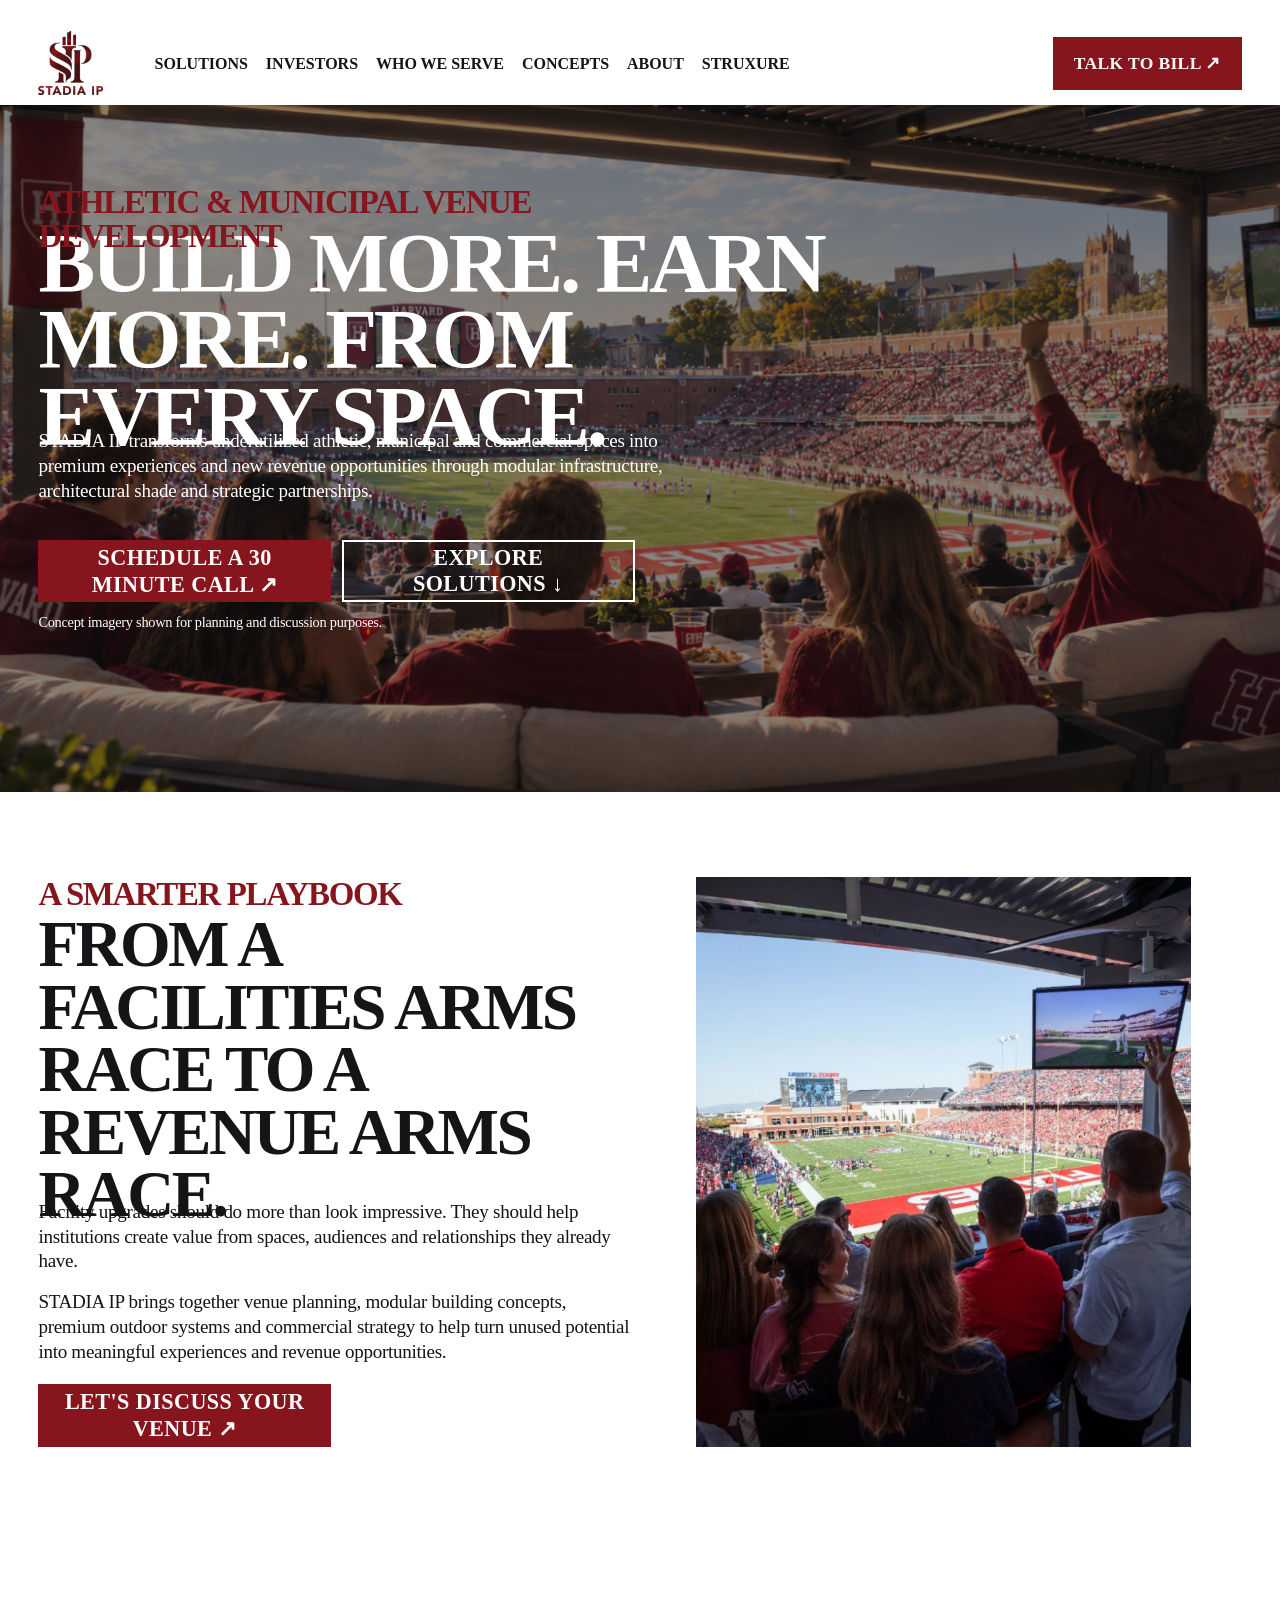
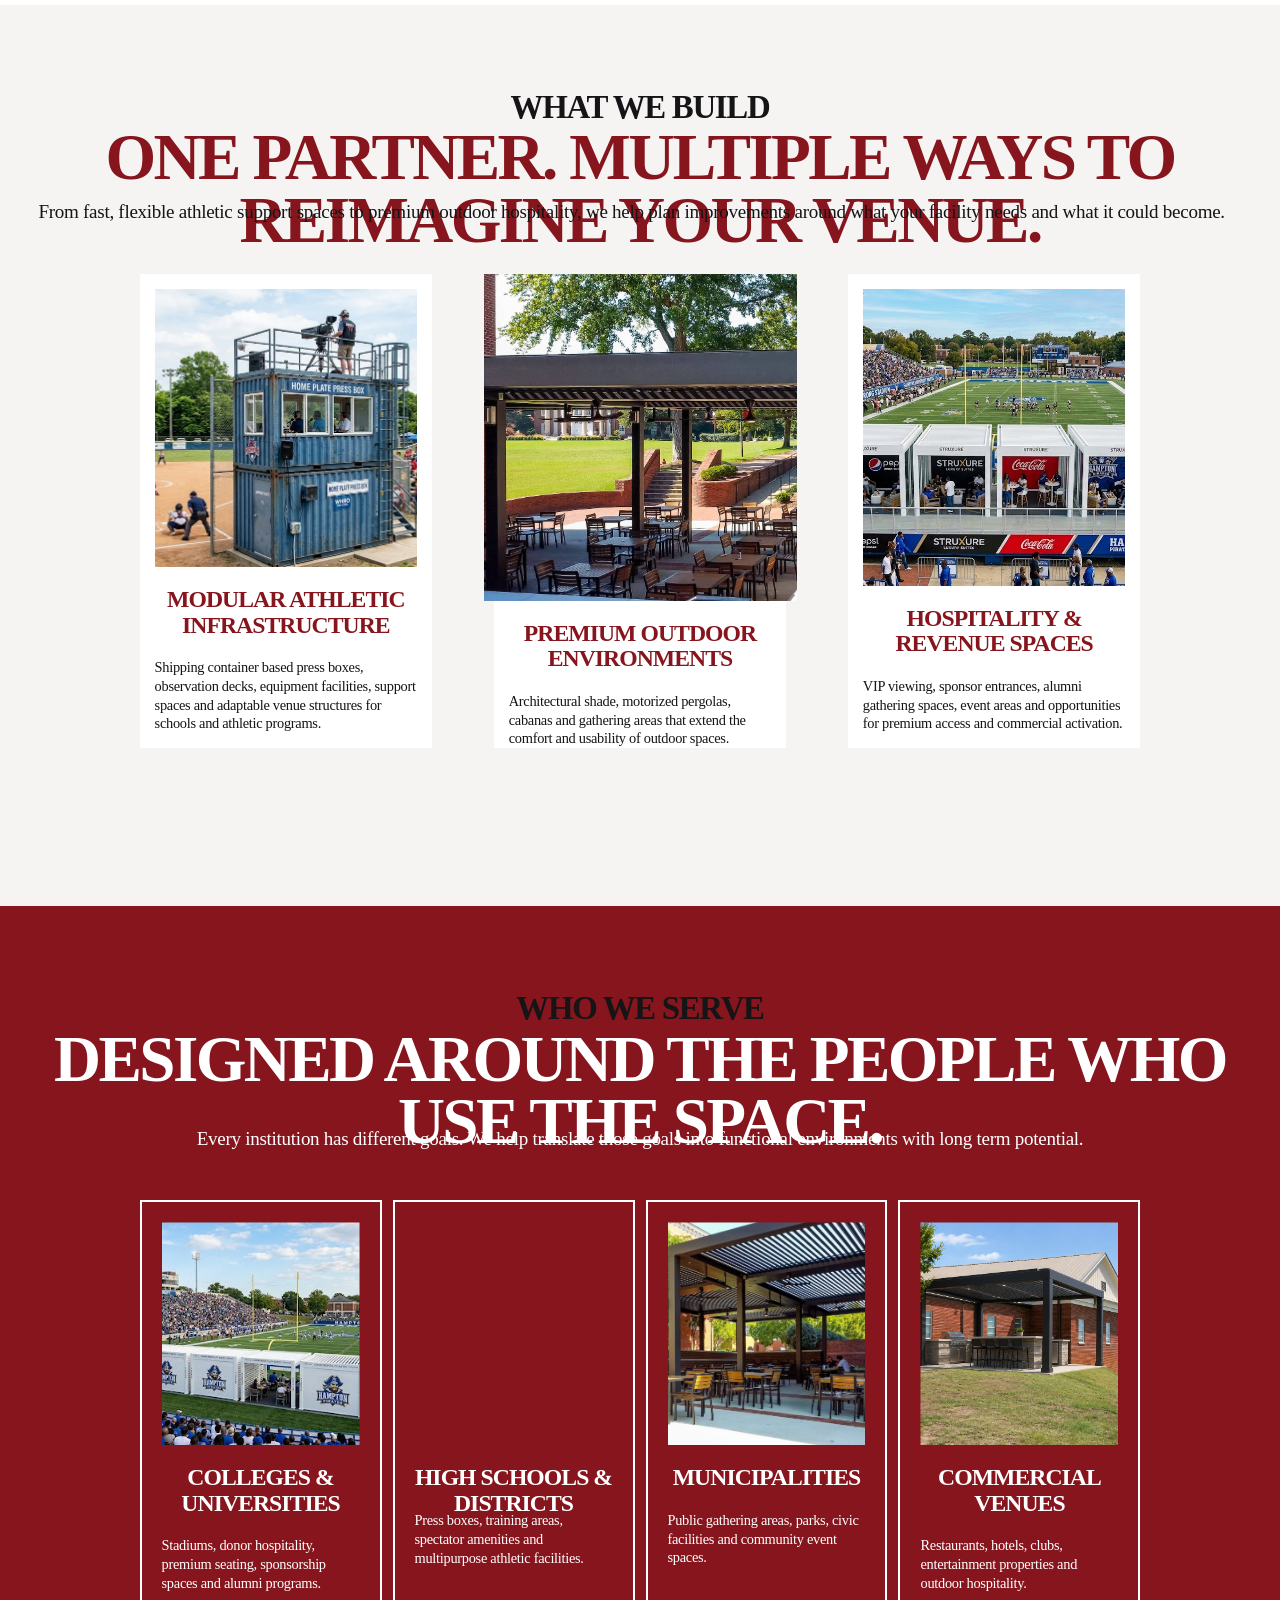
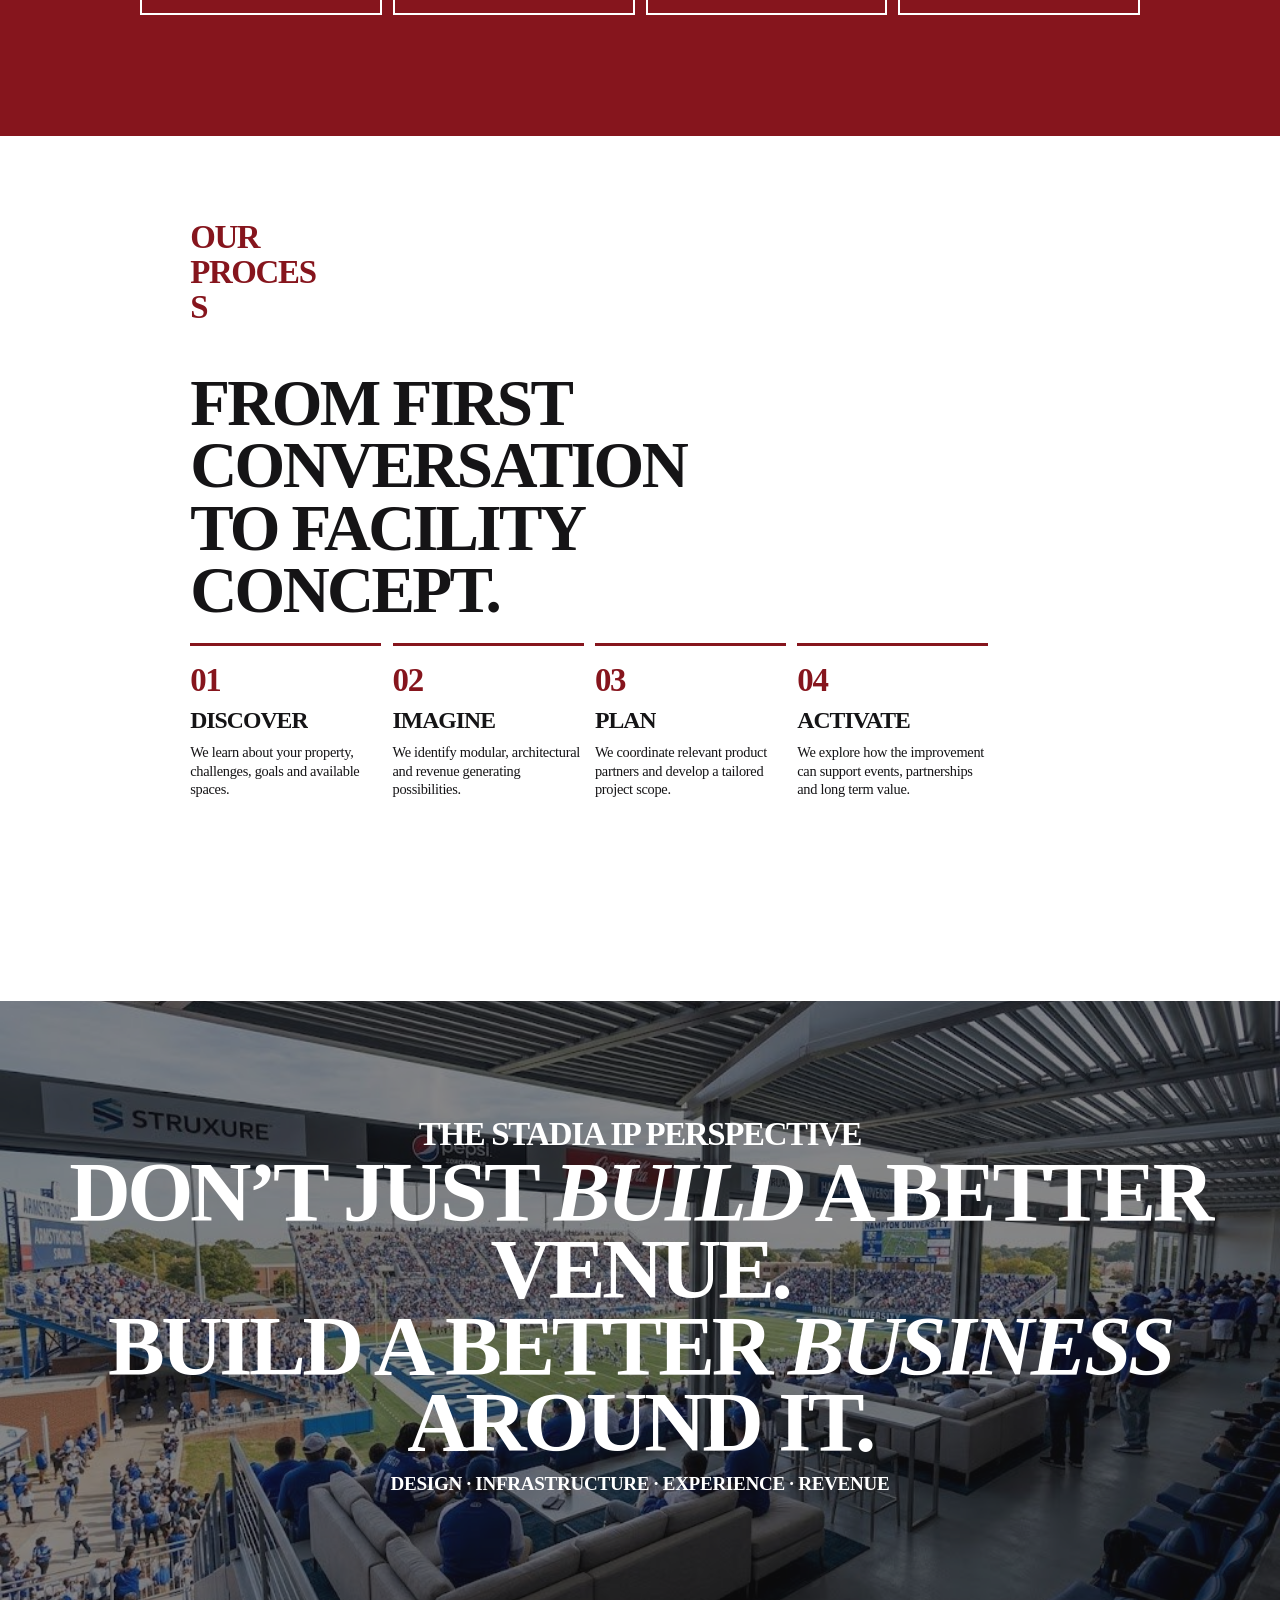
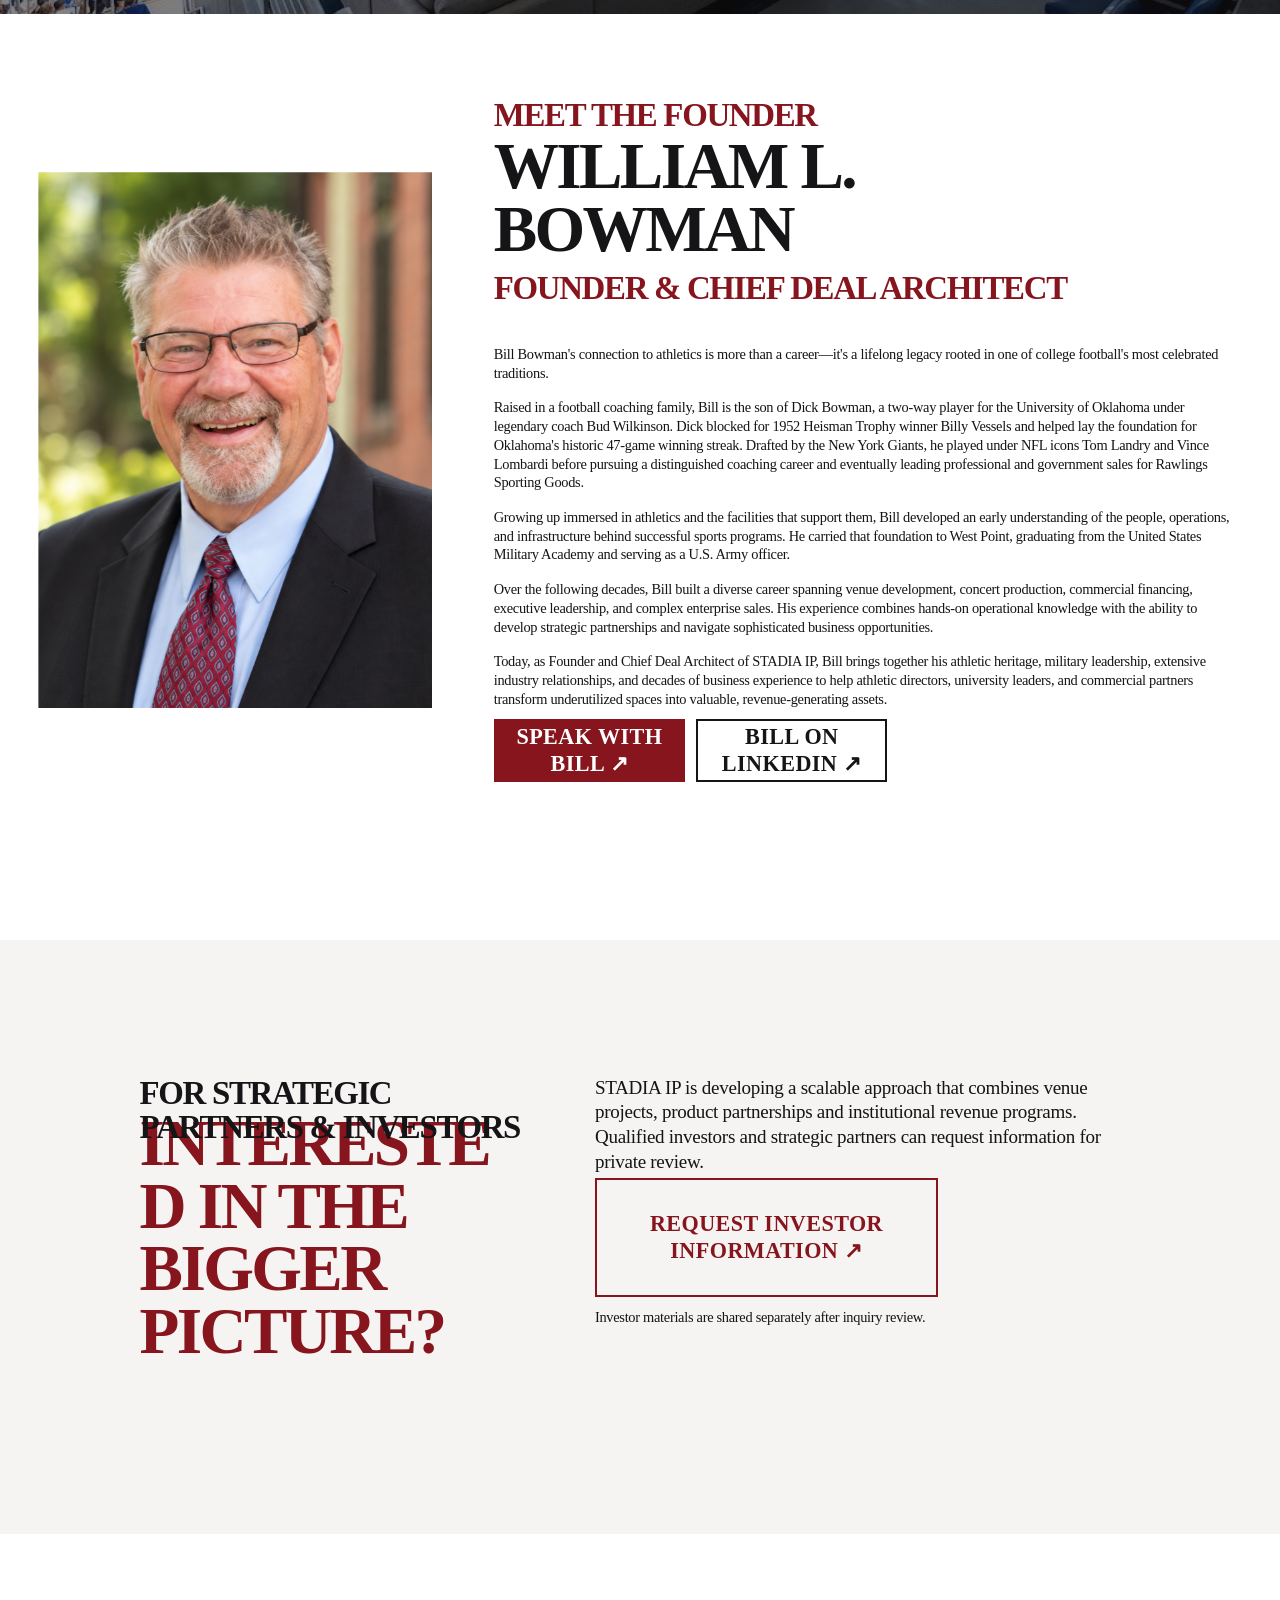
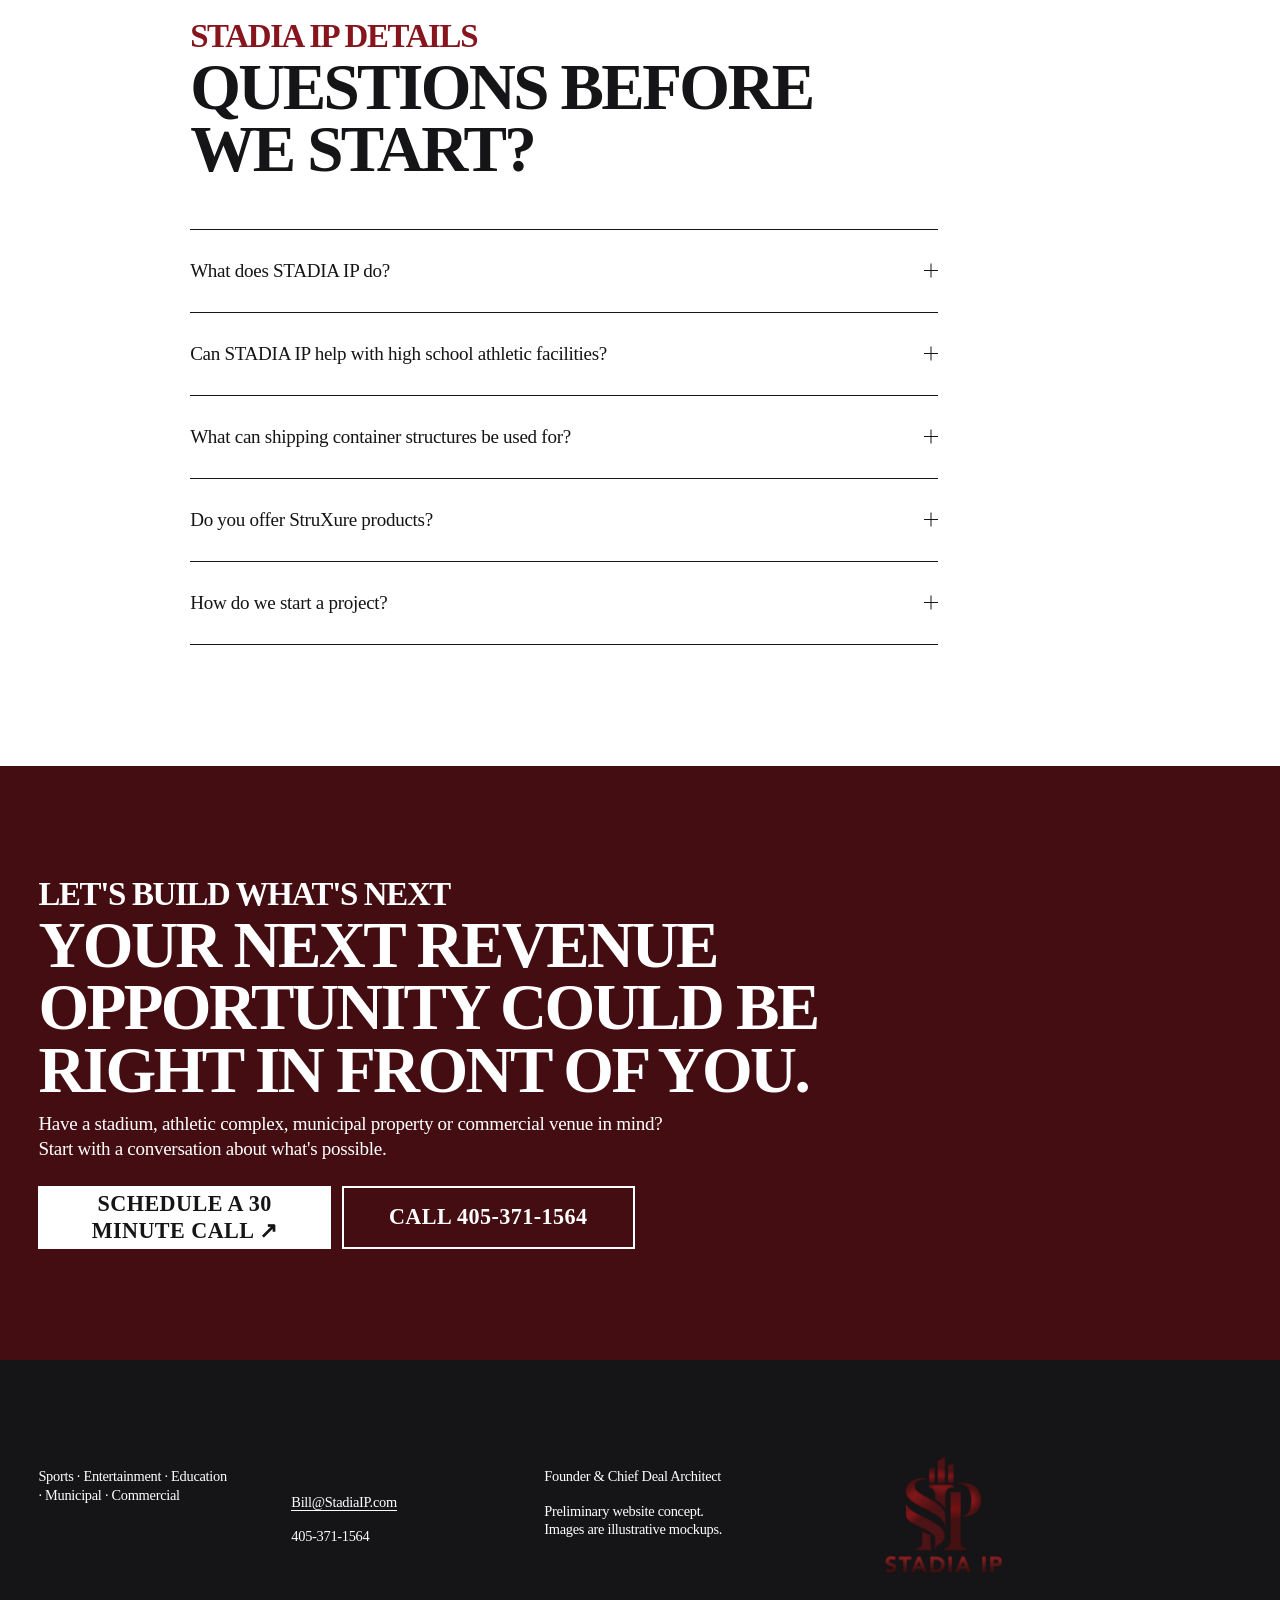
==== index.html @ aebff0ff "Initial commit" ====
<!DOCTYPE html>
<!-- saved from url=(0047)https://snail-tarpon-amw6.squarespace.com/#news -->
<html xmlns:og="http://opengraphprotocol.org/schema/" xmlns:fb="http://www.facebook.com/2008/fbml" lang="en-US" class="yui3-js-enabled js flexbox canvas canvastext webgl no-touch hashchange history draganddrop rgba hsla multiplebgs backgroundsize borderimage borderradius boxshadow textshadow opacity cssanimations csscolumns cssgradients cssreflections csstransforms no-csstransforms3d csstransitions video audio svg inlinesvg svgclippaths" style="--header-height: 109.36250305175781px; scroll-behavior: smooth;"><head><meta http-equiv="Content-Type" content="text/html; charset=UTF-8">
    <meta http-equiv="X-UA-Compatible" content="IE=edge,chrome=1">
    <meta name="viewport" content="width=device-width, initial-scale=1">
    <!-- This is Squarespace. --><!-- snail-tarpon-amw6 -->
<!----><title>STADIA IP</title>
<meta http-equiv="Accept-CH" content="Sec-CH-UA-Platform-Version, Sec-CH-UA-Model"><link rel="icon" type="image/x-icon" href="https://assets.squarespace.com/universal/default-favicon.ico">
<meta property="og:site_name" content="STADIA IP">
<meta property="og:title" content="STADIA IP">
<meta property="og:url" content="https://snail-tarpon-amw6.squarespace.com">
<meta property="og:type" content="website">
<meta property="og:image" content="http://static1.squarespace.com/static/6ade6a4ff250497a235a4086/t/6ade6b1d666c682c5da54272/1792961309351/01-stadia-ip.png?format=1500w">
<meta property="og:image:width" content="1500">
<meta property="og:image:height" content="1476">
<meta itemprop="name" content="STADIA IP">
<meta itemprop="url" content="https://snail-tarpon-amw6.squarespace.com">
<meta itemprop="thumbnailUrl" content="http://static1.squarespace.com/static/6ade6a4ff250497a235a4086/t/6ade6b1d666c682c5da54272/1792961309351/01-stadia-ip.png?format=1500w">
<link rel="image_src" href="http://static1.squarespace.com/static/6ade6a4ff250497a235a4086/t/6ade6b1d666c682c5da54272/1792961309351/01-stadia-ip.png?format=1500w">
<meta itemprop="image" content="http://static1.squarespace.com/static/6ade6a4ff250497a235a4086/t/6ade6b1d666c682c5da54272/1792961309351/01-stadia-ip.png?format=1500w">
<meta name="twitter:title" content="STADIA IP">
<meta name="twitter:image" content="http://static1.squarespace.com/static/6ade6a4ff250497a235a4086/t/6ade6b1d666c682c5da54272/1792961309351/01-stadia-ip.png?format=1500w">
<meta name="twitter:url" content="https://snail-tarpon-amw6.squarespace.com">
<meta name="twitter:card" content="summary">
<meta name="description" content="">
<link rel="preconnect" href="https://images.squarespace-cdn.com/">
<link rel="preconnect" href="https://file.squarespace-cdn.com/" crossorigin="">
<style data-sqsp-font-ids="6a31257f494e3c6626e62f24,6a31363e691a2d058d1a1524,6a31294cf7a6ec7aa5238e1a">
/* latin-ext */
@font-face {
  font-family: 'Barlow Condensed';
  font-style: normal;
  font-weight: 700;
  font-display: swap;
  src: url('https://file.squarespace-cdn.com/content/v2/namespaces/fonts/libraries/sqsp/assets/aac384eb-d407-4201-b4d3-59045a99b204/latin-ext.woff2') format('woff2');
  unicode-range: U+0100-02BA, U+02BD-02C5, U+02C7-02CC, U+02CE-02D7, U+02DD-02FF, U+0304, U+0308, U+0329, U+1D00-1DBF, U+1E00-1E9F, U+1EF2-1EFF, U+2020, U+20A0-20AB, U+20AD-20C0, U+2113, U+2C60-2C7F, U+A720-A7FF;
}
/* latin */
@font-face {
  font-family: 'Barlow Condensed';
  font-style: normal;
  font-weight: 700;
  font-display: swap;
  src: url('https://file.squarespace-cdn.com/content/v2/namespaces/fonts/libraries/sqsp/assets/1ed0de6e-4af3-4776-9d09-351af0a1a482/latin.woff2') format('woff2');
  unicode-range: U+0000-00FF, U+0131, U+0152-0153, U+02BB-02BC, U+02C6, U+02DA, U+02DC, U+0304, U+0308, U+0329, U+2000-206F, U+20AC, U+2122, U+2191, U+2193, U+2212, U+2215, U+FEFF, U+FFFD;
}
/* vietnamese */
@font-face {
  font-family: 'Barlow Condensed';
  font-style: normal;
  font-weight: 700;
  font-display: swap;
  src: url('https://file.squarespace-cdn.com/content/v2/namespaces/fonts/libraries/sqsp/assets/40b98d43-04bc-4271-89d7-08c5bbbd30a3/vietnamese.woff2') format('woff2');
  unicode-range: U+0102-0103, U+0110-0111, U+0128-0129, U+0168-0169, U+01A0-01A1, U+01AF-01B0, U+0300-0301, U+0303-0304, U+0308-0309, U+0323, U+0329, U+1EA0-1EF9, U+20AB;
}
/* cyrillic */
@font-face {
  font-family: 'Inter';
  font-style: italic;
  font-weight: 400;
  font-display: swap;
  src: url('https://file.squarespace-cdn.com/content/v2/namespaces/fonts/libraries/sqsp/assets/d3fb858e-54ba-46aa-9946-92290d0e29fc/cyrillic.woff2') format('woff2');
  unicode-range: U+0301, U+0400-045F, U+0490-0491, U+04B0-04B1, U+2116;
}
/* vietnamese */
@font-face {
  font-family: 'Inter';
  font-style: italic;
  font-weight: 400;
  font-display: swap;
  src: url('https://file.squarespace-cdn.com/content/v2/namespaces/fonts/libraries/sqsp/assets/e8210424-06bc-480f-ab24-68c9e3985db8/vietnamese.woff2') format('woff2');
  unicode-range: U+0102-0103, U+0110-0111, U+0128-0129, U+0168-0169, U+01A0-01A1, U+01AF-01B0, U+0300-0301, U+0303-0304, U+0308-0309, U+0323, U+0329, U+1EA0-1EF9, U+20AB;
}
/* latin-ext */
@font-face {
  font-family: 'Inter';
  font-style: italic;
  font-weight: 400;
  font-display: swap;
  src: url('https://file.squarespace-cdn.com/content/v2/namespaces/fonts/libraries/sqsp/assets/5151666f-01d3-446e-bfa4-c8a9a2622d7d/latin-ext.woff2') format('woff2');
  unicode-range: U+0100-02BA, U+02BD-02C5, U+02C7-02CC, U+02CE-02D7, U+02DD-02FF, U+0304, U+0308, U+0329, U+1D00-1DBF, U+1E00-1E9F, U+1EF2-1EFF, U+2020, U+20A0-20AB, U+20AD-20C0, U+2113, U+2C60-2C7F, U+A720-A7FF;
}
/* latin */
@font-face {
  font-family: 'Inter';
  font-style: italic;
  font-weight: 400;
  font-display: swap;
  src: url('https://file.squarespace-cdn.com/content/v2/namespaces/fonts/libraries/sqsp/assets/429e26ea-df2f-47d9-8685-041207252d8c/latin.woff2') format('woff2');
  unicode-range: U+0000-00FF, U+0131, U+0152-0153, U+02BB-02BC, U+02C6, U+02DA, U+02DC, U+0304, U+0308, U+0329, U+2000-206F, U+20AC, U+2122, U+2191, U+2193, U+2212, U+2215, U+FEFF, U+FFFD;
}
/* greek-ext */
@font-face {
  font-family: 'Inter';
  font-style: italic;
  font-weight: 400;
  font-display: swap;
  src: url('https://file.squarespace-cdn.com/content/v2/namespaces/fonts/libraries/sqsp/assets/dc8ef5c0-aa5c-4716-9609-e307cf09992f/greek-ext.woff2') format('woff2');
  unicode-range: U+1F00-1FFF;
}
/* cyrillic-ext */
@font-face {
  font-family: 'Inter';
  font-style: italic;
  font-weight: 400;
  font-display: swap;
  src: url('https://file.squarespace-cdn.com/content/v2/namespaces/fonts/libraries/sqsp/assets/33eec106-c967-4685-845c-712d9f476e39/cyrillic-ext.woff2') format('woff2');
  unicode-range: U+0460-052F, U+1C80-1C8A, U+20B4, U+2DE0-2DFF, U+A640-A69F, U+FE2E-FE2F;
}
/* greek */
@font-face {
  font-family: 'Inter';
  font-style: italic;
  font-weight: 400;
  font-display: swap;
  src: url('https://file.squarespace-cdn.com/content/v2/namespaces/fonts/libraries/sqsp/assets/e639d1a4-c4a9-41cf-a818-cb008dd69288/greek.woff2') format('woff2');
  unicode-range: U+0370-0377, U+037A-037F, U+0384-038A, U+038C, U+038E-03A1, U+03A3-03FF;
}
/* greek-ext */
@font-face {
  font-family: 'Inter';
  font-style: normal;
  font-weight: 400;
  font-display: swap;
  src: url('https://file.squarespace-cdn.com/content/v2/namespaces/fonts/libraries/sqsp/assets/46ea1c70-77cb-4732-997f-3a1f9947dfa7/greek-ext.woff2') format('woff2');
  unicode-range: U+1F00-1FFF;
}
/* latin */
@font-face {
  font-family: 'Inter';
  font-style: normal;
  font-weight: 400;
  font-display: swap;
  src: url('https://file.squarespace-cdn.com/content/v2/namespaces/fonts/libraries/sqsp/assets/ac496057-4c9f-4e6b-ae6d-795906fe1a84/latin.woff2') format('woff2');
  unicode-range: U+0000-00FF, U+0131, U+0152-0153, U+02BB-02BC, U+02C6, U+02DA, U+02DC, U+0304, U+0308, U+0329, U+2000-206F, U+20AC, U+2122, U+2191, U+2193, U+2212, U+2215, U+FEFF, U+FFFD;
}
/* cyrillic */
@font-face {
  font-family: 'Inter';
  font-style: normal;
  font-weight: 400;
  font-display: swap;
  src: url('https://file.squarespace-cdn.com/content/v2/namespaces/fonts/libraries/sqsp/assets/c9c27ed9-4328-4bd2-b631-aad26e3550c4/cyrillic.woff2') format('woff2');
  unicode-range: U+0301, U+0400-045F, U+0490-0491, U+04B0-04B1, U+2116;
}
/* latin-ext */
@font-face {
  font-family: 'Inter';
  font-style: normal;
  font-weight: 400;
  font-display: swap;
  src: url('https://file.squarespace-cdn.com/content/v2/namespaces/fonts/libraries/sqsp/assets/b050ea96-eab8-43c5-8d4e-cd30fec00ffd/latin-ext.woff2') format('woff2');
  unicode-range: U+0100-02BA, U+02BD-02C5, U+02C7-02CC, U+02CE-02D7, U+02DD-02FF, U+0304, U+0308, U+0329, U+1D00-1DBF, U+1E00-1E9F, U+1EF2-1EFF, U+2020, U+20A0-20AB, U+20AD-20C0, U+2113, U+2C60-2C7F, U+A720-A7FF;
}
/* greek */
@font-face {
  font-family: 'Inter';
  font-style: normal;
  font-weight: 400;
  font-display: swap;
  src: url('https://file.squarespace-cdn.com/content/v2/namespaces/fonts/libraries/sqsp/assets/b557cbe0-bcc3-46d0-98c2-09f4b38fae29/greek.woff2') format('woff2');
  unicode-range: U+0370-0377, U+037A-037F, U+0384-038A, U+038C, U+038E-03A1, U+03A3-03FF;
}
/* vietnamese */
@font-face {
  font-family: 'Inter';
  font-style: normal;
  font-weight: 400;
  font-display: swap;
  src: url('https://file.squarespace-cdn.com/content/v2/namespaces/fonts/libraries/sqsp/assets/0887871a-2620-4b03-a49c-2ca9c42aeafb/vietnamese.woff2') format('woff2');
  unicode-range: U+0102-0103, U+0110-0111, U+0128-0129, U+0168-0169, U+01A0-01A1, U+01AF-01B0, U+0300-0301, U+0303-0304, U+0308-0309, U+0323, U+0329, U+1EA0-1EF9, U+20AB;
}
/* cyrillic-ext */
@font-face {
  font-family: 'Inter';
  font-style: normal;
  font-weight: 400;
  font-display: swap;
  src: url('https://file.squarespace-cdn.com/content/v2/namespaces/fonts/libraries/sqsp/assets/81eea474-93a2-4824-8dfb-80888dd9d833/cyrillic-ext.woff2') format('woff2');
  unicode-range: U+0460-052F, U+1C80-1C8A, U+20B4, U+2DE0-2DFF, U+A640-A69F, U+FE2E-FE2F;
}
/* latin */
@font-face {
  font-family: 'DM Sans';
  font-style: italic;
  font-weight: 400;
  font-display: swap;
  src: url('https://file.squarespace-cdn.com/content/v2/namespaces/fonts/libraries/sqsp/assets/db415387-dece-4812-ac10-5c31109e8223/latin.woff2') format('woff2');
  unicode-range: U+0000-00FF, U+0131, U+0152-0153, U+02BB-02BC, U+02C6, U+02DA, U+02DC, U+0304, U+0308, U+0329, U+2000-206F, U+20AC, U+2122, U+2191, U+2193, U+2212, U+2215, U+FEFF, U+FFFD;
}
/* latin-ext */
@font-face {
  font-family: 'DM Sans';
  font-style: italic;
  font-weight: 400;
  font-display: swap;
  src: url('https://file.squarespace-cdn.com/content/v2/namespaces/fonts/libraries/sqsp/assets/1382a153-cefa-4083-b9ed-ce03fccb2f43/latin-ext.woff2') format('woff2');
  unicode-range: U+0100-02BA, U+02BD-02C5, U+02C7-02CC, U+02CE-02D7, U+02DD-02FF, U+0304, U+0308, U+0329, U+1D00-1DBF, U+1E00-1E9F, U+1EF2-1EFF, U+2020, U+20A0-20AB, U+20AD-20C0, U+2113, U+2C60-2C7F, U+A720-A7FF;
}
/* vietnamese */
@font-face {
  font-family: 'Inter';
  font-style: normal;
  font-weight: 700;
  font-display: swap;
  src: url('https://file.squarespace-cdn.com/content/v2/namespaces/fonts/libraries/sqsp/assets/4113b352-221c-42b4-ab47-e24f5cb0bc41/vietnamese.woff2') format('woff2');
  unicode-range: U+0102-0103, U+0110-0111, U+0128-0129, U+0168-0169, U+01A0-01A1, U+01AF-01B0, U+0300-0301, U+0303-0304, U+0308-0309, U+0323, U+0329, U+1EA0-1EF9, U+20AB;
}
/* latin */
@font-face {
  font-family: 'Inter';
  font-style: normal;
  font-weight: 700;
  font-display: swap;
  src: url('https://file.squarespace-cdn.com/content/v2/namespaces/fonts/libraries/sqsp/assets/b649195f-d7be-4a83-88d7-87c74c1f1590/latin.woff2') format('woff2');
  unicode-range: U+0000-00FF, U+0131, U+0152-0153, U+02BB-02BC, U+02C6, U+02DA, U+02DC, U+0304, U+0308, U+0329, U+2000-206F, U+20AC, U+2122, U+2191, U+2193, U+2212, U+2215, U+FEFF, U+FFFD;
}
/* cyrillic-ext */
@font-face {
  font-family: 'Inter';
  font-style: normal;
  font-weight: 700;
  font-display: swap;
  src: url('https://file.squarespace-cdn.com/content/v2/namespaces/fonts/libraries/sqsp/assets/66c18e4b-9e34-4808-b5a0-eebe9c0564b3/cyrillic-ext.woff2') format('woff2');
  unicode-range: U+0460-052F, U+1C80-1C8A, U+20B4, U+2DE0-2DFF, U+A640-A69F, U+FE2E-FE2F;
}
/* latin-ext */
@font-face {
  font-family: 'Inter';
  font-style: normal;
  font-weight: 700;
  font-display: swap;
  src: url('https://file.squarespace-cdn.com/content/v2/namespaces/fonts/libraries/sqsp/assets/c0b7ce99-3bb0-49ab-bef5-53895f60c291/latin-ext.woff2') format('woff2');
  unicode-range: U+0100-02BA, U+02BD-02C5, U+02C7-02CC, U+02CE-02D7, U+02DD-02FF, U+0304, U+0308, U+0329, U+1D00-1DBF, U+1E00-1E9F, U+1EF2-1EFF, U+2020, U+20A0-20AB, U+20AD-20C0, U+2113, U+2C60-2C7F, U+A720-A7FF;
}
/* cyrillic */
@font-face {
  font-family: 'Inter';
  font-style: normal;
  font-weight: 700;
  font-display: swap;
  src: url('https://file.squarespace-cdn.com/content/v2/namespaces/fonts/libraries/sqsp/assets/af0b57b3-b798-4c02-82c8-b63af1181a46/cyrillic.woff2') format('woff2');
  unicode-range: U+0301, U+0400-045F, U+0490-0491, U+04B0-04B1, U+2116;
}
/* greek-ext */
@font-face {
  font-family: 'Inter';
  font-style: normal;
  font-weight: 700;
  font-display: swap;
  src: url('https://file.squarespace-cdn.com/content/v2/namespaces/fonts/libraries/sqsp/assets/91ca4c6c-314a-443f-a934-1537bf1e83d4/greek-ext.woff2') format('woff2');
  unicode-range: U+1F00-1FFF;
}
/* greek */
@font-face {
  font-family: 'Inter';
  font-style: normal;
  font-weight: 700;
  font-display: swap;
  src: url('https://file.squarespace-cdn.com/content/v2/namespaces/fonts/libraries/sqsp/assets/c75aaa21-9fdf-4207-8451-1d0a1c883b88/greek.woff2') format('woff2');
  unicode-range: U+0370-0377, U+037A-037F, U+0384-038A, U+038C, U+038E-03A1, U+03A3-03FF;
}
/* vietnamese */
@font-face {
  font-family: 'Barlow Condensed';
  font-style: italic;
  font-weight: 700;
  font-display: swap;
  src: url('https://file.squarespace-cdn.com/content/v2/namespaces/fonts/libraries/sqsp/assets/3c6aa212-2f45-40ed-a658-9c8dd76f2ef7/vietnamese.woff2') format('woff2');
  unicode-range: U+0102-0103, U+0110-0111, U+0128-0129, U+0168-0169, U+01A0-01A1, U+01AF-01B0, U+0300-0301, U+0303-0304, U+0308-0309, U+0323, U+0329, U+1EA0-1EF9, U+20AB;
}
/* latin-ext */
@font-face {
  font-family: 'Barlow Condensed';
  font-style: italic;
  font-weight: 700;
  font-display: swap;
  src: url('https://file.squarespace-cdn.com/content/v2/namespaces/fonts/libraries/sqsp/assets/be960f46-5c49-47bd-ac1c-9247216d38f6/latin-ext.woff2') format('woff2');
  unicode-range: U+0100-02BA, U+02BD-02C5, U+02C7-02CC, U+02CE-02D7, U+02DD-02FF, U+0304, U+0308, U+0329, U+1D00-1DBF, U+1E00-1E9F, U+1EF2-1EFF, U+2020, U+20A0-20AB, U+20AD-20C0, U+2113, U+2C60-2C7F, U+A720-A7FF;
}
/* latin */
@font-face {
  font-family: 'Barlow Condensed';
  font-style: italic;
  font-weight: 700;
  font-display: swap;
  src: url('https://file.squarespace-cdn.com/content/v2/namespaces/fonts/libraries/sqsp/assets/80a09541-37ef-4b5c-b4f3-698fb50fe136/latin.woff2') format('woff2');
  unicode-range: U+0000-00FF, U+0131, U+0152-0153, U+02BB-02BC, U+02C6, U+02DA, U+02DC, U+0304, U+0308, U+0329, U+2000-206F, U+20AC, U+2122, U+2191, U+2193, U+2212, U+2215, U+FEFF, U+FFFD;
}
/* latin */
@font-face {
  font-family: 'Barlow Condensed';
  font-style: normal;
  font-weight: 800;
  font-display: swap;
  src: url('https://file.squarespace-cdn.com/content/v2/namespaces/fonts/libraries/sqsp/assets/08dfcf37-8015-4a59-b985-dc863b663a46/latin.woff2') format('woff2');
  unicode-range: U+0000-00FF, U+0131, U+0152-0153, U+02BB-02BC, U+02C6, U+02DA, U+02DC, U+0304, U+0308, U+0329, U+2000-206F, U+20AC, U+2122, U+2191, U+2193, U+2212, U+2215, U+FEFF, U+FFFD;
}
/* vietnamese */
@font-face {
  font-family: 'Barlow Condensed';
  font-style: normal;
  font-weight: 800;
  font-display: swap;
  src: url('https://file.squarespace-cdn.com/content/v2/namespaces/fonts/libraries/sqsp/assets/c73cde9f-b7f1-4801-bccc-15486584d6da/vietnamese.woff2') format('woff2');
  unicode-range: U+0102-0103, U+0110-0111, U+0128-0129, U+0168-0169, U+01A0-01A1, U+01AF-01B0, U+0300-0301, U+0303-0304, U+0308-0309, U+0323, U+0329, U+1EA0-1EF9, U+20AB;
}
/* latin-ext */
@font-face {
  font-family: 'Barlow Condensed';
  font-style: normal;
  font-weight: 800;
  font-display: swap;
  src: url('https://file.squarespace-cdn.com/content/v2/namespaces/fonts/libraries/sqsp/assets/f6aedbfb-1de6-41ed-8e69-0da2cf40aab0/latin-ext.woff2') format('woff2');
  unicode-range: U+0100-02BA, U+02BD-02C5, U+02C7-02CC, U+02CE-02D7, U+02DD-02FF, U+0304, U+0308, U+0329, U+1D00-1DBF, U+1E00-1E9F, U+1EF2-1EFF, U+2020, U+20A0-20AB, U+20AD-20C0, U+2113, U+2C60-2C7F, U+A720-A7FF;
}
/* latin-ext */
@font-face {
  font-family: 'DM Sans';
  font-style: italic;
  font-weight: 700;
  font-display: swap;
  src: url('https://file.squarespace-cdn.com/content/v2/namespaces/fonts/libraries/sqsp/assets/1b45482b-5d49-46de-8b77-74a05e129427/latin-ext.woff2') format('woff2');
  unicode-range: U+0100-02BA, U+02BD-02C5, U+02C7-02CC, U+02CE-02D7, U+02DD-02FF, U+0304, U+0308, U+0329, U+1D00-1DBF, U+1E00-1E9F, U+1EF2-1EFF, U+2020, U+20A0-20AB, U+20AD-20C0, U+2113, U+2C60-2C7F, U+A720-A7FF;
}
/* latin */
@font-face {
  font-family: 'DM Sans';
  font-style: italic;
  font-weight: 700;
  font-display: swap;
  src: url('https://file.squarespace-cdn.com/content/v2/namespaces/fonts/libraries/sqsp/assets/dc1ac087-facb-4be5-b95e-65b2d46a167e/latin.woff2') format('woff2');
  unicode-range: U+0000-00FF, U+0131, U+0152-0153, U+02BB-02BC, U+02C6, U+02DA, U+02DC, U+0304, U+0308, U+0329, U+2000-206F, U+20AC, U+2122, U+2191, U+2193, U+2212, U+2215, U+FEFF, U+FFFD;
}
/* cyrillic-ext */
@font-face {
  font-family: 'Inter';
  font-style: normal;
  font-weight: 500;
  font-display: swap;
  src: url('https://file.squarespace-cdn.com/content/v2/namespaces/fonts/libraries/sqsp/assets/0c454122-d521-40bf-9415-da45ee1e5427/cyrillic-ext.woff2') format('woff2');
  unicode-range: U+0460-052F, U+1C80-1C8A, U+20B4, U+2DE0-2DFF, U+A640-A69F, U+FE2E-FE2F;
}
/* cyrillic */
@font-face {
  font-family: 'Inter';
  font-style: normal;
  font-weight: 500;
  font-display: swap;
  src: url('https://file.squarespace-cdn.com/content/v2/namespaces/fonts/libraries/sqsp/assets/30392945-f875-4629-b4ce-1cd240953d64/cyrillic.woff2') format('woff2');
  unicode-range: U+0301, U+0400-045F, U+0490-0491, U+04B0-04B1, U+2116;
}
/* greek */
@font-face {
  font-family: 'Inter';
  font-style: normal;
  font-weight: 500;
  font-display: swap;
  src: url('https://file.squarespace-cdn.com/content/v2/namespaces/fonts/libraries/sqsp/assets/ab9667b0-db7e-4c1b-8cbd-080a26b565d0/greek.woff2') format('woff2');
  unicode-range: U+0370-0377, U+037A-037F, U+0384-038A, U+038C, U+038E-03A1, U+03A3-03FF;
}
/* greek-ext */
@font-face {
  font-family: 'Inter';
  font-style: normal;
  font-weight: 500;
  font-display: swap;
  src: url('https://file.squarespace-cdn.com/content/v2/namespaces/fonts/libraries/sqsp/assets/546a0214-a253-4d33-8c9a-9e14db19c86c/greek-ext.woff2') format('woff2');
  unicode-range: U+1F00-1FFF;
}
/* vietnamese */
@font-face {
  font-family: 'Inter';
  font-style: normal;
  font-weight: 500;
  font-display: swap;
  src: url('https://file.squarespace-cdn.com/content/v2/namespaces/fonts/libraries/sqsp/assets/432aa354-8673-4500-a6f1-72e1baeab111/vietnamese.woff2') format('woff2');
  unicode-range: U+0102-0103, U+0110-0111, U+0128-0129, U+0168-0169, U+01A0-01A1, U+01AF-01B0, U+0300-0301, U+0303-0304, U+0308-0309, U+0323, U+0329, U+1EA0-1EF9, U+20AB;
}
/* latin */
@font-face {
  font-family: 'Inter';
  font-style: normal;
  font-weight: 500;
  font-display: swap;
  src: url('https://file.squarespace-cdn.com/content/v2/namespaces/fonts/libraries/sqsp/assets/935205cf-c37d-4a5e-b0c0-fa45f321e213/latin.woff2') format('woff2');
  unicode-range: U+0000-00FF, U+0131, U+0152-0153, U+02BB-02BC, U+02C6, U+02DA, U+02DC, U+0304, U+0308, U+0329, U+2000-206F, U+20AC, U+2122, U+2191, U+2193, U+2212, U+2215, U+FEFF, U+FFFD;
}
/* latin-ext */
@font-face {
  font-family: 'Inter';
  font-style: normal;
  font-weight: 500;
  font-display: swap;
  src: url('https://file.squarespace-cdn.com/content/v2/namespaces/fonts/libraries/sqsp/assets/702f4d93-ae31-4e81-817d-b6b451662788/latin-ext.woff2') format('woff2');
  unicode-range: U+0100-02BA, U+02BD-02C5, U+02C7-02CC, U+02CE-02D7, U+02DD-02FF, U+0304, U+0308, U+0329, U+1D00-1DBF, U+1E00-1E9F, U+1EF2-1EFF, U+2020, U+20A0-20AB, U+20AD-20C0, U+2113, U+2C60-2C7F, U+A720-A7FF;
}
/* latin-ext */
@font-face {
  font-family: 'Barlow Condensed';
  font-style: italic;
  font-weight: 800;
  font-display: swap;
  src: url('https://file.squarespace-cdn.com/content/v2/namespaces/fonts/libraries/sqsp/assets/5ab44076-1cb2-406d-9087-90c8d9bb0d3f/latin-ext.woff2') format('woff2');
  unicode-range: U+0100-02BA, U+02BD-02C5, U+02C7-02CC, U+02CE-02D7, U+02DD-02FF, U+0304, U+0308, U+0329, U+1D00-1DBF, U+1E00-1E9F, U+1EF2-1EFF, U+2020, U+20A0-20AB, U+20AD-20C0, U+2113, U+2C60-2C7F, U+A720-A7FF;
}
/* vietnamese */
@font-face {
  font-family: 'Barlow Condensed';
  font-style: italic;
  font-weight: 800;
  font-display: swap;
  src: url('https://file.squarespace-cdn.com/content/v2/namespaces/fonts/libraries/sqsp/assets/27c88deb-29ba-4790-aeda-623eb5c1dd4a/vietnamese.woff2') format('woff2');
  unicode-range: U+0102-0103, U+0110-0111, U+0128-0129, U+0168-0169, U+01A0-01A1, U+01AF-01B0, U+0300-0301, U+0303-0304, U+0308-0309, U+0323, U+0329, U+1EA0-1EF9, U+20AB;
}
/* latin */
@font-face {
  font-family: 'Barlow Condensed';
  font-style: italic;
  font-weight: 800;
  font-display: swap;
  src: url('https://file.squarespace-cdn.com/content/v2/namespaces/fonts/libraries/sqsp/assets/aacc3536-2aec-4650-b7b1-d1fb199bea8f/latin.woff2') format('woff2');
  unicode-range: U+0000-00FF, U+0131, U+0152-0153, U+02BB-02BC, U+02C6, U+02DA, U+02DC, U+0304, U+0308, U+0329, U+2000-206F, U+20AC, U+2122, U+2191, U+2193, U+2212, U+2215, U+FEFF, U+FFFD;
}
/* latin */
@font-face {
  font-family: 'DM Sans';
  font-style: normal;
  font-weight: 700;
  font-display: swap;
  src: url('https://file.squarespace-cdn.com/content/v2/namespaces/fonts/libraries/sqsp/assets/577c482f-5d3b-4267-a7ec-5ae6bbd48930/latin.woff2') format('woff2');
  unicode-range: U+0000-00FF, U+0131, U+0152-0153, U+02BB-02BC, U+02C6, U+02DA, U+02DC, U+0304, U+0308, U+0329, U+2000-206F, U+20AC, U+2122, U+2191, U+2193, U+2212, U+2215, U+FEFF, U+FFFD;
}
/* latin-ext */
@font-face {
  font-family: 'DM Sans';
  font-style: normal;
  font-weight: 700;
  font-display: swap;
  src: url('https://file.squarespace-cdn.com/content/v2/namespaces/fonts/libraries/sqsp/assets/b6ca9edb-5857-4032-90ed-62c5da0b6799/latin-ext.woff2') format('woff2');
  unicode-range: U+0100-02BA, U+02BD-02C5, U+02C7-02CC, U+02CE-02D7, U+02DD-02FF, U+0304, U+0308, U+0329, U+1D00-1DBF, U+1E00-1E9F, U+1EF2-1EFF, U+2020, U+20A0-20AB, U+20AD-20C0, U+2113, U+2C60-2C7F, U+A720-A7FF;
}
/* vietnamese */
@font-face {
  font-family: 'Inter';
  font-style: italic;
  font-weight: 700;
  font-display: swap;
  src: url('https://file.squarespace-cdn.com/content/v2/namespaces/fonts/libraries/sqsp/assets/43b885bd-1ffc-4174-bb56-c4516b5a0bda/vietnamese.woff2') format('woff2');
  unicode-range: U+0102-0103, U+0110-0111, U+0128-0129, U+0168-0169, U+01A0-01A1, U+01AF-01B0, U+0300-0301, U+0303-0304, U+0308-0309, U+0323, U+0329, U+1EA0-1EF9, U+20AB;
}
/* cyrillic */
@font-face {
  font-family: 'Inter';
  font-style: italic;
  font-weight: 700;
  font-display: swap;
  src: url('https://file.squarespace-cdn.com/content/v2/namespaces/fonts/libraries/sqsp/assets/abae1e68-19ae-4681-89e9-6592b3950970/cyrillic.woff2') format('woff2');
  unicode-range: U+0301, U+0400-045F, U+0490-0491, U+04B0-04B1, U+2116;
}
/* greek */
@font-face {
  font-family: 'Inter';
  font-style: italic;
  font-weight: 700;
  font-display: swap;
  src: url('https://file.squarespace-cdn.com/content/v2/namespaces/fonts/libraries/sqsp/assets/77de0f30-8d86-4584-a0e8-51038b4baeb7/greek.woff2') format('woff2');
  unicode-range: U+0370-0377, U+037A-037F, U+0384-038A, U+038C, U+038E-03A1, U+03A3-03FF;
}
/* greek-ext */
@font-face {
  font-family: 'Inter';
  font-style: italic;
  font-weight: 700;
  font-display: swap;
  src: url('https://file.squarespace-cdn.com/content/v2/namespaces/fonts/libraries/sqsp/assets/a1b8ee65-fb79-4baa-a2f3-43e6d05fcead/greek-ext.woff2') format('woff2');
  unicode-range: U+1F00-1FFF;
}
/* latin */
@font-face {
  font-family: 'Inter';
  font-style: italic;
  font-weight: 700;
  font-display: swap;
  src: url('https://file.squarespace-cdn.com/content/v2/namespaces/fonts/libraries/sqsp/assets/f54c4727-130a-49bb-829f-0eefffeab0fa/latin.woff2') format('woff2');
  unicode-range: U+0000-00FF, U+0131, U+0152-0153, U+02BB-02BC, U+02C6, U+02DA, U+02DC, U+0304, U+0308, U+0329, U+2000-206F, U+20AC, U+2122, U+2191, U+2193, U+2212, U+2215, U+FEFF, U+FFFD;
}
/* cyrillic-ext */
@font-face {
  font-family: 'Inter';
  font-style: italic;
  font-weight: 700;
  font-display: swap;
  src: url('https://file.squarespace-cdn.com/content/v2/namespaces/fonts/libraries/sqsp/assets/4ec15bb5-94d5-48b8-8413-1a58fbe384a9/cyrillic-ext.woff2') format('woff2');
  unicode-range: U+0460-052F, U+1C80-1C8A, U+20B4, U+2DE0-2DFF, U+A640-A69F, U+FE2E-FE2F;
}
/* latin-ext */
@font-face {
  font-family: 'Inter';
  font-style: italic;
  font-weight: 700;
  font-display: swap;
  src: url('https://file.squarespace-cdn.com/content/v2/namespaces/fonts/libraries/sqsp/assets/b545ee98-cc9b-41d7-b56a-96eccd4569e9/latin-ext.woff2') format('woff2');
  unicode-range: U+0100-02BA, U+02BD-02C5, U+02C7-02CC, U+02CE-02D7, U+02DD-02FF, U+0304, U+0308, U+0329, U+1D00-1DBF, U+1E00-1E9F, U+1EF2-1EFF, U+2020, U+20A0-20AB, U+20AD-20C0, U+2113, U+2C60-2C7F, U+A720-A7FF;
}
/* latin-ext */
@font-face {
  font-family: 'DM Sans';
  font-style: normal;
  font-weight: 400;
  font-display: swap;
  src: url('https://file.squarespace-cdn.com/content/v2/namespaces/fonts/libraries/sqsp/assets/5cf14155-7d47-4db1-9a03-ba097cb7135c/latin-ext.woff2') format('woff2');
  unicode-range: U+0100-02BA, U+02BD-02C5, U+02C7-02CC, U+02CE-02D7, U+02DD-02FF, U+0304, U+0308, U+0329, U+1D00-1DBF, U+1E00-1E9F, U+1EF2-1EFF, U+2020, U+20A0-20AB, U+20AD-20C0, U+2113, U+2C60-2C7F, U+A720-A7FF;
}
/* latin */
@font-face {
  font-family: 'DM Sans';
  font-style: normal;
  font-weight: 400;
  font-display: swap;
  src: url('https://file.squarespace-cdn.com/content/v2/namespaces/fonts/libraries/sqsp/assets/2d0961b9-92a8-4b05-bc35-6c067b4492b9/latin.woff2') format('woff2');
  unicode-range: U+0000-00FF, U+0131, U+0152-0153, U+02BB-02BC, U+02C6, U+02DA, U+02DC, U+0304, U+0308, U+0329, U+2000-206F, U+20AC, U+2122, U+2191, U+2193, U+2212, U+2215, U+FEFF, U+FFFD;
}
</style><script type="text/javascript" defer="true" src="./modern.js.download"></script>
<script data-name="static-context">Static = window.Static || {}; Static.SQUARESPACE_CONTEXT = {"betaFeatureFlags":["bfcm_2026","campaigns_new_image_layout_picker","sms-campaigns","cdk_website_components_video_container_styles_enabled","enable_form_submission_trigger","campaigns_import_discounts","campaigns_table_v2","scripts_defer","campaigns_thumbnail_layout","in-product-messaging-banners-oct-5","product_block_editor_r2","campaigns_discount_section_in_blasts","campaigns_merch_state","marketing_landing_page","plp_filters_v2_expanded_frontend_filters","nested_categories","override_block_styles","commerce_product_payment_plan_editing","marketing_automations","i18n_beta_website_locales","website_styles_ui_enabled","cdk_website_components_product_enabled","campaigns_discount_section_in_automations","new_stacked_index","member_areas_feature","supports_versioned_template_assets","contacts_and_campaigns_redesign"],"facebookAppId":"314192535267336","facebookApiVersion":"v6.0","rollups":{"squarespace-announcement-bar":{"js":"//assets.squarespace.com/universal/scripts-compressed/announcement-bar-89ac383b71064f00-min.en-US.js"},"squarespace-audio-player":{"css":"//assets.squarespace.com/universal/styles-compressed/audio-player-2ed9b5e81e0206fd-min.en-US.css","js":"//assets.squarespace.com/universal/scripts-compressed/audio-player-19d1a6e5d6f617a6-min.en-US.js"},"squarespace-blog-collection-list":{"css":"//assets.squarespace.com/universal/styles-compressed/blog-collection-list-ab0584c5115e2866-min.en-US.css","js":"//assets.squarespace.com/universal/scripts-compressed/blog-collection-list-0686a61875811dc6-min.en-US.js"},"squarespace-calendar-block-renderer":{"css":"//assets.squarespace.com/universal/styles-compressed/calendar-block-renderer-e9e61fa1880a1136-min.en-US.css","js":"//assets.squarespace.com/universal/scripts-compressed/calendar-block-renderer-382176b0a5a3ceed-min.en-US.js"},"squarespace-chartjs-helpers":{"css":"//assets.squarespace.com/universal/styles-compressed/chartjs-helpers-8bb27000fe33f98f-min.en-US.css","js":"//assets.squarespace.com/universal/scripts-compressed/chartjs-helpers-47f0a74cc96984ef-min.en-US.js"},"squarespace-comments":{"css":"//assets.squarespace.com/universal/styles-compressed/comments-65d25d42668db65f-min.en-US.css","js":"//assets.squarespace.com/universal/scripts-compressed/comments-44b5c7980f6897ba-min.en-US.js"},"squarespace-custom-css-popup":{"css":"//assets.squarespace.com/universal/styles-compressed/custom-css-popup-74f527ddcde8d02a-min.en-US.css","js":"//assets.squarespace.com/universal/scripts-compressed/custom-css-popup-34e029f1104fcd79-min.en-US.js"},"squarespace-dialog":{"css":"//assets.squarespace.com/universal/styles-compressed/dialog-d1f309e789e15bcc-min.en-US.css","js":"//assets.squarespace.com/universal/scripts-compressed/dialog-99d4eae4e55e8908-min.en-US.js"},"squarespace-events-collection":{"css":"//assets.squarespace.com/universal/styles-compressed/events-collection-e9e61fa1880a1136-min.en-US.css","js":"//assets.squarespace.com/universal/scripts-compressed/events-collection-edf659eb300081da-min.en-US.js"},"squarespace-form-rendering-utils":{"js":"//assets.squarespace.com/universal/scripts-compressed/form-rendering-utils-b7959980024fa790-min.en-US.js"},"squarespace-forms":{"css":"//assets.squarespace.com/universal/styles-compressed/forms-a4992eb689bd3dbc-min.en-US.css","js":"//assets.squarespace.com/universal/scripts-compressed/forms-dcfb8d66c6b93f35-min.en-US.js"},"squarespace-gallery-collection-list":{"css":"//assets.squarespace.com/universal/styles-compressed/gallery-collection-list-ab0584c5115e2866-min.en-US.css","js":"//assets.squarespace.com/universal/scripts-compressed/gallery-collection-list-0195af9a4a19c613-min.en-US.js"},"squarespace-image-zoom":{"css":"//assets.squarespace.com/universal/styles-compressed/image-zoom-ab0584c5115e2866-min.en-US.css","js":"//assets.squarespace.com/universal/scripts-compressed/image-zoom-55f1020a4010e4a0-min.en-US.js"},"squarespace-pinterest":{"css":"//assets.squarespace.com/universal/styles-compressed/pinterest-ab0584c5115e2866-min.en-US.css","js":"//assets.squarespace.com/universal/scripts-compressed/pinterest-9258aef506b0667d-min.en-US.js"},"squarespace-popup-overlay":{"css":"//assets.squarespace.com/universal/styles-compressed/popup-overlay-f39ec8cdc95ccd84-min.en-US.css","js":"//assets.squarespace.com/universal/scripts-compressed/popup-overlay-3bf6c13b631d1459-min.en-US.js"},"squarespace-product-quick-view":{"css":"//assets.squarespace.com/universal/styles-compressed/product-quick-view-a4992eb689bd3dbc-min.en-US.css","js":"//assets.squarespace.com/universal/scripts-compressed/product-quick-view-8d245dbed5af0fd3-min.en-US.js"},"squarespace-products-collection-item-v2":{"css":"//assets.squarespace.com/universal/styles-compressed/products-collection-item-v2-ab0584c5115e2866-min.en-US.css","js":"//assets.squarespace.com/universal/scripts-compressed/products-collection-item-v2-01f5274ae5ad2e17-min.en-US.js"},"squarespace-products-collection-list-v2":{"css":"//assets.squarespace.com/universal/styles-compressed/products-collection-list-v2-ab0584c5115e2866-min.en-US.css","js":"//assets.squarespace.com/universal/scripts-compressed/products-collection-list-v2-deecec7b68ec92cb-min.en-US.js"},"squarespace-search-page":{"css":"//assets.squarespace.com/universal/styles-compressed/search-page-bf715ef9d437dff2-min.en-US.css","js":"//assets.squarespace.com/universal/scripts-compressed/search-page-3fa560bcb38c71c4-min.en-US.js"},"squarespace-search-preview":{"js":"//assets.squarespace.com/universal/scripts-compressed/search-preview-15d4a1b16d679a61-min.en-US.js"},"squarespace-simple-liking":{"css":"//assets.squarespace.com/universal/styles-compressed/simple-liking-449c9d79ca5f0725-min.en-US.css","js":"//assets.squarespace.com/universal/scripts-compressed/simple-liking-23c7eea57e6cce55-min.en-US.js"},"squarespace-social-buttons":{"css":"//assets.squarespace.com/universal/styles-compressed/social-buttons-e675ec109312898c-min.en-US.css","js":"//assets.squarespace.com/universal/scripts-compressed/social-buttons-dff6c9789957095c-min.en-US.js"},"squarespace-tourdates":{"css":"//assets.squarespace.com/universal/styles-compressed/tourdates-ab0584c5115e2866-min.en-US.css","js":"//assets.squarespace.com/universal/scripts-compressed/tourdates-18a58c823a3a2641-min.en-US.js"},"squarespace-website-overlays-manager":{"css":"//assets.squarespace.com/universal/styles-compressed/website-overlays-manager-3899990553876185-min.en-US.css","js":"//assets.squarespace.com/universal/scripts-compressed/website-overlays-manager-c841695ce0dc6cbd-min.en-US.js"}},"pageType":2,"website":{"id":"6ade6a4ff250497a235a4086","captchaSettings":{"enabledForDonations":false},"cloneable":false,"contentModifiedOn":1793042905414,"formattingLocale":"en-US","fullSiteTitle":"STADIA IP","identifier":"snail-tarpon-amw6","imageMetadataProcessingEnabled":false,"isHstsEnabled":true,"language":"en-US","logoImageId":"6ade6b1d666c682c5da54272","screenshotId":"029a30a041cc987c578b4a743b5bfe8b1939fb14867e7e8efe01b650aa7d7499","shareButtonOptions":{"3":true,"2":true,"1":true,"7":true,"8":true,"4":true,"6":true},"showOwnerLogin":false,"siteDescription":"","siteStatus":{},"siteTitle":"STADIA IP","sslSetting":3,"timeZone":"America/Chicago","translationLocale":"en-US","typekitId":"","websiteType":1,"statsMigrated":false,"authenticUrl":"https://snail-tarpon-amw6.squarespace.com","baseUrl":"https://snail-tarpon-amw6.squarespace.com","internalUrl":"https://snail-tarpon-amw6.squarespace.com","logoImageUrl":"//images.squarespace-cdn.com/content/v1/6ade6a4ff250497a235a4086/9b2a777e-34db-49be-a531-2fc308e1f069/01-stadia-ip.png","machineTimeZoneOffset":-21600000,"timeZoneAbbr":"CST","timeZoneOffset":-21600000},"websiteSettings":{"id":"6ade6a4ff250497a235a4089","websiteId":"6ade6a4ff250497a235a4086","subjects":[],"country":"US","simpleLikingEnabled":true,"mobileInfoBarSettings":{"isContactEmailEnabled":false,"isContactPhoneNumberEnabled":false,"isLocationEnabled":false,"isBusinessHoursEnabled":false},"announcementBarSettings":{},"commentLikesAllowed":true,"commentAnonAllowed":true,"commentThreaded":true,"commentApprovalRequired":false,"commentAvatarsOn":true,"commentSortType":2,"commentFlagThreshold":0,"commentFlagsAllowed":true,"commentEnableByDefault":true,"commentDisableAfterDaysDefault":0,"disqusShortname":"","commentsEnabled":false,"storeSettings":{"returnPolicy":null,"termsOfService":null,"privacyPolicy":null,"expressCheckout":false,"continueShoppingLinkUrl":"/","useLightCart":false,"showNoteField":false,"shippingCountryDefaultValue":"US","billToShippingDefaultValue":false,"showShippingPhoneNumber":true,"isShippingPhoneRequired":false,"showBillingPhoneNumber":true,"isBillingPhoneRequired":false,"currenciesSupported":["USD","CAD","GBP","AUD","EUR","CHF","NOK","SEK","DKK","NZD","SGD","MXN","HKD","CZK","ILS","MYR","RUB","PHP","PLN","THB","BRL","ARS","COP","IDR","INR","JPY","ZAR","KRW"],"defaultCurrency":"USD","selectedCurrency":"USD","multicurrencyEnabled":true,"measurementStandard":1,"showCustomCheckoutForm":false,"checkoutPageMarketingOptInEnabled":true,"enableMailingListOptInByDefault":false,"sameAsRetailLocation":false,"merchandisingSettings":{"scarcityEnabledOnProductItems":false,"scarcityEnabledOnProductBlocks":false,"scarcityMessageType":"DEFAULT_SCARCITY_MESSAGE","scarcityThreshold":10,"multipleQuantityAllowedForServices":true,"restockNotificationsEnabled":false,"restockNotificationsMailingListSignUpEnabled":false,"relatedProductsEnabled":false,"relatedProductsOrdering":"random","soldOutVariantsDropdownDisabled":false,"productComposerOptedIn":false,"productComposerABTestOptedOut":false,"productReviewsEnabled":false},"minimumOrderSubtotalEnabled":false,"minimumOrderSubtotal":{"currency":"USD","value":"0.00"},"addToCartConfirmationType":2,"isLive":false,"multipleQuantityAllowedForServices":true},"useEscapeKeyToLogin":false,"ssBadgeType":1,"ssBadgePosition":4,"ssBadgeVisibility":1,"ssBadgeDevices":1,"pinterestOverlayOptions":{"mode":"disabled"},"userAccountsSettings":{"loginAllowed":true,"signupAllowed":true}},"cookieSettings":{"isCookieBannerEnabled":false,"isRestrictiveCookiePolicyEnabled":false,"cookieBannerText":"","cookieBannerTheme":"","cookieBannerVariant":"","cookieBannerPosition":"","cookieBannerCtaVariant":"","cookieBannerCtaText":"","cookieBannerAcceptType":"OPT_IN","cookieBannerOptOutCtaText":"","cookieBannerHasOptOut":false,"cookieBannerHasManageCookies":true,"cookieBannerManageCookiesLabel":"","cookieBannerSavedPreferencesText":"","cookieBannerSavedPreferencesLayout":"PILL"},"websiteCloneable":false,"collection":{"title":"Home","id":"6ade6a51f250497a235a4122","fullUrl":"/","type":10,"permissionType":1},"subscribed":false,"appDomain":"squarespace.com","templateTweakable":true,"tweakJSON":{"form-use-theme-colors":"true","header-logo-height":"64px","header-mobile-logo-max-height":"30px","header-vert-padding":"0.8vw","header-width":"Full","maxPageWidth":"3000px","mobile-header-vert-padding":"6vw","pagePadding":"3vw","tweak-blog-alternating-side-by-side-image-aspect-ratio":"1:1 Square","tweak-blog-alternating-side-by-side-image-spacing":"6%","tweak-blog-alternating-side-by-side-meta-spacing":"20px","tweak-blog-alternating-side-by-side-primary-meta":"Categories","tweak-blog-alternating-side-by-side-read-more-spacing":"20px","tweak-blog-alternating-side-by-side-secondary-meta":"Date","tweak-blog-basic-grid-columns":"2","tweak-blog-basic-grid-image-aspect-ratio":"3:2 Standard","tweak-blog-basic-grid-image-spacing":"20px","tweak-blog-basic-grid-meta-spacing":"10px","tweak-blog-basic-grid-primary-meta":"Date","tweak-blog-basic-grid-read-more-spacing":"20px","tweak-blog-basic-grid-secondary-meta":"Categories","tweak-blog-item-custom-width":"75","tweak-blog-item-show-author-profile":"false","tweak-blog-item-width":"Medium","tweak-blog-masonry-columns":"2","tweak-blog-masonry-horizontal-spacing":"30px","tweak-blog-masonry-image-spacing":"20px","tweak-blog-masonry-meta-spacing":"20px","tweak-blog-masonry-primary-meta":"Categories","tweak-blog-masonry-read-more-spacing":"20px","tweak-blog-masonry-secondary-meta":"Date","tweak-blog-masonry-vertical-spacing":"30px","tweak-blog-side-by-side-image-aspect-ratio":"1:1 Square","tweak-blog-side-by-side-image-spacing":"6%","tweak-blog-side-by-side-meta-spacing":"20px","tweak-blog-side-by-side-primary-meta":"Categories","tweak-blog-side-by-side-read-more-spacing":"20px","tweak-blog-side-by-side-secondary-meta":"Date","tweak-blog-single-column-image-spacing":"50px","tweak-blog-single-column-meta-spacing":"0px","tweak-blog-single-column-primary-meta":"Date","tweak-blog-single-column-read-more-spacing":"0px","tweak-blog-single-column-secondary-meta":"Categories","tweak-events-stacked-show-thumbnails":"true","tweak-events-stacked-thumbnail-size":"3:2 Standard","tweak-fixed-header":"true","tweak-fixed-header-style":"Scroll Back","tweak-global-animations-animation-curve":"ease","tweak-global-animations-animation-delay":"1s","tweak-global-animations-animation-duration":"0.65s","tweak-global-animations-animation-style":"fade","tweak-global-animations-animation-type":"flex","tweak-global-animations-complexity-level":"detailed","tweak-global-animations-enabled":"true","tweak-portfolio-grid-basic-custom-height":"50","tweak-portfolio-grid-overlay-custom-height":"50","tweak-portfolio-hover-follow-acceleration":"10%","tweak-portfolio-hover-follow-animation-duration":"Fast","tweak-portfolio-hover-follow-animation-type":"Fade","tweak-portfolio-hover-follow-delimiter":"Bullet","tweak-portfolio-hover-follow-front":"false","tweak-portfolio-hover-follow-layout":"Inline","tweak-portfolio-hover-follow-size":"50","tweak-portfolio-hover-follow-text-spacing-x":"1.5","tweak-portfolio-hover-follow-text-spacing-y":"1.5","tweak-portfolio-hover-static-animation-duration":"Fast","tweak-portfolio-hover-static-animation-type":"Fade","tweak-portfolio-hover-static-delimiter":"Hyphen","tweak-portfolio-hover-static-front":"true","tweak-portfolio-hover-static-layout":"Inline","tweak-portfolio-hover-static-size":"50","tweak-portfolio-hover-static-text-spacing-x":"1.5","tweak-portfolio-hover-static-text-spacing-y":"1.5","tweak-portfolio-index-background-animation-duration":"Medium","tweak-portfolio-index-background-animation-type":"Fade","tweak-portfolio-index-background-custom-height":"50","tweak-portfolio-index-background-delimiter":"None","tweak-portfolio-index-background-height":"Large","tweak-portfolio-index-background-horizontal-alignment":"Center","tweak-portfolio-index-background-link-format":"Stacked","tweak-portfolio-index-background-persist":"false","tweak-portfolio-index-background-vertical-alignment":"Middle","tweak-portfolio-index-background-width":"Full","tweak-transparent-header":"false"},"websiteStyles":{"spacing":{"maxPageWidth":"3000px","pagePadding":"3vw"},"animations":{"tweak-global-animations-enabled":"true","tweak-global-animations-animation-type":"flex","tweak-global-animations-animation-curve":"ease","tweak-global-animations-animation-duration":"0.65s","tweak-global-animations-animation-delay":"1s"}},"templateId":"5c5a519771c10ba3470d8101","templateVersion":"7.1","pageFeatures":[1,2,4],"gmRenderKey":"QUl6YVN5Q0JUUk9xNkx1dkZfSUUxcjQ2LVQ0QWVUU1YtMGQ3bXk4","templateScriptsRootUrl":"https://static1.squarespace.com/static/vta/5c5a519771c10ba3470d8101/scripts/","impersonatedSession":false,"tzData":{"zones":[[-360,"US","C%sT",null]],"rules":{"US":[[1967,2006,null,"Oct","lastSun","2:00","0","S"],[1987,2006,null,"Apr","Sun>=1","2:00","1:00","D"],[2007,"max",null,"Mar","Sun>=8","2:00","1:00","D"],[2007,"max",null,"Nov","Sun>=1","2:00","0","S"]]}},"showAnnouncementBar":false,"recaptchaEnterpriseContext":{"recaptchaEnterpriseSiteKey":"6LdDFQwjAAAAAPigEvvPgEVbb7QBm-TkVJdDTlAv"},"i18nContext":{"timeZoneData":{"id":"America/Chicago","name":"Central Time"}},"env":"PRODUCTION","visitorFormContext":{"formFieldFormats":{"countries":[{"name":"Afghanistan","code":"AF","phoneCode":"+93"},{"name":"\u00C5land Islands","code":"AX","phoneCode":"+358"},{"name":"Albania","code":"AL","phoneCode":"+355"},{"name":"Algeria","code":"DZ","phoneCode":"+213"},{"name":"American Samoa","code":"AS","phoneCode":"+1"},{"name":"Andorra","code":"AD","phoneCode":"+376"},{"name":"Angola","code":"AO","phoneCode":"+244"},{"name":"Anguilla","code":"AI","phoneCode":"+1"},{"name":"Antigua & Barbuda","code":"AG","phoneCode":"+1"},{"name":"Argentina","code":"AR","phoneCode":"+54"},{"name":"Armenia","code":"AM","phoneCode":"+374"},{"name":"Aruba","code":"AW","phoneCode":"+297"},{"name":"Ascension Island","code":"AC","phoneCode":"+247"},{"name":"Australia","code":"AU","phoneCode":"+61"},{"name":"Austria","code":"AT","phoneCode":"+43"},{"name":"Azerbaijan","code":"AZ","phoneCode":"+994"},{"name":"Bahamas","code":"BS","phoneCode":"+1"},{"name":"Bahrain","code":"BH","phoneCode":"+973"},{"name":"Bangladesh","code":"BD","phoneCode":"+880"},{"name":"Barbados","code":"BB","phoneCode":"+1"},{"name":"Belarus","code":"BY","phoneCode":"+375"},{"name":"Belgium","code":"BE","phoneCode":"+32"},{"name":"Belize","code":"BZ","phoneCode":"+501"},{"name":"Benin","code":"BJ","phoneCode":"+229"},{"name":"Bermuda","code":"BM","phoneCode":"+1"},{"name":"Bhutan","code":"BT","phoneCode":"+975"},{"name":"Bolivia","code":"BO","phoneCode":"+591"},{"name":"Bosnia & Herzegovina","code":"BA","phoneCode":"+387"},{"name":"Botswana","code":"BW","phoneCode":"+267"},{"name":"Brazil","code":"BR","phoneCode":"+55"},{"name":"British Indian Ocean Territory","code":"IO","phoneCode":"+246"},{"name":"British Virgin Islands","code":"VG","phoneCode":"+1"},{"name":"Brunei","code":"BN","phoneCode":"+673"},{"name":"Bulgaria","code":"BG","phoneCode":"+359"},{"name":"Burkina Faso","code":"BF","phoneCode":"+226"},{"name":"Burundi","code":"BI","phoneCode":"+257"},{"name":"Cambodia","code":"KH","phoneCode":"+855"},{"name":"Cameroon","code":"CM","phoneCode":"+237"},{"name":"Canada","code":"CA","phoneCode":"+1"},{"name":"Cape Verde","code":"CV","phoneCode":"+238"},{"name":"Caribbean Netherlands","code":"BQ","phoneCode":"+599"},{"name":"Cayman Islands","code":"KY","phoneCode":"+1"},{"name":"Central African Republic","code":"CF","phoneCode":"+236"},{"name":"Chad","code":"TD","phoneCode":"+235"},{"name":"Chile","code":"CL","phoneCode":"+56"},{"name":"China","code":"CN","phoneCode":"+86"},{"name":"Christmas Island","code":"CX","phoneCode":"+61"},{"name":"Cocos (Keeling) Islands","code":"CC","phoneCode":"+61"},{"name":"Colombia","code":"CO","phoneCode":"+57"},{"name":"Comoros","code":"KM","phoneCode":"+269"},{"name":"Congo - Brazzaville","code":"CG","phoneCode":"+242"},{"name":"Congo - Kinshasa","code":"CD","phoneCode":"+243"},{"name":"Cook Islands","code":"CK","phoneCode":"+682"},{"name":"Costa Rica","code":"CR","phoneCode":"+506"},{"name":"C\u00F4te d\u2019Ivoire","code":"CI","phoneCode":"+225"},{"name":"Croatia","code":"HR","phoneCode":"+385"},{"name":"Cuba","code":"CU","phoneCode":"+53"},{"name":"Cura\u00E7ao","code":"CW","phoneCode":"+599"},{"name":"Cyprus","code":"CY","phoneCode":"+357"},{"name":"Czechia","code":"CZ","phoneCode":"+420"},{"name":"Denmark","code":"DK","phoneCode":"+45"},{"name":"Djibouti","code":"DJ","phoneCode":"+253"},{"name":"Dominica","code":"DM","phoneCode":"+1"},{"name":"Dominican Republic","code":"DO","phoneCode":"+1"},{"name":"Ecuador","code":"EC","phoneCode":"+593"},{"name":"Egypt","code":"EG","phoneCode":"+20"},{"name":"El Salvador","code":"SV","phoneCode":"+503"},{"name":"Equatorial Guinea","code":"GQ","phoneCode":"+240"},{"name":"Eritrea","code":"ER","phoneCode":"+291"},{"name":"Estonia","code":"EE","phoneCode":"+372"},{"name":"Eswatini","code":"SZ","phoneCode":"+268"},{"name":"Ethiopia","code":"ET","phoneCode":"+251"},{"name":"Falkland Islands","code":"FK","phoneCode":"+500"},{"name":"Faroe Islands","code":"FO","phoneCode":"+298"},{"name":"Fiji","code":"FJ","phoneCode":"+679"},{"name":"Finland","code":"FI","phoneCode":"+358"},{"name":"France","code":"FR","phoneCode":"+33"},{"name":"French Guiana","code":"GF","phoneCode":"+594"},{"name":"French Polynesia","code":"PF","phoneCode":"+689"},{"name":"Gabon","code":"GA","phoneCode":"+241"},{"name":"Gambia","code":"GM","phoneCode":"+220"},{"name":"Georgia","code":"GE","phoneCode":"+995"},{"name":"Germany","code":"DE","phoneCode":"+49"},{"name":"Ghana","code":"GH","phoneCode":"+233"},{"name":"Gibraltar","code":"GI","phoneCode":"+350"},{"name":"Greece","code":"GR","phoneCode":"+30"},{"name":"Greenland","code":"GL","phoneCode":"+299"},{"name":"Grenada","code":"GD","phoneCode":"+1"},{"name":"Guadeloupe","code":"GP","phoneCode":"+590"},{"name":"Guam","code":"GU","phoneCode":"+1"},{"name":"Guatemala","code":"GT","phoneCode":"+502"},{"name":"Guernsey","code":"GG","phoneCode":"+44"},{"name":"Guinea","code":"GN","phoneCode":"+224"},{"name":"Guinea-Bissau","code":"GW","phoneCode":"+245"},{"name":"Guyana","code":"GY","phoneCode":"+592"},{"name":"Haiti","code":"HT","phoneCode":"+509"},{"name":"Honduras","code":"HN","phoneCode":"+504"},{"name":"Hong Kong SAR China","code":"HK","phoneCode":"+852"},{"name":"Hungary","code":"HU","phoneCode":"+36"},{"name":"Iceland","code":"IS","phoneCode":"+354"},{"name":"India","code":"IN","phoneCode":"+91"},{"name":"Indonesia","code":"ID","phoneCode":"+62"},{"name":"Iran","code":"IR","phoneCode":"+98"},{"name":"Iraq","code":"IQ","phoneCode":"+964"},{"name":"Ireland","code":"IE","phoneCode":"+353"},{"name":"Isle of Man","code":"IM","phoneCode":"+44"},{"name":"Israel","code":"IL","phoneCode":"+972"},{"name":"Italy","code":"IT","phoneCode":"+39"},{"name":"Jamaica","code":"JM","phoneCode":"+1"},{"name":"Japan","code":"JP","phoneCode":"+81"},{"name":"Jersey","code":"JE","phoneCode":"+44"},{"name":"Jordan","code":"JO","phoneCode":"+962"},{"name":"Kazakhstan","code":"KZ","phoneCode":"+7"},{"name":"Kenya","code":"KE","phoneCode":"+254"},{"name":"Kiribati","code":"KI","phoneCode":"+686"},{"name":"Kosovo","code":"XK","phoneCode":"+383"},{"name":"Kuwait","code":"KW","phoneCode":"+965"},{"name":"Kyrgyzstan","code":"KG","phoneCode":"+996"},{"name":"Laos","code":"LA","phoneCode":"+856"},{"name":"Latvia","code":"LV","phoneCode":"+371"},{"name":"Lebanon","code":"LB","phoneCode":"+961"},{"name":"Lesotho","code":"LS","phoneCode":"+266"},{"name":"Liberia","code":"LR","phoneCode":"+231"},{"name":"Libya","code":"LY","phoneCode":"+218"},{"name":"Liechtenstein","code":"LI","phoneCode":"+423"},{"name":"Lithuania","code":"LT","phoneCode":"+370"},{"name":"Luxembourg","code":"LU","phoneCode":"+352"},{"name":"Macao SAR China","code":"MO","phoneCode":"+853"},{"name":"Madagascar","code":"MG","phoneCode":"+261"},{"name":"Malawi","code":"MW","phoneCode":"+265"},{"name":"Malaysia","code":"MY","phoneCode":"+60"},{"name":"Maldives","code":"MV","phoneCode":"+960"},{"name":"Mali","code":"ML","phoneCode":"+223"},{"name":"Malta","code":"MT","phoneCode":"+356"},{"name":"Marshall Islands","code":"MH","phoneCode":"+692"},{"name":"Martinique","code":"MQ","phoneCode":"+596"},{"name":"Mauritania","code":"MR","phoneCode":"+222"},{"name":"Mauritius","code":"MU","phoneCode":"+230"},{"name":"Mayotte","code":"YT","phoneCode":"+262"},{"name":"Mexico","code":"MX","phoneCode":"+52"},{"name":"Micronesia","code":"FM","phoneCode":"+691"},{"name":"Moldova","code":"MD","phoneCode":"+373"},{"name":"Monaco","code":"MC","phoneCode":"+377"},{"name":"Mongolia","code":"MN","phoneCode":"+976"},{"name":"Montenegro","code":"ME","phoneCode":"+382"},{"name":"Montserrat","code":"MS","phoneCode":"+1"},{"name":"Morocco","code":"MA","phoneCode":"+212"},{"name":"Mozambique","code":"MZ","phoneCode":"+258"},{"name":"Myanmar (Burma)","code":"MM","phoneCode":"+95"},{"name":"Namibia","code":"NA","phoneCode":"+264"},{"name":"Nauru","code":"NR","phoneCode":"+674"},{"name":"Nepal","code":"NP","phoneCode":"+977"},{"name":"Netherlands","code":"NL","phoneCode":"+31"},{"name":"New Caledonia","code":"NC","phoneCode":"+687"},{"name":"New Zealand","code":"NZ","phoneCode":"+64"},{"name":"Nicaragua","code":"NI","phoneCode":"+505"},{"name":"Niger","code":"NE","phoneCode":"+227"},{"name":"Nigeria","code":"NG","phoneCode":"+234"},{"name":"Niue","code":"NU","phoneCode":"+683"},{"name":"Norfolk Island","code":"NF","phoneCode":"+672"},{"name":"Northern Mariana Islands","code":"MP","phoneCode":"+1"},{"name":"North Korea","code":"KP","phoneCode":"+850"},{"name":"North Macedonia","code":"MK","phoneCode":"+389"},{"name":"Norway","code":"NO","phoneCode":"+47"},{"name":"Oman","code":"OM","phoneCode":"+968"},{"name":"Pakistan","code":"PK","phoneCode":"+92"},{"name":"Palau","code":"PW","phoneCode":"+680"},{"name":"Palestinian Territories","code":"PS","phoneCode":"+970"},{"name":"Panama","code":"PA","phoneCode":"+507"},{"name":"Papua New Guinea","code":"PG","phoneCode":"+675"},{"name":"Paraguay","code":"PY","phoneCode":"+595"},{"name":"Peru","code":"PE","phoneCode":"+51"},{"name":"Philippines","code":"PH","phoneCode":"+63"},{"name":"Poland","code":"PL","phoneCode":"+48"},{"name":"Portugal","code":"PT","phoneCode":"+351"},{"name":"Puerto Rico","code":"PR","phoneCode":"+1"},{"name":"Qatar","code":"QA","phoneCode":"+974"},{"name":"R\u00E9union","code":"RE","phoneCode":"+262"},{"name":"Romania","code":"RO","phoneCode":"+40"},{"name":"Russia","code":"RU","phoneCode":"+7"},{"name":"Rwanda","code":"RW","phoneCode":"+250"},{"name":"Samoa","code":"WS","phoneCode":"+685"},{"name":"San Marino","code":"SM","phoneCode":"+378"},{"name":"S\u00E3o Tom\u00E9 & Pr\u00EDncipe","code":"ST","phoneCode":"+239"},{"name":"Saudi Arabia","code":"SA","phoneCode":"+966"},{"name":"Senegal","code":"SN","phoneCode":"+221"},{"name":"Serbia","code":"RS","phoneCode":"+381"},{"name":"Seychelles","code":"SC","phoneCode":"+248"},{"name":"Sierra Leone","code":"SL","phoneCode":"+232"},{"name":"Singapore","code":"SG","phoneCode":"+65"},{"name":"Sint Maarten","code":"SX","phoneCode":"+1"},{"name":"Slovakia","code":"SK","phoneCode":"+421"},{"name":"Slovenia","code":"SI","phoneCode":"+386"},{"name":"Solomon Islands","code":"SB","phoneCode":"+677"},{"name":"Somalia","code":"SO","phoneCode":"+252"},{"name":"South Africa","code":"ZA","phoneCode":"+27"},{"name":"South Korea","code":"KR","phoneCode":"+82"},{"name":"South Sudan","code":"SS","phoneCode":"+211"},{"name":"Spain","code":"ES","phoneCode":"+34"},{"name":"Sri Lanka","code":"LK","phoneCode":"+94"},{"name":"St. Barth\u00E9lemy","code":"BL","phoneCode":"+590"},{"name":"St. Helena","code":"SH","phoneCode":"+290"},{"name":"St. Kitts & Nevis","code":"KN","phoneCode":"+1"},{"name":"St. Lucia","code":"LC","phoneCode":"+1"},{"name":"St. Martin","code":"MF","phoneCode":"+590"},{"name":"St. Pierre & Miquelon","code":"PM","phoneCode":"+508"},{"name":"St. Vincent & Grenadines","code":"VC","phoneCode":"+1"},{"name":"Sudan","code":"SD","phoneCode":"+249"},{"name":"Suriname","code":"SR","phoneCode":"+597"},{"name":"Svalbard & Jan Mayen","code":"SJ","phoneCode":"+47"},{"name":"Sweden","code":"SE","phoneCode":"+46"},{"name":"Switzerland","code":"CH","phoneCode":"+41"},{"name":"Syria","code":"SY","phoneCode":"+963"},{"name":"Taiwan","code":"TW","phoneCode":"+886"},{"name":"Tajikistan","code":"TJ","phoneCode":"+992"},{"name":"Tanzania","code":"TZ","phoneCode":"+255"},{"name":"Thailand","code":"TH","phoneCode":"+66"},{"name":"Timor-Leste","code":"TL","phoneCode":"+670"},{"name":"Togo","code":"TG","phoneCode":"+228"},{"name":"Tokelau","code":"TK","phoneCode":"+690"},{"name":"Tonga","code":"TO","phoneCode":"+676"},{"name":"Trinidad & Tobago","code":"TT","phoneCode":"+1"},{"name":"Tristan da Cunha","code":"TA","phoneCode":"+290"},{"name":"Tunisia","code":"TN","phoneCode":"+216"},{"name":"T\u00FCrkiye","code":"TR","phoneCode":"+90"},{"name":"Turkmenistan","code":"TM","phoneCode":"+993"},{"name":"Turks & Caicos Islands","code":"TC","phoneCode":"+1"},{"name":"Tuvalu","code":"TV","phoneCode":"+688"},{"name":"U.S. Virgin Islands","code":"VI","phoneCode":"+1"},{"name":"Uganda","code":"UG","phoneCode":"+256"},{"name":"Ukraine","code":"UA","phoneCode":"+380"},{"name":"United Arab Emirates","code":"AE","phoneCode":"+971"},{"name":"United Kingdom","code":"GB","phoneCode":"+44"},{"name":"United States","code":"US","phoneCode":"+1"},{"name":"Uruguay","code":"UY","phoneCode":"+598"},{"name":"Uzbekistan","code":"UZ","phoneCode":"+998"},{"name":"Vanuatu","code":"VU","phoneCode":"+678"},{"name":"Vatican City","code":"VA","phoneCode":"+39"},{"name":"Venezuela","code":"VE","phoneCode":"+58"},{"name":"Vietnam","code":"VN","phoneCode":"+84"},{"name":"Wallis & Futuna","code":"WF","phoneCode":"+681"},{"name":"Western Sahara","code":"EH","phoneCode":"+212"},{"name":"Yemen","code":"YE","phoneCode":"+967"},{"name":"Zambia","code":"ZM","phoneCode":"+260"},{"name":"Zimbabwe","code":"ZW","phoneCode":"+263"}],"initialPhoneFormat":{"id":0,"type":"PHONE_NUMBER","country":"US","labelLocale":"en-US","fields":[{"type":"SEPARATOR","label":"(","identifier":"LeftParen","length":0,"required":false,"metadata":{}},{"type":"FIELD","label":"1","identifier":"1","length":3,"required":false,"metadata":{}},{"type":"SEPARATOR","label":")","identifier":"RightParen","length":0,"required":false,"metadata":{}},{"type":"SEPARATOR","label":" ","identifier":"Space","length":0,"required":false,"metadata":{}},{"type":"FIELD","label":"2","identifier":"2","length":3,"required":false,"metadata":{}},{"type":"SEPARATOR","label":"-","identifier":"Dash","length":0,"required":false,"metadata":{}},{"type":"FIELD","label":"3","identifier":"3","length":14,"required":false,"metadata":{}}]},"initialNameOrder":"GIVEN_FIRST","initialAddressFormat":{"id":0,"type":"ADDRESS","country":"US","labelLocale":"en","fields":[{"type":"FIELD","label":"Address Line 1","identifier":"Line1","length":0,"required":true,"metadata":{"autocomplete":"address-line1"}},{"type":"SEPARATOR","label":"\n","identifier":"Newline","length":0,"required":false,"metadata":{}},{"type":"FIELD","label":"Address Line 2","identifier":"Line2","length":0,"required":false,"metadata":{"autocomplete":"address-line2"}},{"type":"SEPARATOR","label":"\n","identifier":"Newline","length":0,"required":false,"metadata":{}},{"type":"FIELD","label":"City","identifier":"City","length":0,"required":true,"metadata":{"autocomplete":"address-level2"}},{"type":"SEPARATOR","label":",","identifier":"Comma","length":0,"required":false,"metadata":{}},{"type":"SEPARATOR","label":" ","identifier":"Space","length":0,"required":false,"metadata":{}},{"type":"FIELD","label":"State","identifier":"State","length":0,"required":true,"metadata":{"autocomplete":"address-level1"}},{"type":"SEPARATOR","label":" ","identifier":"Space","length":0,"required":false,"metadata":{}},{"type":"FIELD","label":"ZIP Code","identifier":"Zip","length":0,"required":true,"metadata":{"autocomplete":"postal-code"}}]}},"localizedStrings":{"validation":{"noValidSelection":"A valid selection must be made.","invalidUrl":"Must be a valid URL.","stringTooLong":"Value should have a length no longer than {0}.","containsInvalidKey":"{0} contains an invalid key.","invalidTwitterUsername":"Must be a valid Twitter username.","valueOutsideRange":"Value must be in the range {0} to {1}.","invalidPassword":"Passwords should not contain whitespace.","missingRequiredSubfields":"{0} is missing required subfields: {1}","invalidCurrency":"Currency value should be formatted like 1234 or 123.99.","invalidMapSize":"Value should contain exactly {0} elements.","subfieldsRequired":"All fields in {0} are required.","formSubmissionFailed":"Form submission failed. Review the following information: {0}.","invalidCountryCode":"Country code should have an optional plus and up to 4 digits.","invalidDate":"This is not a real date.","required":"{0} is required.","invalidStringLength":"Value should be {0} characters long.","invalidEmail":"Email addresses should follow the format user@domain.com.","invalidListLength":"Value should be {0} elements long.","allEmpty":"Please fill out at least one form field.","missingRequiredQuestion":"Missing a required question.","invalidQuestion":"Contained an invalid question.","captchaFailure":"Captcha validation failed. Please try again.","stringTooShort":"Value should have a length of at least {0}.","invalid":"{0} is not valid.","formErrors":"Form Errors","containsInvalidValue":"{0} contains an invalid value.","invalidUnsignedNumber":"Numbers must contain only digits and no other characters.","invalidName":"Valid names contain only letters, numbers, spaces, ', or - characters."},"submit":"Submit","status":{"title":"{@} Block","learnMore":"Learn more"},"name":{"firstName":"First Name","lastName":"Last Name"},"lightbox":{"openForm":"Open Form"},"likert":{"agree":"Agree","stronglyDisagree":"Strongly Disagree","disagree":"Disagree","stronglyAgree":"Strongly Agree","neutral":"Neutral"},"time":{"am":"AM","second":"Second","pm":"PM","minute":"Minute","amPm":"AM/PM","hour":"Hour"},"notFound":"Form not found.","date":{"yyyy":"YYYY","year":"Year","mm":"MM","day":"Day","month":"Month","dd":"DD"},"phone":{"country":"Country","number":"Number","prefix":"Prefix","areaCode":"Area Code","line":"Line"},"submitError":"Unable to submit form. Please try again later.","address":{"stateProvince":"State/Province","country":"Country","zipPostalCode":"Zip/Postal Code","address2":"Address 2","address1":"Address 1","city":"City"},"email":{"signUp":"Sign up for news and updates"},"required":"(required)","invalidData":"Invalid form data."}}};</script><script type="text/javascript">SQUARESPACE_ROLLUPS = {};</script>
<script>(function(rollups, name) { if (!rollups[name]) { rollups[name] = {}; } rollups[name].js = ["//assets.squarespace.com/universal/scripts-compressed/visitor-site-error-reporter-70c095566385eee0-min.en-US.js"]; })(SQUARESPACE_ROLLUPS, 'squarespace-visitor_site_error_reporter');</script>
<script src="./visitor-site-error-reporter-70c095566385eee0-min.en-US.js.download" defer=""></script><script>(function(rollups, name) { if (!rollups[name]) { rollups[name] = {}; } rollups[name].js = ["//assets.squarespace.com/universal/scripts-compressed/extract-css-runtime-2dbade1c2d524017-min.en-US.js"]; })(SQUARESPACE_ROLLUPS, 'squarespace-extract_css_runtime');</script>
<script src="./extract-css-runtime-2dbade1c2d524017-min.en-US.js.download" defer=""></script><script>(function(rollups, name) { if (!rollups[name]) { rollups[name] = {}; } rollups[name].js = ["//assets.squarespace.com/universal/scripts-compressed/extract-css-moment-js-vendor-5b1fd9aed201e910-min.en-US.js"]; })(SQUARESPACE_ROLLUPS, 'squarespace-extract_css_moment_js_vendor');</script>
<script src="./extract-css-moment-js-vendor-5b1fd9aed201e910-min.en-US.js.download" defer=""></script><script>(function(rollups, name) { if (!rollups[name]) { rollups[name] = {}; } rollups[name].js = ["//assets.squarespace.com/universal/scripts-compressed/cldr-resource-pack-88f72d5f001c770b-min.en-US.js"]; })(SQUARESPACE_ROLLUPS, 'squarespace-cldr_resource_pack');</script>
<script src="./cldr-resource-pack-88f72d5f001c770b-min.en-US.js.download" defer=""></script><script>(function(rollups, name) { if (!rollups[name]) { rollups[name] = {}; } rollups[name].js = ["//assets.squarespace.com/universal/scripts-compressed/common-vendors-stable-2e71e68f6532e2b6-min.en-US.js"]; })(SQUARESPACE_ROLLUPS, 'squarespace-common_vendors_stable');</script>
<script src="./common-vendors-stable-2e71e68f6532e2b6-min.en-US.js.download" defer=""></script><script>(function(rollups, name) { if (!rollups[name]) { rollups[name] = {}; } rollups[name].js = ["//assets.squarespace.com/universal/scripts-compressed/common-vendors-971e4598d508fad2-min.en-US.js"]; })(SQUARESPACE_ROLLUPS, 'squarespace-common_vendors');</script>
<script src="./common-vendors-971e4598d508fad2-min.en-US.js.download" defer=""></script><script>(function(rollups, name) { if (!rollups[name]) { rollups[name] = {}; } rollups[name].js = ["//assets.squarespace.com/universal/scripts-compressed/common-c9a6d9a3e5e19bc7-min.en-US.js"]; })(SQUARESPACE_ROLLUPS, 'squarespace-common');</script>
<script src="./common-c9a6d9a3e5e19bc7-min.en-US.js.download" defer=""></script><script>(function(rollups, name) { if (!rollups[name]) { rollups[name] = {}; } rollups[name].js = ["//assets.squarespace.com/universal/scripts-compressed/commerce-c837047138ba73cc-min.en-US.js"]; })(SQUARESPACE_ROLLUPS, 'squarespace-commerce');</script>
<script src="./commerce-c837047138ba73cc-min.en-US.js.download" defer=""></script><script>(function(rollups, name) { if (!rollups[name]) { rollups[name] = {}; } rollups[name].css = ["//assets.squarespace.com/universal/styles-compressed/commerce-7cb74f0a2a4a5c9c-min.en-US.css"]; })(SQUARESPACE_ROLLUPS, 'squarespace-commerce');</script>
<link rel="stylesheet" type="text/css" href="./commerce-7cb74f0a2a4a5c9c-min.en-US.css"><script>(function(rollups, name) { if (!rollups[name]) { rollups[name] = {}; } rollups[name].js = ["//assets.squarespace.com/universal/scripts-compressed/user-account-core-e10bf3f6ae797fd0-min.en-US.js"]; })(SQUARESPACE_ROLLUPS, 'squarespace-user_account_core');</script>
<script src="./user-account-core-e10bf3f6ae797fd0-min.en-US.js.download" defer=""></script><script>(function(rollups, name) { if (!rollups[name]) { rollups[name] = {}; } rollups[name].css = ["//assets.squarespace.com/universal/styles-compressed/user-account-core-9cbd2880ca9179c5-min.en-US.css"]; })(SQUARESPACE_ROLLUPS, 'squarespace-user_account_core');</script>
<link rel="stylesheet" type="text/css" href="./user-account-core-9cbd2880ca9179c5-min.en-US.css"><script>(function(rollups, name) { if (!rollups[name]) { rollups[name] = {}; } rollups[name].js = ["//assets.squarespace.com/universal/scripts-compressed/performance-13af15ca67cf9eb2-min.en-US.js"]; })(SQUARESPACE_ROLLUPS, 'squarespace-performance');</script>
<script src="./performance-13af15ca67cf9eb2-min.en-US.js.download" defer=""></script><link rel="stylesheet" type="text/css" href="./website.components.html.styles.css"><link rel="stylesheet" type="text/css" href="./website.components.imageFluid.styles.css"><link rel="stylesheet" type="text/css" href="./website.components.horizontalrule.styles.css"><link rel="stylesheet" type="text/css" href="./website.components.button.styles.css"><link rel="stylesheet" type="text/css" href="./website.components.accordion.styles.css"><link rel="stylesheet" type="text/css" href="./website.components.stack.styles.css"><script defer="" src="./image-effect-liquid.js.download"></script><script defer="" src="./39188.js.download"></script><script defer="" src="./92452.js.download"></script><script defer="" src="./image-effect-parallax.js.download"></script><script defer="" src="./website.components.horizontalrule.visitor.js.download"></script><script defer="" src="./18018.js.download"></script><script defer="" src="./website.components.html.visitor.js.download"></script><script defer="" src="./64023.js.download"></script><script defer="" src="./image-effect-film-grain.js.download"></script><script defer="" src="./image-effect-refracted-circles.js.download"></script><script defer="" src="./website.components.imageFluid.shared.constants.js.download"></script><script defer="" src="./39882.js.download"></script><script defer="" src="./website.components.imageFluid.visitor.js.download"></script><script defer="" src="./website.components.button.visitor.js.download"></script><script defer="" src="./website.components.stack.visitor.js.download"></script><script defer="" src="./image-effect-refracted-lines.js.download"></script><script defer="" src="./website.components.accordion.visitor.js.download"></script><script type="application/ld+json">{"url":"https://snail-tarpon-amw6.squarespace.com","name":"STADIA IP","description":"","image":"//images.squarespace-cdn.com/content/v1/6ade6a4ff250497a235a4086/9b2a777e-34db-49be-a531-2fc308e1f069/01-stadia-ip.png","@context":"http://schema.org","@type":"WebSite"}</script><link rel="stylesheet" type="text/css" href="./site.css"><link rel="stylesheet" type="text/css" href="./static.css"><script>Static.COOKIE_BANNER_CAPABLE = true;</script>
<!-- End of Squarespace Headers -->
  <link rel="stylesheet" type="text/css" href="./5b8f4cabb3fb1481-min.en-US.css"><link rel="stylesheet" type="text/css" href="./d92bd0f161fc0505-min.en-US.css"><link rel="stylesheet" href="./stadia-pages.css">
</head>

  <body id="collection-6ade6a51f250497a235a4122" class="primary-button-style-solid primary-button-shape-square secondary-button-style-outline secondary-button-shape-square tertiary-button-style-solid tertiary-button-shape-underline form-field-style-outline form-field-shape-square form-field-border-bottom form-field-hover-focus-opacity form-field-checkbox-type-button form-field-checkbox-fill-outline form-field-checkbox-color-inverted form-field-checkbox-shape-square form-field-checkbox-layout-fit form-field-radio-type-button form-field-radio-fill-outline form-field-radio-color-normal form-field-radio-shape-square form-field-radio-layout-fit form-field-survey-fill-outline form-field-survey-color-normal form-field-survey-shape-square form-submit-button-style-bar tweak-global-animations-enabled tweak-global-animations-animation-type-flex tweak-global-animations-animation-curve-ease image-block-poster-text-alignment-center image-block-card-content-position-center image-block-card-text-alignment-left image-block-overlap-content-position-center image-block-overlap-text-alignment-left image-block-collage-content-position-center image-block-collage-text-alignment-left image-block-stack-text-alignment-left tweak-blog-alternating-side-by-side-width-full tweak-blog-alternating-side-by-side-image-aspect-ratio-11-square tweak-blog-alternating-side-by-side-text-alignment-left tweak-blog-alternating-side-by-side-read-more-style-show tweak-blog-alternating-side-by-side-image-text-alignment-middle tweak-blog-alternating-side-by-side-delimiter-bullet tweak-blog-alternating-side-by-side-meta-position-top tweak-blog-alternating-side-by-side-primary-meta-categories tweak-blog-alternating-side-by-side-secondary-meta-date tweak-blog-alternating-side-by-side-excerpt-show form-use-theme-colors tweak-global-animations-complexity-level-detailed tweak-global-animations-animation-style-fade tweak-blog-masonry-width-full tweak-blog-masonry-text-alignment-left tweak-blog-masonry-primary-meta-categories tweak-blog-masonry-secondary-meta-date tweak-blog-masonry-meta-position-top tweak-blog-masonry-read-more-style-show tweak-blog-masonry-delimiter-space tweak-blog-masonry-image-placement-above tweak-blog-masonry-excerpt-show tweak-portfolio-grid-overlay-width-full tweak-portfolio-grid-overlay-height-large tweak-portfolio-grid-overlay-image-aspect-ratio-11-square tweak-portfolio-grid-overlay-text-placement-center tweak-portfolio-grid-overlay-show-text-after-hover tweak-blog-single-column-width-full tweak-blog-single-column-text-alignment-center tweak-blog-single-column-image-placement-above tweak-blog-single-column-delimiter-bullet tweak-blog-single-column-read-more-style-show tweak-blog-single-column-primary-meta-date tweak-blog-single-column-secondary-meta-categories tweak-blog-single-column-meta-position-top tweak-blog-single-column-content-title-only header-width-full  tweak-fixed-header tweak-fixed-header-style-scroll-back tweak-blog-item-width-medium tweak-blog-item-text-alignment-center tweak-blog-item-meta-position-above-title tweak-blog-item-show-categories tweak-blog-item-show-date tweak-blog-item-delimiter-bullet tweak-blog-side-by-side-width-full tweak-blog-side-by-side-image-placement-left tweak-blog-side-by-side-image-aspect-ratio-11-square tweak-blog-side-by-side-primary-meta-categories tweak-blog-side-by-side-secondary-meta-date tweak-blog-side-by-side-meta-position-top tweak-blog-side-by-side-text-alignment-left tweak-blog-side-by-side-image-text-alignment-middle tweak-blog-side-by-side-read-more-style-show tweak-blog-side-by-side-delimiter-bullet tweak-blog-side-by-side-excerpt-show tweak-events-stacked-width-full tweak-events-stacked-height-large tweak-events-stacked-show-thumbnails tweak-events-stacked-thumbnail-size-32-standard tweak-events-stacked-date-style-with-text tweak-events-stacked-show-time tweak-events-stacked-show-location tweak-events-stacked-show-excerpt tweak-blog-basic-grid-width-inset tweak-blog-basic-grid-image-aspect-ratio-32-standard tweak-blog-basic-grid-text-alignment-left tweak-blog-basic-grid-delimiter-bullet tweak-blog-basic-grid-image-placement-above tweak-blog-basic-grid-read-more-style-show tweak-blog-basic-grid-primary-meta-date tweak-blog-basic-grid-secondary-meta-categories tweak-blog-basic-grid-excerpt-show tweak-portfolio-grid-basic-width-full tweak-portfolio-grid-basic-height-large tweak-portfolio-grid-basic-image-aspect-ratio-11-square tweak-portfolio-grid-basic-text-alignment-left tweak-portfolio-grid-basic-hover-effect-fade header-overlay-alignment-center tweak-portfolio-index-background-link-format-stacked tweak-portfolio-index-background-width-full tweak-portfolio-index-background-height-large tweak-portfolio-index-background-vertical-alignment-middle tweak-portfolio-index-background-horizontal-alignment-center tweak-portfolio-index-background-delimiter-none tweak-portfolio-index-background-animation-type-fade tweak-portfolio-index-background-animation-duration-medium tweak-portfolio-hover-follow-layout-inline tweak-portfolio-hover-follow-delimiter-bullet tweak-portfolio-hover-follow-animation-type-fade tweak-portfolio-hover-follow-animation-duration-fast tweak-portfolio-hover-static-layout-inline tweak-portfolio-hover-static-front tweak-portfolio-hover-static-delimiter-hyphen tweak-portfolio-hover-static-animation-type-fade tweak-portfolio-hover-static-animation-duration-fast hide-opentable-icons opentable-style-dark tweak-product-quick-view-button-style-floating tweak-product-quick-view-button-position-bottom tweak-product-quick-view-lightbox-excerpt-display-truncate tweak-product-quick-view-lightbox-show-arrows tweak-product-quick-view-lightbox-show-close-button tweak-product-quick-view-lightbox-controls-weight-light native-currency-code-usd collection-type-page collection-layout-default collection-6ade6a51f250497a235a4122 homepage mobile-style-available sqs-seven-one
      
        
          
        
      
     seven-one-global-animations" tabindex="-1" data-animation-state="booted">
    <div id="siteWrapper" class="clearfix site-wrapper">
      
        
      

      












  <header data-test="header" id="header" class="white header theme-col--primary" data-section-theme="white" data-controller="Header" data-current-styles="{ &quot;layout&quot;: &quot;navLeft&quot;, &quot;action&quot;: { &quot;href&quot;: &quot;#get-in-touch&quot;, &quot;buttonText&quot;: &quot;Talk to Bill ↗&quot;, &quot;newWindow&quot;: false }, &quot;showSocial&quot;: false, &quot;socialOptions&quot;: { &quot;socialBorderShape&quot;: &quot;none&quot;, &quot;socialBorderStyle&quot;: &quot;outline&quot;, &quot;socialBorderThickness&quot;: { &quot;unit&quot;: &quot;px&quot;, &quot;value&quot;: 1.0 } }, &quot;sectionTheme&quot;: &quot;white&quot;, &quot;menuOverlayAnimation&quot;: &quot;fade&quot;, &quot;cartStyle&quot;: &quot;cart&quot;, &quot;cartText&quot;: &quot;Cart&quot;, &quot;showEmptyCartState&quot;: true, &quot;cartOptions&quot;: { &quot;iconType&quot;: &quot;solid-7&quot;, &quot;cartBorderShape&quot;: &quot;none&quot;, &quot;cartBorderStyle&quot;: &quot;outline&quot;, &quot;cartBorderThickness&quot;: { &quot;unit&quot;: &quot;px&quot;, &quot;value&quot;: 1.0 } }, &quot;showButton&quot;: true, &quot;showCart&quot;: false, &quot;showAccountLogin&quot;: false, &quot;headerStyle&quot;: &quot;theme&quot;, &quot;languagePicker&quot;: { &quot;enabled&quot;: false, &quot;iconEnabled&quot;: false, &quot;iconType&quot;: &quot;globe&quot;, &quot;flagShape&quot;: &quot;shiny&quot;, &quot;languageFlags&quot;: [ ] }, &quot;iconOptions&quot;: { &quot;desktopDropdownIconOptions&quot;: { &quot;size&quot;: { &quot;unit&quot;: &quot;em&quot;, &quot;value&quot;: 1.0 }, &quot;iconSpacing&quot;: { &quot;unit&quot;: &quot;em&quot;, &quot;value&quot;: 0.35 }, &quot;strokeWidth&quot;: { &quot;unit&quot;: &quot;px&quot;, &quot;value&quot;: 1.0 }, &quot;endcapType&quot;: &quot;square&quot;, &quot;folderDropdownIcon&quot;: &quot;none&quot;, &quot;languagePickerIcon&quot;: &quot;openArrowHead&quot; }, &quot;mobileDropdownIconOptions&quot;: { &quot;size&quot;: { &quot;unit&quot;: &quot;em&quot;, &quot;value&quot;: 1.0 }, &quot;iconSpacing&quot;: { &quot;unit&quot;: &quot;em&quot;, &quot;value&quot;: 0.15 }, &quot;strokeWidth&quot;: { &quot;unit&quot;: &quot;px&quot;, &quot;value&quot;: 0.5 }, &quot;endcapType&quot;: &quot;square&quot;, &quot;folderDropdownIcon&quot;: &quot;openArrowHead&quot;, &quot;languagePickerIcon&quot;: &quot;openArrowHead&quot; } }, &quot;mobileOptions&quot;: { &quot;layout&quot;: &quot;logoLeftNavRight&quot;, &quot;menuIconOptions&quot;: { &quot;style&quot;: &quot;doubleLineHamburger&quot;, &quot;thickness&quot;: { &quot;unit&quot;: &quot;px&quot;, &quot;value&quot;: 1.0 } } }, &quot;solidOptions&quot;: { &quot;headerOpacity&quot;: { &quot;unit&quot;: &quot;%&quot;, &quot;value&quot;: 100.0 }, &quot;blurBackground&quot;: { &quot;enabled&quot;: false, &quot;blurRadius&quot;: { &quot;unit&quot;: &quot;px&quot;, &quot;value&quot;: 12.0 } }, &quot;backgroundColor&quot;: { &quot;type&quot;: &quot;SITE_PALETTE_COLOR&quot;, &quot;sitePaletteColor&quot;: { &quot;colorName&quot;: &quot;white&quot;, &quot;alphaModifier&quot;: 1.0 } }, &quot;navigationColor&quot;: { &quot;type&quot;: &quot;SITE_PALETTE_COLOR&quot;, &quot;sitePaletteColor&quot;: { &quot;colorName&quot;: &quot;black&quot;, &quot;alphaModifier&quot;: 1.0 } } }, &quot;gradientOptions&quot;: { &quot;gradientType&quot;: &quot;faded&quot;, &quot;headerOpacity&quot;: { &quot;unit&quot;: &quot;%&quot;, &quot;value&quot;: 90.0 }, &quot;blurBackground&quot;: { &quot;enabled&quot;: false, &quot;blurRadius&quot;: { &quot;unit&quot;: &quot;px&quot;, &quot;value&quot;: 12.0 } }, &quot;backgroundColor&quot;: { &quot;type&quot;: &quot;SITE_PALETTE_COLOR&quot;, &quot;sitePaletteColor&quot;: { &quot;colorName&quot;: &quot;white&quot;, &quot;alphaModifier&quot;: 1.0 } }, &quot;navigationColor&quot;: { &quot;type&quot;: &quot;SITE_PALETTE_COLOR&quot;, &quot;sitePaletteColor&quot;: { &quot;colorName&quot;: &quot;black&quot;, &quot;alphaModifier&quot;: 1.0 } } }, &quot;dropShadowOptions&quot;: { &quot;enabled&quot;: false, &quot;blur&quot;: { &quot;unit&quot;: &quot;px&quot;, &quot;value&quot;: 12.0 }, &quot;spread&quot;: { &quot;unit&quot;: &quot;px&quot;, &quot;value&quot;: 0.0 }, &quot;distance&quot;: { &quot;unit&quot;: &quot;px&quot;, &quot;value&quot;: 12.0 } }, &quot;borderOptions&quot;: { &quot;enabled&quot;: false, &quot;position&quot;: &quot;bottom&quot;, &quot;thickness&quot;: { &quot;unit&quot;: &quot;px&quot;, &quot;value&quot;: 1.0 }, &quot;color&quot;: { &quot;type&quot;: &quot;SITE_PALETTE_COLOR&quot;, &quot;sitePaletteColor&quot;: { &quot;colorName&quot;: &quot;accent&quot;, &quot;alphaModifier&quot;: 1.0 } } }, &quot;showPromotedElement&quot;: false, &quot;buttonVariant&quot;: &quot;primary&quot;, &quot;blurBackground&quot;: { &quot;enabled&quot;: false, &quot;blurRadius&quot;: { &quot;unit&quot;: &quot;px&quot;, &quot;value&quot;: 12.0 } }, &quot;headerOpacity&quot;: { &quot;unit&quot;: &quot;%&quot;, &quot;value&quot;: 100.0 } }" data-section-id="header" data-header-style="theme" data-language-picker="{ &quot;enabled&quot;: false, &quot;iconEnabled&quot;: false, &quot;iconType&quot;: &quot;globe&quot;, &quot;flagShape&quot;: &quot;shiny&quot;, &quot;languageFlags&quot;: [ ] }" data-first-focusable-element="" tabindex="-1" style="--headerBorderColor: hsla(var(--accent-hsl), 1); --solidHeaderBackgroundColor: hsla(var(--white-hsl), 1); --solidHeaderNavigationColor: hsla(var(--black-hsl), 1); --gradientHeaderBackgroundColor: hsla(var(--white-hsl), 1); --gradientHeaderNavigationColor: hsla(var(--black-hsl), 1);" data-controllers-bound="Header">
    <svg style="display:none" viewBox="0 0 22 22" xmlns="http://www.w3.org/2000/svg">
  <symbol id="circle">
    <path d="M11.5 17C14.5376 17 17 14.5376 17 11.5C17 8.46243 14.5376 6 11.5 6C8.46243 6 6 8.46243 6 11.5C6 14.5376 8.46243 17 11.5 17Z" fill="none"></path>
  </symbol>

  <symbol id="circleFilled">
    <path d="M11.5 17C14.5376 17 17 14.5376 17 11.5C17 8.46243 14.5376 6 11.5 6C8.46243 6 6 8.46243 6 11.5C6 14.5376 8.46243 17 11.5 17Z"></path>
  </symbol>

  <symbol id="dash">
    <path d="M11 11H19H3"></path>
  </symbol>

  <symbol id="squareFilled">
    <rect x="6" y="6" width="11" height="11"></rect>
  </symbol>

  <symbol id="square">
    <rect x="7" y="7" width="9" height="9" fill="none" stroke="inherit"></rect>
  </symbol>
  
  <symbol id="plus">
    <path d="M11 3V19"></path>
    <path d="M19 11L3 11"></path>
  </symbol>
  
  <symbol id="closedArrow">
    <path d="M11 11V2M11 18.1797L17 11.1477L5 11.1477L11 18.1797Z" fill="none"></path>
  </symbol>
  
  <symbol id="closedArrowFilled">
    <path d="M11 11L11 2" stroke="inherit" fill="none"></path>
    <path fill-rule="evenodd" clip-rule="evenodd" d="M2.74695 9.38428L19.038 9.38428L10.8925 19.0846L2.74695 9.38428Z" stroke-width="1"></path>
  </symbol>
  
  <symbol id="closedArrowHead" viewBox="0 0 22 22" xmlns="http://www.w3.org/2000/symbol">
    <path d="M18 7L11 15L4 7L18 7Z" fill="none" stroke="inherit"></path>
  </symbol>
  
  
  <symbol id="closedArrowHeadFilled" viewBox="0 0 22 22" xmlns="http://www.w3.org/2000/symbol">
    <path d="M18.875 6.5L11 15.5L3.125 6.5L18.875 6.5Z"></path>
  </symbol>
  
  <symbol id="openArrow">
    <path d="M11 18.3591L11 3" stroke="inherit" fill="none"></path>
    <path d="M18 11.5L11 18.5L4 11.5" stroke="inherit" fill="none"></path>
  </symbol>
  
  <symbol id="openArrowHead">
    <path d="M18 7L11 14L4 7" fill="none"></path>
  </symbol>

  <symbol id="pinchedArrow">
    <path d="M11 17.3591L11 2" fill="none"></path>
    <path d="M2 11C5.85455 12.2308 8.81818 14.9038 11 18C13.1818 14.8269 16.1455 12.1538 20 11" fill="none"></path>
  </symbol>

  <symbol id="pinchedArrowFilled">
    <path d="M11.05 10.4894C7.04096 8.73759 1.05005 8 1.05005 8C6.20459 11.3191 9.41368 14.1773 11.05 21C12.6864 14.0851 15.8955 11.227 21.05 8C21.05 8 15.0591 8.73759 11.05 10.4894Z" stroke-width="1"></path>
    <path d="M11 11L11 1" fill="none"></path>
  </symbol>

  <symbol id="pinchedArrowHead">
    <path d="M2 7.24091C5.85455 8.40454 8.81818 10.9318 11 13.8591C13.1818 10.8591 16.1455 8.33181 20 7.24091" fill="none"></path>
  </symbol>
  
  <symbol id="pinchedArrowHeadFilled">
    <path d="M11.05 7.1591C7.04096 5.60456 1.05005 4.95001 1.05005 4.95001C6.20459 7.89547 9.41368 10.4318 11.05 16.4864C12.6864 10.35 15.8955 7.81365 21.05 4.95001C21.05 4.95001 15.0591 5.60456 11.05 7.1591Z"></path>
  </symbol>

</svg>
    
<div class="sqs-announcement-bar-dropzone"></div>

    <div class="header-announcement-bar-wrapper">
      
      <a href="#page" class="header-skip-link sqs-button-element--primary">
        Skip to Content
      </a>
      


<style>
    @supports (-webkit-backdrop-filter: none) or (backdrop-filter: none) {
        .header-blur-background {
            
            
        }
    }
</style>
      <div class="header-border" data-header-style="theme" data-header-border="false" data-test="header-border" style="




"></div>
      <div class="header-dropshadow" data-header-style="theme" data-header-dropshadow="false" data-test="header-dropshadow" style="opacity: 0;"></div>
      
      

      <div class="header-inner container--fluid
        
        
        
         header-mobile-layout-logo-left-nav-right
        
        
        
        
        
        
        
         header-layout-nav-left
        
        
        
        
        
        
        
        " data-test="header-inner">
        <!-- Background -->
        <div class="header-background theme-bg--primary"></div>

        <div class="header-display-desktop" data-content-field="site-title">
          

          

          

          

          

          
          
            
            <!-- Social -->
            
          
            
            <!-- Title and nav wrapper -->
            <div class="header-title-nav-wrapper">
              

              

              
                
                <!-- Title -->
                
                  <div class="header-title preFade fadeIn" data-animation-role="header-element" style="transition-timing-function: ease; transition-duration: 0.65s; transition-delay: 0s;">
                    
                      <div class="header-title-logo">
                        <a href="index.html" data-animation-role="header-element" class="preFade fadeIn" style="transition-timing-function: ease; transition-duration: 0.65s; transition-delay: 0.00877193s;">
                        
<img elementtiming="nbf-header-logo-desktop" src="./01-stadia-ip.png" alt="STADIA IP" style="display:block" fetchpriority="high" loading="eager" decoding="async" data-loader="raw">

                        </a>
                      </div>

                    
                    
                  </div>
                
              
                
                <!-- Nav -->
                <div class="header-nav">
                  <div class="header-nav-wrapper">
                    <nav class="header-nav-list">
                      


    <div class="header-nav-item header-nav-item--external">
      <a href="solutions.html" data-animation-role="header-element" class="preFade fadeIn" style="transition-timing-function: ease; transition-duration: 0.65s; transition-delay: 0.0175439s;">Solutions</a>
    </div>
  



    <div class="header-nav-item header-nav-item--external">
      <a href="investors.html" data-animation-role="header-element" class="preFade fadeIn" style="transition-timing-function: ease; transition-duration: 0.65s; transition-delay: 0.0263158s;">Investors</a>
    </div>
  



    <div class="header-nav-item header-nav-item--external">
      <a href="who-we-serve.html" data-animation-role="header-element" class="preFade fadeIn" style="transition-timing-function: ease; transition-duration: 0.65s; transition-delay: 0.0350877s;">Who We Serve</a>
    </div>
  



    <div class="header-nav-item header-nav-item--external">
      <a href="concepts.html" data-animation-role="header-element" class="preFade fadeIn" style="transition-timing-function: ease; transition-duration: 0.65s; transition-delay: 0.0438596s;">Concepts</a>
    </div>
  



    <div class="header-nav-item header-nav-item--external">
      <a href="about.html" data-animation-role="header-element" class="preFade fadeIn" style="transition-timing-function: ease; transition-duration: 0.65s; transition-delay: 0.0526316s;">About</a>
    </div>
  



    <div class="header-nav-item header-nav-item--external">
      <a href="struxure.html" data-animation-role="header-element" class="preFade fadeIn" style="transition-timing-function: ease; transition-duration: 0.65s; transition-delay: 0.0614035s;">StruXure</a>
    </div>
  




                    </nav>
                  </div>
                </div>
              
              
            </div>
          
            
            <!-- Actions -->
            <div class="header-actions header-actions--right">
              
                
              
              

              

            
            

              
              <div class="showOnMobile">
                
              </div>

              
              <div class="showOnDesktop">
                
              </div>

              
                <div class="header-actions-action header-actions-action--cta preFade fadeIn" data-animation-role="header-element" style="transition-timing-function: ease; transition-duration: 0.65s; transition-delay: 0.0701754s;">
                  <a class="btn btn--border theme-btn--primary-inverse sqs-button-element--primary" href="contact.html">
                    Talk to Bill ↗
                  </a>
                </div>
              
            </div>
          
            


<style>
  .top-bun, 
  .patty, 
  .bottom-bun {
    height: 1px;
  }
</style>

<!-- Burger -->
<div class="header-burger menu-overlay-has-visible-non-navigation-items preFade fadeIn" data-animation-role="header-element" style="transition-timing-function: ease; transition-duration: 0.65s; transition-delay: 0.0789474s;">
  <button class="header-burger-btn burger" data-test="header-burger">
    <span class="js-header-burger-open-title visually-hidden">Open Menu</span>
    <span hidden="" class="js-header-burger-close-title visually-hidden">Close Menu</span>
    <div class="burger-box">
      <div class="burger-inner header-menu-icon-doubleLineHamburger">
        <div class="top-bun"></div>
        <div class="patty"></div>
        <div class="bottom-bun"></div>
      </div>
    </div>
  </button>
</div>

          

        </div>
        <div class="header-display-mobile" data-content-field="site-title">
          
            
            <!-- Social -->
            
          
            
            <!-- Title and nav wrapper -->
            <div class="header-title-nav-wrapper">
              

              

              
                
                <!-- Title -->
                
                  <div class="header-title preFade fadeIn" data-animation-role="header-element" style="transition-timing-function: ease; transition-duration: 0.65s; transition-delay: 0.0877193s;">
                    
                      <div class="header-title-logo">
                        <a href="index.html" data-animation-role="header-element" class="preFade fadeIn" style="transition-timing-function: ease; transition-duration: 0.65s; transition-delay: 0.0964912s;">
                        
<img elementtiming="nbf-header-logo-desktop" src="./01-stadia-ip.png" alt="STADIA IP" style="display:block" fetchpriority="high" loading="eager" decoding="async" data-loader="raw">

                        </a>
                      </div>

                    
                    
                  </div>
                
              
                
                <!-- Nav -->
                <div class="header-nav">
                  <div class="header-nav-wrapper">
                    <nav class="header-nav-list">
                      


    <div class="header-nav-item header-nav-item--external">
      <a href="solutions.html" data-animation-role="header-element" class="preFade fadeIn" style="transition-timing-function: ease; transition-duration: 0.65s; transition-delay: 0.105263s;">Solutions</a>
    </div>
  



    <div class="header-nav-item header-nav-item--external">
      <a href="investors.html" data-animation-role="header-element" class="preFade fadeIn" style="transition-timing-function: ease; transition-duration: 0.65s; transition-delay: 0.114035s;">Investors</a>
    </div>
  



    <div class="header-nav-item header-nav-item--external">
      <a href="who-we-serve.html" data-animation-role="header-element" class="preFade fadeIn" style="transition-timing-function: ease; transition-duration: 0.65s; transition-delay: 0.122807s;">Who We Serve</a>
    </div>
  



    <div class="header-nav-item header-nav-item--external">
      <a href="concepts.html" data-animation-role="header-element" class="preFade fadeIn" style="transition-timing-function: ease; transition-duration: 0.65s; transition-delay: 0.131579s;">Concepts</a>
    </div>
  



    <div class="header-nav-item header-nav-item--external">
      <a href="about.html" data-animation-role="header-element" class="preFade fadeIn" style="transition-timing-function: ease; transition-duration: 0.65s; transition-delay: 0.140351s;">About</a>
    </div>
  



    <div class="header-nav-item header-nav-item--external">
      <a href="struxure.html" data-animation-role="header-element" class="preFade fadeIn" style="transition-timing-function: ease; transition-duration: 0.65s; transition-delay: 0.149123s;">StruXure</a>
    </div>
  




                    </nav>
                  </div>
                </div>
              
              
            </div>
          
            
            <!-- Actions -->
            <div class="header-actions header-actions--right">
              
                
              
              

              

            
            

              
              <div class="showOnMobile">
                
              </div>

              
              <div class="showOnDesktop">
                
              </div>

              
                <div class="header-actions-action header-actions-action--cta preFade fadeIn" data-animation-role="header-element" style="transition-timing-function: ease; transition-duration: 0.65s; transition-delay: 0.157895s;">
                  <a class="btn btn--border theme-btn--primary-inverse sqs-button-element--primary" href="contact.html">
                    Talk to Bill ↗
                  </a>
                </div>
              
            </div>
          
            


<style>
  .top-bun, 
  .patty, 
  .bottom-bun {
    height: 1px;
  }
</style>

<!-- Burger -->
<div class="header-burger menu-overlay-has-visible-non-navigation-items preFade fadeIn" data-animation-role="header-element" style="transition-timing-function: ease; transition-duration: 0.65s; transition-delay: 0.166667s;">
  <button class="header-burger-btn burger" data-test="header-burger">
    <span class="js-header-burger-open-title visually-hidden">Open Menu</span>
    <span hidden="" class="js-header-burger-close-title visually-hidden">Close Menu</span>
    <div class="burger-box">
      <div class="burger-inner header-menu-icon-doubleLineHamburger">
        <div class="top-bun"></div>
        <div class="patty"></div>
        <div class="bottom-bun"></div>
      </div>
    </div>
  </button>
</div>

          
          
          
          
          
        </div>
      </div>
    </div>
    <!-- (Mobile) Menu Navigation -->
    <div class="header-menu header-menu--folder-list
      
      
      
      
      
      " data-section-theme="" data-current-styles="{ &quot;layout&quot;: &quot;navLeft&quot;, &quot;action&quot;: { &quot;href&quot;: &quot;#get-in-touch&quot;, &quot;buttonText&quot;: &quot;Talk to Bill ↗&quot;, &quot;newWindow&quot;: false }, &quot;showSocial&quot;: false, &quot;socialOptions&quot;: { &quot;socialBorderShape&quot;: &quot;none&quot;, &quot;socialBorderStyle&quot;: &quot;outline&quot;, &quot;socialBorderThickness&quot;: { &quot;unit&quot;: &quot;px&quot;, &quot;value&quot;: 1.0 } }, &quot;sectionTheme&quot;: &quot;white&quot;, &quot;menuOverlayAnimation&quot;: &quot;fade&quot;, &quot;cartStyle&quot;: &quot;cart&quot;, &quot;cartText&quot;: &quot;Cart&quot;, &quot;showEmptyCartState&quot;: true, &quot;cartOptions&quot;: { &quot;iconType&quot;: &quot;solid-7&quot;, &quot;cartBorderShape&quot;: &quot;none&quot;, &quot;cartBorderStyle&quot;: &quot;outline&quot;, &quot;cartBorderThickness&quot;: { &quot;unit&quot;: &quot;px&quot;, &quot;value&quot;: 1.0 } }, &quot;showButton&quot;: true, &quot;showCart&quot;: false, &quot;showAccountLogin&quot;: false, &quot;headerStyle&quot;: &quot;theme&quot;, &quot;languagePicker&quot;: { &quot;enabled&quot;: false, &quot;iconEnabled&quot;: false, &quot;iconType&quot;: &quot;globe&quot;, &quot;flagShape&quot;: &quot;shiny&quot;, &quot;languageFlags&quot;: [ ] }, &quot;iconOptions&quot;: { &quot;desktopDropdownIconOptions&quot;: { &quot;size&quot;: { &quot;unit&quot;: &quot;em&quot;, &quot;value&quot;: 1.0 }, &quot;iconSpacing&quot;: { &quot;unit&quot;: &quot;em&quot;, &quot;value&quot;: 0.35 }, &quot;strokeWidth&quot;: { &quot;unit&quot;: &quot;px&quot;, &quot;value&quot;: 1.0 }, &quot;endcapType&quot;: &quot;square&quot;, &quot;folderDropdownIcon&quot;: &quot;none&quot;, &quot;languagePickerIcon&quot;: &quot;openArrowHead&quot; }, &quot;mobileDropdownIconOptions&quot;: { &quot;size&quot;: { &quot;unit&quot;: &quot;em&quot;, &quot;value&quot;: 1.0 }, &quot;iconSpacing&quot;: { &quot;unit&quot;: &quot;em&quot;, &quot;value&quot;: 0.15 }, &quot;strokeWidth&quot;: { &quot;unit&quot;: &quot;px&quot;, &quot;value&quot;: 0.5 }, &quot;endcapType&quot;: &quot;square&quot;, &quot;folderDropdownIcon&quot;: &quot;openArrowHead&quot;, &quot;languagePickerIcon&quot;: &quot;openArrowHead&quot; } }, &quot;mobileOptions&quot;: { &quot;layout&quot;: &quot;logoLeftNavRight&quot;, &quot;menuIconOptions&quot;: { &quot;style&quot;: &quot;doubleLineHamburger&quot;, &quot;thickness&quot;: { &quot;unit&quot;: &quot;px&quot;, &quot;value&quot;: 1.0 } } }, &quot;solidOptions&quot;: { &quot;headerOpacity&quot;: { &quot;unit&quot;: &quot;%&quot;, &quot;value&quot;: 100.0 }, &quot;blurBackground&quot;: { &quot;enabled&quot;: false, &quot;blurRadius&quot;: { &quot;unit&quot;: &quot;px&quot;, &quot;value&quot;: 12.0 } }, &quot;backgroundColor&quot;: { &quot;type&quot;: &quot;SITE_PALETTE_COLOR&quot;, &quot;sitePaletteColor&quot;: { &quot;colorName&quot;: &quot;white&quot;, &quot;alphaModifier&quot;: 1.0 } }, &quot;navigationColor&quot;: { &quot;type&quot;: &quot;SITE_PALETTE_COLOR&quot;, &quot;sitePaletteColor&quot;: { &quot;colorName&quot;: &quot;black&quot;, &quot;alphaModifier&quot;: 1.0 } } }, &quot;gradientOptions&quot;: { &quot;gradientType&quot;: &quot;faded&quot;, &quot;headerOpacity&quot;: { &quot;unit&quot;: &quot;%&quot;, &quot;value&quot;: 90.0 }, &quot;blurBackground&quot;: { &quot;enabled&quot;: false, &quot;blurRadius&quot;: { &quot;unit&quot;: &quot;px&quot;, &quot;value&quot;: 12.0 } }, &quot;backgroundColor&quot;: { &quot;type&quot;: &quot;SITE_PALETTE_COLOR&quot;, &quot;sitePaletteColor&quot;: { &quot;colorName&quot;: &quot;white&quot;, &quot;alphaModifier&quot;: 1.0 } }, &quot;navigationColor&quot;: { &quot;type&quot;: &quot;SITE_PALETTE_COLOR&quot;, &quot;sitePaletteColor&quot;: { &quot;colorName&quot;: &quot;black&quot;, &quot;alphaModifier&quot;: 1.0 } } }, &quot;dropShadowOptions&quot;: { &quot;enabled&quot;: false, &quot;blur&quot;: { &quot;unit&quot;: &quot;px&quot;, &quot;value&quot;: 12.0 }, &quot;spread&quot;: { &quot;unit&quot;: &quot;px&quot;, &quot;value&quot;: 0.0 }, &quot;distance&quot;: { &quot;unit&quot;: &quot;px&quot;, &quot;value&quot;: 12.0 } }, &quot;borderOptions&quot;: { &quot;enabled&quot;: false, &quot;position&quot;: &quot;bottom&quot;, &quot;thickness&quot;: { &quot;unit&quot;: &quot;px&quot;, &quot;value&quot;: 1.0 }, &quot;color&quot;: { &quot;type&quot;: &quot;SITE_PALETTE_COLOR&quot;, &quot;sitePaletteColor&quot;: { &quot;colorName&quot;: &quot;accent&quot;, &quot;alphaModifier&quot;: 1.0 } } }, &quot;showPromotedElement&quot;: false, &quot;buttonVariant&quot;: &quot;primary&quot;, &quot;blurBackground&quot;: { &quot;enabled&quot;: false, &quot;blurRadius&quot;: { &quot;unit&quot;: &quot;px&quot;, &quot;value&quot;: 12.0 } }, &quot;headerOpacity&quot;: { &quot;unit&quot;: &quot;%&quot;, &quot;value&quot;: 100.0 } }" data-section-id="overlay-nav" data-show-account-login="false" data-test="header-menu" style="padding-top: 109.359px;">
      <div class="header-menu-bg theme-bg--primary"></div>
      <div class="header-menu-nav">
        <nav class="header-menu-nav-list">
          
        <div data-folder="root" class="header-menu-nav-folder header-menu-nav-folder--active">
            <div class="header-menu-nav-folder-content">
              <!-- Menu Navigation -->
<div class="header-menu-nav-wrapper">
  
    
      
        
          <div class="container header-menu-nav-item header-menu-nav-item--external">
            <a href="solutions.html">Solutions</a>
          </div>
        
      
    
      
        
          <div class="container header-menu-nav-item header-menu-nav-item--external">
            <a href="investors.html">Investors</a>
          </div>
        
      
    
      
        
          <div class="container header-menu-nav-item header-menu-nav-item--external">
            <a href="who-we-serve.html">Who We Serve</a>
          </div>
        
      
    
      
        
          <div class="container header-menu-nav-item header-menu-nav-item--external">
            <a href="concepts.html">Concepts</a>
          </div>
        
      
    
      
        
          <div class="container header-menu-nav-item header-menu-nav-item--external">
            <a href="about.html">About</a>
          </div>
        
      
    
      
        
          <div class="container header-menu-nav-item header-menu-nav-item--external">
            <a href="struxure.html">StruXure</a>
          </div>
        
      
    
  
</div>

              
                
              
            </div>
            
            
            
            <div class="header-menu-cta">
              <a class="theme-btn--primary btn sqs-button-element--primary" href="contact.html">
                Talk to Bill ↗
              </a>
            </div>
            
          </div></nav>
      </div>
    </div>
    
    <script>
      (function() {
        var header = document.getElementById('header');
        if (!header) {
          return;
        }
        function setHeaderHeightVar() {
          document.documentElement.style.setProperty(
            '--header-height',
            header.getBoundingClientRect().height + 'px'
          );
        }
        setHeaderHeightVar();
        var images = header.getElementsByTagName('img');
        for (var i = 0; i < images.length; i++) {
          if (!images[i].complete) {
            images[i].addEventListener('load', setHeaderHeightVar);
          }
        }
      })();
      //# sourceURL=reserveSpaceForHeader.js
    </script>
  </header>




      <main id="page" class="container" role="main">
        
          
            <article class="page-regions" id="page-regions" data-collection-id="6ade6a51f250497a235a4122" data-item-id="" data-regions-source="collection">
  
  
  
    
    
    
    <section class="region" data-region-id="6ade6a51f250497a235a4121" data-region-source="collection">
      
    
      
        
        


  
  











<section data-test="page-section" data-section-theme="black" class="page-section 
    
      full-bleed-section
      layout-engine-section
    
    background-width--full-bleed
    
      section-height--small
    
    
      content-width--wide
    
    horizontal-alignment--center
    vertical-alignment--middle
    
       has-background
    
    
    black" data-section-id="6ade6a51f250497a235a4126" data-controller="SectionWrapperController" data-current-styles="{ &quot;backgroundImage&quot;: { &quot;id&quot;: &quot;6adf8ae6604b720de1caf4b2&quot;, &quot;recordType&quot;: 2, &quot;addedOn&quot;: 1793034982338, &quot;updatedOn&quot;: 1793487864784, &quot;workflowState&quot;: 1, &quot;publishOn&quot;: 1793034982338, &quot;authorId&quot;: &quot;6ab49a6ee629536552af5b58&quot;, &quot;systemDataId&quot;: &quot;a6fe5afc-51dd-4301-aceb-4c6e8eb45b3b&quot;, &quot;systemDataVariants&quot;: &quot;1355x764&quot;, &quot;systemDataSourceType&quot;: &quot;PNG&quot;, &quot;filename&quot;: &quot;image (1).png&quot;, &quot;mediaFocalPoint&quot;: { &quot;x&quot;: 0.5, &quot;y&quot;: 0.5, &quot;source&quot;: 3 }, &quot;colorData&quot;: { &quot;topLeftAverage&quot;: &quot;523927&quot;, &quot;topRightAverage&quot;: &quot;3d2c1e&quot;, &quot;bottomLeftAverage&quot;: &quot;594b22&quot;, &quot;bottomRightAverage&quot;: &quot;261913&quot;, &quot;centerAverage&quot;: &quot;715141&quot;, &quot;suggestedBgColor&quot;: &quot;755b51&quot; }, &quot;urlId&quot;: &quot;f55dulfi97938ry2dr26a5zaaa3y2j&quot;, &quot;title&quot;: &quot;&quot;, &quot;body&quot;: null, &quot;likeCount&quot;: 0, &quot;commentCount&quot;: 0, &quot;publicCommentCount&quot;: 0, &quot;commentState&quot;: 2, &quot;unsaved&quot;: false, &quot;assetUrl&quot;: &quot;./image+%281%29.png&quot;, &quot;contentType&quot;: &quot;image/png&quot;, &quot;items&quot;: [ ], &quot;pushedServices&quot;: { }, &quot;pendingPushedServices&quot;: { }, &quot;originalSize&quot;: &quot;1355x764&quot;, &quot;recordTypeLabel&quot;: &quot;image&quot; }, &quot;imageOverlayOpacity&quot;: 0.51, &quot;backgroundWidth&quot;: &quot;background-width--full-bleed&quot;, &quot;sectionHeight&quot;: &quot;section-height--small&quot;, &quot;customSectionHeight&quot;: 1, &quot;horizontalAlignment&quot;: &quot;horizontal-alignment--center&quot;, &quot;verticalAlignment&quot;: &quot;vertical-alignment--middle&quot;, &quot;contentWidth&quot;: &quot;content-width--wide&quot;, &quot;customContentWidth&quot;: 50, &quot;sectionTheme&quot;: &quot;black&quot;, &quot;sectionAnimation&quot;: &quot;none&quot;, &quot;backgroundMode&quot;: &quot;image&quot; }" data-current-context="{
                                                                                                                                                                                                                                                                                                                                                                                                                                                                                                                                                                                                                                                                                                                                                                                                                                                                                                                                                                                                                                                                                                                                                                                                                                                                                                                                                                                                                                                                                                                                                                                                                                                                                                                                                                                                                                                                                                                                                                                                                                                                                                                                                                                                                              &quot;video&quot;: {
                                                                                                                                                                                                                                                                                                                                                                                                                                                                                                                                                                                                                                                                                                                                                                                                                                                                                                                                                                                                                                                                                                                                                                                                                                                                                                                                                                                                                                                                                                                                                                                                                                                                                                                                                                                                                                                                                                                                                                                                                                                                                                                                                                                                                                &quot;playbackSpeed&quot;: 0.5,
                                                                                                                                                                                                                                                                                                                                                                                                                                                                                                                                                                                                                                                                                                                                                                                                                                                                                                                                                                                                                                                                                                                                                                                                                                                                                                                                                                                                                                                                                                                                                                                                                                                                                                                                                                                                                                                                                                                                                                                                                                                                                                                                                                                                                                &quot;filter&quot;: 1,
                                                                                                                                                                                                                                                                                                                                                                                                                                                                                                                                                                                                                                                                                                                                                                                                                                                                                                                                                                                                                                                                                                                                                                                                                                                                                                                                                                                                                                                                                                                                                                                                                                                                                                                                                                                                                                                                                                                                                                                                                                                                                                                                                                                                                                &quot;filterStrength&quot;: 0,
                                                                                                                                                                                                                                                                                                                                                                                                                                                                                                                                                                                                                                                                                                                                                                                                                                                                                                                                                                                                                                                                                                                                                                                                                                                                                                                                                                                                                                                                                                                                                                                                                                                                                                                                                                                                                                                                                                                                                                                                                                                                                                                                                                                                                                &quot;zoom&quot;: 0,
                                                                                                                                                                                                                                                                                                                                                                                                                                                                                                                                                                                                                                                                                                                                                                                                                                                                                                                                                                                                                                                                                                                                                                                                                                                                                                                                                                                                                                                                                                                                                                                                                                                                                                                                                                                                                                                                                                                                                                                                                                                                                                                                                                                                                                &quot;videoSourceProvider&quot;: &quot;none&quot;
                                                                                                                                                                                                                                                                                                                                                                                                                                                                                                                                                                                                                                                                                                                                                                                                                                                                                                                                                                                                                                                                                                                                                                                                                                                                                                                                                                                                                                                                                                                                                                                                                                                                                                                                                                                                                                                                                                                                                                                                                                                                                                                                                                                                                              },
                                                                                                                                                                                                                                                                                                                                                                                                                                                                                                                                                                                                                                                                                                                                                                                                                                                                                                                                                                                                                                                                                                                                                                                                                                                                                                                                                                                                                                                                                                                                                                                                                                                                                                                                                                                                                                                                                                                                                                                                                                                                                                                                                                                                                              &quot;backgroundImageId&quot;: null,
                                                                                                                                                                                                                                                                                                                                                                                                                                                                                                                                                                                                                                                                                                                                                                                                                                                                                                                                                                                                                                                                                                                                                                                                                                                                                                                                                                                                                                                                                                                                                                                                                                                                                                                                                                                                                                                                                                                                                                                                                                                                                                                                                                                                                              &quot;backgroundMediaEffect&quot;: {
                                                                                                                                                                                                                                                                                                                                                                                                                                                                                                                                                                                                                                                                                                                                                                                                                                                                                                                                                                                                                                                                                                                                                                                                                                                                                                                                                                                                                                                                                                                                                                                                                                                                                                                                                                                                                                                                                                                                                                                                                                                                                                                                                                                                                                &quot;type&quot;: &quot;none&quot;
                                                                                                                                                                                                                                                                                                                                                                                                                                                                                                                                                                                                                                                                                                                                                                                                                                                                                                                                                                                                                                                                                                                                                                                                                                                                                                                                                                                                                                                                                                                                                                                                                                                                                                                                                                                                                                                                                                                                                                                                                                                                                                                                                                                                                              },
                                                                                                                                                                                                                                                                                                                                                                                                                                                                                                                                                                                                                                                                                                                                                                                                                                                                                                                                                                                                                                                                                                                                                                                                                                                                                                                                                                                                                                                                                                                                                                                                                                                                                                                                                                                                                                                                                                                                                                                                                                                                                                                                                                                                                              &quot;divider&quot;: {
                                                                                                                                                                                                                                                                                                                                                                                                                                                                                                                                                                                                                                                                                                                                                                                                                                                                                                                                                                                                                                                                                                                                                                                                                                                                                                                                                                                                                                                                                                                                                                                                                                                                                                                                                                                                                                                                                                                                                                                                                                                                                                                                                                                                                                &quot;enabled&quot;: false
                                                                                                                                                                                                                                                                                                                                                                                                                                                                                                                                                                                                                                                                                                                                                                                                                                                                                                                                                                                                                                                                                                                                                                                                                                                                                                                                                                                                                                                                                                                                                                                                                                                                                                                                                                                                                                                                                                                                                                                                                                                                                                                                                                                                                              },
                                                                                                                                                                                                                                                                                                                                                                                                                                                                                                                                                                                                                                                                                                                                                                                                                                                                                                                                                                                                                                                                                                                                                                                                                                                                                                                                                                                                                                                                                                                                                                                                                                                                                                                                                                                                                                                                                                                                                                                                                                                                                                                                                                                                                              &quot;typeName&quot;: &quot;page&quot;
                                                                                                                                                                                                                                                                                                                                                                                                                                                                                                                                                                                                                                                                                                                                                                                                                                                                                                                                                                                                                                                                                                                                                                                                                                                                                                                                                                                                                                                                                                                                                                                                                                                                                                                                                                                                                                                                                                                                                                                                                                                                                                                                                                                                                            }" data-animation="none" data-fluid-engine-section="" data-sqsp-section="fluid-engine" data-controllers-bound="SectionWrapperController" style="padding-top: 109.359px;" data-active="true">
  <div class="section-border">
    <div class="section-background">
    
      
        
        
          





  



<img alt="" data-src="./image+%281%29.png" data-image="./image+%281%29.png" data-image-dimensions="1355x764" data-image-focal-point="0.5,0.5" data-load="false" elementtiming="nbf-background" src="./image+(1).png" width="1355" height="764" sizes="(max-width: 799px) 200vw, 100vw" style="display:block;object-position: 50% 50%" srcset="./image+%281%29.png 100w, ./image+%281%29.png 300w, ./image+%281%29.png 500w, ./image+%281%29.png 750w, ./image+%281%29.png 1000w, ./image+%281%29.png 1500w, ./image+%281%29.png 2500w" fetchpriority="high" loading="eager" decoding="async" data-loader="sqs">




        
        <div class="section-background-overlay" style="opacity: 0.51;"></div>
      
    
    </div>
  </div>
  <div class="content-wrapper" style="
      
        
      
    ">
    <div class="content">
      
      
      
      
      
      
      
      
      
      
      <div data-fluid-engine="true"><style>

.fe-6ade6a51f250497a235a4125 {
  --grid-gutter: calc(var(--sqs-mobile-site-gutter, 6vw) - 11.0px);
  --cell-max-width: calc( ( var(--sqs-site-max-width, 1500px) - (11.0px * (8 - 1)) ) / 8 );

  display: grid;
  position: relative;
  grid-area: 1/1/-1/-1;
  grid-template-rows: repeat(29,minmax(24px, auto));
  grid-template-columns:
    minmax(var(--grid-gutter), 1fr)
    repeat(8, minmax(0, var(--cell-max-width)))
    minmax(var(--grid-gutter), 1fr);
  row-gap: 11.0px;
  column-gap: 11.0px;
  overflow-x: hidden;
  overflow-x: clip;
}

@media (min-width: 768px) {
  .background-width--inset .fe-6ade6a51f250497a235a4125 {
    --inset-padding: calc(var(--sqs-site-gutter) * 2);
  }

  .fe-6ade6a51f250497a235a4125 {
    --grid-gutter: calc(var(--sqs-site-gutter, 4vw) - 11.0px);
    --cell-max-width: calc( ( var(--sqs-site-max-width, 1500px) - (11.0px * (24 - 1)) ) / 24 );
    --inset-padding: 0vw;

    --row-height-scaling-factor: 0.0215;
    --container-width: min(var(--sqs-site-max-width, 1500px), calc(100vw - var(--sqs-site-gutter, 4vw) * 2 - var(--inset-padding) ));

    grid-template-rows: repeat(16,minmax(calc(var(--container-width) * var(--row-height-scaling-factor)), auto));
    grid-template-columns:
      minmax(var(--grid-gutter), 1fr)
      repeat(24, minmax(0, var(--cell-max-width)))
      minmax(var(--grid-gutter), 1fr);
  }
}


  .fe-block-yui_3_17_2_1_1793034896534_10300 {
    grid-area: 1/2/3/10;
    z-index: 3;

    @media (max-width: 767px) {
      
        
      
      
    }
  }

  .fe-block-yui_3_17_2_1_1793034896534_10300 .sqs-block {
    justify-content: flex-start;
  }

  .fe-block-yui_3_17_2_1_1793034896534_10300 .sqs-block-alignment-wrapper {
    align-items: flex-start;
  }

  @media (min-width: 768px) {
    .fe-block-yui_3_17_2_1_1793034896534_10300 {
      grid-area: 2/2/4/16;
      z-index: 3;

      
        
      

      
    }

    .fe-block-yui_3_17_2_1_1793034896534_10300 .sqs-block {
      justify-content: flex-start;
    }

    .fe-block-yui_3_17_2_1_1793034896534_10300 .sqs-block-alignment-wrapper {
      align-items: flex-start;
    }
  }

  .fe-block-8fa03f0864eec0cfc11d {
    grid-area: 7/2/12/10;
    z-index: 1;

    @media (max-width: 767px) {
      
        
      
      
    }
  }

  .fe-block-8fa03f0864eec0cfc11d .sqs-block {
    justify-content: flex-start;
  }

  .fe-block-8fa03f0864eec0cfc11d .sqs-block-alignment-wrapper {
    align-items: flex-start;
  }

  @media (min-width: 768px) {
    .fe-block-8fa03f0864eec0cfc11d {
      grid-area: 3/2/9/18;
      z-index: 1;

      
        
      

      
    }

    .fe-block-8fa03f0864eec0cfc11d .sqs-block {
      justify-content: flex-start;
    }

    .fe-block-8fa03f0864eec0cfc11d .sqs-block-alignment-wrapper {
      align-items: flex-start;
    }
  }

  .fe-block-7e1c300a66893e2a54ad {
    grid-area: 13/3/22/9;
    z-index: 2;

    @media (max-width: 767px) {
      
        
      
      
    }
  }

  .fe-block-7e1c300a66893e2a54ad .sqs-block {
    justify-content: flex-start;
  }

  .fe-block-7e1c300a66893e2a54ad .sqs-block-alignment-wrapper {
    align-items: flex-start;
  }

  @media (min-width: 768px) {
    .fe-block-7e1c300a66893e2a54ad {
      grid-area: 8/2/11/15;
      z-index: 2;

      
        
      

      
    }

    .fe-block-7e1c300a66893e2a54ad .sqs-block {
      justify-content: flex-start;
    }

    .fe-block-7e1c300a66893e2a54ad .sqs-block-alignment-wrapper {
      align-items: flex-start;
    }
  }

  .fe-block-yui_3_17_2_1_1793311429790_26665 {
    grid-area: 22/2/24/10;
    z-index: 5;

    @media (max-width: 767px) {
      
        
      
      
    }
  }

  .fe-block-yui_3_17_2_1_1793311429790_26665 .sqs-block {
    justify-content: center;
  }

  .fe-block-yui_3_17_2_1_1793311429790_26665 .sqs-block-alignment-wrapper {
    align-items: center;
  }

  @media (min-width: 768px) {
    .fe-block-yui_3_17_2_1_1793311429790_26665 {
      grid-area: 11/2/13/8;
      z-index: 5;

      
        
      

      
    }

    .fe-block-yui_3_17_2_1_1793311429790_26665 .sqs-block {
      justify-content: center;
    }

    .fe-block-yui_3_17_2_1_1793311429790_26665 .sqs-block-alignment-wrapper {
      align-items: center;
    }
  }

  .fe-block-8f1f2c3b2ea36afdec25 {
    grid-area: 24/2/26/10;
    z-index: 6;

    @media (max-width: 767px) {
      
        
      
      
    }
  }

  .fe-block-8f1f2c3b2ea36afdec25 .sqs-block {
    justify-content: center;
  }

  .fe-block-8f1f2c3b2ea36afdec25 .sqs-block-alignment-wrapper {
    align-items: center;
  }

  @media (min-width: 768px) {
    .fe-block-8f1f2c3b2ea36afdec25 {
      grid-area: 11/8/13/14;
      z-index: 6;

      
        
      

      
    }

    .fe-block-8f1f2c3b2ea36afdec25 .sqs-block {
      justify-content: center;
    }

    .fe-block-8f1f2c3b2ea36afdec25 .sqs-block-alignment-wrapper {
      align-items: center;
    }
  }

  .fe-block-yui_3_17_2_1_1793310757352_10986 {
    grid-area: 26/2/28/10;
    z-index: 4;

    @media (max-width: 767px) {
      
        
      
      
    }
  }

  .fe-block-yui_3_17_2_1_1793310757352_10986 .sqs-block {
    justify-content: flex-start;
  }

  .fe-block-yui_3_17_2_1_1793310757352_10986 .sqs-block-alignment-wrapper {
    align-items: flex-start;
  }

  @media (min-width: 768px) {
    .fe-block-yui_3_17_2_1_1793310757352_10986 {
      grid-area: 13/2/14/14;
      z-index: 4;

      
        
      

      
    }

    .fe-block-yui_3_17_2_1_1793310757352_10986 .sqs-block {
      justify-content: flex-start;
    }

    .fe-block-yui_3_17_2_1_1793310757352_10986 .sqs-block-alignment-wrapper {
      align-items: flex-start;
    }
  }

</style><div class="fluid-engine fe-6ade6a51f250497a235a4125"><div class="fe-block fe-block-yui_3_17_2_1_1793034896534_10300"><div class="sqs-block website-component-block sqs-block-website-component sqs-block-html html-block" data-block-css="[&quot;https://definitions.sqspcdn.com/website-component-definition/static-assets/website.components.html/77c6406b-3b26-444a-81d4-ce1b18757c86_1027/website.components.html.styles.css&quot;]" data-block-scripts="[&quot;https://definitions.sqspcdn.com/website-component-definition/static-assets/website.components.html/77c6406b-3b26-444a-81d4-ce1b18757c86_1027/website.components.html.visitor.js&quot;]" data-block-type="1337" data-definition-name="website.components.html" data-sqsp-block="text" data-website-component-id="yui_3_17_2_1_1793034896534_10300" id="block-yui_3_17_2_1_1793034896534_10300"><div class="sqs-block-content"><div class="sqs-text-block-container">
  
  <div class="sqs-html-content" data-sqsp-text-block-content=""><h4 style="white-space: pre-wrap; transition-timing-function: ease; transition-duration: 0.65s; transition-delay: 0.175439s;" data-rte-preserve-empty="true" class="preFade fadeIn"><span class="sqsrte-text-color--accent"><strong>Athletic &amp; Municipal Venue Development</strong></span></h4></div>


  
<style id="container-styles">#block-yui_3_17_2_1_1793034896534_10300 {
    
    --stroke-style: none;--stroke-thickness: 2px;
    
      --tweak-text-block-stroke-color: hsla(var(--black-hsl), 1)
;
      
      
      
    



  }

  #block-yui_3_17_2_1_1793034896534_10300 .sqs-html-content {
    
    --tweak-text-block-padding: 6% 6% 6% 6%;
  --tweak-text-block-padding: initial;
}

  .fe-block-yui_3_17_2_1_1793034896534_10300 {
      mix-blend-mode: var(--tweak-text-block-blend
  );
      border-radius: var(--tweak-text-block-radius);
  }

  
  
.fe-block-yui_3_17_2_1_1793034896534_10300 {
      --tweak-text-block-radius: 0px 0px 0px 0px;
    }


  
  .fe-block-yui_3_17_2_1_1793034896534_10300 {
      --tweak-text-block-blend
  : normal;
    }
  

  .fe-block-yui_3_17_2_1_1793034896534_10300 {
    --blur-value: blur(15px);}

</style>

<style id="override-container-styles">
    @media screen and (max-width: 767px) {
          
            

#block-yui_3_17_2_1_1793034896534_10300 {
            
            }
        }
    
  
    @media screen and (max-width: 767px) {
          #block-yui_3_17_2_1_1793034896534_10300 .sqs-html-content {
            
            }
        }
    
  @media screen and (max-width: 767px) {
          
          

          
          
          
        }</style>
<style class="transform-vars">
    .fe-block-yui_3_17_2_1_1793034896534_10300 {
      --opacity: 100%;
      --translate-x: 0px;
      --translate-y: 0px;
      --rotation: 0deg;
      --scale-x: 100%;
      --scale-y: 100%;
      --skew-x: 0deg;
      --skew-y: 0deg;
      --origin-x: 50%;
      --origin-y: 50%;
      --block-transform: none;

      opacity: var(--opacity, 1);
      transform: var(--block-transform);
      transform-origin: var(--origin-x) var(--origin-y);
    }
  </style><style class="transform-overrides-vars">
  
</style>




</div>
</div></div></div><div class="fe-block fe-block-8fa03f0864eec0cfc11d"><div class="sqs-block website-component-block sqs-block-website-component sqs-block-html html-block" data-block-css="[&quot;https://definitions.sqspcdn.com/website-component-definition/static-assets/website.components.html/77c6406b-3b26-444a-81d4-ce1b18757c86_1027/website.components.html.styles.css&quot;]" data-block-scripts="[&quot;https://definitions.sqspcdn.com/website-component-definition/static-assets/website.components.html/77c6406b-3b26-444a-81d4-ce1b18757c86_1027/website.components.html.visitor.js&quot;]" data-block-type="1337" data-definition-name="website.components.html" data-sqsp-block="text" data-website-component-id="8fa03f0864eec0cfc11d" id="block-8fa03f0864eec0cfc11d"><div class="sqs-block-content"><div class="sqs-text-block-container">
  
  <div class="sqs-html-content" data-sqsp-text-block-content=""><h1 style="text-align: left; white-space: pre-wrap; transition-timing-function: ease; transition-duration: 0.65s; transition-delay: 0.184211s;" data-rte-preserve-empty="true" class="preFade fadeIn">Build More. Earn More. From Every Space.</h1></div>


  
<style id="container-styles">#block-8fa03f0864eec0cfc11d {
    
    --stroke-style: none;--stroke-thickness: 0px;
    
      
      
      
    



  }

  #block-8fa03f0864eec0cfc11d .sqs-html-content {
    
    --tweak-text-block-padding: 3% 3% 3% 3%;
  --tweak-text-block-padding: initial;
}

  .fe-block-8fa03f0864eec0cfc11d {
      mix-blend-mode: var(--tweak-text-block-blend
  );
      border-radius: var(--tweak-text-block-radius);
  }

  
  
.fe-block-8fa03f0864eec0cfc11d {
      --tweak-text-block-radius: 0px 0px 0px 0px;
    }


  
  .fe-block-8fa03f0864eec0cfc11d {
      --tweak-text-block-blend
  : normal;
    }
  

  .fe-block-8fa03f0864eec0cfc11d {
    --blur-value: blur(0px);}

</style>

<style id="override-container-styles">
    @media screen and (max-width: 767px) {
          
            

#block-8fa03f0864eec0cfc11d {
            
            }
        }
    
  
    @media screen and (max-width: 767px) {
          #block-8fa03f0864eec0cfc11d .sqs-html-content {
            
            }
        }
    
  @media screen and (max-width: 767px) {
          
          

          
          
          
        }</style>
<style class="transform-overrides-vars">
  
</style>




</div>
</div></div></div><div class="fe-block fe-block-7e1c300a66893e2a54ad"><div class="sqs-block website-component-block sqs-block-website-component sqs-block-html html-block" data-block-css="[&quot;https://definitions.sqspcdn.com/website-component-definition/static-assets/website.components.html/77c6406b-3b26-444a-81d4-ce1b18757c86_1027/website.components.html.styles.css&quot;]" data-block-scripts="[&quot;https://definitions.sqspcdn.com/website-component-definition/static-assets/website.components.html/77c6406b-3b26-444a-81d4-ce1b18757c86_1027/website.components.html.visitor.js&quot;]" data-block-type="1337" data-definition-name="website.components.html" data-sqsp-block="text" data-website-component-id="7e1c300a66893e2a54ad" id="block-7e1c300a66893e2a54ad"><div class="sqs-block-content"><div class="sqs-text-block-container">
  
  <div class="sqs-html-content" data-sqsp-text-block-content=""><p style="text-align: left; white-space: pre-wrap; transition-timing-function: ease; transition-duration: 0.65s; transition-delay: 0.192982s;" class="sqsrte-large preFade fadeIn" data-rte-preserve-empty="true">STADIA IP transforms underutilized athletic, municipal and commercial spaces into premium experiences and new revenue opportunities through modular infrastructure, architectural shade and strategic partnerships.</p></div>


  
<style id="container-styles">#block-7e1c300a66893e2a54ad {
    
    --stroke-style: none;--stroke-thickness: 0px;
    
      
      
      
    



  }

  #block-7e1c300a66893e2a54ad .sqs-html-content {
    
    --tweak-text-block-padding: 3% 3% 3% 3%;
  --tweak-text-block-padding: initial;
}

  .fe-block-7e1c300a66893e2a54ad {
      mix-blend-mode: var(--tweak-text-block-blend
  );
      border-radius: var(--tweak-text-block-radius);
  }

  
  
.fe-block-7e1c300a66893e2a54ad {
      --tweak-text-block-radius: 0px 0px 0px 0px;
    }


  
  .fe-block-7e1c300a66893e2a54ad {
      --tweak-text-block-blend
  : normal;
    }
  

  .fe-block-7e1c300a66893e2a54ad {
    --blur-value: blur(0px);}

</style>

<style id="override-container-styles">
    @media screen and (max-width: 767px) {
          
            

#block-7e1c300a66893e2a54ad {
            
            }
        }
    
  
    @media screen and (max-width: 767px) {
          #block-7e1c300a66893e2a54ad .sqs-html-content {
            
            }
        }
    
  @media screen and (max-width: 767px) {
          
          

          
          
          
        }</style>
<style class="transform-overrides-vars">
  
</style>




</div>
</div></div></div><div class="fe-block fe-block-yui_3_17_2_1_1793311429790_26665"><div class="sqs-block website-component-block sqs-block-website-component sqs-block-button button-block" data-block-css="[&quot;https://definitions.sqspcdn.com/website-component-definition/static-assets/website.components.button/8ae845f5-55d9-4d8a-bb86-cbe4fd9460ab_1197/website.components.button.styles.css&quot;]" data-block-scripts="[&quot;https://definitions.sqspcdn.com/website-component-definition/static-assets/website.components.button/8ae845f5-55d9-4d8a-bb86-cbe4fd9460ab_1197/website.components.button.visitor.js&quot;]" data-block-type="1337" data-definition-name="website.components.button" data-sqsp-block="button" data-website-component-id="yui_3_17_2_1_1793311429790_26665" id="block-yui_3_17_2_1_1793311429790_26665"><div class="sqs-block-content" id="yui_3_17_2_1_1793571979812_95">



  
    
    
      
      



<div class="sqs-block-button-container sqs-button-block-container-system_desktop sqs-block-button-container--center sqs-stretched preFade fadeIn" data-animation-role="button" data-button-size="medium" data-button-type="primary" id="yui_3_17_2_1_1793571979812_94" style="transition-timing-function: ease; transition-duration: 0.65s; transition-delay: 0.201754s;">
  <a href="contact.html" class="sqs-block-button-element--medium sqs-button-element--primary sqs-block-button-element" data-sqsp-button="" data-initialized="true">
    SCHEDULE A 30 MINUTE CALL ↗
  </a>
  



</div>

    
  
    
    
      
    
  


<style>
  #block-yui_3_17_2_1_1793311429790_26665 {
    --sqs-block-content-flex: 1;
  }

  
  
    
      
      
    
      
      
        
      
    
  
</style>
<style class="transform-vars">
    .fe-block-yui_3_17_2_1_1793311429790_26665 {
      --opacity: 100%;
      --translate-x: 0px;
      --translate-y: 0px;
      --rotation: 0deg;
      --scale-x: 100%;
      --scale-y: 100%;
      --skew-x: 0deg;
      --skew-y: 0deg;
      --origin-x: 50%;
      --origin-y: 50%;
      --block-transform: none;

      opacity: var(--opacity, 1);
      transform: var(--block-transform);
      transform-origin: var(--origin-x) var(--origin-y);
    }
  </style><style class="transform-overrides-vars">
  
</style>

</div></div></div><div class="fe-block fe-block-8f1f2c3b2ea36afdec25"><div class="sqs-block website-component-block sqs-block-website-component sqs-block-button button-block" data-block-css="[&quot;https://definitions.sqspcdn.com/website-component-definition/static-assets/website.components.button/8ae845f5-55d9-4d8a-bb86-cbe4fd9460ab_1197/website.components.button.styles.css&quot;]" data-block-scripts="[&quot;https://definitions.sqspcdn.com/website-component-definition/static-assets/website.components.button/8ae845f5-55d9-4d8a-bb86-cbe4fd9460ab_1197/website.components.button.visitor.js&quot;]" data-block-type="1337" data-definition-name="website.components.button" data-sqsp-block="button" data-website-component-id="8f1f2c3b2ea36afdec25" id="block-8f1f2c3b2ea36afdec25"><div class="sqs-block-content" id="yui_3_17_2_1_1793571979812_102">



  
    
    
      
      



<div class="sqs-block-button-container sqs-button-block-container-system_desktop sqs-block-button-container--center sqs-stretched preFade fadeIn" data-animation-role="button" data-button-size="large" data-button-type="secondary" id="yui_3_17_2_1_1793571979812_101" style="transition-timing-function: ease; transition-duration: 0.65s; transition-delay: 0.210526s;">
  <a href="#solutions" class="sqs-block-button-element--large sqs-button-element--secondary sqs-block-button-element" data-sqsp-button="" data-initialized="true">
    EXPLORE SOLUTIONS ↓
  </a>
  



</div>

    
  
    
    
      
    
  


<style>
  #block-8f1f2c3b2ea36afdec25 {
    --sqs-block-content-flex: 1;
  }

  
  
    
      
      
    
      
      
        
      
    
  
</style>
<style class="transform-vars">
    .fe-block-8f1f2c3b2ea36afdec25 {
      --opacity: 100%;
      --translate-x: 0px;
      --translate-y: 0px;
      --rotation: 0deg;
      --scale-x: 100%;
      --scale-y: 100%;
      --skew-x: 0deg;
      --skew-y: 0deg;
      --origin-x: 50%;
      --origin-y: 50%;
      --block-transform: none;

      opacity: var(--opacity, 1);
      transform: var(--block-transform);
      transform-origin: var(--origin-x) var(--origin-y);
    }
  </style><style class="transform-overrides-vars">
  
</style>

</div></div></div><div class="fe-block fe-block-yui_3_17_2_1_1793310757352_10986"><div class="sqs-block website-component-block sqs-block-website-component sqs-block-html html-block" data-block-css="[&quot;https://definitions.sqspcdn.com/website-component-definition/static-assets/website.components.html/77c6406b-3b26-444a-81d4-ce1b18757c86_1027/website.components.html.styles.css&quot;]" data-block-scripts="[&quot;https://definitions.sqspcdn.com/website-component-definition/static-assets/website.components.html/77c6406b-3b26-444a-81d4-ce1b18757c86_1027/website.components.html.visitor.js&quot;]" data-block-type="1337" data-definition-name="website.components.html" data-sqsp-block="text" data-website-component-id="yui_3_17_2_1_1793310757352_10986" id="block-yui_3_17_2_1_1793310757352_10986"><div class="sqs-block-content"><div class="sqs-text-block-container">
  
  <div class="sqs-html-content" data-sqsp-text-block-content=""><p style="white-space: pre-wrap; transition-timing-function: ease; transition-duration: 0.65s; transition-delay: 0.219298s;" class="sqsrte-small preFade fadeIn" data-rte-preserve-empty="true">Concept imagery shown for planning and discussion purposes.</p></div>


  
<style id="container-styles">#block-yui_3_17_2_1_1793310757352_10986 {
    
    --stroke-style: none;--stroke-thickness: 2px;
    
      --tweak-text-block-stroke-color: hsla(var(--black-hsl), 1)
;
      
      
      
    



  }

  #block-yui_3_17_2_1_1793310757352_10986 .sqs-html-content {
    
    --tweak-text-block-padding: 6% 6% 6% 6%;
  --tweak-text-block-padding: initial;
}

  .fe-block-yui_3_17_2_1_1793310757352_10986 {
      mix-blend-mode: var(--tweak-text-block-blend
  );
      border-radius: var(--tweak-text-block-radius);
  }

  
  
.fe-block-yui_3_17_2_1_1793310757352_10986 {
      --tweak-text-block-radius: 0px 0px 0px 0px;
    }


  
  .fe-block-yui_3_17_2_1_1793310757352_10986 {
      --tweak-text-block-blend
  : normal;
    }
  

  .fe-block-yui_3_17_2_1_1793310757352_10986 {
    --blur-value: blur(15px);}

</style>

<style id="override-container-styles">
    @media screen and (max-width: 767px) {
          
            

#block-yui_3_17_2_1_1793310757352_10986 {
            
            }
        }
    
  
    @media screen and (max-width: 767px) {
          #block-yui_3_17_2_1_1793310757352_10986 .sqs-html-content {
            
            }
        }
    
  @media screen and (max-width: 767px) {
          
          

          
          
          
        }</style>
<style class="transform-vars">
    .fe-block-yui_3_17_2_1_1793310757352_10986 {
      --opacity: 100%;
      --translate-x: 0px;
      --translate-y: 0px;
      --rotation: 0deg;
      --scale-x: 100%;
      --scale-y: 100%;
      --skew-x: 0deg;
      --skew-y: 0deg;
      --origin-x: 50%;
      --origin-y: 50%;
      --block-transform: none;

      opacity: var(--opacity, 1);
      transform: var(--block-transform);
      transform-origin: var(--origin-x) var(--origin-y);
    }
  </style><style class="transform-overrides-vars">
  
</style>




</div>
</div></div></div></div></div>
    </div>
  
  </div>
  
</section>

      
    
      
        
        


  
  











<section id="playbook" data-test="page-section" data-section-theme="" class="page-section 
    
      full-bleed-section
      layout-engine-section
    
    background-width--full-bleed
    
      section-height--medium
    
    
      content-width--wide
    
    horizontal-alignment--center
    vertical-alignment--middle
    
      
    
    
    " data-section-id="6ae66061ed61a3612e575b8f" data-controller="SectionWrapperController" data-current-styles="{ &quot;imageOverlayOpacity&quot;: 0.15, &quot;backgroundWidth&quot;: &quot;background-width--full-bleed&quot;, &quot;sectionHeight&quot;: &quot;section-height--medium&quot;, &quot;customSectionHeight&quot;: 10, &quot;horizontalAlignment&quot;: &quot;horizontal-alignment--center&quot;, &quot;verticalAlignment&quot;: &quot;vertical-alignment--middle&quot;, &quot;contentWidth&quot;: &quot;content-width--wide&quot;, &quot;customContentWidth&quot;: 50, &quot;sectionTheme&quot;: &quot;&quot;, &quot;sectionAnimation&quot;: &quot;none&quot;, &quot;backgroundMode&quot;: &quot;image&quot; }" data-current-context="{
                                                                                                                                                                                                                                                                                                                                                                                                                                                                                                                                                                                                                                                                                                                                                                                                                                                                                                                                                                                                                                                                                                                                                                                                                                                                                                                                                                                                                                                                                                                                                                                                                                                                                                                                                                                                                                                                                                                                                                                                                                                                                                                                                                                                                              &quot;video&quot;: null,
                                                                                                                                                                                                                                                                                                                                                                                                                                                                                                                                                                                                                                                                                                                                                                                                                                                                                                                                                                                                                                                                                                                                                                                                                                                                                                                                                                                                                                                                                                                                                                                                                                                                                                                                                                                                                                                                                                                                                                                                                                                                                                                                                                                                                              &quot;backgroundImageId&quot;: null,
                                                                                                                                                                                                                                                                                                                                                                                                                                                                                                                                                                                                                                                                                                                                                                                                                                                                                                                                                                                                                                                                                                                                                                                                                                                                                                                                                                                                                                                                                                                                                                                                                                                                                                                                                                                                                                                                                                                                                                                                                                                                                                                                                                                                                              &quot;backgroundMediaEffect&quot;: null,
                                                                                                                                                                                                                                                                                                                                                                                                                                                                                                                                                                                                                                                                                                                                                                                                                                                                                                                                                                                                                                                                                                                                                                                                                                                                                                                                                                                                                                                                                                                                                                                                                                                                                                                                                                                                                                                                                                                                                                                                                                                                                                                                                                                                                              &quot;divider&quot;: null,
                                                                                                                                                                                                                                                                                                                                                                                                                                                                                                                                                                                                                                                                                                                                                                                                                                                                                                                                                                                                                                                                                                                                                                                                                                                                                                                                                                                                                                                                                                                                                                                                                                                                                                                                                                                                                                                                                                                                                                                                                                                                                                                                                                                                                              &quot;typeName&quot;: &quot;page&quot;
                                                                                                                                                                                                                                                                                                                                                                                                                                                                                                                                                                                                                                                                                                                                                                                                                                                                                                                                                                                                                                                                                                                                                                                                                                                                                                                                                                                                                                                                                                                                                                                                                                                                                                                                                                                                                                                                                                                                                                                                                                                                                                                                                                                                                            }" data-animation="none" data-fluid-engine-section="" data-sqsp-section="fluid-engine" data-controllers-bound="SectionWrapperController" data-active="true">
  <div class="section-border">
    <div class="section-background">
    
      
    
    </div>
  </div>
  <div class="content-wrapper" style="
      
        
      
    ">
    <div class="content">
      
      
      
      
      
      
      
      
      
      
      <div data-fluid-engine="true"><style>

.fe-6ae660611dd0fa41af0254b1 {
  --grid-gutter: calc(var(--sqs-mobile-site-gutter, 6vw) - 11.0px);
  --cell-max-width: calc( ( var(--sqs-site-max-width, 1500px) - (11.0px * (8 - 1)) ) / 8 );

  display: grid;
  position: relative;
  grid-area: 1/1/-1/-1;
  grid-template-rows: repeat(25,minmax(24px, auto));
  grid-template-columns:
    minmax(var(--grid-gutter), 1fr)
    repeat(8, minmax(0, var(--cell-max-width)))
    minmax(var(--grid-gutter), 1fr);
  row-gap: 11.0px;
  column-gap: 11.0px;
  overflow-x: hidden;
  overflow-x: clip;
}

@media (min-width: 768px) {
  .background-width--inset .fe-6ae660611dd0fa41af0254b1 {
    --inset-padding: calc(var(--sqs-site-gutter) * 2);
  }

  .fe-6ae660611dd0fa41af0254b1 {
    --grid-gutter: calc(var(--sqs-site-gutter, 4vw) - 11.0px);
    --cell-max-width: calc( ( var(--sqs-site-max-width, 1500px) - (11.0px * (24 - 1)) ) / 24 );
    --inset-padding: 0vw;

    --row-height-scaling-factor: 0.0215;
    --container-width: min(var(--sqs-site-max-width, 1500px), calc(100vw - var(--sqs-site-gutter, 4vw) * 2 - var(--inset-padding) ));

    grid-template-rows: repeat(16,minmax(calc(var(--container-width) * var(--row-height-scaling-factor)), auto));
    grid-template-columns:
      minmax(var(--grid-gutter), 1fr)
      repeat(24, minmax(0, var(--cell-max-width)))
      minmax(var(--grid-gutter), 1fr);
  }
}


  .fe-block-e2c5c5704f104ebc14d2 {
    grid-area: 2/2/4/10;
    z-index: 4;

    @media (max-width: 767px) {
      
        
      
      
    }
  }

  .fe-block-e2c5c5704f104ebc14d2 .sqs-block {
    justify-content: flex-start;
  }

  .fe-block-e2c5c5704f104ebc14d2 .sqs-block-alignment-wrapper {
    align-items: flex-start;
  }

  @media (min-width: 768px) {
    .fe-block-e2c5c5704f104ebc14d2 {
      grid-area: 1/2/3/16;
      z-index: 4;

      
        
      

      
    }

    .fe-block-e2c5c5704f104ebc14d2 .sqs-block {
      justify-content: flex-start;
    }

    .fe-block-e2c5c5704f104ebc14d2 .sqs-block-alignment-wrapper {
      align-items: flex-start;
    }
  }

  .fe-block-8f573f4e2448cd1f01fa {
    grid-area: 4/2/9/10;
    z-index: 2;

    @media (max-width: 767px) {
      
        
      
      
    }
  }

  .fe-block-8f573f4e2448cd1f01fa .sqs-block {
    justify-content: flex-start;
  }

  .fe-block-8f573f4e2448cd1f01fa .sqs-block-alignment-wrapper {
    align-items: flex-start;
  }

  @media (min-width: 768px) {
    .fe-block-8f573f4e2448cd1f01fa {
      grid-area: 2/2/9/14;
      z-index: 2;

      
        
      

      
    }

    .fe-block-8f573f4e2448cd1f01fa .sqs-block {
      justify-content: flex-start;
    }

    .fe-block-8f573f4e2448cd1f01fa .sqs-block-alignment-wrapper {
      align-items: flex-start;
    }
  }

  .fe-block-a90509d04f83ae602b86 {
    grid-area: 9/3/18/9;
    z-index: 3;

    @media (max-width: 767px) {
      
        
      
      
    }
  }

  .fe-block-a90509d04f83ae602b86 .sqs-block {
    justify-content: flex-start;
  }

  .fe-block-a90509d04f83ae602b86 .sqs-block-alignment-wrapper {
    align-items: flex-start;
  }

  @media (min-width: 768px) {
    .fe-block-a90509d04f83ae602b86 {
      grid-area: 8/2/14/14;
      z-index: 3;

      
        
      

      
    }

    .fe-block-a90509d04f83ae602b86 .sqs-block {
      justify-content: flex-start;
    }

    .fe-block-a90509d04f83ae602b86 .sqs-block-alignment-wrapper {
      align-items: flex-start;
    }
  }

  .fe-block-681b1d8981edb6fc5092 {
    grid-area: 18/2/20/10;
    z-index: 6;

    @media (max-width: 767px) {
      
        
      
      
    }
  }

  .fe-block-681b1d8981edb6fc5092 .sqs-block {
    justify-content: center;
  }

  .fe-block-681b1d8981edb6fc5092 .sqs-block-alignment-wrapper {
    align-items: center;
  }

  @media (min-width: 768px) {
    .fe-block-681b1d8981edb6fc5092 {
      grid-area: 13/2/15/8;
      z-index: 6;

      
        
      

      
    }

    .fe-block-681b1d8981edb6fc5092 .sqs-block {
      justify-content: center;
    }

    .fe-block-681b1d8981edb6fc5092 .sqs-block-alignment-wrapper {
      align-items: center;
    }
  }

  .fe-block-yui_3_17_2_1_1793481147999_75789 {
    grid-area: 20/2/26/10;
    z-index: 7;

    @media (max-width: 767px) {
      
        
      
      
    }
  }

  .fe-block-yui_3_17_2_1_1793481147999_75789 .sqs-block {
    justify-content: center;
  }

  .fe-block-yui_3_17_2_1_1793481147999_75789 .sqs-block-alignment-wrapper {
    align-items: center;
  }

  @media (min-width: 768px) {
    .fe-block-yui_3_17_2_1_1793481147999_75789 {
      grid-area: 1/15/15/25;
      z-index: 7;

      
        
      

      
    }

    .fe-block-yui_3_17_2_1_1793481147999_75789 .sqs-block {
      justify-content: center;
    }

    .fe-block-yui_3_17_2_1_1793481147999_75789 .sqs-block-alignment-wrapper {
      align-items: center;
    }
  }

</style><div class="fluid-engine fe-6ae660611dd0fa41af0254b1"><div class="fe-block fe-block-e2c5c5704f104ebc14d2"><div class="sqs-block website-component-block sqs-block-website-component sqs-block-html html-block" data-block-css="[&quot;https://definitions.sqspcdn.com/website-component-definition/static-assets/website.components.html/77c6406b-3b26-444a-81d4-ce1b18757c86_1027/website.components.html.styles.css&quot;]" data-block-scripts="[&quot;https://definitions.sqspcdn.com/website-component-definition/static-assets/website.components.html/77c6406b-3b26-444a-81d4-ce1b18757c86_1027/website.components.html.visitor.js&quot;]" data-block-type="1337" data-definition-name="website.components.html" data-sqsp-block="text" data-website-component-id="e2c5c5704f104ebc14d2" id="block-e2c5c5704f104ebc14d2"><div class="sqs-block-content"><div class="sqs-text-block-container">
  
  <div class="sqs-html-content" data-sqsp-text-block-content=""><h4 style="white-space: pre-wrap; transition-timing-function: ease; transition-duration: 0.65s; transition-delay: 0.22807s;" data-rte-preserve-empty="true" class="preFade fadeIn"><strong>A Smarter Playbook</strong></h4></div>


  
<style id="container-styles">#block-e2c5c5704f104ebc14d2 {
    
    --stroke-style: none;--stroke-thickness: 2px;
    
      --tweak-text-block-stroke-color: hsla(var(--black-hsl), 1)
;
      
      
      
    



  }

  #block-e2c5c5704f104ebc14d2 .sqs-html-content {
    
    --tweak-text-block-padding: 6% 6% 6% 6%;
  --tweak-text-block-padding: initial;
}

  .fe-block-e2c5c5704f104ebc14d2 {
      mix-blend-mode: var(--tweak-text-block-blend
  );
      border-radius: var(--tweak-text-block-radius);
  }

  
  
.fe-block-e2c5c5704f104ebc14d2 {
      --tweak-text-block-radius: 0px 0px 0px 0px;
    }


  
  .fe-block-e2c5c5704f104ebc14d2 {
      --tweak-text-block-blend
  : normal;
    }
  

  .fe-block-e2c5c5704f104ebc14d2 {
    --blur-value: blur(15px);}

</style>

<style id="override-container-styles">
    @media screen and (max-width: 767px) {
          
            

#block-e2c5c5704f104ebc14d2 {
            
            }
        }
    
  
    @media screen and (max-width: 767px) {
          #block-e2c5c5704f104ebc14d2 .sqs-html-content {
            
            }
        }
    
  @media screen and (max-width: 767px) {
          
          

          
          
          
        }</style>
<style class="transform-vars">
    .fe-block-e2c5c5704f104ebc14d2 {
      --opacity: 100%;
      --translate-x: 0px;
      --translate-y: 0px;
      --rotation: 0deg;
      --scale-x: 100%;
      --scale-y: 100%;
      --skew-x: 0deg;
      --skew-y: 0deg;
      --origin-x: 50%;
      --origin-y: 50%;
      --block-transform: none;

      opacity: var(--opacity, 1);
      transform: var(--block-transform);
      transform-origin: var(--origin-x) var(--origin-y);
    }
  </style><style class="transform-overrides-vars">
  
</style>




</div>
</div></div></div><div class="fe-block fe-block-8f573f4e2448cd1f01fa"><div class="sqs-block website-component-block sqs-block-website-component sqs-block-html html-block" data-block-css="[&quot;https://definitions.sqspcdn.com/website-component-definition/static-assets/website.components.html/77c6406b-3b26-444a-81d4-ce1b18757c86_1027/website.components.html.styles.css&quot;]" data-block-scripts="[&quot;https://definitions.sqspcdn.com/website-component-definition/static-assets/website.components.html/77c6406b-3b26-444a-81d4-ce1b18757c86_1027/website.components.html.visitor.js&quot;]" data-block-type="1337" data-definition-name="website.components.html" data-sqsp-block="text" data-website-component-id="8f573f4e2448cd1f01fa" id="block-8f573f4e2448cd1f01fa"><div class="sqs-block-content"><div class="sqs-text-block-container">
  
  <div class="sqs-html-content" data-sqsp-text-block-content=""><h2 style="white-space: pre-wrap; transition-timing-function: ease; transition-duration: 0.65s; transition-delay: 0.236842s;" data-rte-preserve-empty="true" class="preFade fadeIn"><strong>From a Facilities Arms Race to a Revenue Arms Race.</strong></h2></div>


  
<style id="container-styles">#block-8f573f4e2448cd1f01fa {
    
    --stroke-style: none;--stroke-thickness: 0px;
    
      
      
      
    



  }

  #block-8f573f4e2448cd1f01fa .sqs-html-content {
    
    --tweak-text-block-padding: 3% 3% 3% 3%;
  --tweak-text-block-padding: initial;
}

  .fe-block-8f573f4e2448cd1f01fa {
      mix-blend-mode: var(--tweak-text-block-blend
  );
      border-radius: var(--tweak-text-block-radius);
  }

  
  
.fe-block-8f573f4e2448cd1f01fa {
      --tweak-text-block-radius: 0px 0px 0px 0px;
    }


  
  .fe-block-8f573f4e2448cd1f01fa {
      --tweak-text-block-blend
  : normal;
    }
  

  .fe-block-8f573f4e2448cd1f01fa {
    --blur-value: blur(0px);}

</style>

<style id="override-container-styles">
    @media screen and (max-width: 767px) {
          
            

#block-8f573f4e2448cd1f01fa {
            
            }
        }
    
  
    @media screen and (max-width: 767px) {
          #block-8f573f4e2448cd1f01fa .sqs-html-content {
            
            }
        }
    
  @media screen and (max-width: 767px) {
          
          

          
          
          
        }</style>
<style class="transform-overrides-vars">
  
</style>




</div>
</div></div></div><div class="fe-block fe-block-a90509d04f83ae602b86"><div class="sqs-block website-component-block sqs-block-website-component sqs-block-html html-block" data-block-css="[&quot;https://definitions.sqspcdn.com/website-component-definition/static-assets/website.components.html/77c6406b-3b26-444a-81d4-ce1b18757c86_1027/website.components.html.styles.css&quot;]" data-block-scripts="[&quot;https://definitions.sqspcdn.com/website-component-definition/static-assets/website.components.html/77c6406b-3b26-444a-81d4-ce1b18757c86_1027/website.components.html.visitor.js&quot;]" data-block-type="1337" data-definition-name="website.components.html" data-sqsp-block="text" data-website-component-id="a90509d04f83ae602b86" id="block-a90509d04f83ae602b86"><div class="sqs-block-content"><div class="sqs-text-block-container">
  
  <div class="sqs-html-content" data-sqsp-text-block-content=""><p style="white-space: pre-wrap; transition-timing-function: ease; transition-duration: 0.65s; transition-delay: 0.245614s;" class="sqsrte-large preFade fadeIn" data-rte-preserve-empty="true">Facility upgrades should do more than look impressive. They should help institutions create value from spaces, audiences and relationships they already have.</p><p style="white-space: pre-wrap; transition-timing-function: ease; transition-duration: 0.65s; transition-delay: 0.254386s;" class="sqsrte-large preFade fadeIn" data-rte-preserve-empty="true">STADIA IP brings together venue planning, modular building concepts, premium outdoor systems and commercial strategy to help turn unused potential into meaningful experiences and revenue opportunities.</p></div>


  
<style id="container-styles">#block-a90509d04f83ae602b86 {
    
    --stroke-style: none;--stroke-thickness: 0px;
    
      
      
      
    



  }

  #block-a90509d04f83ae602b86 .sqs-html-content {
    
    --tweak-text-block-padding: 3% 3% 3% 3%;
  --tweak-text-block-padding: initial;
}

  .fe-block-a90509d04f83ae602b86 {
      mix-blend-mode: var(--tweak-text-block-blend
  );
      border-radius: var(--tweak-text-block-radius);
  }

  
  
.fe-block-a90509d04f83ae602b86 {
      --tweak-text-block-radius: 0px 0px 0px 0px;
    }


  
  .fe-block-a90509d04f83ae602b86 {
      --tweak-text-block-blend
  : normal;
    }
  

  .fe-block-a90509d04f83ae602b86 {
    --blur-value: blur(0px);}

</style>

<style id="override-container-styles">
    @media screen and (max-width: 767px) {
          
            

#block-a90509d04f83ae602b86 {
            
            }
        }
    
  
    @media screen and (max-width: 767px) {
          #block-a90509d04f83ae602b86 .sqs-html-content {
            
            }
        }
    
  @media screen and (max-width: 767px) {
          
          

          
          
          
        }</style>
<style class="transform-overrides-vars">
  
</style>




</div>
</div></div></div><div class="fe-block fe-block-681b1d8981edb6fc5092"><div class="sqs-block website-component-block sqs-block-website-component sqs-block-button button-block" data-block-css="[&quot;https://definitions.sqspcdn.com/website-component-definition/static-assets/website.components.button/8ae845f5-55d9-4d8a-bb86-cbe4fd9460ab_1197/website.components.button.styles.css&quot;]" data-block-scripts="[&quot;https://definitions.sqspcdn.com/website-component-definition/static-assets/website.components.button/8ae845f5-55d9-4d8a-bb86-cbe4fd9460ab_1197/website.components.button.visitor.js&quot;]" data-block-type="1337" data-definition-name="website.components.button" data-sqsp-block="button" data-website-component-id="681b1d8981edb6fc5092" id="block-681b1d8981edb6fc5092"><div class="sqs-block-content" id="yui_3_17_2_1_1793571979812_109">



  
    
    
      
      



<div class="sqs-block-button-container sqs-button-block-container-system_desktop sqs-block-button-container--center sqs-stretched preFade fadeIn" data-animation-role="button" data-button-size="medium" data-button-type="primary" id="yui_3_17_2_1_1793571979812_108" style="transition-timing-function: ease; transition-duration: 0.65s; transition-delay: 0.263158s;">
  <a href="contact.html" class="sqs-block-button-element--medium sqs-button-element--primary sqs-block-button-element" data-sqsp-button="" data-initialized="true">
    LET'S DISCUSS YOUR VENUE ↗
  </a>
  



</div>

    
  
    
    
      
    
  


<style>
  #block-681b1d8981edb6fc5092 {
    --sqs-block-content-flex: 1;
  }

  
  
    
      
      
    
      
      
        
      
    
  
</style>
<style class="transform-vars">
    .fe-block-681b1d8981edb6fc5092 {
      --opacity: 100%;
      --translate-x: 0px;
      --translate-y: 0px;
      --rotation: 0deg;
      --scale-x: 100%;
      --scale-y: 100%;
      --skew-x: 0deg;
      --skew-y: 0deg;
      --origin-x: 50%;
      --origin-y: 50%;
      --block-transform: none;

      opacity: var(--opacity, 1);
      transform: var(--block-transform);
      transform-origin: var(--origin-x) var(--origin-y);
    }
  </style><style class="transform-overrides-vars">
  
</style>

</div></div></div><div class="fe-block fe-block-yui_3_17_2_1_1793481147999_75789"><div class="sqs-block website-component-block sqs-block-website-component sqs-block-image image-block" data-block-css="[&quot;https://definitions.sqspcdn.com/website-component-definition/static-assets/website.components.imageFluid/170c2331-322d-4b96-94af-f59926d1a2ae_1014/website.components.imageFluid.styles.css&quot;]" data-block-scripts="[&quot;https://definitions.sqspcdn.com/website-component-definition/static-assets/website.components.imageFluid/170c2331-322d-4b96-94af-f59926d1a2ae_1014/18018.js&quot;,&quot;https://definitions.sqspcdn.com/website-component-definition/static-assets/website.components.imageFluid/170c2331-322d-4b96-94af-f59926d1a2ae_1014/39188.js&quot;,&quot;https://definitions.sqspcdn.com/website-component-definition/static-assets/website.components.imageFluid/170c2331-322d-4b96-94af-f59926d1a2ae_1014/39882.js&quot;,&quot;https://definitions.sqspcdn.com/website-component-definition/static-assets/website.components.imageFluid/170c2331-322d-4b96-94af-f59926d1a2ae_1014/64023.js&quot;,&quot;https://definitions.sqspcdn.com/website-component-definition/static-assets/website.components.imageFluid/170c2331-322d-4b96-94af-f59926d1a2ae_1014/92452.js&quot;,&quot;https://definitions.sqspcdn.com/website-component-definition/static-assets/website.components.imageFluid/170c2331-322d-4b96-94af-f59926d1a2ae_1014/image-effect-film-grain.js&quot;,&quot;https://definitions.sqspcdn.com/website-component-definition/static-assets/website.components.imageFluid/170c2331-322d-4b96-94af-f59926d1a2ae_1014/image-effect-liquid.js&quot;,&quot;https://definitions.sqspcdn.com/website-component-definition/static-assets/website.components.imageFluid/170c2331-322d-4b96-94af-f59926d1a2ae_1014/image-effect-parallax.js&quot;,&quot;https://definitions.sqspcdn.com/website-component-definition/static-assets/website.components.imageFluid/170c2331-322d-4b96-94af-f59926d1a2ae_1014/image-effect-refracted-circles.js&quot;,&quot;https://definitions.sqspcdn.com/website-component-definition/static-assets/website.components.imageFluid/170c2331-322d-4b96-94af-f59926d1a2ae_1014/image-effect-refracted-lines.js&quot;,&quot;https://definitions.sqspcdn.com/website-component-definition/static-assets/website.components.imageFluid/170c2331-322d-4b96-94af-f59926d1a2ae_1014/website.components.imageFluid.shared.constants.js&quot;,&quot;https://definitions.sqspcdn.com/website-component-definition/static-assets/website.components.imageFluid/170c2331-322d-4b96-94af-f59926d1a2ae_1014/website.components.imageFluid.visitor.js&quot;]" data-block-type="1337" data-definition-name="website.components.imageFluid" data-sqsp-block="image" data-website-component-id="yui_3_17_2_1_1793481147999_75789" id="block-yui_3_17_2_1_1793481147999_75789"><div class="sqs-block-content">
































  
  
  <div class="fluid-image-component-root image-block-outer-wrapper design-layout-fluid image-position-center combination-animation-site-default individual-animation-site-default } animation-loaded" data-component-id="yui_3_17_2_1_1793481147999_75789" data-test="image-block-fluid-outer-wrapper" data-is-image-stretched="true" data-is-mask-applied="false" data-media-focal-point="0.5,0.5" data-bpo="{}" data-breakpoints="[{&quot;id&quot;:&quot;system_desktop&quot;,&quot;name&quot;:&quot;Desktop&quot;},{&quot;id&quot;:&quot;system_mobile&quot;,&quot;name&quot;:&quot;Mobile&quot;,&quot;maxWidth&quot;:&quot;767px&quot;}]" style="--image-component-object-fit: cover; --image-component-container-height: 100%; --image-component-container-width: 100%;">
    <div class="fluid-image-animation-wrapper sqs-image sqs-block-alignment-wrapper preFade fadeIn" data-animation-role="image" style="transition-timing-function: ease; transition-duration: 0.65s; transition-delay: 0.27193s;">
      <div class="fluid-image-container sqs-image-content js-image-container visitor-mode" data-sqsp-image-block-image-container="">
        
          
  
      
        
        
        
  
  <div class="js-content-mode-element-wrapper js-content-mode-element-system_desktop">
    
      
        <div class="js-content-mode-element content-fill">
          
  
  
  
  
  
  
  <img data-stretch="true" data-src="./image+%283%29.png" data-image="./image+%283%29.png" data-image-dimensions="1198x800" data-image-focal-point="0.5,0.5" data-sqsp-image-block-image="" alt="" data-licensed-asset-preview="false" data-load="false" elementtiming="system-image-block" src="./image+(3).png" width="1198" height="800" sizes="auto, 100vw" style="display:block;object-position: var(--image-component-focal-point);object-fit: var(--image-component-object-fit);" srcset="./image+%283%29.png 100w, ./image+%283%29.png 300w, ./image+%283%29.png 500w, ./image+%283%29.png 750w, ./image+%283%29.png 1000w, ./image+%283%29.png 1500w, ./image+%283%29.png 2500w" decoding="auto" data-loader="sqs" data-image-component="1.0.1">
  
  <div class="fluidImageOverlay"></div>

        </div>
      
    
  </div>
  
  
  


      
    
      
         
      
    
  

        
      </div>
    </div>
    <style>
      
      
      
      #block-yui_3_17_2_1_1793481147999_75789 {
        --image-component-focal-point: 50% 50%;
        
  --image-component-object-fit: cover;
  --image-component-overlay-opacity: 0;
  --image-component-overlay-blend-mode: normal;
  
  --image-component-native-aspect-ratio: 1198/800;
  
  
  

      }
      #block-yui_3_17_2_1_1793481147999_75789 .fluid-image-container.visitor-mode {
        
  
  overflow: hidden;-webkit-mask-image: -webkit-radial-gradient(white, black);clip-path: none;-webkit-clip-path: none;

      }
      #block-yui_3_17_2_1_1793481147999_75789 .js-content-mode-element-wrapper {
        position: relative;
        width: 100%;
        height: 100%;
        display: none;
      }
      #block-yui_3_17_2_1_1793481147999_75789 .js-content-mode-element-system_desktop {
        display: block;
      }
    </style>
    <style class="transform-vars">
    .fe-block-yui_3_17_2_1_1793481147999_75789 {
      --opacity: 100%;
      --translate-x: 0px;
      --translate-y: 0px;
      --rotation: 0deg;
      --scale-x: 100%;
      --scale-y: 100%;
      --skew-x: 0deg;
      --skew-y: 0deg;
      --origin-x: 50%;
      --origin-y: 50%;
      --block-transform: none;

      opacity: var(--opacity, 1);
      transform: var(--block-transform);
      transform-origin: var(--origin-x) var(--origin-y);
    }
  </style><style class="transform-overrides-vars">
  
</style>

    



  </div>

</div></div></div></div></div>
    </div>
  
  </div>
  
</section>

      
    
      
        
        


  
  











<section id="solutions" data-test="page-section" data-section-theme="light-bold" class="page-section 
    
      full-bleed-section
      layout-engine-section
    
    background-width--full-bleed
    
      section-height--medium
    
    
      content-width--wide
    
    horizontal-alignment--center
    vertical-alignment--middle
    
      
    
    
    light-bold" data-section-id="6ae6627238b2275fe7255842" data-controller="SectionWrapperController" data-current-styles="{ &quot;imageOverlayOpacity&quot;: 0.15, &quot;backgroundWidth&quot;: &quot;background-width--full-bleed&quot;, &quot;sectionHeight&quot;: &quot;section-height--medium&quot;, &quot;customSectionHeight&quot;: 10, &quot;horizontalAlignment&quot;: &quot;horizontal-alignment--center&quot;, &quot;verticalAlignment&quot;: &quot;vertical-alignment--middle&quot;, &quot;contentWidth&quot;: &quot;content-width--wide&quot;, &quot;customContentWidth&quot;: 50, &quot;sectionTheme&quot;: &quot;light-bold&quot;, &quot;sectionAnimation&quot;: &quot;none&quot;, &quot;backgroundMode&quot;: &quot;image&quot; }" data-current-context="{
                                                                                                                                                                                                                                                                                                                                                                                                                                                                                                                                                                                                                                                                                                                                                                                                                                                                                                                                                                                                                                                                                                                                                                                                                                                                                                                                                                                                                                                                                                                                                                                                                                                                                                                                                                                                                                                                                                                                                                                                                                                                                                                                                                                                                              &quot;video&quot;: {
                                                                                                                                                                                                                                                                                                                                                                                                                                                                                                                                                                                                                                                                                                                                                                                                                                                                                                                                                                                                                                                                                                                                                                                                                                                                                                                                                                                                                                                                                                                                                                                                                                                                                                                                                                                                                                                                                                                                                                                                                                                                                                                                                                                                                                &quot;playbackSpeed&quot;: 1,
                                                                                                                                                                                                                                                                                                                                                                                                                                                                                                                                                                                                                                                                                                                                                                                                                                                                                                                                                                                                                                                                                                                                                                                                                                                                                                                                                                                                                                                                                                                                                                                                                                                                                                                                                                                                                                                                                                                                                                                                                                                                                                                                                                                                                                &quot;filter&quot;: 1,
                                                                                                                                                                                                                                                                                                                                                                                                                                                                                                                                                                                                                                                                                                                                                                                                                                                                                                                                                                                                                                                                                                                                                                                                                                                                                                                                                                                                                                                                                                                                                                                                                                                                                                                                                                                                                                                                                                                                                                                                                                                                                                                                                                                                                                &quot;filterStrength&quot;: 0,
                                                                                                                                                                                                                                                                                                                                                                                                                                                                                                                                                                                                                                                                                                                                                                                                                                                                                                                                                                                                                                                                                                                                                                                                                                                                                                                                                                                                                                                                                                                                                                                                                                                                                                                                                                                                                                                                                                                                                                                                                                                                                                                                                                                                                                &quot;zoom&quot;: 0,
                                                                                                                                                                                                                                                                                                                                                                                                                                                                                                                                                                                                                                                                                                                                                                                                                                                                                                                                                                                                                                                                                                                                                                                                                                                                                                                                                                                                                                                                                                                                                                                                                                                                                                                                                                                                                                                                                                                                                                                                                                                                                                                                                                                                                                &quot;videoSourceProvider&quot;: &quot;none&quot;
                                                                                                                                                                                                                                                                                                                                                                                                                                                                                                                                                                                                                                                                                                                                                                                                                                                                                                                                                                                                                                                                                                                                                                                                                                                                                                                                                                                                                                                                                                                                                                                                                                                                                                                                                                                                                                                                                                                                                                                                                                                                                                                                                                                                                              },
                                                                                                                                                                                                                                                                                                                                                                                                                                                                                                                                                                                                                                                                                                                                                                                                                                                                                                                                                                                                                                                                                                                                                                                                                                                                                                                                                                                                                                                                                                                                                                                                                                                                                                                                                                                                                                                                                                                                                                                                                                                                                                                                                                                                                              &quot;backgroundImageId&quot;: null,
                                                                                                                                                                                                                                                                                                                                                                                                                                                                                                                                                                                                                                                                                                                                                                                                                                                                                                                                                                                                                                                                                                                                                                                                                                                                                                                                                                                                                                                                                                                                                                                                                                                                                                                                                                                                                                                                                                                                                                                                                                                                                                                                                                                                                              &quot;backgroundMediaEffect&quot;: {
                                                                                                                                                                                                                                                                                                                                                                                                                                                                                                                                                                                                                                                                                                                                                                                                                                                                                                                                                                                                                                                                                                                                                                                                                                                                                                                                                                                                                                                                                                                                                                                                                                                                                                                                                                                                                                                                                                                                                                                                                                                                                                                                                                                                                                &quot;type&quot;: &quot;none&quot;
                                                                                                                                                                                                                                                                                                                                                                                                                                                                                                                                                                                                                                                                                                                                                                                                                                                                                                                                                                                                                                                                                                                                                                                                                                                                                                                                                                                                                                                                                                                                                                                                                                                                                                                                                                                                                                                                                                                                                                                                                                                                                                                                                                                                                              },
                                                                                                                                                                                                                                                                                                                                                                                                                                                                                                                                                                                                                                                                                                                                                                                                                                                                                                                                                                                                                                                                                                                                                                                                                                                                                                                                                                                                                                                                                                                                                                                                                                                                                                                                                                                                                                                                                                                                                                                                                                                                                                                                                                                                                              &quot;divider&quot;: {
                                                                                                                                                                                                                                                                                                                                                                                                                                                                                                                                                                                                                                                                                                                                                                                                                                                                                                                                                                                                                                                                                                                                                                                                                                                                                                                                                                                                                                                                                                                                                                                                                                                                                                                                                                                                                                                                                                                                                                                                                                                                                                                                                                                                                                &quot;enabled&quot;: false
                                                                                                                                                                                                                                                                                                                                                                                                                                                                                                                                                                                                                                                                                                                                                                                                                                                                                                                                                                                                                                                                                                                                                                                                                                                                                                                                                                                                                                                                                                                                                                                                                                                                                                                                                                                                                                                                                                                                                                                                                                                                                                                                                                                                                              },
                                                                                                                                                                                                                                                                                                                                                                                                                                                                                                                                                                                                                                                                                                                                                                                                                                                                                                                                                                                                                                                                                                                                                                                                                                                                                                                                                                                                                                                                                                                                                                                                                                                                                                                                                                                                                                                                                                                                                                                                                                                                                                                                                                                                                              &quot;typeName&quot;: &quot;page&quot;
                                                                                                                                                                                                                                                                                                                                                                                                                                                                                                                                                                                                                                                                                                                                                                                                                                                                                                                                                                                                                                                                                                                                                                                                                                                                                                                                                                                                                                                                                                                                                                                                                                                                                                                                                                                                                                                                                                                                                                                                                                                                                                                                                                                                                            }" data-animation="none" data-fluid-engine-section="" data-sqsp-section="fluid-engine" data-controllers-bound="SectionWrapperController" data-active="true">
  <div class="section-border">
    <div class="section-background">
    
      
    
    </div>
  </div>
  <div class="content-wrapper" style="
      
        
      
    ">
    <div class="content">
      
      
      
      
      
      
      
      
      
      
      <div data-fluid-engine="true"><style>

.fe-6ae66272834fb802abcb0efe {
  --grid-gutter: calc(var(--sqs-mobile-site-gutter, 6vw) - 11.0px);
  --cell-max-width: calc( ( var(--sqs-site-max-width, 1500px) - (11.0px * (8 - 1)) ) / 8 );

  display: grid;
  position: relative;
  grid-area: 1/1/-1/-1;
  grid-template-rows: repeat(47,minmax(24px, auto));
  grid-template-columns:
    minmax(var(--grid-gutter), 1fr)
    repeat(8, minmax(0, var(--cell-max-width)))
    minmax(var(--grid-gutter), 1fr);
  row-gap: 11.0px;
  column-gap: 11.0px;
  overflow-x: hidden;
  overflow-x: clip;
}

@media (min-width: 768px) {
  .background-width--inset .fe-6ae66272834fb802abcb0efe {
    --inset-padding: calc(var(--sqs-site-gutter) * 2);
  }

  .fe-6ae66272834fb802abcb0efe {
    --grid-gutter: calc(var(--sqs-site-gutter, 4vw) - 11.0px);
    --cell-max-width: calc( ( var(--sqs-site-max-width, 1500px) - (11.0px * (24 - 1)) ) / 24 );
    --inset-padding: 0vw;

    --row-height-scaling-factor: 0.0215;
    --container-width: min(var(--sqs-site-max-width, 1500px), calc(100vw - var(--sqs-site-gutter, 4vw) * 2 - var(--inset-padding) ));

    grid-template-rows: repeat(19,minmax(calc(var(--container-width) * var(--row-height-scaling-factor)), auto));
    grid-template-columns:
      minmax(var(--grid-gutter), 1fr)
      repeat(24, minmax(0, var(--cell-max-width)))
      minmax(var(--grid-gutter), 1fr);
  }
}


  .fe-block-1f25907e7f3e2bb5c87f {
    grid-area: 2/2/4/10;
    z-index: 5;

    @media (max-width: 767px) {
      
        
      
      
    }
  }

  .fe-block-1f25907e7f3e2bb5c87f .sqs-block {
    justify-content: flex-start;
  }

  .fe-block-1f25907e7f3e2bb5c87f .sqs-block-alignment-wrapper {
    align-items: flex-start;
  }

  @media (min-width: 768px) {
    .fe-block-1f25907e7f3e2bb5c87f {
      grid-area: 1/2/3/26;
      z-index: 5;

      
        
      

      
    }

    .fe-block-1f25907e7f3e2bb5c87f .sqs-block {
      justify-content: flex-start;
    }

    .fe-block-1f25907e7f3e2bb5c87f .sqs-block-alignment-wrapper {
      align-items: flex-start;
    }
  }

  .fe-block-551a0096bece759a8885 {
    grid-area: 4/2/9/10;
    z-index: 3;

    @media (max-width: 767px) {
      
        
      
      
    }
  }

  .fe-block-551a0096bece759a8885 .sqs-block {
    justify-content: flex-start;
  }

  .fe-block-551a0096bece759a8885 .sqs-block-alignment-wrapper {
    align-items: flex-start;
  }

  @media (min-width: 768px) {
    .fe-block-551a0096bece759a8885 {
      grid-area: 2/2/6/26;
      z-index: 3;

      
        
      

      
    }

    .fe-block-551a0096bece759a8885 .sqs-block {
      justify-content: flex-start;
    }

    .fe-block-551a0096bece759a8885 .sqs-block-alignment-wrapper {
      align-items: flex-start;
    }
  }

  .fe-block-ed9076403867ecfc60a4 {
    grid-area: 9/3/18/9;
    z-index: 4;

    @media (max-width: 767px) {
      
        
      
      
    }
  }

  .fe-block-ed9076403867ecfc60a4 .sqs-block {
    justify-content: flex-start;
  }

  .fe-block-ed9076403867ecfc60a4 .sqs-block-alignment-wrapper {
    align-items: flex-start;
  }

  @media (min-width: 768px) {
    .fe-block-ed9076403867ecfc60a4 {
      grid-area: 4/2/6/26;
      z-index: 4;

      
        
      

      
    }

    .fe-block-ed9076403867ecfc60a4 .sqs-block {
      justify-content: flex-start;
    }

    .fe-block-ed9076403867ecfc60a4 .sqs-block-alignment-wrapper {
      align-items: flex-start;
    }
  }

  .fe-block-yui_3_17_2_1_1793481147999_88734 {
    grid-area: 18/2/28/10;
    z-index: 8;

    @media (max-width: 767px) {
      
        
      
      
    }
  }

  .fe-block-yui_3_17_2_1_1793481147999_88734 .sqs-block {
    justify-content: center;
  }

  .fe-block-yui_3_17_2_1_1793481147999_88734 .sqs-block-alignment-wrapper {
    align-items: center;
  }

  @media (min-width: 768px) {
    .fe-block-yui_3_17_2_1_1793481147999_88734 {
      grid-area: 6/4/18/10;
      z-index: 8;

      
        
      

      
    }

    .fe-block-yui_3_17_2_1_1793481147999_88734 .sqs-block {
      justify-content: center;
    }

    .fe-block-yui_3_17_2_1_1793481147999_88734 .sqs-block-alignment-wrapper {
      align-items: center;
    }
  }

  .fe-block-2b9671c2d184b1552592 {
    grid-area: 28/2/38/10;
    z-index: 9;

    @media (max-width: 767px) {
      
        
      
      
    }
  }

  .fe-block-2b9671c2d184b1552592 .sqs-block {
    justify-content: center;
  }

  .fe-block-2b9671c2d184b1552592 .sqs-block-alignment-wrapper {
    align-items: center;
  }

  @media (min-width: 768px) {
    .fe-block-2b9671c2d184b1552592 {
      grid-area: 6/11/18/17;
      z-index: 9;

      
        
      

      
    }

    .fe-block-2b9671c2d184b1552592 .sqs-block {
      justify-content: center;
    }

    .fe-block-2b9671c2d184b1552592 .sqs-block-alignment-wrapper {
      align-items: center;
    }
  }

  .fe-block-1379eb5429cfc3a0754b {
    grid-area: 38/2/48/10;
    z-index: 10;

    @media (max-width: 767px) {
      
        
      
      
    }
  }

  .fe-block-1379eb5429cfc3a0754b .sqs-block {
    justify-content: center;
  }

  .fe-block-1379eb5429cfc3a0754b .sqs-block-alignment-wrapper {
    align-items: center;
  }

  @media (min-width: 768px) {
    .fe-block-1379eb5429cfc3a0754b {
      grid-area: 6/18/18/24;
      z-index: 10;

      
        
      

      
    }

    .fe-block-1379eb5429cfc3a0754b .sqs-block {
      justify-content: center;
    }

    .fe-block-1379eb5429cfc3a0754b .sqs-block-alignment-wrapper {
      align-items: center;
    }
  }

</style><div class="fluid-engine fe-6ae66272834fb802abcb0efe"><div class="fe-block fe-block-1f25907e7f3e2bb5c87f"><div class="sqs-block website-component-block sqs-block-website-component sqs-block-html html-block" data-block-css="[&quot;https://definitions.sqspcdn.com/website-component-definition/static-assets/website.components.html/77c6406b-3b26-444a-81d4-ce1b18757c86_1027/website.components.html.styles.css&quot;]" data-block-scripts="[&quot;https://definitions.sqspcdn.com/website-component-definition/static-assets/website.components.html/77c6406b-3b26-444a-81d4-ce1b18757c86_1027/website.components.html.visitor.js&quot;]" data-block-type="1337" data-definition-name="website.components.html" data-sqsp-block="text" data-website-component-id="1f25907e7f3e2bb5c87f" id="block-1f25907e7f3e2bb5c87f"><div class="sqs-block-content"><div class="sqs-text-block-container">
  
  <div class="sqs-html-content" data-sqsp-text-block-content=""><h4 style="text-align: center; white-space: pre-wrap; transition-timing-function: ease; transition-duration: 0.65s; transition-delay: 0.280702s;" data-rte-preserve-empty="true" class="preFade fadeIn"><strong>What We Build</strong></h4></div>


  
<style id="container-styles">#block-1f25907e7f3e2bb5c87f {
    
    --stroke-style: none;--stroke-thickness: 2px;
    
      --tweak-text-block-stroke-color: hsla(var(--black-hsl), 1)
;
      
      
      
    



  }

  #block-1f25907e7f3e2bb5c87f .sqs-html-content {
    
    --tweak-text-block-padding: 6% 6% 6% 6%;
  --tweak-text-block-padding: initial;
}

  .fe-block-1f25907e7f3e2bb5c87f {
      mix-blend-mode: var(--tweak-text-block-blend
  );
      border-radius: var(--tweak-text-block-radius);
  }

  
  
.fe-block-1f25907e7f3e2bb5c87f {
      --tweak-text-block-radius: 0px 0px 0px 0px;
    }


  
  .fe-block-1f25907e7f3e2bb5c87f {
      --tweak-text-block-blend
  : normal;
    }
  

  .fe-block-1f25907e7f3e2bb5c87f {
    --blur-value: blur(15px);}

</style>

<style id="override-container-styles">
    @media screen and (max-width: 767px) {
          
            

#block-1f25907e7f3e2bb5c87f {
            
            }
        }
    
  
    @media screen and (max-width: 767px) {
          #block-1f25907e7f3e2bb5c87f .sqs-html-content {
            
            }
        }
    
  @media screen and (max-width: 767px) {
          
          

          
          
          
        }</style>
<style class="transform-vars">
    .fe-block-1f25907e7f3e2bb5c87f {
      --opacity: 100%;
      --translate-x: 0px;
      --translate-y: 0px;
      --rotation: 0deg;
      --scale-x: 100%;
      --scale-y: 100%;
      --skew-x: 0deg;
      --skew-y: 0deg;
      --origin-x: 50%;
      --origin-y: 50%;
      --block-transform: none;

      opacity: var(--opacity, 1);
      transform: var(--block-transform);
      transform-origin: var(--origin-x) var(--origin-y);
    }
  </style><style class="transform-overrides-vars">
  
</style>




</div>
</div></div></div><div class="fe-block fe-block-551a0096bece759a8885"><div class="sqs-block website-component-block sqs-block-website-component sqs-block-html html-block" data-block-css="[&quot;https://definitions.sqspcdn.com/website-component-definition/static-assets/website.components.html/77c6406b-3b26-444a-81d4-ce1b18757c86_1027/website.components.html.styles.css&quot;]" data-block-scripts="[&quot;https://definitions.sqspcdn.com/website-component-definition/static-assets/website.components.html/77c6406b-3b26-444a-81d4-ce1b18757c86_1027/website.components.html.visitor.js&quot;]" data-block-type="1337" data-definition-name="website.components.html" data-sqsp-block="text" data-website-component-id="551a0096bece759a8885" id="block-551a0096bece759a8885"><div class="sqs-block-content"><div class="sqs-text-block-container">
  
  <div class="sqs-html-content" data-sqsp-text-block-content=""><h2 style="text-align: center; white-space: pre-wrap; transition-timing-function: ease; transition-duration: 0.65s; transition-delay: 0.289474s;" data-rte-preserve-empty="true" class="preFade fadeIn"><strong>One Partner. Multiple Ways to Reimagine Your Venue.</strong></h2></div>


  
<style id="container-styles">#block-551a0096bece759a8885 {
    
    --stroke-style: none;--stroke-thickness: 0px;
    
      
      
      
    



  }

  #block-551a0096bece759a8885 .sqs-html-content {
    
    --tweak-text-block-padding: 3% 3% 3% 3%;
  --tweak-text-block-padding: initial;
}

  .fe-block-551a0096bece759a8885 {
      mix-blend-mode: var(--tweak-text-block-blend
  );
      border-radius: var(--tweak-text-block-radius);
  }

  
  
.fe-block-551a0096bece759a8885 {
      --tweak-text-block-radius: 0px 0px 0px 0px;
    }


  
  .fe-block-551a0096bece759a8885 {
      --tweak-text-block-blend
  : normal;
    }
  

  .fe-block-551a0096bece759a8885 {
    --blur-value: blur(0px);}

</style>

<style id="override-container-styles">
    @media screen and (max-width: 767px) {
          
            

#block-551a0096bece759a8885 {
            
            }
        }
    
  
    @media screen and (max-width: 767px) {
          #block-551a0096bece759a8885 .sqs-html-content {
            
            }
        }
    
  @media screen and (max-width: 767px) {
          
          

          
          
          
        }</style>
<style class="transform-overrides-vars">
  
</style>




</div>
</div></div></div><div class="fe-block fe-block-ed9076403867ecfc60a4"><div class="sqs-block website-component-block sqs-block-website-component sqs-block-html html-block" data-block-css="[&quot;https://definitions.sqspcdn.com/website-component-definition/static-assets/website.components.html/77c6406b-3b26-444a-81d4-ce1b18757c86_1027/website.components.html.styles.css&quot;]" data-block-scripts="[&quot;https://definitions.sqspcdn.com/website-component-definition/static-assets/website.components.html/77c6406b-3b26-444a-81d4-ce1b18757c86_1027/website.components.html.visitor.js&quot;]" data-block-type="1337" data-definition-name="website.components.html" data-sqsp-block="text" data-website-component-id="ed9076403867ecfc60a4" id="block-ed9076403867ecfc60a4"><div class="sqs-block-content"><div class="sqs-text-block-container">
  
  <div class="sqs-html-content" data-sqsp-text-block-content=""><p class="sqsrte-large preFade fadeIn" style="white-space: pre-wrap; transition-timing-function: ease; transition-duration: 0.65s; transition-delay: 0.298246s;" data-rte-preserve-empty="true">From fast, flexible athletic support spaces to premium outdoor hospitality, we help plan improvements around what your facility needs and what it could become.</p></div>


  
<style id="container-styles">#block-ed9076403867ecfc60a4 {
    
    --stroke-style: none;--stroke-thickness: 0px;
    
      
      
      
    



  }

  #block-ed9076403867ecfc60a4 .sqs-html-content {
    
    --tweak-text-block-padding: 3% 3% 3% 3%;
  --tweak-text-block-padding: initial;
}

  .fe-block-ed9076403867ecfc60a4 {
      mix-blend-mode: var(--tweak-text-block-blend
  );
      border-radius: var(--tweak-text-block-radius);
  }

  
  
.fe-block-ed9076403867ecfc60a4 {
      --tweak-text-block-radius: 0px 0px 0px 0px;
    }


  
  .fe-block-ed9076403867ecfc60a4 {
      --tweak-text-block-blend
  : normal;
    }
  

  .fe-block-ed9076403867ecfc60a4 {
    --blur-value: blur(0px);}

</style>

<style id="override-container-styles">
    @media screen and (max-width: 767px) {
          
            

#block-ed9076403867ecfc60a4 {
            
            }
        }
    
  
    @media screen and (max-width: 767px) {
          #block-ed9076403867ecfc60a4 .sqs-html-content {
            
            }
        }
    
  @media screen and (max-width: 767px) {
          
          

          
          
          
        }</style>
<style class="transform-overrides-vars">
  
</style>




</div>
</div></div></div><div class="fe-block fe-block-yui_3_17_2_1_1793481147999_88734"><div class="sqs-block website-component-block sqs-block-website-component" data-block-css="[&quot;https://definitions.sqspcdn.com/website-component-definition/static-assets/website.components.stack/6f9e8b1d-f0d8-443e-9b33-012f6b8f4ea7_809/website.components.stack.styles.css&quot;]" data-block-scripts="[&quot;https://definitions.sqspcdn.com/website-component-definition/static-assets/website.components.stack/6f9e8b1d-f0d8-443e-9b33-012f6b8f4ea7_809/website.components.stack.visitor.js&quot;]" data-block-type="1337" data-component-layout-flow="normal" data-definition-name="website.components.stack" data-website-component-id="yui_3_17_2_1_1793481147999_88734" id="block-yui_3_17_2_1_1793481147999_88734"><div class="sqs-block-content">




<div class="stack-background-frame">
  












<img alt="" data-bpo-variant="default" data-component-id="yui_3_17_2_1_1793481147999_88734" width="0" height="0" sizes="auto, 100vw" class="stack-background-image" style="display:block;display:none;object-fit:cover;width:100%;height:100%;object-position: 50% 50%;" loading="lazy" decoding="async" data-loader="sqs" data-image-component="1.0.1">


  
<div class="stack-background-color-overlay" data-component-id="yui_3_17_2_1_1793481147999_88734" style="display:var(--stack-background-color-overlay-display-yui_3_17_2_1_1793481147999_88734, none);background-color: var(--stack-background-color-overlay-yui_3_17_2_1_1793481147999_88734);"></div>

  
<div class="stack-background-gradient-overlay" data-component-id="yui_3_17_2_1_1793481147999_88734" style="background-image: var(--stack-gradients-yui_3_17_2_1_1793481147999_88734, none);"></div>

  </div>
<div class="sqs-stack-container" data-component-id="yui_3_17_2_1_1793481147999_88734" data-localized-fill-label="" data-background-enabled="" data-background-enabled-system_desktop="true" data-background-enabled-system_mobile="true" data-has-block-animations="">
  





<style class="stack-layout-styles">
  .sqs-stack-container[data-component-id="yui_3_17_2_1_1793481147999_88734"] {
    --stack-flex-direction:column;
    --stack-gap: 20px;
    --stack-justify-content:center;
    --stack-align-items:center;
  }@media screen and (max-width: 767px) { .sqs-stack-container[data-component-id="yui_3_17_2_1_1793481147999_88734"] {--stack-flex-direction:column;} }


</style>
  
  





<style id="container-styles">#block-yui_3_17_2_1_1793481147999_88734 {
    
    --stroke-style: none;--stroke-thickness: 2px;
    --stack-stroke-color-yui_3_17_2_1_1793481147999_88734: var(--stack-stroke-color);
      
      
      
    

--stack-background-color-yui_3_17_2_1_1793481147999_88734: var(--stack-background-color);
    box-sizing: border-box;
    height: 100%;
    background-color: var(--stack-background-color-yui_3_17_2_1_1793481147999_88734);

    

  }

  #block-yui_3_17_2_1_1793481147999_88734  {
    
    --stack-padding: 15px 15px 15px 15px;
  padding: var(--stack-padding);
  
}

  .fe-block-yui_3_17_2_1_1793481147999_88734 {
      mix-blend-mode: var(--stack-blend
);
      border-radius: var(--stack-radius);
  }

  
  
.fe-block-yui_3_17_2_1_1793481147999_88734 {
      --stack-radius: 0px 0px 0px 0px;
    }#block-yui_3_17_2_1_1793481147999_88734 {
      border-radius: var(--stack-radius);
    }


  
  .fe-block-yui_3_17_2_1_1793481147999_88734 {
      --stack-blend
: normal;
    }
  

  .fe-block-yui_3_17_2_1_1793481147999_88734 {
    --blur-value: blur(15px);}

</style>

<style id="override-container-styles">
    @media screen and (max-width: 767px) {
          
            

#block-yui_3_17_2_1_1793481147999_88734 {
            
            }
        }
    
  
    @media screen and (max-width: 767px) {
          #block-yui_3_17_2_1_1793481147999_88734  {
            
            }
        }
    
  @media screen and (max-width: 767px) {
          
          

          
          
          
        }</style>

















<style>
  
  #block-yui_3_17_2_1_1793481147999_88734 { --stack-background-color-overlay-yui_3_17_2_1_1793481147999_88734: var(--stack-background-color); --stack-background-color-overlay-display-yui_3_17_2_1_1793481147999_88734: none; --stack-gradients-yui_3_17_2_1_1793481147999_88734: none; }
  
  @media screen and (max-width: 767px) {
    #block-yui_3_17_2_1_1793481147999_88734 { --stack-background-color-overlay-yui_3_17_2_1_1793481147999_88734: var(--stack-background-color); --stack-background-color-overlay-display-yui_3_17_2_1_1793481147999_88734: none; --stack-gradients-yui_3_17_2_1_1793481147999_88734: none; }
    #block-yui_3_17_2_1_1793481147999_88734 { background-color: var(--stack-background-color-yui_3_17_2_1_1793481147999_88734); }
  }
  
</style>

  <style class="transform-vars">
    .fe-block-yui_3_17_2_1_1793481147999_88734 {
      --opacity: 100%;
      --translate-x: 0px;
      --translate-y: 0px;
      --rotation: 0deg;
      --scale-x: 100%;
      --scale-y: 100%;
      --skew-x: 0deg;
      --skew-y: 0deg;
      --origin-x: 50%;
      --origin-y: 50%;
      --block-transform: none;

      opacity: var(--opacity, 1);
      transform: var(--block-transform);
      transform-origin: var(--origin-x) var(--origin-y);
    }
  </style><style class="transform-overrides-vars">
  
</style>

  


  
  
  <script type="application/json" data-block-animations="yui_3_17_2_1_1793481147999_88734">
    {"transforms":{"rotation":{"z":{"value":0,"unit":"deg"}},"scale":{"x":{"value":100,"unit":"%"},"y":{"value":100,"unit":"%"}},"opacity":{"value":100,"unit":"%"},"offset":{"x":{"value":0,"unit":"px"},"y":{"value":0,"unit":"px"}},"origin":{"x":{"value":50,"unit":"%"},"y":{"value":50,"unit":"%"}},"skew":{"x":{"value":0,"unit":"deg"},"y":{"value":0,"unit":"deg"}}},"animations":[{"trigger":"scroll","triggerElement":"self","transforms":[{"rotation":{"z":{"value":30,"unit":"deg"}},"scale":{"x":{"value":100,"unit":"%"},"y":{"value":100,"unit":"%"}},"opacity":{"value":0,"unit":"%"},"offset":{"x":{"value":0,"unit":"%"},"y":{"value":-200,"unit":"%"}},"skew":{"x":{"value":0,"unit":"deg"},"y":{"value":0,"unit":"deg"}}},{"rotation":{"z":{"value":0,"unit":"deg"}},"scale":{"x":{"value":100,"unit":"%"},"y":{"value":100,"unit":"%"}},"opacity":{"value":100,"unit":"%"},"offset":{"x":{"value":0,"unit":"%"},"y":{"value":0,"unit":"%"}},"skew":{"x":{"value":0,"unit":"deg"},"y":{"value":0,"unit":"deg"}}}],"duration":{"value":0.4,"unit":"s"},"delay":{"value":0,"unit":"s"},"ease":"ease-in-out","customEase":"0, 0, 1, 1","bounce":0,"alternate":false,"threshold":{"value":0,"unit":"%"},"appearPoint":"top","replay":false,"iterations":1,"rangeStart":{"mode":"entry-crossing","value":{"value":0,"unit":"%"}},"rangeEnd":{"mode":"exit-crossing","value":{"value":100,"unit":"%"}},"invert":false,"radius":{"value":100,"unit":"%"},"smoothing":1,"snapBack":true,"action":"passes","insetTop":{"value":0,"unit":"%"},"insetBottom":{"value":0,"unit":"%"},"startPoint":{"value":0,"unit":"%"},"endPoint":{"value":0,"unit":"%"},"id":"49664628-b52a-4802-a4e5-fb7c275ae711"}],"componentId":"yui_3_17_2_1_1793481147999_88734","breakpointOverrides":{"system_mobile":{"direction":"column","childrenLayout":{"0fe543a6-977b-4b09-b0fc-6b5f61bb3b2e":{"widthFit":"fill","width":{"value":1,"unit":"px"}},"37487eb5-a3cb-4e96-9e32-543a4b9cf779":{"widthFit":"fill","width":{"value":1,"unit":"px"}},"c875a342-4e6a-4e20-bc7b-0a91ff9f0281":{"widthFit":"fill","width":{"value":1,"unit":"px"}}}}},"websitesBreakpoints":[{"id":"system_desktop","name":"Desktop"},{"id":"system_mobile","name":"Mobile","maxWidth":"767px"}]}
  </script>
  
  <style data-block-animations-prerender="" media="(prefers-reduced-motion: no-preference)">
    .fe-block-yui_3_17_2_1_1793481147999_88734:not([data-m-id]) {
    --m-offset-x: 0px;
    --m-offset-y: 0px;
    --m-offset-z: 0px;
    --m-scale-x: 1;
    --m-scale-y: 1;
    --m-scale-z: 1;
    --m-rotation-x: 0deg;
    --m-rotation-y: 0deg;
    --m-rotation-z: 0deg;
    --m-skew-x: 0deg;
    --m-skew-y: 0deg;
    --m-skew-z: 0deg;
    --m-opacity:  1;
  
    
  

    opacity: calc(var(--m-opacity));
    transform: translate3d(
      calc(var(--m-offset-x)),
      calc(var(--m-offset-y)),
      0
    )
    rotateZ(calc(var(--m-rotation-z)))
    scaleX(calc(var(--m-scale-x)))
    scaleY(calc(var(--m-scale-y)))
    skewX(calc(var(--m-skew-x)))
    skewY(calc(var(--m-skew-y)));

  
  }

  @media screen and (max-width: 767px) {
      .fe-block-yui_3_17_2_1_1793481147999_88734:not([data-m-id]) {
        --m-offset-x: 0px;
        --m-offset-y: 0px;
        --m-scale-x: 1;
        --m-scale-y: 1;
        
        --m-rotation-z: 0deg;
        --m-skew-x: 0deg;
        --m-skew-y: 0deg;
        --m-opacity: 1;

        opacity: calc(var(--m-opacity));

        transform: translate3d(
          calc(var(--m-offset-x)),
          calc(var(--m-offset-y)),
          0
        )
        rotateZ(calc(var(--m-rotation-z)))
        scaleX(calc(var(--m-scale-x)))
        scaleY(calc(var(--m-scale-y)))
        skewX(calc(var(--m-skew-x)))
        skewY(calc(var(--m-skew-y)));
      }
    }
  
  </style>



  
    
    
    
    
    
    
    <div id="stack-yui_3_17_2_1_1793481147999_88734-child-container-0fe543a6-977b-4b09-b0fc-6b5f61bb3b2e" class="stack-child-container" data-child-ref-id="0fe543a6-977b-4b09-b0fc-6b5f61bb3b2e" data-stack-component-id="yui_3_17_2_1_1793481147999_88734">
      <div class="fe-block fe-block-yui_3_17_2_1_1793481147999_87470"><div class="sqs-block website-component-block sqs-block-website-component sqs-block-image image-block" data-block-css="[&quot;https://definitions.sqspcdn.com/website-component-definition/static-assets/website.components.imageFluid/170c2331-322d-4b96-94af-f59926d1a2ae_1014/website.components.imageFluid.styles.css&quot;]" data-block-scripts="[&quot;https://definitions.sqspcdn.com/website-component-definition/static-assets/website.components.imageFluid/170c2331-322d-4b96-94af-f59926d1a2ae_1014/18018.js&quot;,&quot;https://definitions.sqspcdn.com/website-component-definition/static-assets/website.components.imageFluid/170c2331-322d-4b96-94af-f59926d1a2ae_1014/39188.js&quot;,&quot;https://definitions.sqspcdn.com/website-component-definition/static-assets/website.components.imageFluid/170c2331-322d-4b96-94af-f59926d1a2ae_1014/39882.js&quot;,&quot;https://definitions.sqspcdn.com/website-component-definition/static-assets/website.components.imageFluid/170c2331-322d-4b96-94af-f59926d1a2ae_1014/64023.js&quot;,&quot;https://definitions.sqspcdn.com/website-component-definition/static-assets/website.components.imageFluid/170c2331-322d-4b96-94af-f59926d1a2ae_1014/92452.js&quot;,&quot;https://definitions.sqspcdn.com/website-component-definition/static-assets/website.components.imageFluid/170c2331-322d-4b96-94af-f59926d1a2ae_1014/image-effect-film-grain.js&quot;,&quot;https://definitions.sqspcdn.com/website-component-definition/static-assets/website.components.imageFluid/170c2331-322d-4b96-94af-f59926d1a2ae_1014/image-effect-liquid.js&quot;,&quot;https://definitions.sqspcdn.com/website-component-definition/static-assets/website.components.imageFluid/170c2331-322d-4b96-94af-f59926d1a2ae_1014/image-effect-parallax.js&quot;,&quot;https://definitions.sqspcdn.com/website-component-definition/static-assets/website.components.imageFluid/170c2331-322d-4b96-94af-f59926d1a2ae_1014/image-effect-refracted-circles.js&quot;,&quot;https://definitions.sqspcdn.com/website-component-definition/static-assets/website.components.imageFluid/170c2331-322d-4b96-94af-f59926d1a2ae_1014/image-effect-refracted-lines.js&quot;,&quot;https://definitions.sqspcdn.com/website-component-definition/static-assets/website.components.imageFluid/170c2331-322d-4b96-94af-f59926d1a2ae_1014/website.components.imageFluid.shared.constants.js&quot;,&quot;https://definitions.sqspcdn.com/website-component-definition/static-assets/website.components.imageFluid/170c2331-322d-4b96-94af-f59926d1a2ae_1014/website.components.imageFluid.visitor.js&quot;]" data-block-type="1337" data-definition-name="website.components.imageFluid" data-sqsp-block="image" data-website-component-id="yui_3_17_2_1_1793481147999_87470" id="block-yui_3_17_2_1_1793481147999_87470"><div class="sqs-block-content">
































  
  
  <div class="fluid-image-component-root image-block-outer-wrapper design-layout-fluid image-position-center combination-animation-site-default individual-animation-site-default } animation-loaded" data-component-id="yui_3_17_2_1_1793481147999_87470" data-test="image-block-fluid-outer-wrapper" data-is-image-stretched="true" data-is-mask-applied="false" data-media-focal-point="0.5,0.5" data-bpo="{}" data-breakpoints="[{&quot;id&quot;:&quot;system_desktop&quot;,&quot;name&quot;:&quot;Desktop&quot;},{&quot;id&quot;:&quot;system_mobile&quot;,&quot;name&quot;:&quot;Mobile&quot;,&quot;maxWidth&quot;:&quot;767px&quot;}]" style="--image-component-object-fit: cover; --image-component-container-height: 100%; --image-component-container-width: 100%;">
    <div class="fluid-image-animation-wrapper sqs-image sqs-block-alignment-wrapper" data-animation-role="image">
      <div class="fluid-image-container sqs-image-content js-image-container visitor-mode" data-sqsp-image-block-image-container="">
        
          
  
      
        
        
        
  
  <div class="js-content-mode-element-wrapper js-content-mode-element-system_desktop">
    
      
        <div class="js-content-mode-element content-fill">
          
  
  
  
  
  
  
  <img data-stretch="true" data-src="./image+%282%29.jpeg" data-image="./image+%282%29.jpeg" data-image-dimensions="1024x559" data-image-focal-point="0.5,0.5" data-sqsp-image-block-image="" alt="" data-licensed-asset-preview="false" data-load="false" elementtiming="system-image-block" src="./image+(2).jpeg" width="1024" height="559" sizes="auto, 100vw" style="display:block;object-position: var(--image-component-focal-point);object-fit: var(--image-component-object-fit);" srcset="./image+%282%29.jpeg 100w, ./image+%282%29.jpeg 300w, ./image+%282%29.jpeg 500w, ./image+%282%29.jpeg 750w, ./image+%282%29.jpeg 1000w, ./image+%282%29.jpeg 1500w, ./image+%282%29.jpeg 2500w" loading="lazy" decoding="async" data-loader="sqs" data-image-component="1.0.1">
  
  <div class="fluidImageOverlay"></div>

        </div>
      
    
  </div>
  
  
  


      
    
      
         
      
    
  

        
      </div>
    </div>
    <style>
      
      
      
      #block-yui_3_17_2_1_1793481147999_87470 {
        --image-component-focal-point: 50% 50%;
        
  --image-component-object-fit: cover;
  --image-component-overlay-opacity: 0;
  --image-component-overlay-blend-mode: normal;
  
  --image-component-native-aspect-ratio: 1024/559;
  
  
  

      }
      #block-yui_3_17_2_1_1793481147999_87470 .fluid-image-container.visitor-mode {
        
  
  overflow: hidden;-webkit-mask-image: -webkit-radial-gradient(white, black);clip-path: none;-webkit-clip-path: none;

      }
      #block-yui_3_17_2_1_1793481147999_87470 .js-content-mode-element-wrapper {
        position: relative;
        width: 100%;
        height: 100%;
        display: none;
      }
      #block-yui_3_17_2_1_1793481147999_87470 .js-content-mode-element-system_desktop {
        display: block;
      }
    </style>
    <style class="transform-vars">
    .fe-block-yui_3_17_2_1_1793481147999_87470 {
      --opacity: 100%;
      --translate-x: 0px;
      --translate-y: 0px;
      --rotation: 0deg;
      --scale-x: 100%;
      --scale-y: 100%;
      --skew-x: 0deg;
      --skew-y: 0deg;
      --origin-x: 50%;
      --origin-y: 50%;
      --block-transform: none;

      opacity: var(--opacity, 1);
      transform: var(--block-transform);
      transform-origin: var(--origin-x) var(--origin-y);
    }
  </style><style class="transform-overrides-vars">
  
</style>

    



  </div>

</div></div></div>
      
      <style class="stack-child-layout-styles">
  #stack-yui_3_17_2_1_1793481147999_88734-child-container-0fe543a6-977b-4b09-b0fc-6b5f61bb3b2e {
    --child-align-self:stretch;--child-flex:1;--child-display:flex;--child-vertical-align:center;}
  #stack-yui_3_17_2_1_1793481147999_88734-child-container-0fe543a6-977b-4b09-b0fc-6b5f61bb3b2e .sqs-block {
    justify-content: var(--child-vertical-align, flex-start);
  }@media screen and (max-width: 767px) { #stack-yui_3_17_2_1_1793481147999_88734-child-container-0fe543a6-977b-4b09-b0fc-6b5f61bb3b2e {--child-custom-gap: initial;--child-custom-gap-margin-right: initial;--child-custom-gap-margin-bottom: initial;} }
</style>

    </div>
  
    
    
    
    
    
    
    <div id="stack-yui_3_17_2_1_1793481147999_88734-child-container-37487eb5-a3cb-4e96-9e32-543a4b9cf779" class="stack-child-container" data-child-ref-id="37487eb5-a3cb-4e96-9e32-543a4b9cf779" data-stack-component-id="yui_3_17_2_1_1793481147999_88734">
      <div class="fe-block fe-block-yui_3_17_2_1_1793481147999_87760"><div class="sqs-block website-component-block sqs-block-website-component sqs-block-html html-block" data-block-css="[&quot;https://definitions.sqspcdn.com/website-component-definition/static-assets/website.components.html/77c6406b-3b26-444a-81d4-ce1b18757c86_1027/website.components.html.styles.css&quot;]" data-block-scripts="[&quot;https://definitions.sqspcdn.com/website-component-definition/static-assets/website.components.html/77c6406b-3b26-444a-81d4-ce1b18757c86_1027/website.components.html.visitor.js&quot;]" data-block-type="1337" data-definition-name="website.components.html" data-sqsp-block="text" data-website-component-id="yui_3_17_2_1_1793481147999_87760" id="block-yui_3_17_2_1_1793481147999_87760"><div class="sqs-block-content"><div class="sqs-text-block-container">
  
  <div class="sqs-html-content" data-sqsp-text-block-content=""><h3 style="text-align: center; white-space: pre-wrap" data-rte-preserve-empty="true">Modular Athletic Infrastructure</h3></div>


  
<style id="container-styles">#block-yui_3_17_2_1_1793481147999_87760 {
    
    --stroke-style: none;--stroke-thickness: 2px;
    
      --tweak-text-block-stroke-color: hsla(var(--black-hsl), 1)
;
      
      
      
    



  }

  #block-yui_3_17_2_1_1793481147999_87760 .sqs-html-content {
    
    --tweak-text-block-padding: 6% 6% 6% 6%;
  --tweak-text-block-padding: initial;
}

  .fe-block-yui_3_17_2_1_1793481147999_87760 {
      mix-blend-mode: var(--tweak-text-block-blend
  );
      border-radius: var(--tweak-text-block-radius);
  }

  
  
.fe-block-yui_3_17_2_1_1793481147999_87760 {
      --tweak-text-block-radius: 0px 0px 0px 0px;
    }


  
  .fe-block-yui_3_17_2_1_1793481147999_87760 {
      --tweak-text-block-blend
  : normal;
    }
  

  .fe-block-yui_3_17_2_1_1793481147999_87760 {
    --blur-value: blur(15px);}

</style>

<style id="override-container-styles">
    @media screen and (max-width: 767px) {
          
            

#block-yui_3_17_2_1_1793481147999_87760 {
            
            }
        }
    
  
    @media screen and (max-width: 767px) {
          #block-yui_3_17_2_1_1793481147999_87760 .sqs-html-content {
            
            }
        }
    
  @media screen and (max-width: 767px) {
          
          

          
          
          
        }</style>
<style class="transform-vars">
    .fe-block-yui_3_17_2_1_1793481147999_87760 {
      --opacity: 100%;
      --translate-x: 0px;
      --translate-y: 0px;
      --rotation: 0deg;
      --scale-x: 100%;
      --scale-y: 100%;
      --skew-x: 0deg;
      --skew-y: 0deg;
      --origin-x: 50%;
      --origin-y: 50%;
      --block-transform: none;

      opacity: var(--opacity, 1);
      transform: var(--block-transform);
      transform-origin: var(--origin-x) var(--origin-y);
    }
  </style><style class="transform-overrides-vars">
  
</style>




</div>
</div></div></div>
      
      <style class="stack-child-layout-styles">
  #stack-yui_3_17_2_1_1793481147999_88734-child-container-37487eb5-a3cb-4e96-9e32-543a4b9cf779 {
    --child-align-self:stretch;--child-min-height:20px; --child-min-width:20px;--child-display:flex;--child-vertical-align:flex-start;}
  #stack-yui_3_17_2_1_1793481147999_88734-child-container-37487eb5-a3cb-4e96-9e32-543a4b9cf779 .sqs-block {
    justify-content: var(--child-vertical-align, flex-start);
  }@media screen and (max-width: 767px) { #stack-yui_3_17_2_1_1793481147999_88734-child-container-37487eb5-a3cb-4e96-9e32-543a4b9cf779 {--child-custom-gap: initial;--child-custom-gap-margin-right: initial;--child-custom-gap-margin-bottom: initial;} }
</style>

    </div>
  
    
    
    
    
    
    
    <div id="stack-yui_3_17_2_1_1793481147999_88734-child-container-c875a342-4e6a-4e20-bc7b-0a91ff9f0281" class="stack-child-container" data-child-ref-id="c875a342-4e6a-4e20-bc7b-0a91ff9f0281" data-stack-component-id="yui_3_17_2_1_1793481147999_88734">
      <div class="fe-block fe-block-yui_3_17_2_1_1793481147999_88202"><div class="sqs-block website-component-block sqs-block-website-component sqs-block-html html-block" data-block-css="[&quot;https://definitions.sqspcdn.com/website-component-definition/static-assets/website.components.html/77c6406b-3b26-444a-81d4-ce1b18757c86_1027/website.components.html.styles.css&quot;]" data-block-scripts="[&quot;https://definitions.sqspcdn.com/website-component-definition/static-assets/website.components.html/77c6406b-3b26-444a-81d4-ce1b18757c86_1027/website.components.html.visitor.js&quot;]" data-block-type="1337" data-definition-name="website.components.html" data-sqsp-block="text" data-website-component-id="yui_3_17_2_1_1793481147999_88202" id="block-yui_3_17_2_1_1793481147999_88202"><div class="sqs-block-content"><div class="sqs-text-block-container">
  
  <div class="sqs-html-content" data-sqsp-text-block-content=""><p style="white-space:pre-wrap;" data-rte-preserve-empty="true"><span class="sqsrte-text-color--black">Shipping container based press boxes, observation decks, equipment facilities, support spaces and adaptable venue structures for schools and athletic programs.</span></p></div>


  
<style id="container-styles">#block-yui_3_17_2_1_1793481147999_88202 {
    
    --stroke-style: none;--stroke-thickness: 2px;
    
      --tweak-text-block-stroke-color: hsla(var(--black-hsl), 1)
;
      
      
      
    



  }

  #block-yui_3_17_2_1_1793481147999_88202 .sqs-html-content {
    
    --tweak-text-block-padding: 6% 6% 6% 6%;
  --tweak-text-block-padding: initial;
}

  .fe-block-yui_3_17_2_1_1793481147999_88202 {
      mix-blend-mode: var(--tweak-text-block-blend
  );
      border-radius: var(--tweak-text-block-radius);
  }

  
  
.fe-block-yui_3_17_2_1_1793481147999_88202 {
      --tweak-text-block-radius: 0px 0px 0px 0px;
    }


  
  .fe-block-yui_3_17_2_1_1793481147999_88202 {
      --tweak-text-block-blend
  : normal;
    }
  

  .fe-block-yui_3_17_2_1_1793481147999_88202 {
    --blur-value: blur(15px);}

</style>

<style id="override-container-styles">
    @media screen and (max-width: 767px) {
          
            

#block-yui_3_17_2_1_1793481147999_88202 {
            
            }
        }
    
  
    @media screen and (max-width: 767px) {
          #block-yui_3_17_2_1_1793481147999_88202 .sqs-html-content {
            
            }
        }
    
  @media screen and (max-width: 767px) {
          
          

          
          
          
        }</style>
<style class="transform-vars">
    .fe-block-yui_3_17_2_1_1793481147999_88202 {
      --opacity: 100%;
      --translate-x: 0px;
      --translate-y: 0px;
      --rotation: 0deg;
      --scale-x: 100%;
      --scale-y: 100%;
      --skew-x: 0deg;
      --skew-y: 0deg;
      --origin-x: 50%;
      --origin-y: 50%;
      --block-transform: none;

      opacity: var(--opacity, 1);
      transform: var(--block-transform);
      transform-origin: var(--origin-x) var(--origin-y);
    }
  </style><style class="transform-overrides-vars">
  
</style>




</div>
</div></div></div>
      
      <style class="stack-child-layout-styles">
  #stack-yui_3_17_2_1_1793481147999_88734-child-container-c875a342-4e6a-4e20-bc7b-0a91ff9f0281 {
    --child-align-self:stretch;--child-min-height:20px; --child-min-width:20px;--child-display:flex;--child-vertical-align:flex-start;}
  #stack-yui_3_17_2_1_1793481147999_88734-child-container-c875a342-4e6a-4e20-bc7b-0a91ff9f0281 .sqs-block {
    justify-content: var(--child-vertical-align, flex-start);
  }@media screen and (max-width: 767px) { #stack-yui_3_17_2_1_1793481147999_88734-child-container-c875a342-4e6a-4e20-bc7b-0a91ff9f0281 {--child-custom-gap: initial;--child-custom-gap-margin-right: initial;--child-custom-gap-margin-bottom: initial;} }
</style>

    </div>
  

  
</div>
</div></div></div><div class="fe-block fe-block-2b9671c2d184b1552592"><div class="sqs-block website-component-block sqs-block-website-component" data-block-css="[&quot;https://definitions.sqspcdn.com/website-component-definition/static-assets/website.components.stack/6f9e8b1d-f0d8-443e-9b33-012f6b8f4ea7_809/website.components.stack.styles.css&quot;]" data-block-scripts="[&quot;https://definitions.sqspcdn.com/website-component-definition/static-assets/website.components.stack/6f9e8b1d-f0d8-443e-9b33-012f6b8f4ea7_809/website.components.stack.visitor.js&quot;]" data-block-type="1337" data-component-layout-flow="normal" data-definition-name="website.components.stack" data-website-component-id="2b9671c2d184b1552592" id="block-2b9671c2d184b1552592"><div class="sqs-block-content">




<div class="stack-background-frame">
  












<img alt="" data-bpo-variant="default" data-component-id="2b9671c2d184b1552592" width="0" height="0" sizes="auto, 100vw" class="stack-background-image" style="display:block;display:none;object-fit:cover;width:100%;height:100%;object-position: 50% 50%;" loading="lazy" decoding="async" data-loader="sqs" data-image-component="1.0.1">


  
<div class="stack-background-color-overlay" data-component-id="2b9671c2d184b1552592" style="display:var(--stack-background-color-overlay-display-2b9671c2d184b1552592, none);background-color: var(--stack-background-color-overlay-2b9671c2d184b1552592);"></div>

  
<div class="stack-background-gradient-overlay" data-component-id="2b9671c2d184b1552592" style="background-image: var(--stack-gradients-2b9671c2d184b1552592, none);"></div>

  </div>
<div class="sqs-stack-container" data-component-id="2b9671c2d184b1552592" data-localized-fill-label="" data-background-enabled="" data-background-enabled-system_desktop="true" data-background-enabled-system_mobile="true" data-has-block-animations="">
  





<style class="stack-layout-styles">
  .sqs-stack-container[data-component-id="2b9671c2d184b1552592"] {
    --stack-flex-direction:column;
    --stack-gap: 20px;
    --stack-justify-content:center;
    --stack-align-items:center;
  }@media screen and (max-width: 767px) { .sqs-stack-container[data-component-id="2b9671c2d184b1552592"] {--stack-flex-direction:column;} }


</style>
  
  





<style id="container-styles">#block-2b9671c2d184b1552592 {
    
    --stroke-style: none;--stroke-thickness: 2px;
    --stack-stroke-color-2b9671c2d184b1552592: var(--stack-stroke-color);
      
      
      
    

--stack-background-color-2b9671c2d184b1552592: var(--stack-background-color);
    box-sizing: border-box;
    height: 100%;
    background-color: var(--stack-background-color-2b9671c2d184b1552592);

    

  }

  #block-2b9671c2d184b1552592  {
    
    --stack-padding: 0px 15px 0px 15px;
  padding: var(--stack-padding);
  
}

  .fe-block-2b9671c2d184b1552592 {
      mix-blend-mode: var(--stack-blend
);
      border-radius: var(--stack-radius);
  }

  
  
.fe-block-2b9671c2d184b1552592 {
      --stack-radius: 0px 0px 0px 0px;
    }#block-2b9671c2d184b1552592 {
      border-radius: var(--stack-radius);
    }


  
  .fe-block-2b9671c2d184b1552592 {
      --stack-blend
: normal;
    }
  

  .fe-block-2b9671c2d184b1552592 {
    --blur-value: blur(15px);}

</style>

<style id="override-container-styles">
    @media screen and (max-width: 767px) {
          
            

#block-2b9671c2d184b1552592 {
            
            }
        }
    
  
    @media screen and (max-width: 767px) {
          #block-2b9671c2d184b1552592  {
            
            }
        }
    
  @media screen and (max-width: 767px) {
          
          

          
          
          
        }</style>

















<style>
  
  #block-2b9671c2d184b1552592 { --stack-background-color-overlay-2b9671c2d184b1552592: var(--stack-background-color); --stack-background-color-overlay-display-2b9671c2d184b1552592: none; --stack-gradients-2b9671c2d184b1552592: none; }
  
  @media screen and (max-width: 767px) {
    #block-2b9671c2d184b1552592 { --stack-background-color-overlay-2b9671c2d184b1552592: var(--stack-background-color); --stack-background-color-overlay-display-2b9671c2d184b1552592: none; --stack-gradients-2b9671c2d184b1552592: none; }
    #block-2b9671c2d184b1552592 { background-color: var(--stack-background-color-2b9671c2d184b1552592); }
  }
  
</style>

  <style class="transform-vars">
    .fe-block-2b9671c2d184b1552592 {
      --opacity: 100%;
      --translate-x: 0px;
      --translate-y: 0px;
      --rotation: 0deg;
      --scale-x: 100%;
      --scale-y: 100%;
      --skew-x: 0deg;
      --skew-y: 0deg;
      --origin-x: 50%;
      --origin-y: 50%;
      --block-transform: none;

      opacity: var(--opacity, 1);
      transform: var(--block-transform);
      transform-origin: var(--origin-x) var(--origin-y);
    }
  </style><style class="transform-overrides-vars">
  
</style>

  


  
  
  <script type="application/json" data-block-animations="2b9671c2d184b1552592">
    {"transforms":{"rotation":{"z":{"value":0,"unit":"deg"}},"scale":{"x":{"value":100,"unit":"%"},"y":{"value":100,"unit":"%"}},"opacity":{"value":100,"unit":"%"},"offset":{"x":{"value":0,"unit":"px"},"y":{"value":0,"unit":"px"}},"origin":{"x":{"value":50,"unit":"%"},"y":{"value":50,"unit":"%"}},"skew":{"x":{"value":0,"unit":"deg"},"y":{"value":0,"unit":"deg"}}},"animations":[{"trigger":"scroll","triggerElement":"self","transforms":[{"rotation":{"z":{"value":30,"unit":"deg"}},"scale":{"x":{"value":100,"unit":"%"},"y":{"value":100,"unit":"%"}},"opacity":{"value":0,"unit":"%"},"offset":{"x":{"value":0,"unit":"%"},"y":{"value":-200,"unit":"%"}},"skew":{"x":{"value":0,"unit":"deg"},"y":{"value":0,"unit":"deg"}}},{"rotation":{"z":{"value":0,"unit":"deg"}},"scale":{"x":{"value":100,"unit":"%"},"y":{"value":100,"unit":"%"}},"opacity":{"value":100,"unit":"%"},"offset":{"x":{"value":0,"unit":"%"},"y":{"value":0,"unit":"%"}},"skew":{"x":{"value":0,"unit":"deg"},"y":{"value":0,"unit":"deg"}}}],"ease":"ease-in-out","customEase":"0, 0, 1, 1","bounce":0,"alternate":false,"appearPoint":"top","replay":false,"iterations":1,"rangeStart":{"mode":"entry-crossing","value":{"value":0,"unit":"%"}},"rangeEnd":{"mode":"exit-crossing","value":{"value":100,"unit":"%"}},"invert":false,"radius":{"value":100,"unit":"%"},"smoothing":1,"snapBack":true,"action":"passes","insetTop":{"value":0,"unit":"%"},"insetBottom":{"value":0,"unit":"%"},"startPoint":{"value":0,"unit":"%"},"endPoint":{"value":0,"unit":"%"},"id":"99a3cf91-de97-4d0e-8b1a-05c7c4f18dc2","duration":{"value":0.4,"unit":"s"},"delay":{"value":0,"unit":"s"},"threshold":{"value":0,"unit":"%"}}],"componentId":"2b9671c2d184b1552592","breakpointOverrides":{"system_mobile":{"direction":"column","childrenLayout":{"0fe543a6-977b-4b09-b0fc-6b5f61bb3b2e":{"widthFit":"fill","width":{"value":1,"unit":"px"}},"37487eb5-a3cb-4e96-9e32-543a4b9cf779":{"widthFit":"fill","width":{"value":1,"unit":"px"}},"c875a342-4e6a-4e20-bc7b-0a91ff9f0281":{"widthFit":"fill","width":{"value":1,"unit":"px"}}}}},"websitesBreakpoints":[{"id":"system_desktop","name":"Desktop"},{"id":"system_mobile","name":"Mobile","maxWidth":"767px"}]}
  </script>
  
  <style data-block-animations-prerender="" media="(prefers-reduced-motion: no-preference)">
    .fe-block-2b9671c2d184b1552592:not([data-m-id]) {
    --m-offset-x: 0px;
    --m-offset-y: 0px;
    --m-offset-z: 0px;
    --m-scale-x: 1;
    --m-scale-y: 1;
    --m-scale-z: 1;
    --m-rotation-x: 0deg;
    --m-rotation-y: 0deg;
    --m-rotation-z: 0deg;
    --m-skew-x: 0deg;
    --m-skew-y: 0deg;
    --m-skew-z: 0deg;
    --m-opacity:  1;
  
    
  

    opacity: calc(var(--m-opacity));
    transform: translate3d(
      calc(var(--m-offset-x)),
      calc(var(--m-offset-y)),
      0
    )
    rotateZ(calc(var(--m-rotation-z)))
    scaleX(calc(var(--m-scale-x)))
    scaleY(calc(var(--m-scale-y)))
    skewX(calc(var(--m-skew-x)))
    skewY(calc(var(--m-skew-y)));

  
  }

  @media screen and (max-width: 767px) {
      .fe-block-2b9671c2d184b1552592:not([data-m-id]) {
        --m-offset-x: 0px;
        --m-offset-y: 0px;
        --m-scale-x: 1;
        --m-scale-y: 1;
        
        --m-rotation-z: 0deg;
        --m-skew-x: 0deg;
        --m-skew-y: 0deg;
        --m-opacity: 1;

        opacity: calc(var(--m-opacity));

        transform: translate3d(
          calc(var(--m-offset-x)),
          calc(var(--m-offset-y)),
          0
        )
        rotateZ(calc(var(--m-rotation-z)))
        scaleX(calc(var(--m-scale-x)))
        scaleY(calc(var(--m-scale-y)))
        skewX(calc(var(--m-skew-x)))
        skewY(calc(var(--m-skew-y)));
      }
    }
  
  </style>



  
    
    
    
    
    
    
    <div id="stack-2b9671c2d184b1552592-child-container-0fe543a6-977b-4b09-b0fc-6b5f61bb3b2e" class="stack-child-container" data-child-ref-id="0fe543a6-977b-4b09-b0fc-6b5f61bb3b2e" data-stack-component-id="2b9671c2d184b1552592">
      <div class="fe-block fe-block-6d52c1f3fda4b8858685"><div class="sqs-block website-component-block sqs-block-website-component sqs-block-image image-block" data-block-css="[&quot;https://definitions.sqspcdn.com/website-component-definition/static-assets/website.components.imageFluid/170c2331-322d-4b96-94af-f59926d1a2ae_1014/website.components.imageFluid.styles.css&quot;]" data-block-scripts="[&quot;https://definitions.sqspcdn.com/website-component-definition/static-assets/website.components.imageFluid/170c2331-322d-4b96-94af-f59926d1a2ae_1014/18018.js&quot;,&quot;https://definitions.sqspcdn.com/website-component-definition/static-assets/website.components.imageFluid/170c2331-322d-4b96-94af-f59926d1a2ae_1014/39188.js&quot;,&quot;https://definitions.sqspcdn.com/website-component-definition/static-assets/website.components.imageFluid/170c2331-322d-4b96-94af-f59926d1a2ae_1014/39882.js&quot;,&quot;https://definitions.sqspcdn.com/website-component-definition/static-assets/website.components.imageFluid/170c2331-322d-4b96-94af-f59926d1a2ae_1014/64023.js&quot;,&quot;https://definitions.sqspcdn.com/website-component-definition/static-assets/website.components.imageFluid/170c2331-322d-4b96-94af-f59926d1a2ae_1014/92452.js&quot;,&quot;https://definitions.sqspcdn.com/website-component-definition/static-assets/website.components.imageFluid/170c2331-322d-4b96-94af-f59926d1a2ae_1014/image-effect-film-grain.js&quot;,&quot;https://definitions.sqspcdn.com/website-component-definition/static-assets/website.components.imageFluid/170c2331-322d-4b96-94af-f59926d1a2ae_1014/image-effect-liquid.js&quot;,&quot;https://definitions.sqspcdn.com/website-component-definition/static-assets/website.components.imageFluid/170c2331-322d-4b96-94af-f59926d1a2ae_1014/image-effect-parallax.js&quot;,&quot;https://definitions.sqspcdn.com/website-component-definition/static-assets/website.components.imageFluid/170c2331-322d-4b96-94af-f59926d1a2ae_1014/image-effect-refracted-circles.js&quot;,&quot;https://definitions.sqspcdn.com/website-component-definition/static-assets/website.components.imageFluid/170c2331-322d-4b96-94af-f59926d1a2ae_1014/image-effect-refracted-lines.js&quot;,&quot;https://definitions.sqspcdn.com/website-component-definition/static-assets/website.components.imageFluid/170c2331-322d-4b96-94af-f59926d1a2ae_1014/website.components.imageFluid.shared.constants.js&quot;,&quot;https://definitions.sqspcdn.com/website-component-definition/static-assets/website.components.imageFluid/170c2331-322d-4b96-94af-f59926d1a2ae_1014/website.components.imageFluid.visitor.js&quot;]" data-block-type="1337" data-definition-name="website.components.imageFluid" data-sqsp-block="image" data-website-component-id="6d52c1f3fda4b8858685" id="block-6d52c1f3fda4b8858685"><div class="sqs-block-content">
































  
  
  <div class="fluid-image-component-root image-block-outer-wrapper design-layout-fluid image-position-center combination-animation-site-default individual-animation-site-default } animation-loaded" data-component-id="6d52c1f3fda4b8858685" data-test="image-block-fluid-outer-wrapper" data-is-image-stretched="true" data-is-mask-applied="false" data-media-focal-point="0.5,0.5" data-bpo="{}" data-breakpoints="[{&quot;id&quot;:&quot;system_desktop&quot;,&quot;name&quot;:&quot;Desktop&quot;},{&quot;id&quot;:&quot;system_mobile&quot;,&quot;name&quot;:&quot;Mobile&quot;,&quot;maxWidth&quot;:&quot;767px&quot;}]" style="--image-component-object-fit: cover; --image-component-container-height: 100%; --image-component-container-width: 100%;">
    <div class="fluid-image-animation-wrapper sqs-image sqs-block-alignment-wrapper" data-animation-role="image">
      <div class="fluid-image-container sqs-image-content js-image-container visitor-mode" data-sqsp-image-block-image-container="">
        
          
  
      
        
        
        
  
  <div class="js-content-mode-element-wrapper js-content-mode-element-system_desktop">
    
      
        <div class="js-content-mode-element content-fill">
          
  
  
  
  
  
  
  <img data-stretch="true" data-src="./image+%284%29.png" data-image="./image+%284%29.png" data-image-dimensions="1800x1013" data-image-focal-point="0.5,0.5" data-sqsp-image-block-image="" alt="" data-licensed-asset-preview="false" data-load="false" elementtiming="system-image-block" src="./image+(4).png" width="1800" height="1013" sizes="auto, 100vw" style="display:block;object-position: var(--image-component-focal-point);object-fit: var(--image-component-object-fit);" srcset="./image+%284%29.png 100w, ./image+%284%29.png 300w, ./image+%284%29.png 500w, ./image+%284%29.png 750w, ./image+%284%29.png 1000w, ./image+%284%29.png 1500w, ./image+%284%29.png 2500w" loading="lazy" decoding="async" data-loader="sqs" data-image-component="1.0.1">
  
  <div class="fluidImageOverlay"></div>

        </div>
      
    
  </div>
  
  
  


      
    
      
         
      
    
  

        
      </div>
    </div>
    <style>
      
      
      
      #block-6d52c1f3fda4b8858685 {
        --image-component-focal-point: 50% 50%;
        
  --image-component-object-fit: cover;
  --image-component-overlay-opacity: 0;
  --image-component-overlay-blend-mode: normal;
  
  --image-component-native-aspect-ratio: 1800/1013;
  
  
  

      }
      #block-6d52c1f3fda4b8858685 .fluid-image-container.visitor-mode {
        
  
  overflow: hidden;-webkit-mask-image: -webkit-radial-gradient(white, black);clip-path: none;-webkit-clip-path: none;

      }
      #block-6d52c1f3fda4b8858685 .js-content-mode-element-wrapper {
        position: relative;
        width: 100%;
        height: 100%;
        display: none;
      }
      #block-6d52c1f3fda4b8858685 .js-content-mode-element-system_desktop {
        display: block;
      }
    </style>
    <style class="transform-vars">
    .fe-block-6d52c1f3fda4b8858685 {
      --opacity: 100%;
      --translate-x: 0px;
      --translate-y: 0px;
      --rotation: 0deg;
      --scale-x: 100%;
      --scale-y: 100%;
      --skew-x: 0deg;
      --skew-y: 0deg;
      --origin-x: 50%;
      --origin-y: 50%;
      --block-transform: none;

      opacity: var(--opacity, 1);
      transform: var(--block-transform);
      transform-origin: var(--origin-x) var(--origin-y);
    }
  </style><style class="transform-overrides-vars">
  
</style>

    



  </div>

</div></div></div>
      
      <style class="stack-child-layout-styles">
  #stack-2b9671c2d184b1552592-child-container-0fe543a6-977b-4b09-b0fc-6b5f61bb3b2e {
    --child-fixed-height: 327px;--child-fixed-width: 313px;--child-display:flex;--child-vertical-align:center;}
  #stack-2b9671c2d184b1552592-child-container-0fe543a6-977b-4b09-b0fc-6b5f61bb3b2e .sqs-block {
    justify-content: var(--child-vertical-align, flex-start);
  }@media screen and (max-width: 767px) { #stack-2b9671c2d184b1552592-child-container-0fe543a6-977b-4b09-b0fc-6b5f61bb3b2e {--child-fixed-height: unset;--child-fixed-width: unset;--child-align-self:stretch;--child-custom-gap: initial;--child-custom-gap-margin-right: initial;--child-custom-gap-margin-bottom: initial;} }
</style>

    </div>
  
    
    
    
    
    
    
    <div id="stack-2b9671c2d184b1552592-child-container-37487eb5-a3cb-4e96-9e32-543a4b9cf779" class="stack-child-container" data-child-ref-id="37487eb5-a3cb-4e96-9e32-543a4b9cf779" data-stack-component-id="2b9671c2d184b1552592">
      <div class="fe-block fe-block-a2a04d0335344a3ebdb8"><div class="sqs-block website-component-block sqs-block-website-component sqs-block-html html-block" data-block-css="[&quot;https://definitions.sqspcdn.com/website-component-definition/static-assets/website.components.html/77c6406b-3b26-444a-81d4-ce1b18757c86_1027/website.components.html.styles.css&quot;]" data-block-scripts="[&quot;https://definitions.sqspcdn.com/website-component-definition/static-assets/website.components.html/77c6406b-3b26-444a-81d4-ce1b18757c86_1027/website.components.html.visitor.js&quot;]" data-block-type="1337" data-definition-name="website.components.html" data-sqsp-block="text" data-website-component-id="a2a04d0335344a3ebdb8" id="block-a2a04d0335344a3ebdb8"><div class="sqs-block-content"><div class="sqs-text-block-container">
  
  <div class="sqs-html-content" data-sqsp-text-block-content=""><h3 style="text-align: center; white-space: pre-wrap" data-rte-preserve-empty="true">Premium Outdoor Environments</h3></div>


  
<style id="container-styles">#block-a2a04d0335344a3ebdb8 {
    
    --stroke-style: none;--stroke-thickness: 2px;
    
      --tweak-text-block-stroke-color: hsla(var(--black-hsl), 1)
;
      
      
      
    



  }

  #block-a2a04d0335344a3ebdb8 .sqs-html-content {
    
    --tweak-text-block-padding: 6% 6% 6% 6%;
  --tweak-text-block-padding: initial;
}

  .fe-block-a2a04d0335344a3ebdb8 {
      mix-blend-mode: var(--tweak-text-block-blend
  );
      border-radius: var(--tweak-text-block-radius);
  }

  
  
.fe-block-a2a04d0335344a3ebdb8 {
      --tweak-text-block-radius: 0px 0px 0px 0px;
    }


  
  .fe-block-a2a04d0335344a3ebdb8 {
      --tweak-text-block-blend
  : normal;
    }
  

  .fe-block-a2a04d0335344a3ebdb8 {
    --blur-value: blur(15px);}

</style>

<style id="override-container-styles">
    @media screen and (max-width: 767px) {
          
            

#block-a2a04d0335344a3ebdb8 {
            
            }
        }
    
  
    @media screen and (max-width: 767px) {
          #block-a2a04d0335344a3ebdb8 .sqs-html-content {
            
            }
        }
    
  @media screen and (max-width: 767px) {
          
          

          
          
          
        }</style>
<style class="transform-vars">
    .fe-block-a2a04d0335344a3ebdb8 {
      --opacity: 100%;
      --translate-x: 0px;
      --translate-y: 0px;
      --rotation: 0deg;
      --scale-x: 100%;
      --scale-y: 100%;
      --skew-x: 0deg;
      --skew-y: 0deg;
      --origin-x: 50%;
      --origin-y: 50%;
      --block-transform: none;

      opacity: var(--opacity, 1);
      transform: var(--block-transform);
      transform-origin: var(--origin-x) var(--origin-y);
    }
  </style><style class="transform-overrides-vars">
  
</style>




</div>
</div></div></div>
      
      <style class="stack-child-layout-styles">
  #stack-2b9671c2d184b1552592-child-container-37487eb5-a3cb-4e96-9e32-543a4b9cf779 {
    --child-align-self:stretch;--child-min-height:20px; --child-min-width:20px;--child-display:flex;--child-vertical-align:flex-start;}
  #stack-2b9671c2d184b1552592-child-container-37487eb5-a3cb-4e96-9e32-543a4b9cf779 .sqs-block {
    justify-content: var(--child-vertical-align, flex-start);
  }@media screen and (max-width: 767px) { #stack-2b9671c2d184b1552592-child-container-37487eb5-a3cb-4e96-9e32-543a4b9cf779 {--child-custom-gap: initial;--child-custom-gap-margin-right: initial;--child-custom-gap-margin-bottom: initial;} }
</style>

    </div>
  
    
    
    
    
    
    
    <div id="stack-2b9671c2d184b1552592-child-container-c875a342-4e6a-4e20-bc7b-0a91ff9f0281" class="stack-child-container" data-child-ref-id="c875a342-4e6a-4e20-bc7b-0a91ff9f0281" data-stack-component-id="2b9671c2d184b1552592">
      <div class="fe-block fe-block-9b650a6aff914aa497ac"><div class="sqs-block website-component-block sqs-block-website-component sqs-block-html html-block" data-block-css="[&quot;https://definitions.sqspcdn.com/website-component-definition/static-assets/website.components.html/77c6406b-3b26-444a-81d4-ce1b18757c86_1027/website.components.html.styles.css&quot;]" data-block-scripts="[&quot;https://definitions.sqspcdn.com/website-component-definition/static-assets/website.components.html/77c6406b-3b26-444a-81d4-ce1b18757c86_1027/website.components.html.visitor.js&quot;]" data-block-type="1337" data-definition-name="website.components.html" data-sqsp-block="text" data-website-component-id="9b650a6aff914aa497ac" id="block-9b650a6aff914aa497ac"><div class="sqs-block-content"><div class="sqs-text-block-container">
  
  <div class="sqs-html-content" data-sqsp-text-block-content=""><p style="white-space:pre-wrap;" data-rte-preserve-empty="true"><span class="sqsrte-text-color--black">Architectural shade, motorized pergolas, cabanas and gathering areas that extend the comfort and usability of outdoor spaces.</span></p></div>


  
<style id="container-styles">#block-9b650a6aff914aa497ac {
    
    --stroke-style: none;--stroke-thickness: 2px;
    
      --tweak-text-block-stroke-color: hsla(var(--black-hsl), 1)
;
      
      
      
    



  }

  #block-9b650a6aff914aa497ac .sqs-html-content {
    
    --tweak-text-block-padding: 6% 6% 6% 6%;
  --tweak-text-block-padding: initial;
}

  .fe-block-9b650a6aff914aa497ac {
      mix-blend-mode: var(--tweak-text-block-blend
  );
      border-radius: var(--tweak-text-block-radius);
  }

  
  
.fe-block-9b650a6aff914aa497ac {
      --tweak-text-block-radius: 0px 0px 0px 0px;
    }


  
  .fe-block-9b650a6aff914aa497ac {
      --tweak-text-block-blend
  : normal;
    }
  

  .fe-block-9b650a6aff914aa497ac {
    --blur-value: blur(15px);}

</style>

<style id="override-container-styles">
    @media screen and (max-width: 767px) {
          
            

#block-9b650a6aff914aa497ac {
            
            }
        }
    
  
    @media screen and (max-width: 767px) {
          #block-9b650a6aff914aa497ac .sqs-html-content {
            
            }
        }
    
  @media screen and (max-width: 767px) {
          
          

          
          
          
        }</style>
<style class="transform-vars">
    .fe-block-9b650a6aff914aa497ac {
      --opacity: 100%;
      --translate-x: 0px;
      --translate-y: 0px;
      --rotation: 0deg;
      --scale-x: 100%;
      --scale-y: 100%;
      --skew-x: 0deg;
      --skew-y: 0deg;
      --origin-x: 50%;
      --origin-y: 50%;
      --block-transform: none;

      opacity: var(--opacity, 1);
      transform: var(--block-transform);
      transform-origin: var(--origin-x) var(--origin-y);
    }
  </style><style class="transform-overrides-vars">
  
</style>




</div>
</div></div></div>
      
      <style class="stack-child-layout-styles">
  #stack-2b9671c2d184b1552592-child-container-c875a342-4e6a-4e20-bc7b-0a91ff9f0281 {
    --child-align-self:stretch;--child-min-height:20px; --child-min-width:20px;--child-display:flex;--child-vertical-align:flex-start;}
  #stack-2b9671c2d184b1552592-child-container-c875a342-4e6a-4e20-bc7b-0a91ff9f0281 .sqs-block {
    justify-content: var(--child-vertical-align, flex-start);
  }@media screen and (max-width: 767px) { #stack-2b9671c2d184b1552592-child-container-c875a342-4e6a-4e20-bc7b-0a91ff9f0281 {--child-custom-gap: initial;--child-custom-gap-margin-right: initial;--child-custom-gap-margin-bottom: initial;} }
</style>

    </div>
  

  
</div>
</div></div></div><div class="fe-block fe-block-1379eb5429cfc3a0754b"><div class="sqs-block website-component-block sqs-block-website-component" data-block-css="[&quot;https://definitions.sqspcdn.com/website-component-definition/static-assets/website.components.stack/6f9e8b1d-f0d8-443e-9b33-012f6b8f4ea7_809/website.components.stack.styles.css&quot;]" data-block-scripts="[&quot;https://definitions.sqspcdn.com/website-component-definition/static-assets/website.components.stack/6f9e8b1d-f0d8-443e-9b33-012f6b8f4ea7_809/website.components.stack.visitor.js&quot;]" data-block-type="1337" data-component-layout-flow="normal" data-definition-name="website.components.stack" data-website-component-id="1379eb5429cfc3a0754b" id="block-1379eb5429cfc3a0754b"><div class="sqs-block-content">




<div class="stack-background-frame">
  












<img alt="" data-bpo-variant="default" data-component-id="1379eb5429cfc3a0754b" width="0" height="0" sizes="auto, 100vw" class="stack-background-image" style="display:block;display:none;object-fit:cover;width:100%;height:100%;object-position: 50% 50%;" loading="lazy" decoding="async" data-loader="sqs" data-image-component="1.0.1">


  
<div class="stack-background-color-overlay" data-component-id="1379eb5429cfc3a0754b" style="display:var(--stack-background-color-overlay-display-1379eb5429cfc3a0754b, none);background-color: var(--stack-background-color-overlay-1379eb5429cfc3a0754b);"></div>

  
<div class="stack-background-gradient-overlay" data-component-id="1379eb5429cfc3a0754b" style="background-image: var(--stack-gradients-1379eb5429cfc3a0754b, none);"></div>

  </div>
<div class="sqs-stack-container" data-component-id="1379eb5429cfc3a0754b" data-localized-fill-label="" data-background-enabled="" data-background-enabled-system_desktop="true" data-background-enabled-system_mobile="true" data-has-block-animations="">
  





<style class="stack-layout-styles">
  .sqs-stack-container[data-component-id="1379eb5429cfc3a0754b"] {
    --stack-flex-direction:column;
    --stack-gap: 20px;
    --stack-justify-content:center;
    --stack-align-items:center;
  }@media screen and (max-width: 767px) { .sqs-stack-container[data-component-id="1379eb5429cfc3a0754b"] {--stack-flex-direction:column;} }


</style>
  
  





<style id="container-styles">#block-1379eb5429cfc3a0754b {
    
    --stroke-style: none;--stroke-thickness: 2px;
    --stack-stroke-color-1379eb5429cfc3a0754b: var(--stack-stroke-color);
      
      
      
    

--stack-background-color-1379eb5429cfc3a0754b: var(--stack-background-color);
    box-sizing: border-box;
    height: 100%;
    background-color: var(--stack-background-color-1379eb5429cfc3a0754b);

    

  }

  #block-1379eb5429cfc3a0754b  {
    
    --stack-padding: 15px 15px 15px 15px;
  padding: var(--stack-padding);
  
}

  .fe-block-1379eb5429cfc3a0754b {
      mix-blend-mode: var(--stack-blend
);
      border-radius: var(--stack-radius);
  }

  
  
.fe-block-1379eb5429cfc3a0754b {
      --stack-radius: 0px 0px 0px 0px;
    }#block-1379eb5429cfc3a0754b {
      border-radius: var(--stack-radius);
    }


  
  .fe-block-1379eb5429cfc3a0754b {
      --stack-blend
: normal;
    }
  

  .fe-block-1379eb5429cfc3a0754b {
    --blur-value: blur(15px);}

</style>

<style id="override-container-styles">
    @media screen and (max-width: 767px) {
          
            

#block-1379eb5429cfc3a0754b {
            
            }
        }
    
  
    @media screen and (max-width: 767px) {
          #block-1379eb5429cfc3a0754b  {
            
            }
        }
    
  @media screen and (max-width: 767px) {
          
          

          
          
          
        }</style>

















<style>
  
  #block-1379eb5429cfc3a0754b { --stack-background-color-overlay-1379eb5429cfc3a0754b: var(--stack-background-color); --stack-background-color-overlay-display-1379eb5429cfc3a0754b: none; --stack-gradients-1379eb5429cfc3a0754b: none; }
  
  @media screen and (max-width: 767px) {
    #block-1379eb5429cfc3a0754b { --stack-background-color-overlay-1379eb5429cfc3a0754b: var(--stack-background-color); --stack-background-color-overlay-display-1379eb5429cfc3a0754b: none; --stack-gradients-1379eb5429cfc3a0754b: none; }
    #block-1379eb5429cfc3a0754b { background-color: var(--stack-background-color-1379eb5429cfc3a0754b); }
  }
  
</style>

  <style class="transform-vars">
    .fe-block-1379eb5429cfc3a0754b {
      --opacity: 100%;
      --translate-x: 0px;
      --translate-y: 0px;
      --rotation: 0deg;
      --scale-x: 100%;
      --scale-y: 100%;
      --skew-x: 0deg;
      --skew-y: 0deg;
      --origin-x: 50%;
      --origin-y: 50%;
      --block-transform: none;

      opacity: var(--opacity, 1);
      transform: var(--block-transform);
      transform-origin: var(--origin-x) var(--origin-y);
    }
  </style><style class="transform-overrides-vars">
  
</style>

  


  
  
  <script type="application/json" data-block-animations="1379eb5429cfc3a0754b">
    {"transforms":{"rotation":{"z":{"value":0,"unit":"deg"}},"scale":{"x":{"value":100,"unit":"%"},"y":{"value":100,"unit":"%"}},"opacity":{"value":100,"unit":"%"},"offset":{"x":{"value":0,"unit":"px"},"y":{"value":0,"unit":"px"}},"origin":{"x":{"value":50,"unit":"%"},"y":{"value":50,"unit":"%"}},"skew":{"x":{"value":0,"unit":"deg"},"y":{"value":0,"unit":"deg"}}},"animations":[{"trigger":"scroll","triggerElement":"self","transforms":[{"rotation":{"z":{"value":30,"unit":"deg"}},"scale":{"x":{"value":100,"unit":"%"},"y":{"value":100,"unit":"%"}},"opacity":{"value":0,"unit":"%"},"offset":{"x":{"value":0,"unit":"%"},"y":{"value":-200,"unit":"%"}},"skew":{"x":{"value":0,"unit":"deg"},"y":{"value":0,"unit":"deg"}}},{"rotation":{"z":{"value":0,"unit":"deg"}},"scale":{"x":{"value":100,"unit":"%"},"y":{"value":100,"unit":"%"}},"opacity":{"value":100,"unit":"%"},"offset":{"x":{"value":0,"unit":"%"},"y":{"value":0,"unit":"%"}},"skew":{"x":{"value":0,"unit":"deg"},"y":{"value":0,"unit":"deg"}}}],"duration":{"value":0.4,"unit":"s"},"delay":{"value":0,"unit":"s"},"ease":"ease-in-out","customEase":"0, 0, 1, 1","bounce":0,"alternate":false,"threshold":{"value":0,"unit":"%"},"appearPoint":"top","replay":false,"iterations":1,"rangeStart":{"mode":"entry-crossing","value":{"value":0,"unit":"%"}},"rangeEnd":{"mode":"exit-crossing","value":{"value":100,"unit":"%"}},"invert":false,"radius":{"value":100,"unit":"%"},"smoothing":1,"snapBack":true,"action":"passes","insetTop":{"value":0,"unit":"%"},"insetBottom":{"value":0,"unit":"%"},"startPoint":{"value":0,"unit":"%"},"endPoint":{"value":0,"unit":"%"},"id":"708f8e60-a029-401e-ae24-85d62a24767c"}],"componentId":"1379eb5429cfc3a0754b","breakpointOverrides":{"system_mobile":{"direction":"column","childrenLayout":{"0fe543a6-977b-4b09-b0fc-6b5f61bb3b2e":{"widthFit":"fill","width":{"value":1,"unit":"px"}},"37487eb5-a3cb-4e96-9e32-543a4b9cf779":{"widthFit":"fill","width":{"value":1,"unit":"px"}},"c875a342-4e6a-4e20-bc7b-0a91ff9f0281":{"widthFit":"fill","width":{"value":1,"unit":"px"}}}}},"websitesBreakpoints":[{"id":"system_desktop","name":"Desktop"},{"id":"system_mobile","name":"Mobile","maxWidth":"767px"}]}
  </script>
  
  <style data-block-animations-prerender="" media="(prefers-reduced-motion: no-preference)">
    .fe-block-1379eb5429cfc3a0754b:not([data-m-id]) {
    --m-offset-x: 0px;
    --m-offset-y: 0px;
    --m-offset-z: 0px;
    --m-scale-x: 1;
    --m-scale-y: 1;
    --m-scale-z: 1;
    --m-rotation-x: 0deg;
    --m-rotation-y: 0deg;
    --m-rotation-z: 0deg;
    --m-skew-x: 0deg;
    --m-skew-y: 0deg;
    --m-skew-z: 0deg;
    --m-opacity:  1;
  
    
  

    opacity: calc(var(--m-opacity));
    transform: translate3d(
      calc(var(--m-offset-x)),
      calc(var(--m-offset-y)),
      0
    )
    rotateZ(calc(var(--m-rotation-z)))
    scaleX(calc(var(--m-scale-x)))
    scaleY(calc(var(--m-scale-y)))
    skewX(calc(var(--m-skew-x)))
    skewY(calc(var(--m-skew-y)));

  
  }

  @media screen and (max-width: 767px) {
      .fe-block-1379eb5429cfc3a0754b:not([data-m-id]) {
        --m-offset-x: 0px;
        --m-offset-y: 0px;
        --m-scale-x: 1;
        --m-scale-y: 1;
        
        --m-rotation-z: 0deg;
        --m-skew-x: 0deg;
        --m-skew-y: 0deg;
        --m-opacity: 1;

        opacity: calc(var(--m-opacity));

        transform: translate3d(
          calc(var(--m-offset-x)),
          calc(var(--m-offset-y)),
          0
        )
        rotateZ(calc(var(--m-rotation-z)))
        scaleX(calc(var(--m-scale-x)))
        scaleY(calc(var(--m-scale-y)))
        skewX(calc(var(--m-skew-x)))
        skewY(calc(var(--m-skew-y)));
      }
    }
  
  </style>



  
    
    
    
    
    
    
    <div id="stack-1379eb5429cfc3a0754b-child-container-0fe543a6-977b-4b09-b0fc-6b5f61bb3b2e" class="stack-child-container" data-child-ref-id="0fe543a6-977b-4b09-b0fc-6b5f61bb3b2e" data-stack-component-id="1379eb5429cfc3a0754b">
      <div class="fe-block fe-block-6141aaa8cc6ca517262f"><div class="sqs-block website-component-block sqs-block-website-component sqs-block-image image-block" data-block-css="[&quot;https://definitions.sqspcdn.com/website-component-definition/static-assets/website.components.imageFluid/170c2331-322d-4b96-94af-f59926d1a2ae_1014/website.components.imageFluid.styles.css&quot;]" data-block-scripts="[&quot;https://definitions.sqspcdn.com/website-component-definition/static-assets/website.components.imageFluid/170c2331-322d-4b96-94af-f59926d1a2ae_1014/18018.js&quot;,&quot;https://definitions.sqspcdn.com/website-component-definition/static-assets/website.components.imageFluid/170c2331-322d-4b96-94af-f59926d1a2ae_1014/39188.js&quot;,&quot;https://definitions.sqspcdn.com/website-component-definition/static-assets/website.components.imageFluid/170c2331-322d-4b96-94af-f59926d1a2ae_1014/39882.js&quot;,&quot;https://definitions.sqspcdn.com/website-component-definition/static-assets/website.components.imageFluid/170c2331-322d-4b96-94af-f59926d1a2ae_1014/64023.js&quot;,&quot;https://definitions.sqspcdn.com/website-component-definition/static-assets/website.components.imageFluid/170c2331-322d-4b96-94af-f59926d1a2ae_1014/92452.js&quot;,&quot;https://definitions.sqspcdn.com/website-component-definition/static-assets/website.components.imageFluid/170c2331-322d-4b96-94af-f59926d1a2ae_1014/image-effect-film-grain.js&quot;,&quot;https://definitions.sqspcdn.com/website-component-definition/static-assets/website.components.imageFluid/170c2331-322d-4b96-94af-f59926d1a2ae_1014/image-effect-liquid.js&quot;,&quot;https://definitions.sqspcdn.com/website-component-definition/static-assets/website.components.imageFluid/170c2331-322d-4b96-94af-f59926d1a2ae_1014/image-effect-parallax.js&quot;,&quot;https://definitions.sqspcdn.com/website-component-definition/static-assets/website.components.imageFluid/170c2331-322d-4b96-94af-f59926d1a2ae_1014/image-effect-refracted-circles.js&quot;,&quot;https://definitions.sqspcdn.com/website-component-definition/static-assets/website.components.imageFluid/170c2331-322d-4b96-94af-f59926d1a2ae_1014/image-effect-refracted-lines.js&quot;,&quot;https://definitions.sqspcdn.com/website-component-definition/static-assets/website.components.imageFluid/170c2331-322d-4b96-94af-f59926d1a2ae_1014/website.components.imageFluid.shared.constants.js&quot;,&quot;https://definitions.sqspcdn.com/website-component-definition/static-assets/website.components.imageFluid/170c2331-322d-4b96-94af-f59926d1a2ae_1014/website.components.imageFluid.visitor.js&quot;]" data-block-type="1337" data-definition-name="website.components.imageFluid" data-sqsp-block="image" data-website-component-id="6141aaa8cc6ca517262f" id="block-6141aaa8cc6ca517262f"><div class="sqs-block-content">
































  
  
  <div class="fluid-image-component-root image-block-outer-wrapper design-layout-fluid image-position-center combination-animation-site-default individual-animation-site-default } animation-loaded" data-component-id="6141aaa8cc6ca517262f" data-test="image-block-fluid-outer-wrapper" data-is-image-stretched="true" data-is-mask-applied="false" data-media-focal-point="0.5,0.5" data-bpo="{}" data-breakpoints="[{&quot;id&quot;:&quot;system_desktop&quot;,&quot;name&quot;:&quot;Desktop&quot;},{&quot;id&quot;:&quot;system_mobile&quot;,&quot;name&quot;:&quot;Mobile&quot;,&quot;maxWidth&quot;:&quot;767px&quot;}]" style="--image-component-object-fit: cover; --image-component-container-height: 100%; --image-component-container-width: 100%;">
    <div class="fluid-image-animation-wrapper sqs-image sqs-block-alignment-wrapper" data-animation-role="image">
      <div class="fluid-image-container sqs-image-content js-image-container visitor-mode" data-sqsp-image-block-image-container="">
        
          
  
      
        
        
        
  
  <div class="js-content-mode-element-wrapper js-content-mode-element-system_desktop">
    
      
        <div class="js-content-mode-element content-fill">
          
  
  
  
  
  
  
  <img data-stretch="true" data-src="./Image+2.jpeg" data-image="./Image+2.jpeg" data-image-dimensions="1024x559" data-image-focal-point="0.5,0.5" data-sqsp-image-block-image="" alt="" data-licensed-asset-preview="false" data-load="false" elementtiming="system-image-block" src="./Image+2.jpeg" width="1024" height="559" sizes="auto, 100vw" style="display:block;object-position: var(--image-component-focal-point);object-fit: var(--image-component-object-fit);" srcset="./Image+2.jpeg 100w, ./Image+2.jpeg 300w, ./Image+2.jpeg 500w, ./Image+2.jpeg 750w, ./Image+2.jpeg 1000w, ./Image+2.jpeg 1500w, ./Image+2.jpeg 2500w" loading="lazy" decoding="async" data-loader="sqs" data-image-component="1.0.1">
  
  <div class="fluidImageOverlay"></div>

        </div>
      
    
  </div>
  
  
  


      
    
      
         
      
    
  

        
      </div>
    </div>
    <style>
      
      
      
      #block-6141aaa8cc6ca517262f {
        --image-component-focal-point: 50% 50%;
        
  --image-component-object-fit: cover;
  --image-component-overlay-opacity: 0;
  --image-component-overlay-blend-mode: normal;
  
  --image-component-native-aspect-ratio: 1024/559;
  
  
  

      }
      #block-6141aaa8cc6ca517262f .fluid-image-container.visitor-mode {
        
  
  overflow: hidden;-webkit-mask-image: -webkit-radial-gradient(white, black);clip-path: none;-webkit-clip-path: none;

      }
      #block-6141aaa8cc6ca517262f .js-content-mode-element-wrapper {
        position: relative;
        width: 100%;
        height: 100%;
        display: none;
      }
      #block-6141aaa8cc6ca517262f .js-content-mode-element-system_desktop {
        display: block;
      }
    </style>
    <style class="transform-vars">
    .fe-block-6141aaa8cc6ca517262f {
      --opacity: 100%;
      --translate-x: 0px;
      --translate-y: 0px;
      --rotation: 0deg;
      --scale-x: 100%;
      --scale-y: 100%;
      --skew-x: 0deg;
      --skew-y: 0deg;
      --origin-x: 50%;
      --origin-y: 50%;
      --block-transform: none;

      opacity: var(--opacity, 1);
      transform: var(--block-transform);
      transform-origin: var(--origin-x) var(--origin-y);
    }
  </style><style class="transform-overrides-vars">
  
</style>

    



  </div>

</div></div></div>
      
      <style class="stack-child-layout-styles">
  #stack-1379eb5429cfc3a0754b-child-container-0fe543a6-977b-4b09-b0fc-6b5f61bb3b2e {
    --child-align-self:stretch;--child-flex:1;--child-display:flex;--child-vertical-align:center;}
  #stack-1379eb5429cfc3a0754b-child-container-0fe543a6-977b-4b09-b0fc-6b5f61bb3b2e .sqs-block {
    justify-content: var(--child-vertical-align, flex-start);
  }@media screen and (max-width: 767px) { #stack-1379eb5429cfc3a0754b-child-container-0fe543a6-977b-4b09-b0fc-6b5f61bb3b2e {--child-custom-gap: initial;--child-custom-gap-margin-right: initial;--child-custom-gap-margin-bottom: initial;} }
</style>

    </div>
  
    
    
    
    
    
    
    <div id="stack-1379eb5429cfc3a0754b-child-container-37487eb5-a3cb-4e96-9e32-543a4b9cf779" class="stack-child-container" data-child-ref-id="37487eb5-a3cb-4e96-9e32-543a4b9cf779" data-stack-component-id="1379eb5429cfc3a0754b">
      <div class="fe-block fe-block-3058c976ce4d38760841"><div class="sqs-block website-component-block sqs-block-website-component sqs-block-html html-block" data-block-css="[&quot;https://definitions.sqspcdn.com/website-component-definition/static-assets/website.components.html/77c6406b-3b26-444a-81d4-ce1b18757c86_1027/website.components.html.styles.css&quot;]" data-block-scripts="[&quot;https://definitions.sqspcdn.com/website-component-definition/static-assets/website.components.html/77c6406b-3b26-444a-81d4-ce1b18757c86_1027/website.components.html.visitor.js&quot;]" data-block-type="1337" data-definition-name="website.components.html" data-sqsp-block="text" data-website-component-id="3058c976ce4d38760841" id="block-3058c976ce4d38760841"><div class="sqs-block-content"><div class="sqs-text-block-container">
  
  <div class="sqs-html-content" data-sqsp-text-block-content=""><h3 style="text-align: center; white-space: pre-wrap" data-rte-preserve-empty="true">Hospitality &amp; Revenue Spaces</h3></div>


  
<style id="container-styles">#block-3058c976ce4d38760841 {
    
    --stroke-style: none;--stroke-thickness: 2px;
    
      --tweak-text-block-stroke-color: hsla(var(--black-hsl), 1)
;
      
      
      
    



  }

  #block-3058c976ce4d38760841 .sqs-html-content {
    
    --tweak-text-block-padding: 6% 6% 6% 6%;
  --tweak-text-block-padding: initial;
}

  .fe-block-3058c976ce4d38760841 {
      mix-blend-mode: var(--tweak-text-block-blend
  );
      border-radius: var(--tweak-text-block-radius);
  }

  
  
.fe-block-3058c976ce4d38760841 {
      --tweak-text-block-radius: 0px 0px 0px 0px;
    }


  
  .fe-block-3058c976ce4d38760841 {
      --tweak-text-block-blend
  : normal;
    }
  

  .fe-block-3058c976ce4d38760841 {
    --blur-value: blur(15px);}

</style>

<style id="override-container-styles">
    @media screen and (max-width: 767px) {
          
            

#block-3058c976ce4d38760841 {
            
            }
        }
    
  
    @media screen and (max-width: 767px) {
          #block-3058c976ce4d38760841 .sqs-html-content {
            
            }
        }
    
  @media screen and (max-width: 767px) {
          
          

          
          
          
        }</style>
<style class="transform-vars">
    .fe-block-3058c976ce4d38760841 {
      --opacity: 100%;
      --translate-x: 0px;
      --translate-y: 0px;
      --rotation: 0deg;
      --scale-x: 100%;
      --scale-y: 100%;
      --skew-x: 0deg;
      --skew-y: 0deg;
      --origin-x: 50%;
      --origin-y: 50%;
      --block-transform: none;

      opacity: var(--opacity, 1);
      transform: var(--block-transform);
      transform-origin: var(--origin-x) var(--origin-y);
    }
  </style><style class="transform-overrides-vars">
  
</style>




</div>
</div></div></div>
      
      <style class="stack-child-layout-styles">
  #stack-1379eb5429cfc3a0754b-child-container-37487eb5-a3cb-4e96-9e32-543a4b9cf779 {
    --child-align-self:stretch;--child-min-height:20px; --child-min-width:20px;--child-display:flex;--child-vertical-align:flex-start;}
  #stack-1379eb5429cfc3a0754b-child-container-37487eb5-a3cb-4e96-9e32-543a4b9cf779 .sqs-block {
    justify-content: var(--child-vertical-align, flex-start);
  }@media screen and (max-width: 767px) { #stack-1379eb5429cfc3a0754b-child-container-37487eb5-a3cb-4e96-9e32-543a4b9cf779 {--child-custom-gap: initial;--child-custom-gap-margin-right: initial;--child-custom-gap-margin-bottom: initial;} }
</style>

    </div>
  
    
    
    
    
    
    
    <div id="stack-1379eb5429cfc3a0754b-child-container-c875a342-4e6a-4e20-bc7b-0a91ff9f0281" class="stack-child-container" data-child-ref-id="c875a342-4e6a-4e20-bc7b-0a91ff9f0281" data-stack-component-id="1379eb5429cfc3a0754b">
      <div class="fe-block fe-block-d05188e856aa72267be6"><div class="sqs-block website-component-block sqs-block-website-component sqs-block-html html-block" data-block-css="[&quot;https://definitions.sqspcdn.com/website-component-definition/static-assets/website.components.html/77c6406b-3b26-444a-81d4-ce1b18757c86_1027/website.components.html.styles.css&quot;]" data-block-scripts="[&quot;https://definitions.sqspcdn.com/website-component-definition/static-assets/website.components.html/77c6406b-3b26-444a-81d4-ce1b18757c86_1027/website.components.html.visitor.js&quot;]" data-block-type="1337" data-definition-name="website.components.html" data-sqsp-block="text" data-website-component-id="d05188e856aa72267be6" id="block-d05188e856aa72267be6"><div class="sqs-block-content"><div class="sqs-text-block-container">
  
  <div class="sqs-html-content" data-sqsp-text-block-content=""><p style="white-space:pre-wrap;" data-rte-preserve-empty="true"><span class="sqsrte-text-color--black">VIP viewing, sponsor entrances, alumni gathering spaces, event areas and opportunities for premium access and commercial activation.</span></p></div>


  
<style id="container-styles">#block-d05188e856aa72267be6 {
    
    --stroke-style: none;--stroke-thickness: 2px;
    
      --tweak-text-block-stroke-color: hsla(var(--black-hsl), 1)
;
      
      
      
    



  }

  #block-d05188e856aa72267be6 .sqs-html-content {
    
    --tweak-text-block-padding: 6% 6% 6% 6%;
  --tweak-text-block-padding: initial;
}

  .fe-block-d05188e856aa72267be6 {
      mix-blend-mode: var(--tweak-text-block-blend
  );
      border-radius: var(--tweak-text-block-radius);
  }

  
  
.fe-block-d05188e856aa72267be6 {
      --tweak-text-block-radius: 0px 0px 0px 0px;
    }


  
  .fe-block-d05188e856aa72267be6 {
      --tweak-text-block-blend
  : normal;
    }
  

  .fe-block-d05188e856aa72267be6 {
    --blur-value: blur(15px);}

</style>

<style id="override-container-styles">
    @media screen and (max-width: 767px) {
          
            

#block-d05188e856aa72267be6 {
            
            }
        }
    
  
    @media screen and (max-width: 767px) {
          #block-d05188e856aa72267be6 .sqs-html-content {
            
            }
        }
    
  @media screen and (max-width: 767px) {
          
          

          
          
          
        }</style>
<style class="transform-vars">
    .fe-block-d05188e856aa72267be6 {
      --opacity: 100%;
      --translate-x: 0px;
      --translate-y: 0px;
      --rotation: 0deg;
      --scale-x: 100%;
      --scale-y: 100%;
      --skew-x: 0deg;
      --skew-y: 0deg;
      --origin-x: 50%;
      --origin-y: 50%;
      --block-transform: none;

      opacity: var(--opacity, 1);
      transform: var(--block-transform);
      transform-origin: var(--origin-x) var(--origin-y);
    }
  </style><style class="transform-overrides-vars">
  
</style>




</div>
</div></div></div>
      
      <style class="stack-child-layout-styles">
  #stack-1379eb5429cfc3a0754b-child-container-c875a342-4e6a-4e20-bc7b-0a91ff9f0281 {
    --child-align-self:stretch;--child-min-height:20px; --child-min-width:20px;--child-display:flex;--child-vertical-align:flex-start;}
  #stack-1379eb5429cfc3a0754b-child-container-c875a342-4e6a-4e20-bc7b-0a91ff9f0281 .sqs-block {
    justify-content: var(--child-vertical-align, flex-start);
  }@media screen and (max-width: 767px) { #stack-1379eb5429cfc3a0754b-child-container-c875a342-4e6a-4e20-bc7b-0a91ff9f0281 {--child-custom-gap: initial;--child-custom-gap-margin-right: initial;--child-custom-gap-margin-bottom: initial;} }
</style>

    </div>
  

  
</div>
</div></div></div></div></div>
    </div>
  
  </div>
  
</section>

      
    
      
        
        


  
  











<section id="who-we-serve" data-test="page-section" data-section-theme="bright" class="page-section 
    
      full-bleed-section
      layout-engine-section
    
    background-width--full-bleed
    
      section-height--medium
    
    
      content-width--wide
    
    horizontal-alignment--center
    vertical-alignment--middle
    
      
    
    
    bright" data-section-id="6ae6691b6da4711e033e2418" data-controller="SectionWrapperController" data-current-styles="{ &quot;imageOverlayOpacity&quot;: 0.15, &quot;backgroundWidth&quot;: &quot;background-width--full-bleed&quot;, &quot;sectionHeight&quot;: &quot;section-height--medium&quot;, &quot;customSectionHeight&quot;: 10, &quot;horizontalAlignment&quot;: &quot;horizontal-alignment--center&quot;, &quot;verticalAlignment&quot;: &quot;vertical-alignment--middle&quot;, &quot;contentWidth&quot;: &quot;content-width--wide&quot;, &quot;customContentWidth&quot;: 50, &quot;sectionTheme&quot;: &quot;bright&quot;, &quot;sectionAnimation&quot;: &quot;none&quot;, &quot;backgroundMode&quot;: &quot;image&quot; }" data-current-context="{
                                                                                                                                                                                                                                                                                                                                                                                                                                                                                                                                                                                                                                                                                                                                                                                                                                                                                                                                                                                                                                                                                                                                                                                                                                                                                                                                                                                                                                                                                                                                                                                                                                                                                                                                                                                                                                                                                                                                                                                                                                                                                                                                                                                                                              &quot;video&quot;: {
                                                                                                                                                                                                                                                                                                                                                                                                                                                                                                                                                                                                                                                                                                                                                                                                                                                                                                                                                                                                                                                                                                                                                                                                                                                                                                                                                                                                                                                                                                                                                                                                                                                                                                                                                                                                                                                                                                                                                                                                                                                                                                                                                                                                                                &quot;playbackSpeed&quot;: 1,
                                                                                                                                                                                                                                                                                                                                                                                                                                                                                                                                                                                                                                                                                                                                                                                                                                                                                                                                                                                                                                                                                                                                                                                                                                                                                                                                                                                                                                                                                                                                                                                                                                                                                                                                                                                                                                                                                                                                                                                                                                                                                                                                                                                                                                &quot;filter&quot;: 1,
                                                                                                                                                                                                                                                                                                                                                                                                                                                                                                                                                                                                                                                                                                                                                                                                                                                                                                                                                                                                                                                                                                                                                                                                                                                                                                                                                                                                                                                                                                                                                                                                                                                                                                                                                                                                                                                                                                                                                                                                                                                                                                                                                                                                                                &quot;filterStrength&quot;: 0,
                                                                                                                                                                                                                                                                                                                                                                                                                                                                                                                                                                                                                                                                                                                                                                                                                                                                                                                                                                                                                                                                                                                                                                                                                                                                                                                                                                                                                                                                                                                                                                                                                                                                                                                                                                                                                                                                                                                                                                                                                                                                                                                                                                                                                                &quot;zoom&quot;: 0,
                                                                                                                                                                                                                                                                                                                                                                                                                                                                                                                                                                                                                                                                                                                                                                                                                                                                                                                                                                                                                                                                                                                                                                                                                                                                                                                                                                                                                                                                                                                                                                                                                                                                                                                                                                                                                                                                                                                                                                                                                                                                                                                                                                                                                                &quot;videoSourceProvider&quot;: &quot;none&quot;
                                                                                                                                                                                                                                                                                                                                                                                                                                                                                                                                                                                                                                                                                                                                                                                                                                                                                                                                                                                                                                                                                                                                                                                                                                                                                                                                                                                                                                                                                                                                                                                                                                                                                                                                                                                                                                                                                                                                                                                                                                                                                                                                                                                                                              },
                                                                                                                                                                                                                                                                                                                                                                                                                                                                                                                                                                                                                                                                                                                                                                                                                                                                                                                                                                                                                                                                                                                                                                                                                                                                                                                                                                                                                                                                                                                                                                                                                                                                                                                                                                                                                                                                                                                                                                                                                                                                                                                                                                                                                              &quot;backgroundImageId&quot;: null,
                                                                                                                                                                                                                                                                                                                                                                                                                                                                                                                                                                                                                                                                                                                                                                                                                                                                                                                                                                                                                                                                                                                                                                                                                                                                                                                                                                                                                                                                                                                                                                                                                                                                                                                                                                                                                                                                                                                                                                                                                                                                                                                                                                                                                              &quot;backgroundMediaEffect&quot;: {
                                                                                                                                                                                                                                                                                                                                                                                                                                                                                                                                                                                                                                                                                                                                                                                                                                                                                                                                                                                                                                                                                                                                                                                                                                                                                                                                                                                                                                                                                                                                                                                                                                                                                                                                                                                                                                                                                                                                                                                                                                                                                                                                                                                                                                &quot;type&quot;: &quot;none&quot;
                                                                                                                                                                                                                                                                                                                                                                                                                                                                                                                                                                                                                                                                                                                                                                                                                                                                                                                                                                                                                                                                                                                                                                                                                                                                                                                                                                                                                                                                                                                                                                                                                                                                                                                                                                                                                                                                                                                                                                                                                                                                                                                                                                                                                              },
                                                                                                                                                                                                                                                                                                                                                                                                                                                                                                                                                                                                                                                                                                                                                                                                                                                                                                                                                                                                                                                                                                                                                                                                                                                                                                                                                                                                                                                                                                                                                                                                                                                                                                                                                                                                                                                                                                                                                                                                                                                                                                                                                                                                                              &quot;divider&quot;: {
                                                                                                                                                                                                                                                                                                                                                                                                                                                                                                                                                                                                                                                                                                                                                                                                                                                                                                                                                                                                                                                                                                                                                                                                                                                                                                                                                                                                                                                                                                                                                                                                                                                                                                                                                                                                                                                                                                                                                                                                                                                                                                                                                                                                                                &quot;enabled&quot;: false
                                                                                                                                                                                                                                                                                                                                                                                                                                                                                                                                                                                                                                                                                                                                                                                                                                                                                                                                                                                                                                                                                                                                                                                                                                                                                                                                                                                                                                                                                                                                                                                                                                                                                                                                                                                                                                                                                                                                                                                                                                                                                                                                                                                                                              },
                                                                                                                                                                                                                                                                                                                                                                                                                                                                                                                                                                                                                                                                                                                                                                                                                                                                                                                                                                                                                                                                                                                                                                                                                                                                                                                                                                                                                                                                                                                                                                                                                                                                                                                                                                                                                                                                                                                                                                                                                                                                                                                                                                                                                              &quot;typeName&quot;: &quot;page&quot;
                                                                                                                                                                                                                                                                                                                                                                                                                                                                                                                                                                                                                                                                                                                                                                                                                                                                                                                                                                                                                                                                                                                                                                                                                                                                                                                                                                                                                                                                                                                                                                                                                                                                                                                                                                                                                                                                                                                                                                                                                                                                                                                                                                                                                            }" data-animation="none" data-fluid-engine-section="" data-sqsp-section="fluid-engine" data-controllers-bound="SectionWrapperController" data-active="true">
  <div class="section-border">
    <div class="section-background">
    
      
    
    </div>
  </div>
  <div class="content-wrapper" style="
      
        
      
    ">
    <div class="content">
      
      
      
      
      
      
      
      
      
      
      <div data-fluid-engine="true"><style>

.fe-6ae6691b626e3f5e89964332 {
  --grid-gutter: calc(var(--sqs-mobile-site-gutter, 6vw) - 11.0px);
  --cell-max-width: calc( ( var(--sqs-site-max-width, 1500px) - (11.0px * (8 - 1)) ) / 8 );

  display: grid;
  position: relative;
  grid-area: 1/1/-1/-1;
  grid-template-rows: repeat(57,minmax(24px, auto));
  grid-template-columns:
    minmax(var(--grid-gutter), 1fr)
    repeat(8, minmax(0, var(--cell-max-width)))
    minmax(var(--grid-gutter), 1fr);
  row-gap: 11.0px;
  column-gap: 11.0px;
  overflow-x: hidden;
  overflow-x: clip;
}

@media (min-width: 768px) {
  .background-width--inset .fe-6ae6691b626e3f5e89964332 {
    --inset-padding: calc(var(--sqs-site-gutter) * 2);
  }

  .fe-6ae6691b626e3f5e89964332 {
    --grid-gutter: calc(var(--sqs-site-gutter, 4vw) - 11.0px);
    --cell-max-width: calc( ( var(--sqs-site-max-width, 1500px) - (11.0px * (24 - 1)) ) / 24 );
    --inset-padding: 0vw;

    --row-height-scaling-factor: 0.0215;
    --container-width: min(var(--sqs-site-max-width, 1500px), calc(100vw - var(--sqs-site-gutter, 4vw) * 2 - var(--inset-padding) ));

    grid-template-rows: repeat(17,minmax(calc(var(--container-width) * var(--row-height-scaling-factor)), auto));
    grid-template-columns:
      minmax(var(--grid-gutter), 1fr)
      repeat(24, minmax(0, var(--cell-max-width)))
      minmax(var(--grid-gutter), 1fr);
  }
}


  .fe-block-bce1d5705e5bdb02c43c {
    grid-area: 2/2/4/10;
    z-index: 6;

    @media (max-width: 767px) {
      
        
      
      
    }
  }

  .fe-block-bce1d5705e5bdb02c43c .sqs-block {
    justify-content: flex-start;
  }

  .fe-block-bce1d5705e5bdb02c43c .sqs-block-alignment-wrapper {
    align-items: flex-start;
  }

  @media (min-width: 768px) {
    .fe-block-bce1d5705e5bdb02c43c {
      grid-area: 1/2/3/26;
      z-index: 6;

      
        
      

      
    }

    .fe-block-bce1d5705e5bdb02c43c .sqs-block {
      justify-content: flex-start;
    }

    .fe-block-bce1d5705e5bdb02c43c .sqs-block-alignment-wrapper {
      align-items: flex-start;
    }
  }

  .fe-block-f63d817ce0f221610d0f {
    grid-area: 4/2/9/10;
    z-index: 4;

    @media (max-width: 767px) {
      
        
      
      
    }
  }

  .fe-block-f63d817ce0f221610d0f .sqs-block {
    justify-content: flex-start;
  }

  .fe-block-f63d817ce0f221610d0f .sqs-block-alignment-wrapper {
    align-items: flex-start;
  }

  @media (min-width: 768px) {
    .fe-block-f63d817ce0f221610d0f {
      grid-area: 2/2/5/26;
      z-index: 4;

      
        
      

      
    }

    .fe-block-f63d817ce0f221610d0f .sqs-block {
      justify-content: flex-start;
    }

    .fe-block-f63d817ce0f221610d0f .sqs-block-alignment-wrapper {
      align-items: flex-start;
    }
  }

  .fe-block-ef2798b727b5b9a052f9 {
    grid-area: 9/3/18/9;
    z-index: 5;

    @media (max-width: 767px) {
      
        
      
      
    }
  }

  .fe-block-ef2798b727b5b9a052f9 .sqs-block {
    justify-content: flex-start;
  }

  .fe-block-ef2798b727b5b9a052f9 .sqs-block-alignment-wrapper {
    align-items: flex-start;
  }

  @media (min-width: 768px) {
    .fe-block-ef2798b727b5b9a052f9 {
      grid-area: 4/2/6/26;
      z-index: 5;

      
        
      

      
    }

    .fe-block-ef2798b727b5b9a052f9 .sqs-block {
      justify-content: flex-start;
    }

    .fe-block-ef2798b727b5b9a052f9 .sqs-block-alignment-wrapper {
      align-items: flex-start;
    }
  }

  .fe-block-yui_3_17_2_1_1793484980928_40369 {
    grid-area: 18/2/28/10;
    z-index: 9;

    @media (max-width: 767px) {
      
        
      
      
    }
  }

  .fe-block-yui_3_17_2_1_1793484980928_40369 .sqs-block {
    justify-content: center;
  }

  .fe-block-yui_3_17_2_1_1793484980928_40369 .sqs-block-alignment-wrapper {
    align-items: center;
  }

  @media (min-width: 768px) {
    .fe-block-yui_3_17_2_1_1793484980928_40369 {
      grid-area: 6/4/17/9;
      z-index: 9;

      
        
      

      
    }

    .fe-block-yui_3_17_2_1_1793484980928_40369 .sqs-block {
      justify-content: center;
    }

    .fe-block-yui_3_17_2_1_1793484980928_40369 .sqs-block-alignment-wrapper {
      align-items: center;
    }
  }

  .fe-block-4f7d668eb9419b8b9dff {
    grid-area: 28/2/38/10;
    z-index: 10;

    @media (max-width: 767px) {
      
        
      
      
    }
  }

  .fe-block-4f7d668eb9419b8b9dff .sqs-block {
    justify-content: center;
  }

  .fe-block-4f7d668eb9419b8b9dff .sqs-block-alignment-wrapper {
    align-items: center;
  }

  @media (min-width: 768px) {
    .fe-block-4f7d668eb9419b8b9dff {
      grid-area: 6/9/17/14;
      z-index: 10;

      
        
      

      
    }

    .fe-block-4f7d668eb9419b8b9dff .sqs-block {
      justify-content: center;
    }

    .fe-block-4f7d668eb9419b8b9dff .sqs-block-alignment-wrapper {
      align-items: center;
    }
  }

  .fe-block-d6546fc8b49526362220 {
    grid-area: 38/2/48/10;
    z-index: 11;

    @media (max-width: 767px) {
      
        
      
      
    }
  }

  .fe-block-d6546fc8b49526362220 .sqs-block {
    justify-content: center;
  }

  .fe-block-d6546fc8b49526362220 .sqs-block-alignment-wrapper {
    align-items: center;
  }

  @media (min-width: 768px) {
    .fe-block-d6546fc8b49526362220 {
      grid-area: 6/14/17/19;
      z-index: 11;

      
        
      

      
    }

    .fe-block-d6546fc8b49526362220 .sqs-block {
      justify-content: center;
    }

    .fe-block-d6546fc8b49526362220 .sqs-block-alignment-wrapper {
      align-items: center;
    }
  }

  .fe-block-eae2c277b14204d4df40 {
    grid-area: 48/2/58/10;
    z-index: 12;

    @media (max-width: 767px) {
      
        
      
      
    }
  }

  .fe-block-eae2c277b14204d4df40 .sqs-block {
    justify-content: center;
  }

  .fe-block-eae2c277b14204d4df40 .sqs-block-alignment-wrapper {
    align-items: center;
  }

  @media (min-width: 768px) {
    .fe-block-eae2c277b14204d4df40 {
      grid-area: 6/19/17/24;
      z-index: 12;

      
        
      

      
    }

    .fe-block-eae2c277b14204d4df40 .sqs-block {
      justify-content: center;
    }

    .fe-block-eae2c277b14204d4df40 .sqs-block-alignment-wrapper {
      align-items: center;
    }
  }

</style><div class="fluid-engine fe-6ae6691b626e3f5e89964332"><div class="fe-block fe-block-bce1d5705e5bdb02c43c"><div class="sqs-block website-component-block sqs-block-website-component sqs-block-html html-block" data-block-css="[&quot;https://definitions.sqspcdn.com/website-component-definition/static-assets/website.components.html/77c6406b-3b26-444a-81d4-ce1b18757c86_1027/website.components.html.styles.css&quot;]" data-block-scripts="[&quot;https://definitions.sqspcdn.com/website-component-definition/static-assets/website.components.html/77c6406b-3b26-444a-81d4-ce1b18757c86_1027/website.components.html.visitor.js&quot;]" data-block-type="1337" data-definition-name="website.components.html" data-sqsp-block="text" data-website-component-id="bce1d5705e5bdb02c43c" id="block-bce1d5705e5bdb02c43c"><div class="sqs-block-content"><div class="sqs-text-block-container">
  
  <div class="sqs-html-content" data-sqsp-text-block-content=""><h4 style="text-align: center; white-space: pre-wrap; transition-timing-function: ease; transition-duration: 0.65s; transition-delay: 0.307018s;" data-rte-preserve-empty="true" class="preFade fadeIn"><strong>Who We Serve</strong></h4></div>


  
<style id="container-styles">#block-bce1d5705e5bdb02c43c {
    
    --stroke-style: none;--stroke-thickness: 2px;
    
      --tweak-text-block-stroke-color: hsla(var(--black-hsl), 1)
;
      
      
      
    



  }

  #block-bce1d5705e5bdb02c43c .sqs-html-content {
    
    --tweak-text-block-padding: 6% 6% 6% 6%;
  --tweak-text-block-padding: initial;
}

  .fe-block-bce1d5705e5bdb02c43c {
      mix-blend-mode: var(--tweak-text-block-blend
  );
      border-radius: var(--tweak-text-block-radius);
  }

  
  
.fe-block-bce1d5705e5bdb02c43c {
      --tweak-text-block-radius: 0px 0px 0px 0px;
    }


  
  .fe-block-bce1d5705e5bdb02c43c {
      --tweak-text-block-blend
  : normal;
    }
  

  .fe-block-bce1d5705e5bdb02c43c {
    --blur-value: blur(15px);}

</style>

<style id="override-container-styles">
    @media screen and (max-width: 767px) {
          
            

#block-bce1d5705e5bdb02c43c {
            
            }
        }
    
  
    @media screen and (max-width: 767px) {
          #block-bce1d5705e5bdb02c43c .sqs-html-content {
            
            }
        }
    
  @media screen and (max-width: 767px) {
          
          

          
          
          
        }</style>
<style class="transform-vars">
    .fe-block-bce1d5705e5bdb02c43c {
      --opacity: 100%;
      --translate-x: 0px;
      --translate-y: 0px;
      --rotation: 0deg;
      --scale-x: 100%;
      --scale-y: 100%;
      --skew-x: 0deg;
      --skew-y: 0deg;
      --origin-x: 50%;
      --origin-y: 50%;
      --block-transform: none;

      opacity: var(--opacity, 1);
      transform: var(--block-transform);
      transform-origin: var(--origin-x) var(--origin-y);
    }
  </style><style class="transform-overrides-vars">
  
</style>




</div>
</div></div></div><div class="fe-block fe-block-f63d817ce0f221610d0f"><div class="sqs-block website-component-block sqs-block-website-component sqs-block-html html-block" data-block-css="[&quot;https://definitions.sqspcdn.com/website-component-definition/static-assets/website.components.html/77c6406b-3b26-444a-81d4-ce1b18757c86_1027/website.components.html.styles.css&quot;]" data-block-scripts="[&quot;https://definitions.sqspcdn.com/website-component-definition/static-assets/website.components.html/77c6406b-3b26-444a-81d4-ce1b18757c86_1027/website.components.html.visitor.js&quot;]" data-block-type="1337" data-definition-name="website.components.html" data-sqsp-block="text" data-website-component-id="f63d817ce0f221610d0f" id="block-f63d817ce0f221610d0f"><div class="sqs-block-content"><div class="sqs-text-block-container">
  
  <div class="sqs-html-content" data-sqsp-text-block-content=""><h2 style="text-align: center; white-space: pre-wrap; transition-timing-function: ease; transition-duration: 0.65s; transition-delay: 0.315789s;" data-rte-preserve-empty="true" class="preFade fadeIn"><strong>Designed Around the People Who Use the Space.</strong></h2></div>


  
<style id="container-styles">#block-f63d817ce0f221610d0f {
    
    --stroke-style: none;--stroke-thickness: 0px;
    
      
      
      
    



  }

  #block-f63d817ce0f221610d0f .sqs-html-content {
    
    --tweak-text-block-padding: 3% 3% 3% 3%;
  --tweak-text-block-padding: initial;
}

  .fe-block-f63d817ce0f221610d0f {
      mix-blend-mode: var(--tweak-text-block-blend
  );
      border-radius: var(--tweak-text-block-radius);
  }

  
  
.fe-block-f63d817ce0f221610d0f {
      --tweak-text-block-radius: 0px 0px 0px 0px;
    }


  
  .fe-block-f63d817ce0f221610d0f {
      --tweak-text-block-blend
  : normal;
    }
  

  .fe-block-f63d817ce0f221610d0f {
    --blur-value: blur(0px);}

</style>

<style id="override-container-styles">
    @media screen and (max-width: 767px) {
          
            

#block-f63d817ce0f221610d0f {
            
            }
        }
    
  
    @media screen and (max-width: 767px) {
          #block-f63d817ce0f221610d0f .sqs-html-content {
            
            }
        }
    
  @media screen and (max-width: 767px) {
          
          

          
          
          
        }</style>
<style class="transform-overrides-vars">
  
</style>




</div>
</div></div></div><div class="fe-block fe-block-ef2798b727b5b9a052f9"><div class="sqs-block website-component-block sqs-block-website-component sqs-block-html html-block" data-block-css="[&quot;https://definitions.sqspcdn.com/website-component-definition/static-assets/website.components.html/77c6406b-3b26-444a-81d4-ce1b18757c86_1027/website.components.html.styles.css&quot;]" data-block-scripts="[&quot;https://definitions.sqspcdn.com/website-component-definition/static-assets/website.components.html/77c6406b-3b26-444a-81d4-ce1b18757c86_1027/website.components.html.visitor.js&quot;]" data-block-type="1337" data-definition-name="website.components.html" data-sqsp-block="text" data-website-component-id="ef2798b727b5b9a052f9" id="block-ef2798b727b5b9a052f9"><div class="sqs-block-content"><div class="sqs-text-block-container">
  
  <div class="sqs-html-content" data-sqsp-text-block-content=""><p class="sqsrte-large preFade fadeIn" style="text-align: center; white-space: pre-wrap; transition-timing-function: ease; transition-duration: 0.65s; transition-delay: 0.324561s;" data-rte-preserve-empty="true">Every institution has different goals. We help translate those goals into functional environments with long term potential.</p></div>


  
<style id="container-styles">#block-ef2798b727b5b9a052f9 {
    
    --stroke-style: none;--stroke-thickness: 0px;
    
      
      
      
    



  }

  #block-ef2798b727b5b9a052f9 .sqs-html-content {
    
    --tweak-text-block-padding: 3% 3% 3% 3%;
  --tweak-text-block-padding: initial;
}

  .fe-block-ef2798b727b5b9a052f9 {
      mix-blend-mode: var(--tweak-text-block-blend
  );
      border-radius: var(--tweak-text-block-radius);
  }

  
  
.fe-block-ef2798b727b5b9a052f9 {
      --tweak-text-block-radius: 0px 0px 0px 0px;
    }


  
  .fe-block-ef2798b727b5b9a052f9 {
      --tweak-text-block-blend
  : normal;
    }
  

  .fe-block-ef2798b727b5b9a052f9 {
    --blur-value: blur(0px);}

</style>

<style id="override-container-styles">
    @media screen and (max-width: 767px) {
          
            

#block-ef2798b727b5b9a052f9 {
            
            }
        }
    
  
    @media screen and (max-width: 767px) {
          #block-ef2798b727b5b9a052f9 .sqs-html-content {
            
            }
        }
    
  @media screen and (max-width: 767px) {
          
          

          
          
          
        }</style>
<style class="transform-overrides-vars">
  
</style>




</div>
</div></div></div><div class="fe-block fe-block-yui_3_17_2_1_1793484980928_40369"><div class="sqs-block website-component-block sqs-block-website-component" data-block-css="[&quot;https://definitions.sqspcdn.com/website-component-definition/static-assets/website.components.stack/6f9e8b1d-f0d8-443e-9b33-012f6b8f4ea7_809/website.components.stack.styles.css&quot;]" data-block-scripts="[&quot;https://definitions.sqspcdn.com/website-component-definition/static-assets/website.components.stack/6f9e8b1d-f0d8-443e-9b33-012f6b8f4ea7_809/website.components.stack.visitor.js&quot;]" data-block-type="1337" data-component-layout-flow="normal" data-definition-name="website.components.stack" data-website-component-id="yui_3_17_2_1_1793484980928_40369" id="block-yui_3_17_2_1_1793484980928_40369"><div class="sqs-block-content">





<div class="sqs-stack-container" data-component-id="yui_3_17_2_1_1793484980928_40369" data-localized-fill-label="" data-background-enabled-system_desktop="false" data-background-enabled-system_mobile="false">
  





<style class="stack-layout-styles">
  .sqs-stack-container[data-component-id="yui_3_17_2_1_1793484980928_40369"] {
    --stack-flex-direction:column;
    --stack-gap: 20px;
    --stack-justify-content:flex-start;
    --stack-align-items:flex-start;
  }@media screen and (max-width: 767px) { .sqs-stack-container[data-component-id="yui_3_17_2_1_1793484980928_40369"] {--stack-flex-direction:column;} }


</style>
  
  





<style id="container-styles">#block-yui_3_17_2_1_1793484980928_40369 {
    
    --stroke-style: solid;--stroke-thickness: 2px;
    
      --stack-stroke-color-yui_3_17_2_1_1793484980928_40369: hsla(var(--white-hsl), 1)
;
      border-width: var(--stroke-thickness);
      border-style: var(--stroke-style);
      border-color: var(--stack-stroke-color-yui_3_17_2_1_1793484980928_40369);
      box-sizing: border-box;
      height: 100%;
    
    

--stack-background-color-yui_3_17_2_1_1793484980928_40369: var(--stack-background-color);

  }

  #block-yui_3_17_2_1_1793484980928_40369  {
    
    --stack-padding: 20px 20px 20px 20px;
  padding: var(--stack-padding);
  
}

  .fe-block-yui_3_17_2_1_1793484980928_40369 {
      mix-blend-mode: var(--stack-blend
);
      border-radius: var(--stack-radius);
  }

  
  
.fe-block-yui_3_17_2_1_1793484980928_40369 {
      --stack-radius: 0px 0px 0px 0px;
    }#block-yui_3_17_2_1_1793484980928_40369 {
      border-radius: var(--stack-radius);
    }


  
  .fe-block-yui_3_17_2_1_1793484980928_40369 {
      --stack-blend
: normal;
    }
  

  .fe-block-yui_3_17_2_1_1793484980928_40369 {
    --blur-value: blur(15px);}

</style>

<style id="override-container-styles">
    @media screen and (max-width: 767px) {
          
            

#block-yui_3_17_2_1_1793484980928_40369 {
            
            }
        }
    
  
    @media screen and (max-width: 767px) {
          #block-yui_3_17_2_1_1793484980928_40369  {
            
            }
        }
    
  @media screen and (max-width: 767px) {
          
          

          
          
          
        }</style>

















<style>
  
  #block-yui_3_17_2_1_1793484980928_40369 { --stack-background-color-overlay-yui_3_17_2_1_1793484980928_40369: var(--stack-background-color); --stack-background-color-overlay-display-yui_3_17_2_1_1793484980928_40369: none; --stack-gradients-yui_3_17_2_1_1793484980928_40369: none; }
  
  @media screen and (max-width: 767px) {
    #block-yui_3_17_2_1_1793484980928_40369 { --stack-background-color-overlay-yui_3_17_2_1_1793484980928_40369: var(--stack-background-color); --stack-background-color-overlay-display-yui_3_17_2_1_1793484980928_40369: none; --stack-gradients-yui_3_17_2_1_1793484980928_40369: none; }
    #block-yui_3_17_2_1_1793484980928_40369 { background-color: transparent; }
  }
  
</style>

  <style class="transform-vars">
    .fe-block-yui_3_17_2_1_1793484980928_40369 {
      --opacity: 100%;
      --translate-x: 0px;
      --translate-y: 0px;
      --rotation: 0deg;
      --scale-x: 100%;
      --scale-y: 100%;
      --skew-x: 0deg;
      --skew-y: 0deg;
      --origin-x: 50%;
      --origin-y: 50%;
      --block-transform: none;

      opacity: var(--opacity, 1);
      transform: var(--block-transform);
      transform-origin: var(--origin-x) var(--origin-y);
    }
  </style><style class="transform-overrides-vars">
  
</style>

  



  
    
    
    
    
    
    
    <div id="stack-yui_3_17_2_1_1793484980928_40369-child-container-01ae3d02-3831-41c4-ae4a-16248285cf04" class="stack-child-container" data-child-ref-id="01ae3d02-3831-41c4-ae4a-16248285cf04" data-stack-component-id="yui_3_17_2_1_1793484980928_40369">
      <div class="fe-block fe-block-yui_3_17_2_1_1793484980928_39238"><div class="sqs-block website-component-block sqs-block-website-component sqs-block-image image-block" data-block-css="[&quot;https://definitions.sqspcdn.com/website-component-definition/static-assets/website.components.imageFluid/170c2331-322d-4b96-94af-f59926d1a2ae_1014/website.components.imageFluid.styles.css&quot;]" data-block-scripts="[&quot;https://definitions.sqspcdn.com/website-component-definition/static-assets/website.components.imageFluid/170c2331-322d-4b96-94af-f59926d1a2ae_1014/18018.js&quot;,&quot;https://definitions.sqspcdn.com/website-component-definition/static-assets/website.components.imageFluid/170c2331-322d-4b96-94af-f59926d1a2ae_1014/39188.js&quot;,&quot;https://definitions.sqspcdn.com/website-component-definition/static-assets/website.components.imageFluid/170c2331-322d-4b96-94af-f59926d1a2ae_1014/39882.js&quot;,&quot;https://definitions.sqspcdn.com/website-component-definition/static-assets/website.components.imageFluid/170c2331-322d-4b96-94af-f59926d1a2ae_1014/64023.js&quot;,&quot;https://definitions.sqspcdn.com/website-component-definition/static-assets/website.components.imageFluid/170c2331-322d-4b96-94af-f59926d1a2ae_1014/92452.js&quot;,&quot;https://definitions.sqspcdn.com/website-component-definition/static-assets/website.components.imageFluid/170c2331-322d-4b96-94af-f59926d1a2ae_1014/image-effect-film-grain.js&quot;,&quot;https://definitions.sqspcdn.com/website-component-definition/static-assets/website.components.imageFluid/170c2331-322d-4b96-94af-f59926d1a2ae_1014/image-effect-liquid.js&quot;,&quot;https://definitions.sqspcdn.com/website-component-definition/static-assets/website.components.imageFluid/170c2331-322d-4b96-94af-f59926d1a2ae_1014/image-effect-parallax.js&quot;,&quot;https://definitions.sqspcdn.com/website-component-definition/static-assets/website.components.imageFluid/170c2331-322d-4b96-94af-f59926d1a2ae_1014/image-effect-refracted-circles.js&quot;,&quot;https://definitions.sqspcdn.com/website-component-definition/static-assets/website.components.imageFluid/170c2331-322d-4b96-94af-f59926d1a2ae_1014/image-effect-refracted-lines.js&quot;,&quot;https://definitions.sqspcdn.com/website-component-definition/static-assets/website.components.imageFluid/170c2331-322d-4b96-94af-f59926d1a2ae_1014/website.components.imageFluid.shared.constants.js&quot;,&quot;https://definitions.sqspcdn.com/website-component-definition/static-assets/website.components.imageFluid/170c2331-322d-4b96-94af-f59926d1a2ae_1014/website.components.imageFluid.visitor.js&quot;]" data-block-type="1337" data-definition-name="website.components.imageFluid" data-sqsp-block="image" data-website-component-id="yui_3_17_2_1_1793484980928_39238" id="block-yui_3_17_2_1_1793484980928_39238"><div class="sqs-block-content">
































  
  
  <div class="fluid-image-component-root image-block-outer-wrapper design-layout-fluid image-position-center combination-animation-site-default individual-animation-site-default } animation-loaded" data-component-id="yui_3_17_2_1_1793484980928_39238" data-test="image-block-fluid-outer-wrapper" data-is-image-stretched="true" data-is-mask-applied="false" data-media-focal-point="0.5,0.5" data-bpo="{}" data-breakpoints="[{&quot;id&quot;:&quot;system_desktop&quot;,&quot;name&quot;:&quot;Desktop&quot;},{&quot;id&quot;:&quot;system_mobile&quot;,&quot;name&quot;:&quot;Mobile&quot;,&quot;maxWidth&quot;:&quot;767px&quot;}]" style="--image-component-object-fit: cover; --image-component-container-height: 100%; --image-component-container-width: 100%;">
    <div class="fluid-image-animation-wrapper sqs-image sqs-block-alignment-wrapper preFade fadeIn" data-animation-role="image" style="transition-timing-function: ease; transition-duration: 0.65s; transition-delay: 0.333333s;">
      <div class="fluid-image-container sqs-image-content js-image-container visitor-mode" data-sqsp-image-block-image-container="">
        
          
  
      
        
        
        
  
  <div class="js-content-mode-element-wrapper js-content-mode-element-system_desktop">
    
      
        <div class="js-content-mode-element content-fill">
          
  
  
  
  
  
  
  <img data-stretch="true" data-src="./838F419E-4EC3-4777-9674-FF2F9F514906.png" data-image="./838F419E-4EC3-4777-9674-FF2F9F514906.png" data-image-dimensions="512x279" data-image-focal-point="0.5,0.5" data-sqsp-image-block-image="" alt="" data-licensed-asset-preview="false" data-load="false" elementtiming="system-image-block" src="./838F419E-4EC3-4777-9674-FF2F9F514906.png" width="512" height="279" sizes="auto, 100vw" style="display:block;object-position: var(--image-component-focal-point);object-fit: var(--image-component-object-fit);" srcset="./838F419E-4EC3-4777-9674-FF2F9F514906.png 100w, ./838F419E-4EC3-4777-9674-FF2F9F514906.png 300w, ./838F419E-4EC3-4777-9674-FF2F9F514906.png 500w, ./838F419E-4EC3-4777-9674-FF2F9F514906.png 750w, ./838F419E-4EC3-4777-9674-FF2F9F514906.png 1000w, ./838F419E-4EC3-4777-9674-FF2F9F514906.png 1500w, ./838F419E-4EC3-4777-9674-FF2F9F514906.png 2500w" loading="lazy" decoding="async" data-loader="sqs" data-image-component="1.0.1">
  
  <div class="fluidImageOverlay"></div>

        </div>
      
    
  </div>
  
  
  


      
    
      
         
      
    
  

        
      </div>
    </div>
    <style>
      
      
      
      #block-yui_3_17_2_1_1793484980928_39238 {
        --image-component-focal-point: 50% 50%;
        
  --image-component-object-fit: cover;
  --image-component-overlay-opacity: 0;
  --image-component-overlay-blend-mode: normal;
  
  --image-component-native-aspect-ratio: 512/279;
  
  
  

      }
      #block-yui_3_17_2_1_1793484980928_39238 .fluid-image-container.visitor-mode {
        
  
  overflow: hidden;-webkit-mask-image: -webkit-radial-gradient(white, black);clip-path: none;-webkit-clip-path: none;

      }
      #block-yui_3_17_2_1_1793484980928_39238 .js-content-mode-element-wrapper {
        position: relative;
        width: 100%;
        height: 100%;
        display: none;
      }
      #block-yui_3_17_2_1_1793484980928_39238 .js-content-mode-element-system_desktop {
        display: block;
      }
    </style>
    <style class="transform-vars">
    .fe-block-yui_3_17_2_1_1793484980928_39238 {
      --opacity: 100%;
      --translate-x: 0px;
      --translate-y: 0px;
      --rotation: 0deg;
      --scale-x: 100%;
      --scale-y: 100%;
      --skew-x: 0deg;
      --skew-y: 0deg;
      --origin-x: 50%;
      --origin-y: 50%;
      --block-transform: none;

      opacity: var(--opacity, 1);
      transform: var(--block-transform);
      transform-origin: var(--origin-x) var(--origin-y);
    }
  </style><style class="transform-overrides-vars">
  
</style>

    



  </div>

</div></div></div>
      
      <style class="stack-child-layout-styles">
  #stack-yui_3_17_2_1_1793484980928_40369-child-container-01ae3d02-3831-41c4-ae4a-16248285cf04 {
    --child-align-self:stretch;--child-fixed-height: 223px;--child-display:flex;--child-vertical-align:center;}
  #stack-yui_3_17_2_1_1793484980928_40369-child-container-01ae3d02-3831-41c4-ae4a-16248285cf04 .sqs-block {
    justify-content: var(--child-vertical-align, flex-start);
  }@media screen and (max-width: 767px) { #stack-yui_3_17_2_1_1793484980928_40369-child-container-01ae3d02-3831-41c4-ae4a-16248285cf04 {--child-fixed-height: unset;--child-custom-gap: initial;--child-custom-gap-margin-right: initial;--child-custom-gap-margin-bottom: initial;} }
</style>

    </div>
  
    
    
    
    
    
    
    <div id="stack-yui_3_17_2_1_1793484980928_40369-child-container-726e781b-30d1-4b81-8fb1-2239ae08d136" class="stack-child-container" data-child-ref-id="726e781b-30d1-4b81-8fb1-2239ae08d136" data-stack-component-id="yui_3_17_2_1_1793484980928_40369">
      <div class="fe-block fe-block-yui_3_17_2_1_1793484980928_39587"><div class="sqs-block website-component-block sqs-block-website-component sqs-block-html html-block" data-block-css="[&quot;https://definitions.sqspcdn.com/website-component-definition/static-assets/website.components.html/77c6406b-3b26-444a-81d4-ce1b18757c86_1027/website.components.html.styles.css&quot;]" data-block-scripts="[&quot;https://definitions.sqspcdn.com/website-component-definition/static-assets/website.components.html/77c6406b-3b26-444a-81d4-ce1b18757c86_1027/website.components.html.visitor.js&quot;]" data-block-type="1337" data-definition-name="website.components.html" data-sqsp-block="text" data-website-component-id="yui_3_17_2_1_1793484980928_39587" id="block-yui_3_17_2_1_1793484980928_39587"><div class="sqs-block-content"><div class="sqs-text-block-container">
  
  <div class="sqs-html-content" data-sqsp-text-block-content=""><h3 style="text-align: center; white-space: pre-wrap; transition-timing-function: ease; transition-duration: 0.65s; transition-delay: 0.342105s;" data-rte-preserve-empty="true" class="preFade fadeIn"><strong>Colleges &amp; Universities</strong></h3></div>


  
<style id="container-styles">#block-yui_3_17_2_1_1793484980928_39587 {
    
    --stroke-style: none;--stroke-thickness: 2px;
    
      --tweak-text-block-stroke-color: hsla(var(--black-hsl), 1)
;
      
      
      
    



  }

  #block-yui_3_17_2_1_1793484980928_39587 .sqs-html-content {
    
    --tweak-text-block-padding: 6% 6% 6% 6%;
  --tweak-text-block-padding: initial;
}

  .fe-block-yui_3_17_2_1_1793484980928_39587 {
      mix-blend-mode: var(--tweak-text-block-blend
  );
      border-radius: var(--tweak-text-block-radius);
  }

  
  
.fe-block-yui_3_17_2_1_1793484980928_39587 {
      --tweak-text-block-radius: 0px 0px 0px 0px;
    }


  
  .fe-block-yui_3_17_2_1_1793484980928_39587 {
      --tweak-text-block-blend
  : normal;
    }
  

  .fe-block-yui_3_17_2_1_1793484980928_39587 {
    --blur-value: blur(15px);}

</style>

<style id="override-container-styles">
    @media screen and (max-width: 767px) {
          
            

#block-yui_3_17_2_1_1793484980928_39587 {
            
            }
        }
    
  
    @media screen and (max-width: 767px) {
          #block-yui_3_17_2_1_1793484980928_39587 .sqs-html-content {
            
            }
        }
    
  @media screen and (max-width: 767px) {
          
          

          
          
          
        }</style>
<style class="transform-vars">
    .fe-block-yui_3_17_2_1_1793484980928_39587 {
      --opacity: 100%;
      --translate-x: 0px;
      --translate-y: 0px;
      --rotation: 0deg;
      --scale-x: 100%;
      --scale-y: 100%;
      --skew-x: 0deg;
      --skew-y: 0deg;
      --origin-x: 50%;
      --origin-y: 50%;
      --block-transform: none;

      opacity: var(--opacity, 1);
      transform: var(--block-transform);
      transform-origin: var(--origin-x) var(--origin-y);
    }
  </style><style class="transform-overrides-vars">
  
</style>




</div>
</div></div></div>
      
      <style class="stack-child-layout-styles">
  #stack-yui_3_17_2_1_1793484980928_40369-child-container-726e781b-30d1-4b81-8fb1-2239ae08d136 {
    --child-align-self:stretch;--child-min-height:20px; --child-min-width:20px;--child-display:flex;--child-vertical-align:flex-start;}
  #stack-yui_3_17_2_1_1793484980928_40369-child-container-726e781b-30d1-4b81-8fb1-2239ae08d136 .sqs-block {
    justify-content: var(--child-vertical-align, flex-start);
  }@media screen and (max-width: 767px) { #stack-yui_3_17_2_1_1793484980928_40369-child-container-726e781b-30d1-4b81-8fb1-2239ae08d136 {--child-custom-gap: initial;--child-custom-gap-margin-right: initial;--child-custom-gap-margin-bottom: initial;} }
</style>

    </div>
  
    
    
    
    
    
    
    <div id="stack-yui_3_17_2_1_1793484980928_40369-child-container-4c1a7ffc-edff-4656-a51c-3db2b9957bd2" class="stack-child-container" data-child-ref-id="4c1a7ffc-edff-4656-a51c-3db2b9957bd2" data-stack-component-id="yui_3_17_2_1_1793484980928_40369">
      <div class="fe-block fe-block-yui_3_17_2_1_1793484980928_39988"><div class="sqs-block website-component-block sqs-block-website-component sqs-block-html html-block" data-block-css="[&quot;https://definitions.sqspcdn.com/website-component-definition/static-assets/website.components.html/77c6406b-3b26-444a-81d4-ce1b18757c86_1027/website.components.html.styles.css&quot;]" data-block-scripts="[&quot;https://definitions.sqspcdn.com/website-component-definition/static-assets/website.components.html/77c6406b-3b26-444a-81d4-ce1b18757c86_1027/website.components.html.visitor.js&quot;]" data-block-type="1337" data-definition-name="website.components.html" data-sqsp-block="text" data-website-component-id="yui_3_17_2_1_1793484980928_39988" id="block-yui_3_17_2_1_1793484980928_39988"><div class="sqs-block-content"><div class="sqs-text-block-container">
  
  <div class="sqs-html-content" data-sqsp-text-block-content=""><p style="white-space: pre-wrap; transition-timing-function: ease; transition-duration: 0.65s; transition-delay: 0.350877s;" data-rte-preserve-empty="true" class="preFade fadeIn">Stadiums, donor hospitality, premium seating, sponsorship spaces and alumni programs.</p></div>


  
<style id="container-styles">#block-yui_3_17_2_1_1793484980928_39988 {
    
    --stroke-style: none;--stroke-thickness: 2px;
    
      --tweak-text-block-stroke-color: hsla(var(--black-hsl), 1)
;
      
      
      
    



  }

  #block-yui_3_17_2_1_1793484980928_39988 .sqs-html-content {
    
    --tweak-text-block-padding: 6% 6% 6% 6%;
  --tweak-text-block-padding: initial;
}

  .fe-block-yui_3_17_2_1_1793484980928_39988 {
      mix-blend-mode: var(--tweak-text-block-blend
  );
      border-radius: var(--tweak-text-block-radius);
  }

  
  
.fe-block-yui_3_17_2_1_1793484980928_39988 {
      --tweak-text-block-radius: 0px 0px 0px 0px;
    }


  
  .fe-block-yui_3_17_2_1_1793484980928_39988 {
      --tweak-text-block-blend
  : normal;
    }
  

  .fe-block-yui_3_17_2_1_1793484980928_39988 {
    --blur-value: blur(15px);}

</style>

<style id="override-container-styles">
    @media screen and (max-width: 767px) {
          
            

#block-yui_3_17_2_1_1793484980928_39988 {
            
            }
        }
    
  
    @media screen and (max-width: 767px) {
          #block-yui_3_17_2_1_1793484980928_39988 .sqs-html-content {
            
            }
        }
    
  @media screen and (max-width: 767px) {
          
          

          
          
          
        }</style>
<style class="transform-vars">
    .fe-block-yui_3_17_2_1_1793484980928_39988 {
      --opacity: 100%;
      --translate-x: 0px;
      --translate-y: 0px;
      --rotation: 0deg;
      --scale-x: 100%;
      --scale-y: 100%;
      --skew-x: 0deg;
      --skew-y: 0deg;
      --origin-x: 50%;
      --origin-y: 50%;
      --block-transform: none;

      opacity: var(--opacity, 1);
      transform: var(--block-transform);
      transform-origin: var(--origin-x) var(--origin-y);
    }
  </style><style class="transform-overrides-vars">
  
</style>




</div>
</div></div></div>
      
      <style class="stack-child-layout-styles">
  #stack-yui_3_17_2_1_1793484980928_40369-child-container-4c1a7ffc-edff-4656-a51c-3db2b9957bd2 {
    --child-align-self:stretch;--child-min-height:20px; --child-min-width:20px;--child-display:flex;--child-vertical-align:flex-start;}
  #stack-yui_3_17_2_1_1793484980928_40369-child-container-4c1a7ffc-edff-4656-a51c-3db2b9957bd2 .sqs-block {
    justify-content: var(--child-vertical-align, flex-start);
  }@media screen and (max-width: 767px) { #stack-yui_3_17_2_1_1793484980928_40369-child-container-4c1a7ffc-edff-4656-a51c-3db2b9957bd2 {--child-custom-gap: initial;--child-custom-gap-margin-right: initial;--child-custom-gap-margin-bottom: initial;} }
</style>

    </div>
  

  
</div>
</div></div></div><div class="fe-block fe-block-4f7d668eb9419b8b9dff"><div class="sqs-block website-component-block sqs-block-website-component" data-block-css="[&quot;https://definitions.sqspcdn.com/website-component-definition/static-assets/website.components.stack/6f9e8b1d-f0d8-443e-9b33-012f6b8f4ea7_809/website.components.stack.styles.css&quot;]" data-block-scripts="[&quot;https://definitions.sqspcdn.com/website-component-definition/static-assets/website.components.stack/6f9e8b1d-f0d8-443e-9b33-012f6b8f4ea7_809/website.components.stack.visitor.js&quot;]" data-block-type="1337" data-component-layout-flow="normal" data-definition-name="website.components.stack" data-website-component-id="4f7d668eb9419b8b9dff" id="block-4f7d668eb9419b8b9dff"><div class="sqs-block-content">





<div class="sqs-stack-container" data-component-id="4f7d668eb9419b8b9dff" data-localized-fill-label="" data-background-enabled-system_desktop="false" data-background-enabled-system_mobile="false">
  





<style class="stack-layout-styles">
  .sqs-stack-container[data-component-id="4f7d668eb9419b8b9dff"] {
    --stack-flex-direction:column;
    --stack-gap: 20px;
    --stack-justify-content:flex-start;
    --stack-align-items:flex-start;
  }@media screen and (max-width: 767px) { .sqs-stack-container[data-component-id="4f7d668eb9419b8b9dff"] {--stack-flex-direction:column;} }


</style>
  
  





<style id="container-styles">#block-4f7d668eb9419b8b9dff {
    
    --stroke-style: solid;--stroke-thickness: 2px;
    
      --stack-stroke-color-4f7d668eb9419b8b9dff: hsla(var(--white-hsl), 1)
;
      border-width: var(--stroke-thickness);
      border-style: var(--stroke-style);
      border-color: var(--stack-stroke-color-4f7d668eb9419b8b9dff);
      box-sizing: border-box;
      height: 100%;
    
    

--stack-background-color-4f7d668eb9419b8b9dff: var(--stack-background-color);

  }

  #block-4f7d668eb9419b8b9dff  {
    
    --stack-padding: 20px 20px 20px 20px;
  padding: var(--stack-padding);
  
}

  .fe-block-4f7d668eb9419b8b9dff {
      mix-blend-mode: var(--stack-blend
);
      border-radius: var(--stack-radius);
  }

  
  
.fe-block-4f7d668eb9419b8b9dff {
      --stack-radius: 0px 0px 0px 0px;
    }#block-4f7d668eb9419b8b9dff {
      border-radius: var(--stack-radius);
    }


  
  .fe-block-4f7d668eb9419b8b9dff {
      --stack-blend
: normal;
    }
  

  .fe-block-4f7d668eb9419b8b9dff {
    --blur-value: blur(15px);}

</style>

<style id="override-container-styles">
    @media screen and (max-width: 767px) {
          
            

#block-4f7d668eb9419b8b9dff {
            
            }
        }
    
  
    @media screen and (max-width: 767px) {
          #block-4f7d668eb9419b8b9dff  {
            
            }
        }
    
  @media screen and (max-width: 767px) {
          
          

          
          
          
        }</style>

















<style>
  
  #block-4f7d668eb9419b8b9dff { --stack-background-color-overlay-4f7d668eb9419b8b9dff: var(--stack-background-color); --stack-background-color-overlay-display-4f7d668eb9419b8b9dff: none; --stack-gradients-4f7d668eb9419b8b9dff: none; }
  
  @media screen and (max-width: 767px) {
    #block-4f7d668eb9419b8b9dff { --stack-background-color-overlay-4f7d668eb9419b8b9dff: var(--stack-background-color); --stack-background-color-overlay-display-4f7d668eb9419b8b9dff: none; --stack-gradients-4f7d668eb9419b8b9dff: none; }
    #block-4f7d668eb9419b8b9dff { background-color: transparent; }
  }
  
</style>

  <style class="transform-vars">
    .fe-block-4f7d668eb9419b8b9dff {
      --opacity: 100%;
      --translate-x: 0px;
      --translate-y: 0px;
      --rotation: 0deg;
      --scale-x: 100%;
      --scale-y: 100%;
      --skew-x: 0deg;
      --skew-y: 0deg;
      --origin-x: 50%;
      --origin-y: 50%;
      --block-transform: none;

      opacity: var(--opacity, 1);
      transform: var(--block-transform);
      transform-origin: var(--origin-x) var(--origin-y);
    }
  </style><style class="transform-overrides-vars">
  
</style>

  



  
    
    
    
    
    
    
    <div id="stack-4f7d668eb9419b8b9dff-child-container-01ae3d02-3831-41c4-ae4a-16248285cf04" class="stack-child-container" data-child-ref-id="01ae3d02-3831-41c4-ae4a-16248285cf04" data-stack-component-id="4f7d668eb9419b8b9dff">
      <div class="fe-block fe-block-5c464de1913351bca551"><div class="sqs-block website-component-block sqs-block-website-component sqs-block-image image-block" data-block-css="[&quot;https://definitions.sqspcdn.com/website-component-definition/static-assets/website.components.imageFluid/170c2331-322d-4b96-94af-f59926d1a2ae_1014/website.components.imageFluid.styles.css&quot;]" data-block-scripts="[&quot;https://definitions.sqspcdn.com/website-component-definition/static-assets/website.components.imageFluid/170c2331-322d-4b96-94af-f59926d1a2ae_1014/18018.js&quot;,&quot;https://definitions.sqspcdn.com/website-component-definition/static-assets/website.components.imageFluid/170c2331-322d-4b96-94af-f59926d1a2ae_1014/39188.js&quot;,&quot;https://definitions.sqspcdn.com/website-component-definition/static-assets/website.components.imageFluid/170c2331-322d-4b96-94af-f59926d1a2ae_1014/39882.js&quot;,&quot;https://definitions.sqspcdn.com/website-component-definition/static-assets/website.components.imageFluid/170c2331-322d-4b96-94af-f59926d1a2ae_1014/64023.js&quot;,&quot;https://definitions.sqspcdn.com/website-component-definition/static-assets/website.components.imageFluid/170c2331-322d-4b96-94af-f59926d1a2ae_1014/92452.js&quot;,&quot;https://definitions.sqspcdn.com/website-component-definition/static-assets/website.components.imageFluid/170c2331-322d-4b96-94af-f59926d1a2ae_1014/image-effect-film-grain.js&quot;,&quot;https://definitions.sqspcdn.com/website-component-definition/static-assets/website.components.imageFluid/170c2331-322d-4b96-94af-f59926d1a2ae_1014/image-effect-liquid.js&quot;,&quot;https://definitions.sqspcdn.com/website-component-definition/static-assets/website.components.imageFluid/170c2331-322d-4b96-94af-f59926d1a2ae_1014/image-effect-parallax.js&quot;,&quot;https://definitions.sqspcdn.com/website-component-definition/static-assets/website.components.imageFluid/170c2331-322d-4b96-94af-f59926d1a2ae_1014/image-effect-refracted-circles.js&quot;,&quot;https://definitions.sqspcdn.com/website-component-definition/static-assets/website.components.imageFluid/170c2331-322d-4b96-94af-f59926d1a2ae_1014/image-effect-refracted-lines.js&quot;,&quot;https://definitions.sqspcdn.com/website-component-definition/static-assets/website.components.imageFluid/170c2331-322d-4b96-94af-f59926d1a2ae_1014/website.components.imageFluid.shared.constants.js&quot;,&quot;https://definitions.sqspcdn.com/website-component-definition/static-assets/website.components.imageFluid/170c2331-322d-4b96-94af-f59926d1a2ae_1014/website.components.imageFluid.visitor.js&quot;]" data-block-type="1337" data-definition-name="website.components.imageFluid" data-sqsp-block="image" data-website-component-id="5c464de1913351bca551" id="block-5c464de1913351bca551"><div class="sqs-block-content">
































  
  
  <div class="fluid-image-component-root image-block-outer-wrapper design-layout-fluid image-position-center combination-animation-site-default individual-animation-site-default } animation-loaded" data-component-id="5c464de1913351bca551" data-test="image-block-fluid-outer-wrapper" data-is-image-stretched="true" data-is-mask-applied="false" data-media-focal-point="0.5,0.5" data-bpo="{}" data-breakpoints="[{&quot;id&quot;:&quot;system_desktop&quot;,&quot;name&quot;:&quot;Desktop&quot;},{&quot;id&quot;:&quot;system_mobile&quot;,&quot;name&quot;:&quot;Mobile&quot;,&quot;maxWidth&quot;:&quot;767px&quot;}]" style="--image-component-object-fit: cover; --image-component-container-height: 100%; --image-component-container-width: 100%;">
    <div class="fluid-image-animation-wrapper sqs-image sqs-block-alignment-wrapper preFade fadeIn" data-animation-role="image" style="transition-timing-function: ease; transition-duration: 0.65s; transition-delay: 0.359649s;">
      <div class="fluid-image-container sqs-image-content js-image-container visitor-mode" data-sqsp-image-block-image-container="">
        
          
  
      
        
        
        
  
  <div class="js-content-mode-element-wrapper js-content-mode-element-system_desktop">
    
      
        <div class="js-content-mode-element content-fill">
          
  
  
  
  
  
  
  <img data-stretch="true" data-src="./image+%281%29.jpeg" data-image="./image+%281%29.jpeg" data-image-dimensions="1024x559" data-image-focal-point="0.5,0.5" data-sqsp-image-block-image="" alt="" data-licensed-asset-preview="false" data-load="false" elementtiming="system-image-block" src="./image+(1).jpeg" width="1024" height="559" sizes="auto, 100vw" style="display:block;object-position: var(--image-component-focal-point);object-fit: var(--image-component-object-fit);" srcset="./image+%281%29.jpeg 100w, ./image+%281%29.jpeg 300w, ./image+%281%29.jpeg 500w, ./image+%281%29.jpeg 750w, ./image+%281%29.jpeg 1000w, ./image+%281%29.jpeg 1500w, ./image+%281%29.jpeg 2500w" loading="lazy" decoding="async" data-loader="sqs" data-image-component="1.0.1">
  
  <div class="fluidImageOverlay"></div>

        </div>
      
    
  </div>
  
  
  


      
    
      
         
      
    
  

        
      </div>
    </div>
    <style>
      
      
      
      #block-5c464de1913351bca551 {
        --image-component-focal-point: 50% 50%;
        
  --image-component-object-fit: cover;
  --image-component-overlay-opacity: 0;
  --image-component-overlay-blend-mode: normal;
  
  --image-component-native-aspect-ratio: 1024/559;
  
  
  

      }
      #block-5c464de1913351bca551 .fluid-image-container.visitor-mode {
        
  
  overflow: hidden;-webkit-mask-image: -webkit-radial-gradient(white, black);clip-path: none;-webkit-clip-path: none;

      }
      #block-5c464de1913351bca551 .js-content-mode-element-wrapper {
        position: relative;
        width: 100%;
        height: 100%;
        display: none;
      }
      #block-5c464de1913351bca551 .js-content-mode-element-system_desktop {
        display: block;
      }
    </style>
    <style class="transform-vars">
    .fe-block-5c464de1913351bca551 {
      --opacity: 100%;
      --translate-x: 0px;
      --translate-y: 0px;
      --rotation: 0deg;
      --scale-x: 100%;
      --scale-y: 100%;
      --skew-x: 0deg;
      --skew-y: 0deg;
      --origin-x: 50%;
      --origin-y: 50%;
      --block-transform: none;

      opacity: var(--opacity, 1);
      transform: var(--block-transform);
      transform-origin: var(--origin-x) var(--origin-y);
    }
  </style><style class="transform-overrides-vars">
  
</style>

    



  </div>

</div></div></div>
      
      <style class="stack-child-layout-styles">
  #stack-4f7d668eb9419b8b9dff-child-container-01ae3d02-3831-41c4-ae4a-16248285cf04 {
    --child-align-self:stretch;--child-fixed-height: 223px;--child-display:flex;--child-vertical-align:center;}
  #stack-4f7d668eb9419b8b9dff-child-container-01ae3d02-3831-41c4-ae4a-16248285cf04 .sqs-block {
    justify-content: var(--child-vertical-align, flex-start);
  }@media screen and (max-width: 767px) { #stack-4f7d668eb9419b8b9dff-child-container-01ae3d02-3831-41c4-ae4a-16248285cf04 {--child-fixed-height: unset;--child-custom-gap: initial;--child-custom-gap-margin-right: initial;--child-custom-gap-margin-bottom: initial;} }
</style>

    </div>
  
    
    
    
    
    
    
    <div id="stack-4f7d668eb9419b8b9dff-child-container-726e781b-30d1-4b81-8fb1-2239ae08d136" class="stack-child-container" data-child-ref-id="726e781b-30d1-4b81-8fb1-2239ae08d136" data-stack-component-id="4f7d668eb9419b8b9dff">
      <div class="fe-block fe-block-598baf4c49c6cdd22389"><div class="sqs-block website-component-block sqs-block-website-component sqs-block-html html-block" data-block-css="[&quot;https://definitions.sqspcdn.com/website-component-definition/static-assets/website.components.html/77c6406b-3b26-444a-81d4-ce1b18757c86_1027/website.components.html.styles.css&quot;]" data-block-scripts="[&quot;https://definitions.sqspcdn.com/website-component-definition/static-assets/website.components.html/77c6406b-3b26-444a-81d4-ce1b18757c86_1027/website.components.html.visitor.js&quot;]" data-block-type="1337" data-definition-name="website.components.html" data-sqsp-block="text" data-website-component-id="598baf4c49c6cdd22389" id="block-598baf4c49c6cdd22389"><div class="sqs-block-content"><div class="sqs-text-block-container">
  
  <div class="sqs-html-content" data-sqsp-text-block-content=""><h3 style="text-align: center; white-space: pre-wrap; transition-timing-function: ease; transition-duration: 0.65s; transition-delay: 0.368421s;" data-rte-preserve-empty="true" class="preFade fadeIn"><strong>High Schools &amp; Districts</strong></h3></div>


  
<style id="container-styles">#block-598baf4c49c6cdd22389 {
    
    --stroke-style: none;--stroke-thickness: 2px;
    
      --tweak-text-block-stroke-color: hsla(var(--black-hsl), 1)
;
      
      
      
    



  }

  #block-598baf4c49c6cdd22389 .sqs-html-content {
    
    --tweak-text-block-padding: 6% 6% 6% 6%;
  --tweak-text-block-padding: initial;
}

  .fe-block-598baf4c49c6cdd22389 {
      mix-blend-mode: var(--tweak-text-block-blend
  );
      border-radius: var(--tweak-text-block-radius);
  }

  
  
.fe-block-598baf4c49c6cdd22389 {
      --tweak-text-block-radius: 0px 0px 0px 0px;
    }


  
  .fe-block-598baf4c49c6cdd22389 {
      --tweak-text-block-blend
  : normal;
    }
  

  .fe-block-598baf4c49c6cdd22389 {
    --blur-value: blur(15px);}

</style>

<style id="override-container-styles">
    @media screen and (max-width: 767px) {
          
            

#block-598baf4c49c6cdd22389 {
            
            }
        }
    
  
    @media screen and (max-width: 767px) {
          #block-598baf4c49c6cdd22389 .sqs-html-content {
            
            }
        }
    
  @media screen and (max-width: 767px) {
          
          

          
          
          
        }</style>
<style class="transform-vars">
    .fe-block-598baf4c49c6cdd22389 {
      --opacity: 100%;
      --translate-x: 0px;
      --translate-y: 0px;
      --rotation: 0deg;
      --scale-x: 100%;
      --scale-y: 100%;
      --skew-x: 0deg;
      --skew-y: 0deg;
      --origin-x: 50%;
      --origin-y: 50%;
      --block-transform: none;

      opacity: var(--opacity, 1);
      transform: var(--block-transform);
      transform-origin: var(--origin-x) var(--origin-y);
    }
  </style><style class="transform-overrides-vars">
  
</style>




</div>
</div></div></div>
      
      <style class="stack-child-layout-styles">
  #stack-4f7d668eb9419b8b9dff-child-container-726e781b-30d1-4b81-8fb1-2239ae08d136 {
    --child-align-self:stretch;--child-fixed-height: 26px;--child-display:flex;--child-vertical-align:flex-start;}
  #stack-4f7d668eb9419b8b9dff-child-container-726e781b-30d1-4b81-8fb1-2239ae08d136 .sqs-block {
    justify-content: var(--child-vertical-align, flex-start);
  }@media screen and (max-width: 767px) { #stack-4f7d668eb9419b8b9dff-child-container-726e781b-30d1-4b81-8fb1-2239ae08d136 {--child-fixed-height: unset;--child-custom-gap: initial;--child-custom-gap-margin-right: initial;--child-custom-gap-margin-bottom: initial;} }
</style>

    </div>
  
    
    
    
    
    
    
    <div id="stack-4f7d668eb9419b8b9dff-child-container-4c1a7ffc-edff-4656-a51c-3db2b9957bd2" class="stack-child-container" data-child-ref-id="4c1a7ffc-edff-4656-a51c-3db2b9957bd2" data-stack-component-id="4f7d668eb9419b8b9dff">
      <div class="fe-block fe-block-742c8db677aaab2bd8f4"><div class="sqs-block website-component-block sqs-block-website-component sqs-block-html html-block" data-block-css="[&quot;https://definitions.sqspcdn.com/website-component-definition/static-assets/website.components.html/77c6406b-3b26-444a-81d4-ce1b18757c86_1027/website.components.html.styles.css&quot;]" data-block-scripts="[&quot;https://definitions.sqspcdn.com/website-component-definition/static-assets/website.components.html/77c6406b-3b26-444a-81d4-ce1b18757c86_1027/website.components.html.visitor.js&quot;]" data-block-type="1337" data-definition-name="website.components.html" data-sqsp-block="text" data-website-component-id="742c8db677aaab2bd8f4" id="block-742c8db677aaab2bd8f4"><div class="sqs-block-content"><div class="sqs-text-block-container">
  
  <div class="sqs-html-content" data-sqsp-text-block-content=""><p style="white-space: pre-wrap; transition-timing-function: ease; transition-duration: 0.65s; transition-delay: 0.377193s;" data-rte-preserve-empty="true" class="preFade fadeIn">Press boxes, training areas, spectator amenities and multipurpose athletic facilities.</p></div>


  
<style id="container-styles">#block-742c8db677aaab2bd8f4 {
    
    --stroke-style: none;--stroke-thickness: 2px;
    
      --tweak-text-block-stroke-color: hsla(var(--black-hsl), 1)
;
      
      
      
    



  }

  #block-742c8db677aaab2bd8f4 .sqs-html-content {
    
    --tweak-text-block-padding: 6% 6% 6% 6%;
  --tweak-text-block-padding: initial;
}

  .fe-block-742c8db677aaab2bd8f4 {
      mix-blend-mode: var(--tweak-text-block-blend
  );
      border-radius: var(--tweak-text-block-radius);
  }

  
  
.fe-block-742c8db677aaab2bd8f4 {
      --tweak-text-block-radius: 0px 0px 0px 0px;
    }


  
  .fe-block-742c8db677aaab2bd8f4 {
      --tweak-text-block-blend
  : normal;
    }
  

  .fe-block-742c8db677aaab2bd8f4 {
    --blur-value: blur(15px);}

</style>

<style id="override-container-styles">
    @media screen and (max-width: 767px) {
          
            

#block-742c8db677aaab2bd8f4 {
            
            }
        }
    
  
    @media screen and (max-width: 767px) {
          #block-742c8db677aaab2bd8f4 .sqs-html-content {
            
            }
        }
    
  @media screen and (max-width: 767px) {
          
          

          
          
          
        }</style>
<style class="transform-vars">
    .fe-block-742c8db677aaab2bd8f4 {
      --opacity: 100%;
      --translate-x: 0px;
      --translate-y: 0px;
      --rotation: 0deg;
      --scale-x: 100%;
      --scale-y: 100%;
      --skew-x: 0deg;
      --skew-y: 0deg;
      --origin-x: 50%;
      --origin-y: 50%;
      --block-transform: none;

      opacity: var(--opacity, 1);
      transform: var(--block-transform);
      transform-origin: var(--origin-x) var(--origin-y);
    }
  </style><style class="transform-overrides-vars">
  
</style>




</div>
</div></div></div>
      
      <style class="stack-child-layout-styles">
  #stack-4f7d668eb9419b8b9dff-child-container-4c1a7ffc-edff-4656-a51c-3db2b9957bd2 {
    --child-align-self:stretch;--child-min-height:20px; --child-min-width:20px;--child-display:flex;--child-vertical-align:flex-start;}
  #stack-4f7d668eb9419b8b9dff-child-container-4c1a7ffc-edff-4656-a51c-3db2b9957bd2 .sqs-block {
    justify-content: var(--child-vertical-align, flex-start);
  }@media screen and (max-width: 767px) { #stack-4f7d668eb9419b8b9dff-child-container-4c1a7ffc-edff-4656-a51c-3db2b9957bd2 {--child-custom-gap: initial;--child-custom-gap-margin-right: initial;--child-custom-gap-margin-bottom: initial;} }
</style>

    </div>
  

  
</div>
</div></div></div><div class="fe-block fe-block-d6546fc8b49526362220"><div class="sqs-block website-component-block sqs-block-website-component" data-block-css="[&quot;https://definitions.sqspcdn.com/website-component-definition/static-assets/website.components.stack/6f9e8b1d-f0d8-443e-9b33-012f6b8f4ea7_809/website.components.stack.styles.css&quot;]" data-block-scripts="[&quot;https://definitions.sqspcdn.com/website-component-definition/static-assets/website.components.stack/6f9e8b1d-f0d8-443e-9b33-012f6b8f4ea7_809/website.components.stack.visitor.js&quot;]" data-block-type="1337" data-component-layout-flow="normal" data-definition-name="website.components.stack" data-website-component-id="d6546fc8b49526362220" id="block-d6546fc8b49526362220"><div class="sqs-block-content">





<div class="sqs-stack-container" data-component-id="d6546fc8b49526362220" data-localized-fill-label="" data-background-enabled-system_desktop="false" data-background-enabled-system_mobile="false">
  





<style class="stack-layout-styles">
  .sqs-stack-container[data-component-id="d6546fc8b49526362220"] {
    --stack-flex-direction:column;
    --stack-gap: 20px;
    --stack-justify-content:flex-start;
    --stack-align-items:flex-start;
  }@media screen and (max-width: 767px) { .sqs-stack-container[data-component-id="d6546fc8b49526362220"] {--stack-flex-direction:column;} }


</style>
  
  





<style id="container-styles">#block-d6546fc8b49526362220 {
    
    --stroke-style: solid;--stroke-thickness: 2px;
    
      --stack-stroke-color-d6546fc8b49526362220: hsla(var(--white-hsl), 1)
;
      border-width: var(--stroke-thickness);
      border-style: var(--stroke-style);
      border-color: var(--stack-stroke-color-d6546fc8b49526362220);
      box-sizing: border-box;
      height: 100%;
    
    

--stack-background-color-d6546fc8b49526362220: var(--stack-background-color);

  }

  #block-d6546fc8b49526362220  {
    
    --stack-padding: 20px 20px 20px 20px;
  padding: var(--stack-padding);
  
}

  .fe-block-d6546fc8b49526362220 {
      mix-blend-mode: var(--stack-blend
);
      border-radius: var(--stack-radius);
  }

  
  
.fe-block-d6546fc8b49526362220 {
      --stack-radius: 0px 0px 0px 0px;
    }#block-d6546fc8b49526362220 {
      border-radius: var(--stack-radius);
    }


  
  .fe-block-d6546fc8b49526362220 {
      --stack-blend
: normal;
    }
  

  .fe-block-d6546fc8b49526362220 {
    --blur-value: blur(15px);}

</style>

<style id="override-container-styles">
    @media screen and (max-width: 767px) {
          
            

#block-d6546fc8b49526362220 {
            
            }
        }
    
  
    @media screen and (max-width: 767px) {
          #block-d6546fc8b49526362220  {
            
            }
        }
    
  @media screen and (max-width: 767px) {
          
          

          
          
          
        }</style>

















<style>
  
  #block-d6546fc8b49526362220 { --stack-background-color-overlay-d6546fc8b49526362220: var(--stack-background-color); --stack-background-color-overlay-display-d6546fc8b49526362220: none; --stack-gradients-d6546fc8b49526362220: none; }
  
  @media screen and (max-width: 767px) {
    #block-d6546fc8b49526362220 { --stack-background-color-overlay-d6546fc8b49526362220: var(--stack-background-color); --stack-background-color-overlay-display-d6546fc8b49526362220: none; --stack-gradients-d6546fc8b49526362220: none; }
    #block-d6546fc8b49526362220 { background-color: transparent; }
  }
  
</style>

  <style class="transform-vars">
    .fe-block-d6546fc8b49526362220 {
      --opacity: 100%;
      --translate-x: 0px;
      --translate-y: 0px;
      --rotation: 0deg;
      --scale-x: 100%;
      --scale-y: 100%;
      --skew-x: 0deg;
      --skew-y: 0deg;
      --origin-x: 50%;
      --origin-y: 50%;
      --block-transform: none;

      opacity: var(--opacity, 1);
      transform: var(--block-transform);
      transform-origin: var(--origin-x) var(--origin-y);
    }
  </style><style class="transform-overrides-vars">
  
</style>

  



  
    
    
    
    
    
    
    <div id="stack-d6546fc8b49526362220-child-container-01ae3d02-3831-41c4-ae4a-16248285cf04" class="stack-child-container" data-child-ref-id="01ae3d02-3831-41c4-ae4a-16248285cf04" data-stack-component-id="d6546fc8b49526362220">
      <div class="fe-block fe-block-bb937216e6e4316b9129"><div class="sqs-block website-component-block sqs-block-website-component sqs-block-image image-block" data-block-css="[&quot;https://definitions.sqspcdn.com/website-component-definition/static-assets/website.components.imageFluid/170c2331-322d-4b96-94af-f59926d1a2ae_1014/website.components.imageFluid.styles.css&quot;]" data-block-scripts="[&quot;https://definitions.sqspcdn.com/website-component-definition/static-assets/website.components.imageFluid/170c2331-322d-4b96-94af-f59926d1a2ae_1014/18018.js&quot;,&quot;https://definitions.sqspcdn.com/website-component-definition/static-assets/website.components.imageFluid/170c2331-322d-4b96-94af-f59926d1a2ae_1014/39188.js&quot;,&quot;https://definitions.sqspcdn.com/website-component-definition/static-assets/website.components.imageFluid/170c2331-322d-4b96-94af-f59926d1a2ae_1014/39882.js&quot;,&quot;https://definitions.sqspcdn.com/website-component-definition/static-assets/website.components.imageFluid/170c2331-322d-4b96-94af-f59926d1a2ae_1014/64023.js&quot;,&quot;https://definitions.sqspcdn.com/website-component-definition/static-assets/website.components.imageFluid/170c2331-322d-4b96-94af-f59926d1a2ae_1014/92452.js&quot;,&quot;https://definitions.sqspcdn.com/website-component-definition/static-assets/website.components.imageFluid/170c2331-322d-4b96-94af-f59926d1a2ae_1014/image-effect-film-grain.js&quot;,&quot;https://definitions.sqspcdn.com/website-component-definition/static-assets/website.components.imageFluid/170c2331-322d-4b96-94af-f59926d1a2ae_1014/image-effect-liquid.js&quot;,&quot;https://definitions.sqspcdn.com/website-component-definition/static-assets/website.components.imageFluid/170c2331-322d-4b96-94af-f59926d1a2ae_1014/image-effect-parallax.js&quot;,&quot;https://definitions.sqspcdn.com/website-component-definition/static-assets/website.components.imageFluid/170c2331-322d-4b96-94af-f59926d1a2ae_1014/image-effect-refracted-circles.js&quot;,&quot;https://definitions.sqspcdn.com/website-component-definition/static-assets/website.components.imageFluid/170c2331-322d-4b96-94af-f59926d1a2ae_1014/image-effect-refracted-lines.js&quot;,&quot;https://definitions.sqspcdn.com/website-component-definition/static-assets/website.components.imageFluid/170c2331-322d-4b96-94af-f59926d1a2ae_1014/website.components.imageFluid.shared.constants.js&quot;,&quot;https://definitions.sqspcdn.com/website-component-definition/static-assets/website.components.imageFluid/170c2331-322d-4b96-94af-f59926d1a2ae_1014/website.components.imageFluid.visitor.js&quot;]" data-block-type="1337" data-definition-name="website.components.imageFluid" data-sqsp-block="image" data-website-component-id="bb937216e6e4316b9129" id="block-bb937216e6e4316b9129"><div class="sqs-block-content">
































  
  
  <div class="fluid-image-component-root image-block-outer-wrapper design-layout-fluid image-position-center combination-animation-site-default individual-animation-site-default } animation-loaded" data-component-id="bb937216e6e4316b9129" data-test="image-block-fluid-outer-wrapper" data-is-image-stretched="true" data-is-mask-applied="false" data-media-focal-point="0.5,0.5" data-bpo="{}" data-breakpoints="[{&quot;id&quot;:&quot;system_desktop&quot;,&quot;name&quot;:&quot;Desktop&quot;},{&quot;id&quot;:&quot;system_mobile&quot;,&quot;name&quot;:&quot;Mobile&quot;,&quot;maxWidth&quot;:&quot;767px&quot;}]" style="--image-component-object-fit: cover; --image-component-container-height: 100%; --image-component-container-width: 100%;">
    <div class="fluid-image-animation-wrapper sqs-image sqs-block-alignment-wrapper preFade fadeIn" data-animation-role="image" style="transition-timing-function: ease; transition-duration: 0.65s; transition-delay: 0.385965s;">
      <div class="fluid-image-container sqs-image-content js-image-container visitor-mode" data-sqsp-image-block-image-container="">
        
          
  
      
        
        
        
  
  <div class="js-content-mode-element-wrapper js-content-mode-element-system_desktop">
    
      
        <div class="js-content-mode-element content-fill">
          
  
  
  
  
  
  
  <img data-stretch="true" data-src="./image+%282%29.png" data-image="./image+%282%29.png" data-image-dimensions="1159x1013" data-image-focal-point="0.5,0.5" data-sqsp-image-block-image="" alt="" data-licensed-asset-preview="false" data-load="false" elementtiming="system-image-block" src="./image+(2).png" width="1159" height="1013" sizes="auto, 100vw" style="display:block;object-position: var(--image-component-focal-point);object-fit: var(--image-component-object-fit);" srcset="./image+%282%29.png 100w, ./image+%282%29.png 300w, ./image+%282%29.png 500w, ./image+%282%29.png 750w, ./image+%282%29.png 1000w, ./image+%282%29.png 1500w, ./image+%282%29.png 2500w" loading="lazy" decoding="async" data-loader="sqs" data-image-component="1.0.1">
  
  <div class="fluidImageOverlay"></div>

        </div>
      
    
  </div>
  
  
  


      
    
      
         
      
    
  

        
      </div>
    </div>
    <style>
      
      
      
      #block-bb937216e6e4316b9129 {
        --image-component-focal-point: 50% 50%;
        
  --image-component-object-fit: cover;
  --image-component-overlay-opacity: 0;
  --image-component-overlay-blend-mode: normal;
  
  --image-component-native-aspect-ratio: 1159/1013;
  
  
  

      }
      #block-bb937216e6e4316b9129 .fluid-image-container.visitor-mode {
        
  
  overflow: hidden;-webkit-mask-image: -webkit-radial-gradient(white, black);clip-path: none;-webkit-clip-path: none;

      }
      #block-bb937216e6e4316b9129 .js-content-mode-element-wrapper {
        position: relative;
        width: 100%;
        height: 100%;
        display: none;
      }
      #block-bb937216e6e4316b9129 .js-content-mode-element-system_desktop {
        display: block;
      }
    </style>
    <style class="transform-vars">
    .fe-block-bb937216e6e4316b9129 {
      --opacity: 100%;
      --translate-x: 0px;
      --translate-y: 0px;
      --rotation: 0deg;
      --scale-x: 100%;
      --scale-y: 100%;
      --skew-x: 0deg;
      --skew-y: 0deg;
      --origin-x: 50%;
      --origin-y: 50%;
      --block-transform: none;

      opacity: var(--opacity, 1);
      transform: var(--block-transform);
      transform-origin: var(--origin-x) var(--origin-y);
    }
  </style><style class="transform-overrides-vars">
  
</style>

    



  </div>

</div></div></div>
      
      <style class="stack-child-layout-styles">
  #stack-d6546fc8b49526362220-child-container-01ae3d02-3831-41c4-ae4a-16248285cf04 {
    --child-align-self:stretch;--child-fixed-height: 223px;--child-display:flex;--child-vertical-align:center;}
  #stack-d6546fc8b49526362220-child-container-01ae3d02-3831-41c4-ae4a-16248285cf04 .sqs-block {
    justify-content: var(--child-vertical-align, flex-start);
  }@media screen and (max-width: 767px) { #stack-d6546fc8b49526362220-child-container-01ae3d02-3831-41c4-ae4a-16248285cf04 {--child-fixed-height: unset;--child-custom-gap: initial;--child-custom-gap-margin-right: initial;--child-custom-gap-margin-bottom: initial;} }
</style>

    </div>
  
    
    
    
    
    
    
    <div id="stack-d6546fc8b49526362220-child-container-726e781b-30d1-4b81-8fb1-2239ae08d136" class="stack-child-container" data-child-ref-id="726e781b-30d1-4b81-8fb1-2239ae08d136" data-stack-component-id="d6546fc8b49526362220">
      <div class="fe-block fe-block-be2d757864cc0d2eb935"><div class="sqs-block website-component-block sqs-block-website-component sqs-block-html html-block" data-block-css="[&quot;https://definitions.sqspcdn.com/website-component-definition/static-assets/website.components.html/77c6406b-3b26-444a-81d4-ce1b18757c86_1027/website.components.html.styles.css&quot;]" data-block-scripts="[&quot;https://definitions.sqspcdn.com/website-component-definition/static-assets/website.components.html/77c6406b-3b26-444a-81d4-ce1b18757c86_1027/website.components.html.visitor.js&quot;]" data-block-type="1337" data-definition-name="website.components.html" data-sqsp-block="text" data-website-component-id="be2d757864cc0d2eb935" id="block-be2d757864cc0d2eb935"><div class="sqs-block-content"><div class="sqs-text-block-container">
  
  <div class="sqs-html-content" data-sqsp-text-block-content=""><h3 style="text-align: center; white-space: pre-wrap; transition-timing-function: ease; transition-duration: 0.65s; transition-delay: 0.394737s;" data-rte-preserve-empty="true" class="preFade fadeIn"><strong>Municipalities</strong></h3></div>


  
<style id="container-styles">#block-be2d757864cc0d2eb935 {
    
    --stroke-style: none;--stroke-thickness: 2px;
    
      --tweak-text-block-stroke-color: hsla(var(--black-hsl), 1)
;
      
      
      
    



  }

  #block-be2d757864cc0d2eb935 .sqs-html-content {
    
    --tweak-text-block-padding: 6% 6% 6% 6%;
  --tweak-text-block-padding: initial;
}

  .fe-block-be2d757864cc0d2eb935 {
      mix-blend-mode: var(--tweak-text-block-blend
  );
      border-radius: var(--tweak-text-block-radius);
  }

  
  
.fe-block-be2d757864cc0d2eb935 {
      --tweak-text-block-radius: 0px 0px 0px 0px;
    }


  
  .fe-block-be2d757864cc0d2eb935 {
      --tweak-text-block-blend
  : normal;
    }
  

  .fe-block-be2d757864cc0d2eb935 {
    --blur-value: blur(15px);}

</style>

<style id="override-container-styles">
    @media screen and (max-width: 767px) {
          
            

#block-be2d757864cc0d2eb935 {
            
            }
        }
    
  
    @media screen and (max-width: 767px) {
          #block-be2d757864cc0d2eb935 .sqs-html-content {
            
            }
        }
    
  @media screen and (max-width: 767px) {
          
          

          
          
          
        }</style>
<style class="transform-vars">
    .fe-block-be2d757864cc0d2eb935 {
      --opacity: 100%;
      --translate-x: 0px;
      --translate-y: 0px;
      --rotation: 0deg;
      --scale-x: 100%;
      --scale-y: 100%;
      --skew-x: 0deg;
      --skew-y: 0deg;
      --origin-x: 50%;
      --origin-y: 50%;
      --block-transform: none;

      opacity: var(--opacity, 1);
      transform: var(--block-transform);
      transform-origin: var(--origin-x) var(--origin-y);
    }
  </style><style class="transform-overrides-vars">
  
</style>




</div>
</div></div></div>
      
      <style class="stack-child-layout-styles">
  #stack-d6546fc8b49526362220-child-container-726e781b-30d1-4b81-8fb1-2239ae08d136 {
    --child-align-self:stretch;--child-min-height:20px; --child-min-width:20px;--child-display:flex;--child-vertical-align:flex-start;}
  #stack-d6546fc8b49526362220-child-container-726e781b-30d1-4b81-8fb1-2239ae08d136 .sqs-block {
    justify-content: var(--child-vertical-align, flex-start);
  }@media screen and (max-width: 767px) { #stack-d6546fc8b49526362220-child-container-726e781b-30d1-4b81-8fb1-2239ae08d136 {--child-custom-gap: initial;--child-custom-gap-margin-right: initial;--child-custom-gap-margin-bottom: initial;} }
</style>

    </div>
  
    
    
    
    
    
    
    <div id="stack-d6546fc8b49526362220-child-container-4c1a7ffc-edff-4656-a51c-3db2b9957bd2" class="stack-child-container" data-child-ref-id="4c1a7ffc-edff-4656-a51c-3db2b9957bd2" data-stack-component-id="d6546fc8b49526362220">
      <div class="fe-block fe-block-7b85479809ccedf27cfc"><div class="sqs-block website-component-block sqs-block-website-component sqs-block-html html-block" data-block-css="[&quot;https://definitions.sqspcdn.com/website-component-definition/static-assets/website.components.html/77c6406b-3b26-444a-81d4-ce1b18757c86_1027/website.components.html.styles.css&quot;]" data-block-scripts="[&quot;https://definitions.sqspcdn.com/website-component-definition/static-assets/website.components.html/77c6406b-3b26-444a-81d4-ce1b18757c86_1027/website.components.html.visitor.js&quot;]" data-block-type="1337" data-definition-name="website.components.html" data-sqsp-block="text" data-website-component-id="7b85479809ccedf27cfc" id="block-7b85479809ccedf27cfc"><div class="sqs-block-content"><div class="sqs-text-block-container">
  
  <div class="sqs-html-content" data-sqsp-text-block-content=""><p style="white-space: pre-wrap; transition-timing-function: ease; transition-duration: 0.65s; transition-delay: 0.403509s;" data-rte-preserve-empty="true" class="preFade fadeIn">Public gathering areas, parks, civic facilities and community event spaces.</p></div>


  
<style id="container-styles">#block-7b85479809ccedf27cfc {
    
    --stroke-style: none;--stroke-thickness: 2px;
    
      --tweak-text-block-stroke-color: hsla(var(--black-hsl), 1)
;
      
      
      
    



  }

  #block-7b85479809ccedf27cfc .sqs-html-content {
    
    --tweak-text-block-padding: 6% 6% 6% 6%;
  --tweak-text-block-padding: initial;
}

  .fe-block-7b85479809ccedf27cfc {
      mix-blend-mode: var(--tweak-text-block-blend
  );
      border-radius: var(--tweak-text-block-radius);
  }

  
  
.fe-block-7b85479809ccedf27cfc {
      --tweak-text-block-radius: 0px 0px 0px 0px;
    }


  
  .fe-block-7b85479809ccedf27cfc {
      --tweak-text-block-blend
  : normal;
    }
  

  .fe-block-7b85479809ccedf27cfc {
    --blur-value: blur(15px);}

</style>

<style id="override-container-styles">
    @media screen and (max-width: 767px) {
          
            

#block-7b85479809ccedf27cfc {
            
            }
        }
    
  
    @media screen and (max-width: 767px) {
          #block-7b85479809ccedf27cfc .sqs-html-content {
            
            }
        }
    
  @media screen and (max-width: 767px) {
          
          

          
          
          
        }</style>
<style class="transform-vars">
    .fe-block-7b85479809ccedf27cfc {
      --opacity: 100%;
      --translate-x: 0px;
      --translate-y: 0px;
      --rotation: 0deg;
      --scale-x: 100%;
      --scale-y: 100%;
      --skew-x: 0deg;
      --skew-y: 0deg;
      --origin-x: 50%;
      --origin-y: 50%;
      --block-transform: none;

      opacity: var(--opacity, 1);
      transform: var(--block-transform);
      transform-origin: var(--origin-x) var(--origin-y);
    }
  </style><style class="transform-overrides-vars">
  
</style>




</div>
</div></div></div>
      
      <style class="stack-child-layout-styles">
  #stack-d6546fc8b49526362220-child-container-4c1a7ffc-edff-4656-a51c-3db2b9957bd2 {
    --child-align-self:stretch;--child-fixed-height: 41px;--child-display:flex;--child-vertical-align:flex-start;}
  #stack-d6546fc8b49526362220-child-container-4c1a7ffc-edff-4656-a51c-3db2b9957bd2 .sqs-block {
    justify-content: var(--child-vertical-align, flex-start);
  }@media screen and (max-width: 767px) { #stack-d6546fc8b49526362220-child-container-4c1a7ffc-edff-4656-a51c-3db2b9957bd2 {--child-fixed-height: unset;--child-custom-gap: initial;--child-custom-gap-margin-right: initial;--child-custom-gap-margin-bottom: initial;} }
</style>

    </div>
  

  
</div>
</div></div></div><div class="fe-block fe-block-eae2c277b14204d4df40"><div class="sqs-block website-component-block sqs-block-website-component" data-block-css="[&quot;https://definitions.sqspcdn.com/website-component-definition/static-assets/website.components.stack/6f9e8b1d-f0d8-443e-9b33-012f6b8f4ea7_809/website.components.stack.styles.css&quot;]" data-block-scripts="[&quot;https://definitions.sqspcdn.com/website-component-definition/static-assets/website.components.stack/6f9e8b1d-f0d8-443e-9b33-012f6b8f4ea7_809/website.components.stack.visitor.js&quot;]" data-block-type="1337" data-component-layout-flow="normal" data-definition-name="website.components.stack" data-website-component-id="eae2c277b14204d4df40" id="block-eae2c277b14204d4df40"><div class="sqs-block-content">





<div class="sqs-stack-container" data-component-id="eae2c277b14204d4df40" data-localized-fill-label="" data-background-enabled-system_desktop="false" data-background-enabled-system_mobile="false">
  





<style class="stack-layout-styles">
  .sqs-stack-container[data-component-id="eae2c277b14204d4df40"] {
    --stack-flex-direction:column;
    --stack-gap: 20px;
    --stack-justify-content:flex-start;
    --stack-align-items:flex-start;
  }@media screen and (max-width: 767px) { .sqs-stack-container[data-component-id="eae2c277b14204d4df40"] {--stack-flex-direction:column;} }


</style>
  
  





<style id="container-styles">#block-eae2c277b14204d4df40 {
    
    --stroke-style: solid;--stroke-thickness: 2px;
    
      --stack-stroke-color-eae2c277b14204d4df40: hsla(var(--white-hsl), 1)
;
      border-width: var(--stroke-thickness);
      border-style: var(--stroke-style);
      border-color: var(--stack-stroke-color-eae2c277b14204d4df40);
      box-sizing: border-box;
      height: 100%;
    
    

--stack-background-color-eae2c277b14204d4df40: var(--stack-background-color);

  }

  #block-eae2c277b14204d4df40  {
    
    --stack-padding: 20px 20px 20px 20px;
  padding: var(--stack-padding);
  
}

  .fe-block-eae2c277b14204d4df40 {
      mix-blend-mode: var(--stack-blend
);
      border-radius: var(--stack-radius);
  }

  
  
.fe-block-eae2c277b14204d4df40 {
      --stack-radius: 0px 0px 0px 0px;
    }#block-eae2c277b14204d4df40 {
      border-radius: var(--stack-radius);
    }


  
  .fe-block-eae2c277b14204d4df40 {
      --stack-blend
: normal;
    }
  

  .fe-block-eae2c277b14204d4df40 {
    --blur-value: blur(15px);}

</style>

<style id="override-container-styles">
    @media screen and (max-width: 767px) {
          
            

#block-eae2c277b14204d4df40 {
            
            }
        }
    
  
    @media screen and (max-width: 767px) {
          #block-eae2c277b14204d4df40  {
            
            }
        }
    
  @media screen and (max-width: 767px) {
          
          

          
          
          
        }</style>

















<style>
  
  #block-eae2c277b14204d4df40 { --stack-background-color-overlay-eae2c277b14204d4df40: var(--stack-background-color); --stack-background-color-overlay-display-eae2c277b14204d4df40: none; --stack-gradients-eae2c277b14204d4df40: none; }
  
  @media screen and (max-width: 767px) {
    #block-eae2c277b14204d4df40 { --stack-background-color-overlay-eae2c277b14204d4df40: var(--stack-background-color); --stack-background-color-overlay-display-eae2c277b14204d4df40: none; --stack-gradients-eae2c277b14204d4df40: none; }
    #block-eae2c277b14204d4df40 { background-color: transparent; }
  }
  
</style>

  <style class="transform-vars">
    .fe-block-eae2c277b14204d4df40 {
      --opacity: 100%;
      --translate-x: 0px;
      --translate-y: 0px;
      --rotation: 0deg;
      --scale-x: 100%;
      --scale-y: 100%;
      --skew-x: 0deg;
      --skew-y: 0deg;
      --origin-x: 50%;
      --origin-y: 50%;
      --block-transform: none;

      opacity: var(--opacity, 1);
      transform: var(--block-transform);
      transform-origin: var(--origin-x) var(--origin-y);
    }
  </style><style class="transform-overrides-vars">
  
</style>

  



  
    
    
    
    
    
    
    <div id="stack-eae2c277b14204d4df40-child-container-01ae3d02-3831-41c4-ae4a-16248285cf04" class="stack-child-container" data-child-ref-id="01ae3d02-3831-41c4-ae4a-16248285cf04" data-stack-component-id="eae2c277b14204d4df40">
      <div class="fe-block fe-block-a969067cb3c9dc048ed3"><div class="sqs-block website-component-block sqs-block-website-component sqs-block-image image-block" data-block-css="[&quot;https://definitions.sqspcdn.com/website-component-definition/static-assets/website.components.imageFluid/170c2331-322d-4b96-94af-f59926d1a2ae_1014/website.components.imageFluid.styles.css&quot;]" data-block-scripts="[&quot;https://definitions.sqspcdn.com/website-component-definition/static-assets/website.components.imageFluid/170c2331-322d-4b96-94af-f59926d1a2ae_1014/18018.js&quot;,&quot;https://definitions.sqspcdn.com/website-component-definition/static-assets/website.components.imageFluid/170c2331-322d-4b96-94af-f59926d1a2ae_1014/39188.js&quot;,&quot;https://definitions.sqspcdn.com/website-component-definition/static-assets/website.components.imageFluid/170c2331-322d-4b96-94af-f59926d1a2ae_1014/39882.js&quot;,&quot;https://definitions.sqspcdn.com/website-component-definition/static-assets/website.components.imageFluid/170c2331-322d-4b96-94af-f59926d1a2ae_1014/64023.js&quot;,&quot;https://definitions.sqspcdn.com/website-component-definition/static-assets/website.components.imageFluid/170c2331-322d-4b96-94af-f59926d1a2ae_1014/92452.js&quot;,&quot;https://definitions.sqspcdn.com/website-component-definition/static-assets/website.components.imageFluid/170c2331-322d-4b96-94af-f59926d1a2ae_1014/image-effect-film-grain.js&quot;,&quot;https://definitions.sqspcdn.com/website-component-definition/static-assets/website.components.imageFluid/170c2331-322d-4b96-94af-f59926d1a2ae_1014/image-effect-liquid.js&quot;,&quot;https://definitions.sqspcdn.com/website-component-definition/static-assets/website.components.imageFluid/170c2331-322d-4b96-94af-f59926d1a2ae_1014/image-effect-parallax.js&quot;,&quot;https://definitions.sqspcdn.com/website-component-definition/static-assets/website.components.imageFluid/170c2331-322d-4b96-94af-f59926d1a2ae_1014/image-effect-refracted-circles.js&quot;,&quot;https://definitions.sqspcdn.com/website-component-definition/static-assets/website.components.imageFluid/170c2331-322d-4b96-94af-f59926d1a2ae_1014/image-effect-refracted-lines.js&quot;,&quot;https://definitions.sqspcdn.com/website-component-definition/static-assets/website.components.imageFluid/170c2331-322d-4b96-94af-f59926d1a2ae_1014/website.components.imageFluid.shared.constants.js&quot;,&quot;https://definitions.sqspcdn.com/website-component-definition/static-assets/website.components.imageFluid/170c2331-322d-4b96-94af-f59926d1a2ae_1014/website.components.imageFluid.visitor.js&quot;]" data-block-type="1337" data-definition-name="website.components.imageFluid" data-sqsp-block="image" data-website-component-id="a969067cb3c9dc048ed3" id="block-a969067cb3c9dc048ed3"><div class="sqs-block-content">
































  
  
  <div class="fluid-image-component-root image-block-outer-wrapper design-layout-fluid image-position-center combination-animation-site-default individual-animation-site-default } animation-loaded" data-component-id="a969067cb3c9dc048ed3" data-test="image-block-fluid-outer-wrapper" data-is-image-stretched="true" data-is-mask-applied="false" data-media-focal-point="0.5,0.5" data-bpo="{}" data-breakpoints="[{&quot;id&quot;:&quot;system_desktop&quot;,&quot;name&quot;:&quot;Desktop&quot;},{&quot;id&quot;:&quot;system_mobile&quot;,&quot;name&quot;:&quot;Mobile&quot;,&quot;maxWidth&quot;:&quot;767px&quot;}]" style="--image-component-object-fit: cover; --image-component-container-height: 100%; --image-component-container-width: 100%;">
    <div class="fluid-image-animation-wrapper sqs-image sqs-block-alignment-wrapper preFade fadeIn" data-animation-role="image" style="transition-timing-function: ease; transition-duration: 0.65s; transition-delay: 0.412281s;">
      <div class="fluid-image-container sqs-image-content js-image-container visitor-mode" data-sqsp-image-block-image-container="">
        
          
  
      
        
        
        
  
  <div class="js-content-mode-element-wrapper js-content-mode-element-system_desktop">
    
      
        <div class="js-content-mode-element content-fill">
          
  
  
  
  
  
  
  <img data-stretch="true" data-src="./Struxure+outdoor+kitchen.png" data-image="./Struxure+outdoor+kitchen.png" data-image-dimensions="1308x739" data-image-focal-point="0.5,0.5" data-sqsp-image-block-image="" alt="" data-licensed-asset-preview="false" data-load="false" elementtiming="system-image-block" src="./Struxure+outdoor+kitchen.png" width="1308" height="739" sizes="auto, 100vw" style="display:block;object-position: var(--image-component-focal-point);object-fit: var(--image-component-object-fit);" srcset="./Struxure+outdoor+kitchen.png 100w, ./Struxure+outdoor+kitchen.png 300w, ./Struxure+outdoor+kitchen.png 500w, ./Struxure+outdoor+kitchen.png 750w, ./Struxure+outdoor+kitchen.png 1000w, ./Struxure+outdoor+kitchen.png 1500w, ./Struxure+outdoor+kitchen.png 2500w" loading="lazy" decoding="async" data-loader="sqs" data-image-component="1.0.1">
  
  <div class="fluidImageOverlay"></div>

        </div>
      
    
  </div>
  
  
  


      
    
      
         
      
    
  

        
      </div>
    </div>
    <style>
      
      
      
      #block-a969067cb3c9dc048ed3 {
        --image-component-focal-point: 50% 50%;
        
  --image-component-object-fit: cover;
  --image-component-overlay-opacity: 0;
  --image-component-overlay-blend-mode: normal;
  
  --image-component-native-aspect-ratio: 1308/739;
  
  
  

      }
      #block-a969067cb3c9dc048ed3 .fluid-image-container.visitor-mode {
        
  
  overflow: hidden;-webkit-mask-image: -webkit-radial-gradient(white, black);clip-path: none;-webkit-clip-path: none;

      }
      #block-a969067cb3c9dc048ed3 .js-content-mode-element-wrapper {
        position: relative;
        width: 100%;
        height: 100%;
        display: none;
      }
      #block-a969067cb3c9dc048ed3 .js-content-mode-element-system_desktop {
        display: block;
      }
    </style>
    <style class="transform-vars">
    .fe-block-a969067cb3c9dc048ed3 {
      --opacity: 100%;
      --translate-x: 0px;
      --translate-y: 0px;
      --rotation: 0deg;
      --scale-x: 100%;
      --scale-y: 100%;
      --skew-x: 0deg;
      --skew-y: 0deg;
      --origin-x: 50%;
      --origin-y: 50%;
      --block-transform: none;

      opacity: var(--opacity, 1);
      transform: var(--block-transform);
      transform-origin: var(--origin-x) var(--origin-y);
    }
  </style><style class="transform-overrides-vars">
  
</style>

    



  </div>

</div></div></div>
      
      <style class="stack-child-layout-styles">
  #stack-eae2c277b14204d4df40-child-container-01ae3d02-3831-41c4-ae4a-16248285cf04 {
    --child-align-self:stretch;--child-fixed-height: 223px;--child-display:flex;--child-vertical-align:center;}
  #stack-eae2c277b14204d4df40-child-container-01ae3d02-3831-41c4-ae4a-16248285cf04 .sqs-block {
    justify-content: var(--child-vertical-align, flex-start);
  }@media screen and (max-width: 767px) { #stack-eae2c277b14204d4df40-child-container-01ae3d02-3831-41c4-ae4a-16248285cf04 {--child-fixed-height: unset;--child-custom-gap: initial;--child-custom-gap-margin-right: initial;--child-custom-gap-margin-bottom: initial;} }
</style>

    </div>
  
    
    
    
    
    
    
    <div id="stack-eae2c277b14204d4df40-child-container-726e781b-30d1-4b81-8fb1-2239ae08d136" class="stack-child-container" data-child-ref-id="726e781b-30d1-4b81-8fb1-2239ae08d136" data-stack-component-id="eae2c277b14204d4df40">
      <div class="fe-block fe-block-81b12a10c8859948c634"><div class="sqs-block website-component-block sqs-block-website-component sqs-block-html html-block" data-block-css="[&quot;https://definitions.sqspcdn.com/website-component-definition/static-assets/website.components.html/77c6406b-3b26-444a-81d4-ce1b18757c86_1027/website.components.html.styles.css&quot;]" data-block-scripts="[&quot;https://definitions.sqspcdn.com/website-component-definition/static-assets/website.components.html/77c6406b-3b26-444a-81d4-ce1b18757c86_1027/website.components.html.visitor.js&quot;]" data-block-type="1337" data-definition-name="website.components.html" data-sqsp-block="text" data-website-component-id="81b12a10c8859948c634" id="block-81b12a10c8859948c634"><div class="sqs-block-content"><div class="sqs-text-block-container">
  
  <div class="sqs-html-content" data-sqsp-text-block-content=""><h3 style="text-align: center; white-space: pre-wrap; transition-timing-function: ease; transition-duration: 0.65s; transition-delay: 0.421053s;" data-rte-preserve-empty="true" class="preFade fadeIn"><strong>Commercial Venues</strong></h3></div>


  
<style id="container-styles">#block-81b12a10c8859948c634 {
    
    --stroke-style: none;--stroke-thickness: 2px;
    
      --tweak-text-block-stroke-color: hsla(var(--black-hsl), 1)
;
      
      
      
    



  }

  #block-81b12a10c8859948c634 .sqs-html-content {
    
    --tweak-text-block-padding: 6% 6% 6% 6%;
  --tweak-text-block-padding: initial;
}

  .fe-block-81b12a10c8859948c634 {
      mix-blend-mode: var(--tweak-text-block-blend
  );
      border-radius: var(--tweak-text-block-radius);
  }

  
  
.fe-block-81b12a10c8859948c634 {
      --tweak-text-block-radius: 0px 0px 0px 0px;
    }


  
  .fe-block-81b12a10c8859948c634 {
      --tweak-text-block-blend
  : normal;
    }
  

  .fe-block-81b12a10c8859948c634 {
    --blur-value: blur(15px);}

</style>

<style id="override-container-styles">
    @media screen and (max-width: 767px) {
          
            

#block-81b12a10c8859948c634 {
            
            }
        }
    
  
    @media screen and (max-width: 767px) {
          #block-81b12a10c8859948c634 .sqs-html-content {
            
            }
        }
    
  @media screen and (max-width: 767px) {
          
          

          
          
          
        }</style>
<style class="transform-vars">
    .fe-block-81b12a10c8859948c634 {
      --opacity: 100%;
      --translate-x: 0px;
      --translate-y: 0px;
      --rotation: 0deg;
      --scale-x: 100%;
      --scale-y: 100%;
      --skew-x: 0deg;
      --skew-y: 0deg;
      --origin-x: 50%;
      --origin-y: 50%;
      --block-transform: none;

      opacity: var(--opacity, 1);
      transform: var(--block-transform);
      transform-origin: var(--origin-x) var(--origin-y);
    }
  </style><style class="transform-overrides-vars">
  
</style>




</div>
</div></div></div>
      
      <style class="stack-child-layout-styles">
  #stack-eae2c277b14204d4df40-child-container-726e781b-30d1-4b81-8fb1-2239ae08d136 {
    --child-align-self:stretch;--child-min-height:20px; --child-min-width:20px;--child-display:flex;--child-vertical-align:flex-start;}
  #stack-eae2c277b14204d4df40-child-container-726e781b-30d1-4b81-8fb1-2239ae08d136 .sqs-block {
    justify-content: var(--child-vertical-align, flex-start);
  }@media screen and (max-width: 767px) { #stack-eae2c277b14204d4df40-child-container-726e781b-30d1-4b81-8fb1-2239ae08d136 {--child-custom-gap: initial;--child-custom-gap-margin-right: initial;--child-custom-gap-margin-bottom: initial;} }
</style>

    </div>
  
    
    
    
    
    
    
    <div id="stack-eae2c277b14204d4df40-child-container-4c1a7ffc-edff-4656-a51c-3db2b9957bd2" class="stack-child-container" data-child-ref-id="4c1a7ffc-edff-4656-a51c-3db2b9957bd2" data-stack-component-id="eae2c277b14204d4df40">
      <div class="fe-block fe-block-890ca5b10114ceefd563"><div class="sqs-block website-component-block sqs-block-website-component sqs-block-html html-block" data-block-css="[&quot;https://definitions.sqspcdn.com/website-component-definition/static-assets/website.components.html/77c6406b-3b26-444a-81d4-ce1b18757c86_1027/website.components.html.styles.css&quot;]" data-block-scripts="[&quot;https://definitions.sqspcdn.com/website-component-definition/static-assets/website.components.html/77c6406b-3b26-444a-81d4-ce1b18757c86_1027/website.components.html.visitor.js&quot;]" data-block-type="1337" data-definition-name="website.components.html" data-sqsp-block="text" data-website-component-id="890ca5b10114ceefd563" id="block-890ca5b10114ceefd563"><div class="sqs-block-content"><div class="sqs-text-block-container">
  
  <div class="sqs-html-content" data-sqsp-text-block-content=""><p style="white-space: pre-wrap; transition-timing-function: ease; transition-duration: 0.65s; transition-delay: 0.429825s;" data-rte-preserve-empty="true" class="preFade fadeIn">Restaurants, hotels, clubs, entertainment properties and outdoor hospitality.</p></div>


  
<style id="container-styles">#block-890ca5b10114ceefd563 {
    
    --stroke-style: none;--stroke-thickness: 2px;
    
      --tweak-text-block-stroke-color: hsla(var(--black-hsl), 1)
;
      
      
      
    



  }

  #block-890ca5b10114ceefd563 .sqs-html-content {
    
    --tweak-text-block-padding: 6% 6% 6% 6%;
  --tweak-text-block-padding: initial;
}

  .fe-block-890ca5b10114ceefd563 {
      mix-blend-mode: var(--tweak-text-block-blend
  );
      border-radius: var(--tweak-text-block-radius);
  }

  
  
.fe-block-890ca5b10114ceefd563 {
      --tweak-text-block-radius: 0px 0px 0px 0px;
    }


  
  .fe-block-890ca5b10114ceefd563 {
      --tweak-text-block-blend
  : normal;
    }
  

  .fe-block-890ca5b10114ceefd563 {
    --blur-value: blur(15px);}

</style>

<style id="override-container-styles">
    @media screen and (max-width: 767px) {
          
            

#block-890ca5b10114ceefd563 {
            
            }
        }
    
  
    @media screen and (max-width: 767px) {
          #block-890ca5b10114ceefd563 .sqs-html-content {
            
            }
        }
    
  @media screen and (max-width: 767px) {
          
          

          
          
          
        }</style>
<style class="transform-vars">
    .fe-block-890ca5b10114ceefd563 {
      --opacity: 100%;
      --translate-x: 0px;
      --translate-y: 0px;
      --rotation: 0deg;
      --scale-x: 100%;
      --scale-y: 100%;
      --skew-x: 0deg;
      --skew-y: 0deg;
      --origin-x: 50%;
      --origin-y: 50%;
      --block-transform: none;

      opacity: var(--opacity, 1);
      transform: var(--block-transform);
      transform-origin: var(--origin-x) var(--origin-y);
    }
  </style><style class="transform-overrides-vars">
  
</style>




</div>
</div></div></div>
      
      <style class="stack-child-layout-styles">
  #stack-eae2c277b14204d4df40-child-container-4c1a7ffc-edff-4656-a51c-3db2b9957bd2 {
    --child-align-self:stretch;--child-min-height:20px; --child-min-width:20px;--child-display:flex;--child-vertical-align:flex-start;}
  #stack-eae2c277b14204d4df40-child-container-4c1a7ffc-edff-4656-a51c-3db2b9957bd2 .sqs-block {
    justify-content: var(--child-vertical-align, flex-start);
  }@media screen and (max-width: 767px) { #stack-eae2c277b14204d4df40-child-container-4c1a7ffc-edff-4656-a51c-3db2b9957bd2 {--child-custom-gap: initial;--child-custom-gap-margin-right: initial;--child-custom-gap-margin-bottom: initial;} }
</style>

    </div>
  

  
</div>
</div></div></div></div></div>
    </div>
  
  </div>
  
</section>

      
    
      
        
        


  
  











<section id="process" data-test="page-section" data-section-theme="" class="page-section 
    
      full-bleed-section
      layout-engine-section
    
    background-width--full-bleed
    
      section-height--medium
    
    
      content-width--wide
    
    horizontal-alignment--center
    vertical-alignment--middle
    
      
    
    
    " data-section-id="6ae66d7742c0e06d8f5ab399" data-controller="SectionWrapperController" data-current-styles="{ &quot;imageOverlayOpacity&quot;: 0.15, &quot;backgroundWidth&quot;: &quot;background-width--full-bleed&quot;, &quot;sectionHeight&quot;: &quot;section-height--medium&quot;, &quot;customSectionHeight&quot;: 10, &quot;horizontalAlignment&quot;: &quot;horizontal-alignment--center&quot;, &quot;verticalAlignment&quot;: &quot;vertical-alignment--middle&quot;, &quot;contentWidth&quot;: &quot;content-width--wide&quot;, &quot;customContentWidth&quot;: 50, &quot;sectionTheme&quot;: &quot;&quot;, &quot;sectionAnimation&quot;: &quot;none&quot;, &quot;backgroundMode&quot;: &quot;image&quot; }" data-current-context="{
                                                                                                                                                                                                                                                                                                                                                                                                                                                                                                                                                                                                                                                                                                                                                                                                                                                                                                                                                                                                                                                                                                                                                                                                                                                                                                                                                                                                                                                                                                                                                                                                                                                                                                                                                                                                                                                                                                                                                                                                                                                                                                                                                                                                                              &quot;video&quot;: null,
                                                                                                                                                                                                                                                                                                                                                                                                                                                                                                                                                                                                                                                                                                                                                                                                                                                                                                                                                                                                                                                                                                                                                                                                                                                                                                                                                                                                                                                                                                                                                                                                                                                                                                                                                                                                                                                                                                                                                                                                                                                                                                                                                                                                                              &quot;backgroundImageId&quot;: null,
                                                                                                                                                                                                                                                                                                                                                                                                                                                                                                                                                                                                                                                                                                                                                                                                                                                                                                                                                                                                                                                                                                                                                                                                                                                                                                                                                                                                                                                                                                                                                                                                                                                                                                                                                                                                                                                                                                                                                                                                                                                                                                                                                                                                                              &quot;backgroundMediaEffect&quot;: null,
                                                                                                                                                                                                                                                                                                                                                                                                                                                                                                                                                                                                                                                                                                                                                                                                                                                                                                                                                                                                                                                                                                                                                                                                                                                                                                                                                                                                                                                                                                                                                                                                                                                                                                                                                                                                                                                                                                                                                                                                                                                                                                                                                                                                                              &quot;divider&quot;: null,
                                                                                                                                                                                                                                                                                                                                                                                                                                                                                                                                                                                                                                                                                                                                                                                                                                                                                                                                                                                                                                                                                                                                                                                                                                                                                                                                                                                                                                                                                                                                                                                                                                                                                                                                                                                                                                                                                                                                                                                                                                                                                                                                                                                                                              &quot;typeName&quot;: &quot;page&quot;
                                                                                                                                                                                                                                                                                                                                                                                                                                                                                                                                                                                                                                                                                                                                                                                                                                                                                                                                                                                                                                                                                                                                                                                                                                                                                                                                                                                                                                                                                                                                                                                                                                                                                                                                                                                                                                                                                                                                                                                                                                                                                                                                                                                                                            }" data-animation="none" data-fluid-engine-section="" data-sqsp-section="fluid-engine" data-controllers-bound="SectionWrapperController" data-active="true">
  <div class="section-border">
    <div class="section-background">
    
      
    
    </div>
  </div>
  <div class="content-wrapper" style="
      
        
      
    ">
    <div class="content">
      
      
      
      
      
      
      
      
      
      
      <div data-fluid-engine="true"><style>

.fe-6ae66d771dd0fa41af035e1b {
  --grid-gutter: calc(var(--sqs-mobile-site-gutter, 6vw) - 11.0px);
  --cell-max-width: calc( ( var(--sqs-site-max-width, 1500px) - (11.0px * (8 - 1)) ) / 8 );

  display: grid;
  position: relative;
  grid-area: 1/1/-1/-1;
  grid-template-rows: repeat(36,minmax(24px, auto));
  grid-template-columns:
    minmax(var(--grid-gutter), 1fr)
    repeat(8, minmax(0, var(--cell-max-width)))
    minmax(var(--grid-gutter), 1fr);
  row-gap: 11.0px;
  column-gap: 11.0px;
  overflow-x: hidden;
  overflow-x: clip;
}

@media (min-width: 768px) {
  .background-width--inset .fe-6ae66d771dd0fa41af035e1b {
    --inset-padding: calc(var(--sqs-site-gutter) * 2);
  }

  .fe-6ae66d771dd0fa41af035e1b {
    --grid-gutter: calc(var(--sqs-site-gutter, 4vw) - 11.0px);
    --cell-max-width: calc( ( var(--sqs-site-max-width, 1500px) - (11.0px * (24 - 1)) ) / 24 );
    --inset-padding: 0vw;

    --row-height-scaling-factor: 0.0215;
    --container-width: min(var(--sqs-site-max-width, 1500px), calc(100vw - var(--sqs-site-gutter, 4vw) * 2 - var(--inset-padding) ));

    grid-template-rows: repeat(16,minmax(calc(var(--container-width) * var(--row-height-scaling-factor)), auto));
    grid-template-columns:
      minmax(var(--grid-gutter), 1fr)
      repeat(24, minmax(0, var(--cell-max-width)))
      minmax(var(--grid-gutter), 1fr);
  }
}


  .fe-block-a0e5a184ac2a629e3734 {
    grid-area: 2/2/4/10;
    z-index: 5;

    @media (max-width: 767px) {
      
        
      
      
    }
  }

  .fe-block-a0e5a184ac2a629e3734 .sqs-block {
    justify-content: flex-start;
  }

  .fe-block-a0e5a184ac2a629e3734 .sqs-block-alignment-wrapper {
    align-items: flex-start;
  }

  @media (min-width: 768px) {
    .fe-block-a0e5a184ac2a629e3734 {
      grid-area: 1/5/3/8;
      z-index: 5;

      
        
      

      
    }

    .fe-block-a0e5a184ac2a629e3734 .sqs-block {
      justify-content: flex-start;
    }

    .fe-block-a0e5a184ac2a629e3734 .sqs-block-alignment-wrapper {
      align-items: flex-start;
    }
  }

  .fe-block-c780094029d60c234559 {
    grid-area: 4/2/9/10;
    z-index: 3;

    @media (max-width: 767px) {
      
        
      
      
    }
  }

  .fe-block-c780094029d60c234559 .sqs-block {
    justify-content: flex-start;
  }

  .fe-block-c780094029d60c234559 .sqs-block-alignment-wrapper {
    align-items: flex-start;
  }

  @media (min-width: 768px) {
    .fe-block-c780094029d60c234559 {
      grid-area: 4/5/9/17;
      z-index: 3;

      
        
      

      
    }

    .fe-block-c780094029d60c234559 .sqs-block {
      justify-content: flex-start;
    }

    .fe-block-c780094029d60c234559 .sqs-block-alignment-wrapper {
      align-items: flex-start;
    }
  }

  .fe-block-yui_3_17_2_1_1793484980928_79434 {
    grid-area: 9/2/16/10;
    z-index: 9;

    @media (max-width: 767px) {
      
        
      
      
    }
  }

  .fe-block-yui_3_17_2_1_1793484980928_79434 .sqs-block {
    justify-content: center;
  }

  .fe-block-yui_3_17_2_1_1793484980928_79434 .sqs-block-alignment-wrapper {
    align-items: center;
  }

  @media (min-width: 768px) {
    .fe-block-yui_3_17_2_1_1793484980928_79434 {
      grid-area: 9/5/14/9;
      z-index: 9;

      
        
      

      
    }

    .fe-block-yui_3_17_2_1_1793484980928_79434 .sqs-block {
      justify-content: center;
    }

    .fe-block-yui_3_17_2_1_1793484980928_79434 .sqs-block-alignment-wrapper {
      align-items: center;
    }
  }

  .fe-block-e27b903dcff362391078 {
    grid-area: 16/2/23/10;
    z-index: 10;

    @media (max-width: 767px) {
      
        
      
      
    }
  }

  .fe-block-e27b903dcff362391078 .sqs-block {
    justify-content: center;
  }

  .fe-block-e27b903dcff362391078 .sqs-block-alignment-wrapper {
    align-items: center;
  }

  @media (min-width: 768px) {
    .fe-block-e27b903dcff362391078 {
      grid-area: 9/9/14/13;
      z-index: 10;

      
        
      

      
    }

    .fe-block-e27b903dcff362391078 .sqs-block {
      justify-content: center;
    }

    .fe-block-e27b903dcff362391078 .sqs-block-alignment-wrapper {
      align-items: center;
    }
  }

  .fe-block-bf5640bc31e80698bc0e {
    grid-area: 23/2/30/10;
    z-index: 11;

    @media (max-width: 767px) {
      
        
      
      
    }
  }

  .fe-block-bf5640bc31e80698bc0e .sqs-block {
    justify-content: center;
  }

  .fe-block-bf5640bc31e80698bc0e .sqs-block-alignment-wrapper {
    align-items: center;
  }

  @media (min-width: 768px) {
    .fe-block-bf5640bc31e80698bc0e {
      grid-area: 9/13/14/17;
      z-index: 11;

      
        
      

      
    }

    .fe-block-bf5640bc31e80698bc0e .sqs-block {
      justify-content: center;
    }

    .fe-block-bf5640bc31e80698bc0e .sqs-block-alignment-wrapper {
      align-items: center;
    }
  }

  .fe-block-0c09160bd1ecd4380fb3 {
    grid-area: 30/2/37/10;
    z-index: 12;

    @media (max-width: 767px) {
      
        
      
      
    }
  }

  .fe-block-0c09160bd1ecd4380fb3 .sqs-block {
    justify-content: center;
  }

  .fe-block-0c09160bd1ecd4380fb3 .sqs-block-alignment-wrapper {
    align-items: center;
  }

  @media (min-width: 768px) {
    .fe-block-0c09160bd1ecd4380fb3 {
      grid-area: 9/17/14/21;
      z-index: 12;

      
        
      

      
    }

    .fe-block-0c09160bd1ecd4380fb3 .sqs-block {
      justify-content: center;
    }

    .fe-block-0c09160bd1ecd4380fb3 .sqs-block-alignment-wrapper {
      align-items: center;
    }
  }

</style><div class="fluid-engine fe-6ae66d771dd0fa41af035e1b"><div class="fe-block fe-block-a0e5a184ac2a629e3734"><div class="sqs-block website-component-block sqs-block-website-component sqs-block-html html-block" data-block-css="[&quot;https://definitions.sqspcdn.com/website-component-definition/static-assets/website.components.html/77c6406b-3b26-444a-81d4-ce1b18757c86_1027/website.components.html.styles.css&quot;]" data-block-scripts="[&quot;https://definitions.sqspcdn.com/website-component-definition/static-assets/website.components.html/77c6406b-3b26-444a-81d4-ce1b18757c86_1027/website.components.html.visitor.js&quot;]" data-block-type="1337" data-definition-name="website.components.html" data-sqsp-block="text" data-website-component-id="a0e5a184ac2a629e3734" id="block-a0e5a184ac2a629e3734"><div class="sqs-block-content"><div class="sqs-text-block-container">
  
  <div class="sqs-html-content" data-sqsp-text-block-content=""><h4 style="white-space: pre-wrap; transition-timing-function: ease; transition-duration: 0.65s; transition-delay: 0.438596s;" data-rte-preserve-empty="true" class="preFade fadeIn"><strong>Our Process</strong></h4></div>


  
<style id="container-styles">#block-a0e5a184ac2a629e3734 {
    
    --stroke-style: none;--stroke-thickness: 2px;
    
      --tweak-text-block-stroke-color: hsla(var(--black-hsl), 1)
;
      
      
      
    



  }

  #block-a0e5a184ac2a629e3734 .sqs-html-content {
    
    --tweak-text-block-padding: 6% 6% 6% 6%;
  --tweak-text-block-padding: initial;
}

  .fe-block-a0e5a184ac2a629e3734 {
      mix-blend-mode: var(--tweak-text-block-blend
  );
      border-radius: var(--tweak-text-block-radius);
  }

  
  
.fe-block-a0e5a184ac2a629e3734 {
      --tweak-text-block-radius: 0px 0px 0px 0px;
    }


  
  .fe-block-a0e5a184ac2a629e3734 {
      --tweak-text-block-blend
  : normal;
    }
  

  .fe-block-a0e5a184ac2a629e3734 {
    --blur-value: blur(15px);}

</style>

<style id="override-container-styles">
    @media screen and (max-width: 767px) {
          
            

#block-a0e5a184ac2a629e3734 {
            
            }
        }
    
  
    @media screen and (max-width: 767px) {
          #block-a0e5a184ac2a629e3734 .sqs-html-content {
            
            }
        }
    
  @media screen and (max-width: 767px) {
          
          

          
          
          
        }</style>
<style class="transform-vars">
    .fe-block-a0e5a184ac2a629e3734 {
      --opacity: 100%;
      --translate-x: 0px;
      --translate-y: 0px;
      --rotation: 0deg;
      --scale-x: 100%;
      --scale-y: 100%;
      --skew-x: 0deg;
      --skew-y: 0deg;
      --origin-x: 50%;
      --origin-y: 50%;
      --block-transform: none;

      opacity: var(--opacity, 1);
      transform: var(--block-transform);
      transform-origin: var(--origin-x) var(--origin-y);
    }
  </style><style class="transform-overrides-vars">
  
</style>




</div>
</div></div></div><div class="fe-block fe-block-c780094029d60c234559"><div class="sqs-block website-component-block sqs-block-website-component sqs-block-html html-block" data-block-css="[&quot;https://definitions.sqspcdn.com/website-component-definition/static-assets/website.components.html/77c6406b-3b26-444a-81d4-ce1b18757c86_1027/website.components.html.styles.css&quot;]" data-block-scripts="[&quot;https://definitions.sqspcdn.com/website-component-definition/static-assets/website.components.html/77c6406b-3b26-444a-81d4-ce1b18757c86_1027/website.components.html.visitor.js&quot;]" data-block-type="1337" data-definition-name="website.components.html" data-sqsp-block="text" data-website-component-id="c780094029d60c234559" id="block-c780094029d60c234559"><div class="sqs-block-content"><div class="sqs-text-block-container">
  
  <div class="sqs-html-content" data-sqsp-text-block-content=""><h2 style="white-space: pre-wrap; transition-timing-function: ease; transition-duration: 0.65s; transition-delay: 0.447368s;" data-rte-preserve-empty="true" class="preFade fadeIn"><strong>From First Conversation to Facility Concept.</strong></h2></div>


  
<style id="container-styles">#block-c780094029d60c234559 {
    
    --stroke-style: none;--stroke-thickness: 0px;
    
      
      
      
    



  }

  #block-c780094029d60c234559 .sqs-html-content {
    
    --tweak-text-block-padding: 3% 3% 3% 3%;
  --tweak-text-block-padding: initial;
}

  .fe-block-c780094029d60c234559 {
      mix-blend-mode: var(--tweak-text-block-blend
  );
      border-radius: var(--tweak-text-block-radius);
  }

  
  
.fe-block-c780094029d60c234559 {
      --tweak-text-block-radius: 0px 0px 0px 0px;
    }


  
  .fe-block-c780094029d60c234559 {
      --tweak-text-block-blend
  : normal;
    }
  

  .fe-block-c780094029d60c234559 {
    --blur-value: blur(0px);}

</style>

<style id="override-container-styles">
    @media screen and (max-width: 767px) {
          
            

#block-c780094029d60c234559 {
            
            }
        }
    
  
    @media screen and (max-width: 767px) {
          #block-c780094029d60c234559 .sqs-html-content {
            
            }
        }
    
  @media screen and (max-width: 767px) {
          
          

          
          
          
        }</style>
<style class="transform-overrides-vars">
  
</style>




</div>
</div></div></div><div class="fe-block fe-block-yui_3_17_2_1_1793484980928_79434"><div class="sqs-block website-component-block sqs-block-website-component" data-block-css="[&quot;https://definitions.sqspcdn.com/website-component-definition/static-assets/website.components.stack/6f9e8b1d-f0d8-443e-9b33-012f6b8f4ea7_809/website.components.stack.styles.css&quot;]" data-block-scripts="[&quot;https://definitions.sqspcdn.com/website-component-definition/static-assets/website.components.stack/6f9e8b1d-f0d8-443e-9b33-012f6b8f4ea7_809/website.components.stack.visitor.js&quot;]" data-block-type="1337" data-component-layout-flow="normal" data-definition-name="website.components.stack" data-website-component-id="yui_3_17_2_1_1793484980928_79434" id="block-yui_3_17_2_1_1793484980928_79434"><div class="sqs-block-content">





<div class="sqs-stack-container" data-component-id="yui_3_17_2_1_1793484980928_79434" data-localized-fill-label="" data-background-enabled-system_desktop="false" data-background-enabled-system_mobile="false">
  





<style class="stack-layout-styles">
  .sqs-stack-container[data-component-id="yui_3_17_2_1_1793484980928_79434"] {
    --stack-flex-direction:column;
    --stack-gap: 10px;
    --stack-justify-content:flex-start;
    --stack-align-items:flex-start;
  }@media screen and (max-width: 767px) { .sqs-stack-container[data-component-id="yui_3_17_2_1_1793484980928_79434"] {--stack-flex-direction:column;} }


</style>
  
  





<style id="container-styles">#block-yui_3_17_2_1_1793484980928_79434 {
    
    --stroke-style: none;--stroke-thickness: 2px;
    --stack-stroke-color-yui_3_17_2_1_1793484980928_79434: var(--stack-stroke-color);
      
      
      
    

--stack-background-color-yui_3_17_2_1_1793484980928_79434: var(--stack-background-color);

  }

  #block-yui_3_17_2_1_1793484980928_79434  {
    
    --stack-padding: 0px 0px 0px 0px;
  padding: var(--stack-padding);
  
}

  .fe-block-yui_3_17_2_1_1793484980928_79434 {
      mix-blend-mode: var(--stack-blend
);
      border-radius: var(--stack-radius);
  }

  
  
.fe-block-yui_3_17_2_1_1793484980928_79434 {
      --stack-radius: 0px 0px 0px 0px;
    }


  
  .fe-block-yui_3_17_2_1_1793484980928_79434 {
      --stack-blend
: normal;
    }
  

  .fe-block-yui_3_17_2_1_1793484980928_79434 {
    --blur-value: blur(15px);}

</style>

<style id="override-container-styles">
    @media screen and (max-width: 767px) {
          
            

#block-yui_3_17_2_1_1793484980928_79434 {
            
            }
        }
    
  
    @media screen and (max-width: 767px) {
          #block-yui_3_17_2_1_1793484980928_79434  {
            
            }
        }
    
  @media screen and (max-width: 767px) {
          
          

          
          
          
        }</style>

















<style>
  
  #block-yui_3_17_2_1_1793484980928_79434 { --stack-background-color-overlay-yui_3_17_2_1_1793484980928_79434: var(--stack-background-color); --stack-background-color-overlay-display-yui_3_17_2_1_1793484980928_79434: none; --stack-gradients-yui_3_17_2_1_1793484980928_79434: none; }
  
  @media screen and (max-width: 767px) {
    #block-yui_3_17_2_1_1793484980928_79434 { --stack-background-color-overlay-yui_3_17_2_1_1793484980928_79434: var(--stack-background-color); --stack-background-color-overlay-display-yui_3_17_2_1_1793484980928_79434: none; --stack-gradients-yui_3_17_2_1_1793484980928_79434: none; }
    #block-yui_3_17_2_1_1793484980928_79434 { background-color: transparent; }
  }
  
</style>

  <style class="transform-vars">
    .fe-block-yui_3_17_2_1_1793484980928_79434 {
      --opacity: 100%;
      --translate-x: 0px;
      --translate-y: 0px;
      --rotation: 0deg;
      --scale-x: 100%;
      --scale-y: 100%;
      --skew-x: 0deg;
      --skew-y: 0deg;
      --origin-x: 50%;
      --origin-y: 50%;
      --block-transform: none;

      opacity: var(--opacity, 1);
      transform: var(--block-transform);
      transform-origin: var(--origin-x) var(--origin-y);
    }
  </style><style class="transform-overrides-vars">
  
</style>

  



  
    
    
    
    
    
    
    <div id="stack-yui_3_17_2_1_1793484980928_79434-child-container-df2ad6a7-737e-4810-87bc-5d1def48907e" class="stack-child-container" data-child-ref-id="df2ad6a7-737e-4810-87bc-5d1def48907e" data-stack-component-id="yui_3_17_2_1_1793484980928_79434">
      <div class="fe-block fe-block-yui_3_17_2_1_1793484980928_71481"><div class="sqs-block website-component-block sqs-block-website-component sqs-block-horizontalrule horizontalrule-block" data-block-css="[&quot;https://definitions.sqspcdn.com/website-component-definition/static-assets/website.components.horizontalrule/c1b364d1-a6be-431a-a519-b9d30c08530a_394/website.components.horizontalrule.styles.css&quot;]" data-block-scripts="[&quot;https://definitions.sqspcdn.com/website-component-definition/static-assets/website.components.horizontalrule/c1b364d1-a6be-431a-a519-b9d30c08530a_394/website.components.horizontalrule.visitor.js&quot;]" data-block-type="1337" data-definition-name="website.components.horizontalrule" data-sqsp-block="line" data-website-component-id="yui_3_17_2_1_1793484980928_71481" id="block-yui_3_17_2_1_1793484980928_71481"><div class="sqs-block-content">
  


<div>
  <hr>
  
    <style class="transform-vars">
    .fe-block-yui_3_17_2_1_1793484980928_71481 {
      --opacity: 100%;
      --translate-x: 0px;
      --translate-y: 0px;
      --rotation: 0deg;
      --scale-x: 100%;
      --scale-y: 300%;
      --skew-x: 0deg;
      --skew-y: 0deg;
      --origin-x: 50%;
      --origin-y: 50%;
      --block-transform: translateX(var(--translate-x)) translateY(var(--translate-y)) rotate(var(--rotation)) scale(var(--scale-x), var(--scale-y)) skewX(var(--skew-x)) skewY(var(--skew-y));

      opacity: var(--opacity, 1);
      transform: var(--block-transform);
      transform-origin: var(--origin-x) var(--origin-y);
    }
  </style><style class="transform-overrides-vars">
  
</style>

    



  
</div>
</div></div></div>
      
      <style class="stack-child-layout-styles">
  #stack-yui_3_17_2_1_1793484980928_79434-child-container-df2ad6a7-737e-4810-87bc-5d1def48907e {
    --child-align-self:stretch;--child-min-height:20px; --child-min-width:20px;--child-display:flex;--child-vertical-align:center;}
  #stack-yui_3_17_2_1_1793484980928_79434-child-container-df2ad6a7-737e-4810-87bc-5d1def48907e .sqs-block {
    justify-content: var(--child-vertical-align, flex-start);
  }@media screen and (max-width: 767px) { #stack-yui_3_17_2_1_1793484980928_79434-child-container-df2ad6a7-737e-4810-87bc-5d1def48907e {--child-custom-gap: initial;--child-custom-gap-margin-right: initial;--child-custom-gap-margin-bottom: initial;} }
</style>

    </div>
  
    
    
    
    
    
    
    <div id="stack-yui_3_17_2_1_1793484980928_79434-child-container-7957e364-71c1-480c-be8b-0ac957b4b736" class="stack-child-container" data-child-ref-id="7957e364-71c1-480c-be8b-0ac957b4b736" data-stack-component-id="yui_3_17_2_1_1793484980928_79434">
      <div class="fe-block fe-block-yui_3_17_2_1_1793484980928_70443"><div class="sqs-block website-component-block sqs-block-website-component sqs-block-html html-block" data-block-css="[&quot;https://definitions.sqspcdn.com/website-component-definition/static-assets/website.components.html/77c6406b-3b26-444a-81d4-ce1b18757c86_1027/website.components.html.styles.css&quot;]" data-block-scripts="[&quot;https://definitions.sqspcdn.com/website-component-definition/static-assets/website.components.html/77c6406b-3b26-444a-81d4-ce1b18757c86_1027/website.components.html.visitor.js&quot;]" data-block-type="1337" data-definition-name="website.components.html" data-sqsp-block="text" data-website-component-id="yui_3_17_2_1_1793484980928_70443" id="block-yui_3_17_2_1_1793484980928_70443"><div class="sqs-block-content"><div class="sqs-text-block-container">
  
  <div class="sqs-html-content" data-sqsp-text-block-content=""><h4 style="white-space: pre-wrap; transition-timing-function: ease; transition-duration: 0.65s; transition-delay: 0.45614s;" data-rte-preserve-empty="true" class="preFade fadeIn">01</h4></div>


  
<style id="container-styles">#block-yui_3_17_2_1_1793484980928_70443 {
    
    --stroke-style: none;--stroke-thickness: 2px;
    
      --tweak-text-block-stroke-color: hsla(var(--black-hsl), 1)
;
      
      
      
    



  }

  #block-yui_3_17_2_1_1793484980928_70443 .sqs-html-content {
    
    --tweak-text-block-padding: 6% 6% 6% 6%;
  --tweak-text-block-padding: initial;
}

  .fe-block-yui_3_17_2_1_1793484980928_70443 {
      mix-blend-mode: var(--tweak-text-block-blend
  );
      border-radius: var(--tweak-text-block-radius);
  }

  
  
.fe-block-yui_3_17_2_1_1793484980928_70443 {
      --tweak-text-block-radius: 0px 0px 0px 0px;
    }


  
  .fe-block-yui_3_17_2_1_1793484980928_70443 {
      --tweak-text-block-blend
  : normal;
    }
  

  .fe-block-yui_3_17_2_1_1793484980928_70443 {
    --blur-value: blur(15px);}

</style>

<style id="override-container-styles">
    @media screen and (max-width: 767px) {
          
            

#block-yui_3_17_2_1_1793484980928_70443 {
            
            }
        }
    
  
    @media screen and (max-width: 767px) {
          #block-yui_3_17_2_1_1793484980928_70443 .sqs-html-content {
            
            }
        }
    
  @media screen and (max-width: 767px) {
          
          

          
          
          
        }</style>
<style class="transform-vars">
    .fe-block-yui_3_17_2_1_1793484980928_70443 {
      --opacity: 100%;
      --translate-x: 0px;
      --translate-y: 0px;
      --rotation: 0deg;
      --scale-x: 100%;
      --scale-y: 100%;
      --skew-x: 0deg;
      --skew-y: 0deg;
      --origin-x: 50%;
      --origin-y: 50%;
      --block-transform: none;

      opacity: var(--opacity, 1);
      transform: var(--block-transform);
      transform-origin: var(--origin-x) var(--origin-y);
    }
  </style><style class="transform-overrides-vars">
  
</style>




</div>
</div></div></div>
      
      <style class="stack-child-layout-styles">
  #stack-yui_3_17_2_1_1793484980928_79434-child-container-7957e364-71c1-480c-be8b-0ac957b4b736 {
    --child-align-self:stretch;--child-min-height:20px; --child-min-width:20px;--child-display:flex;--child-vertical-align:flex-start;}
  #stack-yui_3_17_2_1_1793484980928_79434-child-container-7957e364-71c1-480c-be8b-0ac957b4b736 .sqs-block {
    justify-content: var(--child-vertical-align, flex-start);
  }@media screen and (max-width: 767px) { #stack-yui_3_17_2_1_1793484980928_79434-child-container-7957e364-71c1-480c-be8b-0ac957b4b736 {--child-custom-gap: initial;--child-custom-gap-margin-right: initial;--child-custom-gap-margin-bottom: initial;} }
</style>

    </div>
  
    
    
    
    
    
    
    <div id="stack-yui_3_17_2_1_1793484980928_79434-child-container-fa4d7648-b6aa-42e0-939f-fdf94b13c037" class="stack-child-container" data-child-ref-id="fa4d7648-b6aa-42e0-939f-fdf94b13c037" data-stack-component-id="yui_3_17_2_1_1793484980928_79434">
      <div class="fe-block fe-block-yui_3_17_2_1_1793484980928_70776"><div class="sqs-block website-component-block sqs-block-website-component sqs-block-html html-block" data-block-css="[&quot;https://definitions.sqspcdn.com/website-component-definition/static-assets/website.components.html/77c6406b-3b26-444a-81d4-ce1b18757c86_1027/website.components.html.styles.css&quot;]" data-block-scripts="[&quot;https://definitions.sqspcdn.com/website-component-definition/static-assets/website.components.html/77c6406b-3b26-444a-81d4-ce1b18757c86_1027/website.components.html.visitor.js&quot;]" data-block-type="1337" data-definition-name="website.components.html" data-sqsp-block="text" data-website-component-id="yui_3_17_2_1_1793484980928_70776" id="block-yui_3_17_2_1_1793484980928_70776"><div class="sqs-block-content"><div class="sqs-text-block-container">
  
  <div class="sqs-html-content" data-sqsp-text-block-content=""><h3 style="white-space: pre-wrap; transition-timing-function: ease; transition-duration: 0.65s; transition-delay: 0.464912s;" data-rte-preserve-empty="true" class="preFade fadeIn">Discover</h3></div>


  
<style id="container-styles">#block-yui_3_17_2_1_1793484980928_70776 {
    
    --stroke-style: none;--stroke-thickness: 2px;
    
      --tweak-text-block-stroke-color: hsla(var(--black-hsl), 1)
;
      
      
      
    



  }

  #block-yui_3_17_2_1_1793484980928_70776 .sqs-html-content {
    
    --tweak-text-block-padding: 6% 6% 6% 6%;
  --tweak-text-block-padding: initial;
}

  .fe-block-yui_3_17_2_1_1793484980928_70776 {
      mix-blend-mode: var(--tweak-text-block-blend
  );
      border-radius: var(--tweak-text-block-radius);
  }

  
  
.fe-block-yui_3_17_2_1_1793484980928_70776 {
      --tweak-text-block-radius: 0px 0px 0px 0px;
    }


  
  .fe-block-yui_3_17_2_1_1793484980928_70776 {
      --tweak-text-block-blend
  : normal;
    }
  

  .fe-block-yui_3_17_2_1_1793484980928_70776 {
    --blur-value: blur(15px);}

</style>

<style id="override-container-styles">
    @media screen and (max-width: 767px) {
          
            

#block-yui_3_17_2_1_1793484980928_70776 {
            
            }
        }
    
  
    @media screen and (max-width: 767px) {
          #block-yui_3_17_2_1_1793484980928_70776 .sqs-html-content {
            
            }
        }
    
  @media screen and (max-width: 767px) {
          
          

          
          
          
        }</style>
<style class="transform-vars">
    .fe-block-yui_3_17_2_1_1793484980928_70776 {
      --opacity: 100%;
      --translate-x: 0px;
      --translate-y: 0px;
      --rotation: 0deg;
      --scale-x: 100%;
      --scale-y: 100%;
      --skew-x: 0deg;
      --skew-y: 0deg;
      --origin-x: 50%;
      --origin-y: 50%;
      --block-transform: none;

      opacity: var(--opacity, 1);
      transform: var(--block-transform);
      transform-origin: var(--origin-x) var(--origin-y);
    }
  </style><style class="transform-overrides-vars">
  
</style>




</div>
</div></div></div>
      
      <style class="stack-child-layout-styles">
  #stack-yui_3_17_2_1_1793484980928_79434-child-container-fa4d7648-b6aa-42e0-939f-fdf94b13c037 {
    --child-align-self:stretch;--child-min-height:20px; --child-min-width:20px;--child-display:flex;--child-vertical-align:flex-start;}
  #stack-yui_3_17_2_1_1793484980928_79434-child-container-fa4d7648-b6aa-42e0-939f-fdf94b13c037 .sqs-block {
    justify-content: var(--child-vertical-align, flex-start);
  }@media screen and (max-width: 767px) { #stack-yui_3_17_2_1_1793484980928_79434-child-container-fa4d7648-b6aa-42e0-939f-fdf94b13c037 {--child-custom-gap: initial;--child-custom-gap-margin-right: initial;--child-custom-gap-margin-bottom: initial;} }
</style>

    </div>
  
    
    
    
    
    
    
    <div id="stack-yui_3_17_2_1_1793484980928_79434-child-container-01647218-67d6-4dc2-9ef9-04e60deed2ed" class="stack-child-container" data-child-ref-id="01647218-67d6-4dc2-9ef9-04e60deed2ed" data-stack-component-id="yui_3_17_2_1_1793484980928_79434">
      <div class="fe-block fe-block-yui_3_17_2_1_1793484980928_71070"><div class="sqs-block website-component-block sqs-block-website-component sqs-block-html html-block" data-block-css="[&quot;https://definitions.sqspcdn.com/website-component-definition/static-assets/website.components.html/77c6406b-3b26-444a-81d4-ce1b18757c86_1027/website.components.html.styles.css&quot;]" data-block-scripts="[&quot;https://definitions.sqspcdn.com/website-component-definition/static-assets/website.components.html/77c6406b-3b26-444a-81d4-ce1b18757c86_1027/website.components.html.visitor.js&quot;]" data-block-type="1337" data-definition-name="website.components.html" data-sqsp-block="text" data-website-component-id="yui_3_17_2_1_1793484980928_71070" id="block-yui_3_17_2_1_1793484980928_71070"><div class="sqs-block-content"><div class="sqs-text-block-container">
  
  <div class="sqs-html-content" data-sqsp-text-block-content=""><p style="white-space: pre-wrap; transition-timing-function: ease; transition-duration: 0.65s; transition-delay: 0.473684s;" data-rte-preserve-empty="true" class="preFade fadeIn">We learn about your property, challenges, goals and available spaces.</p></div>


  
<style id="container-styles">#block-yui_3_17_2_1_1793484980928_71070 {
    
    --stroke-style: none;--stroke-thickness: 2px;
    
      --tweak-text-block-stroke-color: hsla(var(--black-hsl), 1)
;
      
      
      
    



  }

  #block-yui_3_17_2_1_1793484980928_71070 .sqs-html-content {
    
    --tweak-text-block-padding: 6% 6% 6% 6%;
  --tweak-text-block-padding: initial;
}

  .fe-block-yui_3_17_2_1_1793484980928_71070 {
      mix-blend-mode: var(--tweak-text-block-blend
  );
      border-radius: var(--tweak-text-block-radius);
  }

  
  
.fe-block-yui_3_17_2_1_1793484980928_71070 {
      --tweak-text-block-radius: 0px 0px 0px 0px;
    }


  
  .fe-block-yui_3_17_2_1_1793484980928_71070 {
      --tweak-text-block-blend
  : normal;
    }
  

  .fe-block-yui_3_17_2_1_1793484980928_71070 {
    --blur-value: blur(15px);}

</style>

<style id="override-container-styles">
    @media screen and (max-width: 767px) {
          
            

#block-yui_3_17_2_1_1793484980928_71070 {
            
            }
        }
    
  
    @media screen and (max-width: 767px) {
          #block-yui_3_17_2_1_1793484980928_71070 .sqs-html-content {
            
            }
        }
    
  @media screen and (max-width: 767px) {
          
          

          
          
          
        }</style>
<style class="transform-vars">
    .fe-block-yui_3_17_2_1_1793484980928_71070 {
      --opacity: 100%;
      --translate-x: 0px;
      --translate-y: 0px;
      --rotation: 0deg;
      --scale-x: 100%;
      --scale-y: 100%;
      --skew-x: 0deg;
      --skew-y: 0deg;
      --origin-x: 50%;
      --origin-y: 50%;
      --block-transform: none;

      opacity: var(--opacity, 1);
      transform: var(--block-transform);
      transform-origin: var(--origin-x) var(--origin-y);
    }
  </style><style class="transform-overrides-vars">
  
</style>




</div>
</div></div></div>
      
      <style class="stack-child-layout-styles">
  #stack-yui_3_17_2_1_1793484980928_79434-child-container-01647218-67d6-4dc2-9ef9-04e60deed2ed {
    --child-align-self:stretch;--child-min-height:20px; --child-min-width:20px;--child-display:flex;--child-vertical-align:flex-start;}
  #stack-yui_3_17_2_1_1793484980928_79434-child-container-01647218-67d6-4dc2-9ef9-04e60deed2ed .sqs-block {
    justify-content: var(--child-vertical-align, flex-start);
  }@media screen and (max-width: 767px) { #stack-yui_3_17_2_1_1793484980928_79434-child-container-01647218-67d6-4dc2-9ef9-04e60deed2ed {--child-custom-gap: initial;--child-custom-gap-margin-right: initial;--child-custom-gap-margin-bottom: initial;} }
</style>

    </div>
  

  
</div>
</div></div></div><div class="fe-block fe-block-e27b903dcff362391078"><div class="sqs-block website-component-block sqs-block-website-component" data-block-css="[&quot;https://definitions.sqspcdn.com/website-component-definition/static-assets/website.components.stack/6f9e8b1d-f0d8-443e-9b33-012f6b8f4ea7_809/website.components.stack.styles.css&quot;]" data-block-scripts="[&quot;https://definitions.sqspcdn.com/website-component-definition/static-assets/website.components.stack/6f9e8b1d-f0d8-443e-9b33-012f6b8f4ea7_809/website.components.stack.visitor.js&quot;]" data-block-type="1337" data-component-layout-flow="normal" data-definition-name="website.components.stack" data-website-component-id="e27b903dcff362391078" id="block-e27b903dcff362391078"><div class="sqs-block-content">





<div class="sqs-stack-container" data-component-id="e27b903dcff362391078" data-localized-fill-label="" data-background-enabled-system_desktop="false" data-background-enabled-system_mobile="false">
  





<style class="stack-layout-styles">
  .sqs-stack-container[data-component-id="e27b903dcff362391078"] {
    --stack-flex-direction:column;
    --stack-gap: 10px;
    --stack-justify-content:flex-start;
    --stack-align-items:flex-start;
  }@media screen and (max-width: 767px) { .sqs-stack-container[data-component-id="e27b903dcff362391078"] {--stack-flex-direction:column;} }


</style>
  
  





<style id="container-styles">#block-e27b903dcff362391078 {
    
    --stroke-style: none;--stroke-thickness: 2px;
    --stack-stroke-color-e27b903dcff362391078: var(--stack-stroke-color);
      
      
      
    

--stack-background-color-e27b903dcff362391078: var(--stack-background-color);

  }

  #block-e27b903dcff362391078  {
    
    --stack-padding: 0px 0px 0px 0px;
  padding: var(--stack-padding);
  
}

  .fe-block-e27b903dcff362391078 {
      mix-blend-mode: var(--stack-blend
);
      border-radius: var(--stack-radius);
  }

  
  
.fe-block-e27b903dcff362391078 {
      --stack-radius: 0px 0px 0px 0px;
    }


  
  .fe-block-e27b903dcff362391078 {
      --stack-blend
: normal;
    }
  

  .fe-block-e27b903dcff362391078 {
    --blur-value: blur(15px);}

</style>

<style id="override-container-styles">
    @media screen and (max-width: 767px) {
          
            

#block-e27b903dcff362391078 {
            
            }
        }
    
  
    @media screen and (max-width: 767px) {
          #block-e27b903dcff362391078  {
            
            }
        }
    
  @media screen and (max-width: 767px) {
          
          

          
          
          
        }</style>

















<style>
  
  #block-e27b903dcff362391078 { --stack-background-color-overlay-e27b903dcff362391078: var(--stack-background-color); --stack-background-color-overlay-display-e27b903dcff362391078: none; --stack-gradients-e27b903dcff362391078: none; }
  
  @media screen and (max-width: 767px) {
    #block-e27b903dcff362391078 { --stack-background-color-overlay-e27b903dcff362391078: var(--stack-background-color); --stack-background-color-overlay-display-e27b903dcff362391078: none; --stack-gradients-e27b903dcff362391078: none; }
    #block-e27b903dcff362391078 { background-color: transparent; }
  }
  
</style>

  <style class="transform-vars">
    .fe-block-e27b903dcff362391078 {
      --opacity: 100%;
      --translate-x: 0px;
      --translate-y: 0px;
      --rotation: 0deg;
      --scale-x: 100%;
      --scale-y: 100%;
      --skew-x: 0deg;
      --skew-y: 0deg;
      --origin-x: 50%;
      --origin-y: 50%;
      --block-transform: none;

      opacity: var(--opacity, 1);
      transform: var(--block-transform);
      transform-origin: var(--origin-x) var(--origin-y);
    }
  </style><style class="transform-overrides-vars">
  
</style>

  



  
    
    
    
    
    
    
    <div id="stack-e27b903dcff362391078-child-container-df2ad6a7-737e-4810-87bc-5d1def48907e" class="stack-child-container" data-child-ref-id="df2ad6a7-737e-4810-87bc-5d1def48907e" data-stack-component-id="e27b903dcff362391078">
      <div class="fe-block fe-block-1af98d3c593a4b91f3c2"><div class="sqs-block website-component-block sqs-block-website-component sqs-block-horizontalrule horizontalrule-block" data-block-css="[&quot;https://definitions.sqspcdn.com/website-component-definition/static-assets/website.components.horizontalrule/c1b364d1-a6be-431a-a519-b9d30c08530a_394/website.components.horizontalrule.styles.css&quot;]" data-block-scripts="[&quot;https://definitions.sqspcdn.com/website-component-definition/static-assets/website.components.horizontalrule/c1b364d1-a6be-431a-a519-b9d30c08530a_394/website.components.horizontalrule.visitor.js&quot;]" data-block-type="1337" data-definition-name="website.components.horizontalrule" data-sqsp-block="line" data-website-component-id="1af98d3c593a4b91f3c2" id="block-1af98d3c593a4b91f3c2"><div class="sqs-block-content">
  


<div>
  <hr>
  
    <style class="transform-vars">
    .fe-block-1af98d3c593a4b91f3c2 {
      --opacity: 100%;
      --translate-x: 0px;
      --translate-y: 0px;
      --rotation: 0deg;
      --scale-x: 100%;
      --scale-y: 300%;
      --skew-x: 0deg;
      --skew-y: 0deg;
      --origin-x: 50%;
      --origin-y: 50%;
      --block-transform: translateX(var(--translate-x)) translateY(var(--translate-y)) rotate(var(--rotation)) scale(var(--scale-x), var(--scale-y)) skewX(var(--skew-x)) skewY(var(--skew-y));

      opacity: var(--opacity, 1);
      transform: var(--block-transform);
      transform-origin: var(--origin-x) var(--origin-y);
    }
  </style><style class="transform-overrides-vars">
  
</style>

    



  
</div>
</div></div></div>
      
      <style class="stack-child-layout-styles">
  #stack-e27b903dcff362391078-child-container-df2ad6a7-737e-4810-87bc-5d1def48907e {
    --child-align-self:stretch;--child-min-height:20px; --child-min-width:20px;--child-display:flex;--child-vertical-align:center;}
  #stack-e27b903dcff362391078-child-container-df2ad6a7-737e-4810-87bc-5d1def48907e .sqs-block {
    justify-content: var(--child-vertical-align, flex-start);
  }@media screen and (max-width: 767px) { #stack-e27b903dcff362391078-child-container-df2ad6a7-737e-4810-87bc-5d1def48907e {--child-custom-gap: initial;--child-custom-gap-margin-right: initial;--child-custom-gap-margin-bottom: initial;} }
</style>

    </div>
  
    
    
    
    
    
    
    <div id="stack-e27b903dcff362391078-child-container-7957e364-71c1-480c-be8b-0ac957b4b736" class="stack-child-container" data-child-ref-id="7957e364-71c1-480c-be8b-0ac957b4b736" data-stack-component-id="e27b903dcff362391078">
      <div class="fe-block fe-block-838877881a33efc73d51"><div class="sqs-block website-component-block sqs-block-website-component sqs-block-html html-block" data-block-css="[&quot;https://definitions.sqspcdn.com/website-component-definition/static-assets/website.components.html/77c6406b-3b26-444a-81d4-ce1b18757c86_1027/website.components.html.styles.css&quot;]" data-block-scripts="[&quot;https://definitions.sqspcdn.com/website-component-definition/static-assets/website.components.html/77c6406b-3b26-444a-81d4-ce1b18757c86_1027/website.components.html.visitor.js&quot;]" data-block-type="1337" data-definition-name="website.components.html" data-sqsp-block="text" data-website-component-id="838877881a33efc73d51" id="block-838877881a33efc73d51"><div class="sqs-block-content"><div class="sqs-text-block-container">
  
  <div class="sqs-html-content" data-sqsp-text-block-content=""><h4 style="white-space: pre-wrap; transition-timing-function: ease; transition-duration: 0.65s; transition-delay: 0.482456s;" data-rte-preserve-empty="true" class="preFade fadeIn">02</h4></div>


  
<style id="container-styles">#block-838877881a33efc73d51 {
    
    --stroke-style: none;--stroke-thickness: 2px;
    
      --tweak-text-block-stroke-color: hsla(var(--black-hsl), 1)
;
      
      
      
    



  }

  #block-838877881a33efc73d51 .sqs-html-content {
    
    --tweak-text-block-padding: 6% 6% 6% 6%;
  --tweak-text-block-padding: initial;
}

  .fe-block-838877881a33efc73d51 {
      mix-blend-mode: var(--tweak-text-block-blend
  );
      border-radius: var(--tweak-text-block-radius);
  }

  
  
.fe-block-838877881a33efc73d51 {
      --tweak-text-block-radius: 0px 0px 0px 0px;
    }


  
  .fe-block-838877881a33efc73d51 {
      --tweak-text-block-blend
  : normal;
    }
  

  .fe-block-838877881a33efc73d51 {
    --blur-value: blur(15px);}

</style>

<style id="override-container-styles">
    @media screen and (max-width: 767px) {
          
            

#block-838877881a33efc73d51 {
            
            }
        }
    
  
    @media screen and (max-width: 767px) {
          #block-838877881a33efc73d51 .sqs-html-content {
            
            }
        }
    
  @media screen and (max-width: 767px) {
          
          

          
          
          
        }</style>
<style class="transform-vars">
    .fe-block-838877881a33efc73d51 {
      --opacity: 100%;
      --translate-x: 0px;
      --translate-y: 0px;
      --rotation: 0deg;
      --scale-x: 100%;
      --scale-y: 100%;
      --skew-x: 0deg;
      --skew-y: 0deg;
      --origin-x: 50%;
      --origin-y: 50%;
      --block-transform: none;

      opacity: var(--opacity, 1);
      transform: var(--block-transform);
      transform-origin: var(--origin-x) var(--origin-y);
    }
  </style><style class="transform-overrides-vars">
  
</style>




</div>
</div></div></div>
      
      <style class="stack-child-layout-styles">
  #stack-e27b903dcff362391078-child-container-7957e364-71c1-480c-be8b-0ac957b4b736 {
    --child-align-self:stretch;--child-min-height:20px; --child-min-width:20px;--child-display:flex;--child-vertical-align:flex-start;}
  #stack-e27b903dcff362391078-child-container-7957e364-71c1-480c-be8b-0ac957b4b736 .sqs-block {
    justify-content: var(--child-vertical-align, flex-start);
  }@media screen and (max-width: 767px) { #stack-e27b903dcff362391078-child-container-7957e364-71c1-480c-be8b-0ac957b4b736 {--child-custom-gap: initial;--child-custom-gap-margin-right: initial;--child-custom-gap-margin-bottom: initial;} }
</style>

    </div>
  
    
    
    
    
    
    
    <div id="stack-e27b903dcff362391078-child-container-fa4d7648-b6aa-42e0-939f-fdf94b13c037" class="stack-child-container" data-child-ref-id="fa4d7648-b6aa-42e0-939f-fdf94b13c037" data-stack-component-id="e27b903dcff362391078">
      <div class="fe-block fe-block-f8c7654a2b55a619afd1"><div class="sqs-block website-component-block sqs-block-website-component sqs-block-html html-block" data-block-css="[&quot;https://definitions.sqspcdn.com/website-component-definition/static-assets/website.components.html/77c6406b-3b26-444a-81d4-ce1b18757c86_1027/website.components.html.styles.css&quot;]" data-block-scripts="[&quot;https://definitions.sqspcdn.com/website-component-definition/static-assets/website.components.html/77c6406b-3b26-444a-81d4-ce1b18757c86_1027/website.components.html.visitor.js&quot;]" data-block-type="1337" data-definition-name="website.components.html" data-sqsp-block="text" data-website-component-id="f8c7654a2b55a619afd1" id="block-f8c7654a2b55a619afd1"><div class="sqs-block-content"><div class="sqs-text-block-container">
  
  <div class="sqs-html-content" data-sqsp-text-block-content=""><h3 style="white-space: pre-wrap; transition-timing-function: ease; transition-duration: 0.65s; transition-delay: 0.491228s;" data-rte-preserve-empty="true" class="preFade fadeIn">Imagine</h3></div>


  
<style id="container-styles">#block-f8c7654a2b55a619afd1 {
    
    --stroke-style: none;--stroke-thickness: 2px;
    
      --tweak-text-block-stroke-color: hsla(var(--black-hsl), 1)
;
      
      
      
    



  }

  #block-f8c7654a2b55a619afd1 .sqs-html-content {
    
    --tweak-text-block-padding: 6% 6% 6% 6%;
  --tweak-text-block-padding: initial;
}

  .fe-block-f8c7654a2b55a619afd1 {
      mix-blend-mode: var(--tweak-text-block-blend
  );
      border-radius: var(--tweak-text-block-radius);
  }

  
  
.fe-block-f8c7654a2b55a619afd1 {
      --tweak-text-block-radius: 0px 0px 0px 0px;
    }


  
  .fe-block-f8c7654a2b55a619afd1 {
      --tweak-text-block-blend
  : normal;
    }
  

  .fe-block-f8c7654a2b55a619afd1 {
    --blur-value: blur(15px);}

</style>

<style id="override-container-styles">
    @media screen and (max-width: 767px) {
          
            

#block-f8c7654a2b55a619afd1 {
            
            }
        }
    
  
    @media screen and (max-width: 767px) {
          #block-f8c7654a2b55a619afd1 .sqs-html-content {
            
            }
        }
    
  @media screen and (max-width: 767px) {
          
          

          
          
          
        }</style>
<style class="transform-vars">
    .fe-block-f8c7654a2b55a619afd1 {
      --opacity: 100%;
      --translate-x: 0px;
      --translate-y: 0px;
      --rotation: 0deg;
      --scale-x: 100%;
      --scale-y: 100%;
      --skew-x: 0deg;
      --skew-y: 0deg;
      --origin-x: 50%;
      --origin-y: 50%;
      --block-transform: none;

      opacity: var(--opacity, 1);
      transform: var(--block-transform);
      transform-origin: var(--origin-x) var(--origin-y);
    }
  </style><style class="transform-overrides-vars">
  
</style>




</div>
</div></div></div>
      
      <style class="stack-child-layout-styles">
  #stack-e27b903dcff362391078-child-container-fa4d7648-b6aa-42e0-939f-fdf94b13c037 {
    --child-align-self:stretch;--child-min-height:20px; --child-min-width:20px;--child-display:flex;--child-vertical-align:flex-start;}
  #stack-e27b903dcff362391078-child-container-fa4d7648-b6aa-42e0-939f-fdf94b13c037 .sqs-block {
    justify-content: var(--child-vertical-align, flex-start);
  }@media screen and (max-width: 767px) { #stack-e27b903dcff362391078-child-container-fa4d7648-b6aa-42e0-939f-fdf94b13c037 {--child-custom-gap: initial;--child-custom-gap-margin-right: initial;--child-custom-gap-margin-bottom: initial;} }
</style>

    </div>
  
    
    
    
    
    
    
    <div id="stack-e27b903dcff362391078-child-container-01647218-67d6-4dc2-9ef9-04e60deed2ed" class="stack-child-container" data-child-ref-id="01647218-67d6-4dc2-9ef9-04e60deed2ed" data-stack-component-id="e27b903dcff362391078">
      <div class="fe-block fe-block-5507005549dfe3d396cc"><div class="sqs-block website-component-block sqs-block-website-component sqs-block-html html-block" data-block-css="[&quot;https://definitions.sqspcdn.com/website-component-definition/static-assets/website.components.html/77c6406b-3b26-444a-81d4-ce1b18757c86_1027/website.components.html.styles.css&quot;]" data-block-scripts="[&quot;https://definitions.sqspcdn.com/website-component-definition/static-assets/website.components.html/77c6406b-3b26-444a-81d4-ce1b18757c86_1027/website.components.html.visitor.js&quot;]" data-block-type="1337" data-definition-name="website.components.html" data-sqsp-block="text" data-website-component-id="5507005549dfe3d396cc" id="block-5507005549dfe3d396cc"><div class="sqs-block-content"><div class="sqs-text-block-container">
  
  <div class="sqs-html-content" data-sqsp-text-block-content=""><p style="white-space: pre-wrap; transition-timing-function: ease; transition-duration: 0.65s; transition-delay: 0.5s;" data-rte-preserve-empty="true" class="preFade fadeIn">We identify modular, architectural and revenue generating possibilities.</p></div>


  
<style id="container-styles">#block-5507005549dfe3d396cc {
    
    --stroke-style: none;--stroke-thickness: 2px;
    
      --tweak-text-block-stroke-color: hsla(var(--black-hsl), 1)
;
      
      
      
    



  }

  #block-5507005549dfe3d396cc .sqs-html-content {
    
    --tweak-text-block-padding: 6% 6% 6% 6%;
  --tweak-text-block-padding: initial;
}

  .fe-block-5507005549dfe3d396cc {
      mix-blend-mode: var(--tweak-text-block-blend
  );
      border-radius: var(--tweak-text-block-radius);
  }

  
  
.fe-block-5507005549dfe3d396cc {
      --tweak-text-block-radius: 0px 0px 0px 0px;
    }


  
  .fe-block-5507005549dfe3d396cc {
      --tweak-text-block-blend
  : normal;
    }
  

  .fe-block-5507005549dfe3d396cc {
    --blur-value: blur(15px);}

</style>

<style id="override-container-styles">
    @media screen and (max-width: 767px) {
          
            

#block-5507005549dfe3d396cc {
            
            }
        }
    
  
    @media screen and (max-width: 767px) {
          #block-5507005549dfe3d396cc .sqs-html-content {
            
            }
        }
    
  @media screen and (max-width: 767px) {
          
          

          
          
          
        }</style>
<style class="transform-vars">
    .fe-block-5507005549dfe3d396cc {
      --opacity: 100%;
      --translate-x: 0px;
      --translate-y: 0px;
      --rotation: 0deg;
      --scale-x: 100%;
      --scale-y: 100%;
      --skew-x: 0deg;
      --skew-y: 0deg;
      --origin-x: 50%;
      --origin-y: 50%;
      --block-transform: none;

      opacity: var(--opacity, 1);
      transform: var(--block-transform);
      transform-origin: var(--origin-x) var(--origin-y);
    }
  </style><style class="transform-overrides-vars">
  
</style>




</div>
</div></div></div>
      
      <style class="stack-child-layout-styles">
  #stack-e27b903dcff362391078-child-container-01647218-67d6-4dc2-9ef9-04e60deed2ed {
    --child-align-self:stretch;--child-min-height:20px; --child-min-width:20px;--child-display:flex;--child-vertical-align:flex-start;}
  #stack-e27b903dcff362391078-child-container-01647218-67d6-4dc2-9ef9-04e60deed2ed .sqs-block {
    justify-content: var(--child-vertical-align, flex-start);
  }@media screen and (max-width: 767px) { #stack-e27b903dcff362391078-child-container-01647218-67d6-4dc2-9ef9-04e60deed2ed {--child-custom-gap: initial;--child-custom-gap-margin-right: initial;--child-custom-gap-margin-bottom: initial;} }
</style>

    </div>
  

  
</div>
</div></div></div><div class="fe-block fe-block-bf5640bc31e80698bc0e"><div class="sqs-block website-component-block sqs-block-website-component" data-block-css="[&quot;https://definitions.sqspcdn.com/website-component-definition/static-assets/website.components.stack/6f9e8b1d-f0d8-443e-9b33-012f6b8f4ea7_809/website.components.stack.styles.css&quot;]" data-block-scripts="[&quot;https://definitions.sqspcdn.com/website-component-definition/static-assets/website.components.stack/6f9e8b1d-f0d8-443e-9b33-012f6b8f4ea7_809/website.components.stack.visitor.js&quot;]" data-block-type="1337" data-component-layout-flow="normal" data-definition-name="website.components.stack" data-website-component-id="bf5640bc31e80698bc0e" id="block-bf5640bc31e80698bc0e"><div class="sqs-block-content">





<div class="sqs-stack-container" data-component-id="bf5640bc31e80698bc0e" data-localized-fill-label="" data-background-enabled-system_desktop="false" data-background-enabled-system_mobile="false">
  





<style class="stack-layout-styles">
  .sqs-stack-container[data-component-id="bf5640bc31e80698bc0e"] {
    --stack-flex-direction:column;
    --stack-gap: 10px;
    --stack-justify-content:flex-start;
    --stack-align-items:flex-start;
  }@media screen and (max-width: 767px) { .sqs-stack-container[data-component-id="bf5640bc31e80698bc0e"] {--stack-flex-direction:column;} }


</style>
  
  





<style id="container-styles">#block-bf5640bc31e80698bc0e {
    
    --stroke-style: none;--stroke-thickness: 2px;
    --stack-stroke-color-bf5640bc31e80698bc0e: var(--stack-stroke-color);
      
      
      
    

--stack-background-color-bf5640bc31e80698bc0e: var(--stack-background-color);

  }

  #block-bf5640bc31e80698bc0e  {
    
    --stack-padding: 0px 0px 0px 0px;
  padding: var(--stack-padding);
  
}

  .fe-block-bf5640bc31e80698bc0e {
      mix-blend-mode: var(--stack-blend
);
      border-radius: var(--stack-radius);
  }

  
  
.fe-block-bf5640bc31e80698bc0e {
      --stack-radius: 0px 0px 0px 0px;
    }


  
  .fe-block-bf5640bc31e80698bc0e {
      --stack-blend
: normal;
    }
  

  .fe-block-bf5640bc31e80698bc0e {
    --blur-value: blur(15px);}

</style>

<style id="override-container-styles">
    @media screen and (max-width: 767px) {
          
            

#block-bf5640bc31e80698bc0e {
            
            }
        }
    
  
    @media screen and (max-width: 767px) {
          #block-bf5640bc31e80698bc0e  {
            
            }
        }
    
  @media screen and (max-width: 767px) {
          
          

          
          
          
        }</style>

















<style>
  
  #block-bf5640bc31e80698bc0e { --stack-background-color-overlay-bf5640bc31e80698bc0e: var(--stack-background-color); --stack-background-color-overlay-display-bf5640bc31e80698bc0e: none; --stack-gradients-bf5640bc31e80698bc0e: none; }
  
  @media screen and (max-width: 767px) {
    #block-bf5640bc31e80698bc0e { --stack-background-color-overlay-bf5640bc31e80698bc0e: var(--stack-background-color); --stack-background-color-overlay-display-bf5640bc31e80698bc0e: none; --stack-gradients-bf5640bc31e80698bc0e: none; }
    #block-bf5640bc31e80698bc0e { background-color: transparent; }
  }
  
</style>

  <style class="transform-vars">
    .fe-block-bf5640bc31e80698bc0e {
      --opacity: 100%;
      --translate-x: 0px;
      --translate-y: 0px;
      --rotation: 0deg;
      --scale-x: 100%;
      --scale-y: 100%;
      --skew-x: 0deg;
      --skew-y: 0deg;
      --origin-x: 50%;
      --origin-y: 50%;
      --block-transform: none;

      opacity: var(--opacity, 1);
      transform: var(--block-transform);
      transform-origin: var(--origin-x) var(--origin-y);
    }
  </style><style class="transform-overrides-vars">
  
</style>

  



  
    
    
    
    
    
    
    <div id="stack-bf5640bc31e80698bc0e-child-container-df2ad6a7-737e-4810-87bc-5d1def48907e" class="stack-child-container" data-child-ref-id="df2ad6a7-737e-4810-87bc-5d1def48907e" data-stack-component-id="bf5640bc31e80698bc0e">
      <div class="fe-block fe-block-c8742d946d2d1ae781d8"><div class="sqs-block website-component-block sqs-block-website-component sqs-block-horizontalrule horizontalrule-block" data-block-css="[&quot;https://definitions.sqspcdn.com/website-component-definition/static-assets/website.components.horizontalrule/c1b364d1-a6be-431a-a519-b9d30c08530a_394/website.components.horizontalrule.styles.css&quot;]" data-block-scripts="[&quot;https://definitions.sqspcdn.com/website-component-definition/static-assets/website.components.horizontalrule/c1b364d1-a6be-431a-a519-b9d30c08530a_394/website.components.horizontalrule.visitor.js&quot;]" data-block-type="1337" data-definition-name="website.components.horizontalrule" data-sqsp-block="line" data-website-component-id="c8742d946d2d1ae781d8" id="block-c8742d946d2d1ae781d8"><div class="sqs-block-content">
  


<div>
  <hr>
  
    <style class="transform-vars">
    .fe-block-c8742d946d2d1ae781d8 {
      --opacity: 100%;
      --translate-x: 0px;
      --translate-y: 0px;
      --rotation: 0deg;
      --scale-x: 100%;
      --scale-y: 300%;
      --skew-x: 0deg;
      --skew-y: 0deg;
      --origin-x: 50%;
      --origin-y: 50%;
      --block-transform: translateX(var(--translate-x)) translateY(var(--translate-y)) rotate(var(--rotation)) scale(var(--scale-x), var(--scale-y)) skewX(var(--skew-x)) skewY(var(--skew-y));

      opacity: var(--opacity, 1);
      transform: var(--block-transform);
      transform-origin: var(--origin-x) var(--origin-y);
    }
  </style><style class="transform-overrides-vars">
  
</style>

    



  
</div>
</div></div></div>
      
      <style class="stack-child-layout-styles">
  #stack-bf5640bc31e80698bc0e-child-container-df2ad6a7-737e-4810-87bc-5d1def48907e {
    --child-align-self:stretch;--child-min-height:20px; --child-min-width:20px;--child-display:flex;--child-vertical-align:center;}
  #stack-bf5640bc31e80698bc0e-child-container-df2ad6a7-737e-4810-87bc-5d1def48907e .sqs-block {
    justify-content: var(--child-vertical-align, flex-start);
  }@media screen and (max-width: 767px) { #stack-bf5640bc31e80698bc0e-child-container-df2ad6a7-737e-4810-87bc-5d1def48907e {--child-custom-gap: initial;--child-custom-gap-margin-right: initial;--child-custom-gap-margin-bottom: initial;} }
</style>

    </div>
  
    
    
    
    
    
    
    <div id="stack-bf5640bc31e80698bc0e-child-container-7957e364-71c1-480c-be8b-0ac957b4b736" class="stack-child-container" data-child-ref-id="7957e364-71c1-480c-be8b-0ac957b4b736" data-stack-component-id="bf5640bc31e80698bc0e">
      <div class="fe-block fe-block-2eb7a3748782f0d47d5f"><div class="sqs-block website-component-block sqs-block-website-component sqs-block-html html-block" data-block-css="[&quot;https://definitions.sqspcdn.com/website-component-definition/static-assets/website.components.html/77c6406b-3b26-444a-81d4-ce1b18757c86_1027/website.components.html.styles.css&quot;]" data-block-scripts="[&quot;https://definitions.sqspcdn.com/website-component-definition/static-assets/website.components.html/77c6406b-3b26-444a-81d4-ce1b18757c86_1027/website.components.html.visitor.js&quot;]" data-block-type="1337" data-definition-name="website.components.html" data-sqsp-block="text" data-website-component-id="2eb7a3748782f0d47d5f" id="block-2eb7a3748782f0d47d5f"><div class="sqs-block-content"><div class="sqs-text-block-container">
  
  <div class="sqs-html-content" data-sqsp-text-block-content=""><h4 style="white-space: pre-wrap; transition-timing-function: ease; transition-duration: 0.65s; transition-delay: 0.508772s;" data-rte-preserve-empty="true" class="preFade fadeIn">03</h4></div>


  
<style id="container-styles">#block-2eb7a3748782f0d47d5f {
    
    --stroke-style: none;--stroke-thickness: 2px;
    
      --tweak-text-block-stroke-color: hsla(var(--black-hsl), 1)
;
      
      
      
    



  }

  #block-2eb7a3748782f0d47d5f .sqs-html-content {
    
    --tweak-text-block-padding: 6% 6% 6% 6%;
  --tweak-text-block-padding: initial;
}

  .fe-block-2eb7a3748782f0d47d5f {
      mix-blend-mode: var(--tweak-text-block-blend
  );
      border-radius: var(--tweak-text-block-radius);
  }

  
  
.fe-block-2eb7a3748782f0d47d5f {
      --tweak-text-block-radius: 0px 0px 0px 0px;
    }


  
  .fe-block-2eb7a3748782f0d47d5f {
      --tweak-text-block-blend
  : normal;
    }
  

  .fe-block-2eb7a3748782f0d47d5f {
    --blur-value: blur(15px);}

</style>

<style id="override-container-styles">
    @media screen and (max-width: 767px) {
          
            

#block-2eb7a3748782f0d47d5f {
            
            }
        }
    
  
    @media screen and (max-width: 767px) {
          #block-2eb7a3748782f0d47d5f .sqs-html-content {
            
            }
        }
    
  @media screen and (max-width: 767px) {
          
          

          
          
          
        }</style>
<style class="transform-vars">
    .fe-block-2eb7a3748782f0d47d5f {
      --opacity: 100%;
      --translate-x: 0px;
      --translate-y: 0px;
      --rotation: 0deg;
      --scale-x: 100%;
      --scale-y: 100%;
      --skew-x: 0deg;
      --skew-y: 0deg;
      --origin-x: 50%;
      --origin-y: 50%;
      --block-transform: none;

      opacity: var(--opacity, 1);
      transform: var(--block-transform);
      transform-origin: var(--origin-x) var(--origin-y);
    }
  </style><style class="transform-overrides-vars">
  
</style>




</div>
</div></div></div>
      
      <style class="stack-child-layout-styles">
  #stack-bf5640bc31e80698bc0e-child-container-7957e364-71c1-480c-be8b-0ac957b4b736 {
    --child-align-self:stretch;--child-min-height:20px; --child-min-width:20px;--child-display:flex;--child-vertical-align:flex-start;}
  #stack-bf5640bc31e80698bc0e-child-container-7957e364-71c1-480c-be8b-0ac957b4b736 .sqs-block {
    justify-content: var(--child-vertical-align, flex-start);
  }@media screen and (max-width: 767px) { #stack-bf5640bc31e80698bc0e-child-container-7957e364-71c1-480c-be8b-0ac957b4b736 {--child-custom-gap: initial;--child-custom-gap-margin-right: initial;--child-custom-gap-margin-bottom: initial;} }
</style>

    </div>
  
    
    
    
    
    
    
    <div id="stack-bf5640bc31e80698bc0e-child-container-fa4d7648-b6aa-42e0-939f-fdf94b13c037" class="stack-child-container" data-child-ref-id="fa4d7648-b6aa-42e0-939f-fdf94b13c037" data-stack-component-id="bf5640bc31e80698bc0e">
      <div class="fe-block fe-block-8ab4c03f9138811716f9"><div class="sqs-block website-component-block sqs-block-website-component sqs-block-html html-block" data-block-css="[&quot;https://definitions.sqspcdn.com/website-component-definition/static-assets/website.components.html/77c6406b-3b26-444a-81d4-ce1b18757c86_1027/website.components.html.styles.css&quot;]" data-block-scripts="[&quot;https://definitions.sqspcdn.com/website-component-definition/static-assets/website.components.html/77c6406b-3b26-444a-81d4-ce1b18757c86_1027/website.components.html.visitor.js&quot;]" data-block-type="1337" data-definition-name="website.components.html" data-sqsp-block="text" data-website-component-id="8ab4c03f9138811716f9" id="block-8ab4c03f9138811716f9"><div class="sqs-block-content"><div class="sqs-text-block-container">
  
  <div class="sqs-html-content" data-sqsp-text-block-content=""><h3 style="white-space: pre-wrap; transition-timing-function: ease; transition-duration: 0.65s; transition-delay: 0.517544s;" data-rte-preserve-empty="true" class="preFade fadeIn">Plan</h3></div>


  
<style id="container-styles">#block-8ab4c03f9138811716f9 {
    
    --stroke-style: none;--stroke-thickness: 2px;
    
      --tweak-text-block-stroke-color: hsla(var(--black-hsl), 1)
;
      
      
      
    



  }

  #block-8ab4c03f9138811716f9 .sqs-html-content {
    
    --tweak-text-block-padding: 6% 6% 6% 6%;
  --tweak-text-block-padding: initial;
}

  .fe-block-8ab4c03f9138811716f9 {
      mix-blend-mode: var(--tweak-text-block-blend
  );
      border-radius: var(--tweak-text-block-radius);
  }

  
  
.fe-block-8ab4c03f9138811716f9 {
      --tweak-text-block-radius: 0px 0px 0px 0px;
    }


  
  .fe-block-8ab4c03f9138811716f9 {
      --tweak-text-block-blend
  : normal;
    }
  

  .fe-block-8ab4c03f9138811716f9 {
    --blur-value: blur(15px);}

</style>

<style id="override-container-styles">
    @media screen and (max-width: 767px) {
          
            

#block-8ab4c03f9138811716f9 {
            
            }
        }
    
  
    @media screen and (max-width: 767px) {
          #block-8ab4c03f9138811716f9 .sqs-html-content {
            
            }
        }
    
  @media screen and (max-width: 767px) {
          
          

          
          
          
        }</style>
<style class="transform-vars">
    .fe-block-8ab4c03f9138811716f9 {
      --opacity: 100%;
      --translate-x: 0px;
      --translate-y: 0px;
      --rotation: 0deg;
      --scale-x: 100%;
      --scale-y: 100%;
      --skew-x: 0deg;
      --skew-y: 0deg;
      --origin-x: 50%;
      --origin-y: 50%;
      --block-transform: none;

      opacity: var(--opacity, 1);
      transform: var(--block-transform);
      transform-origin: var(--origin-x) var(--origin-y);
    }
  </style><style class="transform-overrides-vars">
  
</style>




</div>
</div></div></div>
      
      <style class="stack-child-layout-styles">
  #stack-bf5640bc31e80698bc0e-child-container-fa4d7648-b6aa-42e0-939f-fdf94b13c037 {
    --child-align-self:stretch;--child-min-height:20px; --child-min-width:20px;--child-display:flex;--child-vertical-align:flex-start;}
  #stack-bf5640bc31e80698bc0e-child-container-fa4d7648-b6aa-42e0-939f-fdf94b13c037 .sqs-block {
    justify-content: var(--child-vertical-align, flex-start);
  }@media screen and (max-width: 767px) { #stack-bf5640bc31e80698bc0e-child-container-fa4d7648-b6aa-42e0-939f-fdf94b13c037 {--child-custom-gap: initial;--child-custom-gap-margin-right: initial;--child-custom-gap-margin-bottom: initial;} }
</style>

    </div>
  
    
    
    
    
    
    
    <div id="stack-bf5640bc31e80698bc0e-child-container-01647218-67d6-4dc2-9ef9-04e60deed2ed" class="stack-child-container" data-child-ref-id="01647218-67d6-4dc2-9ef9-04e60deed2ed" data-stack-component-id="bf5640bc31e80698bc0e">
      <div class="fe-block fe-block-649e368e7f099ed5bbca"><div class="sqs-block website-component-block sqs-block-website-component sqs-block-html html-block" data-block-css="[&quot;https://definitions.sqspcdn.com/website-component-definition/static-assets/website.components.html/77c6406b-3b26-444a-81d4-ce1b18757c86_1027/website.components.html.styles.css&quot;]" data-block-scripts="[&quot;https://definitions.sqspcdn.com/website-component-definition/static-assets/website.components.html/77c6406b-3b26-444a-81d4-ce1b18757c86_1027/website.components.html.visitor.js&quot;]" data-block-type="1337" data-definition-name="website.components.html" data-sqsp-block="text" data-website-component-id="649e368e7f099ed5bbca" id="block-649e368e7f099ed5bbca"><div class="sqs-block-content"><div class="sqs-text-block-container">
  
  <div class="sqs-html-content" data-sqsp-text-block-content=""><p style="white-space: pre-wrap; transition-timing-function: ease; transition-duration: 0.65s; transition-delay: 0.526316s;" data-rte-preserve-empty="true" class="preFade fadeIn">We coordinate relevant product partners and develop a tailored project scope.</p></div>


  
<style id="container-styles">#block-649e368e7f099ed5bbca {
    
    --stroke-style: none;--stroke-thickness: 2px;
    
      --tweak-text-block-stroke-color: hsla(var(--black-hsl), 1)
;
      
      
      
    



  }

  #block-649e368e7f099ed5bbca .sqs-html-content {
    
    --tweak-text-block-padding: 6% 6% 6% 6%;
  --tweak-text-block-padding: initial;
}

  .fe-block-649e368e7f099ed5bbca {
      mix-blend-mode: var(--tweak-text-block-blend
  );
      border-radius: var(--tweak-text-block-radius);
  }

  
  
.fe-block-649e368e7f099ed5bbca {
      --tweak-text-block-radius: 0px 0px 0px 0px;
    }


  
  .fe-block-649e368e7f099ed5bbca {
      --tweak-text-block-blend
  : normal;
    }
  

  .fe-block-649e368e7f099ed5bbca {
    --blur-value: blur(15px);}

</style>

<style id="override-container-styles">
    @media screen and (max-width: 767px) {
          
            

#block-649e368e7f099ed5bbca {
            
            }
        }
    
  
    @media screen and (max-width: 767px) {
          #block-649e368e7f099ed5bbca .sqs-html-content {
            
            }
        }
    
  @media screen and (max-width: 767px) {
          
          

          
          
          
        }</style>
<style class="transform-vars">
    .fe-block-649e368e7f099ed5bbca {
      --opacity: 100%;
      --translate-x: 0px;
      --translate-y: 0px;
      --rotation: 0deg;
      --scale-x: 100%;
      --scale-y: 100%;
      --skew-x: 0deg;
      --skew-y: 0deg;
      --origin-x: 50%;
      --origin-y: 50%;
      --block-transform: none;

      opacity: var(--opacity, 1);
      transform: var(--block-transform);
      transform-origin: var(--origin-x) var(--origin-y);
    }
  </style><style class="transform-overrides-vars">
  
</style>




</div>
</div></div></div>
      
      <style class="stack-child-layout-styles">
  #stack-bf5640bc31e80698bc0e-child-container-01647218-67d6-4dc2-9ef9-04e60deed2ed {
    --child-align-self:stretch;--child-min-height:20px; --child-min-width:20px;--child-display:flex;--child-vertical-align:flex-start;}
  #stack-bf5640bc31e80698bc0e-child-container-01647218-67d6-4dc2-9ef9-04e60deed2ed .sqs-block {
    justify-content: var(--child-vertical-align, flex-start);
  }@media screen and (max-width: 767px) { #stack-bf5640bc31e80698bc0e-child-container-01647218-67d6-4dc2-9ef9-04e60deed2ed {--child-custom-gap: initial;--child-custom-gap-margin-right: initial;--child-custom-gap-margin-bottom: initial;} }
</style>

    </div>
  

  
</div>
</div></div></div><div class="fe-block fe-block-0c09160bd1ecd4380fb3"><div class="sqs-block website-component-block sqs-block-website-component" data-block-css="[&quot;https://definitions.sqspcdn.com/website-component-definition/static-assets/website.components.stack/6f9e8b1d-f0d8-443e-9b33-012f6b8f4ea7_809/website.components.stack.styles.css&quot;]" data-block-scripts="[&quot;https://definitions.sqspcdn.com/website-component-definition/static-assets/website.components.stack/6f9e8b1d-f0d8-443e-9b33-012f6b8f4ea7_809/website.components.stack.visitor.js&quot;]" data-block-type="1337" data-component-layout-flow="normal" data-definition-name="website.components.stack" data-website-component-id="0c09160bd1ecd4380fb3" id="block-0c09160bd1ecd4380fb3"><div class="sqs-block-content">





<div class="sqs-stack-container" data-component-id="0c09160bd1ecd4380fb3" data-localized-fill-label="" data-background-enabled-system_desktop="false" data-background-enabled-system_mobile="false">
  





<style class="stack-layout-styles">
  .sqs-stack-container[data-component-id="0c09160bd1ecd4380fb3"] {
    --stack-flex-direction:column;
    --stack-gap: 10px;
    --stack-justify-content:flex-start;
    --stack-align-items:flex-start;
  }@media screen and (max-width: 767px) { .sqs-stack-container[data-component-id="0c09160bd1ecd4380fb3"] {--stack-flex-direction:column;} }


</style>
  
  





<style id="container-styles">#block-0c09160bd1ecd4380fb3 {
    
    --stroke-style: none;--stroke-thickness: 2px;
    --stack-stroke-color-0c09160bd1ecd4380fb3: var(--stack-stroke-color);
      
      
      
    

--stack-background-color-0c09160bd1ecd4380fb3: var(--stack-background-color);

  }

  #block-0c09160bd1ecd4380fb3  {
    
    --stack-padding: 0px 0px 0px 0px;
  padding: var(--stack-padding);
  
}

  .fe-block-0c09160bd1ecd4380fb3 {
      mix-blend-mode: var(--stack-blend
);
      border-radius: var(--stack-radius);
  }

  
  
.fe-block-0c09160bd1ecd4380fb3 {
      --stack-radius: 0px 0px 0px 0px;
    }


  
  .fe-block-0c09160bd1ecd4380fb3 {
      --stack-blend
: normal;
    }
  

  .fe-block-0c09160bd1ecd4380fb3 {
    --blur-value: blur(15px);}

</style>

<style id="override-container-styles">
    @media screen and (max-width: 767px) {
          
            

#block-0c09160bd1ecd4380fb3 {
            
            }
        }
    
  
    @media screen and (max-width: 767px) {
          #block-0c09160bd1ecd4380fb3  {
            
            }
        }
    
  @media screen and (max-width: 767px) {
          
          

          
          
          
        }</style>

















<style>
  
  #block-0c09160bd1ecd4380fb3 { --stack-background-color-overlay-0c09160bd1ecd4380fb3: var(--stack-background-color); --stack-background-color-overlay-display-0c09160bd1ecd4380fb3: none; --stack-gradients-0c09160bd1ecd4380fb3: none; }
  
  @media screen and (max-width: 767px) {
    #block-0c09160bd1ecd4380fb3 { --stack-background-color-overlay-0c09160bd1ecd4380fb3: var(--stack-background-color); --stack-background-color-overlay-display-0c09160bd1ecd4380fb3: none; --stack-gradients-0c09160bd1ecd4380fb3: none; }
    #block-0c09160bd1ecd4380fb3 { background-color: transparent; }
  }
  
</style>

  <style class="transform-vars">
    .fe-block-0c09160bd1ecd4380fb3 {
      --opacity: 100%;
      --translate-x: 0px;
      --translate-y: 0px;
      --rotation: 0deg;
      --scale-x: 100%;
      --scale-y: 100%;
      --skew-x: 0deg;
      --skew-y: 0deg;
      --origin-x: 50%;
      --origin-y: 50%;
      --block-transform: none;

      opacity: var(--opacity, 1);
      transform: var(--block-transform);
      transform-origin: var(--origin-x) var(--origin-y);
    }
  </style><style class="transform-overrides-vars">
  
</style>

  



  
    
    
    
    
    
    
    <div id="stack-0c09160bd1ecd4380fb3-child-container-df2ad6a7-737e-4810-87bc-5d1def48907e" class="stack-child-container" data-child-ref-id="df2ad6a7-737e-4810-87bc-5d1def48907e" data-stack-component-id="0c09160bd1ecd4380fb3">
      <div class="fe-block fe-block-a28b2971c4c1d85e0f3b"><div class="sqs-block website-component-block sqs-block-website-component sqs-block-horizontalrule horizontalrule-block" data-block-css="[&quot;https://definitions.sqspcdn.com/website-component-definition/static-assets/website.components.horizontalrule/c1b364d1-a6be-431a-a519-b9d30c08530a_394/website.components.horizontalrule.styles.css&quot;]" data-block-scripts="[&quot;https://definitions.sqspcdn.com/website-component-definition/static-assets/website.components.horizontalrule/c1b364d1-a6be-431a-a519-b9d30c08530a_394/website.components.horizontalrule.visitor.js&quot;]" data-block-type="1337" data-definition-name="website.components.horizontalrule" data-sqsp-block="line" data-website-component-id="a28b2971c4c1d85e0f3b" id="block-a28b2971c4c1d85e0f3b"><div class="sqs-block-content">
  


<div>
  <hr>
  
    <style class="transform-vars">
    .fe-block-a28b2971c4c1d85e0f3b {
      --opacity: 100%;
      --translate-x: 0px;
      --translate-y: 0px;
      --rotation: 0deg;
      --scale-x: 100%;
      --scale-y: 300%;
      --skew-x: 0deg;
      --skew-y: 0deg;
      --origin-x: 50%;
      --origin-y: 50%;
      --block-transform: translateX(var(--translate-x)) translateY(var(--translate-y)) rotate(var(--rotation)) scale(var(--scale-x), var(--scale-y)) skewX(var(--skew-x)) skewY(var(--skew-y));

      opacity: var(--opacity, 1);
      transform: var(--block-transform);
      transform-origin: var(--origin-x) var(--origin-y);
    }
  </style><style class="transform-overrides-vars">
  
</style>

    



  
</div>
</div></div></div>
      
      <style class="stack-child-layout-styles">
  #stack-0c09160bd1ecd4380fb3-child-container-df2ad6a7-737e-4810-87bc-5d1def48907e {
    --child-align-self:stretch;--child-min-height:20px; --child-min-width:20px;--child-display:flex;--child-vertical-align:center;}
  #stack-0c09160bd1ecd4380fb3-child-container-df2ad6a7-737e-4810-87bc-5d1def48907e .sqs-block {
    justify-content: var(--child-vertical-align, flex-start);
  }@media screen and (max-width: 767px) { #stack-0c09160bd1ecd4380fb3-child-container-df2ad6a7-737e-4810-87bc-5d1def48907e {--child-custom-gap: initial;--child-custom-gap-margin-right: initial;--child-custom-gap-margin-bottom: initial;} }
</style>

    </div>
  
    
    
    
    
    
    
    <div id="stack-0c09160bd1ecd4380fb3-child-container-7957e364-71c1-480c-be8b-0ac957b4b736" class="stack-child-container" data-child-ref-id="7957e364-71c1-480c-be8b-0ac957b4b736" data-stack-component-id="0c09160bd1ecd4380fb3">
      <div class="fe-block fe-block-e294aff1263de85d547b"><div class="sqs-block website-component-block sqs-block-website-component sqs-block-html html-block" data-block-css="[&quot;https://definitions.sqspcdn.com/website-component-definition/static-assets/website.components.html/77c6406b-3b26-444a-81d4-ce1b18757c86_1027/website.components.html.styles.css&quot;]" data-block-scripts="[&quot;https://definitions.sqspcdn.com/website-component-definition/static-assets/website.components.html/77c6406b-3b26-444a-81d4-ce1b18757c86_1027/website.components.html.visitor.js&quot;]" data-block-type="1337" data-definition-name="website.components.html" data-sqsp-block="text" data-website-component-id="e294aff1263de85d547b" id="block-e294aff1263de85d547b"><div class="sqs-block-content"><div class="sqs-text-block-container">
  
  <div class="sqs-html-content" data-sqsp-text-block-content=""><h4 style="white-space: pre-wrap; transition-timing-function: ease; transition-duration: 0.65s; transition-delay: 0.535088s;" data-rte-preserve-empty="true" class="preFade fadeIn">04</h4></div>


  
<style id="container-styles">#block-e294aff1263de85d547b {
    
    --stroke-style: none;--stroke-thickness: 2px;
    
      --tweak-text-block-stroke-color: hsla(var(--black-hsl), 1)
;
      
      
      
    



  }

  #block-e294aff1263de85d547b .sqs-html-content {
    
    --tweak-text-block-padding: 6% 6% 6% 6%;
  --tweak-text-block-padding: initial;
}

  .fe-block-e294aff1263de85d547b {
      mix-blend-mode: var(--tweak-text-block-blend
  );
      border-radius: var(--tweak-text-block-radius);
  }

  
  
.fe-block-e294aff1263de85d547b {
      --tweak-text-block-radius: 0px 0px 0px 0px;
    }


  
  .fe-block-e294aff1263de85d547b {
      --tweak-text-block-blend
  : normal;
    }
  

  .fe-block-e294aff1263de85d547b {
    --blur-value: blur(15px);}

</style>

<style id="override-container-styles">
    @media screen and (max-width: 767px) {
          
            

#block-e294aff1263de85d547b {
            
            }
        }
    
  
    @media screen and (max-width: 767px) {
          #block-e294aff1263de85d547b .sqs-html-content {
            
            }
        }
    
  @media screen and (max-width: 767px) {
          
          

          
          
          
        }</style>
<style class="transform-vars">
    .fe-block-e294aff1263de85d547b {
      --opacity: 100%;
      --translate-x: 0px;
      --translate-y: 0px;
      --rotation: 0deg;
      --scale-x: 100%;
      --scale-y: 100%;
      --skew-x: 0deg;
      --skew-y: 0deg;
      --origin-x: 50%;
      --origin-y: 50%;
      --block-transform: none;

      opacity: var(--opacity, 1);
      transform: var(--block-transform);
      transform-origin: var(--origin-x) var(--origin-y);
    }
  </style><style class="transform-overrides-vars">
  
</style>




</div>
</div></div></div>
      
      <style class="stack-child-layout-styles">
  #stack-0c09160bd1ecd4380fb3-child-container-7957e364-71c1-480c-be8b-0ac957b4b736 {
    --child-align-self:stretch;--child-min-height:20px; --child-min-width:20px;--child-display:flex;--child-vertical-align:flex-start;}
  #stack-0c09160bd1ecd4380fb3-child-container-7957e364-71c1-480c-be8b-0ac957b4b736 .sqs-block {
    justify-content: var(--child-vertical-align, flex-start);
  }@media screen and (max-width: 767px) { #stack-0c09160bd1ecd4380fb3-child-container-7957e364-71c1-480c-be8b-0ac957b4b736 {--child-custom-gap: initial;--child-custom-gap-margin-right: initial;--child-custom-gap-margin-bottom: initial;} }
</style>

    </div>
  
    
    
    
    
    
    
    <div id="stack-0c09160bd1ecd4380fb3-child-container-fa4d7648-b6aa-42e0-939f-fdf94b13c037" class="stack-child-container" data-child-ref-id="fa4d7648-b6aa-42e0-939f-fdf94b13c037" data-stack-component-id="0c09160bd1ecd4380fb3">
      <div class="fe-block fe-block-16c2e368bbe403af89e2"><div class="sqs-block website-component-block sqs-block-website-component sqs-block-html html-block" data-block-css="[&quot;https://definitions.sqspcdn.com/website-component-definition/static-assets/website.components.html/77c6406b-3b26-444a-81d4-ce1b18757c86_1027/website.components.html.styles.css&quot;]" data-block-scripts="[&quot;https://definitions.sqspcdn.com/website-component-definition/static-assets/website.components.html/77c6406b-3b26-444a-81d4-ce1b18757c86_1027/website.components.html.visitor.js&quot;]" data-block-type="1337" data-definition-name="website.components.html" data-sqsp-block="text" data-website-component-id="16c2e368bbe403af89e2" id="block-16c2e368bbe403af89e2"><div class="sqs-block-content"><div class="sqs-text-block-container">
  
  <div class="sqs-html-content" data-sqsp-text-block-content=""><h3 style="white-space: pre-wrap; transition-timing-function: ease; transition-duration: 0.65s; transition-delay: 0.54386s;" data-rte-preserve-empty="true" class="preFade fadeIn">Activate</h3></div>


  
<style id="container-styles">#block-16c2e368bbe403af89e2 {
    
    --stroke-style: none;--stroke-thickness: 2px;
    
      --tweak-text-block-stroke-color: hsla(var(--black-hsl), 1)
;
      
      
      
    



  }

  #block-16c2e368bbe403af89e2 .sqs-html-content {
    
    --tweak-text-block-padding: 6% 6% 6% 6%;
  --tweak-text-block-padding: initial;
}

  .fe-block-16c2e368bbe403af89e2 {
      mix-blend-mode: var(--tweak-text-block-blend
  );
      border-radius: var(--tweak-text-block-radius);
  }

  
  
.fe-block-16c2e368bbe403af89e2 {
      --tweak-text-block-radius: 0px 0px 0px 0px;
    }


  
  .fe-block-16c2e368bbe403af89e2 {
      --tweak-text-block-blend
  : normal;
    }
  

  .fe-block-16c2e368bbe403af89e2 {
    --blur-value: blur(15px);}

</style>

<style id="override-container-styles">
    @media screen and (max-width: 767px) {
          
            

#block-16c2e368bbe403af89e2 {
            
            }
        }
    
  
    @media screen and (max-width: 767px) {
          #block-16c2e368bbe403af89e2 .sqs-html-content {
            
            }
        }
    
  @media screen and (max-width: 767px) {
          
          

          
          
          
        }</style>
<style class="transform-vars">
    .fe-block-16c2e368bbe403af89e2 {
      --opacity: 100%;
      --translate-x: 0px;
      --translate-y: 0px;
      --rotation: 0deg;
      --scale-x: 100%;
      --scale-y: 100%;
      --skew-x: 0deg;
      --skew-y: 0deg;
      --origin-x: 50%;
      --origin-y: 50%;
      --block-transform: none;

      opacity: var(--opacity, 1);
      transform: var(--block-transform);
      transform-origin: var(--origin-x) var(--origin-y);
    }
  </style><style class="transform-overrides-vars">
  
</style>




</div>
</div></div></div>
      
      <style class="stack-child-layout-styles">
  #stack-0c09160bd1ecd4380fb3-child-container-fa4d7648-b6aa-42e0-939f-fdf94b13c037 {
    --child-align-self:stretch;--child-min-height:20px; --child-min-width:20px;--child-display:flex;--child-vertical-align:flex-start;}
  #stack-0c09160bd1ecd4380fb3-child-container-fa4d7648-b6aa-42e0-939f-fdf94b13c037 .sqs-block {
    justify-content: var(--child-vertical-align, flex-start);
  }@media screen and (max-width: 767px) { #stack-0c09160bd1ecd4380fb3-child-container-fa4d7648-b6aa-42e0-939f-fdf94b13c037 {--child-custom-gap: initial;--child-custom-gap-margin-right: initial;--child-custom-gap-margin-bottom: initial;} }
</style>

    </div>
  
    
    
    
    
    
    
    <div id="stack-0c09160bd1ecd4380fb3-child-container-01647218-67d6-4dc2-9ef9-04e60deed2ed" class="stack-child-container" data-child-ref-id="01647218-67d6-4dc2-9ef9-04e60deed2ed" data-stack-component-id="0c09160bd1ecd4380fb3">
      <div class="fe-block fe-block-14852003c98cfba48b5c"><div class="sqs-block website-component-block sqs-block-website-component sqs-block-html html-block" data-block-css="[&quot;https://definitions.sqspcdn.com/website-component-definition/static-assets/website.components.html/77c6406b-3b26-444a-81d4-ce1b18757c86_1027/website.components.html.styles.css&quot;]" data-block-scripts="[&quot;https://definitions.sqspcdn.com/website-component-definition/static-assets/website.components.html/77c6406b-3b26-444a-81d4-ce1b18757c86_1027/website.components.html.visitor.js&quot;]" data-block-type="1337" data-definition-name="website.components.html" data-sqsp-block="text" data-website-component-id="14852003c98cfba48b5c" id="block-14852003c98cfba48b5c"><div class="sqs-block-content"><div class="sqs-text-block-container">
  
  <div class="sqs-html-content" data-sqsp-text-block-content=""><p style="white-space: pre-wrap; transition-timing-function: ease; transition-duration: 0.65s; transition-delay: 0.552632s;" data-rte-preserve-empty="true" class="preFade fadeIn">We explore how the improvement can support events, partnerships and long term value.</p></div>


  
<style id="container-styles">#block-14852003c98cfba48b5c {
    
    --stroke-style: none;--stroke-thickness: 2px;
    
      --tweak-text-block-stroke-color: hsla(var(--black-hsl), 1)
;
      
      
      
    



  }

  #block-14852003c98cfba48b5c .sqs-html-content {
    
    --tweak-text-block-padding: 6% 6% 6% 6%;
  --tweak-text-block-padding: initial;
}

  .fe-block-14852003c98cfba48b5c {
      mix-blend-mode: var(--tweak-text-block-blend
  );
      border-radius: var(--tweak-text-block-radius);
  }

  
  
.fe-block-14852003c98cfba48b5c {
      --tweak-text-block-radius: 0px 0px 0px 0px;
    }


  
  .fe-block-14852003c98cfba48b5c {
      --tweak-text-block-blend
  : normal;
    }
  

  .fe-block-14852003c98cfba48b5c {
    --blur-value: blur(15px);}

</style>

<style id="override-container-styles">
    @media screen and (max-width: 767px) {
          
            

#block-14852003c98cfba48b5c {
            
            }
        }
    
  
    @media screen and (max-width: 767px) {
          #block-14852003c98cfba48b5c .sqs-html-content {
            
            }
        }
    
  @media screen and (max-width: 767px) {
          
          

          
          
          
        }</style>
<style class="transform-vars">
    .fe-block-14852003c98cfba48b5c {
      --opacity: 100%;
      --translate-x: 0px;
      --translate-y: 0px;
      --rotation: 0deg;
      --scale-x: 100%;
      --scale-y: 100%;
      --skew-x: 0deg;
      --skew-y: 0deg;
      --origin-x: 50%;
      --origin-y: 50%;
      --block-transform: none;

      opacity: var(--opacity, 1);
      transform: var(--block-transform);
      transform-origin: var(--origin-x) var(--origin-y);
    }
  </style><style class="transform-overrides-vars">
  
</style>




</div>
</div></div></div>
      
      <style class="stack-child-layout-styles">
  #stack-0c09160bd1ecd4380fb3-child-container-01647218-67d6-4dc2-9ef9-04e60deed2ed {
    --child-align-self:stretch;--child-min-height:20px; --child-min-width:20px;--child-display:flex;--child-vertical-align:flex-start;}
  #stack-0c09160bd1ecd4380fb3-child-container-01647218-67d6-4dc2-9ef9-04e60deed2ed .sqs-block {
    justify-content: var(--child-vertical-align, flex-start);
  }@media screen and (max-width: 767px) { #stack-0c09160bd1ecd4380fb3-child-container-01647218-67d6-4dc2-9ef9-04e60deed2ed {--child-custom-gap: initial;--child-custom-gap-margin-right: initial;--child-custom-gap-margin-bottom: initial;} }
</style>

    </div>
  

  
</div>
</div></div></div></div></div>
    </div>
  
  </div>
  
</section>

      
    
      
        
        


  
  











<section id="perspective" data-test="page-section" data-section-theme="black" class="page-section 
    
      full-bleed-section
      layout-engine-section
    
    background-width--full-bleed
    
      section-height--small
    
    
      content-width--wide
    
    horizontal-alignment--center
    vertical-alignment--middle
    
       has-background
    
    
    black" data-section-id="6ae673f8df9ff834047198fa" data-controller="SectionWrapperController" data-current-styles="{ &quot;backgroundImage&quot;: { &quot;id&quot;: &quot;6ae67428f823c501a1a9d688&quot;, &quot;recordType&quot;: 2, &quot;addedOn&quot;: 1793487912613, &quot;updatedOn&quot;: 1793487912673, &quot;workflowState&quot;: 1, &quot;publishOn&quot;: 1793487912613, &quot;authorId&quot;: &quot;6ab49a6ee629536552af5b58&quot;, &quot;systemDataId&quot;: &quot;5114b259-d808-4795-91f7-2d5c107da121&quot;, &quot;systemDataVariants&quot;: &quot;1024x559&quot;, &quot;systemDataSourceType&quot;: &quot;JPG&quot;, &quot;filename&quot;: &quot;Image.jpeg&quot;, &quot;mediaFocalPoint&quot;: { &quot;x&quot;: 0.5, &quot;y&quot;: 0.5, &quot;source&quot;: 3 }, &quot;colorData&quot;: { &quot;topLeftAverage&quot;: &quot;818995&quot;, &quot;topRightAverage&quot;: &quot;5b616a&quot;, &quot;bottomLeftAverage&quot;: &quot;4a5889&quot;, &quot;bottomRightAverage&quot;: &quot;2c2f35&quot;, &quot;centerAverage&quot;: &quot;9ba29f&quot;, &quot;suggestedBgColor&quot;: &quot;6b7178&quot; }, &quot;urlId&quot;: &quot;sb12qiqa0evdfrlx8rnlaw0j8yst2z&quot;, &quot;title&quot;: &quot;&quot;, &quot;body&quot;: null, &quot;likeCount&quot;: 0, &quot;commentCount&quot;: 0, &quot;publicCommentCount&quot;: 0, &quot;commentState&quot;: 2, &quot;unsaved&quot;: false, &quot;assetUrl&quot;: &quot;./Image.jpeg&quot;, &quot;contentType&quot;: &quot;image/jpeg&quot;, &quot;items&quot;: [ ], &quot;pushedServices&quot;: { }, &quot;pendingPushedServices&quot;: { }, &quot;originalSize&quot;: &quot;1024x559&quot;, &quot;recordTypeLabel&quot;: &quot;image&quot; }, &quot;imageOverlayOpacity&quot;: 0.51, &quot;backgroundWidth&quot;: &quot;background-width--full-bleed&quot;, &quot;sectionHeight&quot;: &quot;section-height--small&quot;, &quot;customSectionHeight&quot;: 1, &quot;horizontalAlignment&quot;: &quot;horizontal-alignment--center&quot;, &quot;verticalAlignment&quot;: &quot;vertical-alignment--middle&quot;, &quot;contentWidth&quot;: &quot;content-width--wide&quot;, &quot;customContentWidth&quot;: 50, &quot;sectionTheme&quot;: &quot;black&quot;, &quot;sectionAnimation&quot;: &quot;none&quot;, &quot;backgroundMode&quot;: &quot;image&quot; }" data-current-context="{
                                                                                                                                                                                                                                                                                                                                                                                                                                                                                                                                                                                                                                                                                                                                                                                                                                                                                                                                                                                                                                                                                                                                                                                                                                                                                                                                                                                                                                                                                                                                                                                                                                                                                                                                                                                                                                                                                                                                                                                                                                                                                                                                                                                                                              &quot;video&quot;: {
                                                                                                                                                                                                                                                                                                                                                                                                                                                                                                                                                                                                                                                                                                                                                                                                                                                                                                                                                                                                                                                                                                                                                                                                                                                                                                                                                                                                                                                                                                                                                                                                                                                                                                                                                                                                                                                                                                                                                                                                                                                                                                                                                                                                                                &quot;playbackSpeed&quot;: 0.5,
                                                                                                                                                                                                                                                                                                                                                                                                                                                                                                                                                                                                                                                                                                                                                                                                                                                                                                                                                                                                                                                                                                                                                                                                                                                                                                                                                                                                                                                                                                                                                                                                                                                                                                                                                                                                                                                                                                                                                                                                                                                                                                                                                                                                                                &quot;filter&quot;: 1,
                                                                                                                                                                                                                                                                                                                                                                                                                                                                                                                                                                                                                                                                                                                                                                                                                                                                                                                                                                                                                                                                                                                                                                                                                                                                                                                                                                                                                                                                                                                                                                                                                                                                                                                                                                                                                                                                                                                                                                                                                                                                                                                                                                                                                                &quot;filterStrength&quot;: 0,
                                                                                                                                                                                                                                                                                                                                                                                                                                                                                                                                                                                                                                                                                                                                                                                                                                                                                                                                                                                                                                                                                                                                                                                                                                                                                                                                                                                                                                                                                                                                                                                                                                                                                                                                                                                                                                                                                                                                                                                                                                                                                                                                                                                                                                &quot;zoom&quot;: 0,
                                                                                                                                                                                                                                                                                                                                                                                                                                                                                                                                                                                                                                                                                                                                                                                                                                                                                                                                                                                                                                                                                                                                                                                                                                                                                                                                                                                                                                                                                                                                                                                                                                                                                                                                                                                                                                                                                                                                                                                                                                                                                                                                                                                                                                &quot;videoSourceProvider&quot;: &quot;none&quot;
                                                                                                                                                                                                                                                                                                                                                                                                                                                                                                                                                                                                                                                                                                                                                                                                                                                                                                                                                                                                                                                                                                                                                                                                                                                                                                                                                                                                                                                                                                                                                                                                                                                                                                                                                                                                                                                                                                                                                                                                                                                                                                                                                                                                                              },
                                                                                                                                                                                                                                                                                                                                                                                                                                                                                                                                                                                                                                                                                                                                                                                                                                                                                                                                                                                                                                                                                                                                                                                                                                                                                                                                                                                                                                                                                                                                                                                                                                                                                                                                                                                                                                                                                                                                                                                                                                                                                                                                                                                                                              &quot;backgroundImageId&quot;: null,
                                                                                                                                                                                                                                                                                                                                                                                                                                                                                                                                                                                                                                                                                                                                                                                                                                                                                                                                                                                                                                                                                                                                                                                                                                                                                                                                                                                                                                                                                                                                                                                                                                                                                                                                                                                                                                                                                                                                                                                                                                                                                                                                                                                                                              &quot;backgroundMediaEffect&quot;: {
                                                                                                                                                                                                                                                                                                                                                                                                                                                                                                                                                                                                                                                                                                                                                                                                                                                                                                                                                                                                                                                                                                                                                                                                                                                                                                                                                                                                                                                                                                                                                                                                                                                                                                                                                                                                                                                                                                                                                                                                                                                                                                                                                                                                                                &quot;type&quot;: &quot;none&quot;
                                                                                                                                                                                                                                                                                                                                                                                                                                                                                                                                                                                                                                                                                                                                                                                                                                                                                                                                                                                                                                                                                                                                                                                                                                                                                                                                                                                                                                                                                                                                                                                                                                                                                                                                                                                                                                                                                                                                                                                                                                                                                                                                                                                                                              },
                                                                                                                                                                                                                                                                                                                                                                                                                                                                                                                                                                                                                                                                                                                                                                                                                                                                                                                                                                                                                                                                                                                                                                                                                                                                                                                                                                                                                                                                                                                                                                                                                                                                                                                                                                                                                                                                                                                                                                                                                                                                                                                                                                                                                              &quot;divider&quot;: {
                                                                                                                                                                                                                                                                                                                                                                                                                                                                                                                                                                                                                                                                                                                                                                                                                                                                                                                                                                                                                                                                                                                                                                                                                                                                                                                                                                                                                                                                                                                                                                                                                                                                                                                                                                                                                                                                                                                                                                                                                                                                                                                                                                                                                                &quot;enabled&quot;: false
                                                                                                                                                                                                                                                                                                                                                                                                                                                                                                                                                                                                                                                                                                                                                                                                                                                                                                                                                                                                                                                                                                                                                                                                                                                                                                                                                                                                                                                                                                                                                                                                                                                                                                                                                                                                                                                                                                                                                                                                                                                                                                                                                                                                                              },
                                                                                                                                                                                                                                                                                                                                                                                                                                                                                                                                                                                                                                                                                                                                                                                                                                                                                                                                                                                                                                                                                                                                                                                                                                                                                                                                                                                                                                                                                                                                                                                                                                                                                                                                                                                                                                                                                                                                                                                                                                                                                                                                                                                                                              &quot;typeName&quot;: &quot;page&quot;
                                                                                                                                                                                                                                                                                                                                                                                                                                                                                                                                                                                                                                                                                                                                                                                                                                                                                                                                                                                                                                                                                                                                                                                                                                                                                                                                                                                                                                                                                                                                                                                                                                                                                                                                                                                                                                                                                                                                                                                                                                                                                                                                                                                                                            }" data-animation="none" data-fluid-engine-section="" data-sqsp-section="fluid-engine" data-controllers-bound="SectionWrapperController" data-active="true">
  <div class="section-border">
    <div class="section-background">
    
      
        
        
          





  



<img alt="" data-src="./Image.jpeg" data-image="./Image.jpeg" data-image-dimensions="1024x559" data-image-focal-point="0.5,0.5" data-load="false" elementtiming="nbf-background" src="./Image.jpeg" width="1024" height="559" sizes="(max-width: 799px) 200vw, 100vw" style="display:block;object-position: 50% 50%" srcset="./Image.jpeg 100w, ./Image.jpeg 300w, ./Image.jpeg 500w, ./Image.jpeg 750w, ./Image.jpeg 1000w, ./Image.jpeg 1500w, ./Image.jpeg 2500w" fetchpriority="low" loading="lazy" decoding="async" data-loader="sqs">




        
        <div class="section-background-overlay" style="opacity: 0.51;"></div>
      
    
    </div>
  </div>
  <div class="content-wrapper" style="
      
        
      
    ">
    <div class="content">
      
      
      
      
      
      
      
      
      
      
      <div data-fluid-engine="true"><style>

.fe-6ae673f8df9ff834047198f9 {
  --grid-gutter: calc(var(--sqs-mobile-site-gutter, 6vw) - 11.0px);
  --cell-max-width: calc( ( var(--sqs-site-max-width, 1500px) - (11.0px * (8 - 1)) ) / 8 );

  display: grid;
  position: relative;
  grid-area: 1/1/-1/-1;
  grid-template-rows: repeat(23,minmax(24px, auto));
  grid-template-columns:
    minmax(var(--grid-gutter), 1fr)
    repeat(8, minmax(0, var(--cell-max-width)))
    minmax(var(--grid-gutter), 1fr);
  row-gap: 11.0px;
  column-gap: 11.0px;
  overflow-x: hidden;
  overflow-x: clip;
}

@media (min-width: 768px) {
  .background-width--inset .fe-6ae673f8df9ff834047198f9 {
    --inset-padding: calc(var(--sqs-site-gutter) * 2);
  }

  .fe-6ae673f8df9ff834047198f9 {
    --grid-gutter: calc(var(--sqs-site-gutter, 4vw) - 11.0px);
    --cell-max-width: calc( ( var(--sqs-site-max-width, 1500px) - (11.0px * (24 - 1)) ) / 24 );
    --inset-padding: 0vw;

    --row-height-scaling-factor: 0.0215;
    --container-width: min(var(--sqs-site-max-width, 1500px), calc(100vw - var(--sqs-site-gutter, 4vw) * 2 - var(--inset-padding) ));

    grid-template-rows: repeat(11,minmax(calc(var(--container-width) * var(--row-height-scaling-factor)), auto));
    grid-template-columns:
      minmax(var(--grid-gutter), 1fr)
      repeat(24, minmax(0, var(--cell-max-width)))
      minmax(var(--grid-gutter), 1fr);
  }
}


  .fe-block-2cf3acd9b9d6bbe39d81 {
    grid-area: 1/2/3/10;
    z-index: 3;

    @media (max-width: 767px) {
      
        
      
      
    }
  }

  .fe-block-2cf3acd9b9d6bbe39d81 .sqs-block {
    justify-content: flex-start;
  }

  .fe-block-2cf3acd9b9d6bbe39d81 .sqs-block-alignment-wrapper {
    align-items: flex-start;
  }

  @media (min-width: 768px) {
    .fe-block-2cf3acd9b9d6bbe39d81 {
      grid-area: 3/2/5/26;
      z-index: 3;

      
        
      

      
    }

    .fe-block-2cf3acd9b9d6bbe39d81 .sqs-block {
      justify-content: flex-start;
    }

    .fe-block-2cf3acd9b9d6bbe39d81 .sqs-block-alignment-wrapper {
      align-items: flex-start;
    }
  }

  .fe-block-6991f9f9d048af112867 {
    grid-area: 7/2/12/10;
    z-index: 1;

    @media (max-width: 767px) {
      
        
      
      
    }
  }

  .fe-block-6991f9f9d048af112867 .sqs-block {
    justify-content: flex-start;
  }

  .fe-block-6991f9f9d048af112867 .sqs-block-alignment-wrapper {
    align-items: flex-start;
  }

  @media (min-width: 768px) {
    .fe-block-6991f9f9d048af112867 {
      grid-area: 4/2/9/26;
      z-index: 1;

      
        
      

      
    }

    .fe-block-6991f9f9d048af112867 .sqs-block {
      justify-content: flex-start;
    }

    .fe-block-6991f9f9d048af112867 .sqs-block-alignment-wrapper {
      align-items: flex-start;
    }
  }

  .fe-block-01cdebf39c9ef29fd593 {
    grid-area: 13/3/22/9;
    z-index: 2;

    @media (max-width: 767px) {
      
        
      
      
    }
  }

  .fe-block-01cdebf39c9ef29fd593 .sqs-block {
    justify-content: flex-start;
  }

  .fe-block-01cdebf39c9ef29fd593 .sqs-block-alignment-wrapper {
    align-items: flex-start;
  }

  @media (min-width: 768px) {
    .fe-block-01cdebf39c9ef29fd593 {
      grid-area: 9/2/10/26;
      z-index: 2;

      
        
      

      
    }

    .fe-block-01cdebf39c9ef29fd593 .sqs-block {
      justify-content: flex-start;
    }

    .fe-block-01cdebf39c9ef29fd593 .sqs-block-alignment-wrapper {
      align-items: flex-start;
    }
  }

</style><div class="fluid-engine fe-6ae673f8df9ff834047198f9"><div class="fe-block fe-block-2cf3acd9b9d6bbe39d81"><div class="sqs-block website-component-block sqs-block-website-component sqs-block-html html-block" data-block-css="[&quot;https://definitions.sqspcdn.com/website-component-definition/static-assets/website.components.html/77c6406b-3b26-444a-81d4-ce1b18757c86_1027/website.components.html.styles.css&quot;]" data-block-scripts="[&quot;https://definitions.sqspcdn.com/website-component-definition/static-assets/website.components.html/77c6406b-3b26-444a-81d4-ce1b18757c86_1027/website.components.html.visitor.js&quot;]" data-block-type="1337" data-definition-name="website.components.html" data-sqsp-block="text" data-website-component-id="2cf3acd9b9d6bbe39d81" id="block-2cf3acd9b9d6bbe39d81"><div class="sqs-block-content"><div class="sqs-text-block-container">
  
  <div class="sqs-html-content" data-sqsp-text-block-content=""><h4 style="text-align: center; white-space: pre-wrap; transition-timing-function: ease; transition-duration: 0.65s; transition-delay: 0.561404s;" data-rte-preserve-empty="true" class="preFade fadeIn"><strong>THE STADIA IP PERSPECTIVE</strong></h4></div>


  
<style id="container-styles">#block-2cf3acd9b9d6bbe39d81 {
    
    --stroke-style: none;--stroke-thickness: 2px;
    
      --tweak-text-block-stroke-color: hsla(var(--black-hsl), 1)
;
      
      
      
    



  }

  #block-2cf3acd9b9d6bbe39d81 .sqs-html-content {
    
    --tweak-text-block-padding: 6% 6% 6% 6%;
  --tweak-text-block-padding: initial;
}

  .fe-block-2cf3acd9b9d6bbe39d81 {
      mix-blend-mode: var(--tweak-text-block-blend
  );
      border-radius: var(--tweak-text-block-radius);
  }

  
  
.fe-block-2cf3acd9b9d6bbe39d81 {
      --tweak-text-block-radius: 0px 0px 0px 0px;
    }


  
  .fe-block-2cf3acd9b9d6bbe39d81 {
      --tweak-text-block-blend
  : normal;
    }
  

  .fe-block-2cf3acd9b9d6bbe39d81 {
    --blur-value: blur(15px);}

</style>

<style id="override-container-styles">
    @media screen and (max-width: 767px) {
          
            

#block-2cf3acd9b9d6bbe39d81 {
            
            }
        }
    
  
    @media screen and (max-width: 767px) {
          #block-2cf3acd9b9d6bbe39d81 .sqs-html-content {
            
            }
        }
    
  @media screen and (max-width: 767px) {
          
          

          
          
          
        }</style>
<style class="transform-vars">
    .fe-block-2cf3acd9b9d6bbe39d81 {
      --opacity: 100%;
      --translate-x: 0px;
      --translate-y: 0px;
      --rotation: 0deg;
      --scale-x: 100%;
      --scale-y: 100%;
      --skew-x: 0deg;
      --skew-y: 0deg;
      --origin-x: 50%;
      --origin-y: 50%;
      --block-transform: none;

      opacity: var(--opacity, 1);
      transform: var(--block-transform);
      transform-origin: var(--origin-x) var(--origin-y);
    }
  </style><style class="transform-overrides-vars">
  
</style>




</div>
</div></div></div><div class="fe-block fe-block-6991f9f9d048af112867"><div class="sqs-block website-component-block sqs-block-website-component sqs-block-html html-block" data-block-css="[&quot;https://definitions.sqspcdn.com/website-component-definition/static-assets/website.components.html/77c6406b-3b26-444a-81d4-ce1b18757c86_1027/website.components.html.styles.css&quot;]" data-block-scripts="[&quot;https://definitions.sqspcdn.com/website-component-definition/static-assets/website.components.html/77c6406b-3b26-444a-81d4-ce1b18757c86_1027/website.components.html.visitor.js&quot;]" data-block-type="1337" data-definition-name="website.components.html" data-sqsp-block="text" data-website-component-id="6991f9f9d048af112867" id="block-6991f9f9d048af112867"><div class="sqs-block-content"><div class="sqs-text-block-container">
  
  <div class="sqs-html-content" data-sqsp-text-block-content=""><h1 style="text-align: center; white-space: pre-wrap; transition-timing-function: ease; transition-duration: 0.65s; transition-delay: 0.570175s;" data-rte-preserve-empty="true" class="preFade fadeIn"><strong>DON’T JUST <em>BUILD</em> A BETTER VENUE.<br>BUILD A BETTER <em>BUSINESS</em> AROUND IT.</strong></h1></div>


  
<style id="container-styles">#block-6991f9f9d048af112867 {
    
    --stroke-style: none;--stroke-thickness: 0px;
    
      
      
      
    



  }

  #block-6991f9f9d048af112867 .sqs-html-content {
    
    --tweak-text-block-padding: 3% 3% 3% 3%;
  --tweak-text-block-padding: initial;
}

  .fe-block-6991f9f9d048af112867 {
      mix-blend-mode: var(--tweak-text-block-blend
  );
      border-radius: var(--tweak-text-block-radius);
  }

  
  
.fe-block-6991f9f9d048af112867 {
      --tweak-text-block-radius: 0px 0px 0px 0px;
    }


  
  .fe-block-6991f9f9d048af112867 {
      --tweak-text-block-blend
  : normal;
    }
  

  .fe-block-6991f9f9d048af112867 {
    --blur-value: blur(0px);}

</style>

<style id="override-container-styles">
    @media screen and (max-width: 767px) {
          
            

#block-6991f9f9d048af112867 {
            
            }
        }
    
  
    @media screen and (max-width: 767px) {
          #block-6991f9f9d048af112867 .sqs-html-content {
            
            }
        }
    
  @media screen and (max-width: 767px) {
          
          

          
          
          
        }</style>
<style class="transform-overrides-vars">
  
</style>




</div>
</div></div></div><div class="fe-block fe-block-01cdebf39c9ef29fd593"><div class="sqs-block website-component-block sqs-block-website-component sqs-block-html html-block" data-block-css="[&quot;https://definitions.sqspcdn.com/website-component-definition/static-assets/website.components.html/77c6406b-3b26-444a-81d4-ce1b18757c86_1027/website.components.html.styles.css&quot;]" data-block-scripts="[&quot;https://definitions.sqspcdn.com/website-component-definition/static-assets/website.components.html/77c6406b-3b26-444a-81d4-ce1b18757c86_1027/website.components.html.visitor.js&quot;]" data-block-type="1337" data-definition-name="website.components.html" data-sqsp-block="text" data-website-component-id="01cdebf39c9ef29fd593" id="block-01cdebf39c9ef29fd593"><div class="sqs-block-content"><div class="sqs-text-block-container">
  
  <div class="sqs-html-content" data-sqsp-text-block-content=""><p class="sqsrte-large preFade fadeIn" style="text-align: center; white-space: pre-wrap; transition-timing-function: ease; transition-duration: 0.65s; transition-delay: 0.578947s;" data-rte-preserve-empty="true"><strong>DESIGN · INFRASTRUCTURE · EXPERIENCE · REVENUE</strong></p></div>


  
<style id="container-styles">#block-01cdebf39c9ef29fd593 {
    
    --stroke-style: none;--stroke-thickness: 0px;
    
      
      
      
    



  }

  #block-01cdebf39c9ef29fd593 .sqs-html-content {
    
    --tweak-text-block-padding: 3% 3% 3% 3%;
  --tweak-text-block-padding: initial;
}

  .fe-block-01cdebf39c9ef29fd593 {
      mix-blend-mode: var(--tweak-text-block-blend
  );
      border-radius: var(--tweak-text-block-radius);
  }

  
  
.fe-block-01cdebf39c9ef29fd593 {
      --tweak-text-block-radius: 0px 0px 0px 0px;
    }


  
  .fe-block-01cdebf39c9ef29fd593 {
      --tweak-text-block-blend
  : normal;
    }
  

  .fe-block-01cdebf39c9ef29fd593 {
    --blur-value: blur(0px);}

</style>

<style id="override-container-styles">
    @media screen and (max-width: 767px) {
          
            

#block-01cdebf39c9ef29fd593 {
            
            }
        }
    
  
    @media screen and (max-width: 767px) {
          #block-01cdebf39c9ef29fd593 .sqs-html-content {
            
            }
        }
    
  @media screen and (max-width: 767px) {
          
          

          
          
          
        }</style>
<style class="transform-overrides-vars">
  
</style>




</div>
</div></div></div></div></div>
    </div>
  
  </div>
  
</section>

      
    
      
        
        


  
  











<section id="about" data-test="page-section" data-section-theme="" class="page-section 
    
      full-bleed-section
      layout-engine-section
    
    background-width--full-bleed
    
      section-height--medium
    
    
      content-width--wide
    
    horizontal-alignment--center
    vertical-alignment--middle
    
      
    
    
    " data-section-id="6ae674afdf9ff8340471a8bd" data-controller="SectionWrapperController" data-current-styles="{ &quot;imageOverlayOpacity&quot;: 0.15, &quot;backgroundWidth&quot;: &quot;background-width--full-bleed&quot;, &quot;sectionHeight&quot;: &quot;section-height--medium&quot;, &quot;customSectionHeight&quot;: 10, &quot;horizontalAlignment&quot;: &quot;horizontal-alignment--center&quot;, &quot;verticalAlignment&quot;: &quot;vertical-alignment--middle&quot;, &quot;contentWidth&quot;: &quot;content-width--wide&quot;, &quot;customContentWidth&quot;: 50, &quot;sectionTheme&quot;: &quot;&quot;, &quot;sectionAnimation&quot;: &quot;none&quot;, &quot;backgroundMode&quot;: &quot;image&quot; }" data-current-context="{
                                                                                                                                                                                                                                                                                                                                                                                                                                                                                                                                                                                                                                                                                                                                                                                                                                                                                                                                                                                                                                                                                                                                                                                                                                                                                                                                                                                                                                                                                                                                                                                                                                                                                                                                                                                                                                                                                                                                                                                                                                                                                                                                                                                                                              &quot;video&quot;: null,
                                                                                                                                                                                                                                                                                                                                                                                                                                                                                                                                                                                                                                                                                                                                                                                                                                                                                                                                                                                                                                                                                                                                                                                                                                                                                                                                                                                                                                                                                                                                                                                                                                                                                                                                                                                                                                                                                                                                                                                                                                                                                                                                                                                                                              &quot;backgroundImageId&quot;: null,
                                                                                                                                                                                                                                                                                                                                                                                                                                                                                                                                                                                                                                                                                                                                                                                                                                                                                                                                                                                                                                                                                                                                                                                                                                                                                                                                                                                                                                                                                                                                                                                                                                                                                                                                                                                                                                                                                                                                                                                                                                                                                                                                                                                                                              &quot;backgroundMediaEffect&quot;: null,
                                                                                                                                                                                                                                                                                                                                                                                                                                                                                                                                                                                                                                                                                                                                                                                                                                                                                                                                                                                                                                                                                                                                                                                                                                                                                                                                                                                                                                                                                                                                                                                                                                                                                                                                                                                                                                                                                                                                                                                                                                                                                                                                                                                                                              &quot;divider&quot;: null,
                                                                                                                                                                                                                                                                                                                                                                                                                                                                                                                                                                                                                                                                                                                                                                                                                                                                                                                                                                                                                                                                                                                                                                                                                                                                                                                                                                                                                                                                                                                                                                                                                                                                                                                                                                                                                                                                                                                                                                                                                                                                                                                                                                                                                              &quot;typeName&quot;: &quot;page&quot;
                                                                                                                                                                                                                                                                                                                                                                                                                                                                                                                                                                                                                                                                                                                                                                                                                                                                                                                                                                                                                                                                                                                                                                                                                                                                                                                                                                                                                                                                                                                                                                                                                                                                                                                                                                                                                                                                                                                                                                                                                                                                                                                                                                                                                            }" data-animation="none" data-fluid-engine-section="" data-sqsp-section="fluid-engine" data-controllers-bound="SectionWrapperController" data-active="true">
  <div class="section-border">
    <div class="section-background">
    
      
    
    </div>
  </div>
  <div class="content-wrapper" style="
      
        
      
    ">
    <div class="content">
      
      
      
      
      
      
      
      
      
      
      <div data-fluid-engine="true"><style>

.fe-6ae674afdf9ff8340471a8bc {
  --grid-gutter: calc(var(--sqs-mobile-site-gutter, 6vw) - 11.0px);
  --cell-max-width: calc( ( var(--sqs-site-max-width, 1500px) - (11.0px * (8 - 1)) ) / 8 );

  display: grid;
  position: relative;
  grid-area: 1/1/-1/-1;
  grid-template-rows: repeat(29,minmax(24px, auto));
  grid-template-columns:
    minmax(var(--grid-gutter), 1fr)
    repeat(8, minmax(0, var(--cell-max-width)))
    minmax(var(--grid-gutter), 1fr);
  row-gap: 11.0px;
  column-gap: 11.0px;
  overflow-x: hidden;
  overflow-x: clip;
}

@media (min-width: 768px) {
  .background-width--inset .fe-6ae674afdf9ff8340471a8bc {
    --inset-padding: calc(var(--sqs-site-gutter) * 2);
  }

  .fe-6ae674afdf9ff8340471a8bc {
    --grid-gutter: calc(var(--sqs-site-gutter, 4vw) - 11.0px);
    --cell-max-width: calc( ( var(--sqs-site-max-width, 1500px) - (11.0px * (24 - 1)) ) / 24 );
    --inset-padding: 0vw;

    --row-height-scaling-factor: 0.0215;
    --container-width: min(var(--sqs-site-max-width, 1500px), calc(100vw - var(--sqs-site-gutter, 4vw) * 2 - var(--inset-padding) ));

    grid-template-rows: repeat(18,minmax(calc(var(--container-width) * var(--row-height-scaling-factor)), auto));
    grid-template-columns:
      minmax(var(--grid-gutter), 1fr)
      repeat(24, minmax(0, var(--cell-max-width)))
      minmax(var(--grid-gutter), 1fr);
  }
}


  .fe-block-2a7ce1dfab2b6a2381a0 {
    grid-area: 2/2/4/10;
    z-index: 4;

    @media (max-width: 767px) {
      
        
      
      
    }
  }

  .fe-block-2a7ce1dfab2b6a2381a0 .sqs-block {
    justify-content: flex-start;
  }

  .fe-block-2a7ce1dfab2b6a2381a0 .sqs-block-alignment-wrapper {
    align-items: flex-start;
  }

  @media (min-width: 768px) {
    .fe-block-2a7ce1dfab2b6a2381a0 {
      grid-area: 1/11/3/23;
      z-index: 4;

      
        
      

      
    }

    .fe-block-2a7ce1dfab2b6a2381a0 .sqs-block {
      justify-content: flex-start;
    }

    .fe-block-2a7ce1dfab2b6a2381a0 .sqs-block-alignment-wrapper {
      align-items: flex-start;
    }
  }

  .fe-block-9ab67a8bfac1840efd2f {
    grid-area: 4/2/9/10;
    z-index: 2;

    @media (max-width: 767px) {
      
        
      
      
    }
  }

  .fe-block-9ab67a8bfac1840efd2f .sqs-block {
    justify-content: flex-start;
  }

  .fe-block-9ab67a8bfac1840efd2f .sqs-block-alignment-wrapper {
    align-items: flex-start;
  }

  @media (min-width: 768px) {
    .fe-block-9ab67a8bfac1840efd2f {
      grid-area: 2/11/5/23;
      z-index: 2;

      
        
      

      
    }

    .fe-block-9ab67a8bfac1840efd2f .sqs-block {
      justify-content: flex-start;
    }

    .fe-block-9ab67a8bfac1840efd2f .sqs-block-alignment-wrapper {
      align-items: flex-start;
    }
  }

  .fe-block-e983430b937deecf3de4 {
    grid-area: 9/2/11/10;
    z-index: 5;

    @media (max-width: 767px) {
      
        
      
      
    }
  }

  .fe-block-e983430b937deecf3de4 .sqs-block {
    justify-content: flex-start;
  }

  .fe-block-e983430b937deecf3de4 .sqs-block-alignment-wrapper {
    align-items: flex-start;
  }

  @media (min-width: 768px) {
    .fe-block-e983430b937deecf3de4 {
      grid-area: 5/11/7/23;
      z-index: 5;

      
        
      

      
    }

    .fe-block-e983430b937deecf3de4 .sqs-block {
      justify-content: flex-start;
    }

    .fe-block-e983430b937deecf3de4 .sqs-block-alignment-wrapper {
      align-items: flex-start;
    }
  }

  .fe-block-b0dad19365bc85b767fa {
    grid-area: 11/3/20/9;
    z-index: 3;

    @media (max-width: 767px) {
      
        
      
      
    }
  }

  .fe-block-b0dad19365bc85b767fa .sqs-block {
    justify-content: flex-start;
  }

  .fe-block-b0dad19365bc85b767fa .sqs-block-alignment-wrapper {
    align-items: flex-start;
  }

  @media (min-width: 768px) {
    .fe-block-b0dad19365bc85b767fa {
      grid-area: 7/11/15/26;
      z-index: 3;

      
        
      

      
    }

    .fe-block-b0dad19365bc85b767fa .sqs-block {
      justify-content: flex-start;
    }

    .fe-block-b0dad19365bc85b767fa .sqs-block-alignment-wrapper {
      align-items: flex-start;
    }
  }

  .fe-block-8cf990248ffb7cdb5c2e {
    grid-area: 20/2/26/10;
    z-index: 7;

    @media (max-width: 767px) {
      
        
      
      
    }
  }

  .fe-block-8cf990248ffb7cdb5c2e .sqs-block {
    justify-content: center;
  }

  .fe-block-8cf990248ffb7cdb5c2e .sqs-block-alignment-wrapper {
    align-items: center;
  }

  @media (min-width: 768px) {
    .fe-block-8cf990248ffb7cdb5c2e {
      grid-area: 3/2/15/10;
      z-index: 7;

      
        
      

      
    }

    .fe-block-8cf990248ffb7cdb5c2e .sqs-block {
      justify-content: center;
    }

    .fe-block-8cf990248ffb7cdb5c2e .sqs-block-alignment-wrapper {
      align-items: center;
    }
  }

  .fe-block-a3973a09815a72daed99 {
    grid-area: 26/2/28/10;
    z-index: 6;

    @media (max-width: 767px) {
      
        
      
      
    }
  }

  .fe-block-a3973a09815a72daed99 .sqs-block {
    justify-content: center;
  }

  .fe-block-a3973a09815a72daed99 .sqs-block-alignment-wrapper {
    align-items: center;
  }

  @media (min-width: 768px) {
    .fe-block-a3973a09815a72daed99 {
      grid-area: 15/11/17/15;
      z-index: 6;

      
        
      

      
    }

    .fe-block-a3973a09815a72daed99 .sqs-block {
      justify-content: center;
    }

    .fe-block-a3973a09815a72daed99 .sqs-block-alignment-wrapper {
      align-items: center;
    }
  }

  .fe-block-265b12a4747b89464098 {
    grid-area: 28/2/30/10;
    z-index: 7;

    @media (max-width: 767px) {
      
        
      
      
    }
  }

  .fe-block-265b12a4747b89464098 .sqs-block {
    justify-content: center;
  }

  .fe-block-265b12a4747b89464098 .sqs-block-alignment-wrapper {
    align-items: center;
  }

  @media (min-width: 768px) {
    .fe-block-265b12a4747b89464098 {
      grid-area: 15/15/17/19;
      z-index: 7;

      
        
      

      
    }

    .fe-block-265b12a4747b89464098 .sqs-block {
      justify-content: center;
    }

    .fe-block-265b12a4747b89464098 .sqs-block-alignment-wrapper {
      align-items: center;
    }
  }

</style><div class="fluid-engine fe-6ae674afdf9ff8340471a8bc"><div class="fe-block fe-block-2a7ce1dfab2b6a2381a0"><div class="sqs-block website-component-block sqs-block-website-component sqs-block-html html-block" data-block-css="[&quot;https://definitions.sqspcdn.com/website-component-definition/static-assets/website.components.html/77c6406b-3b26-444a-81d4-ce1b18757c86_1027/website.components.html.styles.css&quot;]" data-block-scripts="[&quot;https://definitions.sqspcdn.com/website-component-definition/static-assets/website.components.html/77c6406b-3b26-444a-81d4-ce1b18757c86_1027/website.components.html.visitor.js&quot;]" data-block-type="1337" data-definition-name="website.components.html" data-sqsp-block="text" data-website-component-id="2a7ce1dfab2b6a2381a0" id="block-2a7ce1dfab2b6a2381a0"><div class="sqs-block-content"><div class="sqs-text-block-container">
  
  <div class="sqs-html-content" data-sqsp-text-block-content=""><h4 style="white-space: pre-wrap; transition-timing-function: ease; transition-duration: 0.65s; transition-delay: 0.587719s;" data-rte-preserve-empty="true" class="preFade fadeIn"><strong>Meet the Founder</strong></h4></div>


  
<style id="container-styles">#block-2a7ce1dfab2b6a2381a0 {
    
    --stroke-style: none;--stroke-thickness: 2px;
    
      --tweak-text-block-stroke-color: hsla(var(--black-hsl), 1)
;
      
      
      
    



  }

  #block-2a7ce1dfab2b6a2381a0 .sqs-html-content {
    
    --tweak-text-block-padding: 6% 6% 6% 6%;
  --tweak-text-block-padding: initial;
}

  .fe-block-2a7ce1dfab2b6a2381a0 {
      mix-blend-mode: var(--tweak-text-block-blend
  );
      border-radius: var(--tweak-text-block-radius);
  }

  
  
.fe-block-2a7ce1dfab2b6a2381a0 {
      --tweak-text-block-radius: 0px 0px 0px 0px;
    }


  
  .fe-block-2a7ce1dfab2b6a2381a0 {
      --tweak-text-block-blend
  : normal;
    }
  

  .fe-block-2a7ce1dfab2b6a2381a0 {
    --blur-value: blur(15px);}

</style>

<style id="override-container-styles">
    @media screen and (max-width: 767px) {
          
            

#block-2a7ce1dfab2b6a2381a0 {
            
            }
        }
    
  
    @media screen and (max-width: 767px) {
          #block-2a7ce1dfab2b6a2381a0 .sqs-html-content {
            
            }
        }
    
  @media screen and (max-width: 767px) {
          
          

          
          
          
        }</style>
<style class="transform-vars">
    .fe-block-2a7ce1dfab2b6a2381a0 {
      --opacity: 100%;
      --translate-x: 0px;
      --translate-y: 0px;
      --rotation: 0deg;
      --scale-x: 100%;
      --scale-y: 100%;
      --skew-x: 0deg;
      --skew-y: 0deg;
      --origin-x: 50%;
      --origin-y: 50%;
      --block-transform: none;

      opacity: var(--opacity, 1);
      transform: var(--block-transform);
      transform-origin: var(--origin-x) var(--origin-y);
    }
  </style><style class="transform-overrides-vars">
  
</style>




</div>
</div></div></div><div class="fe-block fe-block-9ab67a8bfac1840efd2f"><div class="sqs-block website-component-block sqs-block-website-component sqs-block-html html-block" data-block-css="[&quot;https://definitions.sqspcdn.com/website-component-definition/static-assets/website.components.html/77c6406b-3b26-444a-81d4-ce1b18757c86_1027/website.components.html.styles.css&quot;]" data-block-scripts="[&quot;https://definitions.sqspcdn.com/website-component-definition/static-assets/website.components.html/77c6406b-3b26-444a-81d4-ce1b18757c86_1027/website.components.html.visitor.js&quot;]" data-block-type="1337" data-definition-name="website.components.html" data-sqsp-block="text" data-website-component-id="9ab67a8bfac1840efd2f" id="block-9ab67a8bfac1840efd2f"><div class="sqs-block-content"><div class="sqs-text-block-container">
  
  <div class="sqs-html-content" data-sqsp-text-block-content=""><h2 style="white-space: pre-wrap; transition-timing-function: ease; transition-duration: 0.65s; transition-delay: 0.596491s;" data-rte-preserve-empty="true" class="preFade fadeIn"><strong>William L. Bowman</strong></h2></div>


  
<style id="container-styles">#block-9ab67a8bfac1840efd2f {
    
    --stroke-style: none;--stroke-thickness: 0px;
    
      
      
      
    



  }

  #block-9ab67a8bfac1840efd2f .sqs-html-content {
    
    --tweak-text-block-padding: 3% 3% 3% 3%;
  --tweak-text-block-padding: initial;
}

  .fe-block-9ab67a8bfac1840efd2f {
      mix-blend-mode: var(--tweak-text-block-blend
  );
      border-radius: var(--tweak-text-block-radius);
  }

  
  
.fe-block-9ab67a8bfac1840efd2f {
      --tweak-text-block-radius: 0px 0px 0px 0px;
    }


  
  .fe-block-9ab67a8bfac1840efd2f {
      --tweak-text-block-blend
  : normal;
    }
  

  .fe-block-9ab67a8bfac1840efd2f {
    --blur-value: blur(0px);}

</style>

<style id="override-container-styles">
    @media screen and (max-width: 767px) {
          
            

#block-9ab67a8bfac1840efd2f {
            
            }
        }
    
  
    @media screen and (max-width: 767px) {
          #block-9ab67a8bfac1840efd2f .sqs-html-content {
            
            }
        }
    
  @media screen and (max-width: 767px) {
          
          

          
          
          
        }</style>
<style class="transform-overrides-vars">
  
</style>




</div>
</div></div></div><div class="fe-block fe-block-e983430b937deecf3de4"><div class="sqs-block website-component-block sqs-block-website-component sqs-block-html html-block" data-block-css="[&quot;https://definitions.sqspcdn.com/website-component-definition/static-assets/website.components.html/77c6406b-3b26-444a-81d4-ce1b18757c86_1027/website.components.html.styles.css&quot;]" data-block-scripts="[&quot;https://definitions.sqspcdn.com/website-component-definition/static-assets/website.components.html/77c6406b-3b26-444a-81d4-ce1b18757c86_1027/website.components.html.visitor.js&quot;]" data-block-type="1337" data-definition-name="website.components.html" data-sqsp-block="text" data-website-component-id="e983430b937deecf3de4" id="block-e983430b937deecf3de4"><div class="sqs-block-content"><div class="sqs-text-block-container">
  
  <div class="sqs-html-content" data-sqsp-text-block-content=""><h4 style="white-space: pre-wrap; transition-timing-function: ease; transition-duration: 0.65s; transition-delay: 0.605263s;" data-rte-preserve-empty="true" class="preFade fadeIn">Founder &amp; Chief Deal Architect</h4></div>


  
<style id="container-styles">#block-e983430b937deecf3de4 {
    
    --stroke-style: none;--stroke-thickness: 2px;
    
      --tweak-text-block-stroke-color: hsla(var(--black-hsl), 1)
;
      
      
      
    



  }

  #block-e983430b937deecf3de4 .sqs-html-content {
    
    --tweak-text-block-padding: 6% 6% 6% 6%;
  --tweak-text-block-padding: initial;
}

  .fe-block-e983430b937deecf3de4 {
      mix-blend-mode: var(--tweak-text-block-blend
  );
      border-radius: var(--tweak-text-block-radius);
  }

  
  
.fe-block-e983430b937deecf3de4 {
      --tweak-text-block-radius: 0px 0px 0px 0px;
    }


  
  .fe-block-e983430b937deecf3de4 {
      --tweak-text-block-blend
  : normal;
    }
  

  .fe-block-e983430b937deecf3de4 {
    --blur-value: blur(15px);}

</style>

<style id="override-container-styles">
    @media screen and (max-width: 767px) {
          
            

#block-e983430b937deecf3de4 {
            
            }
        }
    
  
    @media screen and (max-width: 767px) {
          #block-e983430b937deecf3de4 .sqs-html-content {
            
            }
        }
    
  @media screen and (max-width: 767px) {
          
          

          
          
          
        }</style>
<style class="transform-vars">
    .fe-block-e983430b937deecf3de4 {
      --opacity: 100%;
      --translate-x: 0px;
      --translate-y: 0px;
      --rotation: 0deg;
      --scale-x: 100%;
      --scale-y: 100%;
      --skew-x: 0deg;
      --skew-y: 0deg;
      --origin-x: 50%;
      --origin-y: 50%;
      --block-transform: none;

      opacity: var(--opacity, 1);
      transform: var(--block-transform);
      transform-origin: var(--origin-x) var(--origin-y);
    }
  </style><style class="transform-overrides-vars">
  
</style>




</div>
</div></div></div><div class="fe-block fe-block-b0dad19365bc85b767fa"><div class="sqs-block website-component-block sqs-block-website-component sqs-block-html html-block" data-block-css="[&quot;https://definitions.sqspcdn.com/website-component-definition/static-assets/website.components.html/77c6406b-3b26-444a-81d4-ce1b18757c86_1027/website.components.html.styles.css&quot;]" data-block-scripts="[&quot;https://definitions.sqspcdn.com/website-component-definition/static-assets/website.components.html/77c6406b-3b26-444a-81d4-ce1b18757c86_1027/website.components.html.visitor.js&quot;]" data-block-type="1337" data-definition-name="website.components.html" data-sqsp-block="text" data-website-component-id="b0dad19365bc85b767fa" id="block-b0dad19365bc85b767fa"><div class="sqs-block-content"><div class="sqs-text-block-container">
  
  <div class="sqs-html-content" data-sqsp-text-block-content=""><p style="white-space: pre-wrap; transition-timing-function: ease; transition-duration: 0.65s; transition-delay: 0.614035s;" data-rte-preserve-empty="true" class="preFade">Bill Bowman's connection to athletics is more than a career—it's a lifelong legacy rooted in one of college football's most celebrated traditions.</p><p style="white-space: pre-wrap; transition-timing-function: ease; transition-duration: 0.65s; transition-delay: 0.622807s;" data-rte-preserve-empty="true" class="preFade">Raised in a football coaching family, Bill is the son of Dick Bowman, a two-way player for the University of Oklahoma under legendary coach Bud Wilkinson. Dick blocked for 1952 Heisman Trophy winner Billy Vessels and helped lay the foundation for Oklahoma's historic 47-game winning streak. Drafted by the New York Giants, he played under NFL icons Tom Landry and Vince Lombardi before pursuing a distinguished coaching career and eventually leading professional and government sales for Rawlings Sporting Goods.</p><p style="white-space: pre-wrap; transition-timing-function: ease; transition-duration: 0.65s; transition-delay: 0.631579s;" data-rte-preserve-empty="true" class="preFade">Growing up immersed in athletics and the facilities that support them, Bill developed an early understanding of the people, operations, and infrastructure behind successful sports programs. He carried that foundation to West Point, graduating from the United States Military Academy and serving as a U.S. Army officer.</p><p style="white-space: pre-wrap; transition-timing-function: ease; transition-duration: 0.65s; transition-delay: 0.640351s;" data-rte-preserve-empty="true" class="preFade">Over the following decades, Bill built a diverse career spanning venue development, concert production, commercial financing, executive leadership, and complex enterprise sales. His experience combines hands-on operational knowledge with the ability to develop strategic partnerships and navigate sophisticated business opportunities.</p><p style="white-space: pre-wrap; transition-timing-function: ease; transition-duration: 0.65s; transition-delay: 0.649123s;" data-rte-preserve-empty="true" class="preFade">Today, as Founder and Chief Deal Architect of STADIA IP, Bill brings together his athletic heritage, military leadership, extensive industry relationships, and decades of business experience to help athletic directors, university leaders, and commercial partners transform underutilized spaces into valuable, revenue-generating assets.</p></div>


  
<style id="container-styles">#block-b0dad19365bc85b767fa {
    
    --stroke-style: none;--stroke-thickness: 0px;
    
      
      
      
    



  }

  #block-b0dad19365bc85b767fa .sqs-html-content {
    
    --tweak-text-block-padding: 3% 3% 3% 3%;
  --tweak-text-block-padding: initial;
}

  .fe-block-b0dad19365bc85b767fa {
      mix-blend-mode: var(--tweak-text-block-blend
  );
      border-radius: var(--tweak-text-block-radius);
  }

  
  
.fe-block-b0dad19365bc85b767fa {
      --tweak-text-block-radius: 0px 0px 0px 0px;
    }


  
  .fe-block-b0dad19365bc85b767fa {
      --tweak-text-block-blend
  : normal;
    }
  

  .fe-block-b0dad19365bc85b767fa {
    --blur-value: blur(0px);}

</style>

<style id="override-container-styles">
    @media screen and (max-width: 767px) {
          
            

#block-b0dad19365bc85b767fa {
            
            }
        }
    
  
    @media screen and (max-width: 767px) {
          #block-b0dad19365bc85b767fa .sqs-html-content {
            
            }
        }
    
  @media screen and (max-width: 767px) {
          
          

          
          
          
        }</style>
<style class="transform-overrides-vars">
  
</style>




</div>
</div></div></div><div class="fe-block fe-block-8cf990248ffb7cdb5c2e"><div class="sqs-block website-component-block sqs-block-website-component sqs-block-image image-block" data-block-css="[&quot;https://definitions.sqspcdn.com/website-component-definition/static-assets/website.components.imageFluid/170c2331-322d-4b96-94af-f59926d1a2ae_1014/website.components.imageFluid.styles.css&quot;]" data-block-scripts="[&quot;https://definitions.sqspcdn.com/website-component-definition/static-assets/website.components.imageFluid/170c2331-322d-4b96-94af-f59926d1a2ae_1014/18018.js&quot;,&quot;https://definitions.sqspcdn.com/website-component-definition/static-assets/website.components.imageFluid/170c2331-322d-4b96-94af-f59926d1a2ae_1014/39188.js&quot;,&quot;https://definitions.sqspcdn.com/website-component-definition/static-assets/website.components.imageFluid/170c2331-322d-4b96-94af-f59926d1a2ae_1014/39882.js&quot;,&quot;https://definitions.sqspcdn.com/website-component-definition/static-assets/website.components.imageFluid/170c2331-322d-4b96-94af-f59926d1a2ae_1014/64023.js&quot;,&quot;https://definitions.sqspcdn.com/website-component-definition/static-assets/website.components.imageFluid/170c2331-322d-4b96-94af-f59926d1a2ae_1014/92452.js&quot;,&quot;https://definitions.sqspcdn.com/website-component-definition/static-assets/website.components.imageFluid/170c2331-322d-4b96-94af-f59926d1a2ae_1014/image-effect-film-grain.js&quot;,&quot;https://definitions.sqspcdn.com/website-component-definition/static-assets/website.components.imageFluid/170c2331-322d-4b96-94af-f59926d1a2ae_1014/image-effect-liquid.js&quot;,&quot;https://definitions.sqspcdn.com/website-component-definition/static-assets/website.components.imageFluid/170c2331-322d-4b96-94af-f59926d1a2ae_1014/image-effect-parallax.js&quot;,&quot;https://definitions.sqspcdn.com/website-component-definition/static-assets/website.components.imageFluid/170c2331-322d-4b96-94af-f59926d1a2ae_1014/image-effect-refracted-circles.js&quot;,&quot;https://definitions.sqspcdn.com/website-component-definition/static-assets/website.components.imageFluid/170c2331-322d-4b96-94af-f59926d1a2ae_1014/image-effect-refracted-lines.js&quot;,&quot;https://definitions.sqspcdn.com/website-component-definition/static-assets/website.components.imageFluid/170c2331-322d-4b96-94af-f59926d1a2ae_1014/website.components.imageFluid.shared.constants.js&quot;,&quot;https://definitions.sqspcdn.com/website-component-definition/static-assets/website.components.imageFluid/170c2331-322d-4b96-94af-f59926d1a2ae_1014/website.components.imageFluid.visitor.js&quot;]" data-block-type="1337" data-definition-name="website.components.imageFluid" data-sqsp-block="image" data-website-component-id="8cf990248ffb7cdb5c2e" id="block-8cf990248ffb7cdb5c2e"><div class="sqs-block-content">
































  
  
  <div class="fluid-image-component-root image-block-outer-wrapper design-layout-fluid image-position-center combination-animation-site-default individual-animation-site-default }" data-component-id="8cf990248ffb7cdb5c2e" data-test="image-block-fluid-outer-wrapper" data-is-image-stretched="true" data-is-mask-applied="false" data-media-focal-point="0.5,0.5" data-bpo="{}" data-breakpoints="[{&quot;id&quot;:&quot;system_desktop&quot;,&quot;name&quot;:&quot;Desktop&quot;},{&quot;id&quot;:&quot;system_mobile&quot;,&quot;name&quot;:&quot;Mobile&quot;,&quot;maxWidth&quot;:&quot;767px&quot;}]" style="--image-component-object-fit: cover; --image-component-container-height: 100%; --image-component-container-width: 100%;">
    <div class="fluid-image-animation-wrapper sqs-image sqs-block-alignment-wrapper preFade fadeIn" data-animation-role="image" style="transition-timing-function: ease; transition-duration: 0.65s; transition-delay: 0.657895s;">
      <div class="fluid-image-container sqs-image-content js-image-container visitor-mode" data-sqsp-image-block-image-container="">
        
          
  
      
        
        
        
  
  <div class="js-content-mode-element-wrapper js-content-mode-element-system_desktop">
    
      
        <div class="js-content-mode-element content-fill">
          
  
  
  
  
  
  
  <img data-stretch="true" data-src="./37-bill-bowman-founder-and-chief-deal-architect-of-stadia-ip.png" data-image="./37-bill-bowman-founder-and-chief-deal-architect-of-stadia-ip.png" data-image-dimensions="800x800" data-image-focal-point="0.5,0.5" data-sqsp-image-block-image="" alt="" data-licensed-asset-preview="false" data-load="false" elementtiming="system-image-block" src="./37-bill-bowman-founder-and-chief-deal-architect-of-stadia-ip.png" width="800" height="800" sizes="auto, 100vw" style="display:block;object-position: var(--image-component-focal-point);object-fit: var(--image-component-object-fit);" srcset="./37-bill-bowman-founder-and-chief-deal-architect-of-stadia-ip.png 100w, ./37-bill-bowman-founder-and-chief-deal-architect-of-stadia-ip.png 300w, ./37-bill-bowman-founder-and-chief-deal-architect-of-stadia-ip.png 500w, ./37-bill-bowman-founder-and-chief-deal-architect-of-stadia-ip.png 750w, ./37-bill-bowman-founder-and-chief-deal-architect-of-stadia-ip.png 1000w, ./37-bill-bowman-founder-and-chief-deal-architect-of-stadia-ip.png 1500w, ./37-bill-bowman-founder-and-chief-deal-architect-of-stadia-ip.png 2500w" loading="lazy" decoding="async" data-loader="sqs" data-image-component="1.0.1">
  
  <div class="fluidImageOverlay"></div>

        </div>
      
    
  </div>
  
  
  


      
    
      
         
      
    
  

        
      </div>
    </div>
    <style>
      
      
      
      #block-8cf990248ffb7cdb5c2e {
        --image-component-focal-point: 50% 50%;
        
  --image-component-object-fit: cover;
  --image-component-overlay-opacity: 0;
  --image-component-overlay-blend-mode: normal;
  
  --image-component-native-aspect-ratio: 800/800;
  
  
  

      }
      #block-8cf990248ffb7cdb5c2e .fluid-image-container.visitor-mode {
        
  
  overflow: hidden;-webkit-mask-image: -webkit-radial-gradient(white, black);clip-path: none;-webkit-clip-path: none;

      }
      #block-8cf990248ffb7cdb5c2e .js-content-mode-element-wrapper {
        position: relative;
        width: 100%;
        height: 100%;
        display: none;
      }
      #block-8cf990248ffb7cdb5c2e .js-content-mode-element-system_desktop {
        display: block;
      }
    </style>
    <style class="transform-vars">
    .fe-block-8cf990248ffb7cdb5c2e {
      --opacity: 100%;
      --translate-x: 0px;
      --translate-y: 0px;
      --rotation: 0deg;
      --scale-x: 100%;
      --scale-y: 100%;
      --skew-x: 0deg;
      --skew-y: 0deg;
      --origin-x: 50%;
      --origin-y: 50%;
      --block-transform: none;

      opacity: var(--opacity, 1);
      transform: var(--block-transform);
      transform-origin: var(--origin-x) var(--origin-y);
    }
  </style><style class="transform-overrides-vars">
  
</style>

    



  </div>

</div></div></div><div class="fe-block fe-block-a3973a09815a72daed99"><div class="sqs-block website-component-block sqs-block-website-component sqs-block-button button-block" data-block-css="[&quot;https://definitions.sqspcdn.com/website-component-definition/static-assets/website.components.button/8ae845f5-55d9-4d8a-bb86-cbe4fd9460ab_1197/website.components.button.styles.css&quot;]" data-block-scripts="[&quot;https://definitions.sqspcdn.com/website-component-definition/static-assets/website.components.button/8ae845f5-55d9-4d8a-bb86-cbe4fd9460ab_1197/website.components.button.visitor.js&quot;]" data-block-type="1337" data-definition-name="website.components.button" data-sqsp-block="button" data-website-component-id="a3973a09815a72daed99" id="block-a3973a09815a72daed99"><div class="sqs-block-content" id="yui_3_17_2_1_1793571979812_116">



  
    
    
      
      



<div class="sqs-block-button-container sqs-button-block-container-system_desktop sqs-block-button-container--center sqs-stretched preFade" data-animation-role="button" data-button-size="medium" data-button-type="primary" id="yui_3_17_2_1_1793571979812_115" style="transition-timing-function: ease; transition-duration: 0.65s; transition-delay: 0.666667s;">
  <a href="contact.html" class="sqs-block-button-element--medium sqs-button-element--primary sqs-block-button-element" data-sqsp-button="" data-initialized="true">
    SPEAK WITH BILL ↗
  </a>
  



</div>

    
  
    
    
      
    
  


<style>
  #block-a3973a09815a72daed99 {
    --sqs-block-content-flex: 1;
  }

  
  
    
      
      
    
      
      
        
      
    
  
</style>
<style class="transform-vars">
    .fe-block-a3973a09815a72daed99 {
      --opacity: 100%;
      --translate-x: 0px;
      --translate-y: 0px;
      --rotation: 0deg;
      --scale-x: 100%;
      --scale-y: 100%;
      --skew-x: 0deg;
      --skew-y: 0deg;
      --origin-x: 50%;
      --origin-y: 50%;
      --block-transform: none;

      opacity: var(--opacity, 1);
      transform: var(--block-transform);
      transform-origin: var(--origin-x) var(--origin-y);
    }
  </style><style class="transform-overrides-vars">
  
</style>

</div></div></div><div class="fe-block fe-block-265b12a4747b89464098"><div class="sqs-block website-component-block sqs-block-website-component sqs-block-button button-block" data-block-css="[&quot;https://definitions.sqspcdn.com/website-component-definition/static-assets/website.components.button/8ae845f5-55d9-4d8a-bb86-cbe4fd9460ab_1197/website.components.button.styles.css&quot;]" data-block-scripts="[&quot;https://definitions.sqspcdn.com/website-component-definition/static-assets/website.components.button/8ae845f5-55d9-4d8a-bb86-cbe4fd9460ab_1197/website.components.button.visitor.js&quot;]" data-block-type="1337" data-definition-name="website.components.button" data-sqsp-block="button" data-website-component-id="265b12a4747b89464098" id="block-265b12a4747b89464098"><div class="sqs-block-content" id="yui_3_17_2_1_1793571979812_123">



  
    
    
      
      



<div class="sqs-block-button-container sqs-button-block-container-system_desktop sqs-block-button-container--center sqs-stretched preFade" data-animation-role="button" data-button-size="large" data-button-type="secondary" id="yui_3_17_2_1_1793571979812_122" style="transition-timing-function: ease; transition-duration: 0.65s; transition-delay: 0.675439s;">
  <a href="https://www.linkedin.com/in/bowman-founder" class="sqs-block-button-element--large sqs-button-element--secondary sqs-block-button-element" data-sqsp-button="" data-initialized="true" target="_blank" rel="noopener">
    BILL ON LINKEDIN ↗
  </a>
  



</div>

    
  
    
    
      
    
  


<style>
  #block-265b12a4747b89464098 {
    --sqs-block-content-flex: 1;
  }

  
  
    
      
      
    
      
      
        
      
    
  
</style>
<style class="transform-vars">
    .fe-block-265b12a4747b89464098 {
      --opacity: 100%;
      --translate-x: 0px;
      --translate-y: 0px;
      --rotation: 0deg;
      --scale-x: 100%;
      --scale-y: 100%;
      --skew-x: 0deg;
      --skew-y: 0deg;
      --origin-x: 50%;
      --origin-y: 50%;
      --block-transform: none;

      opacity: var(--opacity, 1);
      transform: var(--block-transform);
      transform-origin: var(--origin-x) var(--origin-y);
    }
  </style><style class="transform-overrides-vars">
  
</style>

</div></div></div></div></div>
    </div>
  
  </div>
  
</section>

      
    
      
        
        


  
  











<section id="investors" data-test="page-section" data-section-theme="light-bold" class="page-section 
    
      full-bleed-section
      layout-engine-section
    
    background-width--full-bleed
    
      section-height--medium
    
    
      content-width--wide
    
    horizontal-alignment--center
    vertical-alignment--middle
    
      
    
    
    light-bold" data-section-id="6ae679a81dd0fa41af041792" data-controller="SectionWrapperController" data-current-styles="{ &quot;imageOverlayOpacity&quot;: 0.15, &quot;backgroundWidth&quot;: &quot;background-width--full-bleed&quot;, &quot;sectionHeight&quot;: &quot;section-height--medium&quot;, &quot;customSectionHeight&quot;: 10, &quot;horizontalAlignment&quot;: &quot;horizontal-alignment--center&quot;, &quot;verticalAlignment&quot;: &quot;vertical-alignment--middle&quot;, &quot;contentWidth&quot;: &quot;content-width--wide&quot;, &quot;customContentWidth&quot;: 50, &quot;sectionTheme&quot;: &quot;light-bold&quot;, &quot;sectionAnimation&quot;: &quot;none&quot;, &quot;backgroundMode&quot;: &quot;image&quot; }" data-current-context="{
                                                                                                                                                                                                                                                                                                                                                                                                                                                                                                                                                                                                                                                                                                                                                                                                                                                                                                                                                                                                                                                                                                                                                                                                                                                                                                                                                                                                                                                                                                                                                                                                                                                                                                                                                                                                                                                                                                                                                                                                                                                                                                                                                                                                                              &quot;video&quot;: {
                                                                                                                                                                                                                                                                                                                                                                                                                                                                                                                                                                                                                                                                                                                                                                                                                                                                                                                                                                                                                                                                                                                                                                                                                                                                                                                                                                                                                                                                                                                                                                                                                                                                                                                                                                                                                                                                                                                                                                                                                                                                                                                                                                                                                                &quot;playbackSpeed&quot;: 1,
                                                                                                                                                                                                                                                                                                                                                                                                                                                                                                                                                                                                                                                                                                                                                                                                                                                                                                                                                                                                                                                                                                                                                                                                                                                                                                                                                                                                                                                                                                                                                                                                                                                                                                                                                                                                                                                                                                                                                                                                                                                                                                                                                                                                                                &quot;filter&quot;: 1,
                                                                                                                                                                                                                                                                                                                                                                                                                                                                                                                                                                                                                                                                                                                                                                                                                                                                                                                                                                                                                                                                                                                                                                                                                                                                                                                                                                                                                                                                                                                                                                                                                                                                                                                                                                                                                                                                                                                                                                                                                                                                                                                                                                                                                                &quot;filterStrength&quot;: 0,
                                                                                                                                                                                                                                                                                                                                                                                                                                                                                                                                                                                                                                                                                                                                                                                                                                                                                                                                                                                                                                                                                                                                                                                                                                                                                                                                                                                                                                                                                                                                                                                                                                                                                                                                                                                                                                                                                                                                                                                                                                                                                                                                                                                                                                &quot;zoom&quot;: 0,
                                                                                                                                                                                                                                                                                                                                                                                                                                                                                                                                                                                                                                                                                                                                                                                                                                                                                                                                                                                                                                                                                                                                                                                                                                                                                                                                                                                                                                                                                                                                                                                                                                                                                                                                                                                                                                                                                                                                                                                                                                                                                                                                                                                                                                &quot;videoSourceProvider&quot;: &quot;none&quot;
                                                                                                                                                                                                                                                                                                                                                                                                                                                                                                                                                                                                                                                                                                                                                                                                                                                                                                                                                                                                                                                                                                                                                                                                                                                                                                                                                                                                                                                                                                                                                                                                                                                                                                                                                                                                                                                                                                                                                                                                                                                                                                                                                                                                                              },
                                                                                                                                                                                                                                                                                                                                                                                                                                                                                                                                                                                                                                                                                                                                                                                                                                                                                                                                                                                                                                                                                                                                                                                                                                                                                                                                                                                                                                                                                                                                                                                                                                                                                                                                                                                                                                                                                                                                                                                                                                                                                                                                                                                                                              &quot;backgroundImageId&quot;: null,
                                                                                                                                                                                                                                                                                                                                                                                                                                                                                                                                                                                                                                                                                                                                                                                                                                                                                                                                                                                                                                                                                                                                                                                                                                                                                                                                                                                                                                                                                                                                                                                                                                                                                                                                                                                                                                                                                                                                                                                                                                                                                                                                                                                                                              &quot;backgroundMediaEffect&quot;: {
                                                                                                                                                                                                                                                                                                                                                                                                                                                                                                                                                                                                                                                                                                                                                                                                                                                                                                                                                                                                                                                                                                                                                                                                                                                                                                                                                                                                                                                                                                                                                                                                                                                                                                                                                                                                                                                                                                                                                                                                                                                                                                                                                                                                                                &quot;type&quot;: &quot;none&quot;
                                                                                                                                                                                                                                                                                                                                                                                                                                                                                                                                                                                                                                                                                                                                                                                                                                                                                                                                                                                                                                                                                                                                                                                                                                                                                                                                                                                                                                                                                                                                                                                                                                                                                                                                                                                                                                                                                                                                                                                                                                                                                                                                                                                                                              },
                                                                                                                                                                                                                                                                                                                                                                                                                                                                                                                                                                                                                                                                                                                                                                                                                                                                                                                                                                                                                                                                                                                                                                                                                                                                                                                                                                                                                                                                                                                                                                                                                                                                                                                                                                                                                                                                                                                                                                                                                                                                                                                                                                                                                              &quot;divider&quot;: {
                                                                                                                                                                                                                                                                                                                                                                                                                                                                                                                                                                                                                                                                                                                                                                                                                                                                                                                                                                                                                                                                                                                                                                                                                                                                                                                                                                                                                                                                                                                                                                                                                                                                                                                                                                                                                                                                                                                                                                                                                                                                                                                                                                                                                                &quot;enabled&quot;: false
                                                                                                                                                                                                                                                                                                                                                                                                                                                                                                                                                                                                                                                                                                                                                                                                                                                                                                                                                                                                                                                                                                                                                                                                                                                                                                                                                                                                                                                                                                                                                                                                                                                                                                                                                                                                                                                                                                                                                                                                                                                                                                                                                                                                                              },
                                                                                                                                                                                                                                                                                                                                                                                                                                                                                                                                                                                                                                                                                                                                                                                                                                                                                                                                                                                                                                                                                                                                                                                                                                                                                                                                                                                                                                                                                                                                                                                                                                                                                                                                                                                                                                                                                                                                                                                                                                                                                                                                                                                                                              &quot;typeName&quot;: &quot;page&quot;
                                                                                                                                                                                                                                                                                                                                                                                                                                                                                                                                                                                                                                                                                                                                                                                                                                                                                                                                                                                                                                                                                                                                                                                                                                                                                                                                                                                                                                                                                                                                                                                                                                                                                                                                                                                                                                                                                                                                                                                                                                                                                                                                                                                                                            }" data-animation="none" data-fluid-engine-section="" data-sqsp-section="fluid-engine" data-controllers-bound="SectionWrapperController">
  <div class="section-border">
    <div class="section-background">
    
      
    
    </div>
  </div>
  <div class="content-wrapper" style="
      
        
      
    ">
    <div class="content">
      
      
      
      
      
      
      
      
      
      
      <div data-fluid-engine="true"><style>

.fe-6ae679a8606e454e4ee0a079 {
  --grid-gutter: calc(var(--sqs-mobile-site-gutter, 6vw) - 11.0px);
  --cell-max-width: calc( ( var(--sqs-site-max-width, 1500px) - (11.0px * (8 - 1)) ) / 8 );

  display: grid;
  position: relative;
  grid-area: 1/1/-1/-1;
  grid-template-rows: repeat(21,minmax(24px, auto));
  grid-template-columns:
    minmax(var(--grid-gutter), 1fr)
    repeat(8, minmax(0, var(--cell-max-width)))
    minmax(var(--grid-gutter), 1fr);
  row-gap: 11.0px;
  column-gap: 11.0px;
  overflow-x: hidden;
  overflow-x: clip;
}

@media (min-width: 768px) {
  .background-width--inset .fe-6ae679a8606e454e4ee0a079 {
    --inset-padding: calc(var(--sqs-site-gutter) * 2);
  }

  .fe-6ae679a8606e454e4ee0a079 {
    --grid-gutter: calc(var(--sqs-site-gutter, 4vw) - 11.0px);
    --cell-max-width: calc( ( var(--sqs-site-max-width, 1500px) - (11.0px * (24 - 1)) ) / 24 );
    --inset-padding: 0vw;

    --row-height-scaling-factor: 0.0215;
    --container-width: min(var(--sqs-site-max-width, 1500px), calc(100vw - var(--sqs-site-gutter, 4vw) * 2 - var(--inset-padding) ));

    grid-template-rows: repeat(6,minmax(calc(var(--container-width) * var(--row-height-scaling-factor)), auto));
    grid-template-columns:
      minmax(var(--grid-gutter), 1fr)
      repeat(24, minmax(0, var(--cell-max-width)))
      minmax(var(--grid-gutter), 1fr);
  }
}


  .fe-block-dd37a865702a52b52b46 {
    grid-area: 2/2/4/10;
    z-index: 6;

    @media (max-width: 767px) {
      
        
      
      
    }
  }

  .fe-block-dd37a865702a52b52b46 .sqs-block {
    justify-content: flex-start;
  }

  .fe-block-dd37a865702a52b52b46 .sqs-block-alignment-wrapper {
    align-items: flex-start;
  }

  @media (min-width: 768px) {
    .fe-block-dd37a865702a52b52b46 {
      grid-area: 1/4/5/12;
      z-index: 6;

      
        
      

      
    }

    .fe-block-dd37a865702a52b52b46 .sqs-block {
      justify-content: flex-start;
    }

    .fe-block-dd37a865702a52b52b46 .sqs-block-alignment-wrapper {
      align-items: flex-start;
    }
  }

  .fe-block-942492659a41966c6510 {
    grid-area: 4/2/9/10;
    z-index: 4;

    @media (max-width: 767px) {
      
        
      
      
    }
  }

  .fe-block-942492659a41966c6510 .sqs-block {
    justify-content: flex-start;
  }

  .fe-block-942492659a41966c6510 .sqs-block-alignment-wrapper {
    align-items: flex-start;
  }

  @media (min-width: 768px) {
    .fe-block-942492659a41966c6510 {
      grid-area: 2/4/6/12;
      z-index: 4;

      
        
      

      
    }

    .fe-block-942492659a41966c6510 .sqs-block {
      justify-content: flex-start;
    }

    .fe-block-942492659a41966c6510 .sqs-block-alignment-wrapper {
      align-items: flex-start;
    }
  }

  .fe-block-d15ade3cc28c6e60ebce {
    grid-area: 9/3/18/9;
    z-index: 5;

    @media (max-width: 767px) {
      
        
      
      
    }
  }

  .fe-block-d15ade3cc28c6e60ebce .sqs-block {
    justify-content: flex-start;
  }

  .fe-block-d15ade3cc28c6e60ebce .sqs-block-alignment-wrapper {
    align-items: flex-start;
  }

  @media (min-width: 768px) {
    .fe-block-d15ade3cc28c6e60ebce {
      grid-area: 1/13/4/24;
      z-index: 5;

      
        
      

      
    }

    .fe-block-d15ade3cc28c6e60ebce .sqs-block {
      justify-content: flex-start;
    }

    .fe-block-d15ade3cc28c6e60ebce .sqs-block-alignment-wrapper {
      align-items: flex-start;
    }
  }

  .fe-block-3fe509f882a863c94f53 {
    grid-area: 18/2/20/10;
    z-index: 8;

    @media (max-width: 767px) {
      
        
      
      
    }
  }

  .fe-block-3fe509f882a863c94f53 .sqs-block {
    justify-content: center;
  }

  .fe-block-3fe509f882a863c94f53 .sqs-block-alignment-wrapper {
    align-items: center;
  }

  @media (min-width: 768px) {
    .fe-block-3fe509f882a863c94f53 {
      grid-area: 3/13/5/20;
      z-index: 8;

      
        
      

      
    }

    .fe-block-3fe509f882a863c94f53 .sqs-block {
      justify-content: center;
    }

    .fe-block-3fe509f882a863c94f53 .sqs-block-alignment-wrapper {
      align-items: center;
    }
  }

  .fe-block-yui_3_17_2_1_1793489305358_29378 {
    grid-area: 20/2/22/10;
    z-index: 9;

    @media (max-width: 767px) {
      
        
      
      
    }
  }

  .fe-block-yui_3_17_2_1_1793489305358_29378 .sqs-block {
    justify-content: flex-start;
  }

  .fe-block-yui_3_17_2_1_1793489305358_29378 .sqs-block-alignment-wrapper {
    align-items: flex-start;
  }

  @media (min-width: 768px) {
    .fe-block-yui_3_17_2_1_1793489305358_29378 {
      grid-area: 5/13/6/21;
      z-index: 9;

      
        
      

      
    }

    .fe-block-yui_3_17_2_1_1793489305358_29378 .sqs-block {
      justify-content: flex-start;
    }

    .fe-block-yui_3_17_2_1_1793489305358_29378 .sqs-block-alignment-wrapper {
      align-items: flex-start;
    }
  }

</style><div class="fluid-engine fe-6ae679a8606e454e4ee0a079"><div class="fe-block fe-block-dd37a865702a52b52b46"><div class="sqs-block website-component-block sqs-block-website-component sqs-block-html html-block" data-block-css="[&quot;https://definitions.sqspcdn.com/website-component-definition/static-assets/website.components.html/77c6406b-3b26-444a-81d4-ce1b18757c86_1027/website.components.html.styles.css&quot;]" data-block-scripts="[&quot;https://definitions.sqspcdn.com/website-component-definition/static-assets/website.components.html/77c6406b-3b26-444a-81d4-ce1b18757c86_1027/website.components.html.visitor.js&quot;]" data-block-type="1337" data-definition-name="website.components.html" data-sqsp-block="text" data-website-component-id="dd37a865702a52b52b46" id="block-dd37a865702a52b52b46"><div class="sqs-block-content"><div class="sqs-text-block-container">
  
  <div class="sqs-html-content" data-sqsp-text-block-content=""><h4 style="text-align: left; white-space: pre-wrap; transition-timing-function: ease; transition-duration: 0.65s; transition-delay: 0.684211s;" data-rte-preserve-empty="true" class="preFade"><strong>For Strategic Partners &amp; Investors</strong></h4></div>


  
<style id="container-styles">#block-dd37a865702a52b52b46 {
    
    --stroke-style: none;--stroke-thickness: 2px;
    
      --tweak-text-block-stroke-color: hsla(var(--black-hsl), 1)
;
      
      
      
    



  }

  #block-dd37a865702a52b52b46 .sqs-html-content {
    
    --tweak-text-block-padding: 6% 6% 6% 6%;
  --tweak-text-block-padding: initial;
}

  .fe-block-dd37a865702a52b52b46 {
      mix-blend-mode: var(--tweak-text-block-blend
  );
      border-radius: var(--tweak-text-block-radius);
  }

  
  
.fe-block-dd37a865702a52b52b46 {
      --tweak-text-block-radius: 0px 0px 0px 0px;
    }


  
  .fe-block-dd37a865702a52b52b46 {
      --tweak-text-block-blend
  : normal;
    }
  

  .fe-block-dd37a865702a52b52b46 {
    --blur-value: blur(15px);}

</style>

<style id="override-container-styles">
    @media screen and (max-width: 767px) {
          
            

#block-dd37a865702a52b52b46 {
            
            }
        }
    
  
    @media screen and (max-width: 767px) {
          #block-dd37a865702a52b52b46 .sqs-html-content {
            
            }
        }
    
  @media screen and (max-width: 767px) {
          
          

          
          
          
        }</style>
<style class="transform-vars">
    .fe-block-dd37a865702a52b52b46 {
      --opacity: 100%;
      --translate-x: 0px;
      --translate-y: 0px;
      --rotation: 0deg;
      --scale-x: 100%;
      --scale-y: 100%;
      --skew-x: 0deg;
      --skew-y: 0deg;
      --origin-x: 50%;
      --origin-y: 50%;
      --block-transform: none;

      opacity: var(--opacity, 1);
      transform: var(--block-transform);
      transform-origin: var(--origin-x) var(--origin-y);
    }
  </style><style class="transform-overrides-vars">
  
</style>




</div>
</div></div></div><div class="fe-block fe-block-942492659a41966c6510"><div class="sqs-block website-component-block sqs-block-website-component sqs-block-html html-block" data-block-css="[&quot;https://definitions.sqspcdn.com/website-component-definition/static-assets/website.components.html/77c6406b-3b26-444a-81d4-ce1b18757c86_1027/website.components.html.styles.css&quot;]" data-block-scripts="[&quot;https://definitions.sqspcdn.com/website-component-definition/static-assets/website.components.html/77c6406b-3b26-444a-81d4-ce1b18757c86_1027/website.components.html.visitor.js&quot;]" data-block-type="1337" data-definition-name="website.components.html" data-sqsp-block="text" data-website-component-id="942492659a41966c6510" id="block-942492659a41966c6510"><div class="sqs-block-content"><div class="sqs-text-block-container">
  
  <div class="sqs-html-content" data-sqsp-text-block-content=""><h2 style="white-space: pre-wrap; transition-timing-function: ease; transition-duration: 0.65s; transition-delay: 0.692982s;" data-rte-preserve-empty="true" class="preFade"><strong>Interested in the Bigger Picture?</strong></h2></div>


  
<style id="container-styles">#block-942492659a41966c6510 {
    
    --stroke-style: none;--stroke-thickness: 0px;
    
      
      
      
    



  }

  #block-942492659a41966c6510 .sqs-html-content {
    
    --tweak-text-block-padding: 3% 3% 3% 3%;
  --tweak-text-block-padding: initial;
}

  .fe-block-942492659a41966c6510 {
      mix-blend-mode: var(--tweak-text-block-blend
  );
      border-radius: var(--tweak-text-block-radius);
  }

  
  
.fe-block-942492659a41966c6510 {
      --tweak-text-block-radius: 0px 0px 0px 0px;
    }


  
  .fe-block-942492659a41966c6510 {
      --tweak-text-block-blend
  : normal;
    }
  

  .fe-block-942492659a41966c6510 {
    --blur-value: blur(0px);}

</style>

<style id="override-container-styles">
    @media screen and (max-width: 767px) {
          
            

#block-942492659a41966c6510 {
            
            }
        }
    
  
    @media screen and (max-width: 767px) {
          #block-942492659a41966c6510 .sqs-html-content {
            
            }
        }
    
  @media screen and (max-width: 767px) {
          
          

          
          
          
        }</style>
<style class="transform-overrides-vars">
  
</style>




</div>
</div></div></div><div class="fe-block fe-block-d15ade3cc28c6e60ebce"><div class="sqs-block website-component-block sqs-block-website-component sqs-block-html html-block" data-block-css="[&quot;https://definitions.sqspcdn.com/website-component-definition/static-assets/website.components.html/77c6406b-3b26-444a-81d4-ce1b18757c86_1027/website.components.html.styles.css&quot;]" data-block-scripts="[&quot;https://definitions.sqspcdn.com/website-component-definition/static-assets/website.components.html/77c6406b-3b26-444a-81d4-ce1b18757c86_1027/website.components.html.visitor.js&quot;]" data-block-type="1337" data-definition-name="website.components.html" data-sqsp-block="text" data-website-component-id="d15ade3cc28c6e60ebce" id="block-d15ade3cc28c6e60ebce"><div class="sqs-block-content"><div class="sqs-text-block-container">
  
  <div class="sqs-html-content" data-sqsp-text-block-content=""><p class="sqsrte-large preFade" style="white-space: pre-wrap; transition-timing-function: ease; transition-duration: 0.65s; transition-delay: 0.701754s;" data-rte-preserve-empty="true">STADIA IP is developing a scalable approach that combines venue projects, product partnerships and institutional revenue programs. Qualified investors and strategic partners can request information for private review.</p></div>


  
<style id="container-styles">#block-d15ade3cc28c6e60ebce {
    
    --stroke-style: none;--stroke-thickness: 0px;
    
      
      
      
    



  }

  #block-d15ade3cc28c6e60ebce .sqs-html-content {
    
    --tweak-text-block-padding: 3% 3% 3% 3%;
  --tweak-text-block-padding: initial;
}

  .fe-block-d15ade3cc28c6e60ebce {
      mix-blend-mode: var(--tweak-text-block-blend
  );
      border-radius: var(--tweak-text-block-radius);
  }

  
  
.fe-block-d15ade3cc28c6e60ebce {
      --tweak-text-block-radius: 0px 0px 0px 0px;
    }


  
  .fe-block-d15ade3cc28c6e60ebce {
      --tweak-text-block-blend
  : normal;
    }
  

  .fe-block-d15ade3cc28c6e60ebce {
    --blur-value: blur(0px);}

</style>

<style id="override-container-styles">
    @media screen and (max-width: 767px) {
          
            

#block-d15ade3cc28c6e60ebce {
            
            }
        }
    
  
    @media screen and (max-width: 767px) {
          #block-d15ade3cc28c6e60ebce .sqs-html-content {
            
            }
        }
    
  @media screen and (max-width: 767px) {
          
          

          
          
          
        }</style>
<style class="transform-overrides-vars">
  
</style>




</div>
</div></div></div><div class="fe-block fe-block-3fe509f882a863c94f53"><div class="sqs-block website-component-block sqs-block-website-component sqs-block-button button-block" data-block-css="[&quot;https://definitions.sqspcdn.com/website-component-definition/static-assets/website.components.button/8ae845f5-55d9-4d8a-bb86-cbe4fd9460ab_1197/website.components.button.styles.css&quot;]" data-block-scripts="[&quot;https://definitions.sqspcdn.com/website-component-definition/static-assets/website.components.button/8ae845f5-55d9-4d8a-bb86-cbe4fd9460ab_1197/website.components.button.visitor.js&quot;]" data-block-type="1337" data-definition-name="website.components.button" data-sqsp-block="button" data-website-component-id="3fe509f882a863c94f53" id="block-3fe509f882a863c94f53"><div class="sqs-block-content" id="yui_3_17_2_1_1793571979812_130">



  
    
    
      
      



<div class="sqs-block-button-container sqs-button-block-container-system_desktop sqs-block-button-container--center sqs-stretched preFade" data-animation-role="button" data-button-size="large" data-button-type="secondary" id="yui_3_17_2_1_1793571979812_129" style="transition-timing-function: ease; transition-duration: 0.65s; transition-delay: 0.710526s;">
  <a href="investors.html" class="sqs-block-button-element--large sqs-button-element--secondary sqs-block-button-element" data-sqsp-button="" data-initialized="true">
    REQUEST INVESTOR INFORMATION ↗
  </a>
  



</div>

    
  
    
    
      
    
  


<style>
  #block-3fe509f882a863c94f53 {
    --sqs-block-content-flex: 1;
  }

  
  
    
      
      
    
      
      
        
      
    
  
</style>
<style class="transform-vars">
    .fe-block-3fe509f882a863c94f53 {
      --opacity: 100%;
      --translate-x: 0px;
      --translate-y: 0px;
      --rotation: 0deg;
      --scale-x: 100%;
      --scale-y: 100%;
      --skew-x: 0deg;
      --skew-y: 0deg;
      --origin-x: 50%;
      --origin-y: 50%;
      --block-transform: none;

      opacity: var(--opacity, 1);
      transform: var(--block-transform);
      transform-origin: var(--origin-x) var(--origin-y);
    }
  </style><style class="transform-overrides-vars">
  
</style>

</div></div></div><div class="fe-block fe-block-yui_3_17_2_1_1793489305358_29378"><div class="sqs-block website-component-block sqs-block-website-component sqs-block-html html-block" data-block-css="[&quot;https://definitions.sqspcdn.com/website-component-definition/static-assets/website.components.html/77c6406b-3b26-444a-81d4-ce1b18757c86_1027/website.components.html.styles.css&quot;]" data-block-scripts="[&quot;https://definitions.sqspcdn.com/website-component-definition/static-assets/website.components.html/77c6406b-3b26-444a-81d4-ce1b18757c86_1027/website.components.html.visitor.js&quot;]" data-block-type="1337" data-definition-name="website.components.html" data-sqsp-block="text" data-website-component-id="yui_3_17_2_1_1793489305358_29378" id="block-yui_3_17_2_1_1793489305358_29378"><div class="sqs-block-content"><div class="sqs-text-block-container">
  
  <div class="sqs-html-content" data-sqsp-text-block-content=""><p style="white-space: pre-wrap; transition-timing-function: ease; transition-duration: 0.65s; transition-delay: 0.719298s;" data-rte-preserve-empty="true" class="preFade">Investor materials are shared separately after inquiry review.</p></div>


  
<style id="container-styles">#block-yui_3_17_2_1_1793489305358_29378 {
    
    --stroke-style: none;--stroke-thickness: 2px;
    
      --tweak-text-block-stroke-color: hsla(var(--black-hsl), 1)
;
      
      
      
    



  }

  #block-yui_3_17_2_1_1793489305358_29378 .sqs-html-content {
    
    --tweak-text-block-padding: 6% 6% 6% 6%;
  --tweak-text-block-padding: initial;
}

  .fe-block-yui_3_17_2_1_1793489305358_29378 {
      mix-blend-mode: var(--tweak-text-block-blend
  );
      border-radius: var(--tweak-text-block-radius);
  }

  
  
.fe-block-yui_3_17_2_1_1793489305358_29378 {
      --tweak-text-block-radius: 0px 0px 0px 0px;
    }


  
  .fe-block-yui_3_17_2_1_1793489305358_29378 {
      --tweak-text-block-blend
  : normal;
    }
  

  .fe-block-yui_3_17_2_1_1793489305358_29378 {
    --blur-value: blur(15px);}

</style>

<style id="override-container-styles">
    @media screen and (max-width: 767px) {
          
            

#block-yui_3_17_2_1_1793489305358_29378 {
            
            }
        }
    
  
    @media screen and (max-width: 767px) {
          #block-yui_3_17_2_1_1793489305358_29378 .sqs-html-content {
            
            }
        }
    
  @media screen and (max-width: 767px) {
          
          

          
          
          
        }</style>
<style class="transform-vars">
    .fe-block-yui_3_17_2_1_1793489305358_29378 {
      --opacity: 100%;
      --translate-x: 0px;
      --translate-y: 0px;
      --rotation: 0deg;
      --scale-x: 100%;
      --scale-y: 100%;
      --skew-x: 0deg;
      --skew-y: 0deg;
      --origin-x: 50%;
      --origin-y: 50%;
      --block-transform: none;

      opacity: var(--opacity, 1);
      transform: var(--block-transform);
      transform-origin: var(--origin-x) var(--origin-y);
    }
  </style><style class="transform-overrides-vars">
  
</style>




</div>
</div></div></div></div></div>
    </div>
  
  </div>
  
</section>

      
    
      
        
        


  
  











<section id="faq" data-test="page-section" data-section-theme="" class="page-section 
    
      full-bleed-section
      layout-engine-section
    
    background-width--full-bleed
    
      section-height--medium
    
    
      content-width--wide
    
    horizontal-alignment--center
    vertical-alignment--middle
    
      
    
    
    " data-section-id="6ae67af637254162ede9a6b7" data-controller="SectionWrapperController" data-current-styles="{ &quot;imageOverlayOpacity&quot;: 0.15, &quot;backgroundWidth&quot;: &quot;background-width--full-bleed&quot;, &quot;sectionHeight&quot;: &quot;section-height--medium&quot;, &quot;customSectionHeight&quot;: 10, &quot;horizontalAlignment&quot;: &quot;horizontal-alignment--center&quot;, &quot;verticalAlignment&quot;: &quot;vertical-alignment--middle&quot;, &quot;contentWidth&quot;: &quot;content-width--wide&quot;, &quot;customContentWidth&quot;: 50, &quot;sectionTheme&quot;: &quot;&quot;, &quot;sectionAnimation&quot;: &quot;none&quot;, &quot;backgroundMode&quot;: &quot;image&quot; }" data-current-context="{
                                                                                                                                                                                                                                                                                                                                                                                                                                                                                                                                                                                                                                                                                                                                                                                                                                                                                                                                                                                                                                                                                                                                                                                                                                                                                                                                                                                                                                                                                                                                                                                                                                                                                                                                                                                                                                                                                                                                                                                                                                                                                                                                                                                                                              &quot;video&quot;: null,
                                                                                                                                                                                                                                                                                                                                                                                                                                                                                                                                                                                                                                                                                                                                                                                                                                                                                                                                                                                                                                                                                                                                                                                                                                                                                                                                                                                                                                                                                                                                                                                                                                                                                                                                                                                                                                                                                                                                                                                                                                                                                                                                                                                                                              &quot;backgroundImageId&quot;: null,
                                                                                                                                                                                                                                                                                                                                                                                                                                                                                                                                                                                                                                                                                                                                                                                                                                                                                                                                                                                                                                                                                                                                                                                                                                                                                                                                                                                                                                                                                                                                                                                                                                                                                                                                                                                                                                                                                                                                                                                                                                                                                                                                                                                                                              &quot;backgroundMediaEffect&quot;: null,
                                                                                                                                                                                                                                                                                                                                                                                                                                                                                                                                                                                                                                                                                                                                                                                                                                                                                                                                                                                                                                                                                                                                                                                                                                                                                                                                                                                                                                                                                                                                                                                                                                                                                                                                                                                                                                                                                                                                                                                                                                                                                                                                                                                                                              &quot;divider&quot;: null,
                                                                                                                                                                                                                                                                                                                                                                                                                                                                                                                                                                                                                                                                                                                                                                                                                                                                                                                                                                                                                                                                                                                                                                                                                                                                                                                                                                                                                                                                                                                                                                                                                                                                                                                                                                                                                                                                                                                                                                                                                                                                                                                                                                                                                              &quot;typeName&quot;: &quot;page&quot;
                                                                                                                                                                                                                                                                                                                                                                                                                                                                                                                                                                                                                                                                                                                                                                                                                                                                                                                                                                                                                                                                                                                                                                                                                                                                                                                                                                                                                                                                                                                                                                                                                                                                                                                                                                                                                                                                                                                                                                                                                                                                                                                                                                                                                            }" data-animation="none" data-fluid-engine-section="" data-sqsp-section="fluid-engine" data-controllers-bound="SectionWrapperController">
  <div class="section-border">
    <div class="section-background">
    
      
    
    </div>
  </div>
  <div class="content-wrapper" style="
      
        
      
    ">
    <div class="content">
      
      
      
      
      
      
      
      
      
      
      <div data-fluid-engine="true"><style>

.fe-6ae67af6eb8bcf1ddf6affbf {
  --grid-gutter: calc(var(--sqs-mobile-site-gutter, 6vw) - 11.0px);
  --cell-max-width: calc( ( var(--sqs-site-max-width, 1500px) - (11.0px * (8 - 1)) ) / 8 );

  display: grid;
  position: relative;
  grid-area: 1/1/-1/-1;
  grid-template-rows: repeat(13,minmax(24px, auto));
  grid-template-columns:
    minmax(var(--grid-gutter), 1fr)
    repeat(8, minmax(0, var(--cell-max-width)))
    minmax(var(--grid-gutter), 1fr);
  row-gap: 11.0px;
  column-gap: 11.0px;
  overflow-x: hidden;
  overflow-x: clip;
}

@media (min-width: 768px) {
  .background-width--inset .fe-6ae67af6eb8bcf1ddf6affbf {
    --inset-padding: calc(var(--sqs-site-gutter) * 2);
  }

  .fe-6ae67af6eb8bcf1ddf6affbf {
    --grid-gutter: calc(var(--sqs-site-gutter, 4vw) - 11.0px);
    --cell-max-width: calc( ( var(--sqs-site-max-width, 1500px) - (11.0px * (24 - 1)) ) / 24 );
    --inset-padding: 0vw;

    --row-height-scaling-factor: 0.0215;
    --container-width: min(var(--sqs-site-max-width, 1500px), calc(100vw - var(--sqs-site-gutter, 4vw) * 2 - var(--inset-padding) ));

    grid-template-rows: repeat(16,minmax(calc(var(--container-width) * var(--row-height-scaling-factor)), auto));
    grid-template-columns:
      minmax(var(--grid-gutter), 1fr)
      repeat(24, minmax(0, var(--cell-max-width)))
      minmax(var(--grid-gutter), 1fr);
  }
}


  .fe-block-6625f33b31e382ad613f {
    grid-area: 2/2/4/10;
    z-index: 6;

    @media (max-width: 767px) {
      
        
      
      
    }
  }

  .fe-block-6625f33b31e382ad613f .sqs-block {
    justify-content: flex-start;
  }

  .fe-block-6625f33b31e382ad613f .sqs-block-alignment-wrapper {
    align-items: flex-start;
  }

  @media (min-width: 768px) {
    .fe-block-6625f33b31e382ad613f {
      grid-area: 1/5/3/12;
      z-index: 6;

      
        
      

      
    }

    .fe-block-6625f33b31e382ad613f .sqs-block {
      justify-content: flex-start;
    }

    .fe-block-6625f33b31e382ad613f .sqs-block-alignment-wrapper {
      align-items: flex-start;
    }
  }

  .fe-block-5b16e0e45c22877fd74f {
    grid-area: 4/2/9/10;
    z-index: 4;

    @media (max-width: 767px) {
      
        
      
      
    }
  }

  .fe-block-5b16e0e45c22877fd74f .sqs-block {
    justify-content: flex-start;
  }

  .fe-block-5b16e0e45c22877fd74f .sqs-block-alignment-wrapper {
    align-items: flex-start;
  }

  @media (min-width: 768px) {
    .fe-block-5b16e0e45c22877fd74f {
      grid-area: 2/5/4/18;
      z-index: 4;

      
        
      

      
    }

    .fe-block-5b16e0e45c22877fd74f .sqs-block {
      justify-content: flex-start;
    }

    .fe-block-5b16e0e45c22877fd74f .sqs-block-alignment-wrapper {
      align-items: flex-start;
    }
  }

  .fe-block-yui_3_17_2_1_1793489305358_40179 {
    grid-area: 9/2/14/10;
    z-index: 7;

    @media (max-width: 767px) {
      
        
      
      
    }
  }

  .fe-block-yui_3_17_2_1_1793489305358_40179 .sqs-block {
    justify-content: flex-start;
  }

  .fe-block-yui_3_17_2_1_1793489305358_40179 .sqs-block-alignment-wrapper {
    align-items: flex-start;
  }

  @media (min-width: 768px) {
    .fe-block-yui_3_17_2_1_1793489305358_40179 {
      grid-area: 5/5/16/20;
      z-index: 7;

      
        
      

      
    }

    .fe-block-yui_3_17_2_1_1793489305358_40179 .sqs-block {
      justify-content: flex-start;
    }

    .fe-block-yui_3_17_2_1_1793489305358_40179 .sqs-block-alignment-wrapper {
      align-items: flex-start;
    }
  }

</style><div class="fluid-engine fe-6ae67af6eb8bcf1ddf6affbf"><div class="fe-block fe-block-6625f33b31e382ad613f"><div class="sqs-block website-component-block sqs-block-website-component sqs-block-html html-block" data-block-css="[&quot;https://definitions.sqspcdn.com/website-component-definition/static-assets/website.components.html/77c6406b-3b26-444a-81d4-ce1b18757c86_1027/website.components.html.styles.css&quot;]" data-block-scripts="[&quot;https://definitions.sqspcdn.com/website-component-definition/static-assets/website.components.html/77c6406b-3b26-444a-81d4-ce1b18757c86_1027/website.components.html.visitor.js&quot;]" data-block-type="1337" data-definition-name="website.components.html" data-sqsp-block="text" data-website-component-id="6625f33b31e382ad613f" id="block-6625f33b31e382ad613f"><div class="sqs-block-content"><div class="sqs-text-block-container">
  
  <div class="sqs-html-content" data-sqsp-text-block-content=""><h4 style="white-space: pre-wrap; transition-timing-function: ease; transition-duration: 0.65s; transition-delay: 0.72807s;" data-rte-preserve-empty="true" class="preFade"><strong>STADIA IP DETAILS</strong></h4></div>


  
<style id="container-styles">#block-6625f33b31e382ad613f {
    
    --stroke-style: none;--stroke-thickness: 2px;
    
      --tweak-text-block-stroke-color: hsla(var(--black-hsl), 1)
;
      
      
      
    



  }

  #block-6625f33b31e382ad613f .sqs-html-content {
    
    --tweak-text-block-padding: 6% 6% 6% 6%;
  --tweak-text-block-padding: initial;
}

  .fe-block-6625f33b31e382ad613f {
      mix-blend-mode: var(--tweak-text-block-blend
  );
      border-radius: var(--tweak-text-block-radius);
  }

  
  
.fe-block-6625f33b31e382ad613f {
      --tweak-text-block-radius: 0px 0px 0px 0px;
    }


  
  .fe-block-6625f33b31e382ad613f {
      --tweak-text-block-blend
  : normal;
    }
  

  .fe-block-6625f33b31e382ad613f {
    --blur-value: blur(15px);}

</style>

<style id="override-container-styles">
    @media screen and (max-width: 767px) {
          
            

#block-6625f33b31e382ad613f {
            
            }
        }
    
  
    @media screen and (max-width: 767px) {
          #block-6625f33b31e382ad613f .sqs-html-content {
            
            }
        }
    
  @media screen and (max-width: 767px) {
          
          

          
          
          
        }</style>
<style class="transform-vars">
    .fe-block-6625f33b31e382ad613f {
      --opacity: 100%;
      --translate-x: 0px;
      --translate-y: 0px;
      --rotation: 0deg;
      --scale-x: 100%;
      --scale-y: 100%;
      --skew-x: 0deg;
      --skew-y: 0deg;
      --origin-x: 50%;
      --origin-y: 50%;
      --block-transform: none;

      opacity: var(--opacity, 1);
      transform: var(--block-transform);
      transform-origin: var(--origin-x) var(--origin-y);
    }
  </style><style class="transform-overrides-vars">
  
</style>




</div>
</div></div></div><div class="fe-block fe-block-5b16e0e45c22877fd74f"><div class="sqs-block website-component-block sqs-block-website-component sqs-block-html html-block" data-block-css="[&quot;https://definitions.sqspcdn.com/website-component-definition/static-assets/website.components.html/77c6406b-3b26-444a-81d4-ce1b18757c86_1027/website.components.html.styles.css&quot;]" data-block-scripts="[&quot;https://definitions.sqspcdn.com/website-component-definition/static-assets/website.components.html/77c6406b-3b26-444a-81d4-ce1b18757c86_1027/website.components.html.visitor.js&quot;]" data-block-type="1337" data-definition-name="website.components.html" data-sqsp-block="text" data-website-component-id="5b16e0e45c22877fd74f" id="block-5b16e0e45c22877fd74f"><div class="sqs-block-content"><div class="sqs-text-block-container">
  
  <div class="sqs-html-content" data-sqsp-text-block-content=""><h2 style="white-space: pre-wrap; transition-timing-function: ease; transition-duration: 0.65s; transition-delay: 0.736842s;" data-rte-preserve-empty="true" class="preFade"><strong>QUESTIONS BEFORE WE START?</strong></h2></div>


  
<style id="container-styles">#block-5b16e0e45c22877fd74f {
    
    --stroke-style: none;--stroke-thickness: 0px;
    
      
      
      
    



  }

  #block-5b16e0e45c22877fd74f .sqs-html-content {
    
    --tweak-text-block-padding: 3% 3% 3% 3%;
  --tweak-text-block-padding: initial;
}

  .fe-block-5b16e0e45c22877fd74f {
      mix-blend-mode: var(--tweak-text-block-blend
  );
      border-radius: var(--tweak-text-block-radius);
  }

  
  
.fe-block-5b16e0e45c22877fd74f {
      --tweak-text-block-radius: 0px 0px 0px 0px;
    }


  
  .fe-block-5b16e0e45c22877fd74f {
      --tweak-text-block-blend
  : normal;
    }
  

  .fe-block-5b16e0e45c22877fd74f {
    --blur-value: blur(0px);}

</style>

<style id="override-container-styles">
    @media screen and (max-width: 767px) {
          
            

#block-5b16e0e45c22877fd74f {
            
            }
        }
    
  
    @media screen and (max-width: 767px) {
          #block-5b16e0e45c22877fd74f .sqs-html-content {
            
            }
        }
    
  @media screen and (max-width: 767px) {
          
          

          
          
          
        }</style>
<style class="transform-overrides-vars">
  
</style>




</div>
</div></div></div><div class="fe-block fe-block-yui_3_17_2_1_1793489305358_40179"><div class="sqs-block website-component-block sqs-block-website-component sqs-block-accordion accordion-block preFade" data-block-css="[&quot;https://definitions.sqspcdn.com/website-component-definition/static-assets/website.components.accordion/6325e5bb-e306-44dc-bee2-e1f2856fd31e_420/website.components.accordion.styles.css&quot;]" data-block-scripts="[&quot;https://definitions.sqspcdn.com/website-component-definition/static-assets/website.components.accordion/6325e5bb-e306-44dc-bee2-e1f2856fd31e_420/website.components.accordion.visitor.js&quot;]" data-block-type="1337" data-definition-name="website.components.accordion" data-sqsp-block="accordion" data-website-component-id="yui_3_17_2_1_1793489305358_40179" id="block-yui_3_17_2_1_1793489305358_40179" style="transition-timing-function: ease; transition-duration: 0.65s; transition-delay: 0.745614s;"><div class="sqs-block-content">


<ul class="accordion-items-container" data-should-allow-multiple-open-items="false" data-is-divider-enabled="true" data-is-first-divider-visible="true" data-is-last-divider-visible="true" data-is-expanded-first-item="false" data-accordion-title-alignment="left" data-accordion-description-alignment="left" data-accordion-description-placement="left" data-accordion-icon-placement="right">
  
    <li class="accordion-item">

      
        
          <div data-sqsp-accordion-block-divider="" class="accordion-divider accordion-divider--top" aria-hidden="true"></div>
        
      

      <p class="accordion-item__title-wrapper sqsrte-large preFade" data-sqsp-accordion-block-item-title="" style="transition-timing-function: ease; transition-duration: 0.65s; transition-delay: 0.754386s;">
        <button id="button-yui_3_17_2_1_1793489305358_40179-1" class="accordion-item__click-target" aria-expanded="false" aria-controls="dropdown-yui_3_17_2_1_1793489305358_40179-1">
          <span class="accordion-item__title">What does STADIA IP do?</span>
          <div class="accordion-icon-container" aria-hidden="true">
            
              <div class="plus">
                <div class="plus__horizontal-line"></div>
                <div class="plus__vertical-line"></div>
              </div>
            
          </div>
        </button>
      </p>
      <div class="accordion-item__dropdown" id="dropdown-yui_3_17_2_1_1793489305358_40179-1" role="region" aria-labelledby="button-yui_3_17_2_1_1793489305358_40179-1">
        <div class="
            accordion-item__description
            
            
            
          " data-sqsp-accordion-block-item-description="">
          <p data-rte-preserve-empty="true" style="white-space: pre-wrap; transition-timing-function: ease; transition-duration: 0.65s; transition-delay: 0.763158s;" class="preFade">STADIA IP develops venue improvement concepts and complementary revenue programs for university athletic departments, high schools, municipal facilities and commercial properties. Solutions may involve modular structures, premium outdoor architecture and hospitality spaces.</p>
        </div>
      </div>

      
        <div data-sqsp-accordion-block-divider="" class="accordion-divider" aria-hidden="true"></div>
      

    </li>
  
    <li class="accordion-item">

      
        
      

      <p class="accordion-item__title-wrapper sqsrte-large preFade" data-sqsp-accordion-block-item-title="" style="transition-timing-function: ease; transition-duration: 0.65s; transition-delay: 0.77193s;">
        <button id="button-yui_3_17_2_1_1793489305358_40179-2" class="accordion-item__click-target" aria-expanded="false" aria-controls="dropdown-yui_3_17_2_1_1793489305358_40179-2">
          <span class="accordion-item__title">Can STADIA IP help with high school athletic facilities?</span>
          <div class="accordion-icon-container" aria-hidden="true">
            
              <div class="plus">
                <div class="plus__horizontal-line"></div>
                <div class="plus__vertical-line"></div>
              </div>
            
          </div>
        </button>
      </p>
      <div class="accordion-item__dropdown" id="dropdown-yui_3_17_2_1_1793489305358_40179-2" role="region" aria-labelledby="button-yui_3_17_2_1_1793489305358_40179-2">
        <div class="
            accordion-item__description
            
            
            
          " data-sqsp-accordion-block-item-description="">
          <p data-rte-preserve-empty="true" style="white-space: pre-wrap; transition-timing-function: ease; transition-duration: 0.65s; transition-delay: 0.780702s;" class="preFade">Yes. We can explore press boxes, spectator amenities, equipment and training spaces, covered gathering areas and other facility improvements for schools and districts.</p>
        </div>
      </div>

      
        <div data-sqsp-accordion-block-divider="" class="accordion-divider" aria-hidden="true"></div>
      

    </li>
  
    <li class="accordion-item">

      
        
      

      <p class="accordion-item__title-wrapper sqsrte-large preFade" data-sqsp-accordion-block-item-title="" style="transition-timing-function: ease; transition-duration: 0.65s; transition-delay: 0.789474s;">
        <button id="button-yui_3_17_2_1_1793489305358_40179-3" class="accordion-item__click-target" aria-expanded="false" aria-controls="dropdown-yui_3_17_2_1_1793489305358_40179-3">
          <span class="accordion-item__title">What can shipping container structures be used for?</span>
          <div class="accordion-icon-container" aria-hidden="true">
            
              <div class="plus">
                <div class="plus__horizontal-line"></div>
                <div class="plus__vertical-line"></div>
              </div>
            
          </div>
        </button>
      </p>
      <div class="accordion-item__dropdown" id="dropdown-yui_3_17_2_1_1793489305358_40179-3" role="region" aria-labelledby="button-yui_3_17_2_1_1793489305358_40179-3">
        <div class="
            accordion-item__description
            
            
            
          " data-sqsp-accordion-block-item-description="">
          <p data-rte-preserve-empty="true" style="white-space: pre-wrap; transition-timing-function: ease; transition-duration: 0.65s; transition-delay: 0.798246s;" class="preFade">Potential applications include press boxes, elevated viewing areas, equipment storage, team support spaces, covered training corridors and modular event infrastructure. All concepts require site-specific design, engineering and approvals.</p>
        </div>
      </div>

      
        <div data-sqsp-accordion-block-divider="" class="accordion-divider" aria-hidden="true"></div>
      

    </li>
  
    <li class="accordion-item">

      
        
      

      <p class="accordion-item__title-wrapper sqsrte-large preFade" data-sqsp-accordion-block-item-title="" style="transition-timing-function: ease; transition-duration: 0.65s; transition-delay: 0.807018s;">
        <button id="button-yui_3_17_2_1_1793489305358_40179-4" class="accordion-item__click-target" aria-expanded="false" aria-controls="dropdown-yui_3_17_2_1_1793489305358_40179-4">
          <span class="accordion-item__title">Do you offer StruXure products?</span>
          <div class="accordion-icon-container" aria-hidden="true">
            
              <div class="plus">
                <div class="plus__horizontal-line"></div>
                <div class="plus__vertical-line"></div>
              </div>
            
          </div>
        </button>
      </p>
      <div class="accordion-item__dropdown" id="dropdown-yui_3_17_2_1_1793489305358_40179-4" role="region" aria-labelledby="button-yui_3_17_2_1_1793489305358_40179-4">
        <div class="
            accordion-item__description
            
            
            
          " data-sqsp-accordion-block-item-description="">
          <p data-rte-preserve-empty="true" style="white-space: pre-wrap; transition-timing-function: ease; transition-duration: 0.65s; transition-delay: 0.815789s;" class="preFade">STADIA IP's business model includes StruXure premium outdoor systems. Contact Bill to discuss product options, territory and project availability.</p>
        </div>
      </div>

      
        <div data-sqsp-accordion-block-divider="" class="accordion-divider" aria-hidden="true"></div>
      

    </li>
  
    <li class="accordion-item">

      
        
      

      <p class="accordion-item__title-wrapper sqsrte-large preFade" data-sqsp-accordion-block-item-title="" style="transition-timing-function: ease; transition-duration: 0.65s; transition-delay: 0.824561s;">
        <button id="button-yui_3_17_2_1_1793489305358_40179-5" class="accordion-item__click-target" aria-expanded="false" aria-controls="dropdown-yui_3_17_2_1_1793489305358_40179-5">
          <span class="accordion-item__title">How do we start a project?</span>
          <div class="accordion-icon-container" aria-hidden="true">
            
              <div class="plus">
                <div class="plus__horizontal-line"></div>
                <div class="plus__vertical-line"></div>
              </div>
            
          </div>
        </button>
      </p>
      <div class="accordion-item__dropdown" id="dropdown-yui_3_17_2_1_1793489305358_40179-5" role="region" aria-labelledby="button-yui_3_17_2_1_1793489305358_40179-5">
        <div class="
            accordion-item__description
            
            
            
          " data-sqsp-accordion-block-item-description="">
          <p data-rte-preserve-empty="true" style="white-space: pre-wrap; transition-timing-function: ease; transition-duration: 0.65s; transition-delay: 0.833333s;" class="preFade">Email Bill to request a 30 minute discovery conversation. Share your facility type, location, goals and desired timing so the team can discuss possible next steps.</p>
        </div>
      </div>

      
        <div data-sqsp-accordion-block-divider="" class="accordion-divider" aria-hidden="true"></div>
      

    </li>
  
</ul>

<style>
  #block-yui_3_17_2_1_1793489305358_40179 {
    --accordion-item-padding-top: 30px;
    --accordion-item-padding-bottom: 30px;
    --accordion-item-padding-left: 0px;
    --accordion-item-padding-right: 0px;
    --accordion-icon-size: 14px;
    --accordion-icon-thickness: 1px;
    --accordion-description-padding-top: 0px;
    --accordion-description-padding-bottom: 30px;
    --accordion-description-padding-left: 0px;
    --accordion-description-padding-right: 0px;
    --accordion-description-width: 70%;
    --accordion-divider-thickness: 1px;
    --accordion-divider-opacity: 1;
  }
</style>

<style id="container-styles">#block-yui_3_17_2_1_1793489305358_40179 {
    
    --stroke-style: none;--stroke-thickness: 6px;
    
      
      
      
    



  }

  #block-yui_3_17_2_1_1793489305358_40179 .accordion-items-container {
    
    --tweak-accordion-block-padding: 6% 6% 6% 6%;
  --tweak-accordion-block-padding: initial;
}

  .fe-block-yui_3_17_2_1_1793489305358_40179 {
      mix-blend-mode: var(--tweak-accordion-block-blend
);
      border-radius: var(--tweak-accordion-block-radius);
  }

  
  
.fe-block-yui_3_17_2_1_1793489305358_40179 {
      --tweak-accordion-block-radius: 0px 0px 0px 0px;
    }


  
  .fe-block-yui_3_17_2_1_1793489305358_40179 {
      --tweak-accordion-block-blend
: normal;
    }
  

  .fe-block-yui_3_17_2_1_1793489305358_40179 {
    --blur-value: blur(15px);}

</style>

</div></div></div></div></div>
    </div>
  
  </div>
  
</section>

      
    
      
        
        


  
  











<section id="get-in-touch" data-test="page-section" data-section-theme="dark" class="page-section 
    
      full-bleed-section
      layout-engine-section
    
    background-width--full-bleed
    
      section-height--medium
    
    
      content-width--wide
    
    horizontal-alignment--center
    vertical-alignment--middle
    
      
    
    
    dark" data-section-id="6ae67c45d35cb84edfe9d939" data-controller="SectionWrapperController" data-current-styles="{ &quot;imageOverlayOpacity&quot;: 0.15, &quot;backgroundWidth&quot;: &quot;background-width--full-bleed&quot;, &quot;sectionHeight&quot;: &quot;section-height--medium&quot;, &quot;customSectionHeight&quot;: 10, &quot;horizontalAlignment&quot;: &quot;horizontal-alignment--center&quot;, &quot;verticalAlignment&quot;: &quot;vertical-alignment--middle&quot;, &quot;contentWidth&quot;: &quot;content-width--wide&quot;, &quot;customContentWidth&quot;: 50, &quot;sectionTheme&quot;: &quot;dark&quot;, &quot;sectionAnimation&quot;: &quot;none&quot;, &quot;backgroundMode&quot;: &quot;image&quot; }" data-current-context="{
                                                                                                                                                                                                                                                                                                                                                                                                                                                                                                                                                                                                                                                                                                                                                                                                                                                                                                                                                                                                                                                                                                                                                                                                                                                                                                                                                                                                                                                                                                                                                                                                                                                                                                                                                                                                                                                                                                                                                                                                                                                                                                                                                                                                                              &quot;video&quot;: {
                                                                                                                                                                                                                                                                                                                                                                                                                                                                                                                                                                                                                                                                                                                                                                                                                                                                                                                                                                                                                                                                                                                                                                                                                                                                                                                                                                                                                                                                                                                                                                                                                                                                                                                                                                                                                                                                                                                                                                                                                                                                                                                                                                                                                                &quot;playbackSpeed&quot;: 1,
                                                                                                                                                                                                                                                                                                                                                                                                                                                                                                                                                                                                                                                                                                                                                                                                                                                                                                                                                                                                                                                                                                                                                                                                                                                                                                                                                                                                                                                                                                                                                                                                                                                                                                                                                                                                                                                                                                                                                                                                                                                                                                                                                                                                                                &quot;filter&quot;: 1,
                                                                                                                                                                                                                                                                                                                                                                                                                                                                                                                                                                                                                                                                                                                                                                                                                                                                                                                                                                                                                                                                                                                                                                                                                                                                                                                                                                                                                                                                                                                                                                                                                                                                                                                                                                                                                                                                                                                                                                                                                                                                                                                                                                                                                                &quot;filterStrength&quot;: 0,
                                                                                                                                                                                                                                                                                                                                                                                                                                                                                                                                                                                                                                                                                                                                                                                                                                                                                                                                                                                                                                                                                                                                                                                                                                                                                                                                                                                                                                                                                                                                                                                                                                                                                                                                                                                                                                                                                                                                                                                                                                                                                                                                                                                                                                &quot;zoom&quot;: 0,
                                                                                                                                                                                                                                                                                                                                                                                                                                                                                                                                                                                                                                                                                                                                                                                                                                                                                                                                                                                                                                                                                                                                                                                                                                                                                                                                                                                                                                                                                                                                                                                                                                                                                                                                                                                                                                                                                                                                                                                                                                                                                                                                                                                                                                &quot;videoSourceProvider&quot;: &quot;none&quot;
                                                                                                                                                                                                                                                                                                                                                                                                                                                                                                                                                                                                                                                                                                                                                                                                                                                                                                                                                                                                                                                                                                                                                                                                                                                                                                                                                                                                                                                                                                                                                                                                                                                                                                                                                                                                                                                                                                                                                                                                                                                                                                                                                                                                                              },
                                                                                                                                                                                                                                                                                                                                                                                                                                                                                                                                                                                                                                                                                                                                                                                                                                                                                                                                                                                                                                                                                                                                                                                                                                                                                                                                                                                                                                                                                                                                                                                                                                                                                                                                                                                                                                                                                                                                                                                                                                                                                                                                                                                                                              &quot;backgroundImageId&quot;: null,
                                                                                                                                                                                                                                                                                                                                                                                                                                                                                                                                                                                                                                                                                                                                                                                                                                                                                                                                                                                                                                                                                                                                                                                                                                                                                                                                                                                                                                                                                                                                                                                                                                                                                                                                                                                                                                                                                                                                                                                                                                                                                                                                                                                                                              &quot;backgroundMediaEffect&quot;: {
                                                                                                                                                                                                                                                                                                                                                                                                                                                                                                                                                                                                                                                                                                                                                                                                                                                                                                                                                                                                                                                                                                                                                                                                                                                                                                                                                                                                                                                                                                                                                                                                                                                                                                                                                                                                                                                                                                                                                                                                                                                                                                                                                                                                                                &quot;type&quot;: &quot;none&quot;
                                                                                                                                                                                                                                                                                                                                                                                                                                                                                                                                                                                                                                                                                                                                                                                                                                                                                                                                                                                                                                                                                                                                                                                                                                                                                                                                                                                                                                                                                                                                                                                                                                                                                                                                                                                                                                                                                                                                                                                                                                                                                                                                                                                                                              },
                                                                                                                                                                                                                                                                                                                                                                                                                                                                                                                                                                                                                                                                                                                                                                                                                                                                                                                                                                                                                                                                                                                                                                                                                                                                                                                                                                                                                                                                                                                                                                                                                                                                                                                                                                                                                                                                                                                                                                                                                                                                                                                                                                                                                              &quot;divider&quot;: {
                                                                                                                                                                                                                                                                                                                                                                                                                                                                                                                                                                                                                                                                                                                                                                                                                                                                                                                                                                                                                                                                                                                                                                                                                                                                                                                                                                                                                                                                                                                                                                                                                                                                                                                                                                                                                                                                                                                                                                                                                                                                                                                                                                                                                                &quot;enabled&quot;: false
                                                                                                                                                                                                                                                                                                                                                                                                                                                                                                                                                                                                                                                                                                                                                                                                                                                                                                                                                                                                                                                                                                                                                                                                                                                                                                                                                                                                                                                                                                                                                                                                                                                                                                                                                                                                                                                                                                                                                                                                                                                                                                                                                                                                                              },
                                                                                                                                                                                                                                                                                                                                                                                                                                                                                                                                                                                                                                                                                                                                                                                                                                                                                                                                                                                                                                                                                                                                                                                                                                                                                                                                                                                                                                                                                                                                                                                                                                                                                                                                                                                                                                                                                                                                                                                                                                                                                                                                                                                                                              &quot;typeName&quot;: &quot;page&quot;
                                                                                                                                                                                                                                                                                                                                                                                                                                                                                                                                                                                                                                                                                                                                                                                                                                                                                                                                                                                                                                                                                                                                                                                                                                                                                                                                                                                                                                                                                                                                                                                                                                                                                                                                                                                                                                                                                                                                                                                                                                                                                                                                                                                                                            }" data-animation="none" data-fluid-engine-section="" data-sqsp-section="fluid-engine" data-controllers-bound="SectionWrapperController">
  <div class="section-border">
    <div class="section-background">
    
      
    
    </div>
  </div>
  <div class="content-wrapper" style="
      
        
      
    ">
    <div class="content">
      
      
      
      
      
      
      
      
      
      
      <div data-fluid-engine="true"><style>

.fe-6ae67c45ed61a3612e59748f {
  --grid-gutter: calc(var(--sqs-mobile-site-gutter, 6vw) - 11.0px);
  --cell-max-width: calc( ( var(--sqs-site-max-width, 1500px) - (11.0px * (8 - 1)) ) / 8 );

  display: grid;
  position: relative;
  grid-area: 1/1/-1/-1;
  grid-template-rows: repeat(21,minmax(24px, auto));
  grid-template-columns:
    minmax(var(--grid-gutter), 1fr)
    repeat(8, minmax(0, var(--cell-max-width)))
    minmax(var(--grid-gutter), 1fr);
  row-gap: 11.0px;
  column-gap: 11.0px;
  overflow-x: hidden;
  overflow-x: clip;
}

@media (min-width: 768px) {
  .background-width--inset .fe-6ae67c45ed61a3612e59748f {
    --inset-padding: calc(var(--sqs-site-gutter) * 2);
  }

  .fe-6ae67c45ed61a3612e59748f {
    --grid-gutter: calc(var(--sqs-site-gutter, 4vw) - 11.0px);
    --cell-max-width: calc( ( var(--sqs-site-max-width, 1500px) - (11.0px * (24 - 1)) ) / 24 );
    --inset-padding: 0vw;

    --row-height-scaling-factor: 0.0215;
    --container-width: min(var(--sqs-site-max-width, 1500px), calc(100vw - var(--sqs-site-gutter, 4vw) * 2 - var(--inset-padding) ));

    grid-template-rows: repeat(9,minmax(calc(var(--container-width) * var(--row-height-scaling-factor)), auto));
    grid-template-columns:
      minmax(var(--grid-gutter), 1fr)
      repeat(24, minmax(0, var(--cell-max-width)))
      minmax(var(--grid-gutter), 1fr);
  }
}


  .fe-block-0dbce440ca9b665df101 {
    grid-area: 2/2/4/10;
    z-index: 4;

    @media (max-width: 767px) {
      
        
      
      
    }
  }

  .fe-block-0dbce440ca9b665df101 .sqs-block {
    justify-content: flex-start;
  }

  .fe-block-0dbce440ca9b665df101 .sqs-block-alignment-wrapper {
    align-items: flex-start;
  }

  @media (min-width: 768px) {
    .fe-block-0dbce440ca9b665df101 {
      grid-area: 1/2/3/16;
      z-index: 4;

      
        
      

      
    }

    .fe-block-0dbce440ca9b665df101 .sqs-block {
      justify-content: flex-start;
    }

    .fe-block-0dbce440ca9b665df101 .sqs-block-alignment-wrapper {
      align-items: flex-start;
    }
  }

  .fe-block-50e5ed2330ad467918b1 {
    grid-area: 4/2/9/10;
    z-index: 2;

    @media (max-width: 767px) {
      
        
      
      
    }
  }

  .fe-block-50e5ed2330ad467918b1 .sqs-block {
    justify-content: flex-start;
  }

  .fe-block-50e5ed2330ad467918b1 .sqs-block-alignment-wrapper {
    align-items: flex-start;
  }

  @media (min-width: 768px) {
    .fe-block-50e5ed2330ad467918b1 {
      grid-area: 2/2/6/18;
      z-index: 2;

      
        
      

      
    }

    .fe-block-50e5ed2330ad467918b1 .sqs-block {
      justify-content: flex-start;
    }

    .fe-block-50e5ed2330ad467918b1 .sqs-block-alignment-wrapper {
      align-items: flex-start;
    }
  }

  .fe-block-1b54695b68f34fa28be1 {
    grid-area: 9/3/18/9;
    z-index: 3;

    @media (max-width: 767px) {
      
        
      
      
    }
  }

  .fe-block-1b54695b68f34fa28be1 .sqs-block {
    justify-content: flex-start;
  }

  .fe-block-1b54695b68f34fa28be1 .sqs-block-alignment-wrapper {
    align-items: flex-start;
  }

  @media (min-width: 768px) {
    .fe-block-1b54695b68f34fa28be1 {
      grid-area: 6/2/8/15;
      z-index: 3;

      
        
      

      
    }

    .fe-block-1b54695b68f34fa28be1 .sqs-block {
      justify-content: flex-start;
    }

    .fe-block-1b54695b68f34fa28be1 .sqs-block-alignment-wrapper {
      align-items: flex-start;
    }
  }

  .fe-block-a57a895c5311587b460f {
    grid-area: 18/2/20/10;
    z-index: 6;

    @media (max-width: 767px) {
      
        
      
      
    }
  }

  .fe-block-a57a895c5311587b460f .sqs-block {
    justify-content: center;
  }

  .fe-block-a57a895c5311587b460f .sqs-block-alignment-wrapper {
    align-items: center;
  }

  @media (min-width: 768px) {
    .fe-block-a57a895c5311587b460f {
      grid-area: 8/2/10/8;
      z-index: 6;

      
        
      

      
    }

    .fe-block-a57a895c5311587b460f .sqs-block {
      justify-content: center;
    }

    .fe-block-a57a895c5311587b460f .sqs-block-alignment-wrapper {
      align-items: center;
    }
  }

  .fe-block-af892e646942940996fa {
    grid-area: 20/2/22/10;
    z-index: 7;

    @media (max-width: 767px) {
      
        
      
      
    }
  }

  .fe-block-af892e646942940996fa .sqs-block {
    justify-content: center;
  }

  .fe-block-af892e646942940996fa .sqs-block-alignment-wrapper {
    align-items: center;
  }

  @media (min-width: 768px) {
    .fe-block-af892e646942940996fa {
      grid-area: 8/8/10/14;
      z-index: 7;

      
        
      

      
    }

    .fe-block-af892e646942940996fa .sqs-block {
      justify-content: center;
    }

    .fe-block-af892e646942940996fa .sqs-block-alignment-wrapper {
      align-items: center;
    }
  }

</style><div class="fluid-engine fe-6ae67c45ed61a3612e59748f"><div class="fe-block fe-block-0dbce440ca9b665df101"><div class="sqs-block website-component-block sqs-block-website-component sqs-block-html html-block" data-block-css="[&quot;https://definitions.sqspcdn.com/website-component-definition/static-assets/website.components.html/77c6406b-3b26-444a-81d4-ce1b18757c86_1027/website.components.html.styles.css&quot;]" data-block-scripts="[&quot;https://definitions.sqspcdn.com/website-component-definition/static-assets/website.components.html/77c6406b-3b26-444a-81d4-ce1b18757c86_1027/website.components.html.visitor.js&quot;]" data-block-type="1337" data-definition-name="website.components.html" data-sqsp-block="text" data-website-component-id="0dbce440ca9b665df101" id="block-0dbce440ca9b665df101"><div class="sqs-block-content"><div class="sqs-text-block-container">
  
  <div class="sqs-html-content" data-sqsp-text-block-content=""><h4 style="white-space: pre-wrap; transition-timing-function: ease; transition-duration: 0.65s; transition-delay: 0.842105s;" data-rte-preserve-empty="true" class="preFade"><strong>Let's Build What's Next</strong></h4></div>


  
<style id="container-styles">#block-0dbce440ca9b665df101 {
    
    --stroke-style: none;--stroke-thickness: 2px;
    
      --tweak-text-block-stroke-color: hsla(var(--black-hsl), 1)
;
      
      
      
    



  }

  #block-0dbce440ca9b665df101 .sqs-html-content {
    
    --tweak-text-block-padding: 6% 6% 6% 6%;
  --tweak-text-block-padding: initial;
}

  .fe-block-0dbce440ca9b665df101 {
      mix-blend-mode: var(--tweak-text-block-blend
  );
      border-radius: var(--tweak-text-block-radius);
  }

  
  
.fe-block-0dbce440ca9b665df101 {
      --tweak-text-block-radius: 0px 0px 0px 0px;
    }


  
  .fe-block-0dbce440ca9b665df101 {
      --tweak-text-block-blend
  : normal;
    }
  

  .fe-block-0dbce440ca9b665df101 {
    --blur-value: blur(15px);}

</style>

<style id="override-container-styles">
    @media screen and (max-width: 767px) {
          
            

#block-0dbce440ca9b665df101 {
            
            }
        }
    
  
    @media screen and (max-width: 767px) {
          #block-0dbce440ca9b665df101 .sqs-html-content {
            
            }
        }
    
  @media screen and (max-width: 767px) {
          
          

          
          
          
        }</style>
<style class="transform-vars">
    .fe-block-0dbce440ca9b665df101 {
      --opacity: 100%;
      --translate-x: 0px;
      --translate-y: 0px;
      --rotation: 0deg;
      --scale-x: 100%;
      --scale-y: 100%;
      --skew-x: 0deg;
      --skew-y: 0deg;
      --origin-x: 50%;
      --origin-y: 50%;
      --block-transform: none;

      opacity: var(--opacity, 1);
      transform: var(--block-transform);
      transform-origin: var(--origin-x) var(--origin-y);
    }
  </style><style class="transform-overrides-vars">
  
</style>




</div>
</div></div></div><div class="fe-block fe-block-50e5ed2330ad467918b1"><div class="sqs-block website-component-block sqs-block-website-component sqs-block-html html-block" data-block-css="[&quot;https://definitions.sqspcdn.com/website-component-definition/static-assets/website.components.html/77c6406b-3b26-444a-81d4-ce1b18757c86_1027/website.components.html.styles.css&quot;]" data-block-scripts="[&quot;https://definitions.sqspcdn.com/website-component-definition/static-assets/website.components.html/77c6406b-3b26-444a-81d4-ce1b18757c86_1027/website.components.html.visitor.js&quot;]" data-block-type="1337" data-definition-name="website.components.html" data-sqsp-block="text" data-website-component-id="50e5ed2330ad467918b1" id="block-50e5ed2330ad467918b1"><div class="sqs-block-content"><div class="sqs-text-block-container">
  
  <div class="sqs-html-content" data-sqsp-text-block-content=""><h2 style="white-space: pre-wrap; transition-timing-function: ease; transition-duration: 0.65s; transition-delay: 0.850877s;" data-rte-preserve-empty="true" class="preFade"><strong>Your Next Revenue Opportunity Could Be Right in Front of You.</strong></h2></div>


  
<style id="container-styles">#block-50e5ed2330ad467918b1 {
    
    --stroke-style: none;--stroke-thickness: 0px;
    
      
      
      
    



  }

  #block-50e5ed2330ad467918b1 .sqs-html-content {
    
    --tweak-text-block-padding: 3% 3% 3% 3%;
  --tweak-text-block-padding: initial;
}

  .fe-block-50e5ed2330ad467918b1 {
      mix-blend-mode: var(--tweak-text-block-blend
  );
      border-radius: var(--tweak-text-block-radius);
  }

  
  
.fe-block-50e5ed2330ad467918b1 {
      --tweak-text-block-radius: 0px 0px 0px 0px;
    }


  
  .fe-block-50e5ed2330ad467918b1 {
      --tweak-text-block-blend
  : normal;
    }
  

  .fe-block-50e5ed2330ad467918b1 {
    --blur-value: blur(0px);}

</style>

<style id="override-container-styles">
    @media screen and (max-width: 767px) {
          
            

#block-50e5ed2330ad467918b1 {
            
            }
        }
    
  
    @media screen and (max-width: 767px) {
          #block-50e5ed2330ad467918b1 .sqs-html-content {
            
            }
        }
    
  @media screen and (max-width: 767px) {
          
          

          
          
          
        }</style>
<style class="transform-overrides-vars">
  
</style>




</div>
</div></div></div><div class="fe-block fe-block-1b54695b68f34fa28be1"><div class="sqs-block website-component-block sqs-block-website-component sqs-block-html html-block" data-block-css="[&quot;https://definitions.sqspcdn.com/website-component-definition/static-assets/website.components.html/77c6406b-3b26-444a-81d4-ce1b18757c86_1027/website.components.html.styles.css&quot;]" data-block-scripts="[&quot;https://definitions.sqspcdn.com/website-component-definition/static-assets/website.components.html/77c6406b-3b26-444a-81d4-ce1b18757c86_1027/website.components.html.visitor.js&quot;]" data-block-type="1337" data-definition-name="website.components.html" data-sqsp-block="text" data-website-component-id="1b54695b68f34fa28be1" id="block-1b54695b68f34fa28be1"><div class="sqs-block-content"><div class="sqs-text-block-container">
  
  <div class="sqs-html-content" data-sqsp-text-block-content=""><p class="sqsrte-large preFade" style="text-align: left; white-space: pre-wrap; transition-timing-function: ease; transition-duration: 0.65s; transition-delay: 0.859649s;" data-rte-preserve-empty="true">Have a stadium, athletic complex, municipal property or commercial venue in mind? Start with a conversation about what's possible.</p></div>


  
<style id="container-styles">#block-1b54695b68f34fa28be1 {
    
    --stroke-style: none;--stroke-thickness: 0px;
    
      
      
      
    



  }

  #block-1b54695b68f34fa28be1 .sqs-html-content {
    
    --tweak-text-block-padding: 3% 3% 3% 3%;
  --tweak-text-block-padding: initial;
}

  .fe-block-1b54695b68f34fa28be1 {
      mix-blend-mode: var(--tweak-text-block-blend
  );
      border-radius: var(--tweak-text-block-radius);
  }

  
  
.fe-block-1b54695b68f34fa28be1 {
      --tweak-text-block-radius: 0px 0px 0px 0px;
    }


  
  .fe-block-1b54695b68f34fa28be1 {
      --tweak-text-block-blend
  : normal;
    }
  

  .fe-block-1b54695b68f34fa28be1 {
    --blur-value: blur(0px);}

</style>

<style id="override-container-styles">
    @media screen and (max-width: 767px) {
          
            

#block-1b54695b68f34fa28be1 {
            
            }
        }
    
  
    @media screen and (max-width: 767px) {
          #block-1b54695b68f34fa28be1 .sqs-html-content {
            
            }
        }
    
  @media screen and (max-width: 767px) {
          
          

          
          
          
        }</style>
<style class="transform-overrides-vars">
  
</style>




</div>
</div></div></div><div class="fe-block fe-block-a57a895c5311587b460f"><div class="sqs-block website-component-block sqs-block-website-component sqs-block-button button-block" data-block-css="[&quot;https://definitions.sqspcdn.com/website-component-definition/static-assets/website.components.button/8ae845f5-55d9-4d8a-bb86-cbe4fd9460ab_1197/website.components.button.styles.css&quot;]" data-block-scripts="[&quot;https://definitions.sqspcdn.com/website-component-definition/static-assets/website.components.button/8ae845f5-55d9-4d8a-bb86-cbe4fd9460ab_1197/website.components.button.visitor.js&quot;]" data-block-type="1337" data-definition-name="website.components.button" data-sqsp-block="button" data-website-component-id="a57a895c5311587b460f" id="block-a57a895c5311587b460f"><div class="sqs-block-content" id="yui_3_17_2_1_1793571979812_137">



  
    
    
      
      



<div class="sqs-block-button-container sqs-button-block-container-system_desktop sqs-block-button-container--center sqs-stretched preFade" data-animation-role="button" data-button-size="medium" data-button-type="primary" id="yui_3_17_2_1_1793571979812_136" style="transition-timing-function: ease; transition-duration: 0.65s; transition-delay: 0.868421s;">
  <a href="contact.html" class="sqs-block-button-element--medium sqs-button-element--primary sqs-block-button-element" data-sqsp-button="" data-initialized="true">
    SCHEDULE A 30 MINUTE CALL ↗
  </a>
  



</div>

    
  
    
    
      
    
  


<style>
  #block-a57a895c5311587b460f {
    --sqs-block-content-flex: 1;
  }

  
  
    
      
      
    
      
      
        
      
    
  
</style>
<style class="transform-vars">
    .fe-block-a57a895c5311587b460f {
      --opacity: 100%;
      --translate-x: 0px;
      --translate-y: 0px;
      --rotation: 0deg;
      --scale-x: 100%;
      --scale-y: 100%;
      --skew-x: 0deg;
      --skew-y: 0deg;
      --origin-x: 50%;
      --origin-y: 50%;
      --block-transform: none;

      opacity: var(--opacity, 1);
      transform: var(--block-transform);
      transform-origin: var(--origin-x) var(--origin-y);
    }
  </style><style class="transform-overrides-vars">
  
</style>

</div></div></div><div class="fe-block fe-block-af892e646942940996fa"><div class="sqs-block website-component-block sqs-block-website-component sqs-block-button button-block" data-block-css="[&quot;https://definitions.sqspcdn.com/website-component-definition/static-assets/website.components.button/8ae845f5-55d9-4d8a-bb86-cbe4fd9460ab_1197/website.components.button.styles.css&quot;]" data-block-scripts="[&quot;https://definitions.sqspcdn.com/website-component-definition/static-assets/website.components.button/8ae845f5-55d9-4d8a-bb86-cbe4fd9460ab_1197/website.components.button.visitor.js&quot;]" data-block-type="1337" data-definition-name="website.components.button" data-sqsp-block="button" data-website-component-id="af892e646942940996fa" id="block-af892e646942940996fa"><div class="sqs-block-content" id="yui_3_17_2_1_1793571979812_144">



  
    
    
      
      



<div class="sqs-block-button-container sqs-button-block-container-system_desktop sqs-block-button-container--center sqs-stretched preFade" data-animation-role="button" data-button-size="large" data-button-type="secondary" id="yui_3_17_2_1_1793571979812_143" style="transition-timing-function: ease; transition-duration: 0.65s; transition-delay: 0.877193s;">
  <a href="tel:+14053711564" class="sqs-block-button-element--large sqs-button-element--secondary sqs-block-button-element" data-sqsp-button="" data-initialized="true">
    CALL 405-371-1564
  </a>
  



</div>

    
  
    
    
      
    
  


<style>
  #block-af892e646942940996fa {
    --sqs-block-content-flex: 1;
  }

  
  
    
      
      
    
      
      
        
      
    
  
</style>
<style class="transform-vars">
    .fe-block-af892e646942940996fa {
      --opacity: 100%;
      --translate-x: 0px;
      --translate-y: 0px;
      --rotation: 0deg;
      --scale-x: 100%;
      --scale-y: 100%;
      --skew-x: 0deg;
      --skew-y: 0deg;
      --origin-x: 50%;
      --origin-y: 50%;
      --block-transform: none;

      opacity: var(--opacity, 1);
      transform: var(--block-transform);
      transform-origin: var(--origin-x) var(--origin-y);
    }
  </style><style class="transform-overrides-vars">
  
</style>

</div></div></div></div></div>
    </div>
  
  </div>
  
</section>

      
    
  
    </section>
  
</article>

          

          

          
            
          
        
      </main>
      
        <footer class="sections" id="footer-sections" data-footer-sections="">
  
  
  
  
  
  
    
    


  
  











<section data-test="page-section" data-section-theme="black" class="page-section 
    
      full-bleed-section
      layout-engine-section
    
    background-width--full-bleed
    
      
        section-height--custom
      
    
    
      content-width--wide
    
    horizontal-alignment--center
    vertical-alignment--middle
    
      
    
    
    black" data-section-id="6ade6a50f250497a235a40b8" data-controller="SectionWrapperController" data-current-styles="{ &quot;imageOverlayOpacity&quot;: 0.15, &quot;backgroundWidth&quot;: &quot;background-width--full-bleed&quot;, &quot;sectionHeight&quot;: &quot;section-height--custom&quot;, &quot;customSectionHeight&quot;: 10, &quot;horizontalAlignment&quot;: &quot;horizontal-alignment--center&quot;, &quot;verticalAlignment&quot;: &quot;vertical-alignment--middle&quot;, &quot;contentWidth&quot;: &quot;content-width--wide&quot;, &quot;customContentWidth&quot;: 50, &quot;sectionTheme&quot;: &quot;black&quot;, &quot;sectionAnimation&quot;: &quot;none&quot;, &quot;backgroundMode&quot;: &quot;image&quot; }" data-current-context="{
                                                                                                                                                                                                                                                                                                                                                                                                                                                                                                                                                                                                                                                                                                                                                                                                                                                                                                                                                                                                                                                                                                                                                                                                                                                                                                                                                                                                                                                                                                                                                                                                                                                                                                                                                                                                                                                                                                                                                                                                                                                                                                                                                                                                                              &quot;video&quot;: {
                                                                                                                                                                                                                                                                                                                                                                                                                                                                                                                                                                                                                                                                                                                                                                                                                                                                                                                                                                                                                                                                                                                                                                                                                                                                                                                                                                                                                                                                                                                                                                                                                                                                                                                                                                                                                                                                                                                                                                                                                                                                                                                                                                                                                                &quot;playbackSpeed&quot;: 0.5,
                                                                                                                                                                                                                                                                                                                                                                                                                                                                                                                                                                                                                                                                                                                                                                                                                                                                                                                                                                                                                                                                                                                                                                                                                                                                                                                                                                                                                                                                                                                                                                                                                                                                                                                                                                                                                                                                                                                                                                                                                                                                                                                                                                                                                                &quot;filter&quot;: 1,
                                                                                                                                                                                                                                                                                                                                                                                                                                                                                                                                                                                                                                                                                                                                                                                                                                                                                                                                                                                                                                                                                                                                                                                                                                                                                                                                                                                                                                                                                                                                                                                                                                                                                                                                                                                                                                                                                                                                                                                                                                                                                                                                                                                                                                &quot;filterStrength&quot;: 0,
                                                                                                                                                                                                                                                                                                                                                                                                                                                                                                                                                                                                                                                                                                                                                                                                                                                                                                                                                                                                                                                                                                                                                                                                                                                                                                                                                                                                                                                                                                                                                                                                                                                                                                                                                                                                                                                                                                                                                                                                                                                                                                                                                                                                                                &quot;zoom&quot;: 0,
                                                                                                                                                                                                                                                                                                                                                                                                                                                                                                                                                                                                                                                                                                                                                                                                                                                                                                                                                                                                                                                                                                                                                                                                                                                                                                                                                                                                                                                                                                                                                                                                                                                                                                                                                                                                                                                                                                                                                                                                                                                                                                                                                                                                                                &quot;videoSourceProvider&quot;: &quot;none&quot;
                                                                                                                                                                                                                                                                                                                                                                                                                                                                                                                                                                                                                                                                                                                                                                                                                                                                                                                                                                                                                                                                                                                                                                                                                                                                                                                                                                                                                                                                                                                                                                                                                                                                                                                                                                                                                                                                                                                                                                                                                                                                                                                                                                                                                              },
                                                                                                                                                                                                                                                                                                                                                                                                                                                                                                                                                                                                                                                                                                                                                                                                                                                                                                                                                                                                                                                                                                                                                                                                                                                                                                                                                                                                                                                                                                                                                                                                                                                                                                                                                                                                                                                                                                                                                                                                                                                                                                                                                                                                                              &quot;backgroundImageId&quot;: null,
                                                                                                                                                                                                                                                                                                                                                                                                                                                                                                                                                                                                                                                                                                                                                                                                                                                                                                                                                                                                                                                                                                                                                                                                                                                                                                                                                                                                                                                                                                                                                                                                                                                                                                                                                                                                                                                                                                                                                                                                                                                                                                                                                                                                                              &quot;backgroundMediaEffect&quot;: {
                                                                                                                                                                                                                                                                                                                                                                                                                                                                                                                                                                                                                                                                                                                                                                                                                                                                                                                                                                                                                                                                                                                                                                                                                                                                                                                                                                                                                                                                                                                                                                                                                                                                                                                                                                                                                                                                                                                                                                                                                                                                                                                                                                                                                                &quot;type&quot;: &quot;none&quot;
                                                                                                                                                                                                                                                                                                                                                                                                                                                                                                                                                                                                                                                                                                                                                                                                                                                                                                                                                                                                                                                                                                                                                                                                                                                                                                                                                                                                                                                                                                                                                                                                                                                                                                                                                                                                                                                                                                                                                                                                                                                                                                                                                                                                                              },
                                                                                                                                                                                                                                                                                                                                                                                                                                                                                                                                                                                                                                                                                                                                                                                                                                                                                                                                                                                                                                                                                                                                                                                                                                                                                                                                                                                                                                                                                                                                                                                                                                                                                                                                                                                                                                                                                                                                                                                                                                                                                                                                                                                                                              &quot;divider&quot;: {
                                                                                                                                                                                                                                                                                                                                                                                                                                                                                                                                                                                                                                                                                                                                                                                                                                                                                                                                                                                                                                                                                                                                                                                                                                                                                                                                                                                                                                                                                                                                                                                                                                                                                                                                                                                                                                                                                                                                                                                                                                                                                                                                                                                                                                &quot;enabled&quot;: false
                                                                                                                                                                                                                                                                                                                                                                                                                                                                                                                                                                                                                                                                                                                                                                                                                                                                                                                                                                                                                                                                                                                                                                                                                                                                                                                                                                                                                                                                                                                                                                                                                                                                                                                                                                                                                                                                                                                                                                                                                                                                                                                                                                                                                              },
                                                                                                                                                                                                                                                                                                                                                                                                                                                                                                                                                                                                                                                                                                                                                                                                                                                                                                                                                                                                                                                                                                                                                                                                                                                                                                                                                                                                                                                                                                                                                                                                                                                                                                                                                                                                                                                                                                                                                                                                                                                                                                                                                                                                                              &quot;typeName&quot;: &quot;page&quot;
                                                                                                                                                                                                                                                                                                                                                                                                                                                                                                                                                                                                                                                                                                                                                                                                                                                                                                                                                                                                                                                                                                                                                                                                                                                                                                                                                                                                                                                                                                                                                                                                                                                                                                                                                                                                                                                                                                                                                                                                                                                                                                                                                                                                                            }" data-animation="none" data-fluid-engine-section="" style="min-height: 10vh;" data-sqsp-section="fluid-engine" data-controllers-bound="SectionWrapperController">
  <div class="section-border">
    <div class="section-background">
    
      
    
    </div>
  </div>
  <div class="content-wrapper" style="
      
        
          
          padding-top: calc(10vmax / 10); padding-bottom: calc(10vmax / 10);
        
      
    ">
    <div class="content">
      
      
      
      
      
      
      
      
      
      
      <div data-fluid-engine="true"><style>

.fe-6ade6a50f250497a235a40b7 {
  --grid-gutter: calc(var(--sqs-mobile-site-gutter, 6vw) - 11.0px);
  --cell-max-width: calc( ( var(--sqs-site-max-width, 1500px) - (11.0px * (8 - 1)) ) / 8 );

  display: grid;
  position: relative;
  grid-area: 1/1/-1/-1;
  grid-template-rows: repeat(26,minmax(24px, auto));
  grid-template-columns:
    minmax(var(--grid-gutter), 1fr)
    repeat(8, minmax(0, var(--cell-max-width)))
    minmax(var(--grid-gutter), 1fr);
  row-gap: 11.0px;
  column-gap: 11.0px;
  overflow-x: hidden;
  overflow-x: clip;
}

@media (min-width: 768px) {
  .background-width--inset .fe-6ade6a50f250497a235a40b7 {
    --inset-padding: calc(var(--sqs-site-gutter) * 2);
  }

  .fe-6ade6a50f250497a235a40b7 {
    --grid-gutter: calc(var(--sqs-site-gutter, 4vw) - 11.0px);
    --cell-max-width: calc( ( var(--sqs-site-max-width, 1500px) - (11.0px * (24 - 1)) ) / 24 );
    --inset-padding: 0vw;

    --row-height-scaling-factor: 0.0215;
    --container-width: min(var(--sqs-site-max-width, 1500px), calc(100vw - var(--sqs-site-gutter, 4vw) * 2 - var(--inset-padding) ));

    grid-template-rows: repeat(8,minmax(calc(var(--container-width) * var(--row-height-scaling-factor)), auto));
    grid-template-columns:
      minmax(var(--grid-gutter), 1fr)
      repeat(24, minmax(0, var(--cell-max-width)))
      minmax(var(--grid-gutter), 1fr);
  }
}


  .fe-block-1f3cbcc92e320806e129 {
    grid-area: 2/2/7/10;
    z-index: 1;

    @media (max-width: 767px) {
      
      
    }
  }

  .fe-block-1f3cbcc92e320806e129 .sqs-block {
    justify-content: flex-start;
  }

  .fe-block-1f3cbcc92e320806e129 .sqs-block-alignment-wrapper {
    align-items: flex-start;
  }

  @media (min-width: 768px) {
    .fe-block-1f3cbcc92e320806e129 {
      grid-area: 2/2/7/6;
      z-index: 1;

      

      
    }

    .fe-block-1f3cbcc92e320806e129 .sqs-block {
      justify-content: flex-start;
    }

    .fe-block-1f3cbcc92e320806e129 .sqs-block-alignment-wrapper {
      align-items: flex-start;
    }
  }

  .fe-block-e7ee1d876b6c5bc9446c {
    grid-area: 7/2/12/10;
    z-index: 2;

    @media (max-width: 767px) {
      
      
    }
  }

  .fe-block-e7ee1d876b6c5bc9446c .sqs-block {
    justify-content: flex-start;
  }

  .fe-block-e7ee1d876b6c5bc9446c .sqs-block-alignment-wrapper {
    align-items: flex-start;
  }

  @media (min-width: 768px) {
    .fe-block-e7ee1d876b6c5bc9446c {
      grid-area: 2/7/7/11;
      z-index: 2;

      

      
    }

    .fe-block-e7ee1d876b6c5bc9446c .sqs-block {
      justify-content: flex-start;
    }

    .fe-block-e7ee1d876b6c5bc9446c .sqs-block-alignment-wrapper {
      align-items: flex-start;
    }
  }

  .fe-block-yui_3_17_2_1_1792961807790_9462 {
    grid-area: 12/2/18/10;
    z-index: 4;

    @media (max-width: 767px) {
      
        
      
      
    }
  }

  .fe-block-yui_3_17_2_1_1792961807790_9462 .sqs-block {
    justify-content: center;
  }

  .fe-block-yui_3_17_2_1_1792961807790_9462 .sqs-block-alignment-wrapper {
    align-items: center;
  }

  @media (min-width: 768px) {
    .fe-block-yui_3_17_2_1_1792961807790_9462 {
      grid-area: 2/17/8/23;
      z-index: 4;

      
        
      

      
    }

    .fe-block-yui_3_17_2_1_1792961807790_9462 .sqs-block {
      justify-content: center;
    }

    .fe-block-yui_3_17_2_1_1792961807790_9462 .sqs-block-alignment-wrapper {
      align-items: center;
    }
  }

  .fe-block-1f4f8616753319876d5a {
    grid-area: 18/2/23/10;
    z-index: 3;

    @media (max-width: 767px) {
      
      
    }
  }

  .fe-block-1f4f8616753319876d5a .sqs-block {
    justify-content: flex-start;
  }

  .fe-block-1f4f8616753319876d5a .sqs-block-alignment-wrapper {
    align-items: flex-start;
  }

  @media (min-width: 768px) {
    .fe-block-1f4f8616753319876d5a {
      grid-area: 2/12/8/16;
      z-index: 3;

      

      
    }

    .fe-block-1f4f8616753319876d5a .sqs-block {
      justify-content: flex-start;
    }

    .fe-block-1f4f8616753319876d5a .sqs-block-alignment-wrapper {
      align-items: flex-start;
    }
  }

</style><div class="fluid-engine fe-6ade6a50f250497a235a40b7"><div class="fe-block fe-block-1f3cbcc92e320806e129"><div class="sqs-block website-component-block sqs-block-website-component sqs-block-html html-block" data-block-css="[&quot;https://definitions.sqspcdn.com/website-component-definition/static-assets/website.components.html/77c6406b-3b26-444a-81d4-ce1b18757c86_1027/website.components.html.styles.css&quot;]" data-block-scripts="[&quot;https://definitions.sqspcdn.com/website-component-definition/static-assets/website.components.html/77c6406b-3b26-444a-81d4-ce1b18757c86_1027/website.components.html.visitor.js&quot;]" data-block-type="1337" data-definition-name="website.components.html" data-sqsp-block="text" data-website-component-id="1f3cbcc92e320806e129" id="block-1f3cbcc92e320806e129"><div class="sqs-block-content preFade" style="transition-timing-function: ease; transition-duration: 0.65s; transition-delay: 0.885965s;"><div class="sqs-text-block-container">
  
  <div class="sqs-html-content" data-sqsp-text-block-content=""><h3 style="white-space: pre-wrap; transition-timing-function: ease; transition-duration: 0.65s; transition-delay: 0.894737s;" data-rte-preserve-empty="true" class="preFade">STADIA IP</h3><p style="white-space: pre-wrap; transition-timing-function: ease; transition-duration: 0.65s; transition-delay: 0.903509s;" data-rte-preserve-empty="true" class="preFade">Sports · Entertainment · Education · Municipal · Commercial</p></div>


  
<style id="container-styles">#block-1f3cbcc92e320806e129 {
    
    --stroke-style: none;--stroke-thickness: 6px;
    
      
      
      
    



  }

  #block-1f3cbcc92e320806e129 .sqs-html-content {
    
    --tweak-text-block-padding: 6% 6% 6% 6%;
  --tweak-text-block-padding: initial;
}

  .fe-block-1f3cbcc92e320806e129 {
      mix-blend-mode: var(--tweak-text-block-blend
  );
      border-radius: var(--tweak-text-block-radius);
  }

  
  
.fe-block-1f3cbcc92e320806e129 {
      --tweak-text-block-radius: 0px 0px 0px 0px;
    }


  
  .fe-block-1f3cbcc92e320806e129 {
      --tweak-text-block-blend
  : normal;
    }
  

  .fe-block-1f3cbcc92e320806e129 {
    --blur-value: blur(15px);}

</style>

<style id="override-container-styles">
    @media screen and (max-width: 767px) {
          
            

#block-1f3cbcc92e320806e129 {
            
            }
        }
    
  
    @media screen and (max-width: 767px) {
          #block-1f3cbcc92e320806e129 .sqs-html-content {
            
            }
        }
    
  @media screen and (max-width: 767px) {
          
          

          
          
          
        }</style>
<style class="transform-overrides-vars">
  
</style>




</div>
</div></div></div><div class="fe-block fe-block-e7ee1d876b6c5bc9446c"><div class="sqs-block website-component-block sqs-block-website-component sqs-block-html html-block" data-block-css="[&quot;https://definitions.sqspcdn.com/website-component-definition/static-assets/website.components.html/77c6406b-3b26-444a-81d4-ce1b18757c86_1027/website.components.html.styles.css&quot;]" data-block-scripts="[&quot;https://definitions.sqspcdn.com/website-component-definition/static-assets/website.components.html/77c6406b-3b26-444a-81d4-ce1b18757c86_1027/website.components.html.visitor.js&quot;]" data-block-type="1337" data-definition-name="website.components.html" data-sqsp-block="text" data-website-component-id="e7ee1d876b6c5bc9446c" id="block-e7ee1d876b6c5bc9446c"><div class="sqs-block-content preFade" style="transition-timing-function: ease; transition-duration: 0.65s; transition-delay: 0.912281s;"><div class="sqs-text-block-container">
  
  <div class="sqs-html-content" data-sqsp-text-block-content=""><h3 style="white-space: pre-wrap; transition-timing-function: ease; transition-duration: 0.65s; transition-delay: 0.921053s;" data-rte-preserve-empty="true" class="preFade">Contact Bill Bowman</h3><p style="white-space: pre-wrap; transition-timing-function: ease; transition-duration: 0.65s; transition-delay: 0.929825s;" data-rte-preserve-empty="true" class="preFade"><a href="mailto:Bill@StadiaIP.com">Bill@StadiaIP.com</a></p><p style="white-space: pre-wrap; transition-timing-function: ease; transition-duration: 0.65s; transition-delay: 0.938596s;" data-rte-preserve-empty="true" class="preFade">405-371-1564</p></div>


  
<style id="container-styles">#block-e7ee1d876b6c5bc9446c {
    
    --stroke-style: none;--stroke-thickness: 6px;
    
      
      
      
    



  }

  #block-e7ee1d876b6c5bc9446c .sqs-html-content {
    
    --tweak-text-block-padding: 6% 6% 6% 6%;
  --tweak-text-block-padding: initial;
}

  .fe-block-e7ee1d876b6c5bc9446c {
      mix-blend-mode: var(--tweak-text-block-blend
  );
      border-radius: var(--tweak-text-block-radius);
  }

  
  
.fe-block-e7ee1d876b6c5bc9446c {
      --tweak-text-block-radius: 0px 0px 0px 0px;
    }


  
  .fe-block-e7ee1d876b6c5bc9446c {
      --tweak-text-block-blend
  : normal;
    }
  

  .fe-block-e7ee1d876b6c5bc9446c {
    --blur-value: blur(15px);}

</style>

<style id="override-container-styles">
    @media screen and (max-width: 767px) {
          
            

#block-e7ee1d876b6c5bc9446c {
            
            }
        }
    
  
    @media screen and (max-width: 767px) {
          #block-e7ee1d876b6c5bc9446c .sqs-html-content {
            
            }
        }
    
  @media screen and (max-width: 767px) {
          
          

          
          
          
        }</style>
<style class="transform-overrides-vars">
  
</style>




</div>
</div></div></div><div class="fe-block fe-block-yui_3_17_2_1_1792961807790_9462"><div class="sqs-block website-component-block sqs-block-website-component sqs-block-image image-block" data-block-css="[&quot;https://definitions.sqspcdn.com/website-component-definition/static-assets/website.components.imageFluid/170c2331-322d-4b96-94af-f59926d1a2ae_1014/website.components.imageFluid.styles.css&quot;]" data-block-scripts="[&quot;https://definitions.sqspcdn.com/website-component-definition/static-assets/website.components.imageFluid/170c2331-322d-4b96-94af-f59926d1a2ae_1014/18018.js&quot;,&quot;https://definitions.sqspcdn.com/website-component-definition/static-assets/website.components.imageFluid/170c2331-322d-4b96-94af-f59926d1a2ae_1014/39188.js&quot;,&quot;https://definitions.sqspcdn.com/website-component-definition/static-assets/website.components.imageFluid/170c2331-322d-4b96-94af-f59926d1a2ae_1014/39882.js&quot;,&quot;https://definitions.sqspcdn.com/website-component-definition/static-assets/website.components.imageFluid/170c2331-322d-4b96-94af-f59926d1a2ae_1014/64023.js&quot;,&quot;https://definitions.sqspcdn.com/website-component-definition/static-assets/website.components.imageFluid/170c2331-322d-4b96-94af-f59926d1a2ae_1014/92452.js&quot;,&quot;https://definitions.sqspcdn.com/website-component-definition/static-assets/website.components.imageFluid/170c2331-322d-4b96-94af-f59926d1a2ae_1014/image-effect-film-grain.js&quot;,&quot;https://definitions.sqspcdn.com/website-component-definition/static-assets/website.components.imageFluid/170c2331-322d-4b96-94af-f59926d1a2ae_1014/image-effect-liquid.js&quot;,&quot;https://definitions.sqspcdn.com/website-component-definition/static-assets/website.components.imageFluid/170c2331-322d-4b96-94af-f59926d1a2ae_1014/image-effect-parallax.js&quot;,&quot;https://definitions.sqspcdn.com/website-component-definition/static-assets/website.components.imageFluid/170c2331-322d-4b96-94af-f59926d1a2ae_1014/image-effect-refracted-circles.js&quot;,&quot;https://definitions.sqspcdn.com/website-component-definition/static-assets/website.components.imageFluid/170c2331-322d-4b96-94af-f59926d1a2ae_1014/image-effect-refracted-lines.js&quot;,&quot;https://definitions.sqspcdn.com/website-component-definition/static-assets/website.components.imageFluid/170c2331-322d-4b96-94af-f59926d1a2ae_1014/website.components.imageFluid.shared.constants.js&quot;,&quot;https://definitions.sqspcdn.com/website-component-definition/static-assets/website.components.imageFluid/170c2331-322d-4b96-94af-f59926d1a2ae_1014/website.components.imageFluid.visitor.js&quot;]" data-block-type="1337" data-definition-name="website.components.imageFluid" data-sqsp-block="image" data-website-component-id="yui_3_17_2_1_1792961807790_9462" id="block-yui_3_17_2_1_1792961807790_9462"><div class="sqs-block-content preFade" style="transition-timing-function: ease; transition-duration: 0.65s; transition-delay: 0.947368s;">
































  
  
  <div class="fluid-image-component-root image-block-outer-wrapper design-layout-fluid image-position-center image-component-container-fit combination-animation-site-default individual-animation-site-default }" data-component-id="yui_3_17_2_1_1792961807790_9462" data-test="image-block-fluid-outer-wrapper" data-is-image-stretched="false" data-is-mask-applied="false" data-media-focal-point="0.5,0.5" data-bpo="{}" data-breakpoints="[{&quot;id&quot;:&quot;system_desktop&quot;,&quot;name&quot;:&quot;Desktop&quot;},{&quot;id&quot;:&quot;system_mobile&quot;,&quot;name&quot;:&quot;Mobile&quot;,&quot;maxWidth&quot;:&quot;767px&quot;}]" style="--image-component-object-fit: contain; --image-component-native-aspect-ratio: 1.0158730158730158; --image-component-container-height: 100%; --image-component-container-width: 244.8253968253968px;">
    <div class="fluid-image-animation-wrapper sqs-image sqs-block-alignment-wrapper preFade" data-animation-role="image" style="transition-timing-function: ease; transition-duration: 0.65s; transition-delay: 0.95614s;">
      <div class="fluid-image-container sqs-image-content js-image-container visitor-mode" data-sqsp-image-block-image-container="">
        
          
  
      
        
        
        
  
  <div class="js-content-mode-element-wrapper js-content-mode-element-system_desktop">
    
      
        <div class="js-content-mode-element content-fit">
          
  
  
  
  
  
  
  <img data-stretch="false" data-src="./40-stadia-ip-official-logo.png" data-image="./40-stadia-ip-official-logo.png" data-image-dimensions="2048x2016" data-image-focal-point="0.5,0.5" data-sqsp-image-block-image="" alt="" data-licensed-asset-preview="false" data-load="false" elementtiming="system-image-block" src="./40-stadia-ip-official-logo.png" width="2048" height="2016" sizes="auto, (max-width: 640px) 100.00vw, (max-width: 767px) 100.00vw, 25.00vw" style="display:block;object-position: var(--image-component-focal-point);object-fit: var(--image-component-object-fit);" srcset="./40-stadia-ip-official-logo.png 100w, ./40-stadia-ip-official-logo.png 300w, ./40-stadia-ip-official-logo.png 500w, ./40-stadia-ip-official-logo.png 750w, ./40-stadia-ip-official-logo.png 1000w, ./40-stadia-ip-official-logo.png 1500w, ./40-stadia-ip-official-logo.png 2500w" loading="lazy" decoding="async" data-loader="sqs" data-image-component="1.0.1">
  
  <div class="fluidImageOverlay"></div>

        </div>
      
    
  </div>
  
  
  


      
    
      
         
      
    
  

        
      </div>
    </div>
    <style>
      
      
      
      #block-yui_3_17_2_1_1792961807790_9462 {
        --image-component-focal-point: 50% 50%;
        
  --image-component-object-fit: contain;
  --image-component-overlay-opacity: 0;
  --image-component-overlay-blend-mode: normal;
  
  --image-component-native-aspect-ratio: 2048/2016;
  
  
  

      }
      #block-yui_3_17_2_1_1792961807790_9462 .fluid-image-container.visitor-mode {
        
  
  overflow: hidden;-webkit-mask-image: -webkit-radial-gradient(white, black);clip-path: none;-webkit-clip-path: none;

      }
      #block-yui_3_17_2_1_1792961807790_9462 .js-content-mode-element-wrapper {
        position: relative;
        width: 100%;
        height: 100%;
        display: none;
      }
      #block-yui_3_17_2_1_1792961807790_9462 .js-content-mode-element-system_desktop {
        display: block;
      }
    </style>
    <style class="transform-vars">
    .fe-block-yui_3_17_2_1_1792961807790_9462 {
      --opacity: 100%;
      --translate-x: 0px;
      --translate-y: 0px;
      --rotation: 0deg;
      --scale-x: 55%;
      --scale-y: 55%;
      --skew-x: 0deg;
      --skew-y: 0deg;
      --origin-x: 50%;
      --origin-y: 50%;
      --block-transform: translateX(var(--translate-x)) translateY(var(--translate-y)) rotate(var(--rotation)) scale(var(--scale-x), var(--scale-y)) skewX(var(--skew-x)) skewY(var(--skew-y));

      opacity: var(--opacity, 1);
      transform: var(--block-transform);
      transform-origin: var(--origin-x) var(--origin-y);
    }
  </style><style class="transform-overrides-vars">
  
</style>

    



  </div>

</div></div></div><div class="fe-block fe-block-1f4f8616753319876d5a"><div class="sqs-block website-component-block sqs-block-website-component sqs-block-html html-block" data-block-css="[&quot;https://definitions.sqspcdn.com/website-component-definition/static-assets/website.components.html/77c6406b-3b26-444a-81d4-ce1b18757c86_1027/website.components.html.styles.css&quot;]" data-block-scripts="[&quot;https://definitions.sqspcdn.com/website-component-definition/static-assets/website.components.html/77c6406b-3b26-444a-81d4-ce1b18757c86_1027/website.components.html.visitor.js&quot;]" data-block-type="1337" data-definition-name="website.components.html" data-sqsp-block="text" data-website-component-id="1f4f8616753319876d5a" id="block-1f4f8616753319876d5a"><div class="sqs-block-content preFade" style="transition-timing-function: ease; transition-duration: 0.65s; transition-delay: 0.964912s;"><div class="sqs-text-block-container">
  
  <div class="sqs-html-content" data-sqsp-text-block-content=""><h3 style="white-space: pre-wrap; transition-timing-function: ease; transition-duration: 0.65s; transition-delay: 0.973684s;" data-rte-preserve-empty="true" class="preFade">Bill Bowman</h3><p style="white-space: pre-wrap; transition-timing-function: ease; transition-duration: 0.65s; transition-delay: 0.982456s;" data-rte-preserve-empty="true" class="preFade">Founder &amp; Chief Deal Architect</p><p style="white-space: pre-wrap; transition-timing-function: ease; transition-duration: 0.65s; transition-delay: 0.991228s;" data-rte-preserve-empty="true" class="preFade">Preliminary website concept. Images are illustrative mockups.</p></div>


  
<style id="container-styles">#block-1f4f8616753319876d5a {
    
    --stroke-style: none;--stroke-thickness: 6px;
    
      
      
      
    



  }

  #block-1f4f8616753319876d5a .sqs-html-content {
    
    --tweak-text-block-padding: 6% 6% 6% 6%;
  --tweak-text-block-padding: initial;
}

  .fe-block-1f4f8616753319876d5a {
      mix-blend-mode: var(--tweak-text-block-blend
  );
      border-radius: var(--tweak-text-block-radius);
  }

  
  
.fe-block-1f4f8616753319876d5a {
      --tweak-text-block-radius: 0px 0px 0px 0px;
    }


  
  .fe-block-1f4f8616753319876d5a {
      --tweak-text-block-blend
  : normal;
    }
  

  .fe-block-1f4f8616753319876d5a {
    --blur-value: blur(15px);}

</style>

<style id="override-container-styles">
    @media screen and (max-width: 767px) {
          
            

#block-1f4f8616753319876d5a {
            
            }
        }
    
  
    @media screen and (max-width: 767px) {
          #block-1f4f8616753319876d5a .sqs-html-content {
            
            }
        }
    
  @media screen and (max-width: 767px) {
          
          

          
          
          
        }</style>
<style class="transform-overrides-vars">
  
</style>




</div>
</div></div></div></div></div>
    </div>
  
  </div>
  
</section>

  
</footer>

      
    </div>

    <script defer="true" src="./site-bundle.dd2e7c413d1ccd0b88463e1d3ea04e6c.js.download" type="text/javascript"></script>
    

  

<div id="yui3-css-stamp" style="position: absolute !important; visibility: hidden !important"></div></body></html>
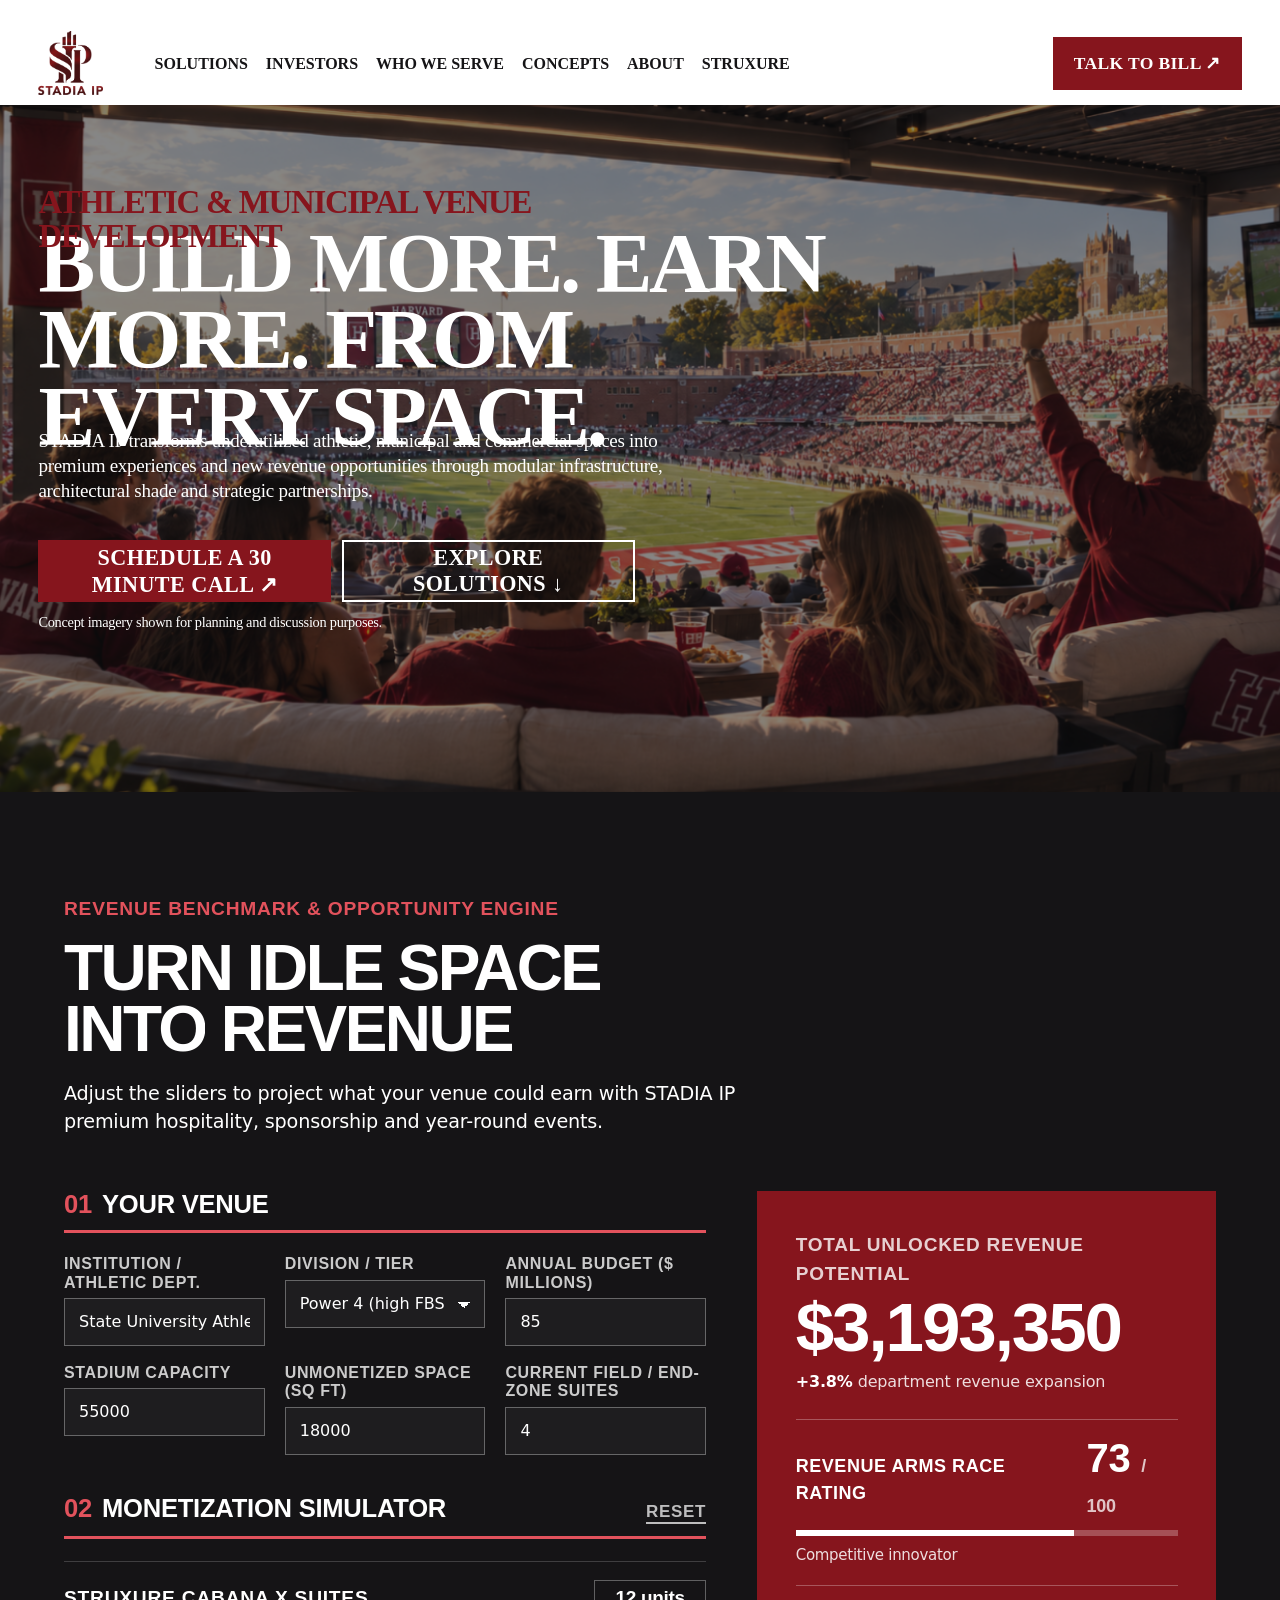
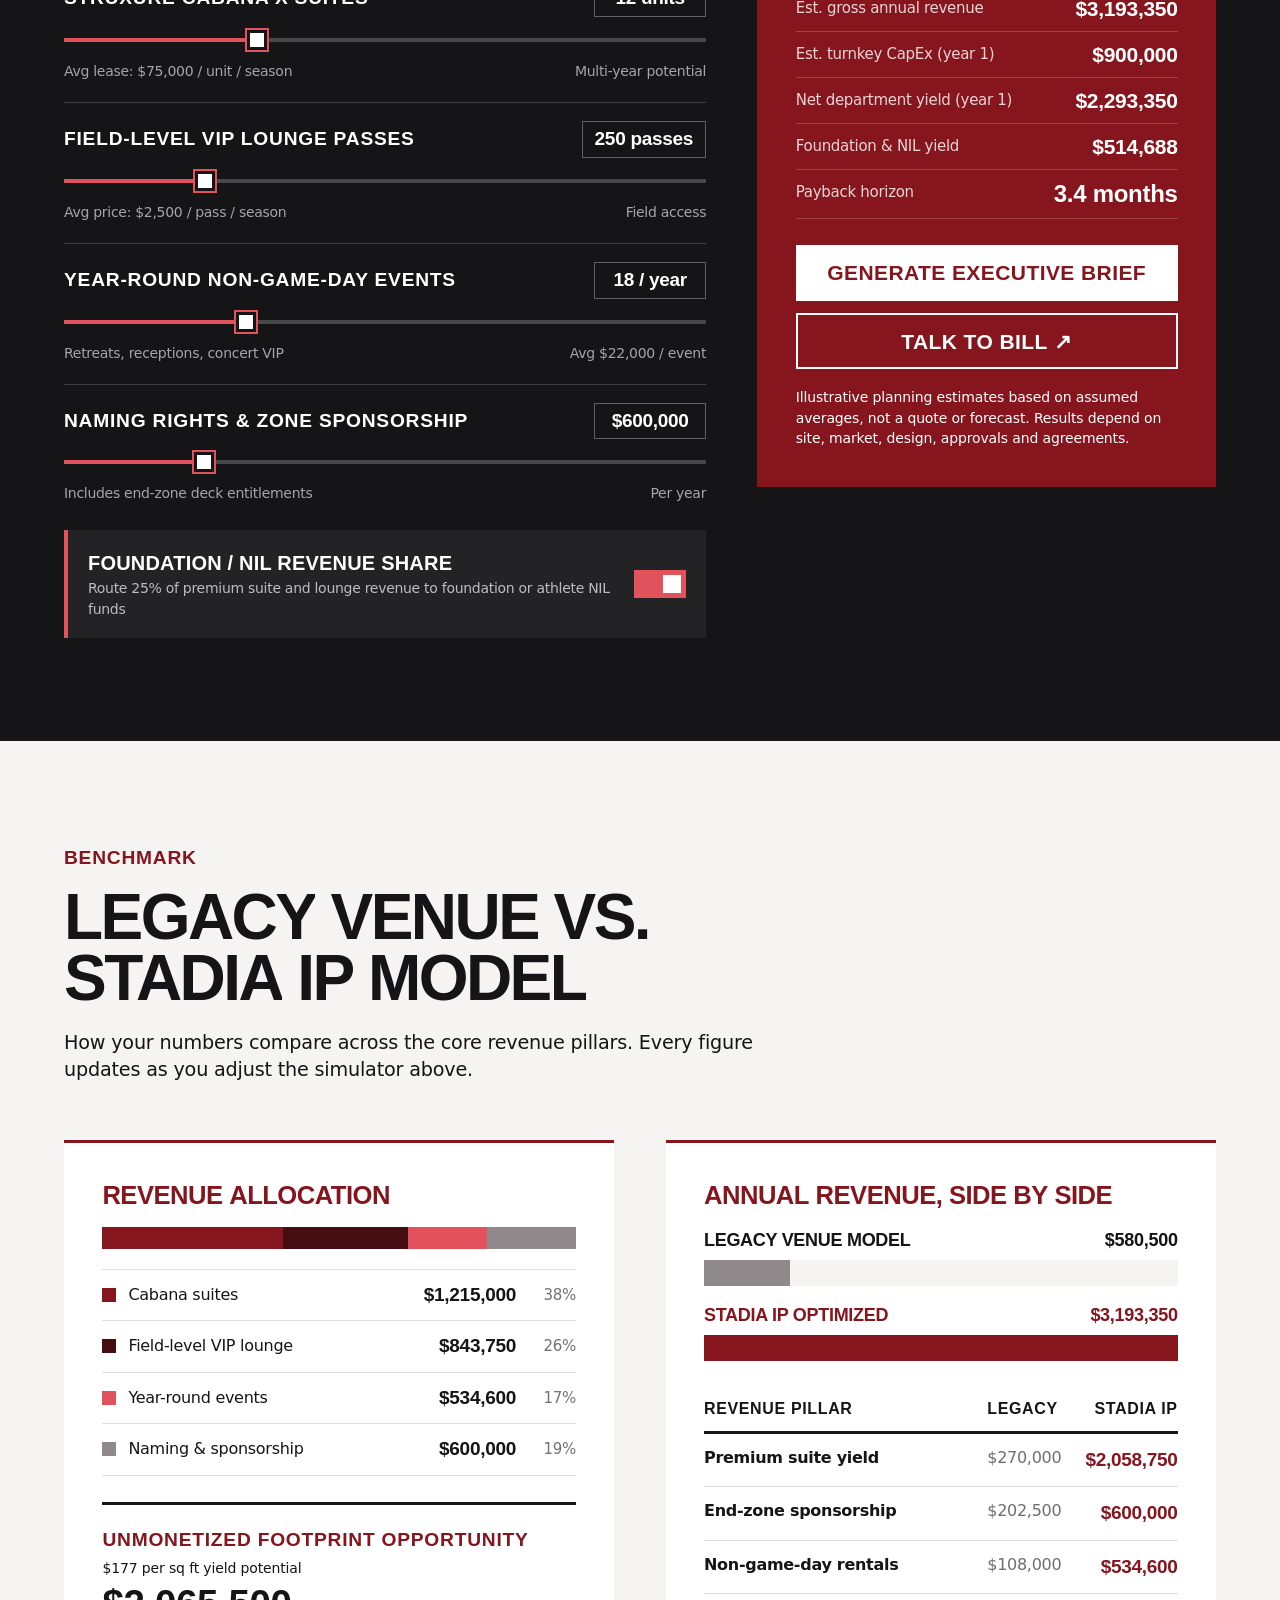
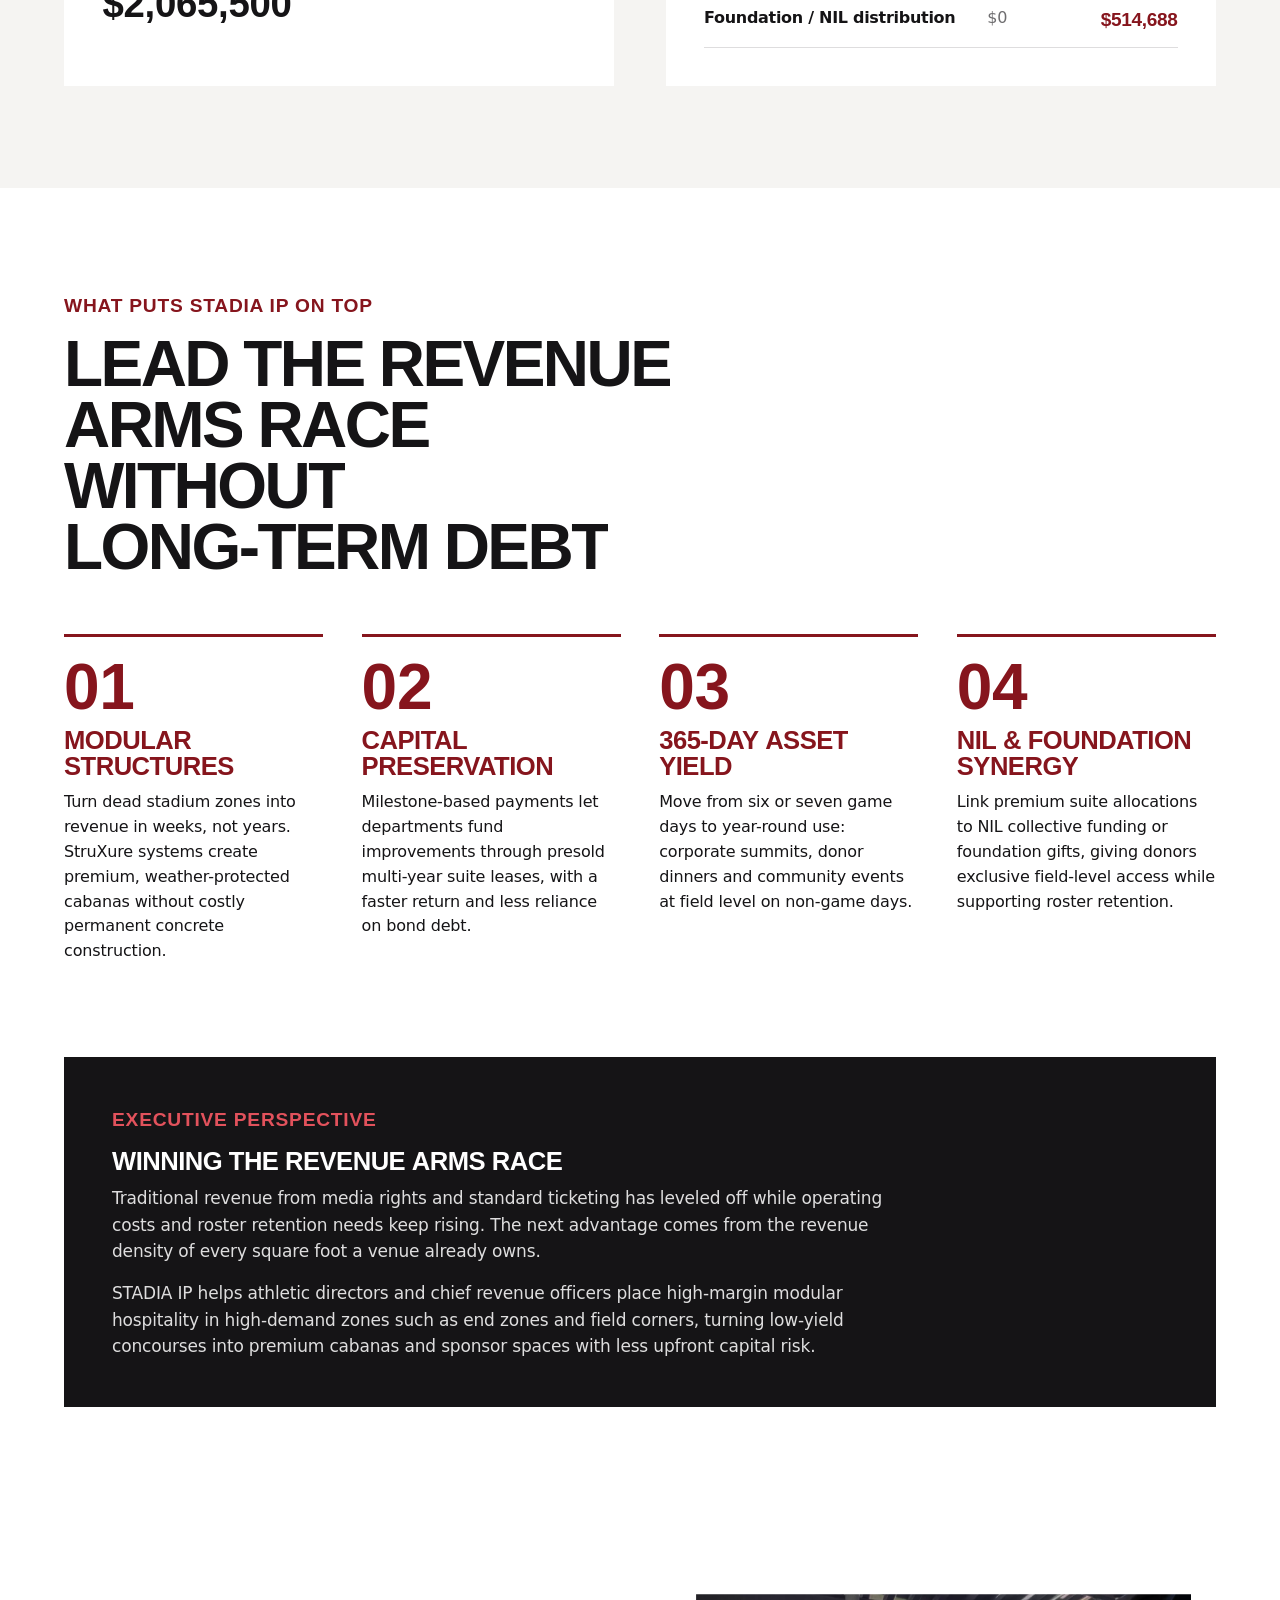
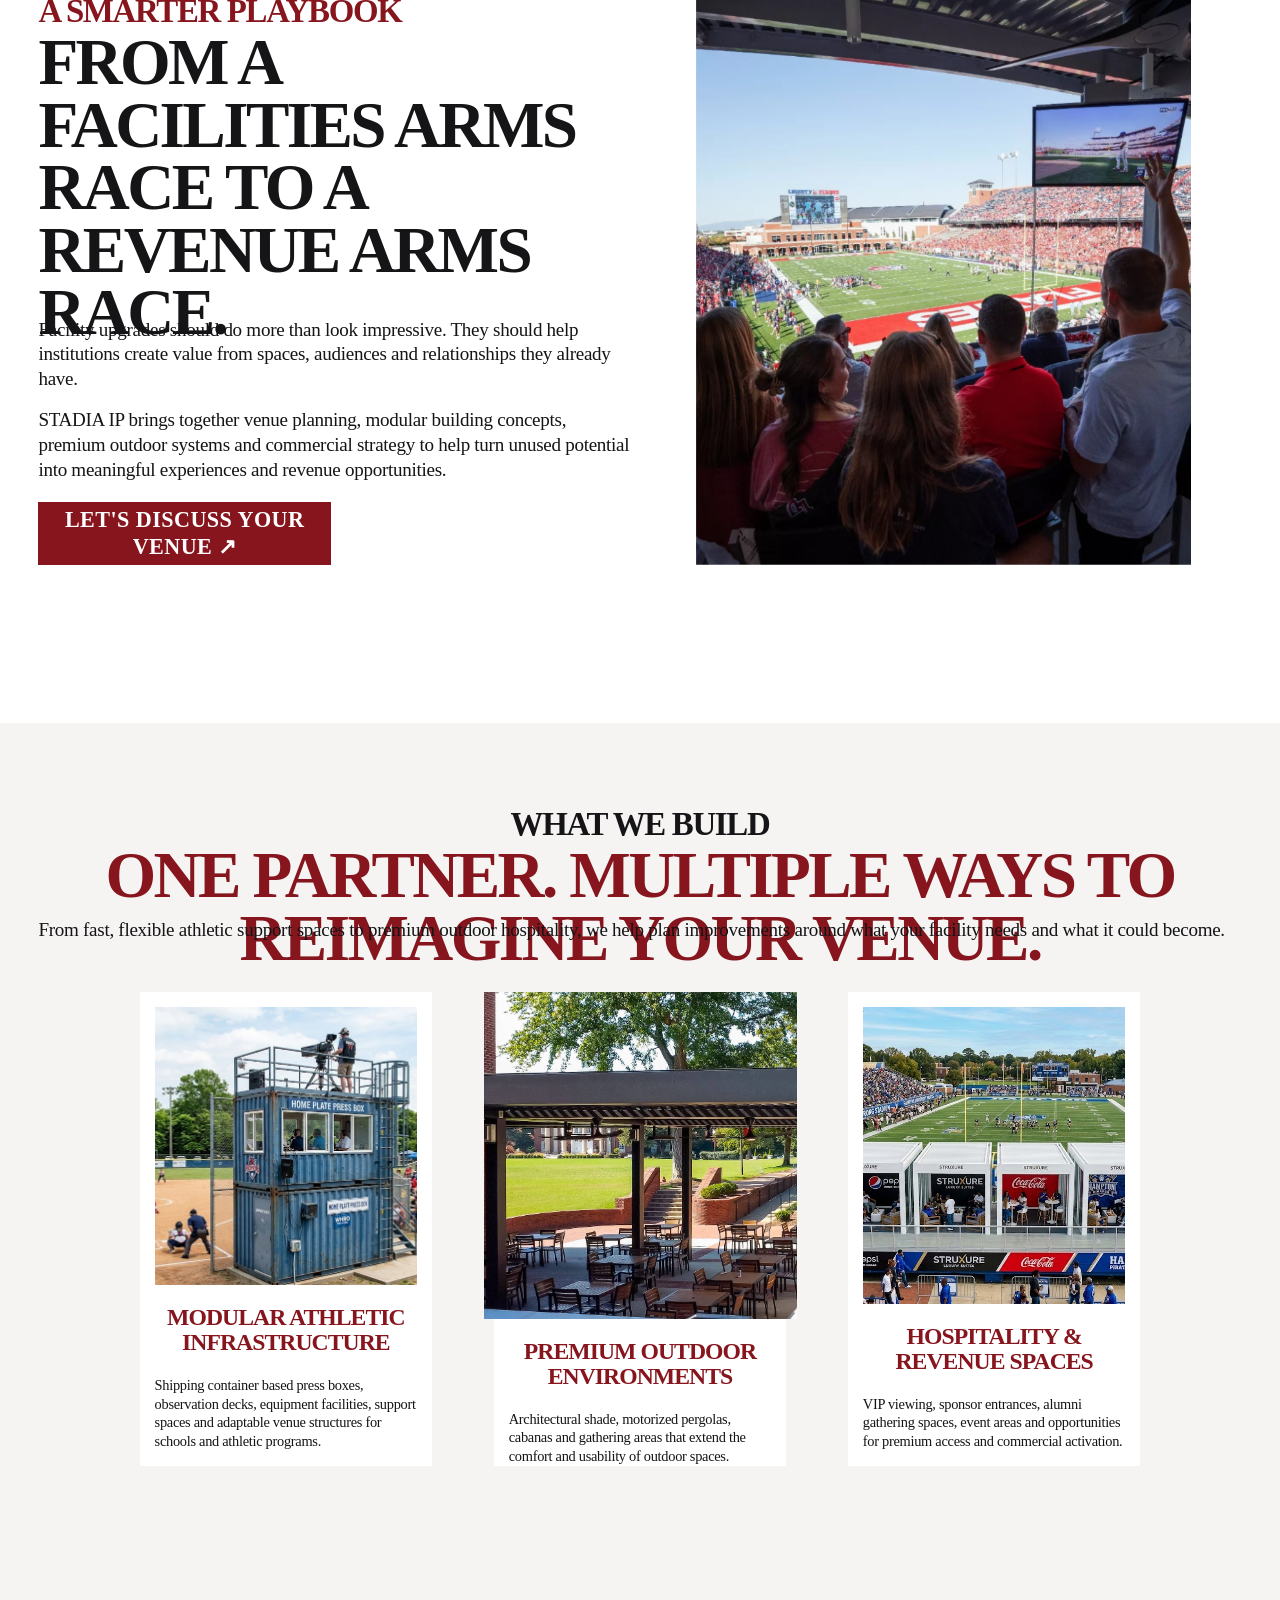
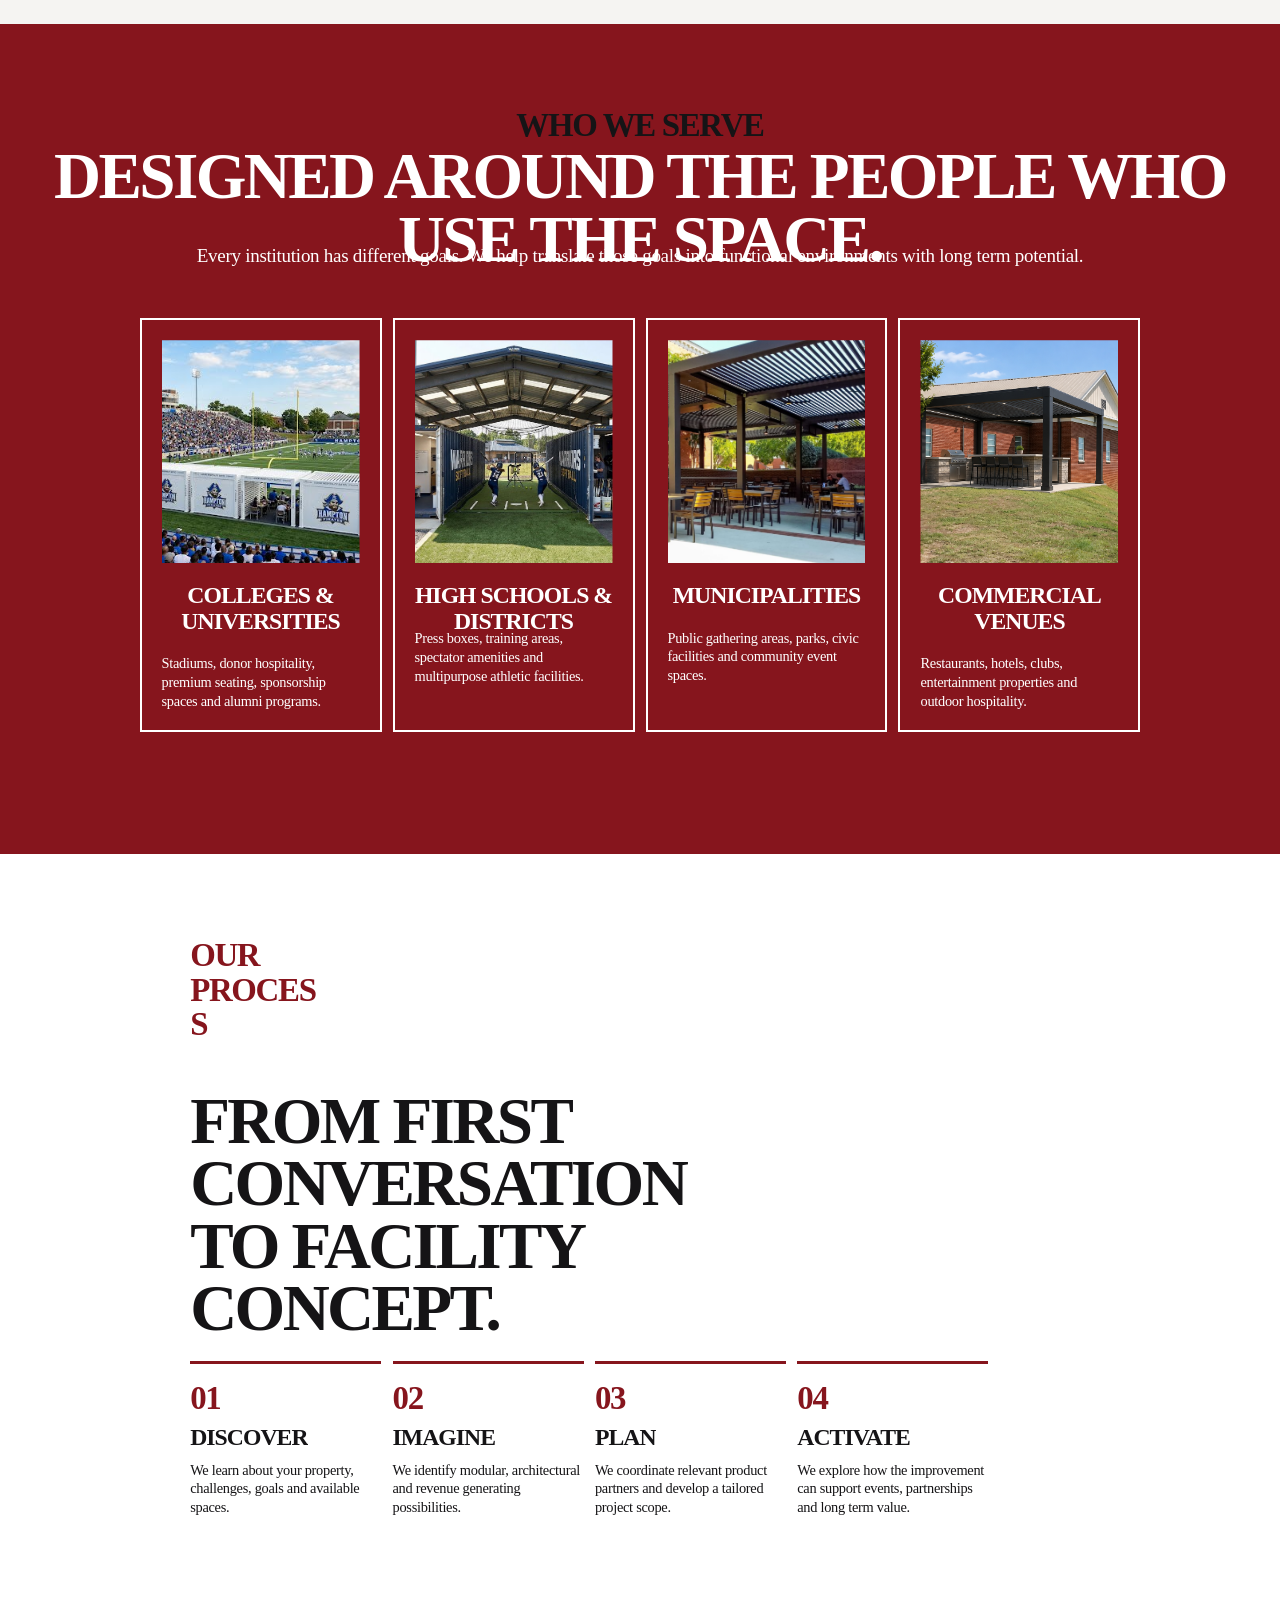
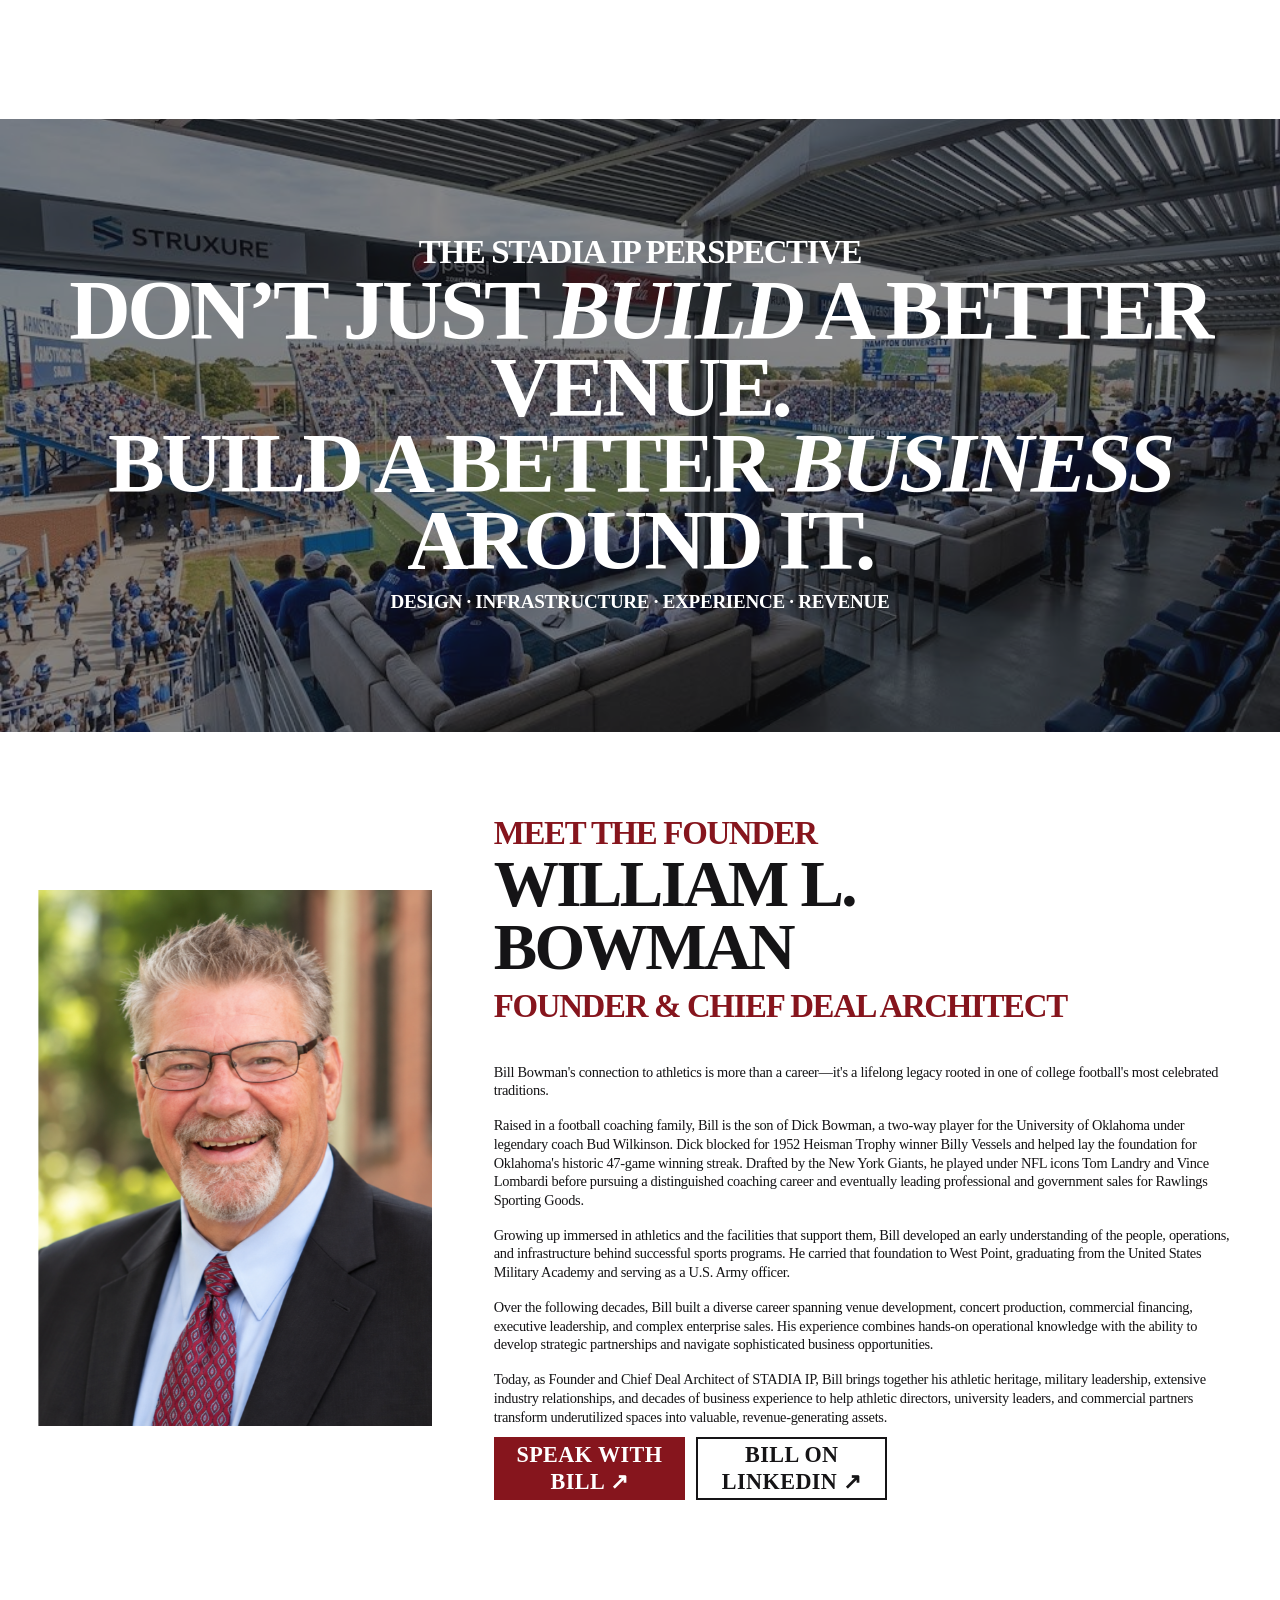
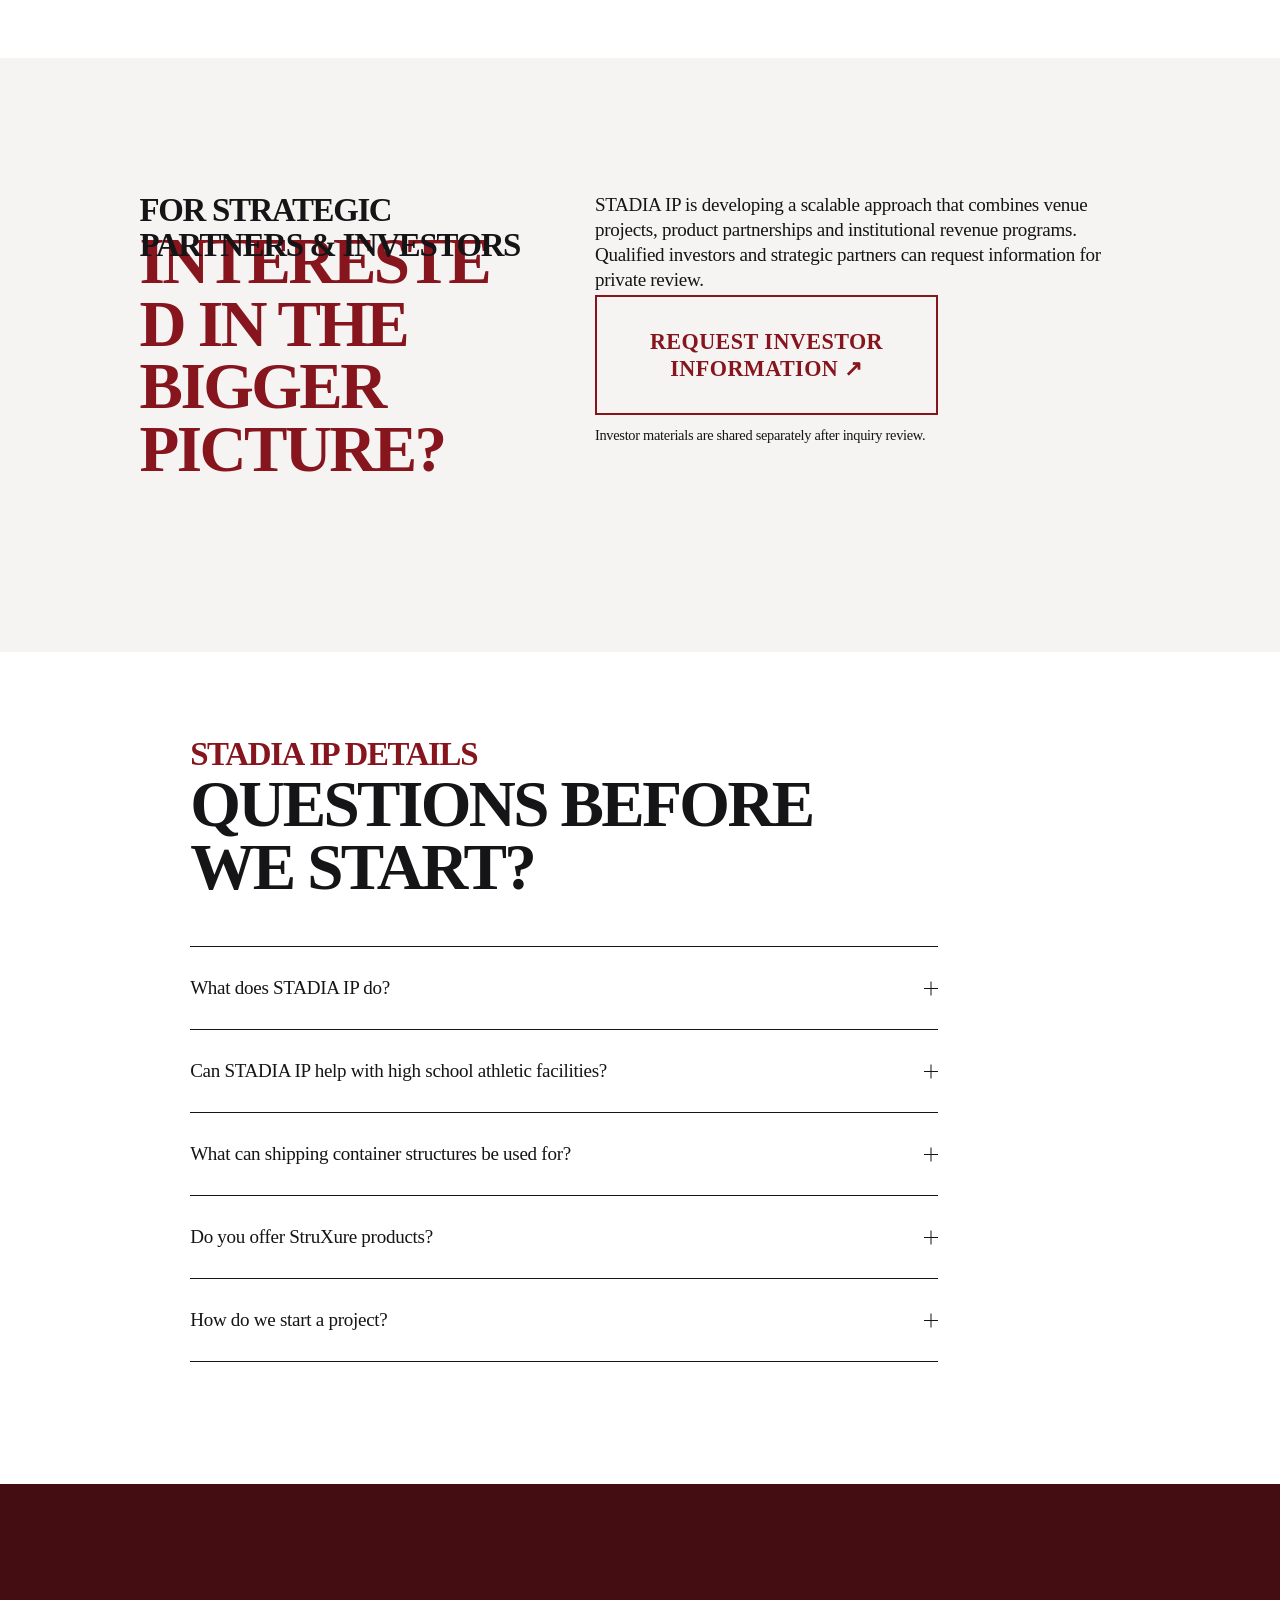
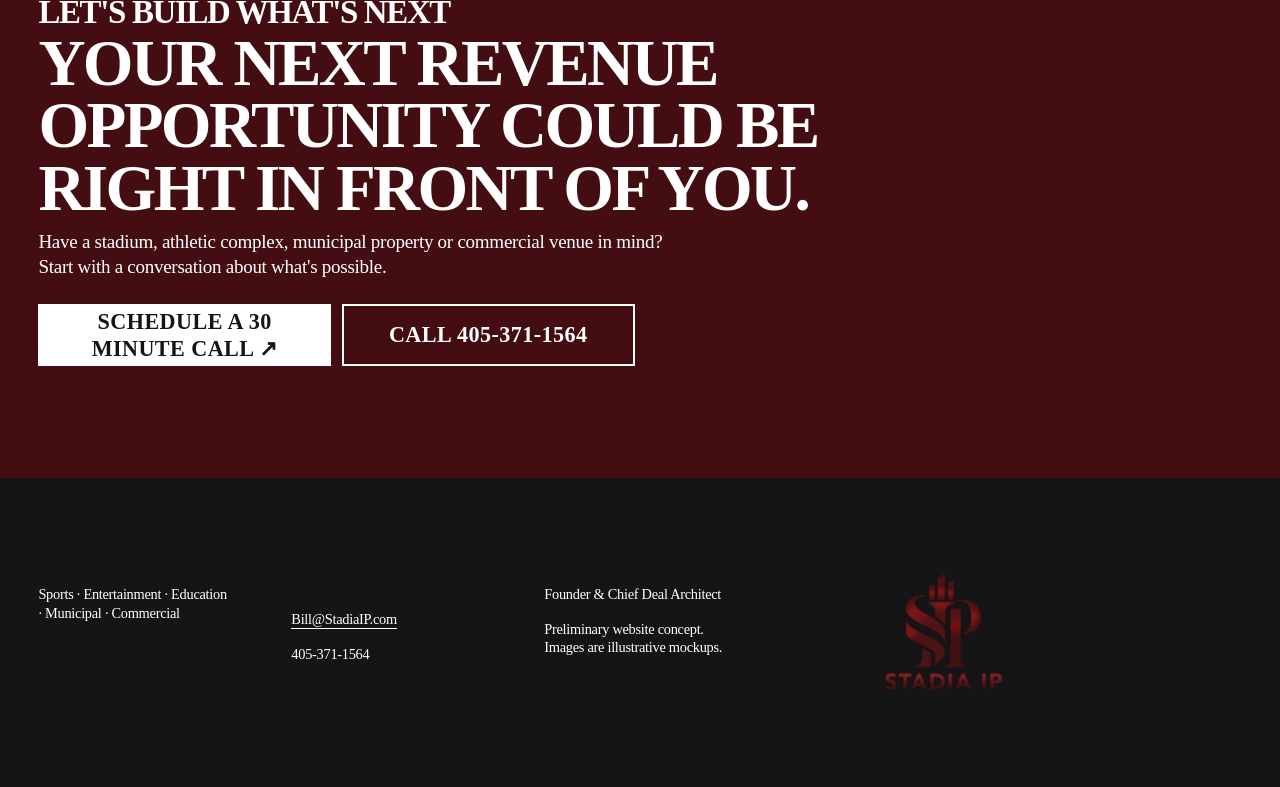
==== commit 809bcea7: "Add revenue benchmark engine to the homepage Adapt the Gemini "Revenue Benchmark & Opportunity Engin" ====
--- a/index.html
+++ b/index.html
@@ -537,7 +537,7 @@
 <link rel="stylesheet" type="text/css" href="./user-account-core-9cbd2880ca9179c5-min.en-US.css"><script>(function(rollups, name) { if (!rollups[name]) { rollups[name] = {}; } rollups[name].js = ["//assets.squarespace.com/universal/scripts-compressed/performance-13af15ca67cf9eb2-min.en-US.js"]; })(SQUARESPACE_ROLLUPS, 'squarespace-performance');</script>
 <script src="./performance-13af15ca67cf9eb2-min.en-US.js.download" defer=""></script><link rel="stylesheet" type="text/css" href="./website.components.html.styles.css"><link rel="stylesheet" type="text/css" href="./website.components.imageFluid.styles.css"><link rel="stylesheet" type="text/css" href="./website.components.horizontalrule.styles.css"><link rel="stylesheet" type="text/css" href="./website.components.button.styles.css"><link rel="stylesheet" type="text/css" href="./website.components.accordion.styles.css"><link rel="stylesheet" type="text/css" href="./website.components.stack.styles.css"><script defer="" src="./image-effect-liquid.js.download"></script><script defer="" src="./39188.js.download"></script><script defer="" src="./92452.js.download"></script><script defer="" src="./image-effect-parallax.js.download"></script><script defer="" src="./website.components.horizontalrule.visitor.js.download"></script><script defer="" src="./18018.js.download"></script><script defer="" src="./website.components.html.visitor.js.download"></script><script defer="" src="./64023.js.download"></script><script defer="" src="./image-effect-film-grain.js.download"></script><script defer="" src="./image-effect-refracted-circles.js.download"></script><script defer="" src="./website.components.imageFluid.shared.constants.js.download"></script><script defer="" src="./39882.js.download"></script><script defer="" src="./website.components.imageFluid.visitor.js.download"></script><script defer="" src="./website.components.button.visitor.js.download"></script><script defer="" src="./website.components.stack.visitor.js.download"></script><script defer="" src="./image-effect-refracted-lines.js.download"></script><script defer="" src="./website.components.accordion.visitor.js.download"></script><script type="application/ld+json">{"url":"https://snail-tarpon-amw6.squarespace.com","name":"STADIA IP","description":"","image":"//images.squarespace-cdn.com/content/v1/6ade6a4ff250497a235a4086/9b2a777e-34db-49be-a531-2fc308e1f069/01-stadia-ip.png","@context":"http://schema.org","@type":"WebSite"}</script><link rel="stylesheet" type="text/css" href="./site.css"><link rel="stylesheet" type="text/css" href="./static.css"><script>Static.COOKIE_BANNER_CAPABLE = true;</script>
 <!-- End of Squarespace Headers -->
-  <link rel="stylesheet" type="text/css" href="./5b8f4cabb3fb1481-min.en-US.css"><link rel="stylesheet" type="text/css" href="./d92bd0f161fc0505-min.en-US.css"><link rel="stylesheet" href="./stadia-pages.css">
+  <link rel="stylesheet" type="text/css" href="./5b8f4cabb3fb1481-min.en-US.css"><link rel="stylesheet" type="text/css" href="./d92bd0f161fc0505-min.en-US.css"><link rel="stylesheet" href="./stadia-pages.css"><link rel="stylesheet" href="./stadia-engine.css">
 </head>
 
   <body id="collection-6ade6a51f250497a235a4122" class="primary-button-style-solid primary-button-shape-square secondary-button-style-outline secondary-button-shape-square tertiary-button-style-solid tertiary-button-shape-underline form-field-style-outline form-field-shape-square form-field-border-bottom form-field-hover-focus-opacity form-field-checkbox-type-button form-field-checkbox-fill-outline form-field-checkbox-color-inverted form-field-checkbox-shape-square form-field-checkbox-layout-fit form-field-radio-type-button form-field-radio-fill-outline form-field-radio-color-normal form-field-radio-shape-square form-field-radio-layout-fit form-field-survey-fill-outline form-field-survey-color-normal form-field-survey-shape-square form-submit-button-style-bar tweak-global-animations-enabled tweak-global-animations-animation-type-flex tweak-global-animations-animation-curve-ease image-block-poster-text-alignment-center image-block-card-content-position-center image-block-card-text-alignment-left image-block-overlap-content-position-center image-block-overlap-text-alignment-left image-block-collage-content-position-center image-block-collage-text-alignment-left image-block-stack-text-alignment-left tweak-blog-alternating-side-by-side-width-full tweak-blog-alternating-side-by-side-image-aspect-ratio-11-square tweak-blog-alternating-side-by-side-text-alignment-left tweak-blog-alternating-side-by-side-read-more-style-show tweak-blog-alternating-side-by-side-image-text-alignment-middle tweak-blog-alternating-side-by-side-delimiter-bullet tweak-blog-alternating-side-by-side-meta-position-top tweak-blog-alternating-side-by-side-primary-meta-categories tweak-blog-alternating-side-by-side-secondary-meta-date tweak-blog-alternating-side-by-side-excerpt-show form-use-theme-colors tweak-global-animations-complexity-level-detailed tweak-global-animations-animation-style-fade tweak-blog-masonry-width-full tweak-blog-masonry-text-alignment-left tweak-blog-masonry-primary-meta-categories tweak-blog-masonry-secondary-meta-date tweak-blog-masonry-meta-position-top tweak-blog-masonry-read-more-style-show tweak-blog-masonry-delimiter-space tweak-blog-masonry-image-placement-above tweak-blog-masonry-excerpt-show tweak-portfolio-grid-overlay-width-full tweak-portfolio-grid-overlay-height-large tweak-portfolio-grid-overlay-image-aspect-ratio-11-square tweak-portfolio-grid-overlay-text-placement-center tweak-portfolio-grid-overlay-show-text-after-hover tweak-blog-single-column-width-full tweak-blog-single-column-text-alignment-center tweak-blog-single-column-image-placement-above tweak-blog-single-column-delimiter-bullet tweak-blog-single-column-read-more-style-show tweak-blog-single-column-primary-meta-date tweak-blog-single-column-secondary-meta-categories tweak-blog-single-column-meta-position-top tweak-blog-single-column-content-title-only header-width-full  tweak-fixed-header tweak-fixed-header-style-scroll-back tweak-blog-item-width-medium tweak-blog-item-text-alignment-center tweak-blog-item-meta-position-above-title tweak-blog-item-show-categories tweak-blog-item-show-date tweak-blog-item-delimiter-bullet tweak-blog-side-by-side-width-full tweak-blog-side-by-side-image-placement-left tweak-blog-side-by-side-image-aspect-ratio-11-square tweak-blog-side-by-side-primary-meta-categories tweak-blog-side-by-side-secondary-meta-date tweak-blog-side-by-side-meta-position-top tweak-blog-side-by-side-text-alignment-left tweak-blog-side-by-side-image-text-alignment-middle tweak-blog-side-by-side-read-more-style-show tweak-blog-side-by-side-delimiter-bullet tweak-blog-side-by-side-excerpt-show tweak-events-stacked-width-full tweak-events-stacked-height-large tweak-events-stacked-show-thumbnails tweak-events-stacked-thumbnail-size-32-standard tweak-events-stacked-date-style-with-text tweak-events-stacked-show-time tweak-events-stacked-show-location tweak-events-stacked-show-excerpt tweak-blog-basic-grid-width-inset tweak-blog-basic-grid-image-aspect-ratio-32-standard tweak-blog-basic-grid-text-alignment-left tweak-blog-basic-grid-delimiter-bullet tweak-blog-basic-grid-image-placement-above tweak-blog-basic-grid-read-more-style-show tweak-blog-basic-grid-primary-meta-date tweak-blog-basic-grid-secondary-meta-categories tweak-blog-basic-grid-excerpt-show tweak-portfolio-grid-basic-width-full tweak-portfolio-grid-basic-height-large tweak-portfolio-grid-basic-image-aspect-ratio-11-square tweak-portfolio-grid-basic-text-alignment-left tweak-portfolio-grid-basic-hover-effect-fade header-overlay-alignment-center tweak-portfolio-index-background-link-format-stacked tweak-portfolio-index-background-width-full tweak-portfolio-index-background-height-large tweak-portfolio-index-background-vertical-alignment-middle tweak-portfolio-index-background-horizontal-alignment-center tweak-portfolio-index-background-delimiter-none tweak-portfolio-index-background-animation-type-fade tweak-portfolio-index-background-animation-duration-medium tweak-portfolio-hover-follow-layout-inline tweak-portfolio-hover-follow-delimiter-bullet tweak-portfolio-hover-follow-animation-type-fade tweak-portfolio-hover-follow-animation-duration-fast tweak-portfolio-hover-static-layout-inline tweak-portfolio-hover-static-front tweak-portfolio-hover-static-delimiter-hyphen tweak-portfolio-hover-static-animation-type-fade tweak-portfolio-hover-static-animation-duration-fast hide-opentable-icons opentable-style-dark tweak-product-quick-view-button-style-floating tweak-product-quick-view-button-position-bottom tweak-product-quick-view-lightbox-excerpt-display-truncate tweak-product-quick-view-lightbox-show-arrows tweak-product-quick-view-lightbox-show-close-button tweak-product-quick-view-lightbox-controls-weight-light native-currency-code-usd collection-type-page collection-layout-default collection-6ade6a51f250497a235a4122 homepage mobile-style-available sqs-seven-one
@@ -2059,6 +2059,278 @@
 
 
 
+
+<!-- STADIA IP Revenue Benchmark & Opportunity Engine (stadia-engine.css / stadia-engine.js) -->
+<section id="revenue-engine" class="sie sie--ink" aria-labelledby="sieHeading">
+  <div class="sie-wrap">
+    <div class="sie-intro">
+      <p class="sie-eyebrow">Revenue Benchmark &amp; Opportunity Engine</p>
+      <h2 class="sie-h2" id="sieHeading">Turn idle space into revenue</h2>
+      <p class="sie-lead">Adjust the sliders to project what your venue could earn with STADIA IP premium hospitality, sponsorship and year-round events.</p>
+    </div>
+
+    <div class="sie-calc">
+      <div>
+        <div class="sie-group" role="group" aria-labelledby="sieGroup1">
+          <div class="sie-group__head">
+            <h3 class="sie-group__title" id="sieGroup1"><span>01</span>Your venue</h3>
+          </div>
+          <div class="sie-fields">
+            <div>
+              <label class="sie-label" for="sieName">Institution / athletic dept.</label>
+              <input type="text" id="sieName" value="State University Athletics" autocomplete="organization">
+            </div>
+            <div>
+              <label class="sie-label" for="sieTier">Division / tier</label>
+              <select id="sieTier">
+                <option value="p4" selected>Power 4 (high FBS)</option>
+                <option value="g5">Group of 5 (mid-major FBS)</option>
+                <option value="fcs">FCS</option>
+                <option value="div2">Division II / regional</option>
+              </select>
+            </div>
+            <div>
+              <label class="sie-label" for="sieBudget">Annual budget ($ millions)</label>
+              <input type="number" id="sieBudget" value="85" min="5" max="300" inputmode="decimal">
+            </div>
+            <div>
+              <label class="sie-label" for="sieCapacity">Stadium capacity</label>
+              <input type="number" id="sieCapacity" value="55000" min="0" step="500" inputmode="numeric">
+            </div>
+            <div>
+              <label class="sie-label" for="sieSqFt">Unmonetized space (sq ft)</label>
+              <input type="number" id="sieSqFt" value="18000" min="0" step="500" inputmode="numeric">
+            </div>
+            <div>
+              <label class="sie-label" for="sieCurrentVip">Current field / end-zone suites</label>
+              <input type="number" id="sieCurrentVip" value="4" min="0" step="1" inputmode="numeric">
+            </div>
+          </div>
+        </div>
+
+        <div class="sie-group" role="group" aria-labelledby="sieGroup2">
+          <div class="sie-group__head">
+            <h3 class="sie-group__title" id="sieGroup2"><span>02</span>Monetization simulator</h3>
+            <button type="button" class="sie-reset" id="sieReset">Reset</button>
+          </div>
+
+          <div class="sie-slider">
+            <div class="sie-slider__top">
+              <label class="sie-label" for="sieCabanas">StruXure Cabana X suites</label>
+              <output class="sie-value" id="sieCabanasVal" for="sieCabanas">12 units</output>
+            </div>
+            <input type="range" id="sieCabanas" min="2" max="36" step="2" value="12">
+            <div class="sie-slider__meta"><span>Avg lease: $75,000 / unit / season</span><span>Multi-year potential</span></div>
+          </div>
+
+          <div class="sie-slider">
+            <div class="sie-slider__top">
+              <label class="sie-label" for="sieVip">Field-level VIP lounge passes</label>
+              <output class="sie-value" id="sieVipVal" for="sieVip">250 passes</output>
+            </div>
+            <input type="range" id="sieVip" min="50" max="1000" step="25" value="250">
+            <div class="sie-slider__meta"><span>Avg price: $2,500 / pass / season</span><span>Field access</span></div>
+          </div>
+
+          <div class="sie-slider">
+            <div class="sie-slider__top">
+              <label class="sie-label" for="sieEvents">Year-round non-game-day events</label>
+              <output class="sie-value" id="sieEventsVal" for="sieEvents">18 / year</output>
+            </div>
+            <input type="range" id="sieEvents" min="2" max="60" step="2" value="18">
+            <div class="sie-slider__meta"><span>Retreats, receptions, concert VIP</span><span>Avg $22,000 / event</span></div>
+          </div>
+
+          <div class="sie-slider">
+            <div class="sie-slider__top">
+              <label class="sie-label" for="sieSponsor">Naming rights &amp; zone sponsorship</label>
+              <output class="sie-value" id="sieSponsorVal" for="sieSponsor">$600,000</output>
+            </div>
+            <input type="range" id="sieSponsor" min="100000" max="2500000" step="50000" value="600000">
+            <div class="sie-slider__meta"><span>Includes end-zone deck entitlements</span><span>Per year</span></div>
+          </div>
+
+          <label class="sie-toggle" for="sieNil">
+            <span>
+              <strong>Foundation / NIL revenue share</strong>
+              <small>Route 25% of premium suite and lounge revenue to foundation or athlete NIL funds</small>
+            </span>
+            <input type="checkbox" id="sieNil" checked>
+            <span class="sie-switch" aria-hidden="true"></span>
+          </label>
+        </div>
+      </div>
+
+      <aside class="sie-result" aria-label="Projected results">
+        <p class="sie-result__label">Total unlocked revenue potential</p>
+        <output class="sie-result__total" id="sieTotal" aria-live="polite">$0</output>
+        <p class="sie-result__growth"><strong id="sieGrowth">+0%</strong> department revenue expansion</p>
+
+        <div class="sie-rating">
+          <div class="sie-rating__row">
+            <span class="sie-rating__name">Revenue arms race rating</span>
+            <span class="sie-rating__score"><span id="sieScore">0</span> <small>/ 100</small></span>
+          </div>
+          <div class="sie-meter"><span id="sieMeter"></span></div>
+          <div class="sie-rating__tier" id="sieTierLabel">Emerging program</div>
+        </div>
+
+        <dl class="sie-figures">
+          <div><dt>Est. gross annual revenue</dt><dd id="sieGross">$0</dd></div>
+          <div><dt>Est. turnkey CapEx (year 1)</dt><dd id="sieCapex">$0</dd></div>
+          <div><dt>Net department yield (year 1)</dt><dd id="sieNet">$0</dd></div>
+          <div><dt>Foundation &amp; NIL yield</dt><dd id="sieNilYield">$0</dd></div>
+          <div><dt>Payback horizon</dt><dd id="siePayback">0 months</dd></div>
+        </dl>
+
+        <div class="sie-actions">
+          <button type="button" class="sip-btn sip-btn--light" id="sieOpenBrief">Generate executive brief</button>
+          <a class="sip-btn sip-btn--ghost" href="contact.html">Talk to Bill ↗</a>
+        </div>
+        <p class="sie-note">Illustrative planning estimates based on assumed averages, not a quote or forecast. Results depend on site, market, design, approvals and agreements.</p>
+      </aside>
+    </div>
+  </div>
+</section>
+
+<section id="revenue-benchmark" class="sie sie--paper" aria-labelledby="sieBenchHeading">
+  <div class="sie-wrap">
+    <div class="sie-intro">
+      <p class="sie-eyebrow">Benchmark</p>
+      <h2 class="sie-h2" id="sieBenchHeading">Legacy venue vs. STADIA IP model</h2>
+      <p class="sie-lead">How your numbers compare across the core revenue pillars. Every figure updates as you adjust the simulator above.</p>
+    </div>
+
+    <div class="sie-bench">
+      <div class="sie-panel">
+        <h3 class="sie-h3">Revenue allocation</h3>
+        <div class="sie-stack" aria-hidden="true">
+          <span id="sieSeg-cabana" style="background:#86151d"></span>
+          <span id="sieSeg-vip" style="background:#430d12"></span>
+          <span id="sieSeg-events" style="background:#e2525c"></span>
+          <span id="sieSeg-sponsor" style="background:#8f898c"></span>
+        </div>
+        <ul class="sie-legend">
+          <li><i style="background:#86151d"></i><span>Cabana suites</span><b id="sieAmt-cabana">$0</b><em id="siePct-cabana">0%</em></li>
+          <li><i style="background:#430d12"></i><span>Field-level VIP lounge</span><b id="sieAmt-vip">$0</b><em id="siePct-vip">0%</em></li>
+          <li><i style="background:#e2525c"></i><span>Year-round events</span><b id="sieAmt-events">$0</b><em id="siePct-events">0%</em></li>
+          <li><i style="background:#8f898c"></i><span>Naming &amp; sponsorship</span><b id="sieAmt-sponsor">$0</b><em id="siePct-sponsor">0%</em></li>
+        </ul>
+        <div class="sie-gap">
+          <div>
+            <p class="sie-eyebrow" style="margin:0 0 4px !important">Unmonetized footprint opportunity</p>
+            <p class="sie-note" id="sieYield">$0 per sq ft yield potential</p>
+          </div>
+          <strong id="sieGap">$0</strong>
+        </div>
+      </div>
+
+      <div class="sie-panel">
+        <h3 class="sie-h3">Annual revenue, side by side</h3>
+        <div class="sie-bars">
+          <div class="sie-bar">
+            <div class="sie-bar__top"><span>Legacy venue model</span><span id="sieLegacyTotal">$0</span></div>
+            <div class="sie-bar__track"><span class="sie-bar__fill" id="sieBarLegacy"></span></div>
+          </div>
+          <div class="sie-bar sie-bar--stadia">
+            <div class="sie-bar__top"><span>STADIA IP optimized</span><span id="sieStadiaTotal">$0</span></div>
+            <div class="sie-bar__track"><span class="sie-bar__fill" id="sieBarStadia"></span></div>
+          </div>
+        </div>
+        <table class="sie-table">
+          <thead><tr><th scope="col">Revenue pillar</th><th scope="col">Legacy</th><th scope="col">STADIA IP</th></tr></thead>
+          <tbody>
+            <tr><td>Premium suite yield</td><td id="sieTbLegacySuites">$0</td><td id="sieTbStadiaSuites">$0</td></tr>
+            <tr><td>End-zone sponsorship</td><td id="sieTbLegacySponsor">$0</td><td id="sieTbStadiaSponsor">$0</td></tr>
+            <tr><td>Non-game-day rentals</td><td id="sieTbLegacyEvents">$0</td><td id="sieTbStadiaEvents">$0</td></tr>
+            <tr><td>Foundation / NIL distribution</td><td>$0</td><td id="sieTbStadiaNil">$0</td></tr>
+          </tbody>
+        </table>
+      </div>
+    </div>
+  </div>
+</section>
+
+<section id="why-stadia-ip" class="sie" aria-labelledby="sieWhyHeading">
+  <div class="sie-wrap">
+    <div class="sie-intro">
+      <p class="sie-eyebrow">What puts STADIA IP on top</p>
+      <h2 class="sie-h2" id="sieWhyHeading">Lead the revenue arms race without long-term debt</h2>
+    </div>
+    <div class="sie-pillars">
+      <div class="sie-pillar">
+        <span class="sie-pillar__num">01</span>
+        <h3 class="sie-h3">Modular structures</h3>
+        <p>Turn dead stadium zones into revenue in weeks, not years. StruXure systems create premium, weather-protected cabanas without costly permanent concrete construction.</p>
+      </div>
+      <div class="sie-pillar">
+        <span class="sie-pillar__num">02</span>
+        <h3 class="sie-h3">Capital preservation</h3>
+        <p>Milestone-based payments let departments fund improvements through presold multi-year suite leases, with a faster return and less reliance on bond debt.</p>
+      </div>
+      <div class="sie-pillar">
+        <span class="sie-pillar__num">03</span>
+        <h3 class="sie-h3">365-day asset yield</h3>
+        <p>Move from six or seven game days to year-round use: corporate summits, donor dinners and community events at field level on non-game days.</p>
+      </div>
+      <div class="sie-pillar">
+        <span class="sie-pillar__num">04</span>
+        <h3 class="sie-h3">NIL &amp; foundation synergy</h3>
+        <p>Link premium suite allocations to NIL collective funding or foundation gifts, giving donors exclusive field-level access while supporting roster retention.</p>
+      </div>
+    </div>
+
+    <div class="sie-perspective">
+      <p class="sie-eyebrow">Executive perspective</p>
+      <h3 class="sie-h3">Winning the revenue arms race</h3>
+      <p>Traditional revenue from media rights and standard ticketing has leveled off while operating costs and roster retention needs keep rising. The next advantage comes from the revenue density of every square foot a venue already owns.</p>
+      <p>STADIA IP helps athletic directors and chief revenue officers place high-margin modular hospitality in high-demand zones such as end zones and field corners, turning low-yield concourses into premium cabanas and sponsor spaces with less upfront capital risk.</p>
+    </div>
+  </div>
+</section>
+
+<div class="sie-modal" id="sieModal" role="dialog" aria-modal="true" aria-labelledby="sieModalTitle" hidden>
+  <div class="sie-modal__box">
+    <div class="sie-modal__bar">
+      <h2 id="sieModalTitle">Executive brief</h2>
+      <button type="button" class="sie-modal__close" id="sieModalClose" aria-label="Close executive brief">×</button>
+    </div>
+    <div class="sie-brief" id="sieBrief">
+      <div class="sie-brief__head">
+        <div>
+          <h3 id="sieBriefName">State University Athletics</h3>
+          <p id="sieBriefTier">Power 4 (high FBS) | Capacity: 55,000</p>
+        </div>
+        <div class="sie-brief__tag">STADIA IP diagnostic<br><span id="sieBriefDate"></span></div>
+      </div>
+      <h4>Executive summary</h4>
+      <p>This brief outlines a revenue strategy for underutilized venue space at <strong id="sieBriefNameText">State University Athletics</strong>. Deploying STADIA IP modular suites and year-round hospitality structures can strengthen the department's competitive position in collegiate athletics.</p>
+      <div class="sie-brief__stats">
+        <div><span>Unlocked revenue</span><strong id="sieBriefRev">$0</strong></div>
+        <div><span>Arms race index</span><strong id="sieBriefScore">0 / 100</strong></div>
+        <div><span>Est. modular CapEx</span><strong id="sieBriefCapex">$0</strong></div>
+        <div><span>Payback</span><strong id="sieBriefPayback">0 mo</strong></div>
+      </div>
+      <h4>Recommended modules</h4>
+      <ul>
+        <li><strong>Modular cabana suites:</strong> <span id="sieBriefCabanas">12</span> StruXure Cabana X units in high-visibility end zones.</li>
+        <li><strong>Field VIP access:</strong> capacity for <span id="sieBriefVip">250</span> premium pass holders on game days.</li>
+        <li><strong>Non-game-day yield:</strong> <span id="sieBriefEvents">18</span> corporate and community rentals per year.</li>
+        <li><strong>Foundation / NIL impact:</strong> <span id="sieBriefNil">$0</span> directed toward athlete retention programs.</li>
+      </ul>
+      <div class="sie-brief__foot">
+        <span>Prepared by STADIA IP · Bill@StadiaIP.com · 405-371-1564</span>
+        <span>Illustrative estimates, not a quote or forecast</span>
+      </div>
+    </div>
+    <div class="sie-modal__actions">
+      <button type="button" class="sip-btn sip-btn--ghost" id="sieCloseBrief">Close</button>
+      <button type="button" class="sip-btn sip-btn--ghost" id="sieCopyBrief">Copy text</button>
+      <button type="button" class="sip-btn" id="siePrintBrief">Print brief</button>
+    </div>
+  </div>
+</div>
+<!-- /Revenue engine -->
 
 <section id="playbook" data-test="page-section" data-section-theme="" class="page-section 
     
@@ -15800,4 +16072,4 @@
 
   
 
-<div id="yui3-css-stamp" style="position: absolute !important; visibility: hidden !important"></div></body></html>+<div id="yui3-css-stamp" style="position: absolute !important; visibility: hidden !important"></div><script src="./stadia-engine.js"></script></body></html>
--- a/stadia-engine.css
+++ b/stadia-engine.css
@@ -0,0 +1,351 @@
+/* Revenue Benchmark & Opportunity Engine on the homepage.
+   Adapted from the Gemini prototype and restyled to the STADIA IP system:
+   Barlow Condensed / DM Sans, maroon + ink palette, square corners.
+   Uses the --sip-* tokens defined in stadia-pages.css. */
+.sie {
+  position: relative;
+  padding: clamp(56px, 8vw, 120px) var(--sip-gutter);
+  background: #fff;
+  color: var(--sip-ink);
+  font-family: var(--sip-text);
+  font-size: 17px;
+  line-height: 1.5;
+  scroll-margin-top: 90px;
+}
+.sie *, .sie *::before, .sie *::after { box-sizing: border-box; }
+/* Opt out of Squarespace's scroll fade-in, which would hide calculator labels */
+.sie .preFade, .sie-modal .preFade { opacity: 1 !important; transform: none !important; transition: none !important; }
+.sie--ink { background: var(--sip-ink); color: #fff; }
+.sie--paper { background: var(--sip-paper); }
+.sie-wrap { max-width: 1280px; margin: 0 auto; }
+
+.sie p { margin: 0 0 16px; font-size: 17px; line-height: 1.55; letter-spacing: -0.01em; }
+.sie-eyebrow {
+  margin: 0 0 14px !important;
+  font-family: var(--sip-display);
+  font-weight: 700;
+  font-size: clamp(16px, 1.5vw, 21px) !important;
+  letter-spacing: 0.04em !important;
+  text-transform: uppercase;
+  color: var(--sip-red);
+}
+.sie--ink .sie-eyebrow { color: var(--sip-red-on-dark); }
+.sie-h2, .sie-h3 {
+  margin: 0;
+  font-family: var(--sip-display);
+  font-weight: 800;
+  text-transform: uppercase;
+  color: inherit;
+}
+.sie-h2 {
+  font-size: clamp(36px, 5vw, 70px);
+  line-height: 0.95;
+  letter-spacing: -0.04em;
+  margin-bottom: 20px;
+  max-width: 18ch;
+}
+.sie-h3 {
+  font-size: clamp(22px, 2vw, 28px);
+  line-height: 1.05;
+  letter-spacing: -0.02em;
+  margin-bottom: 10px;
+  color: var(--sip-red);
+}
+.sie--ink .sie-h3 { color: #fff; }
+.sie-lead { font-size: clamp(17px, 1.5vw, 20px) !important; line-height: 1.45 !important; max-width: 62ch; }
+.sie-intro { max-width: 820px; margin-bottom: clamp(32px, 5vw, 56px); }
+.sie-note { font-size: 14px !important; line-height: 1.45 !important; opacity: 0.75; margin: 0 !important; }
+
+/* ---------- Calculator band (mirrors Gold Athletics' slider band) ---------- */
+.sie-calc {
+  display: grid;
+  grid-template-columns: minmax(0, 7fr) minmax(0, 5fr);
+  gap: clamp(28px, 4vw, 64px);
+  align-items: start;
+}
+@media (max-width: 960px) { .sie-calc { grid-template-columns: 1fr; } }
+
+.sie-group { border: 0; margin: 0 0 40px; padding: 0; min-width: 0; }
+.sie-group:last-child { margin-bottom: 0; }
+.sie-group__head {
+  display: flex; justify-content: space-between; align-items: baseline; gap: 16px;
+  padding-bottom: 12px; margin-bottom: 22px;
+  border-bottom: 3px solid var(--sip-red-on-dark);
+}
+.sie-group__title {
+  margin: 0 !important;
+  color: inherit;
+  line-height: 1.05;
+  font-family: var(--sip-display);
+  font-weight: 800;
+  font-size: clamp(22px, 2vw, 28px);
+  letter-spacing: -0.01em;
+  text-transform: uppercase;
+  float: none; padding: 0;
+}
+.sie-group__title span { color: var(--sip-red-on-dark); margin-right: 10px; }
+
+.sie-fields { display: grid; grid-template-columns: repeat(3, minmax(0, 1fr)); gap: 18px 20px; }
+@media (max-width: 1100px) { .sie-fields { grid-template-columns: repeat(2, minmax(0, 1fr)); } }
+@media (max-width: 560px) { .sie-fields { grid-template-columns: 1fr; } }
+
+.sie-label {
+  display: block;
+  margin: 0 0 6px;
+  font-family: var(--sip-display);
+  font-weight: 700;
+  font-size: 16px;
+  letter-spacing: 0.04em;
+  line-height: 1.15;
+  text-transform: uppercase;
+  color: rgba(255, 255, 255, 0.78);
+}
+.sie input[type="text"], .sie input[type="number"], .sie select {
+  display: block;
+  width: 100%;
+  min-height: 48px;
+  margin: 0;
+  padding: 11px 14px;
+  border: 1px solid rgba(255, 255, 255, 0.32);
+  border-radius: 0;
+  background: rgba(255, 255, 255, 0.04);
+  color: #fff;
+  font: 16px/1.4 var(--sip-text);
+  -webkit-appearance: none;
+  appearance: none;
+}
+.sie select {
+  padding-right: 40px;
+  background-image: linear-gradient(45deg, transparent 50%, #fff 50%), linear-gradient(135deg, #fff 50%, transparent 50%);
+  background-position: calc(100% - 20px) 21px, calc(100% - 14px) 21px;
+  background-size: 6px 6px, 6px 6px;
+  background-repeat: no-repeat;
+}
+.sie select option { color: var(--sip-ink); background: #fff; }
+.sie input:focus, .sie select:focus { outline: 2px solid var(--sip-red-on-dark); outline-offset: 0; border-color: var(--sip-red-on-dark); }
+
+.sie-reset {
+  padding: 0; border: 0; background: none; cursor: pointer;
+  font-family: var(--sip-display); font-weight: 700; font-size: 17px;
+  letter-spacing: 0.04em; text-transform: uppercase;
+  color: rgba(255, 255, 255, 0.72);
+  border-bottom: 2px solid currentColor;
+}
+.sie-reset:hover, .sie-reset:focus-visible { color: #fff; }
+
+/* Sliders */
+.sie-slider { padding: 18px 0 20px; border-top: 1px solid rgba(255, 255, 255, 0.18); }
+.sie-slider:first-of-type { border-top: 0; padding-top: 0; }
+.sie-slider__top { display: flex; justify-content: space-between; align-items: center; gap: 16px; margin-bottom: 12px; }
+.sie-slider__top .sie-label { margin: 0; color: #fff; font-size: clamp(17px, 1.5vw, 20px); }
+.sie-value {
+  flex: none;
+  min-width: 112px;
+  padding: 7px 12px;
+  border: 1px solid rgba(255, 255, 255, 0.32);
+  font-family: var(--sip-display);
+  font-weight: 700;
+  font-size: 19px;
+  line-height: 1.1;
+  text-align: center;
+  white-space: nowrap;
+}
+.sie-slider__meta { display: flex; justify-content: space-between; gap: 16px; margin-top: 10px; font-size: 14px; color: rgba(255, 255, 255, 0.62); }
+
+.sie input[type="range"] {
+  --fill: 50%;
+  display: block;
+  width: 100%;
+  height: 22px;
+  margin: 0;
+  background: transparent;
+  cursor: pointer;
+  -webkit-appearance: none;
+  appearance: none;
+}
+.sie input[type="range"]::-webkit-slider-runnable-track {
+  height: 4px;
+  background: linear-gradient(90deg, var(--sip-red-on-dark) var(--fill), rgba(255, 255, 255, 0.22) var(--fill));
+}
+.sie input[type="range"]::-moz-range-track { height: 4px; background: rgba(255, 255, 255, 0.22); }
+.sie input[type="range"]::-moz-range-progress { height: 4px; background: var(--sip-red-on-dark); }
+.sie input[type="range"]::-webkit-slider-thumb {
+  -webkit-appearance: none;
+  width: 20px; height: 20px; margin-top: -8px;
+  border: 3px solid var(--sip-ink);
+  background: #fff;
+  box-shadow: 0 0 0 2px var(--sip-red-on-dark);
+}
+.sie input[type="range"]::-moz-range-thumb {
+  width: 14px; height: 14px; border-radius: 0;
+  border: 3px solid var(--sip-ink);
+  background: #fff;
+  box-shadow: 0 0 0 2px var(--sip-red-on-dark);
+}
+.sie input[type="range"]:focus { outline: none; }
+.sie input[type="range"]:focus-visible { outline: 2px solid var(--sip-red-on-dark); outline-offset: 4px; }
+
+/* NIL toggle */
+.sie-toggle {
+  display: flex; justify-content: space-between; align-items: center; gap: 20px;
+  margin-top: 6px; padding: 18px 20px;
+  background: rgba(255, 255, 255, 0.06);
+  border-left: 4px solid var(--sip-red-on-dark);
+  cursor: pointer;
+}
+.sie-toggle strong { display: block; font-family: var(--sip-display); font-weight: 700; font-size: 20px; text-transform: uppercase; letter-spacing: 0.01em; }
+.sie-toggle small { display: block; font-size: 14px; color: rgba(255, 255, 255, 0.7); }
+.sie-toggle input { position: absolute; opacity: 0; width: 1px; height: 1px; }
+.sie-switch { position: relative; flex: none; width: 52px; height: 28px; border: 2px solid rgba(255, 255, 255, 0.5); transition: background-color 0.15s ease, border-color 0.15s ease; }
+.sie-switch::after { content: ""; position: absolute; top: 3px; left: 3px; width: 18px; height: 18px; background: #fff; transition: transform 0.15s ease; }
+.sie-toggle input:checked + .sie-switch { background: var(--sip-red-on-dark); border-color: var(--sip-red-on-dark); }
+.sie-toggle input:checked + .sie-switch::after { transform: translateX(24px); }
+.sie-toggle input:focus-visible + .sie-switch { outline: 2px solid #fff; outline-offset: 3px; }
+
+/* Result card: the counterpart of Gold Athletics' "Total Money Raised" card */
+.sie-result {
+  position: sticky;
+  top: calc(var(--sip-header, 107px) + 20px);
+  padding: clamp(26px, 3vw, 40px);
+  background: var(--sip-red);
+  color: #fff;
+}
+@media (max-width: 960px) { .sie-result { position: static; } }
+.sie-result__label {
+  margin: 0 0 6px !important;
+  font-family: var(--sip-display);
+  font-weight: 700;
+  font-size: 19px !important;
+  letter-spacing: 0.04em !important;
+  text-transform: uppercase;
+  color: rgba(255, 255, 255, 0.8);
+}
+.sie-result__total {
+  display: block;
+  font-family: var(--sip-display);
+  font-weight: 800;
+  font-size: clamp(48px, 5.4vw, 76px);
+  line-height: 0.95;
+  letter-spacing: -0.03em;
+  overflow-wrap: anywhere;
+}
+.sie-result__growth { margin: 10px 0 24px !important; font-size: 16px !important; color: rgba(255, 255, 255, 0.86); }
+.sie-result__growth strong { color: #fff; }
+
+.sie-rating { padding: 18px 0; border-top: 1px solid rgba(255, 255, 255, 0.28); border-bottom: 1px solid rgba(255, 255, 255, 0.28); }
+.sie-rating__row { display: flex; justify-content: space-between; align-items: baseline; gap: 12px; }
+.sie-rating__name { font-family: var(--sip-display); font-weight: 700; font-size: 18px; text-transform: uppercase; letter-spacing: 0.03em; }
+.sie-rating__score { font-family: var(--sip-display); font-weight: 800; font-size: 40px; line-height: 1; }
+.sie-rating__score small { font-size: 18px; font-weight: 700; opacity: 0.75; }
+.sie-meter { height: 6px; margin: 12px 0 8px; background: rgba(255, 255, 255, 0.25); }
+.sie-meter span { display: block; height: 100%; width: 0; background: #fff; transition: width 0.25s ease; }
+.sie-rating__tier { font-size: 15px; color: rgba(255, 255, 255, 0.86); }
+
+.sie-figures { margin: 0 0 26px; padding: 0; }
+.sie-figures div { display: flex; justify-content: space-between; gap: 16px; padding: 11px 0; border-bottom: 1px solid rgba(255, 255, 255, 0.2); }
+.sie-figures dt { font-size: 15px; color: rgba(255, 255, 255, 0.82); }
+.sie-figures dd { margin: 0; font-family: var(--sip-display); font-weight: 700; font-size: 21px; line-height: 1.1; text-align: right; white-space: nowrap; }
+.sie-figures div:last-child dd { font-size: 24px; }
+
+.sie-actions { display: grid; gap: 12px; margin-bottom: 18px; }
+.sie-actions .sip-btn { width: 100%; }
+.sie-result .sip-btn--ghost:hover, .sie-result .sip-btn--ghost:focus-visible { background: rgba(255, 255, 255, 0.12); }
+
+/* ---------- Benchmark band ---------- */
+.sie-bench { display: grid; grid-template-columns: repeat(2, minmax(0, 1fr)); gap: clamp(28px, 4vw, 64px); }
+@media (max-width: 900px) { .sie-bench { grid-template-columns: 1fr; } }
+.sie-panel { background: #fff; padding: clamp(24px, 3vw, 40px); border-top: 3px solid var(--sip-red); }
+
+.sie-stack { display: flex; height: 22px; margin: 18px 0 20px; background: var(--sip-rule); }
+.sie-stack span { display: block; height: 100%; transition: width 0.25s ease; }
+.sie-legend { list-style: none; margin: 0; padding: 0; }
+.sie-legend li { display: grid; grid-template-columns: 14px minmax(0, 1fr) auto auto; gap: 12px; align-items: center; padding: 11px 0; border-top: 1px solid var(--sip-rule); margin: 0; font-size: 16px; }
+.sie-legend li:last-child { border-bottom: 1px solid var(--sip-rule); }
+.sie-legend i { width: 14px; height: 14px; }
+.sie-legend b { font-family: var(--sip-display); font-weight: 700; font-size: 19px; }
+.sie-legend em { font-style: normal; min-width: 3.2em; text-align: right; color: rgba(21, 20, 22, 0.6); font-size: 15px; }
+
+.sie-gap { display: flex; flex-wrap: wrap; justify-content: space-between; align-items: baseline; gap: 6px 16px; margin-top: 26px; padding-top: 20px; border-top: 3px solid var(--sip-ink); }
+.sie-gap strong { font-family: var(--sip-display); font-weight: 800; font-size: clamp(30px, 3vw, 42px); line-height: 1; }
+
+.sie-bars { margin: 18px 0 26px; }
+.sie-bar { margin-bottom: 16px; }
+.sie-bar__top { display: flex; justify-content: space-between; gap: 12px; margin-bottom: 6px; font-family: var(--sip-display); font-weight: 700; font-size: 18px; text-transform: uppercase; }
+.sie-bar__track { height: 26px; background: var(--sip-paper); }
+.sie-bar__fill { display: block; height: 100%; width: 0; background: #8f898c; transition: width 0.25s ease; }
+.sie-bar--stadia .sie-bar__fill { background: var(--sip-red); }
+.sie-bar--stadia .sie-bar__top { color: var(--sip-red); }
+
+.sie-table { width: 100%; border-collapse: collapse; font-size: 16px; }
+.sie-table th {
+  padding: 10px 8px 10px 0;
+  text-align: left;
+  font-family: var(--sip-display); font-weight: 700; font-size: 16px; letter-spacing: 0.04em; text-transform: uppercase;
+  border-bottom: 3px solid var(--sip-ink);
+}
+.sie-table td { padding: 12px 8px 12px 0; border-bottom: 1px solid var(--sip-rule); vertical-align: top; }
+.sie-table th:last-child, .sie-table td:last-child { padding-right: 0; text-align: right; }
+.sie-table td:first-child { font-weight: 700; }
+.sie-table td:nth-child(2) { color: rgba(21, 20, 22, 0.62); }
+.sie-table td:last-child { font-family: var(--sip-display); font-weight: 700; font-size: 19px; color: var(--sip-red); white-space: nowrap; }
+
+/* ---------- Value pillars (the "What puts us on top?" band) ---------- */
+.sie-pillars { display: grid; grid-template-columns: repeat(4, minmax(0, 1fr)); gap: clamp(24px, 3vw, 40px); }
+@media (max-width: 1000px) { .sie-pillars { grid-template-columns: repeat(2, minmax(0, 1fr)); } }
+@media (max-width: 560px) { .sie-pillars { grid-template-columns: 1fr; } }
+.sie-pillar { border-top: 3px solid var(--sip-red); padding-top: 18px; }
+.sie-pillar__num { display: block; margin-bottom: 8px; font-family: var(--sip-display); font-weight: 800; font-size: clamp(44px, 5vw, 64px); line-height: 1; color: var(--sip-red); }
+.sie-pillar p { font-size: 16px; }
+.sie-perspective { margin-top: clamp(48px, 6vw, 80px); padding: clamp(28px, 4vw, 48px); background: var(--sip-ink); color: #fff; }
+.sie-perspective .sie-eyebrow { color: var(--sip-red-on-dark); }
+.sie-perspective .sie-h3 { color: #fff; }
+.sie-perspective p { max-width: 75ch; color: rgba(255, 255, 255, 0.86); }
+.sie-perspective p:last-child { margin-bottom: 0; }
+
+/* ---------- Executive brief dialog ---------- */
+.sie-modal {
+  position: fixed; inset: 0; z-index: 10000;
+  display: flex; align-items: center; justify-content: center;
+  padding: 16px;
+  background: rgba(21, 20, 22, 0.78);
+  font-family: var(--sip-text);
+  color: var(--sip-ink);
+}
+.sie-modal[hidden] { display: none; }
+.sie-modal *, .sie-modal *::before, .sie-modal *::after { box-sizing: border-box; }
+.sie-modal__box { width: 100%; max-width: 820px; max-height: calc(100vh - 32px); overflow-y: auto; background: #fff; }
+.sie-modal__bar { display: flex; justify-content: space-between; align-items: center; gap: 16px; padding: 16px clamp(20px, 3vw, 32px); background: var(--sip-ink); color: #fff; }
+.sie-modal__bar h2 { margin: 0; font-family: var(--sip-display); font-weight: 800; font-size: 24px; text-transform: uppercase; letter-spacing: 0; color: #fff; }
+.sie-modal__close { padding: 4px 8px; border: 0; background: none; color: #fff; font: 700 30px/1 var(--sip-display); cursor: pointer; }
+.sie-modal__close:hover, .sie-modal__close:focus-visible { color: var(--sip-red-on-dark); }
+
+.sie-brief { padding: clamp(24px, 4vw, 44px); }
+.sie-brief p, .sie-brief li { font-size: 16px; line-height: 1.55; }
+.sie-brief p { margin: 0 0 14px; }
+.sie-brief__head { display: flex; flex-wrap: wrap; justify-content: space-between; gap: 12px 24px; padding-bottom: 18px; margin-bottom: 22px; border-bottom: 3px solid var(--sip-red); }
+.sie-brief__head h3 { margin: 0 0 4px; font-family: var(--sip-display); font-weight: 800; font-size: clamp(28px, 3.4vw, 40px); line-height: 1; text-transform: uppercase; color: var(--sip-red); }
+.sie-brief__head p { margin: 0; color: rgba(21, 20, 22, 0.66); }
+.sie-brief__tag { text-align: right; font-family: var(--sip-display); font-weight: 700; font-size: 16px; letter-spacing: 0.06em; text-transform: uppercase; }
+.sie-brief h4 { margin: 22px 0 8px; font-family: var(--sip-display); font-weight: 800; font-size: 21px; text-transform: uppercase; letter-spacing: 0; color: var(--sip-ink); }
+.sie-brief__stats { display: grid; grid-template-columns: repeat(4, minmax(0, 1fr)); gap: 1px; margin: 22px 0 6px; background: var(--sip-rule); border: 1px solid var(--sip-rule); }
+@media (max-width: 640px) { .sie-brief__stats { grid-template-columns: repeat(2, minmax(0, 1fr)); } }
+.sie-brief__stats div { padding: 14px 12px; background: var(--sip-paper); }
+.sie-brief__stats span { display: block; font-family: var(--sip-display); font-weight: 700; font-size: 14px; letter-spacing: 0.05em; text-transform: uppercase; color: rgba(21, 20, 22, 0.66); }
+.sie-brief__stats strong { display: block; margin-top: 4px; font-family: var(--sip-display); font-weight: 800; font-size: 24px; line-height: 1.05; color: var(--sip-red); overflow-wrap: anywhere; }
+.sie-brief ul { margin: 0; padding-left: 20px; }
+.sie-brief li { margin-bottom: 6px; }
+.sie-brief__foot { display: flex; flex-wrap: wrap; justify-content: space-between; gap: 8px 20px; margin-top: 26px; padding-top: 14px; border-top: 1px solid var(--sip-rule); font-size: 13px; color: rgba(21, 20, 22, 0.6); }
+
+.sie-modal__actions { display: flex; flex-wrap: wrap; justify-content: flex-end; gap: 12px; padding: 0 clamp(24px, 4vw, 44px) clamp(24px, 4vw, 44px); }
+.sie-modal__actions .sip-btn { min-height: 50px; font-size: 19px; }
+.sie-modal__actions .sip-btn--ghost { color: var(--sip-ink) !important; }
+.sie-modal__actions .sip-btn--ghost:hover, .sie-modal__actions .sip-btn--ghost:focus-visible { background: rgba(21, 20, 22, 0.06); }
+
+/* Print only the brief when "Print executive brief" is used */
+@media print {
+  html.sie-printing body > *:not(.sie-modal) { display: none !important; }
+  html.sie-printing .sie-modal { position: static; display: block; padding: 0; background: none; }
+  html.sie-printing .sie-modal__box { max-width: none; max-height: none; overflow: visible; }
+  html.sie-printing .sie-modal__bar, html.sie-printing .sie-modal__actions { display: none !important; }
+  html.sie-printing .sie-brief__stats div { -webkit-print-color-adjust: exact; print-color-adjust: exact; }
+}
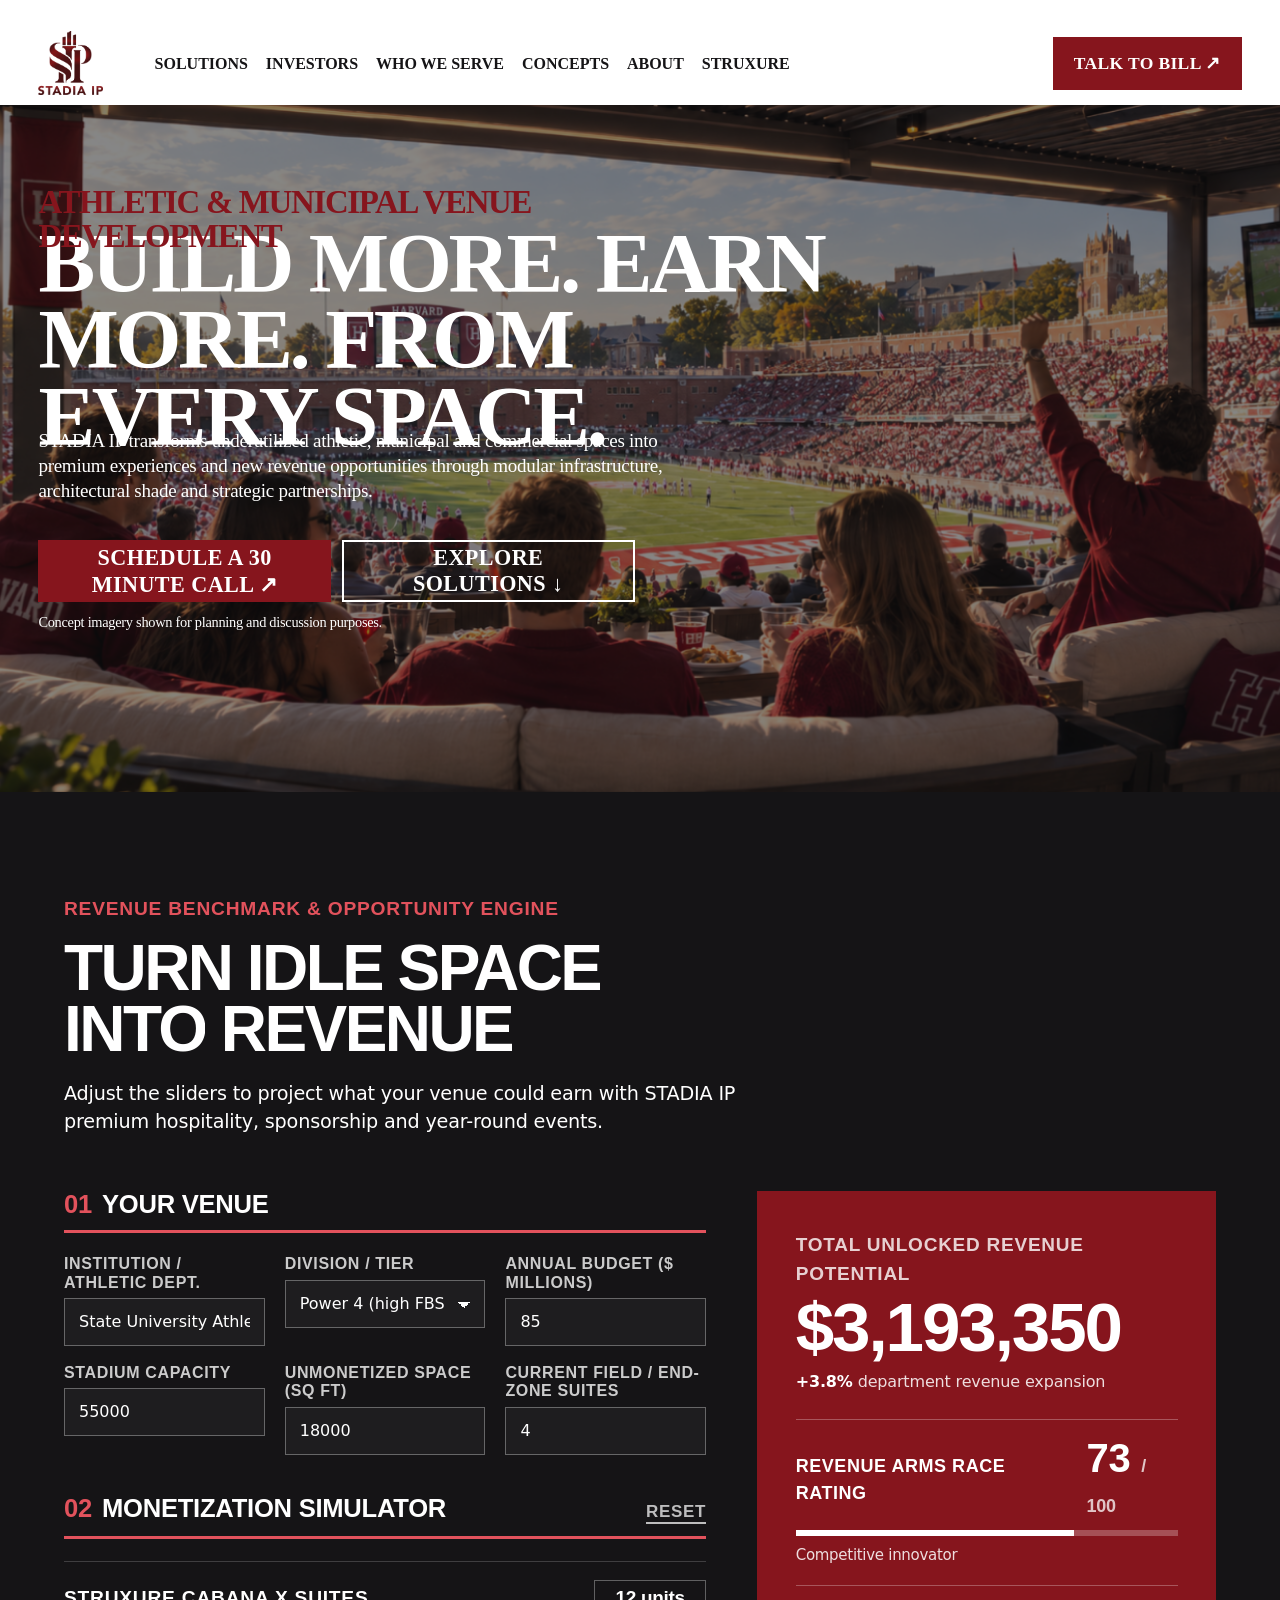
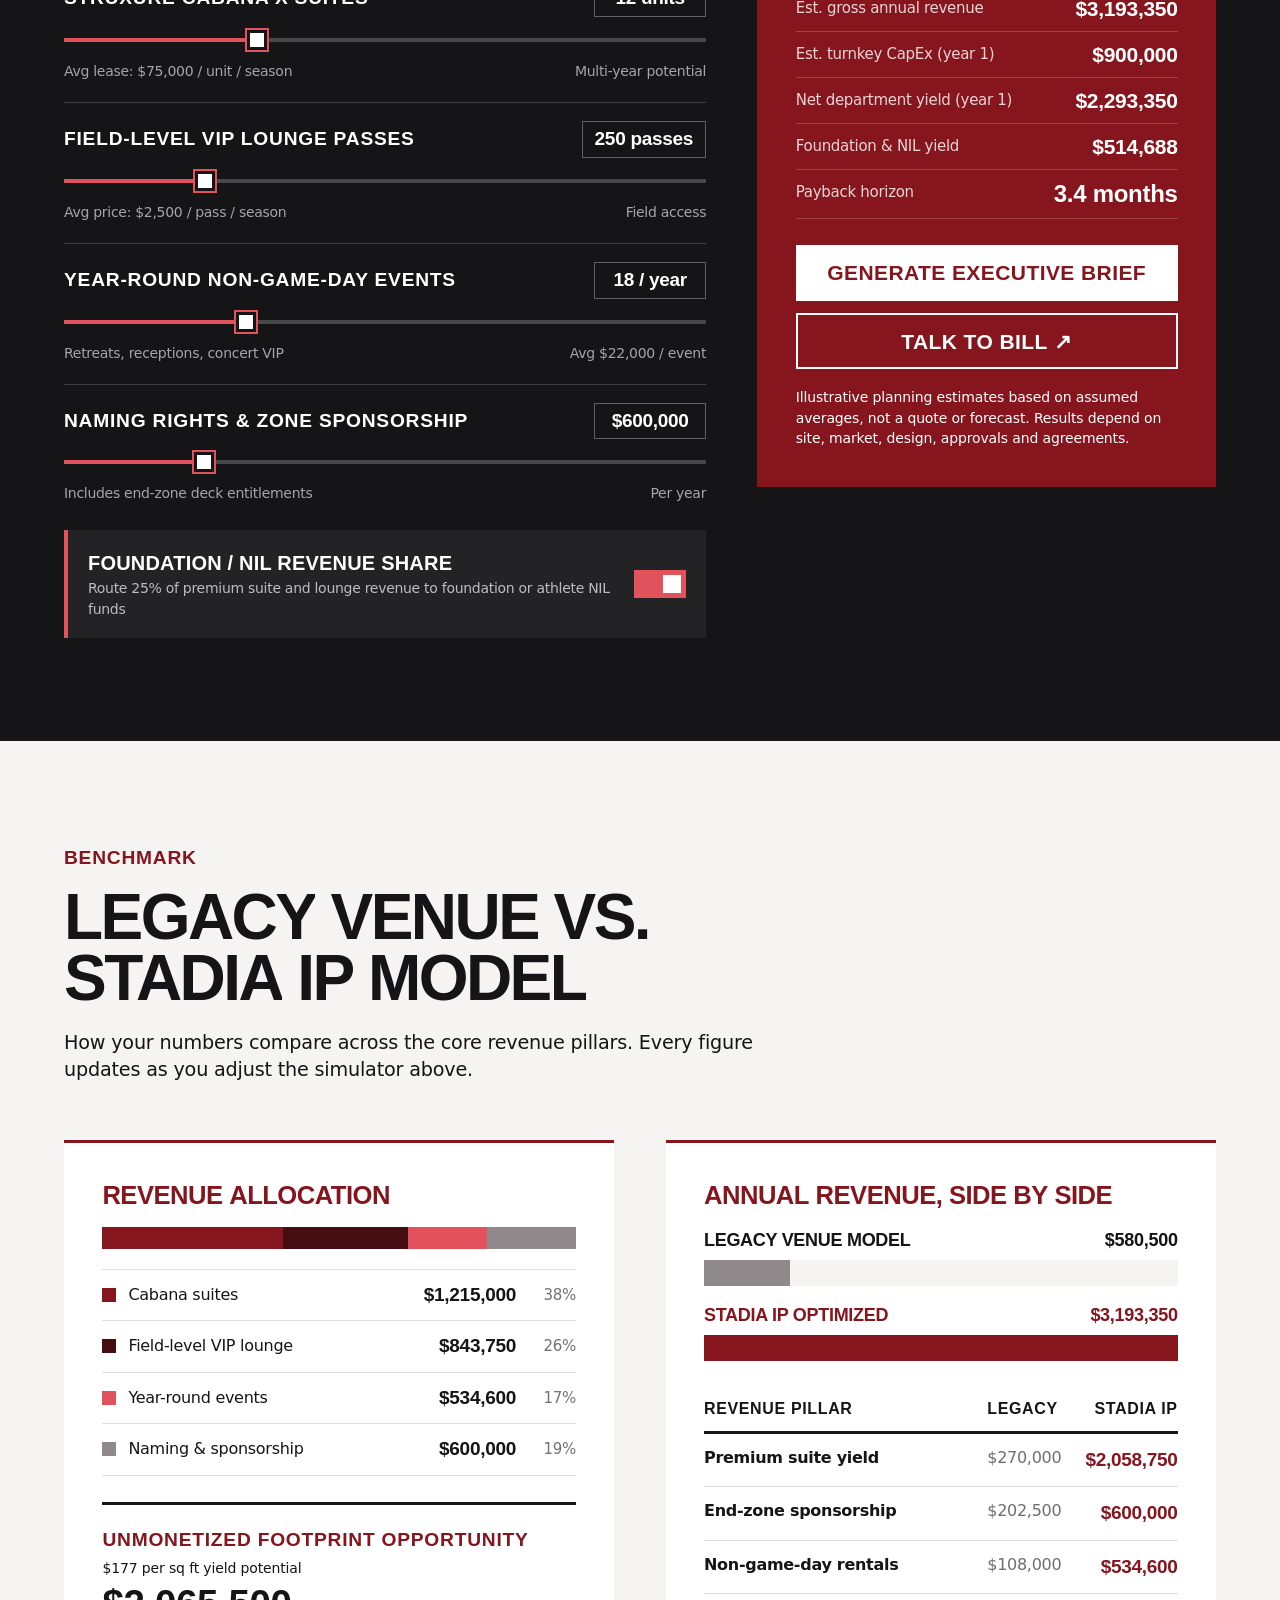
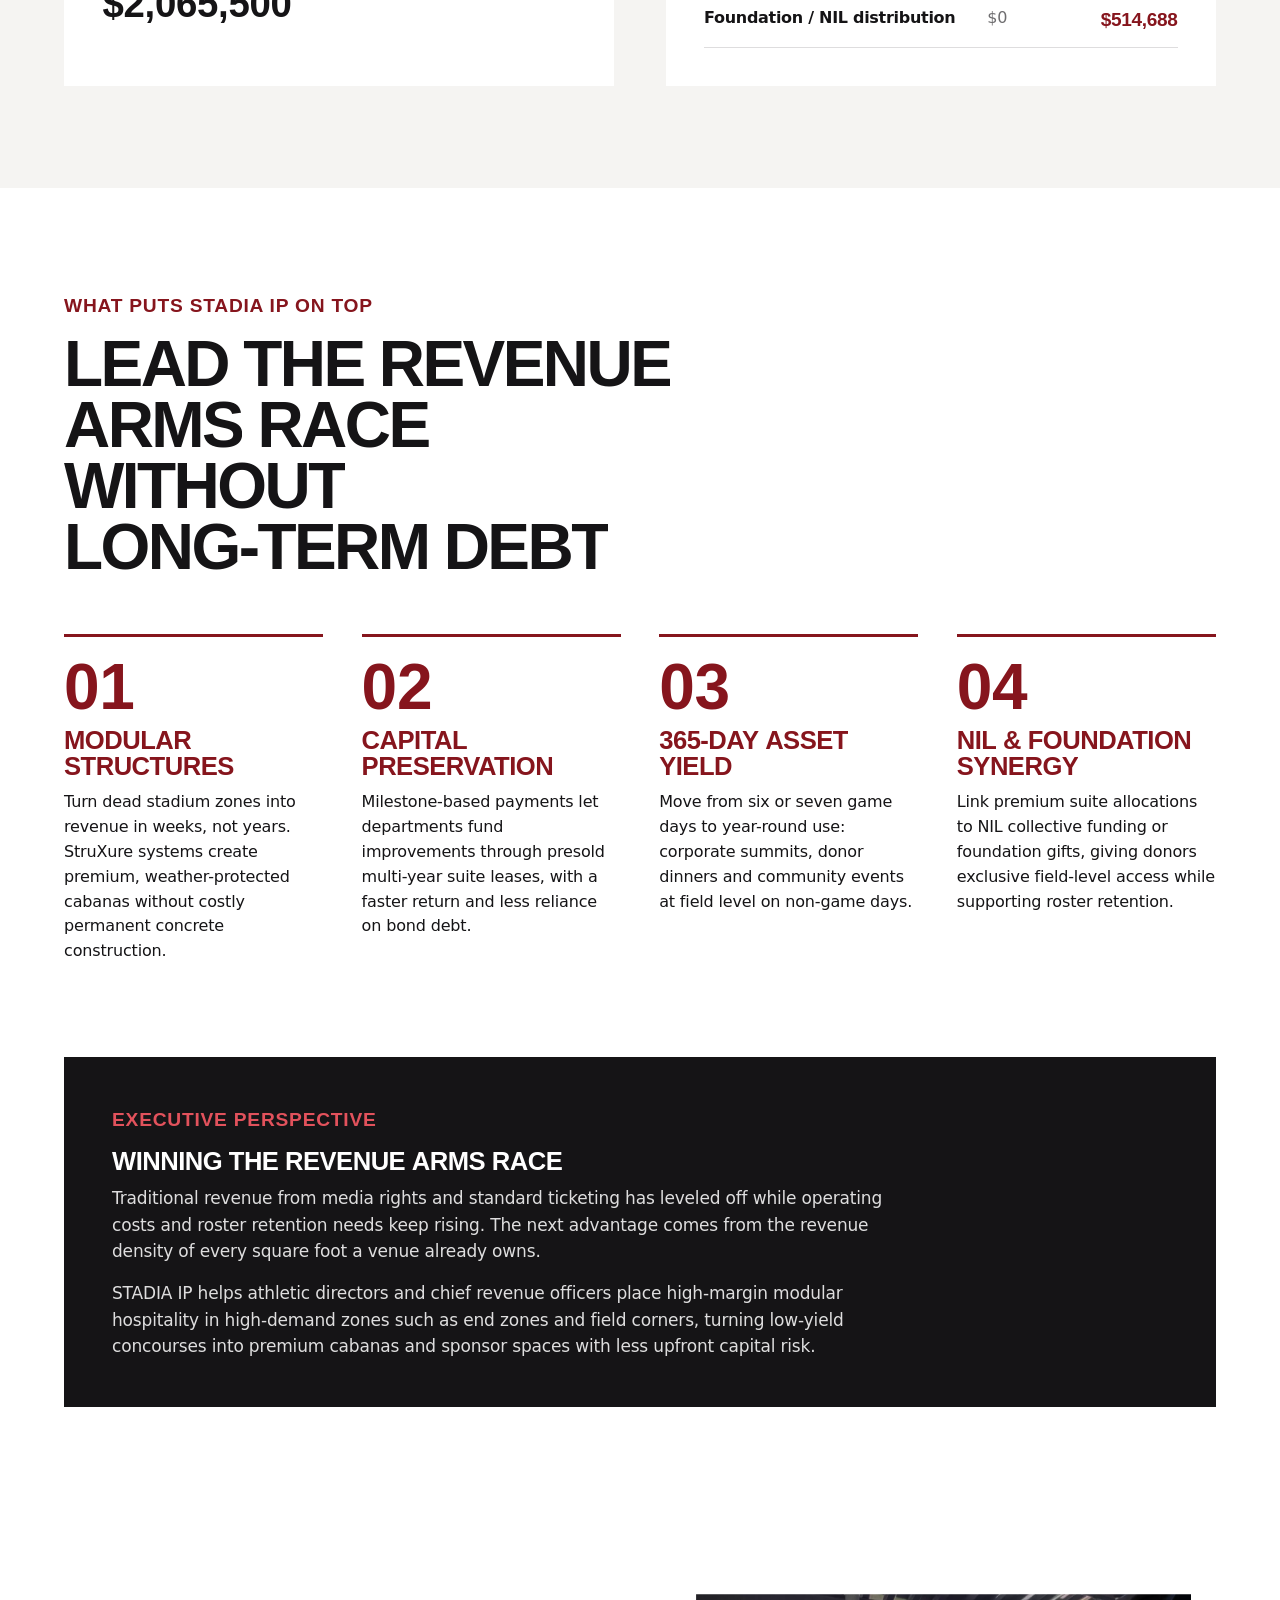
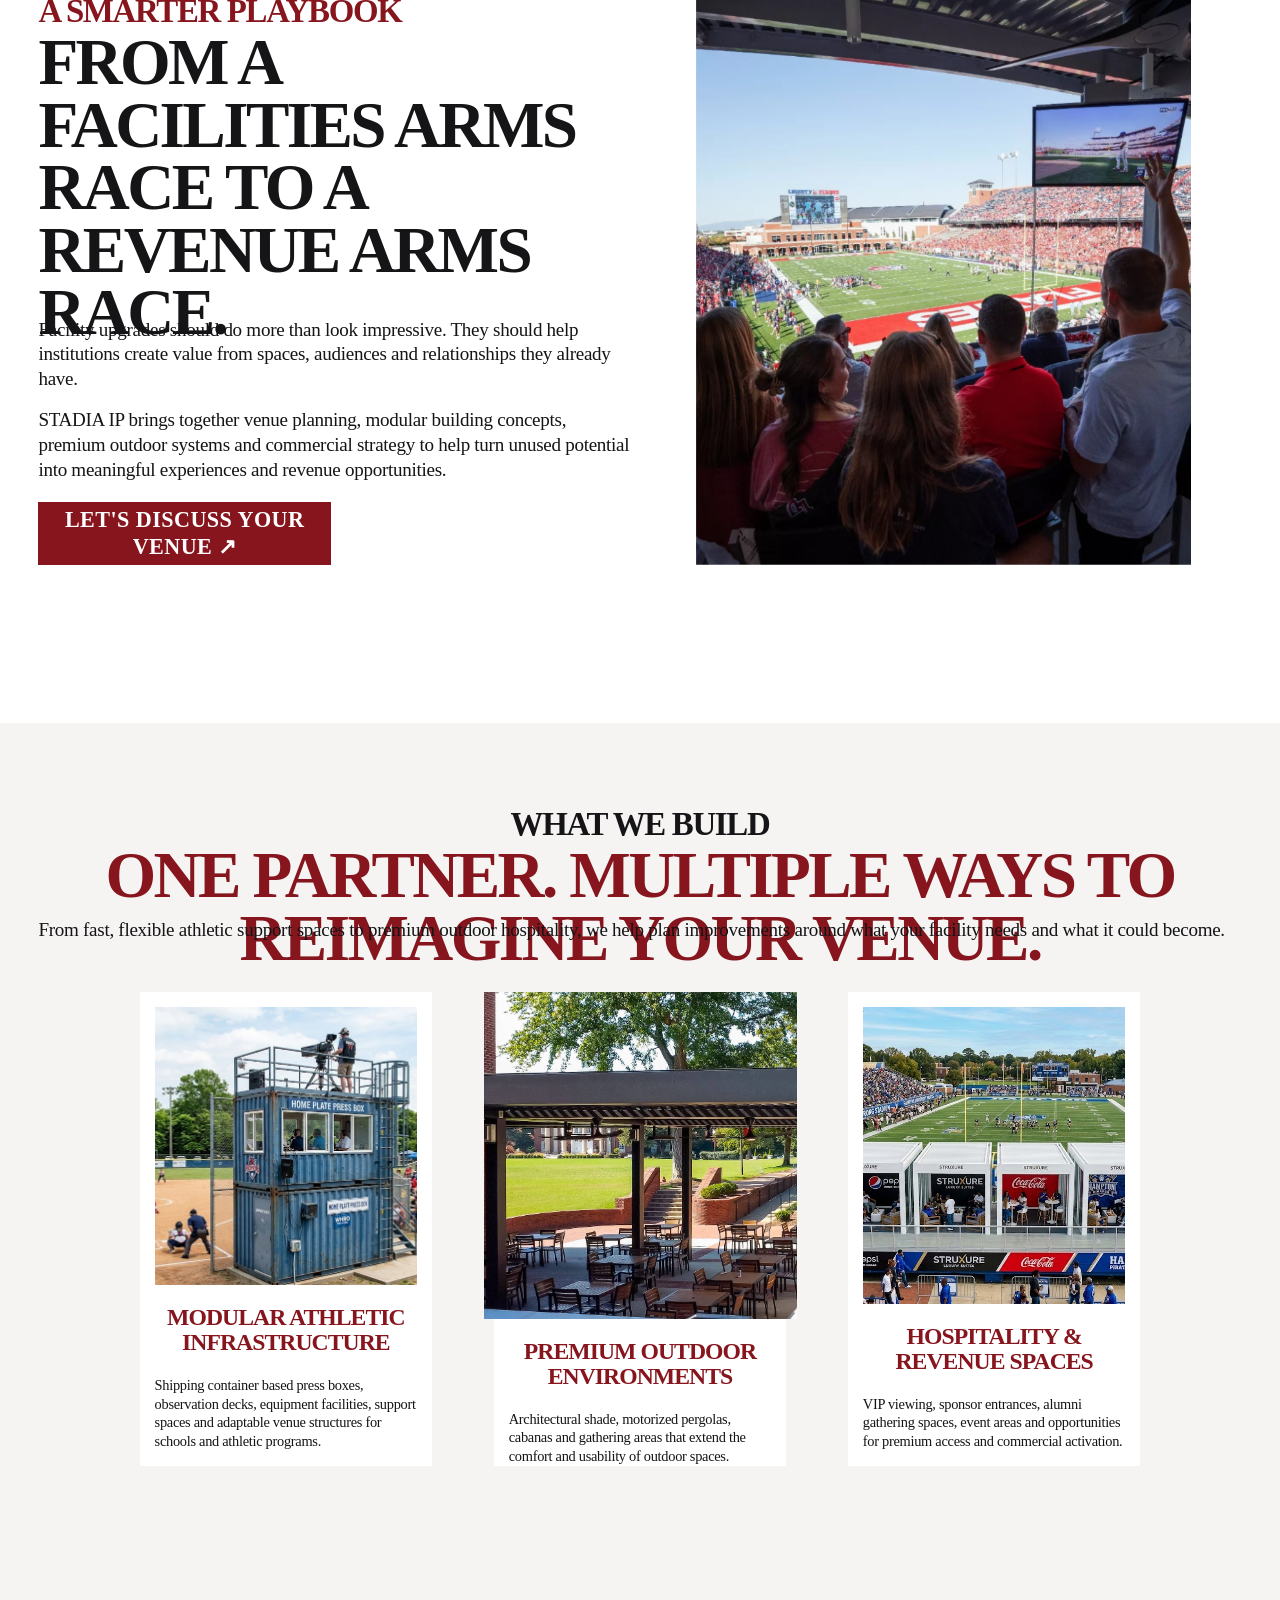
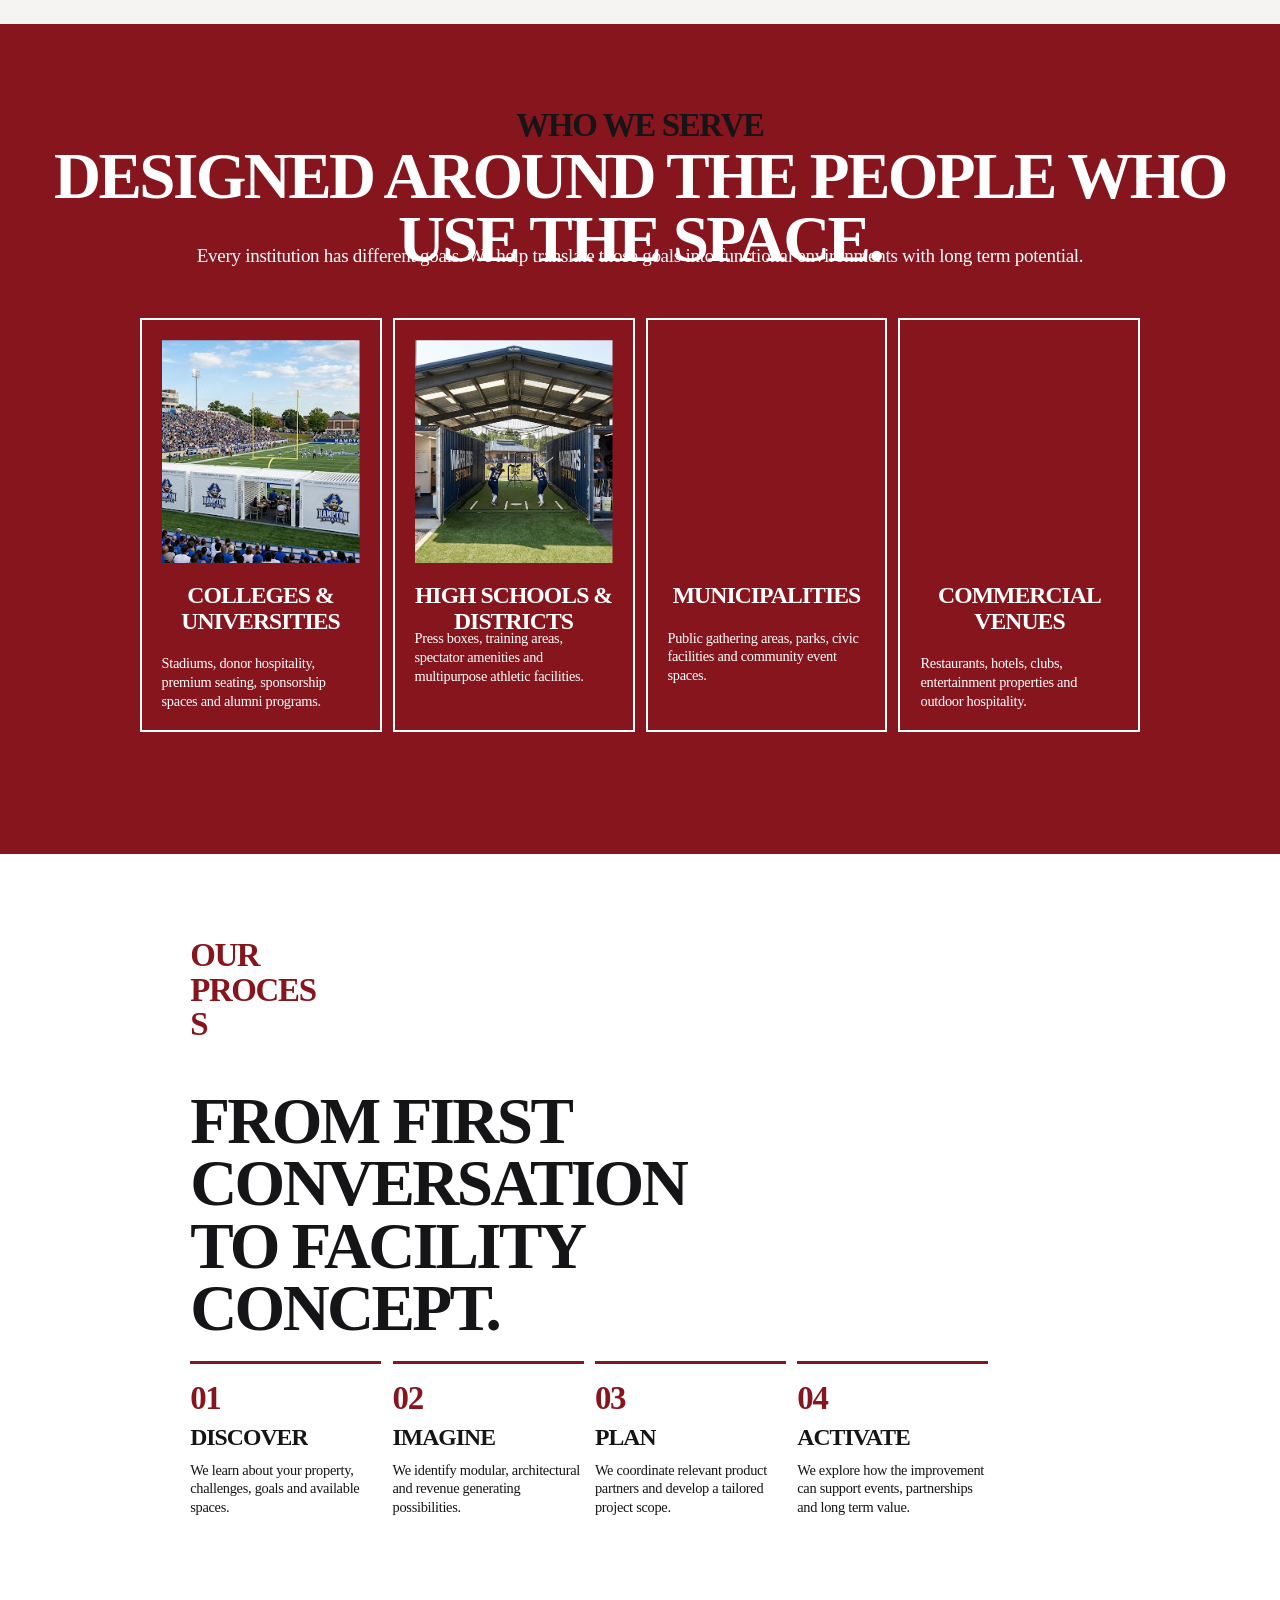
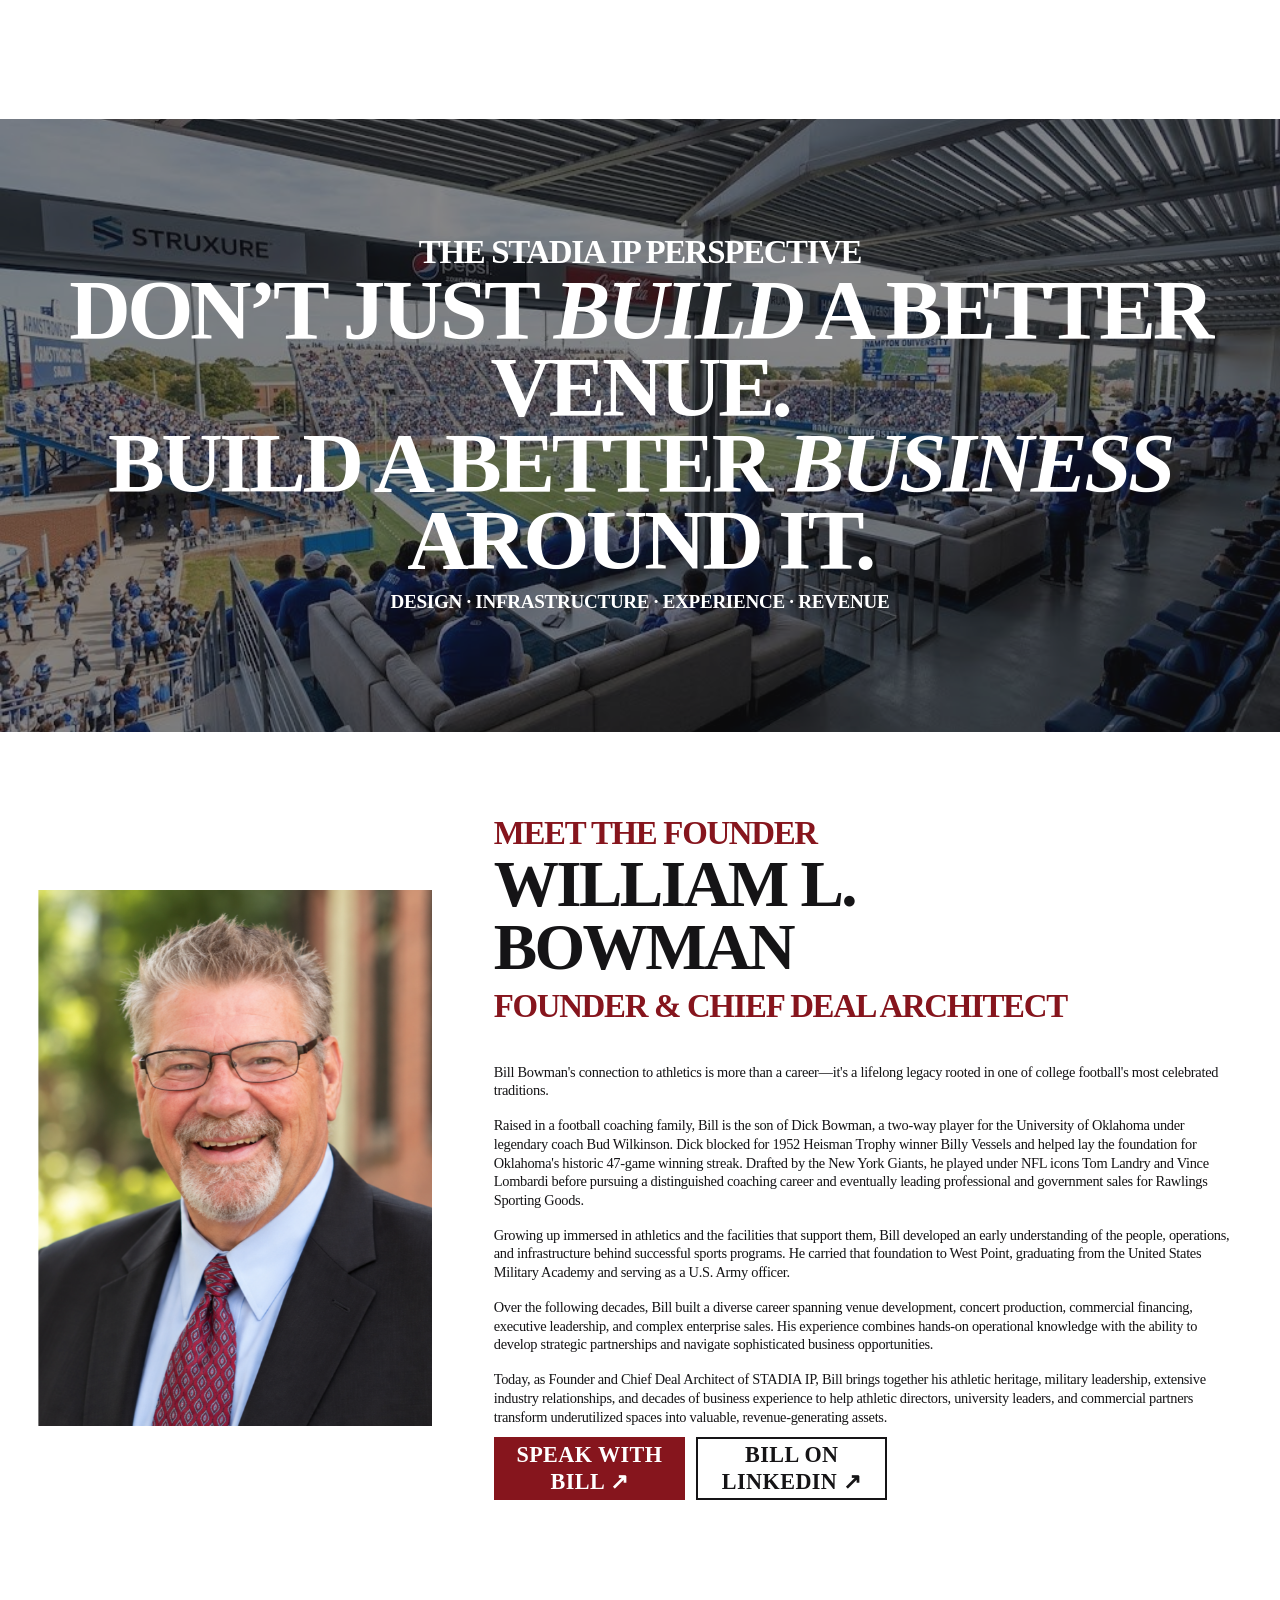
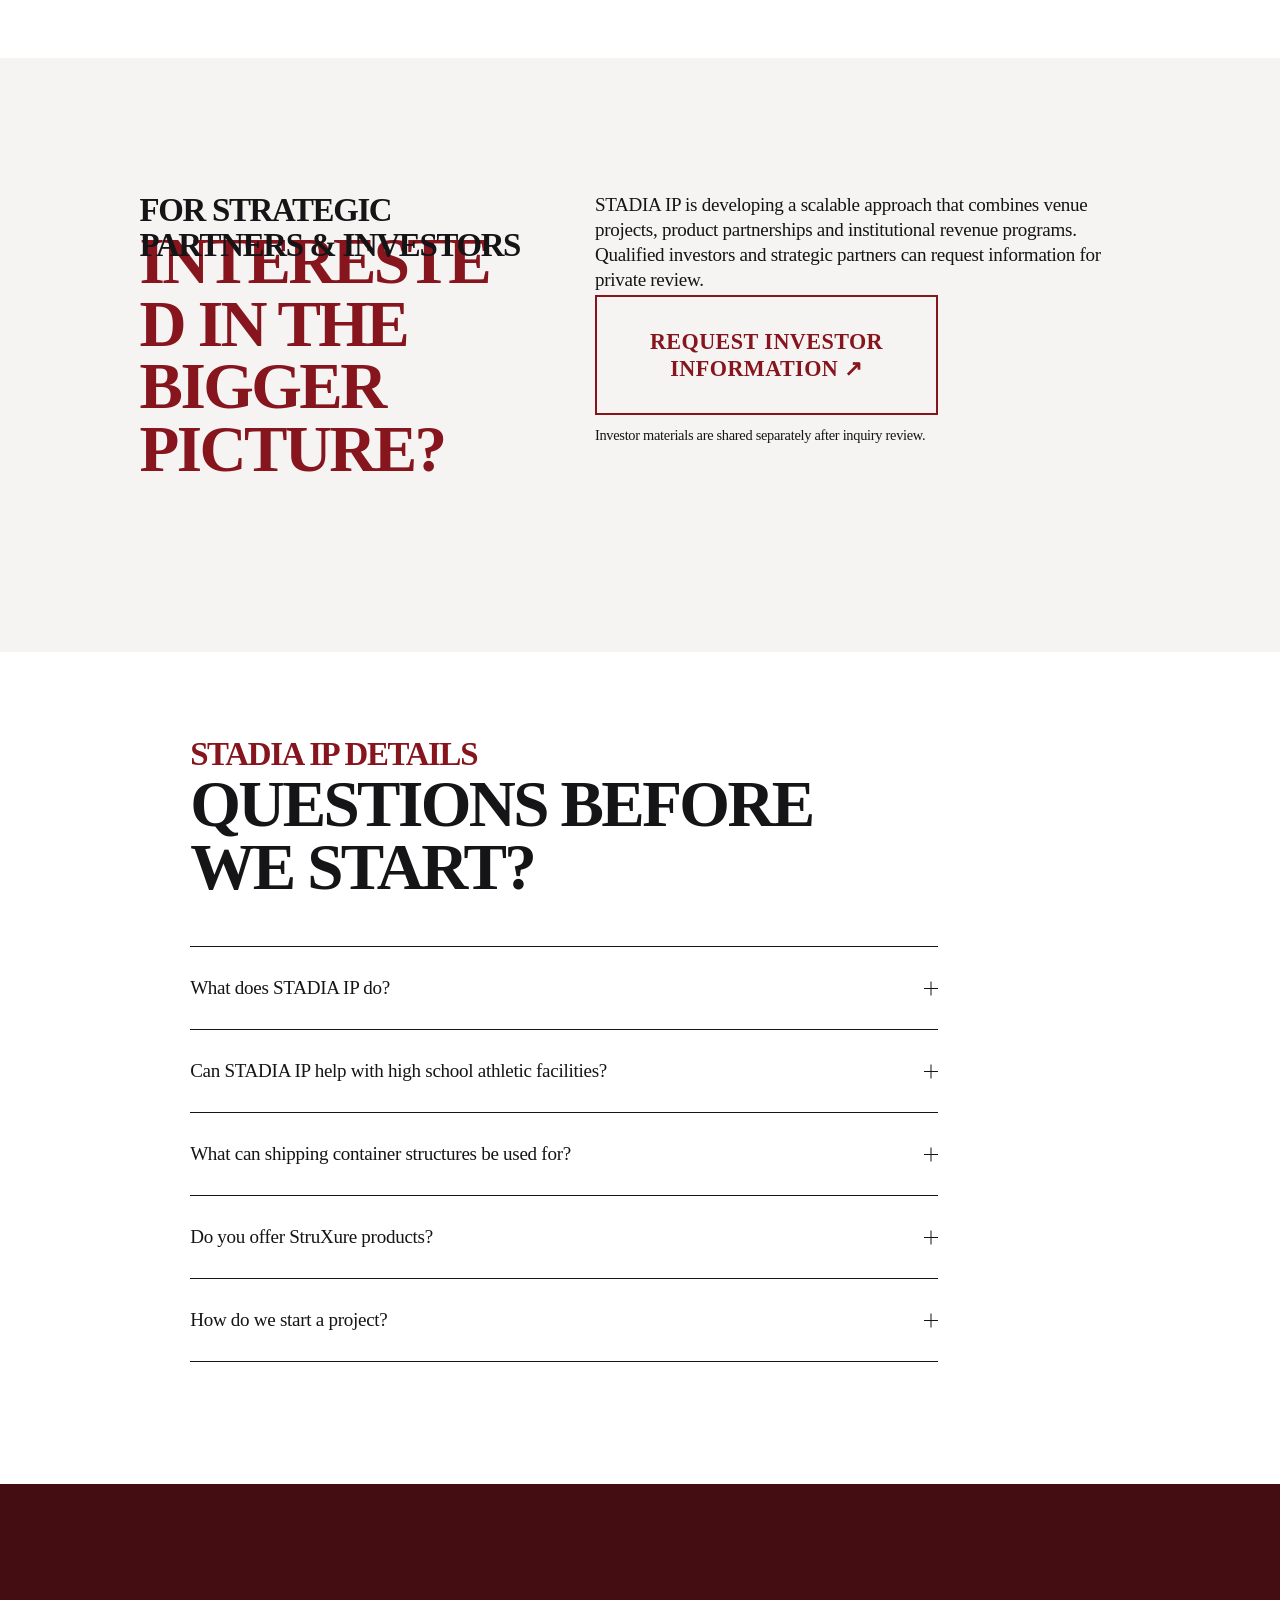
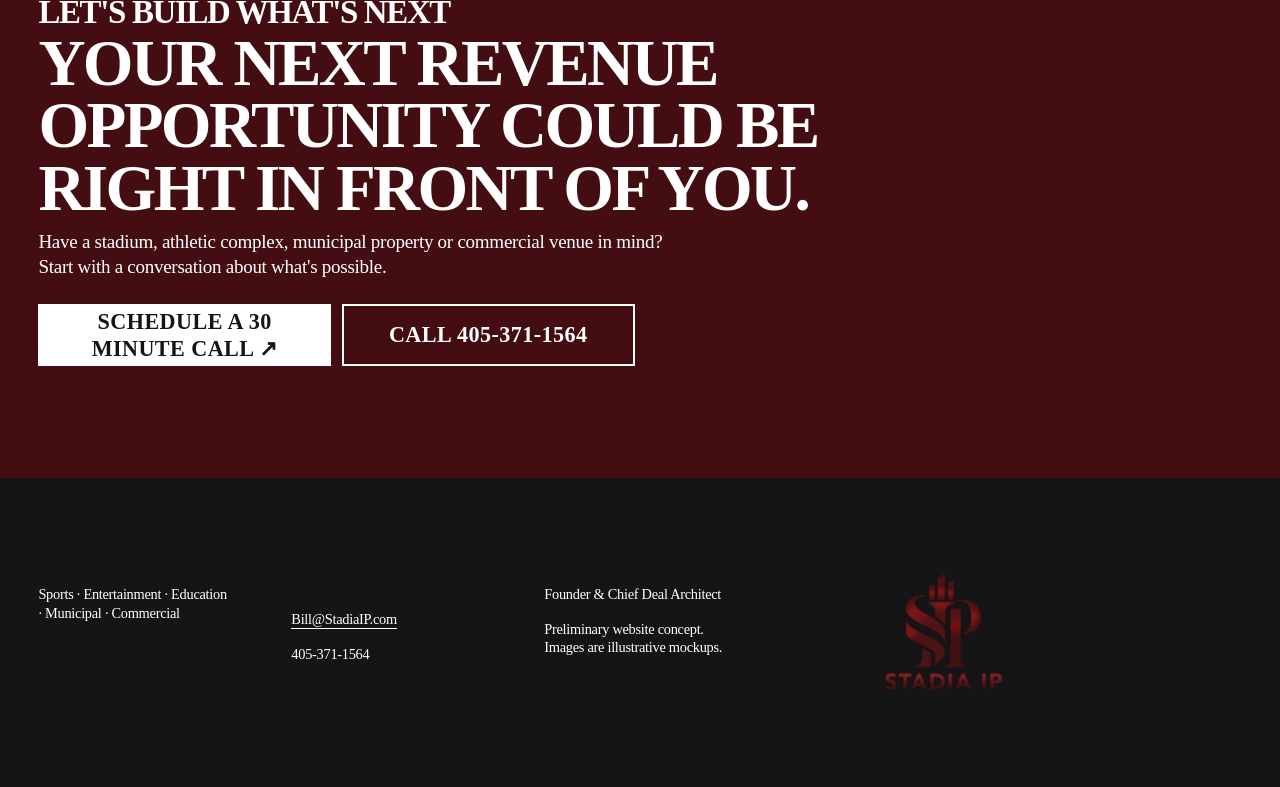
==== commit 3c3dee25: "Google calendar integration" ====
--- a/index.html
+++ b/index.html
@@ -1801,7 +1801,7 @@
 
 
 <div class="sqs-block-button-container sqs-button-block-container-system_desktop sqs-block-button-container--center sqs-stretched preFade fadeIn" data-animation-role="button" data-button-size="medium" data-button-type="primary" id="yui_3_17_2_1_1793571979812_94" style="transition-timing-function: ease; transition-duration: 0.65s; transition-delay: 0.201754s;">
-  <a href="contact.html" class="sqs-block-button-element--medium sqs-button-element--primary sqs-block-button-element" data-sqsp-button="" data-initialized="true">
+  <a href="https://calendar.app.google/iaiNygTW1iEBeNHJ7" target="_blank" rel="noopener" class="sqs-block-button-element--medium sqs-button-element--primary sqs-block-button-element" data-sqsp-button="" data-initialized="true">
     SCHEDULE A 30 MINUTE CALL ↗
   </a>
   
@@ -2909,7 +2909,7 @@
 
 
 <div class="sqs-block-button-container sqs-button-block-container-system_desktop sqs-block-button-container--center sqs-stretched preFade fadeIn" data-animation-role="button" data-button-size="medium" data-button-type="primary" id="yui_3_17_2_1_1793571979812_108" style="transition-timing-function: ease; transition-duration: 0.65s; transition-delay: 0.263158s;">
-  <a href="contact.html" class="sqs-block-button-element--medium sqs-button-element--primary sqs-block-button-element" data-sqsp-button="" data-initialized="true">
+  <a href="https://calendar.app.google/iaiNygTW1iEBeNHJ7" target="_blank" rel="noopener" class="sqs-block-button-element--medium sqs-button-element--primary sqs-block-button-element" data-sqsp-button="" data-initialized="true">
     LET'S DISCUSS YOUR VENUE ↗
   </a>
   
@@ -13034,7 +13034,7 @@
 
 
 <div class="sqs-block-button-container sqs-button-block-container-system_desktop sqs-block-button-container--center sqs-stretched preFade" data-animation-role="button" data-button-size="medium" data-button-type="primary" id="yui_3_17_2_1_1793571979812_115" style="transition-timing-function: ease; transition-duration: 0.65s; transition-delay: 0.666667s;">
-  <a href="contact.html" class="sqs-block-button-element--medium sqs-button-element--primary sqs-block-button-element" data-sqsp-button="" data-initialized="true">
+  <a href="https://calendar.app.google/iaiNygTW1iEBeNHJ7" target="_blank" rel="noopener" class="sqs-block-button-element--medium sqs-button-element--primary sqs-block-button-element" data-sqsp-button="" data-initialized="true">
     SPEAK WITH BILL ↗
   </a>
   
@@ -15229,7 +15229,7 @@
 
 
 <div class="sqs-block-button-container sqs-button-block-container-system_desktop sqs-block-button-container--center sqs-stretched preFade" data-animation-role="button" data-button-size="medium" data-button-type="primary" id="yui_3_17_2_1_1793571979812_136" style="transition-timing-function: ease; transition-duration: 0.65s; transition-delay: 0.868421s;">
-  <a href="contact.html" class="sqs-block-button-element--medium sqs-button-element--primary sqs-block-button-element" data-sqsp-button="" data-initialized="true">
+  <a href="https://calendar.app.google/iaiNygTW1iEBeNHJ7" target="_blank" rel="noopener" class="sqs-block-button-element--medium sqs-button-element--primary sqs-block-button-element" data-sqsp-button="" data-initialized="true">
     SCHEDULE A 30 MINUTE CALL ↗
   </a>
   
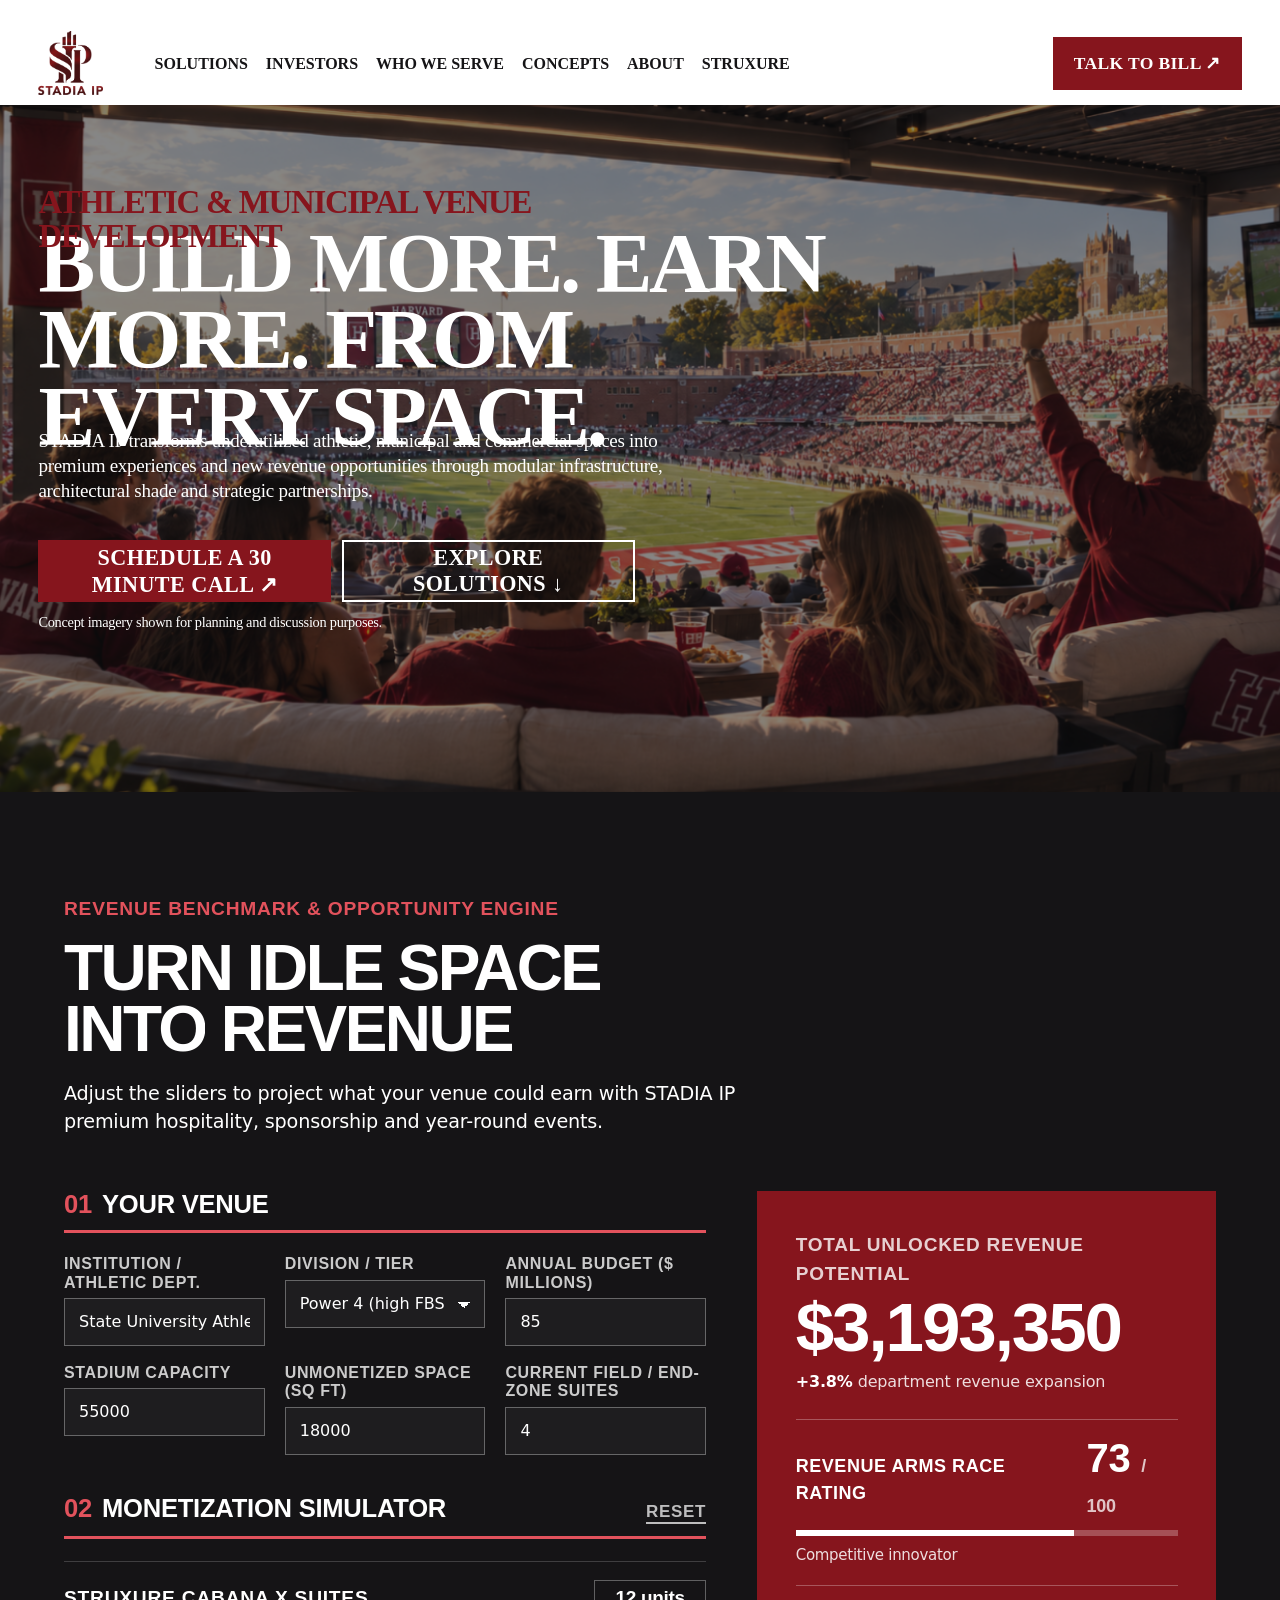
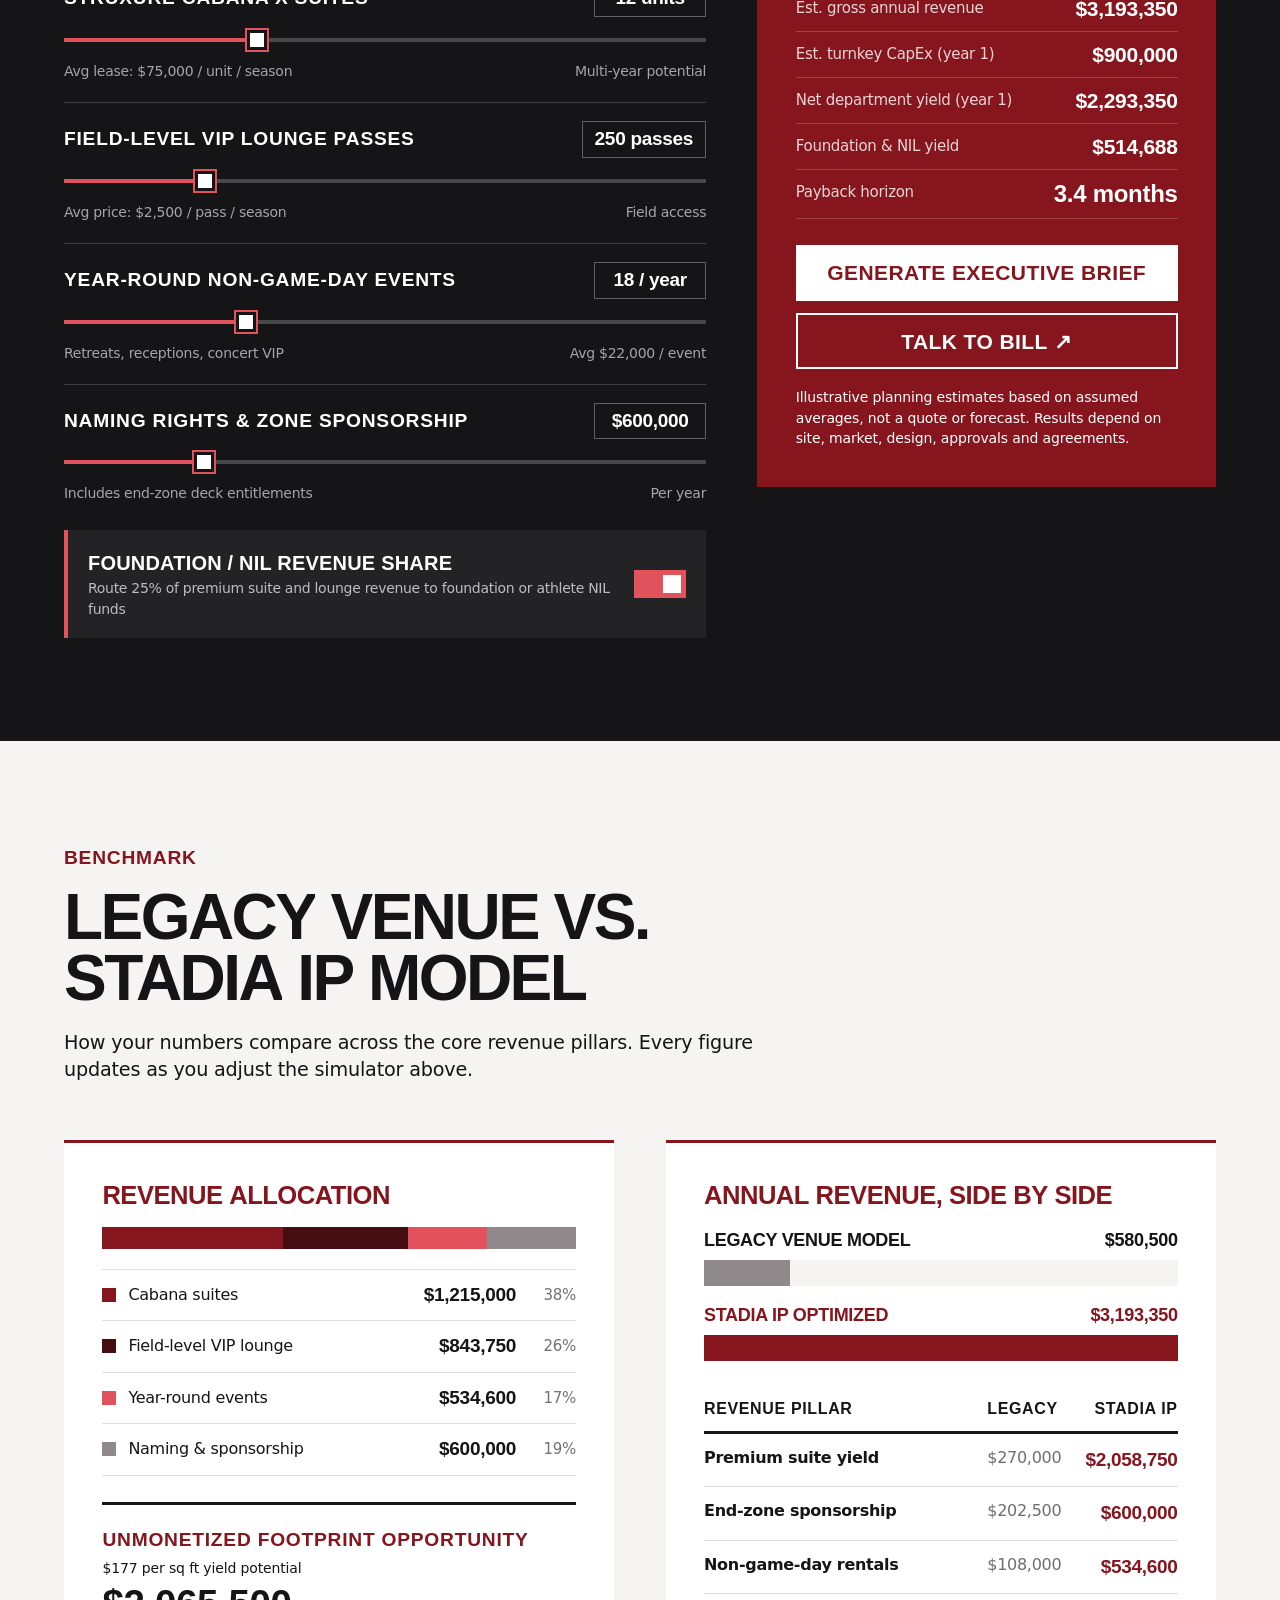
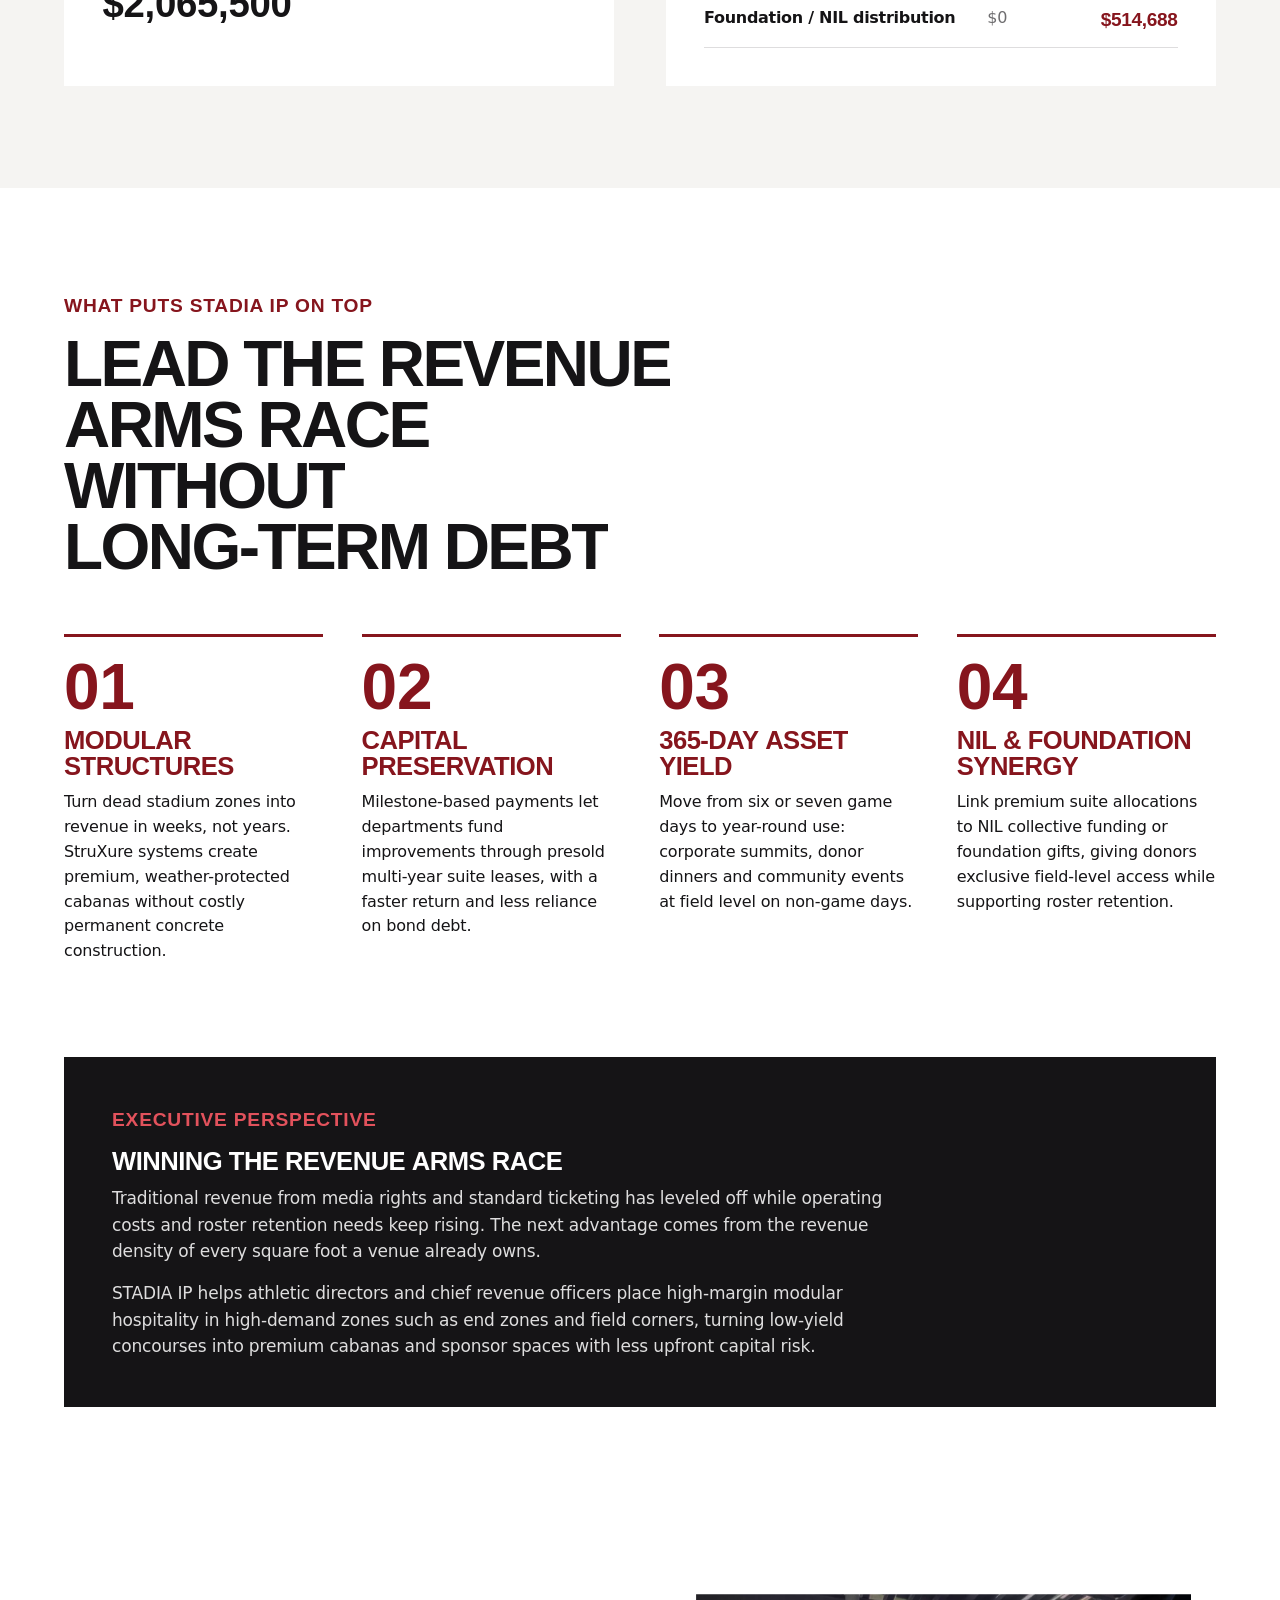
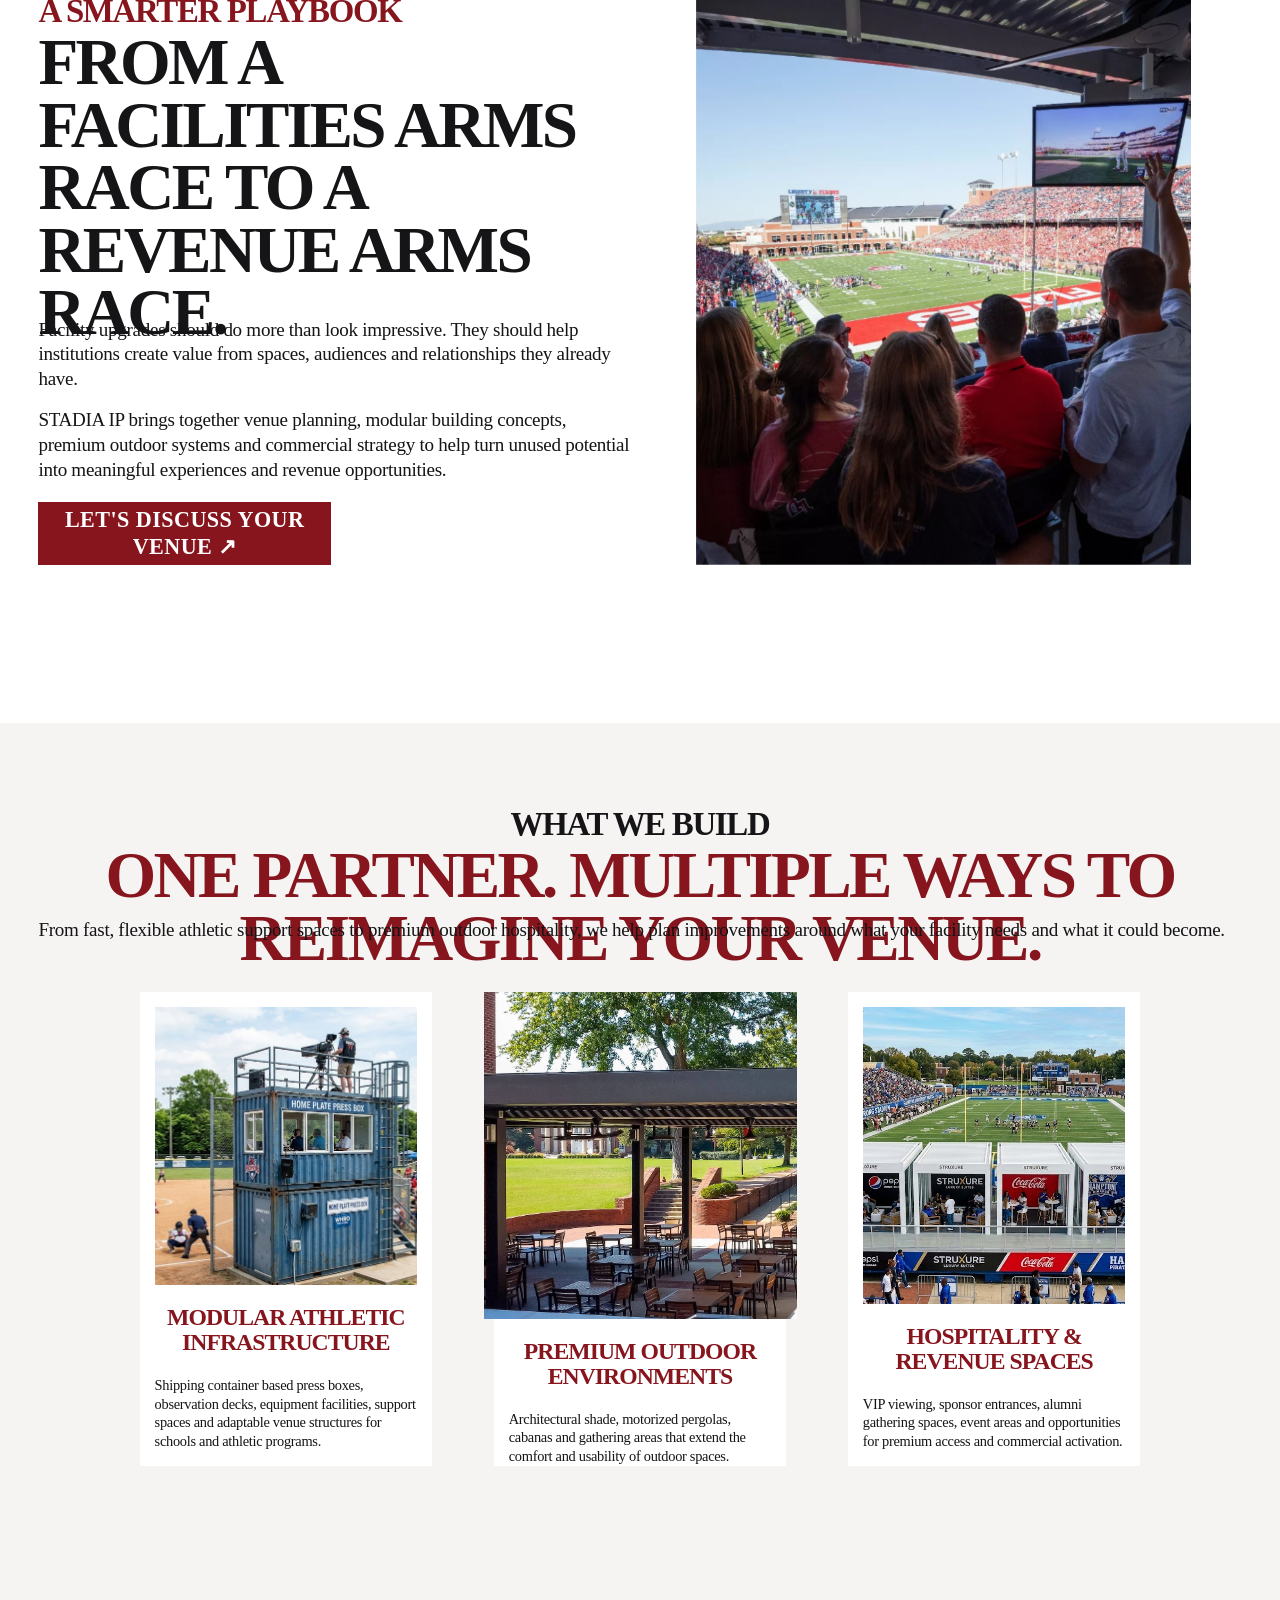
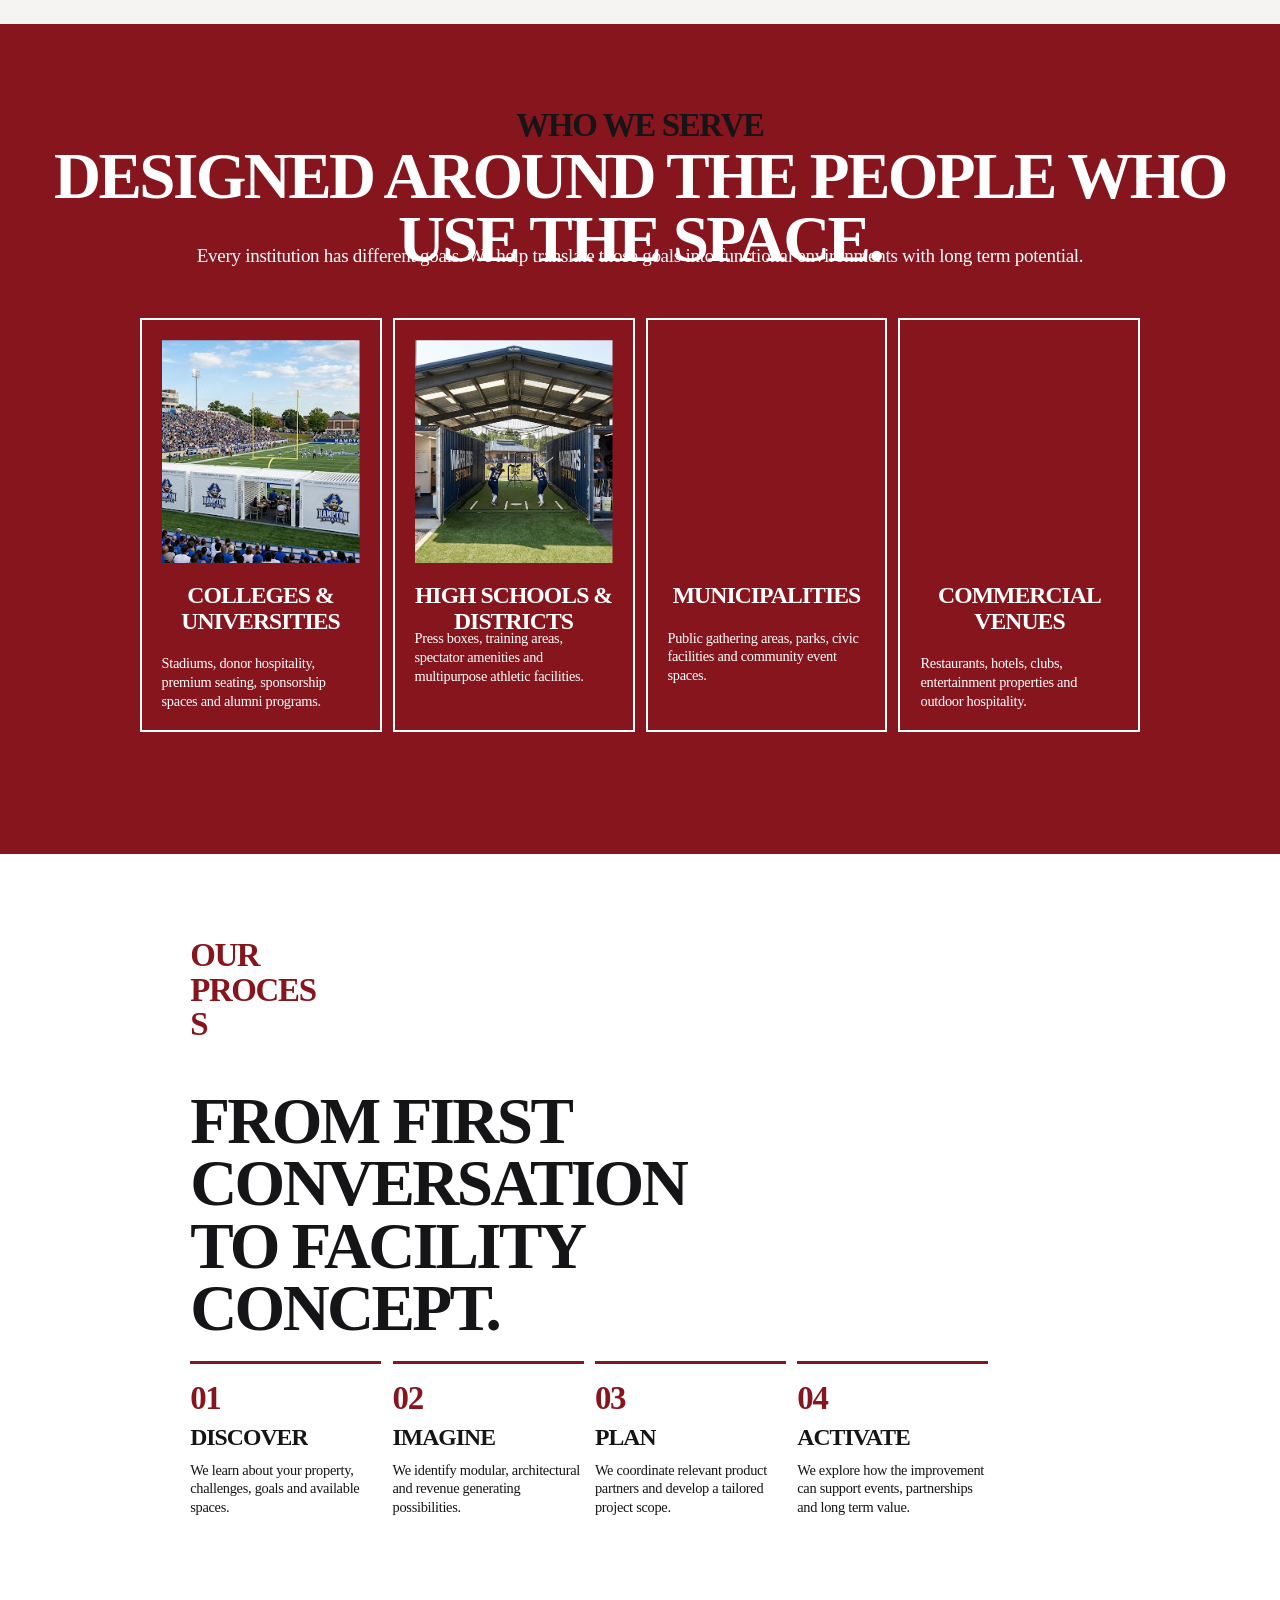
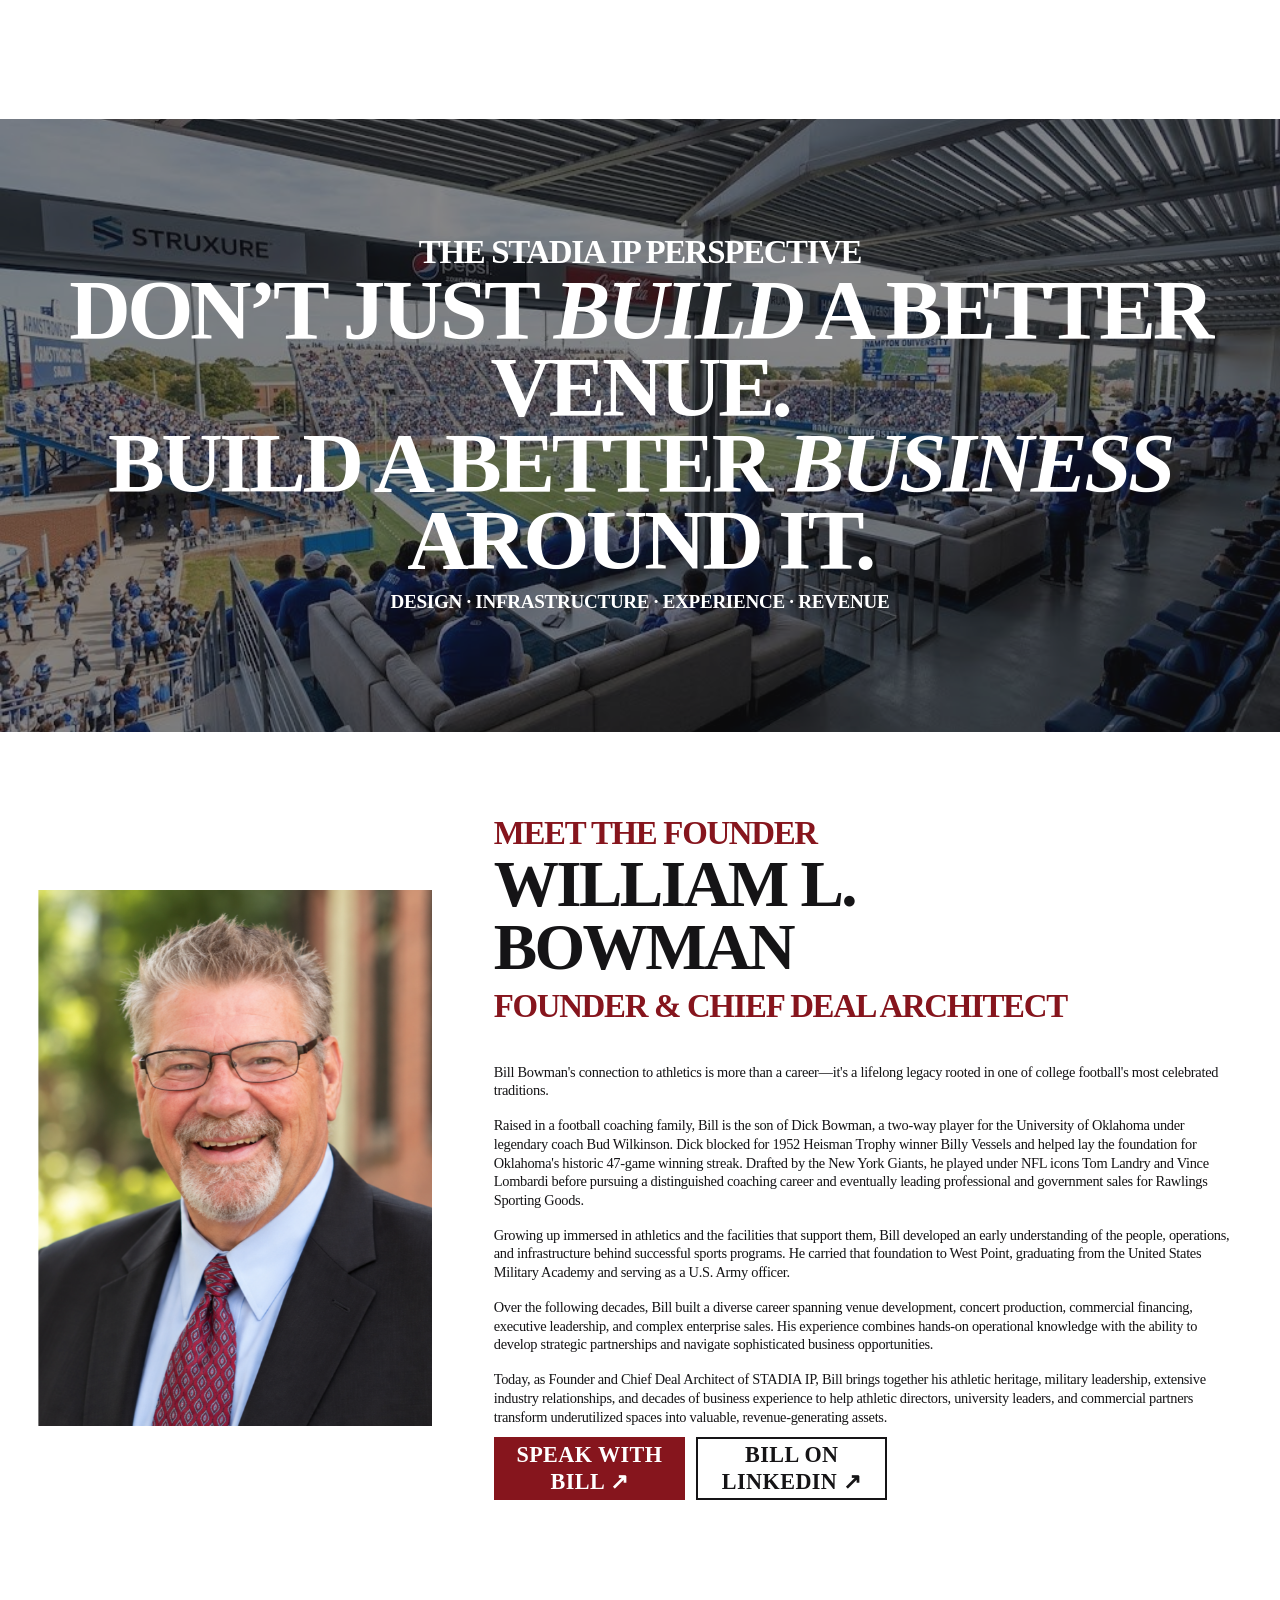
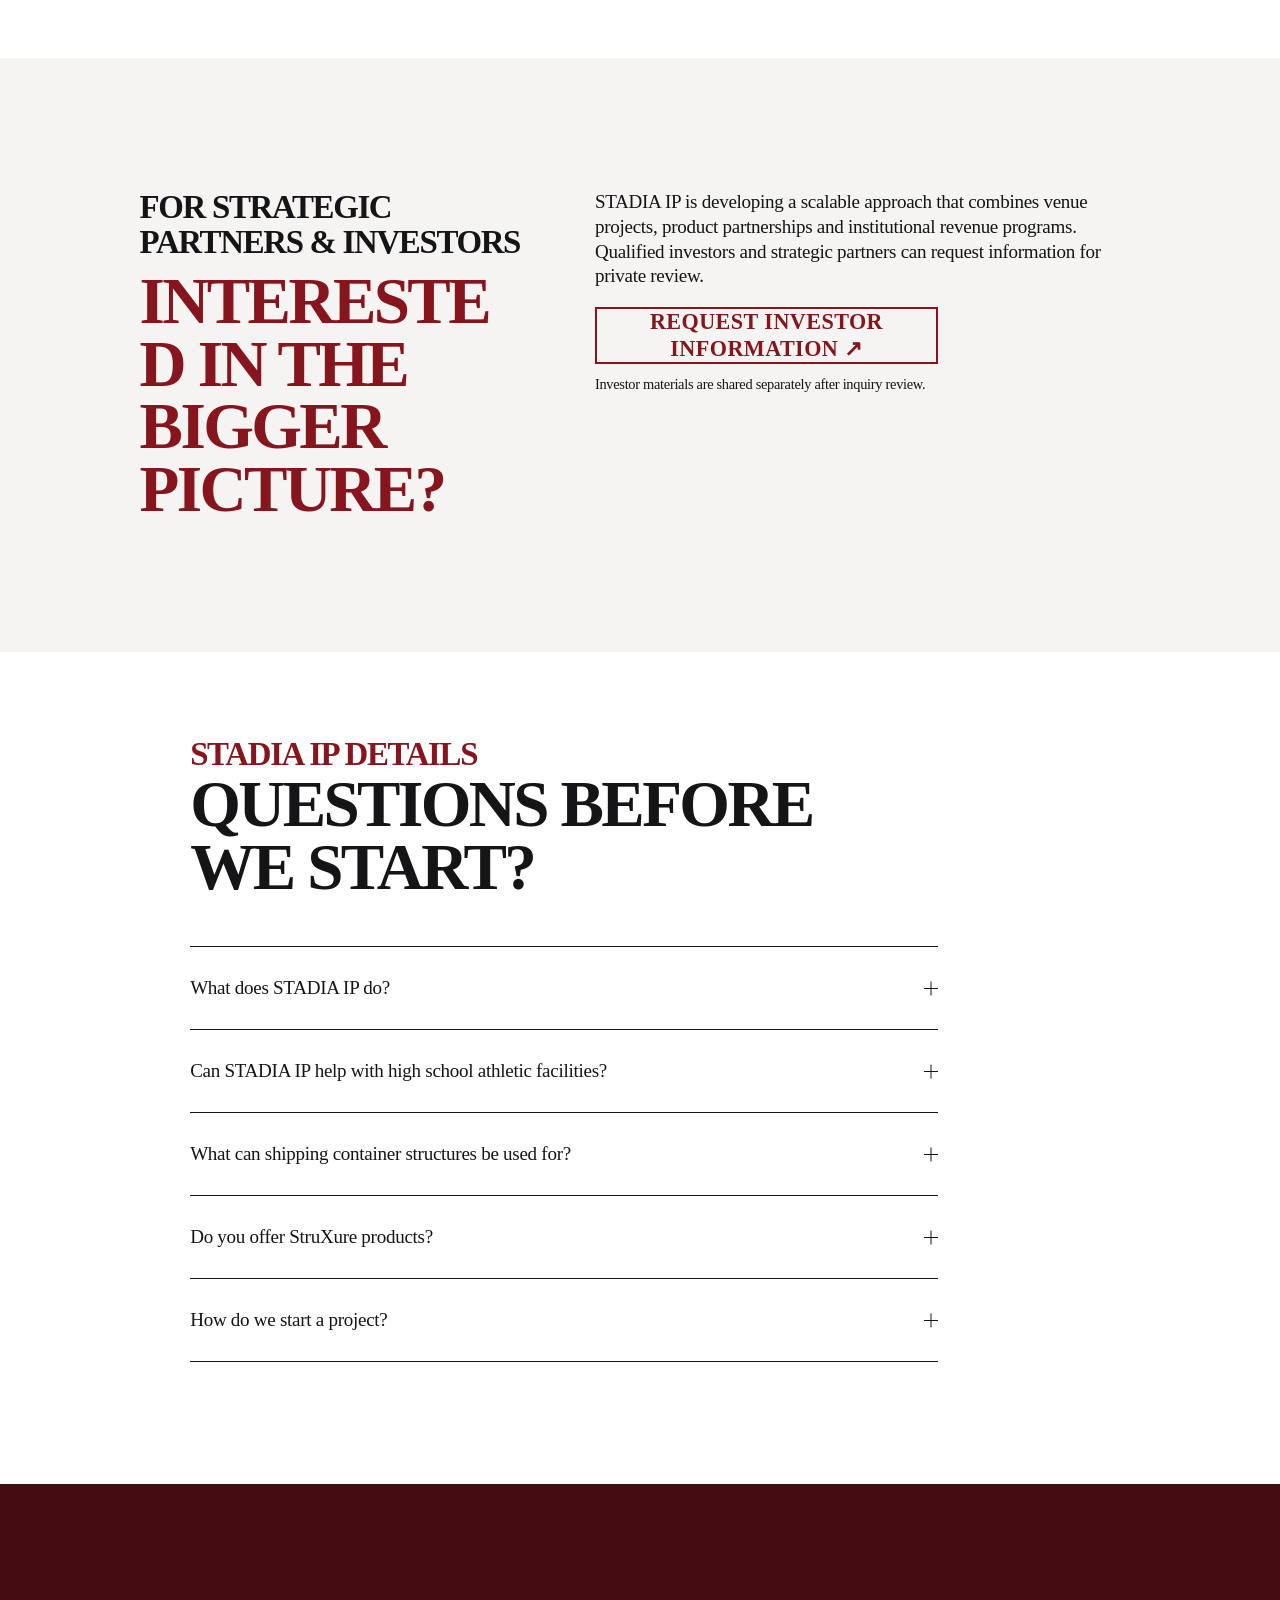
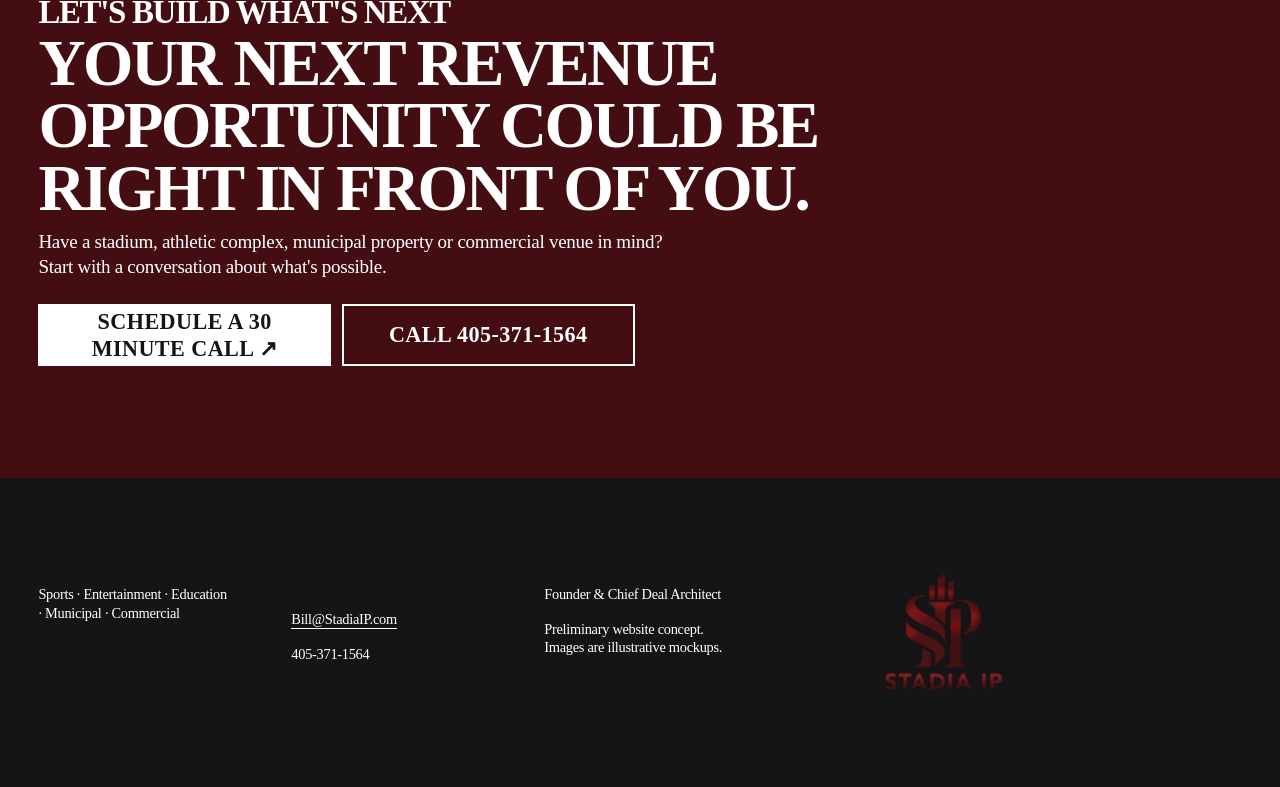
==== commit e9b03833: "fixed overlap in homepage" ====
--- a/index.html
+++ b/index.html
@@ -13312,7 +13312,7 @@
 
   @media (min-width: 768px) {
     .fe-block-dd37a865702a52b52b46 {
-      grid-area: 1/4/5/12;
+      grid-area: 1/4/2/12;
       z-index: 6;
 
       
@@ -13353,7 +13353,7 @@
 
   @media (min-width: 768px) {
     .fe-block-942492659a41966c6510 {
-      grid-area: 2/4/6/12;
+      grid-area: 2/4/7/12;
       z-index: 4;
 
       
@@ -13394,7 +13394,7 @@
 
   @media (min-width: 768px) {
     .fe-block-d15ade3cc28c6e60ebce {
-      grid-area: 1/13/4/24;
+      grid-area: 1/13/3/24;
       z-index: 5;
 
       
@@ -13435,7 +13435,7 @@
 
   @media (min-width: 768px) {
     .fe-block-3fe509f882a863c94f53 {
-      grid-area: 3/13/5/20;
+      grid-area: 3/13/4/20;
       z-index: 8;
 
       
@@ -13476,7 +13476,7 @@
 
   @media (min-width: 768px) {
     .fe-block-yui_3_17_2_1_1793489305358_29378 {
-      grid-area: 5/13/6/21;
+      grid-area: 4/13/5/21;
       z-index: 9;
 
       
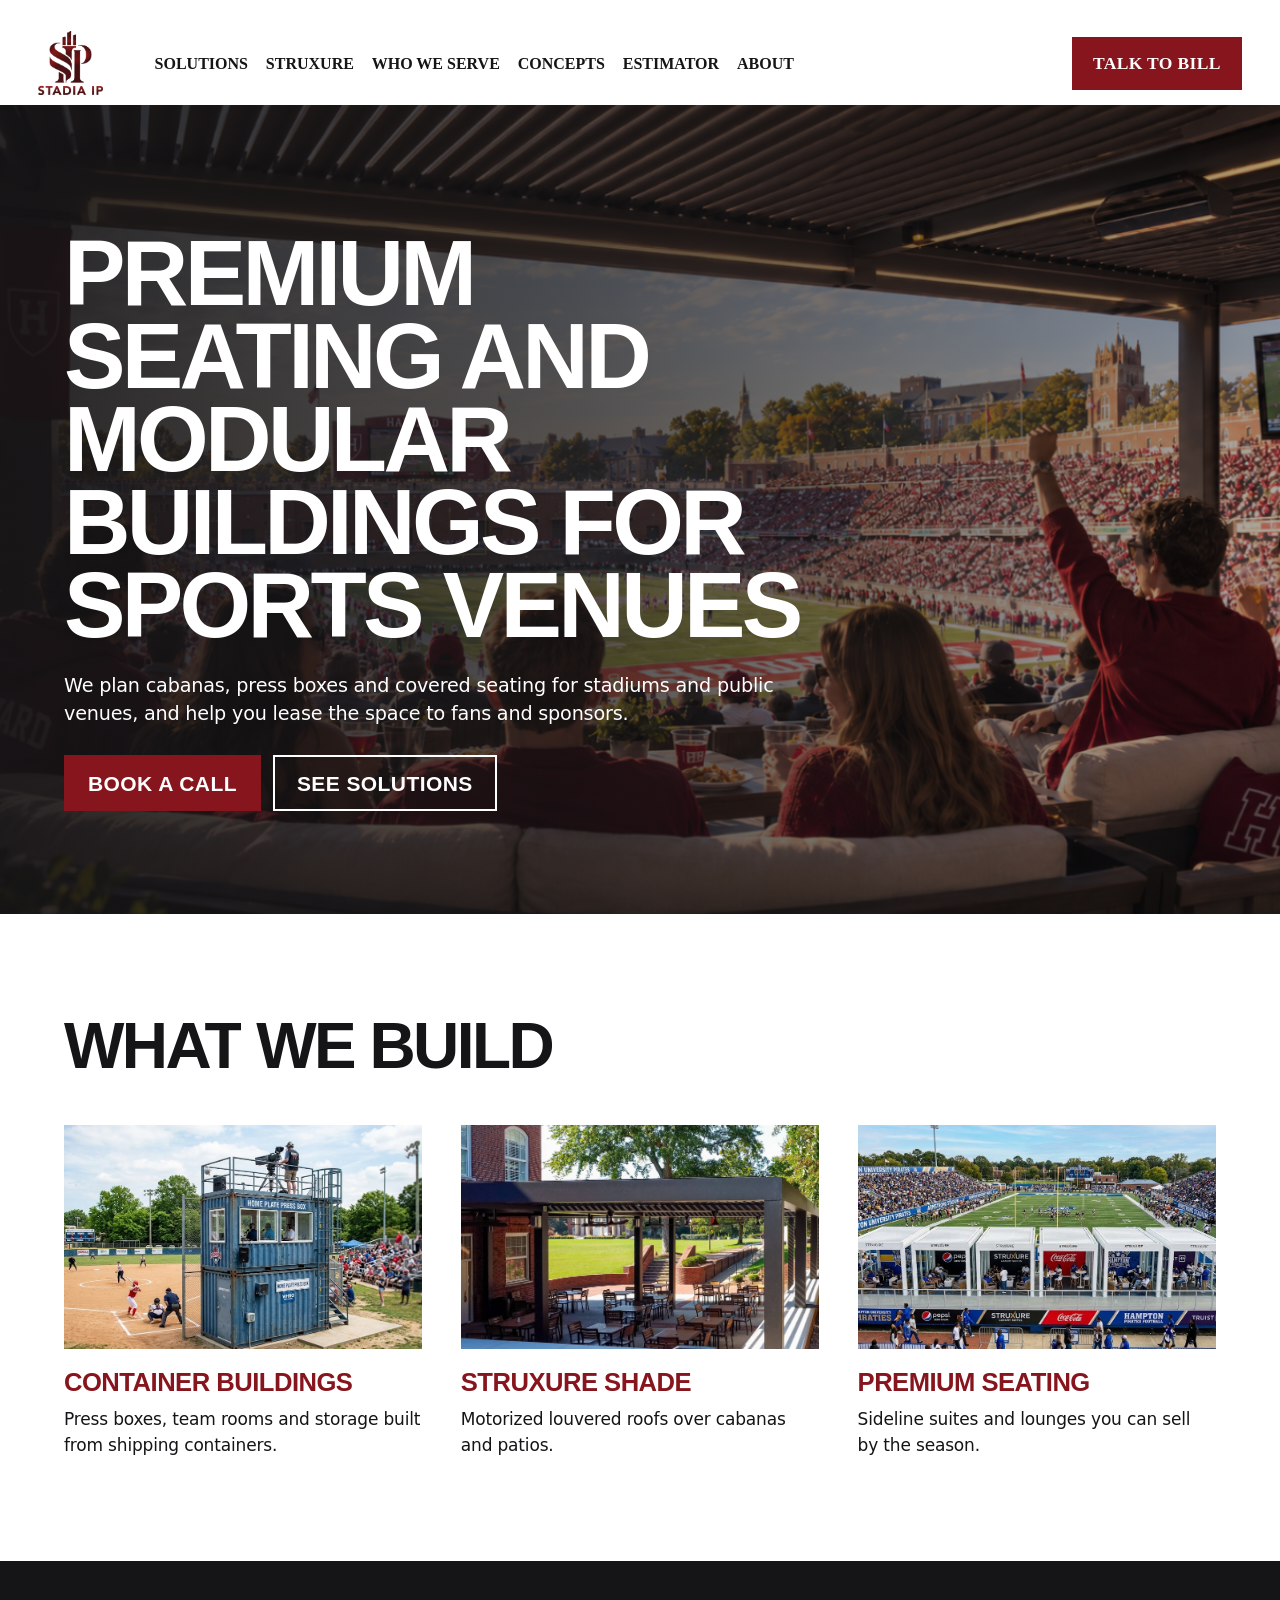
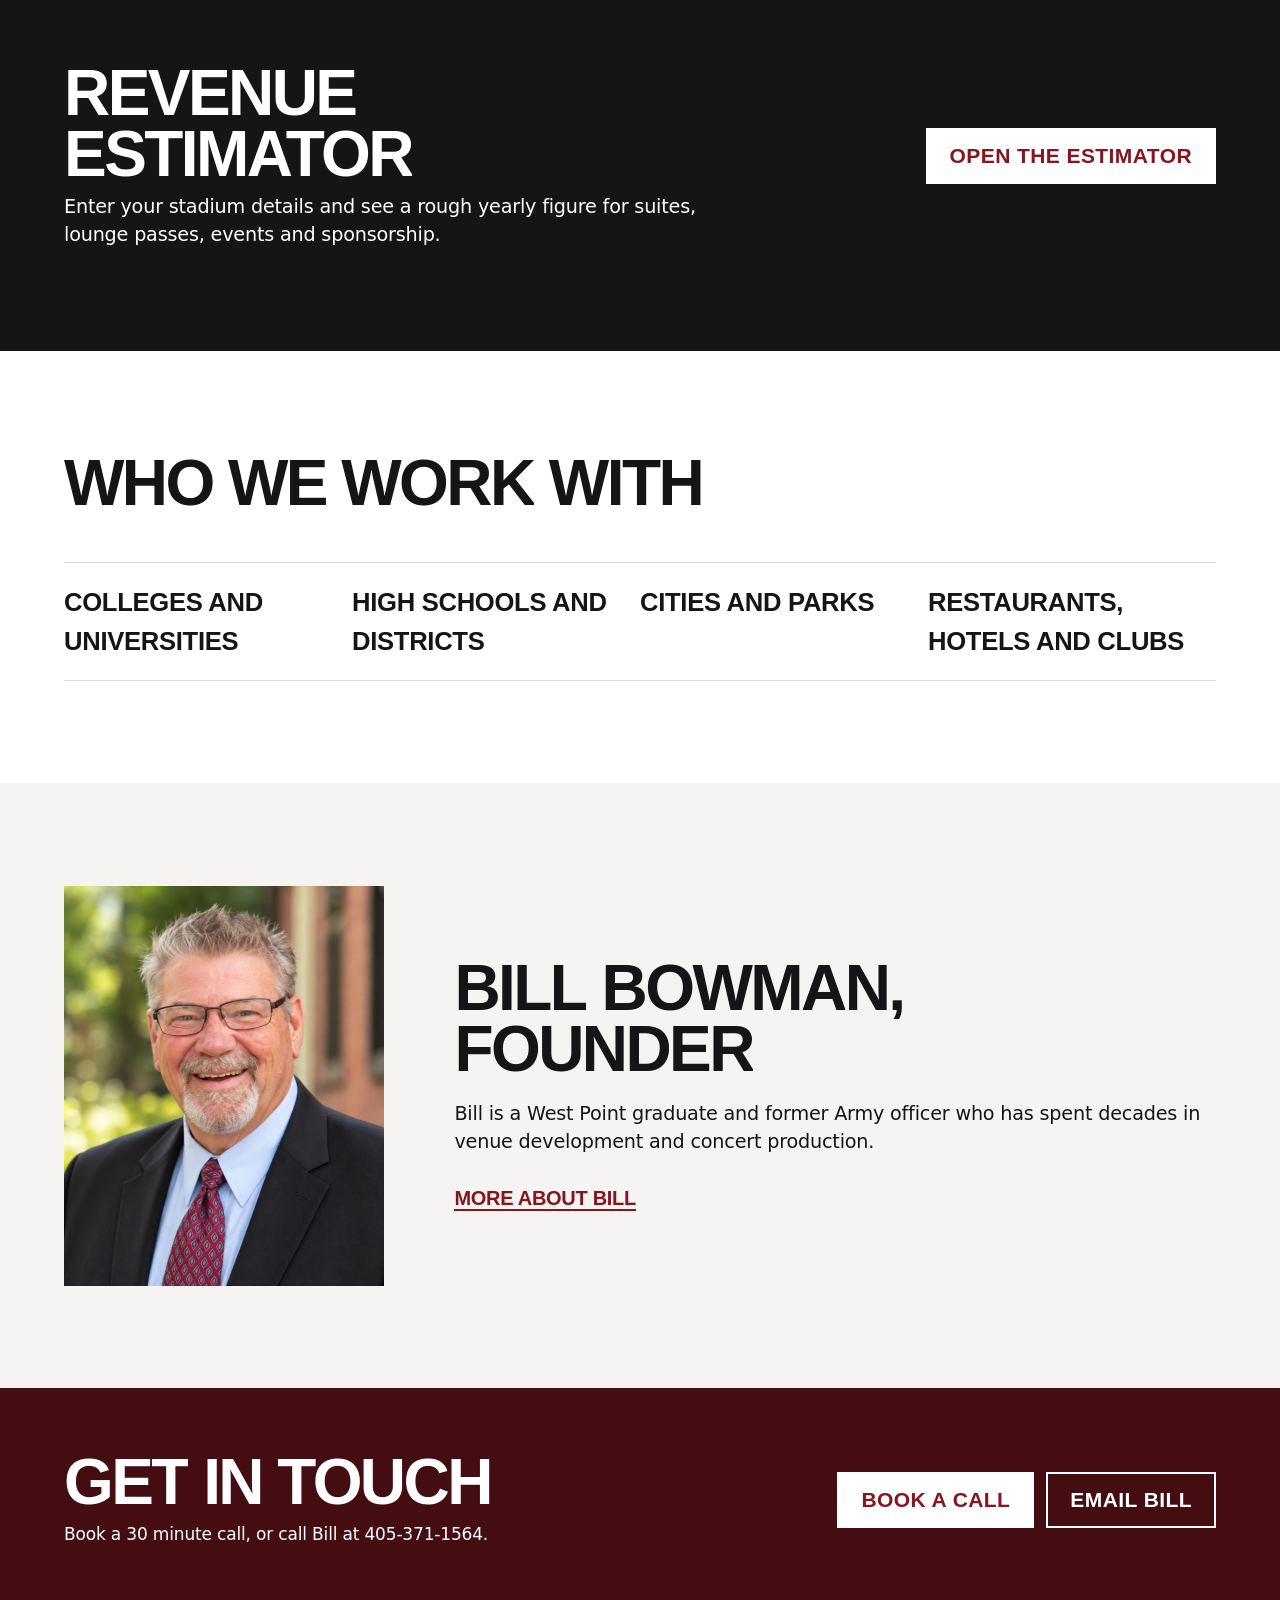
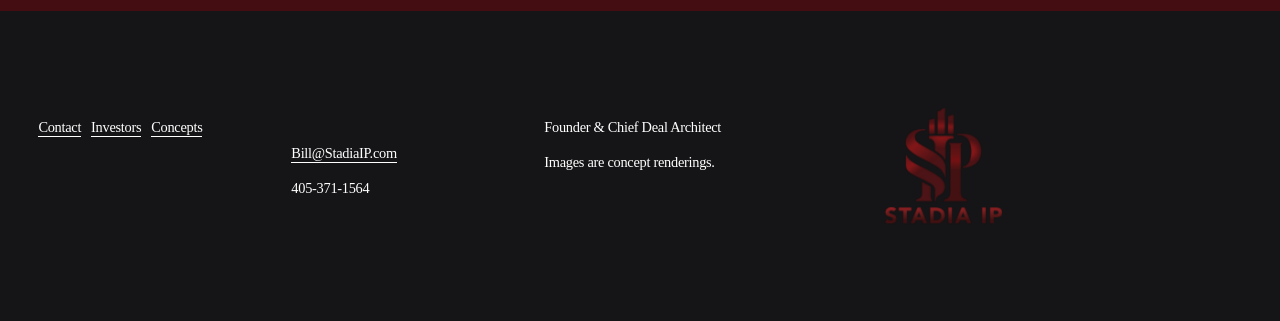
==== commit 59694e32: "made it look less cluttered" ====
--- a/index.html
+++ b/index.html
@@ -8,7 +8,7 @@
 <meta http-equiv="Accept-CH" content="Sec-CH-UA-Platform-Version, Sec-CH-UA-Model"><link rel="icon" type="image/x-icon" href="https://assets.squarespace.com/universal/default-favicon.ico">
 <meta property="og:site_name" content="STADIA IP">
 <meta property="og:title" content="STADIA IP">
-<meta property="og:url" content="https://snail-tarpon-amw6.squarespace.com">
+<meta property="og:url" content="https://www.stadiaip.com/">
 <meta property="og:type" content="website">
 <meta property="og:image" content="http://static1.squarespace.com/static/6ade6a4ff250497a235a4086/t/6ade6b1d666c682c5da54272/1792961309351/01-stadia-ip.png?format=1500w">
 <meta property="og:image:width" content="1500">
@@ -20,9 +20,9 @@
 <meta itemprop="image" content="http://static1.squarespace.com/static/6ade6a4ff250497a235a4086/t/6ade6b1d666c682c5da54272/1792961309351/01-stadia-ip.png?format=1500w">
 <meta name="twitter:title" content="STADIA IP">
 <meta name="twitter:image" content="http://static1.squarespace.com/static/6ade6a4ff250497a235a4086/t/6ade6b1d666c682c5da54272/1792961309351/01-stadia-ip.png?format=1500w">
-<meta name="twitter:url" content="https://snail-tarpon-amw6.squarespace.com">
+<meta name="twitter:url" content="https://www.stadiaip.com/">
 <meta name="twitter:card" content="summary">
-<meta name="description" content="">
+<meta name="description" content="STADIA IP plans StruXure cabanas, container press boxes and premium seating for stadiums, schools and public venues.">
 <link rel="preconnect" href="https://images.squarespace-cdn.com/">
 <link rel="preconnect" href="https://file.squarespace-cdn.com/" crossorigin="">
 <style data-sqsp-font-ids="6a31257f494e3c6626e62f24,6a31363e691a2d058d1a1524,6a31294cf7a6ec7aa5238e1a">
@@ -537,10 +537,10 @@
 <link rel="stylesheet" type="text/css" href="./user-account-core-9cbd2880ca9179c5-min.en-US.css"><script>(function(rollups, name) { if (!rollups[name]) { rollups[name] = {}; } rollups[name].js = ["//assets.squarespace.com/universal/scripts-compressed/performance-13af15ca67cf9eb2-min.en-US.js"]; })(SQUARESPACE_ROLLUPS, 'squarespace-performance');</script>
 <script src="./performance-13af15ca67cf9eb2-min.en-US.js.download" defer=""></script><link rel="stylesheet" type="text/css" href="./website.components.html.styles.css"><link rel="stylesheet" type="text/css" href="./website.components.imageFluid.styles.css"><link rel="stylesheet" type="text/css" href="./website.components.horizontalrule.styles.css"><link rel="stylesheet" type="text/css" href="./website.components.button.styles.css"><link rel="stylesheet" type="text/css" href="./website.components.accordion.styles.css"><link rel="stylesheet" type="text/css" href="./website.components.stack.styles.css"><script defer="" src="./image-effect-liquid.js.download"></script><script defer="" src="./39188.js.download"></script><script defer="" src="./92452.js.download"></script><script defer="" src="./image-effect-parallax.js.download"></script><script defer="" src="./website.components.horizontalrule.visitor.js.download"></script><script defer="" src="./18018.js.download"></script><script defer="" src="./website.components.html.visitor.js.download"></script><script defer="" src="./64023.js.download"></script><script defer="" src="./image-effect-film-grain.js.download"></script><script defer="" src="./image-effect-refracted-circles.js.download"></script><script defer="" src="./website.components.imageFluid.shared.constants.js.download"></script><script defer="" src="./39882.js.download"></script><script defer="" src="./website.components.imageFluid.visitor.js.download"></script><script defer="" src="./website.components.button.visitor.js.download"></script><script defer="" src="./website.components.stack.visitor.js.download"></script><script defer="" src="./image-effect-refracted-lines.js.download"></script><script defer="" src="./website.components.accordion.visitor.js.download"></script><script type="application/ld+json">{"url":"https://snail-tarpon-amw6.squarespace.com","name":"STADIA IP","description":"","image":"//images.squarespace-cdn.com/content/v1/6ade6a4ff250497a235a4086/9b2a777e-34db-49be-a531-2fc308e1f069/01-stadia-ip.png","@context":"http://schema.org","@type":"WebSite"}</script><link rel="stylesheet" type="text/css" href="./site.css"><link rel="stylesheet" type="text/css" href="./static.css"><script>Static.COOKIE_BANNER_CAPABLE = true;</script>
 <!-- End of Squarespace Headers -->
-  <link rel="stylesheet" type="text/css" href="./5b8f4cabb3fb1481-min.en-US.css"><link rel="stylesheet" type="text/css" href="./d92bd0f161fc0505-min.en-US.css"><link rel="stylesheet" href="./stadia-pages.css"><link rel="stylesheet" href="./stadia-engine.css">
+  <link rel="stylesheet" type="text/css" href="./5b8f4cabb3fb1481-min.en-US.css"><link rel="stylesheet" type="text/css" href="./d92bd0f161fc0505-min.en-US.css"><link rel="stylesheet" href="./stadia-pages.css">
 </head>
 
-  <body id="collection-6ade6a51f250497a235a4122" class="primary-button-style-solid primary-button-shape-square secondary-button-style-outline secondary-button-shape-square tertiary-button-style-solid tertiary-button-shape-underline form-field-style-outline form-field-shape-square form-field-border-bottom form-field-hover-focus-opacity form-field-checkbox-type-button form-field-checkbox-fill-outline form-field-checkbox-color-inverted form-field-checkbox-shape-square form-field-checkbox-layout-fit form-field-radio-type-button form-field-radio-fill-outline form-field-radio-color-normal form-field-radio-shape-square form-field-radio-layout-fit form-field-survey-fill-outline form-field-survey-color-normal form-field-survey-shape-square form-submit-button-style-bar tweak-global-animations-enabled tweak-global-animations-animation-type-flex tweak-global-animations-animation-curve-ease image-block-poster-text-alignment-center image-block-card-content-position-center image-block-card-text-alignment-left image-block-overlap-content-position-center image-block-overlap-text-alignment-left image-block-collage-content-position-center image-block-collage-text-alignment-left image-block-stack-text-alignment-left tweak-blog-alternating-side-by-side-width-full tweak-blog-alternating-side-by-side-image-aspect-ratio-11-square tweak-blog-alternating-side-by-side-text-alignment-left tweak-blog-alternating-side-by-side-read-more-style-show tweak-blog-alternating-side-by-side-image-text-alignment-middle tweak-blog-alternating-side-by-side-delimiter-bullet tweak-blog-alternating-side-by-side-meta-position-top tweak-blog-alternating-side-by-side-primary-meta-categories tweak-blog-alternating-side-by-side-secondary-meta-date tweak-blog-alternating-side-by-side-excerpt-show form-use-theme-colors tweak-global-animations-complexity-level-detailed tweak-global-animations-animation-style-fade tweak-blog-masonry-width-full tweak-blog-masonry-text-alignment-left tweak-blog-masonry-primary-meta-categories tweak-blog-masonry-secondary-meta-date tweak-blog-masonry-meta-position-top tweak-blog-masonry-read-more-style-show tweak-blog-masonry-delimiter-space tweak-blog-masonry-image-placement-above tweak-blog-masonry-excerpt-show tweak-portfolio-grid-overlay-width-full tweak-portfolio-grid-overlay-height-large tweak-portfolio-grid-overlay-image-aspect-ratio-11-square tweak-portfolio-grid-overlay-text-placement-center tweak-portfolio-grid-overlay-show-text-after-hover tweak-blog-single-column-width-full tweak-blog-single-column-text-alignment-center tweak-blog-single-column-image-placement-above tweak-blog-single-column-delimiter-bullet tweak-blog-single-column-read-more-style-show tweak-blog-single-column-primary-meta-date tweak-blog-single-column-secondary-meta-categories tweak-blog-single-column-meta-position-top tweak-blog-single-column-content-title-only header-width-full  tweak-fixed-header tweak-fixed-header-style-scroll-back tweak-blog-item-width-medium tweak-blog-item-text-alignment-center tweak-blog-item-meta-position-above-title tweak-blog-item-show-categories tweak-blog-item-show-date tweak-blog-item-delimiter-bullet tweak-blog-side-by-side-width-full tweak-blog-side-by-side-image-placement-left tweak-blog-side-by-side-image-aspect-ratio-11-square tweak-blog-side-by-side-primary-meta-categories tweak-blog-side-by-side-secondary-meta-date tweak-blog-side-by-side-meta-position-top tweak-blog-side-by-side-text-alignment-left tweak-blog-side-by-side-image-text-alignment-middle tweak-blog-side-by-side-read-more-style-show tweak-blog-side-by-side-delimiter-bullet tweak-blog-side-by-side-excerpt-show tweak-events-stacked-width-full tweak-events-stacked-height-large tweak-events-stacked-show-thumbnails tweak-events-stacked-thumbnail-size-32-standard tweak-events-stacked-date-style-with-text tweak-events-stacked-show-time tweak-events-stacked-show-location tweak-events-stacked-show-excerpt tweak-blog-basic-grid-width-inset tweak-blog-basic-grid-image-aspect-ratio-32-standard tweak-blog-basic-grid-text-alignment-left tweak-blog-basic-grid-delimiter-bullet tweak-blog-basic-grid-image-placement-above tweak-blog-basic-grid-read-more-style-show tweak-blog-basic-grid-primary-meta-date tweak-blog-basic-grid-secondary-meta-categories tweak-blog-basic-grid-excerpt-show tweak-portfolio-grid-basic-width-full tweak-portfolio-grid-basic-height-large tweak-portfolio-grid-basic-image-aspect-ratio-11-square tweak-portfolio-grid-basic-text-alignment-left tweak-portfolio-grid-basic-hover-effect-fade header-overlay-alignment-center tweak-portfolio-index-background-link-format-stacked tweak-portfolio-index-background-width-full tweak-portfolio-index-background-height-large tweak-portfolio-index-background-vertical-alignment-middle tweak-portfolio-index-background-horizontal-alignment-center tweak-portfolio-index-background-delimiter-none tweak-portfolio-index-background-animation-type-fade tweak-portfolio-index-background-animation-duration-medium tweak-portfolio-hover-follow-layout-inline tweak-portfolio-hover-follow-delimiter-bullet tweak-portfolio-hover-follow-animation-type-fade tweak-portfolio-hover-follow-animation-duration-fast tweak-portfolio-hover-static-layout-inline tweak-portfolio-hover-static-front tweak-portfolio-hover-static-delimiter-hyphen tweak-portfolio-hover-static-animation-type-fade tweak-portfolio-hover-static-animation-duration-fast hide-opentable-icons opentable-style-dark tweak-product-quick-view-button-style-floating tweak-product-quick-view-button-position-bottom tweak-product-quick-view-lightbox-excerpt-display-truncate tweak-product-quick-view-lightbox-show-arrows tweak-product-quick-view-lightbox-show-close-button tweak-product-quick-view-lightbox-controls-weight-light native-currency-code-usd collection-type-page collection-layout-default collection-6ade6a51f250497a235a4122 homepage mobile-style-available sqs-seven-one
+  <body id="collection-6ade6a51f250497a235a4122" class="primary-button-style-solid primary-button-shape-square secondary-button-style-outline secondary-button-shape-square tertiary-button-style-solid tertiary-button-shape-underline form-field-style-outline form-field-shape-square form-field-border-bottom form-field-hover-focus-opacity form-field-checkbox-type-button form-field-checkbox-fill-outline form-field-checkbox-color-inverted form-field-checkbox-shape-square form-field-checkbox-layout-fit form-field-radio-type-button form-field-radio-fill-outline form-field-radio-color-normal form-field-radio-shape-square form-field-radio-layout-fit form-field-survey-fill-outline form-field-survey-color-normal form-field-survey-shape-square form-submit-button-style-bar tweak-global-animations-enabled tweak-global-animations-animation-type-flex tweak-global-animations-animation-curve-ease image-block-poster-text-alignment-center image-block-card-content-position-center image-block-card-text-alignment-left image-block-overlap-content-position-center image-block-overlap-text-alignment-left image-block-collage-content-position-center image-block-collage-text-alignment-left image-block-stack-text-alignment-left tweak-blog-alternating-side-by-side-width-full tweak-blog-alternating-side-by-side-image-aspect-ratio-11-square tweak-blog-alternating-side-by-side-text-alignment-left tweak-blog-alternating-side-by-side-read-more-style-show tweak-blog-alternating-side-by-side-image-text-alignment-middle tweak-blog-alternating-side-by-side-delimiter-bullet tweak-blog-alternating-side-by-side-meta-position-top tweak-blog-alternating-side-by-side-primary-meta-categories tweak-blog-alternating-side-by-side-secondary-meta-date tweak-blog-alternating-side-by-side-excerpt-show form-use-theme-colors tweak-global-animations-complexity-level-detailed tweak-global-animations-animation-style-fade tweak-blog-masonry-width-full tweak-blog-masonry-text-alignment-left tweak-blog-masonry-primary-meta-categories tweak-blog-masonry-secondary-meta-date tweak-blog-masonry-meta-position-top tweak-blog-masonry-read-more-style-show tweak-blog-masonry-delimiter-space tweak-blog-masonry-image-placement-above tweak-blog-masonry-excerpt-show tweak-portfolio-grid-overlay-width-full tweak-portfolio-grid-overlay-height-large tweak-portfolio-grid-overlay-image-aspect-ratio-11-square tweak-portfolio-grid-overlay-text-placement-center tweak-portfolio-grid-overlay-show-text-after-hover tweak-blog-single-column-width-full tweak-blog-single-column-text-alignment-center tweak-blog-single-column-image-placement-above tweak-blog-single-column-delimiter-bullet tweak-blog-single-column-read-more-style-show tweak-blog-single-column-primary-meta-date tweak-blog-single-column-secondary-meta-categories tweak-blog-single-column-meta-position-top tweak-blog-single-column-content-title-only header-width-full  tweak-fixed-header tweak-fixed-header-style-scroll-back tweak-blog-item-width-medium tweak-blog-item-text-alignment-center tweak-blog-item-meta-position-above-title tweak-blog-item-show-categories tweak-blog-item-show-date tweak-blog-item-delimiter-bullet tweak-blog-side-by-side-width-full tweak-blog-side-by-side-image-placement-left tweak-blog-side-by-side-image-aspect-ratio-11-square tweak-blog-side-by-side-primary-meta-categories tweak-blog-side-by-side-secondary-meta-date tweak-blog-side-by-side-meta-position-top tweak-blog-side-by-side-text-alignment-left tweak-blog-side-by-side-image-text-alignment-middle tweak-blog-side-by-side-read-more-style-show tweak-blog-side-by-side-delimiter-bullet tweak-blog-side-by-side-excerpt-show tweak-events-stacked-width-full tweak-events-stacked-height-large tweak-events-stacked-show-thumbnails tweak-events-stacked-thumbnail-size-32-standard tweak-events-stacked-date-style-with-text tweak-events-stacked-show-time tweak-events-stacked-show-location tweak-events-stacked-show-excerpt tweak-blog-basic-grid-width-inset tweak-blog-basic-grid-image-aspect-ratio-32-standard tweak-blog-basic-grid-text-alignment-left tweak-blog-basic-grid-delimiter-bullet tweak-blog-basic-grid-image-placement-above tweak-blog-basic-grid-read-more-style-show tweak-blog-basic-grid-primary-meta-date tweak-blog-basic-grid-secondary-meta-categories tweak-blog-basic-grid-excerpt-show tweak-portfolio-grid-basic-width-full tweak-portfolio-grid-basic-height-large tweak-portfolio-grid-basic-image-aspect-ratio-11-square tweak-portfolio-grid-basic-text-alignment-left tweak-portfolio-grid-basic-hover-effect-fade header-overlay-alignment-center tweak-portfolio-index-background-link-format-stacked tweak-portfolio-index-background-width-full tweak-portfolio-index-background-height-large tweak-portfolio-index-background-vertical-alignment-middle tweak-portfolio-index-background-horizontal-alignment-center tweak-portfolio-index-background-delimiter-none tweak-portfolio-index-background-animation-type-fade tweak-portfolio-index-background-animation-duration-medium tweak-portfolio-hover-follow-layout-inline tweak-portfolio-hover-follow-delimiter-bullet tweak-portfolio-hover-follow-animation-type-fade tweak-portfolio-hover-follow-animation-duration-fast tweak-portfolio-hover-static-layout-inline tweak-portfolio-hover-static-front tweak-portfolio-hover-static-delimiter-hyphen tweak-portfolio-hover-static-animation-type-fade tweak-portfolio-hover-static-animation-duration-fast hide-opentable-icons opentable-style-dark tweak-product-quick-view-button-style-floating tweak-product-quick-view-button-position-bottom tweak-product-quick-view-lightbox-excerpt-display-truncate tweak-product-quick-view-lightbox-show-arrows tweak-product-quick-view-lightbox-show-close-button tweak-product-quick-view-lightbox-controls-weight-light native-currency-code-usd collection-type-page collection-layout-default collection-6ade6a51f250497a235a4122 mobile-style-available sqs-seven-one
       
         
           
@@ -565,7 +565,7 @@
 
 
 
-  <header data-test="header" id="header" class="white header theme-col--primary" data-section-theme="white" data-controller="Header" data-current-styles="{ &quot;layout&quot;: &quot;navLeft&quot;, &quot;action&quot;: { &quot;href&quot;: &quot;#get-in-touch&quot;, &quot;buttonText&quot;: &quot;Talk to Bill ↗&quot;, &quot;newWindow&quot;: false }, &quot;showSocial&quot;: false, &quot;socialOptions&quot;: { &quot;socialBorderShape&quot;: &quot;none&quot;, &quot;socialBorderStyle&quot;: &quot;outline&quot;, &quot;socialBorderThickness&quot;: { &quot;unit&quot;: &quot;px&quot;, &quot;value&quot;: 1.0 } }, &quot;sectionTheme&quot;: &quot;white&quot;, &quot;menuOverlayAnimation&quot;: &quot;fade&quot;, &quot;cartStyle&quot;: &quot;cart&quot;, &quot;cartText&quot;: &quot;Cart&quot;, &quot;showEmptyCartState&quot;: true, &quot;cartOptions&quot;: { &quot;iconType&quot;: &quot;solid-7&quot;, &quot;cartBorderShape&quot;: &quot;none&quot;, &quot;cartBorderStyle&quot;: &quot;outline&quot;, &quot;cartBorderThickness&quot;: { &quot;unit&quot;: &quot;px&quot;, &quot;value&quot;: 1.0 } }, &quot;showButton&quot;: true, &quot;showCart&quot;: false, &quot;showAccountLogin&quot;: false, &quot;headerStyle&quot;: &quot;theme&quot;, &quot;languagePicker&quot;: { &quot;enabled&quot;: false, &quot;iconEnabled&quot;: false, &quot;iconType&quot;: &quot;globe&quot;, &quot;flagShape&quot;: &quot;shiny&quot;, &quot;languageFlags&quot;: [ ] }, &quot;iconOptions&quot;: { &quot;desktopDropdownIconOptions&quot;: { &quot;size&quot;: { &quot;unit&quot;: &quot;em&quot;, &quot;value&quot;: 1.0 }, &quot;iconSpacing&quot;: { &quot;unit&quot;: &quot;em&quot;, &quot;value&quot;: 0.35 }, &quot;strokeWidth&quot;: { &quot;unit&quot;: &quot;px&quot;, &quot;value&quot;: 1.0 }, &quot;endcapType&quot;: &quot;square&quot;, &quot;folderDropdownIcon&quot;: &quot;none&quot;, &quot;languagePickerIcon&quot;: &quot;openArrowHead&quot; }, &quot;mobileDropdownIconOptions&quot;: { &quot;size&quot;: { &quot;unit&quot;: &quot;em&quot;, &quot;value&quot;: 1.0 }, &quot;iconSpacing&quot;: { &quot;unit&quot;: &quot;em&quot;, &quot;value&quot;: 0.15 }, &quot;strokeWidth&quot;: { &quot;unit&quot;: &quot;px&quot;, &quot;value&quot;: 0.5 }, &quot;endcapType&quot;: &quot;square&quot;, &quot;folderDropdownIcon&quot;: &quot;openArrowHead&quot;, &quot;languagePickerIcon&quot;: &quot;openArrowHead&quot; } }, &quot;mobileOptions&quot;: { &quot;layout&quot;: &quot;logoLeftNavRight&quot;, &quot;menuIconOptions&quot;: { &quot;style&quot;: &quot;doubleLineHamburger&quot;, &quot;thickness&quot;: { &quot;unit&quot;: &quot;px&quot;, &quot;value&quot;: 1.0 } } }, &quot;solidOptions&quot;: { &quot;headerOpacity&quot;: { &quot;unit&quot;: &quot;%&quot;, &quot;value&quot;: 100.0 }, &quot;blurBackground&quot;: { &quot;enabled&quot;: false, &quot;blurRadius&quot;: { &quot;unit&quot;: &quot;px&quot;, &quot;value&quot;: 12.0 } }, &quot;backgroundColor&quot;: { &quot;type&quot;: &quot;SITE_PALETTE_COLOR&quot;, &quot;sitePaletteColor&quot;: { &quot;colorName&quot;: &quot;white&quot;, &quot;alphaModifier&quot;: 1.0 } }, &quot;navigationColor&quot;: { &quot;type&quot;: &quot;SITE_PALETTE_COLOR&quot;, &quot;sitePaletteColor&quot;: { &quot;colorName&quot;: &quot;black&quot;, &quot;alphaModifier&quot;: 1.0 } } }, &quot;gradientOptions&quot;: { &quot;gradientType&quot;: &quot;faded&quot;, &quot;headerOpacity&quot;: { &quot;unit&quot;: &quot;%&quot;, &quot;value&quot;: 90.0 }, &quot;blurBackground&quot;: { &quot;enabled&quot;: false, &quot;blurRadius&quot;: { &quot;unit&quot;: &quot;px&quot;, &quot;value&quot;: 12.0 } }, &quot;backgroundColor&quot;: { &quot;type&quot;: &quot;SITE_PALETTE_COLOR&quot;, &quot;sitePaletteColor&quot;: { &quot;colorName&quot;: &quot;white&quot;, &quot;alphaModifier&quot;: 1.0 } }, &quot;navigationColor&quot;: { &quot;type&quot;: &quot;SITE_PALETTE_COLOR&quot;, &quot;sitePaletteColor&quot;: { &quot;colorName&quot;: &quot;black&quot;, &quot;alphaModifier&quot;: 1.0 } } }, &quot;dropShadowOptions&quot;: { &quot;enabled&quot;: false, &quot;blur&quot;: { &quot;unit&quot;: &quot;px&quot;, &quot;value&quot;: 12.0 }, &quot;spread&quot;: { &quot;unit&quot;: &quot;px&quot;, &quot;value&quot;: 0.0 }, &quot;distance&quot;: { &quot;unit&quot;: &quot;px&quot;, &quot;value&quot;: 12.0 } }, &quot;borderOptions&quot;: { &quot;enabled&quot;: false, &quot;position&quot;: &quot;bottom&quot;, &quot;thickness&quot;: { &quot;unit&quot;: &quot;px&quot;, &quot;value&quot;: 1.0 }, &quot;color&quot;: { &quot;type&quot;: &quot;SITE_PALETTE_COLOR&quot;, &quot;sitePaletteColor&quot;: { &quot;colorName&quot;: &quot;accent&quot;, &quot;alphaModifier&quot;: 1.0 } } }, &quot;showPromotedElement&quot;: false, &quot;buttonVariant&quot;: &quot;primary&quot;, &quot;blurBackground&quot;: { &quot;enabled&quot;: false, &quot;blurRadius&quot;: { &quot;unit&quot;: &quot;px&quot;, &quot;value&quot;: 12.0 } }, &quot;headerOpacity&quot;: { &quot;unit&quot;: &quot;%&quot;, &quot;value&quot;: 100.0 } }" data-section-id="header" data-header-style="theme" data-language-picker="{ &quot;enabled&quot;: false, &quot;iconEnabled&quot;: false, &quot;iconType&quot;: &quot;globe&quot;, &quot;flagShape&quot;: &quot;shiny&quot;, &quot;languageFlags&quot;: [ ] }" data-first-focusable-element="" tabindex="-1" style="--headerBorderColor: hsla(var(--accent-hsl), 1); --solidHeaderBackgroundColor: hsla(var(--white-hsl), 1); --solidHeaderNavigationColor: hsla(var(--black-hsl), 1); --gradientHeaderBackgroundColor: hsla(var(--white-hsl), 1); --gradientHeaderNavigationColor: hsla(var(--black-hsl), 1);" data-controllers-bound="Header">
+  <header data-test="header" id="header" class="white header theme-col--primary" data-section-theme="white" data-controller="Header" data-current-styles="{ &quot;layout&quot;: &quot;navLeft&quot;, &quot;action&quot;: { &quot;href&quot;: &quot;#get-in-touch&quot;, &quot;buttonText&quot;: &quot;Talk to Bill&quot;, &quot;newWindow&quot;: false }, &quot;showSocial&quot;: false, &quot;socialOptions&quot;: { &quot;socialBorderShape&quot;: &quot;none&quot;, &quot;socialBorderStyle&quot;: &quot;outline&quot;, &quot;socialBorderThickness&quot;: { &quot;unit&quot;: &quot;px&quot;, &quot;value&quot;: 1.0 } }, &quot;sectionTheme&quot;: &quot;white&quot;, &quot;menuOverlayAnimation&quot;: &quot;fade&quot;, &quot;cartStyle&quot;: &quot;cart&quot;, &quot;cartText&quot;: &quot;Cart&quot;, &quot;showEmptyCartState&quot;: true, &quot;cartOptions&quot;: { &quot;iconType&quot;: &quot;solid-7&quot;, &quot;cartBorderShape&quot;: &quot;none&quot;, &quot;cartBorderStyle&quot;: &quot;outline&quot;, &quot;cartBorderThickness&quot;: { &quot;unit&quot;: &quot;px&quot;, &quot;value&quot;: 1.0 } }, &quot;showButton&quot;: true, &quot;showCart&quot;: false, &quot;showAccountLogin&quot;: false, &quot;headerStyle&quot;: &quot;theme&quot;, &quot;languagePicker&quot;: { &quot;enabled&quot;: false, &quot;iconEnabled&quot;: false, &quot;iconType&quot;: &quot;globe&quot;, &quot;flagShape&quot;: &quot;shiny&quot;, &quot;languageFlags&quot;: [ ] }, &quot;iconOptions&quot;: { &quot;desktopDropdownIconOptions&quot;: { &quot;size&quot;: { &quot;unit&quot;: &quot;em&quot;, &quot;value&quot;: 1.0 }, &quot;iconSpacing&quot;: { &quot;unit&quot;: &quot;em&quot;, &quot;value&quot;: 0.35 }, &quot;strokeWidth&quot;: { &quot;unit&quot;: &quot;px&quot;, &quot;value&quot;: 1.0 }, &quot;endcapType&quot;: &quot;square&quot;, &quot;folderDropdownIcon&quot;: &quot;none&quot;, &quot;languagePickerIcon&quot;: &quot;openArrowHead&quot; }, &quot;mobileDropdownIconOptions&quot;: { &quot;size&quot;: { &quot;unit&quot;: &quot;em&quot;, &quot;value&quot;: 1.0 }, &quot;iconSpacing&quot;: { &quot;unit&quot;: &quot;em&quot;, &quot;value&quot;: 0.15 }, &quot;strokeWidth&quot;: { &quot;unit&quot;: &quot;px&quot;, &quot;value&quot;: 0.5 }, &quot;endcapType&quot;: &quot;square&quot;, &quot;folderDropdownIcon&quot;: &quot;openArrowHead&quot;, &quot;languagePickerIcon&quot;: &quot;openArrowHead&quot; } }, &quot;mobileOptions&quot;: { &quot;layout&quot;: &quot;logoLeftNavRight&quot;, &quot;menuIconOptions&quot;: { &quot;style&quot;: &quot;doubleLineHamburger&quot;, &quot;thickness&quot;: { &quot;unit&quot;: &quot;px&quot;, &quot;value&quot;: 1.0 } } }, &quot;solidOptions&quot;: { &quot;headerOpacity&quot;: { &quot;unit&quot;: &quot;%&quot;, &quot;value&quot;: 100.0 }, &quot;blurBackground&quot;: { &quot;enabled&quot;: false, &quot;blurRadius&quot;: { &quot;unit&quot;: &quot;px&quot;, &quot;value&quot;: 12.0 } }, &quot;backgroundColor&quot;: { &quot;type&quot;: &quot;SITE_PALETTE_COLOR&quot;, &quot;sitePaletteColor&quot;: { &quot;colorName&quot;: &quot;white&quot;, &quot;alphaModifier&quot;: 1.0 } }, &quot;navigationColor&quot;: { &quot;type&quot;: &quot;SITE_PALETTE_COLOR&quot;, &quot;sitePaletteColor&quot;: { &quot;colorName&quot;: &quot;black&quot;, &quot;alphaModifier&quot;: 1.0 } } }, &quot;gradientOptions&quot;: { &quot;gradientType&quot;: &quot;faded&quot;, &quot;headerOpacity&quot;: { &quot;unit&quot;: &quot;%&quot;, &quot;value&quot;: 90.0 }, &quot;blurBackground&quot;: { &quot;enabled&quot;: false, &quot;blurRadius&quot;: { &quot;unit&quot;: &quot;px&quot;, &quot;value&quot;: 12.0 } }, &quot;backgroundColor&quot;: { &quot;type&quot;: &quot;SITE_PALETTE_COLOR&quot;, &quot;sitePaletteColor&quot;: { &quot;colorName&quot;: &quot;white&quot;, &quot;alphaModifier&quot;: 1.0 } }, &quot;navigationColor&quot;: { &quot;type&quot;: &quot;SITE_PALETTE_COLOR&quot;, &quot;sitePaletteColor&quot;: { &quot;colorName&quot;: &quot;black&quot;, &quot;alphaModifier&quot;: 1.0 } } }, &quot;dropShadowOptions&quot;: { &quot;enabled&quot;: false, &quot;blur&quot;: { &quot;unit&quot;: &quot;px&quot;, &quot;value&quot;: 12.0 }, &quot;spread&quot;: { &quot;unit&quot;: &quot;px&quot;, &quot;value&quot;: 0.0 }, &quot;distance&quot;: { &quot;unit&quot;: &quot;px&quot;, &quot;value&quot;: 12.0 } }, &quot;borderOptions&quot;: { &quot;enabled&quot;: false, &quot;position&quot;: &quot;bottom&quot;, &quot;thickness&quot;: { &quot;unit&quot;: &quot;px&quot;, &quot;value&quot;: 1.0 }, &quot;color&quot;: { &quot;type&quot;: &quot;SITE_PALETTE_COLOR&quot;, &quot;sitePaletteColor&quot;: { &quot;colorName&quot;: &quot;accent&quot;, &quot;alphaModifier&quot;: 1.0 } } }, &quot;showPromotedElement&quot;: false, &quot;buttonVariant&quot;: &quot;primary&quot;, &quot;blurBackground&quot;: { &quot;enabled&quot;: false, &quot;blurRadius&quot;: { &quot;unit&quot;: &quot;px&quot;, &quot;value&quot;: 12.0 } }, &quot;headerOpacity&quot;: { &quot;unit&quot;: &quot;%&quot;, &quot;value&quot;: 100.0 } }" data-section-id="header" data-header-style="theme" data-language-picker="{ &quot;enabled&quot;: false, &quot;iconEnabled&quot;: false, &quot;iconType&quot;: &quot;globe&quot;, &quot;flagShape&quot;: &quot;shiny&quot;, &quot;languageFlags&quot;: [ ] }" data-first-focusable-element="" tabindex="-1" style="--headerBorderColor: hsla(var(--accent-hsl), 1); --solidHeaderBackgroundColor: hsla(var(--white-hsl), 1); --solidHeaderNavigationColor: hsla(var(--black-hsl), 1); --gradientHeaderBackgroundColor: hsla(var(--white-hsl), 1); --gradientHeaderNavigationColor: hsla(var(--black-hsl), 1);" data-controllers-bound="Header">
     <svg style="display:none" viewBox="0 0 22 22" xmlns="http://www.w3.org/2000/svg">
   <symbol id="circle">
     <path d="M11.5 17C14.5376 17 17 14.5376 17 11.5C17 8.46243 14.5376 6 11.5 6C8.46243 6 6 8.46243 6 11.5C6 14.5376 8.46243 17 11.5 17Z" fill="none"></path>
@@ -739,47 +739,34 @@
                 <div class="header-nav">
                   <div class="header-nav-wrapper">
                     <nav class="header-nav-list">
-                      
-
-
     <div class="header-nav-item header-nav-item--external">
       <a href="solutions.html" data-animation-role="header-element" class="preFade fadeIn" style="transition-timing-function: ease; transition-duration: 0.65s; transition-delay: 0.0175439s;">Solutions</a>
     </div>
-  
-
-
 
     <div class="header-nav-item header-nav-item--external">
-      <a href="investors.html" data-animation-role="header-element" class="preFade fadeIn" style="transition-timing-function: ease; transition-duration: 0.65s; transition-delay: 0.0263158s;">Investors</a>
-    </div>
-  
-
-
+      <a href="struxure.html" data-animation-role="header-element" class="preFade fadeIn" style="transition-timing-function: ease; transition-duration: 0.65s; transition-delay: 0.0175439s;">StruXure</a>
+    </div>
 
     <div class="header-nav-item header-nav-item--external">
-      <a href="who-we-serve.html" data-animation-role="header-element" class="preFade fadeIn" style="transition-timing-function: ease; transition-duration: 0.65s; transition-delay: 0.0350877s;">Who We Serve</a>
-    </div>
-  
-
-
+      <a href="who-we-serve.html" data-animation-role="header-element" class="preFade fadeIn" style="transition-timing-function: ease; transition-duration: 0.65s; transition-delay: 0.0175439s;">Who We Serve</a>
+    </div>
 
     <div class="header-nav-item header-nav-item--external">
-      <a href="concepts.html" data-animation-role="header-element" class="preFade fadeIn" style="transition-timing-function: ease; transition-duration: 0.65s; transition-delay: 0.0438596s;">Concepts</a>
-    </div>
-  
-
-
+      <a href="concepts.html" data-animation-role="header-element" class="preFade fadeIn" style="transition-timing-function: ease; transition-duration: 0.65s; transition-delay: 0.0175439s;">Concepts</a>
+    </div>
 
     <div class="header-nav-item header-nav-item--external">
-      <a href="about.html" data-animation-role="header-element" class="preFade fadeIn" style="transition-timing-function: ease; transition-duration: 0.65s; transition-delay: 0.0526316s;">About</a>
-    </div>
-  
-
-
+      <a href="revenue.html" data-animation-role="header-element" class="preFade fadeIn" style="transition-timing-function: ease; transition-duration: 0.65s; transition-delay: 0.0175439s;">Estimator</a>
+    </div>
 
     <div class="header-nav-item header-nav-item--external">
-      <a href="struxure.html" data-animation-role="header-element" class="preFade fadeIn" style="transition-timing-function: ease; transition-duration: 0.65s; transition-delay: 0.0614035s;">StruXure</a>
-    </div>
+      <a href="about.html" data-animation-role="header-element" class="preFade fadeIn" style="transition-timing-function: ease; transition-duration: 0.65s; transition-delay: 0.0175439s;">About</a>
+    </div>
+
+
+
+
+
   
 
 
@@ -818,7 +805,7 @@
               
                 <div class="header-actions-action header-actions-action--cta preFade fadeIn" data-animation-role="header-element" style="transition-timing-function: ease; transition-duration: 0.65s; transition-delay: 0.0701754s;">
                   <a class="btn btn--border theme-btn--primary-inverse sqs-button-element--primary" href="contact.html">
-                    Talk to Bill ↗
+                    Talk to Bill
                   </a>
                 </div>
               
@@ -890,47 +877,34 @@
                 <div class="header-nav">
                   <div class="header-nav-wrapper">
                     <nav class="header-nav-list">
-                      
-
-
     <div class="header-nav-item header-nav-item--external">
       <a href="solutions.html" data-animation-role="header-element" class="preFade fadeIn" style="transition-timing-function: ease; transition-duration: 0.65s; transition-delay: 0.105263s;">Solutions</a>
     </div>
-  
-
-
 
     <div class="header-nav-item header-nav-item--external">
-      <a href="investors.html" data-animation-role="header-element" class="preFade fadeIn" style="transition-timing-function: ease; transition-duration: 0.65s; transition-delay: 0.114035s;">Investors</a>
-    </div>
-  
-
-
+      <a href="struxure.html" data-animation-role="header-element" class="preFade fadeIn" style="transition-timing-function: ease; transition-duration: 0.65s; transition-delay: 0.105263s;">StruXure</a>
+    </div>
 
     <div class="header-nav-item header-nav-item--external">
-      <a href="who-we-serve.html" data-animation-role="header-element" class="preFade fadeIn" style="transition-timing-function: ease; transition-duration: 0.65s; transition-delay: 0.122807s;">Who We Serve</a>
-    </div>
-  
-
-
+      <a href="who-we-serve.html" data-animation-role="header-element" class="preFade fadeIn" style="transition-timing-function: ease; transition-duration: 0.65s; transition-delay: 0.105263s;">Who We Serve</a>
+    </div>
 
     <div class="header-nav-item header-nav-item--external">
-      <a href="concepts.html" data-animation-role="header-element" class="preFade fadeIn" style="transition-timing-function: ease; transition-duration: 0.65s; transition-delay: 0.131579s;">Concepts</a>
-    </div>
-  
-
-
+      <a href="concepts.html" data-animation-role="header-element" class="preFade fadeIn" style="transition-timing-function: ease; transition-duration: 0.65s; transition-delay: 0.105263s;">Concepts</a>
+    </div>
 
     <div class="header-nav-item header-nav-item--external">
-      <a href="about.html" data-animation-role="header-element" class="preFade fadeIn" style="transition-timing-function: ease; transition-duration: 0.65s; transition-delay: 0.140351s;">About</a>
-    </div>
-  
-
-
+      <a href="revenue.html" data-animation-role="header-element" class="preFade fadeIn" style="transition-timing-function: ease; transition-duration: 0.65s; transition-delay: 0.105263s;">Estimator</a>
+    </div>
 
     <div class="header-nav-item header-nav-item--external">
-      <a href="struxure.html" data-animation-role="header-element" class="preFade fadeIn" style="transition-timing-function: ease; transition-duration: 0.65s; transition-delay: 0.149123s;">StruXure</a>
-    </div>
+      <a href="about.html" data-animation-role="header-element" class="preFade fadeIn" style="transition-timing-function: ease; transition-duration: 0.65s; transition-delay: 0.105263s;">About</a>
+    </div>
+
+
+
+
+
   
 
 
@@ -969,7 +943,7 @@
               
                 <div class="header-actions-action header-actions-action--cta preFade fadeIn" data-animation-role="header-element" style="transition-timing-function: ease; transition-duration: 0.65s; transition-delay: 0.157895s;">
                   <a class="btn btn--border theme-btn--primary-inverse sqs-button-element--primary" href="contact.html">
-                    Talk to Bill ↗
+                    Talk to Bill
                   </a>
                 </div>
               
@@ -1016,7 +990,7 @@
       
       
       
-      " data-section-theme="" data-current-styles="{ &quot;layout&quot;: &quot;navLeft&quot;, &quot;action&quot;: { &quot;href&quot;: &quot;#get-in-touch&quot;, &quot;buttonText&quot;: &quot;Talk to Bill ↗&quot;, &quot;newWindow&quot;: false }, &quot;showSocial&quot;: false, &quot;socialOptions&quot;: { &quot;socialBorderShape&quot;: &quot;none&quot;, &quot;socialBorderStyle&quot;: &quot;outline&quot;, &quot;socialBorderThickness&quot;: { &quot;unit&quot;: &quot;px&quot;, &quot;value&quot;: 1.0 } }, &quot;sectionTheme&quot;: &quot;white&quot;, &quot;menuOverlayAnimation&quot;: &quot;fade&quot;, &quot;cartStyle&quot;: &quot;cart&quot;, &quot;cartText&quot;: &quot;Cart&quot;, &quot;showEmptyCartState&quot;: true, &quot;cartOptions&quot;: { &quot;iconType&quot;: &quot;solid-7&quot;, &quot;cartBorderShape&quot;: &quot;none&quot;, &quot;cartBorderStyle&quot;: &quot;outline&quot;, &quot;cartBorderThickness&quot;: { &quot;unit&quot;: &quot;px&quot;, &quot;value&quot;: 1.0 } }, &quot;showButton&quot;: true, &quot;showCart&quot;: false, &quot;showAccountLogin&quot;: false, &quot;headerStyle&quot;: &quot;theme&quot;, &quot;languagePicker&quot;: { &quot;enabled&quot;: false, &quot;iconEnabled&quot;: false, &quot;iconType&quot;: &quot;globe&quot;, &quot;flagShape&quot;: &quot;shiny&quot;, &quot;languageFlags&quot;: [ ] }, &quot;iconOptions&quot;: { &quot;desktopDropdownIconOptions&quot;: { &quot;size&quot;: { &quot;unit&quot;: &quot;em&quot;, &quot;value&quot;: 1.0 }, &quot;iconSpacing&quot;: { &quot;unit&quot;: &quot;em&quot;, &quot;value&quot;: 0.35 }, &quot;strokeWidth&quot;: { &quot;unit&quot;: &quot;px&quot;, &quot;value&quot;: 1.0 }, &quot;endcapType&quot;: &quot;square&quot;, &quot;folderDropdownIcon&quot;: &quot;none&quot;, &quot;languagePickerIcon&quot;: &quot;openArrowHead&quot; }, &quot;mobileDropdownIconOptions&quot;: { &quot;size&quot;: { &quot;unit&quot;: &quot;em&quot;, &quot;value&quot;: 1.0 }, &quot;iconSpacing&quot;: { &quot;unit&quot;: &quot;em&quot;, &quot;value&quot;: 0.15 }, &quot;strokeWidth&quot;: { &quot;unit&quot;: &quot;px&quot;, &quot;value&quot;: 0.5 }, &quot;endcapType&quot;: &quot;square&quot;, &quot;folderDropdownIcon&quot;: &quot;openArrowHead&quot;, &quot;languagePickerIcon&quot;: &quot;openArrowHead&quot; } }, &quot;mobileOptions&quot;: { &quot;layout&quot;: &quot;logoLeftNavRight&quot;, &quot;menuIconOptions&quot;: { &quot;style&quot;: &quot;doubleLineHamburger&quot;, &quot;thickness&quot;: { &quot;unit&quot;: &quot;px&quot;, &quot;value&quot;: 1.0 } } }, &quot;solidOptions&quot;: { &quot;headerOpacity&quot;: { &quot;unit&quot;: &quot;%&quot;, &quot;value&quot;: 100.0 }, &quot;blurBackground&quot;: { &quot;enabled&quot;: false, &quot;blurRadius&quot;: { &quot;unit&quot;: &quot;px&quot;, &quot;value&quot;: 12.0 } }, &quot;backgroundColor&quot;: { &quot;type&quot;: &quot;SITE_PALETTE_COLOR&quot;, &quot;sitePaletteColor&quot;: { &quot;colorName&quot;: &quot;white&quot;, &quot;alphaModifier&quot;: 1.0 } }, &quot;navigationColor&quot;: { &quot;type&quot;: &quot;SITE_PALETTE_COLOR&quot;, &quot;sitePaletteColor&quot;: { &quot;colorName&quot;: &quot;black&quot;, &quot;alphaModifier&quot;: 1.0 } } }, &quot;gradientOptions&quot;: { &quot;gradientType&quot;: &quot;faded&quot;, &quot;headerOpacity&quot;: { &quot;unit&quot;: &quot;%&quot;, &quot;value&quot;: 90.0 }, &quot;blurBackground&quot;: { &quot;enabled&quot;: false, &quot;blurRadius&quot;: { &quot;unit&quot;: &quot;px&quot;, &quot;value&quot;: 12.0 } }, &quot;backgroundColor&quot;: { &quot;type&quot;: &quot;SITE_PALETTE_COLOR&quot;, &quot;sitePaletteColor&quot;: { &quot;colorName&quot;: &quot;white&quot;, &quot;alphaModifier&quot;: 1.0 } }, &quot;navigationColor&quot;: { &quot;type&quot;: &quot;SITE_PALETTE_COLOR&quot;, &quot;sitePaletteColor&quot;: { &quot;colorName&quot;: &quot;black&quot;, &quot;alphaModifier&quot;: 1.0 } } }, &quot;dropShadowOptions&quot;: { &quot;enabled&quot;: false, &quot;blur&quot;: { &quot;unit&quot;: &quot;px&quot;, &quot;value&quot;: 12.0 }, &quot;spread&quot;: { &quot;unit&quot;: &quot;px&quot;, &quot;value&quot;: 0.0 }, &quot;distance&quot;: { &quot;unit&quot;: &quot;px&quot;, &quot;value&quot;: 12.0 } }, &quot;borderOptions&quot;: { &quot;enabled&quot;: false, &quot;position&quot;: &quot;bottom&quot;, &quot;thickness&quot;: { &quot;unit&quot;: &quot;px&quot;, &quot;value&quot;: 1.0 }, &quot;color&quot;: { &quot;type&quot;: &quot;SITE_PALETTE_COLOR&quot;, &quot;sitePaletteColor&quot;: { &quot;colorName&quot;: &quot;accent&quot;, &quot;alphaModifier&quot;: 1.0 } } }, &quot;showPromotedElement&quot;: false, &quot;buttonVariant&quot;: &quot;primary&quot;, &quot;blurBackground&quot;: { &quot;enabled&quot;: false, &quot;blurRadius&quot;: { &quot;unit&quot;: &quot;px&quot;, &quot;value&quot;: 12.0 } }, &quot;headerOpacity&quot;: { &quot;unit&quot;: &quot;%&quot;, &quot;value&quot;: 100.0 } }" data-section-id="overlay-nav" data-show-account-login="false" data-test="header-menu" style="padding-top: 109.359px;">
+      " data-section-theme="" data-current-styles="{ &quot;layout&quot;: &quot;navLeft&quot;, &quot;action&quot;: { &quot;href&quot;: &quot;#get-in-touch&quot;, &quot;buttonText&quot;: &quot;Talk to Bill&quot;, &quot;newWindow&quot;: false }, &quot;showSocial&quot;: false, &quot;socialOptions&quot;: { &quot;socialBorderShape&quot;: &quot;none&quot;, &quot;socialBorderStyle&quot;: &quot;outline&quot;, &quot;socialBorderThickness&quot;: { &quot;unit&quot;: &quot;px&quot;, &quot;value&quot;: 1.0 } }, &quot;sectionTheme&quot;: &quot;white&quot;, &quot;menuOverlayAnimation&quot;: &quot;fade&quot;, &quot;cartStyle&quot;: &quot;cart&quot;, &quot;cartText&quot;: &quot;Cart&quot;, &quot;showEmptyCartState&quot;: true, &quot;cartOptions&quot;: { &quot;iconType&quot;: &quot;solid-7&quot;, &quot;cartBorderShape&quot;: &quot;none&quot;, &quot;cartBorderStyle&quot;: &quot;outline&quot;, &quot;cartBorderThickness&quot;: { &quot;unit&quot;: &quot;px&quot;, &quot;value&quot;: 1.0 } }, &quot;showButton&quot;: true, &quot;showCart&quot;: false, &quot;showAccountLogin&quot;: false, &quot;headerStyle&quot;: &quot;theme&quot;, &quot;languagePicker&quot;: { &quot;enabled&quot;: false, &quot;iconEnabled&quot;: false, &quot;iconType&quot;: &quot;globe&quot;, &quot;flagShape&quot;: &quot;shiny&quot;, &quot;languageFlags&quot;: [ ] }, &quot;iconOptions&quot;: { &quot;desktopDropdownIconOptions&quot;: { &quot;size&quot;: { &quot;unit&quot;: &quot;em&quot;, &quot;value&quot;: 1.0 }, &quot;iconSpacing&quot;: { &quot;unit&quot;: &quot;em&quot;, &quot;value&quot;: 0.35 }, &quot;strokeWidth&quot;: { &quot;unit&quot;: &quot;px&quot;, &quot;value&quot;: 1.0 }, &quot;endcapType&quot;: &quot;square&quot;, &quot;folderDropdownIcon&quot;: &quot;none&quot;, &quot;languagePickerIcon&quot;: &quot;openArrowHead&quot; }, &quot;mobileDropdownIconOptions&quot;: { &quot;size&quot;: { &quot;unit&quot;: &quot;em&quot;, &quot;value&quot;: 1.0 }, &quot;iconSpacing&quot;: { &quot;unit&quot;: &quot;em&quot;, &quot;value&quot;: 0.15 }, &quot;strokeWidth&quot;: { &quot;unit&quot;: &quot;px&quot;, &quot;value&quot;: 0.5 }, &quot;endcapType&quot;: &quot;square&quot;, &quot;folderDropdownIcon&quot;: &quot;openArrowHead&quot;, &quot;languagePickerIcon&quot;: &quot;openArrowHead&quot; } }, &quot;mobileOptions&quot;: { &quot;layout&quot;: &quot;logoLeftNavRight&quot;, &quot;menuIconOptions&quot;: { &quot;style&quot;: &quot;doubleLineHamburger&quot;, &quot;thickness&quot;: { &quot;unit&quot;: &quot;px&quot;, &quot;value&quot;: 1.0 } } }, &quot;solidOptions&quot;: { &quot;headerOpacity&quot;: { &quot;unit&quot;: &quot;%&quot;, &quot;value&quot;: 100.0 }, &quot;blurBackground&quot;: { &quot;enabled&quot;: false, &quot;blurRadius&quot;: { &quot;unit&quot;: &quot;px&quot;, &quot;value&quot;: 12.0 } }, &quot;backgroundColor&quot;: { &quot;type&quot;: &quot;SITE_PALETTE_COLOR&quot;, &quot;sitePaletteColor&quot;: { &quot;colorName&quot;: &quot;white&quot;, &quot;alphaModifier&quot;: 1.0 } }, &quot;navigationColor&quot;: { &quot;type&quot;: &quot;SITE_PALETTE_COLOR&quot;, &quot;sitePaletteColor&quot;: { &quot;colorName&quot;: &quot;black&quot;, &quot;alphaModifier&quot;: 1.0 } } }, &quot;gradientOptions&quot;: { &quot;gradientType&quot;: &quot;faded&quot;, &quot;headerOpacity&quot;: { &quot;unit&quot;: &quot;%&quot;, &quot;value&quot;: 90.0 }, &quot;blurBackground&quot;: { &quot;enabled&quot;: false, &quot;blurRadius&quot;: { &quot;unit&quot;: &quot;px&quot;, &quot;value&quot;: 12.0 } }, &quot;backgroundColor&quot;: { &quot;type&quot;: &quot;SITE_PALETTE_COLOR&quot;, &quot;sitePaletteColor&quot;: { &quot;colorName&quot;: &quot;white&quot;, &quot;alphaModifier&quot;: 1.0 } }, &quot;navigationColor&quot;: { &quot;type&quot;: &quot;SITE_PALETTE_COLOR&quot;, &quot;sitePaletteColor&quot;: { &quot;colorName&quot;: &quot;black&quot;, &quot;alphaModifier&quot;: 1.0 } } }, &quot;dropShadowOptions&quot;: { &quot;enabled&quot;: false, &quot;blur&quot;: { &quot;unit&quot;: &quot;px&quot;, &quot;value&quot;: 12.0 }, &quot;spread&quot;: { &quot;unit&quot;: &quot;px&quot;, &quot;value&quot;: 0.0 }, &quot;distance&quot;: { &quot;unit&quot;: &quot;px&quot;, &quot;value&quot;: 12.0 } }, &quot;borderOptions&quot;: { &quot;enabled&quot;: false, &quot;position&quot;: &quot;bottom&quot;, &quot;thickness&quot;: { &quot;unit&quot;: &quot;px&quot;, &quot;value&quot;: 1.0 }, &quot;color&quot;: { &quot;type&quot;: &quot;SITE_PALETTE_COLOR&quot;, &quot;sitePaletteColor&quot;: { &quot;colorName&quot;: &quot;accent&quot;, &quot;alphaModifier&quot;: 1.0 } } }, &quot;showPromotedElement&quot;: false, &quot;buttonVariant&quot;: &quot;primary&quot;, &quot;blurBackground&quot;: { &quot;enabled&quot;: false, &quot;blurRadius&quot;: { &quot;unit&quot;: &quot;px&quot;, &quot;value&quot;: 12.0 } }, &quot;headerOpacity&quot;: { &quot;unit&quot;: &quot;%&quot;, &quot;value&quot;: 100.0 } }" data-section-id="overlay-nav" data-show-account-login="false" data-test="header-menu" style="padding-top: 109.359px;">
       <div class="header-menu-bg theme-bg--primary"></div>
       <div class="header-menu-nav">
         <nav class="header-menu-nav-list">
@@ -1025,53 +999,34 @@
             <div class="header-menu-nav-folder-content">
               <!-- Menu Navigation -->
 <div class="header-menu-nav-wrapper">
-  
-    
-      
-        
           <div class="container header-menu-nav-item header-menu-nav-item--external">
             <a href="solutions.html">Solutions</a>
           </div>
-        
-      
-    
-      
-        
+
           <div class="container header-menu-nav-item header-menu-nav-item--external">
-            <a href="investors.html">Investors</a>
+            <a href="struxure.html">StruXure</a>
           </div>
-        
-      
-    
-      
-        
+
           <div class="container header-menu-nav-item header-menu-nav-item--external">
             <a href="who-we-serve.html">Who We Serve</a>
           </div>
-        
-      
-    
-      
-        
+
           <div class="container header-menu-nav-item header-menu-nav-item--external">
             <a href="concepts.html">Concepts</a>
           </div>
-        
-      
-    
-      
-        
+
+          <div class="container header-menu-nav-item header-menu-nav-item--external">
+            <a href="revenue.html">Estimator</a>
+          </div>
+
           <div class="container header-menu-nav-item header-menu-nav-item--external">
             <a href="about.html">About</a>
           </div>
-        
-      
-    
-      
-        
-          <div class="container header-menu-nav-item header-menu-nav-item--external">
-            <a href="struxure.html">StruXure</a>
-          </div>
+
+
+
+
+
         
       
     
@@ -1087,7 +1042,7 @@
             
             <div class="header-menu-cta">
               <a class="theme-btn--primary btn sqs-button-element--primary" href="contact.html">
-                Talk to Bill ↗
+                Talk to Bill
               </a>
             </div>
             
@@ -1122,14265 +1077,76 @@
 
 
 
-      <main id="page" class="container" role="main">
-        
-          
-            <article class="page-regions" id="page-regions" data-collection-id="6ade6a51f250497a235a4122" data-item-id="" data-regions-source="collection">
-  
-  
-  
-    
-    
-    
-    <section class="region" data-region-id="6ade6a51f250497a235a4121" data-region-source="collection">
-      
-    
-      
-        
-        
-
-
-  
-  
-
-
-
-
-
-
-
-
-
-
-
-<section data-test="page-section" data-section-theme="black" class="page-section 
-    
-      full-bleed-section
-      layout-engine-section
-    
-    background-width--full-bleed
-    
-      section-height--small
-    
-    
-      content-width--wide
-    
-    horizontal-alignment--center
-    vertical-alignment--middle
-    
-       has-background
-    
-    
-    black" data-section-id="6ade6a51f250497a235a4126" data-controller="SectionWrapperController" data-current-styles="{ &quot;backgroundImage&quot;: { &quot;id&quot;: &quot;6adf8ae6604b720de1caf4b2&quot;, &quot;recordType&quot;: 2, &quot;addedOn&quot;: 1793034982338, &quot;updatedOn&quot;: 1793487864784, &quot;workflowState&quot;: 1, &quot;publishOn&quot;: 1793034982338, &quot;authorId&quot;: &quot;6ab49a6ee629536552af5b58&quot;, &quot;systemDataId&quot;: &quot;a6fe5afc-51dd-4301-aceb-4c6e8eb45b3b&quot;, &quot;systemDataVariants&quot;: &quot;1355x764&quot;, &quot;systemDataSourceType&quot;: &quot;PNG&quot;, &quot;filename&quot;: &quot;image (1).png&quot;, &quot;mediaFocalPoint&quot;: { &quot;x&quot;: 0.5, &quot;y&quot;: 0.5, &quot;source&quot;: 3 }, &quot;colorData&quot;: { &quot;topLeftAverage&quot;: &quot;523927&quot;, &quot;topRightAverage&quot;: &quot;3d2c1e&quot;, &quot;bottomLeftAverage&quot;: &quot;594b22&quot;, &quot;bottomRightAverage&quot;: &quot;261913&quot;, &quot;centerAverage&quot;: &quot;715141&quot;, &quot;suggestedBgColor&quot;: &quot;755b51&quot; }, &quot;urlId&quot;: &quot;f55dulfi97938ry2dr26a5zaaa3y2j&quot;, &quot;title&quot;: &quot;&quot;, &quot;body&quot;: null, &quot;likeCount&quot;: 0, &quot;commentCount&quot;: 0, &quot;publicCommentCount&quot;: 0, &quot;commentState&quot;: 2, &quot;unsaved&quot;: false, &quot;assetUrl&quot;: &quot;./image+%281%29.png&quot;, &quot;contentType&quot;: &quot;image/png&quot;, &quot;items&quot;: [ ], &quot;pushedServices&quot;: { }, &quot;pendingPushedServices&quot;: { }, &quot;originalSize&quot;: &quot;1355x764&quot;, &quot;recordTypeLabel&quot;: &quot;image&quot; }, &quot;imageOverlayOpacity&quot;: 0.51, &quot;backgroundWidth&quot;: &quot;background-width--full-bleed&quot;, &quot;sectionHeight&quot;: &quot;section-height--small&quot;, &quot;customSectionHeight&quot;: 1, &quot;horizontalAlignment&quot;: &quot;horizontal-alignment--center&quot;, &quot;verticalAlignment&quot;: &quot;vertical-alignment--middle&quot;, &quot;contentWidth&quot;: &quot;content-width--wide&quot;, &quot;customContentWidth&quot;: 50, &quot;sectionTheme&quot;: &quot;black&quot;, &quot;sectionAnimation&quot;: &quot;none&quot;, &quot;backgroundMode&quot;: &quot;image&quot; }" data-current-context="{
-                                                                                                                                                                                                                                                                                                                                                                                                                                                                                                                                                                                                                                                                                                                                                                                                                                                                                                                                                                                                                                                                                                                                                                                                                                                                                                                                                                                                                                                                                                                                                                                                                                                                                                                                                                                                                                                                                                                                                                                                                                                                                                                                                                                                                              &quot;video&quot;: {
-                                                                                                                                                                                                                                                                                                                                                                                                                                                                                                                                                                                                                                                                                                                                                                                                                                                                                                                                                                                                                                                                                                                                                                                                                                                                                                                                                                                                                                                                                                                                                                                                                                                                                                                                                                                                                                                                                                                                                                                                                                                                                                                                                                                                                                &quot;playbackSpeed&quot;: 0.5,
-                                                                                                                                                                                                                                                                                                                                                                                                                                                                                                                                                                                                                                                                                                                                                                                                                                                                                                                                                                                                                                                                                                                                                                                                                                                                                                                                                                                                                                                                                                                                                                                                                                                                                                                                                                                                                                                                                                                                                                                                                                                                                                                                                                                                                                &quot;filter&quot;: 1,
-                                                                                                                                                                                                                                                                                                                                                                                                                                                                                                                                                                                                                                                                                                                                                                                                                                                                                                                                                                                                                                                                                                                                                                                                                                                                                                                                                                                                                                                                                                                                                                                                                                                                                                                                                                                                                                                                                                                                                                                                                                                                                                                                                                                                                                &quot;filterStrength&quot;: 0,
-                                                                                                                                                                                                                                                                                                                                                                                                                                                                                                                                                                                                                                                                                                                                                                                                                                                                                                                                                                                                                                                                                                                                                                                                                                                                                                                                                                                                                                                                                                                                                                                                                                                                                                                                                                                                                                                                                                                                                                                                                                                                                                                                                                                                                                &quot;zoom&quot;: 0,
-                                                                                                                                                                                                                                                                                                                                                                                                                                                                                                                                                                                                                                                                                                                                                                                                                                                                                                                                                                                                                                                                                                                                                                                                                                                                                                                                                                                                                                                                                                                                                                                                                                                                                                                                                                                                                                                                                                                                                                                                                                                                                                                                                                                                                                &quot;videoSourceProvider&quot;: &quot;none&quot;
-                                                                                                                                                                                                                                                                                                                                                                                                                                                                                                                                                                                                                                                                                                                                                                                                                                                                                                                                                                                                                                                                                                                                                                                                                                                                                                                                                                                                                                                                                                                                                                                                                                                                                                                                                                                                                                                                                                                                                                                                                                                                                                                                                                                                                              },
-                                                                                                                                                                                                                                                                                                                                                                                                                                                                                                                                                                                                                                                                                                                                                                                                                                                                                                                                                                                                                                                                                                                                                                                                                                                                                                                                                                                                                                                                                                                                                                                                                                                                                                                                                                                                                                                                                                                                                                                                                                                                                                                                                                                                                              &quot;backgroundImageId&quot;: null,
-                                                                                                                                                                                                                                                                                                                                                                                                                                                                                                                                                                                                                                                                                                                                                                                                                                                                                                                                                                                                                                                                                                                                                                                                                                                                                                                                                                                                                                                                                                                                                                                                                                                                                                                                                                                                                                                                                                                                                                                                                                                                                                                                                                                                                              &quot;backgroundMediaEffect&quot;: {
-                                                                                                                                                                                                                                                                                                                                                                                                                                                                                                                                                                                                                                                                                                                                                                                                                                                                                                                                                                                                                                                                                                                                                                                                                                                                                                                                                                                                                                                                                                                                                                                                                                                                                                                                                                                                                                                                                                                                                                                                                                                                                                                                                                                                                                &quot;type&quot;: &quot;none&quot;
-                                                                                                                                                                                                                                                                                                                                                                                                                                                                                                                                                                                                                                                                                                                                                                                                                                                                                                                                                                                                                                                                                                                                                                                                                                                                                                                                                                                                                                                                                                                                                                                                                                                                                                                                                                                                                                                                                                                                                                                                                                                                                                                                                                                                                              },
-                                                                                                                                                                                                                                                                                                                                                                                                                                                                                                                                                                                                                                                                                                                                                                                                                                                                                                                                                                                                                                                                                                                                                                                                                                                                                                                                                                                                                                                                                                                                                                                                                                                                                                                                                                                                                                                                                                                                                                                                                                                                                                                                                                                                                              &quot;divider&quot;: {
-                                                                                                                                                                                                                                                                                                                                                                                                                                                                                                                                                                                                                                                                                                                                                                                                                                                                                                                                                                                                                                                                                                                                                                                                                                                                                                                                                                                                                                                                                                                                                                                                                                                                                                                                                                                                                                                                                                                                                                                                                                                                                                                                                                                                                                &quot;enabled&quot;: false
-                                                                                                                                                                                                                                                                                                                                                                                                                                                                                                                                                                                                                                                                                                                                                                                                                                                                                                                                                                                                                                                                                                                                                                                                                                                                                                                                                                                                                                                                                                                                                                                                                                                                                                                                                                                                                                                                                                                                                                                                                                                                                                                                                                                                                              },
-                                                                                                                                                                                                                                                                                                                                                                                                                                                                                                                                                                                                                                                                                                                                                                                                                                                                                                                                                                                                                                                                                                                                                                                                                                                                                                                                                                                                                                                                                                                                                                                                                                                                                                                                                                                                                                                                                                                                                                                                                                                                                                                                                                                                                              &quot;typeName&quot;: &quot;page&quot;
-                                                                                                                                                                                                                                                                                                                                                                                                                                                                                                                                                                                                                                                                                                                                                                                                                                                                                                                                                                                                                                                                                                                                                                                                                                                                                                                                                                                                                                                                                                                                                                                                                                                                                                                                                                                                                                                                                                                                                                                                                                                                                                                                                                                                                            }" data-animation="none" data-fluid-engine-section="" data-sqsp-section="fluid-engine" data-controllers-bound="SectionWrapperController" style="padding-top: 109.359px;" data-active="true">
-  <div class="section-border">
-    <div class="section-background">
-    
-      
-        
-        
-          
-
-
-
-
-
-  
-
-
-
-<img alt="" data-src="./image+%281%29.png" data-image="./image+%281%29.png" data-image-dimensions="1355x764" data-image-focal-point="0.5,0.5" data-load="false" elementtiming="nbf-background" src="./image+(1).png" width="1355" height="764" sizes="(max-width: 799px) 200vw, 100vw" style="display:block;object-position: 50% 50%" srcset="./image+%281%29.png 100w, ./image+%281%29.png 300w, ./image+%281%29.png 500w, ./image+%281%29.png 750w, ./image+%281%29.png 1000w, ./image+%281%29.png 1500w, ./image+%281%29.png 2500w" fetchpriority="high" loading="eager" decoding="async" data-loader="sqs">
-
-
-
-
-        
-        <div class="section-background-overlay" style="opacity: 0.51;"></div>
-      
-    
-    </div>
-  </div>
-  <div class="content-wrapper" style="
-      
-        
-      
-    ">
-    <div class="content">
-      
-      
-      
-      
-      
-      
-      
-      
-      
-      
-      <div data-fluid-engine="true"><style>
-
-.fe-6ade6a51f250497a235a4125 {
-  --grid-gutter: calc(var(--sqs-mobile-site-gutter, 6vw) - 11.0px);
-  --cell-max-width: calc( ( var(--sqs-site-max-width, 1500px) - (11.0px * (8 - 1)) ) / 8 );
-
-  display: grid;
-  position: relative;
-  grid-area: 1/1/-1/-1;
-  grid-template-rows: repeat(29,minmax(24px, auto));
-  grid-template-columns:
-    minmax(var(--grid-gutter), 1fr)
-    repeat(8, minmax(0, var(--cell-max-width)))
-    minmax(var(--grid-gutter), 1fr);
-  row-gap: 11.0px;
-  column-gap: 11.0px;
-  overflow-x: hidden;
-  overflow-x: clip;
-}
-
-@media (min-width: 768px) {
-  .background-width--inset .fe-6ade6a51f250497a235a4125 {
-    --inset-padding: calc(var(--sqs-site-gutter) * 2);
-  }
-
-  .fe-6ade6a51f250497a235a4125 {
-    --grid-gutter: calc(var(--sqs-site-gutter, 4vw) - 11.0px);
-    --cell-max-width: calc( ( var(--sqs-site-max-width, 1500px) - (11.0px * (24 - 1)) ) / 24 );
-    --inset-padding: 0vw;
-
-    --row-height-scaling-factor: 0.0215;
-    --container-width: min(var(--sqs-site-max-width, 1500px), calc(100vw - var(--sqs-site-gutter, 4vw) * 2 - var(--inset-padding) ));
-
-    grid-template-rows: repeat(16,minmax(calc(var(--container-width) * var(--row-height-scaling-factor)), auto));
-    grid-template-columns:
-      minmax(var(--grid-gutter), 1fr)
-      repeat(24, minmax(0, var(--cell-max-width)))
-      minmax(var(--grid-gutter), 1fr);
-  }
-}
-
-
-  .fe-block-yui_3_17_2_1_1793034896534_10300 {
-    grid-area: 1/2/3/10;
-    z-index: 3;
-
-    @media (max-width: 767px) {
-      
-        
-      
-      
-    }
-  }
-
-  .fe-block-yui_3_17_2_1_1793034896534_10300 .sqs-block {
-    justify-content: flex-start;
-  }
-
-  .fe-block-yui_3_17_2_1_1793034896534_10300 .sqs-block-alignment-wrapper {
-    align-items: flex-start;
-  }
-
-  @media (min-width: 768px) {
-    .fe-block-yui_3_17_2_1_1793034896534_10300 {
-      grid-area: 2/2/4/16;
-      z-index: 3;
-
-      
-        
-      
-
-      
-    }
-
-    .fe-block-yui_3_17_2_1_1793034896534_10300 .sqs-block {
-      justify-content: flex-start;
-    }
-
-    .fe-block-yui_3_17_2_1_1793034896534_10300 .sqs-block-alignment-wrapper {
-      align-items: flex-start;
-    }
-  }
-
-  .fe-block-8fa03f0864eec0cfc11d {
-    grid-area: 7/2/12/10;
-    z-index: 1;
-
-    @media (max-width: 767px) {
-      
-        
-      
-      
-    }
-  }
-
-  .fe-block-8fa03f0864eec0cfc11d .sqs-block {
-    justify-content: flex-start;
-  }
-
-  .fe-block-8fa03f0864eec0cfc11d .sqs-block-alignment-wrapper {
-    align-items: flex-start;
-  }
-
-  @media (min-width: 768px) {
-    .fe-block-8fa03f0864eec0cfc11d {
-      grid-area: 3/2/9/18;
-      z-index: 1;
-
-      
-        
-      
-
-      
-    }
-
-    .fe-block-8fa03f0864eec0cfc11d .sqs-block {
-      justify-content: flex-start;
-    }
-
-    .fe-block-8fa03f0864eec0cfc11d .sqs-block-alignment-wrapper {
-      align-items: flex-start;
-    }
-  }
-
-  .fe-block-7e1c300a66893e2a54ad {
-    grid-area: 13/3/22/9;
-    z-index: 2;
-
-    @media (max-width: 767px) {
-      
-        
-      
-      
-    }
-  }
-
-  .fe-block-7e1c300a66893e2a54ad .sqs-block {
-    justify-content: flex-start;
-  }
-
-  .fe-block-7e1c300a66893e2a54ad .sqs-block-alignment-wrapper {
-    align-items: flex-start;
-  }
-
-  @media (min-width: 768px) {
-    .fe-block-7e1c300a66893e2a54ad {
-      grid-area: 8/2/11/15;
-      z-index: 2;
-
-      
-        
-      
-
-      
-    }
-
-    .fe-block-7e1c300a66893e2a54ad .sqs-block {
-      justify-content: flex-start;
-    }
-
-    .fe-block-7e1c300a66893e2a54ad .sqs-block-alignment-wrapper {
-      align-items: flex-start;
-    }
-  }
-
-  .fe-block-yui_3_17_2_1_1793311429790_26665 {
-    grid-area: 22/2/24/10;
-    z-index: 5;
-
-    @media (max-width: 767px) {
-      
-        
-      
-      
-    }
-  }
-
-  .fe-block-yui_3_17_2_1_1793311429790_26665 .sqs-block {
-    justify-content: center;
-  }
-
-  .fe-block-yui_3_17_2_1_1793311429790_26665 .sqs-block-alignment-wrapper {
-    align-items: center;
-  }
-
-  @media (min-width: 768px) {
-    .fe-block-yui_3_17_2_1_1793311429790_26665 {
-      grid-area: 11/2/13/8;
-      z-index: 5;
-
-      
-        
-      
-
-      
-    }
-
-    .fe-block-yui_3_17_2_1_1793311429790_26665 .sqs-block {
-      justify-content: center;
-    }
-
-    .fe-block-yui_3_17_2_1_1793311429790_26665 .sqs-block-alignment-wrapper {
-      align-items: center;
-    }
-  }
-
-  .fe-block-8f1f2c3b2ea36afdec25 {
-    grid-area: 24/2/26/10;
-    z-index: 6;
-
-    @media (max-width: 767px) {
-      
-        
-      
-      
-    }
-  }
-
-  .fe-block-8f1f2c3b2ea36afdec25 .sqs-block {
-    justify-content: center;
-  }
-
-  .fe-block-8f1f2c3b2ea36afdec25 .sqs-block-alignment-wrapper {
-    align-items: center;
-  }
-
-  @media (min-width: 768px) {
-    .fe-block-8f1f2c3b2ea36afdec25 {
-      grid-area: 11/8/13/14;
-      z-index: 6;
-
-      
-        
-      
-
-      
-    }
-
-    .fe-block-8f1f2c3b2ea36afdec25 .sqs-block {
-      justify-content: center;
-    }
-
-    .fe-block-8f1f2c3b2ea36afdec25 .sqs-block-alignment-wrapper {
-      align-items: center;
-    }
-  }
-
-  .fe-block-yui_3_17_2_1_1793310757352_10986 {
-    grid-area: 26/2/28/10;
-    z-index: 4;
-
-    @media (max-width: 767px) {
-      
-        
-      
-      
-    }
-  }
-
-  .fe-block-yui_3_17_2_1_1793310757352_10986 .sqs-block {
-    justify-content: flex-start;
-  }
-
-  .fe-block-yui_3_17_2_1_1793310757352_10986 .sqs-block-alignment-wrapper {
-    align-items: flex-start;
-  }
-
-  @media (min-width: 768px) {
-    .fe-block-yui_3_17_2_1_1793310757352_10986 {
-      grid-area: 13/2/14/14;
-      z-index: 4;
-
-      
-        
-      
-
-      
-    }
-
-    .fe-block-yui_3_17_2_1_1793310757352_10986 .sqs-block {
-      justify-content: flex-start;
-    }
-
-    .fe-block-yui_3_17_2_1_1793310757352_10986 .sqs-block-alignment-wrapper {
-      align-items: flex-start;
-    }
-  }
-
-</style><div class="fluid-engine fe-6ade6a51f250497a235a4125"><div class="fe-block fe-block-yui_3_17_2_1_1793034896534_10300"><div class="sqs-block website-component-block sqs-block-website-component sqs-block-html html-block" data-block-css="[&quot;https://definitions.sqspcdn.com/website-component-definition/static-assets/website.components.html/77c6406b-3b26-444a-81d4-ce1b18757c86_1027/website.components.html.styles.css&quot;]" data-block-scripts="[&quot;https://definitions.sqspcdn.com/website-component-definition/static-assets/website.components.html/77c6406b-3b26-444a-81d4-ce1b18757c86_1027/website.components.html.visitor.js&quot;]" data-block-type="1337" data-definition-name="website.components.html" data-sqsp-block="text" data-website-component-id="yui_3_17_2_1_1793034896534_10300" id="block-yui_3_17_2_1_1793034896534_10300"><div class="sqs-block-content"><div class="sqs-text-block-container">
-  
-  <div class="sqs-html-content" data-sqsp-text-block-content=""><h4 style="white-space: pre-wrap; transition-timing-function: ease; transition-duration: 0.65s; transition-delay: 0.175439s;" data-rte-preserve-empty="true" class="preFade fadeIn"><span class="sqsrte-text-color--accent"><strong>Athletic &amp; Municipal Venue Development</strong></span></h4></div>
-
-
-  
-<style id="container-styles">#block-yui_3_17_2_1_1793034896534_10300 {
-    
-    --stroke-style: none;--stroke-thickness: 2px;
-    
-      --tweak-text-block-stroke-color: hsla(var(--black-hsl), 1)
-;
-      
-      
-      
-    
-
-
-
-  }
-
-  #block-yui_3_17_2_1_1793034896534_10300 .sqs-html-content {
-    
-    --tweak-text-block-padding: 6% 6% 6% 6%;
-  --tweak-text-block-padding: initial;
-}
-
-  .fe-block-yui_3_17_2_1_1793034896534_10300 {
-      mix-blend-mode: var(--tweak-text-block-blend
-  );
-      border-radius: var(--tweak-text-block-radius);
-  }
-
-  
-  
-.fe-block-yui_3_17_2_1_1793034896534_10300 {
-      --tweak-text-block-radius: 0px 0px 0px 0px;
-    }
-
-
-  
-  .fe-block-yui_3_17_2_1_1793034896534_10300 {
-      --tweak-text-block-blend
-  : normal;
-    }
-  
-
-  .fe-block-yui_3_17_2_1_1793034896534_10300 {
-    --blur-value: blur(15px);}
-
-</style>
-
-<style id="override-container-styles">
-    @media screen and (max-width: 767px) {
-          
-            
-
-#block-yui_3_17_2_1_1793034896534_10300 {
-            
-            }
-        }
-    
-  
-    @media screen and (max-width: 767px) {
-          #block-yui_3_17_2_1_1793034896534_10300 .sqs-html-content {
-            
-            }
-        }
-    
-  @media screen and (max-width: 767px) {
-          
-          
-
-          
-          
-          
-        }</style>
-<style class="transform-vars">
-    .fe-block-yui_3_17_2_1_1793034896534_10300 {
-      --opacity: 100%;
-      --translate-x: 0px;
-      --translate-y: 0px;
-      --rotation: 0deg;
-      --scale-x: 100%;
-      --scale-y: 100%;
-      --skew-x: 0deg;
-      --skew-y: 0deg;
-      --origin-x: 50%;
-      --origin-y: 50%;
-      --block-transform: none;
-
-      opacity: var(--opacity, 1);
-      transform: var(--block-transform);
-      transform-origin: var(--origin-x) var(--origin-y);
-    }
-  </style><style class="transform-overrides-vars">
-  
-</style>
-
-
-
-
-</div>
-</div></div></div><div class="fe-block fe-block-8fa03f0864eec0cfc11d"><div class="sqs-block website-component-block sqs-block-website-component sqs-block-html html-block" data-block-css="[&quot;https://definitions.sqspcdn.com/website-component-definition/static-assets/website.components.html/77c6406b-3b26-444a-81d4-ce1b18757c86_1027/website.components.html.styles.css&quot;]" data-block-scripts="[&quot;https://definitions.sqspcdn.com/website-component-definition/static-assets/website.components.html/77c6406b-3b26-444a-81d4-ce1b18757c86_1027/website.components.html.visitor.js&quot;]" data-block-type="1337" data-definition-name="website.components.html" data-sqsp-block="text" data-website-component-id="8fa03f0864eec0cfc11d" id="block-8fa03f0864eec0cfc11d"><div class="sqs-block-content"><div class="sqs-text-block-container">
-  
-  <div class="sqs-html-content" data-sqsp-text-block-content=""><h1 style="text-align: left; white-space: pre-wrap; transition-timing-function: ease; transition-duration: 0.65s; transition-delay: 0.184211s;" data-rte-preserve-empty="true" class="preFade fadeIn">Build More. Earn More. From Every Space.</h1></div>
-
-
-  
-<style id="container-styles">#block-8fa03f0864eec0cfc11d {
-    
-    --stroke-style: none;--stroke-thickness: 0px;
-    
-      
-      
-      
-    
-
-
-
-  }
-
-  #block-8fa03f0864eec0cfc11d .sqs-html-content {
-    
-    --tweak-text-block-padding: 3% 3% 3% 3%;
-  --tweak-text-block-padding: initial;
-}
-
-  .fe-block-8fa03f0864eec0cfc11d {
-      mix-blend-mode: var(--tweak-text-block-blend
-  );
-      border-radius: var(--tweak-text-block-radius);
-  }
-
-  
-  
-.fe-block-8fa03f0864eec0cfc11d {
-      --tweak-text-block-radius: 0px 0px 0px 0px;
-    }
-
-
-  
-  .fe-block-8fa03f0864eec0cfc11d {
-      --tweak-text-block-blend
-  : normal;
-    }
-  
-
-  .fe-block-8fa03f0864eec0cfc11d {
-    --blur-value: blur(0px);}
-
-</style>
-
-<style id="override-container-styles">
-    @media screen and (max-width: 767px) {
-          
-            
-
-#block-8fa03f0864eec0cfc11d {
-            
-            }
-        }
-    
-  
-    @media screen and (max-width: 767px) {
-          #block-8fa03f0864eec0cfc11d .sqs-html-content {
-            
-            }
-        }
-    
-  @media screen and (max-width: 767px) {
-          
-          
-
-          
-          
-          
-        }</style>
-<style class="transform-overrides-vars">
-  
-</style>
-
-
-
-
-</div>
-</div></div></div><div class="fe-block fe-block-7e1c300a66893e2a54ad"><div class="sqs-block website-component-block sqs-block-website-component sqs-block-html html-block" data-block-css="[&quot;https://definitions.sqspcdn.com/website-component-definition/static-assets/website.components.html/77c6406b-3b26-444a-81d4-ce1b18757c86_1027/website.components.html.styles.css&quot;]" data-block-scripts="[&quot;https://definitions.sqspcdn.com/website-component-definition/static-assets/website.components.html/77c6406b-3b26-444a-81d4-ce1b18757c86_1027/website.components.html.visitor.js&quot;]" data-block-type="1337" data-definition-name="website.components.html" data-sqsp-block="text" data-website-component-id="7e1c300a66893e2a54ad" id="block-7e1c300a66893e2a54ad"><div class="sqs-block-content"><div class="sqs-text-block-container">
-  
-  <div class="sqs-html-content" data-sqsp-text-block-content=""><p style="text-align: left; white-space: pre-wrap; transition-timing-function: ease; transition-duration: 0.65s; transition-delay: 0.192982s;" class="sqsrte-large preFade fadeIn" data-rte-preserve-empty="true">STADIA IP transforms underutilized athletic, municipal and commercial spaces into premium experiences and new revenue opportunities through modular infrastructure, architectural shade and strategic partnerships.</p></div>
-
-
-  
-<style id="container-styles">#block-7e1c300a66893e2a54ad {
-    
-    --stroke-style: none;--stroke-thickness: 0px;
-    
-      
-      
-      
-    
-
-
-
-  }
-
-  #block-7e1c300a66893e2a54ad .sqs-html-content {
-    
-    --tweak-text-block-padding: 3% 3% 3% 3%;
-  --tweak-text-block-padding: initial;
-}
-
-  .fe-block-7e1c300a66893e2a54ad {
-      mix-blend-mode: var(--tweak-text-block-blend
-  );
-      border-radius: var(--tweak-text-block-radius);
-  }
-
-  
-  
-.fe-block-7e1c300a66893e2a54ad {
-      --tweak-text-block-radius: 0px 0px 0px 0px;
-    }
-
-
-  
-  .fe-block-7e1c300a66893e2a54ad {
-      --tweak-text-block-blend
-  : normal;
-    }
-  
-
-  .fe-block-7e1c300a66893e2a54ad {
-    --blur-value: blur(0px);}
-
-</style>
-
-<style id="override-container-styles">
-    @media screen and (max-width: 767px) {
-          
-            
-
-#block-7e1c300a66893e2a54ad {
-            
-            }
-        }
-    
-  
-    @media screen and (max-width: 767px) {
-          #block-7e1c300a66893e2a54ad .sqs-html-content {
-            
-            }
-        }
-    
-  @media screen and (max-width: 767px) {
-          
-          
-
-          
-          
-          
-        }</style>
-<style class="transform-overrides-vars">
-  
-</style>
-
-
-
-
-</div>
-</div></div></div><div class="fe-block fe-block-yui_3_17_2_1_1793311429790_26665"><div class="sqs-block website-component-block sqs-block-website-component sqs-block-button button-block" data-block-css="[&quot;https://definitions.sqspcdn.com/website-component-definition/static-assets/website.components.button/8ae845f5-55d9-4d8a-bb86-cbe4fd9460ab_1197/website.components.button.styles.css&quot;]" data-block-scripts="[&quot;https://definitions.sqspcdn.com/website-component-definition/static-assets/website.components.button/8ae845f5-55d9-4d8a-bb86-cbe4fd9460ab_1197/website.components.button.visitor.js&quot;]" data-block-type="1337" data-definition-name="website.components.button" data-sqsp-block="button" data-website-component-id="yui_3_17_2_1_1793311429790_26665" id="block-yui_3_17_2_1_1793311429790_26665"><div class="sqs-block-content" id="yui_3_17_2_1_1793571979812_95">
-
-
-
-  
-    
-    
-      
-      
-
-
-
-<div class="sqs-block-button-container sqs-button-block-container-system_desktop sqs-block-button-container--center sqs-stretched preFade fadeIn" data-animation-role="button" data-button-size="medium" data-button-type="primary" id="yui_3_17_2_1_1793571979812_94" style="transition-timing-function: ease; transition-duration: 0.65s; transition-delay: 0.201754s;">
-  <a href="https://calendar.app.google/iaiNygTW1iEBeNHJ7" target="_blank" rel="noopener" class="sqs-block-button-element--medium sqs-button-element--primary sqs-block-button-element" data-sqsp-button="" data-initialized="true">
-    SCHEDULE A 30 MINUTE CALL ↗
-  </a>
-  
-
-
-
-</div>
-
-    
-  
-    
-    
-      
-    
-  
-
-
-<style>
-  #block-yui_3_17_2_1_1793311429790_26665 {
-    --sqs-block-content-flex: 1;
-  }
-
-  
-  
-    
-      
-      
-    
-      
-      
-        
-      
-    
-  
-</style>
-<style class="transform-vars">
-    .fe-block-yui_3_17_2_1_1793311429790_26665 {
-      --opacity: 100%;
-      --translate-x: 0px;
-      --translate-y: 0px;
-      --rotation: 0deg;
-      --scale-x: 100%;
-      --scale-y: 100%;
-      --skew-x: 0deg;
-      --skew-y: 0deg;
-      --origin-x: 50%;
-      --origin-y: 50%;
-      --block-transform: none;
-
-      opacity: var(--opacity, 1);
-      transform: var(--block-transform);
-      transform-origin: var(--origin-x) var(--origin-y);
-    }
-  </style><style class="transform-overrides-vars">
-  
-</style>
-
-</div></div></div><div class="fe-block fe-block-8f1f2c3b2ea36afdec25"><div class="sqs-block website-component-block sqs-block-website-component sqs-block-button button-block" data-block-css="[&quot;https://definitions.sqspcdn.com/website-component-definition/static-assets/website.components.button/8ae845f5-55d9-4d8a-bb86-cbe4fd9460ab_1197/website.components.button.styles.css&quot;]" data-block-scripts="[&quot;https://definitions.sqspcdn.com/website-component-definition/static-assets/website.components.button/8ae845f5-55d9-4d8a-bb86-cbe4fd9460ab_1197/website.components.button.visitor.js&quot;]" data-block-type="1337" data-definition-name="website.components.button" data-sqsp-block="button" data-website-component-id="8f1f2c3b2ea36afdec25" id="block-8f1f2c3b2ea36afdec25"><div class="sqs-block-content" id="yui_3_17_2_1_1793571979812_102">
-
-
-
-  
-    
-    
-      
-      
-
-
-
-<div class="sqs-block-button-container sqs-button-block-container-system_desktop sqs-block-button-container--center sqs-stretched preFade fadeIn" data-animation-role="button" data-button-size="large" data-button-type="secondary" id="yui_3_17_2_1_1793571979812_101" style="transition-timing-function: ease; transition-duration: 0.65s; transition-delay: 0.210526s;">
-  <a href="#solutions" class="sqs-block-button-element--large sqs-button-element--secondary sqs-block-button-element" data-sqsp-button="" data-initialized="true">
-    EXPLORE SOLUTIONS ↓
-  </a>
-  
-
-
-
-</div>
-
-    
-  
-    
-    
-      
-    
-  
-
-
-<style>
-  #block-8f1f2c3b2ea36afdec25 {
-    --sqs-block-content-flex: 1;
-  }
-
-  
-  
-    
-      
-      
-    
-      
-      
-        
-      
-    
-  
-</style>
-<style class="transform-vars">
-    .fe-block-8f1f2c3b2ea36afdec25 {
-      --opacity: 100%;
-      --translate-x: 0px;
-      --translate-y: 0px;
-      --rotation: 0deg;
-      --scale-x: 100%;
-      --scale-y: 100%;
-      --skew-x: 0deg;
-      --skew-y: 0deg;
-      --origin-x: 50%;
-      --origin-y: 50%;
-      --block-transform: none;
-
-      opacity: var(--opacity, 1);
-      transform: var(--block-transform);
-      transform-origin: var(--origin-x) var(--origin-y);
-    }
-  </style><style class="transform-overrides-vars">
-  
-</style>
-
-</div></div></div><div class="fe-block fe-block-yui_3_17_2_1_1793310757352_10986"><div class="sqs-block website-component-block sqs-block-website-component sqs-block-html html-block" data-block-css="[&quot;https://definitions.sqspcdn.com/website-component-definition/static-assets/website.components.html/77c6406b-3b26-444a-81d4-ce1b18757c86_1027/website.components.html.styles.css&quot;]" data-block-scripts="[&quot;https://definitions.sqspcdn.com/website-component-definition/static-assets/website.components.html/77c6406b-3b26-444a-81d4-ce1b18757c86_1027/website.components.html.visitor.js&quot;]" data-block-type="1337" data-definition-name="website.components.html" data-sqsp-block="text" data-website-component-id="yui_3_17_2_1_1793310757352_10986" id="block-yui_3_17_2_1_1793310757352_10986"><div class="sqs-block-content"><div class="sqs-text-block-container">
-  
-  <div class="sqs-html-content" data-sqsp-text-block-content=""><p style="white-space: pre-wrap; transition-timing-function: ease; transition-duration: 0.65s; transition-delay: 0.219298s;" class="sqsrte-small preFade fadeIn" data-rte-preserve-empty="true">Concept imagery shown for planning and discussion purposes.</p></div>
-
-
-  
-<style id="container-styles">#block-yui_3_17_2_1_1793310757352_10986 {
-    
-    --stroke-style: none;--stroke-thickness: 2px;
-    
-      --tweak-text-block-stroke-color: hsla(var(--black-hsl), 1)
-;
-      
-      
-      
-    
-
-
-
-  }
-
-  #block-yui_3_17_2_1_1793310757352_10986 .sqs-html-content {
-    
-    --tweak-text-block-padding: 6% 6% 6% 6%;
-  --tweak-text-block-padding: initial;
-}
-
-  .fe-block-yui_3_17_2_1_1793310757352_10986 {
-      mix-blend-mode: var(--tweak-text-block-blend
-  );
-      border-radius: var(--tweak-text-block-radius);
-  }
-
-  
-  
-.fe-block-yui_3_17_2_1_1793310757352_10986 {
-      --tweak-text-block-radius: 0px 0px 0px 0px;
-    }
-
-
-  
-  .fe-block-yui_3_17_2_1_1793310757352_10986 {
-      --tweak-text-block-blend
-  : normal;
-    }
-  
-
-  .fe-block-yui_3_17_2_1_1793310757352_10986 {
-    --blur-value: blur(15px);}
-
-</style>
-
-<style id="override-container-styles">
-    @media screen and (max-width: 767px) {
-          
-            
-
-#block-yui_3_17_2_1_1793310757352_10986 {
-            
-            }
-        }
-    
-  
-    @media screen and (max-width: 767px) {
-          #block-yui_3_17_2_1_1793310757352_10986 .sqs-html-content {
-            
-            }
-        }
-    
-  @media screen and (max-width: 767px) {
-          
-          
-
-          
-          
-          
-        }</style>
-<style class="transform-vars">
-    .fe-block-yui_3_17_2_1_1793310757352_10986 {
-      --opacity: 100%;
-      --translate-x: 0px;
-      --translate-y: 0px;
-      --rotation: 0deg;
-      --scale-x: 100%;
-      --scale-y: 100%;
-      --skew-x: 0deg;
-      --skew-y: 0deg;
-      --origin-x: 50%;
-      --origin-y: 50%;
-      --block-transform: none;
-
-      opacity: var(--opacity, 1);
-      transform: var(--block-transform);
-      transform-origin: var(--origin-x) var(--origin-y);
-    }
-  </style><style class="transform-overrides-vars">
-  
-</style>
-
-
-
-
-</div>
-</div></div></div></div></div>
-    </div>
-  
-  </div>
-  
-</section>
-
-      
-    
-      
-        
-        
-
-
-  
-  
-
-
-
-
-
-
-
-
-
-
-
-<!-- STADIA IP Revenue Benchmark & Opportunity Engine (stadia-engine.css / stadia-engine.js) -->
-<section id="revenue-engine" class="sie sie--ink" aria-labelledby="sieHeading">
-  <div class="sie-wrap">
-    <div class="sie-intro">
-      <p class="sie-eyebrow">Revenue Benchmark &amp; Opportunity Engine</p>
-      <h2 class="sie-h2" id="sieHeading">Turn idle space into revenue</h2>
-      <p class="sie-lead">Adjust the sliders to project what your venue could earn with STADIA IP premium hospitality, sponsorship and year-round events.</p>
-    </div>
-
-    <div class="sie-calc">
-      <div>
-        <div class="sie-group" role="group" aria-labelledby="sieGroup1">
-          <div class="sie-group__head">
-            <h3 class="sie-group__title" id="sieGroup1"><span>01</span>Your venue</h3>
-          </div>
-          <div class="sie-fields">
-            <div>
-              <label class="sie-label" for="sieName">Institution / athletic dept.</label>
-              <input type="text" id="sieName" value="State University Athletics" autocomplete="organization">
-            </div>
-            <div>
-              <label class="sie-label" for="sieTier">Division / tier</label>
-              <select id="sieTier">
-                <option value="p4" selected>Power 4 (high FBS)</option>
-                <option value="g5">Group of 5 (mid-major FBS)</option>
-                <option value="fcs">FCS</option>
-                <option value="div2">Division II / regional</option>
-              </select>
-            </div>
-            <div>
-              <label class="sie-label" for="sieBudget">Annual budget ($ millions)</label>
-              <input type="number" id="sieBudget" value="85" min="5" max="300" inputmode="decimal">
-            </div>
-            <div>
-              <label class="sie-label" for="sieCapacity">Stadium capacity</label>
-              <input type="number" id="sieCapacity" value="55000" min="0" step="500" inputmode="numeric">
-            </div>
-            <div>
-              <label class="sie-label" for="sieSqFt">Unmonetized space (sq ft)</label>
-              <input type="number" id="sieSqFt" value="18000" min="0" step="500" inputmode="numeric">
-            </div>
-            <div>
-              <label class="sie-label" for="sieCurrentVip">Current field / end-zone suites</label>
-              <input type="number" id="sieCurrentVip" value="4" min="0" step="1" inputmode="numeric">
-            </div>
-          </div>
-        </div>
-
-        <div class="sie-group" role="group" aria-labelledby="sieGroup2">
-          <div class="sie-group__head">
-            <h3 class="sie-group__title" id="sieGroup2"><span>02</span>Monetization simulator</h3>
-            <button type="button" class="sie-reset" id="sieReset">Reset</button>
-          </div>
-
-          <div class="sie-slider">
-            <div class="sie-slider__top">
-              <label class="sie-label" for="sieCabanas">StruXure Cabana X suites</label>
-              <output class="sie-value" id="sieCabanasVal" for="sieCabanas">12 units</output>
-            </div>
-            <input type="range" id="sieCabanas" min="2" max="36" step="2" value="12">
-            <div class="sie-slider__meta"><span>Avg lease: $75,000 / unit / season</span><span>Multi-year potential</span></div>
-          </div>
-
-          <div class="sie-slider">
-            <div class="sie-slider__top">
-              <label class="sie-label" for="sieVip">Field-level VIP lounge passes</label>
-              <output class="sie-value" id="sieVipVal" for="sieVip">250 passes</output>
-            </div>
-            <input type="range" id="sieVip" min="50" max="1000" step="25" value="250">
-            <div class="sie-slider__meta"><span>Avg price: $2,500 / pass / season</span><span>Field access</span></div>
-          </div>
-
-          <div class="sie-slider">
-            <div class="sie-slider__top">
-              <label class="sie-label" for="sieEvents">Year-round non-game-day events</label>
-              <output class="sie-value" id="sieEventsVal" for="sieEvents">18 / year</output>
-            </div>
-            <input type="range" id="sieEvents" min="2" max="60" step="2" value="18">
-            <div class="sie-slider__meta"><span>Retreats, receptions, concert VIP</span><span>Avg $22,000 / event</span></div>
-          </div>
-
-          <div class="sie-slider">
-            <div class="sie-slider__top">
-              <label class="sie-label" for="sieSponsor">Naming rights &amp; zone sponsorship</label>
-              <output class="sie-value" id="sieSponsorVal" for="sieSponsor">$600,000</output>
-            </div>
-            <input type="range" id="sieSponsor" min="100000" max="2500000" step="50000" value="600000">
-            <div class="sie-slider__meta"><span>Includes end-zone deck entitlements</span><span>Per year</span></div>
-          </div>
-
-          <label class="sie-toggle" for="sieNil">
-            <span>
-              <strong>Foundation / NIL revenue share</strong>
-              <small>Route 25% of premium suite and lounge revenue to foundation or athlete NIL funds</small>
-            </span>
-            <input type="checkbox" id="sieNil" checked>
-            <span class="sie-switch" aria-hidden="true"></span>
-          </label>
-        </div>
-      </div>
-
-      <aside class="sie-result" aria-label="Projected results">
-        <p class="sie-result__label">Total unlocked revenue potential</p>
-        <output class="sie-result__total" id="sieTotal" aria-live="polite">$0</output>
-        <p class="sie-result__growth"><strong id="sieGrowth">+0%</strong> department revenue expansion</p>
-
-        <div class="sie-rating">
-          <div class="sie-rating__row">
-            <span class="sie-rating__name">Revenue arms race rating</span>
-            <span class="sie-rating__score"><span id="sieScore">0</span> <small>/ 100</small></span>
-          </div>
-          <div class="sie-meter"><span id="sieMeter"></span></div>
-          <div class="sie-rating__tier" id="sieTierLabel">Emerging program</div>
-        </div>
-
-        <dl class="sie-figures">
-          <div><dt>Est. gross annual revenue</dt><dd id="sieGross">$0</dd></div>
-          <div><dt>Est. turnkey CapEx (year 1)</dt><dd id="sieCapex">$0</dd></div>
-          <div><dt>Net department yield (year 1)</dt><dd id="sieNet">$0</dd></div>
-          <div><dt>Foundation &amp; NIL yield</dt><dd id="sieNilYield">$0</dd></div>
-          <div><dt>Payback horizon</dt><dd id="siePayback">0 months</dd></div>
-        </dl>
-
-        <div class="sie-actions">
-          <button type="button" class="sip-btn sip-btn--light" id="sieOpenBrief">Generate executive brief</button>
-          <a class="sip-btn sip-btn--ghost" href="contact.html">Talk to Bill ↗</a>
-        </div>
-        <p class="sie-note">Illustrative planning estimates based on assumed averages, not a quote or forecast. Results depend on site, market, design, approvals and agreements.</p>
-      </aside>
-    </div>
+      <main id="page" class="sip" role="main">
+<section class="sip-hero"><img class="sip-hero__img" src="./image+%281%29.png" alt="" aria-hidden="true"><div class="sip-hero__shade"></div>
+  <div class="sip-wrap">
+    <h1 class="sip-h1">Premium seating and modular buildings for sports venues</h1>
+    <p class="sip-lead">We plan cabanas, press boxes and covered seating for stadiums and public venues, and help you lease the space to fans and sponsors.</p>
+    <div class="sip-btns"><a class="sip-btn" href="https://calendar.app.google/iaiNygTW1iEBeNHJ7" target="_blank" rel="noopener">Book a call</a><a class="sip-btn sip-btn--ghost" href="solutions.html">See solutions</a></div>
   </div>
 </section>
-
-<section id="revenue-benchmark" class="sie sie--paper" aria-labelledby="sieBenchHeading">
-  <div class="sie-wrap">
-    <div class="sie-intro">
-      <p class="sie-eyebrow">Benchmark</p>
-      <h2 class="sie-h2" id="sieBenchHeading">Legacy venue vs. STADIA IP model</h2>
-      <p class="sie-lead">How your numbers compare across the core revenue pillars. Every figure updates as you adjust the simulator above.</p>
-    </div>
-
-    <div class="sie-bench">
-      <div class="sie-panel">
-        <h3 class="sie-h3">Revenue allocation</h3>
-        <div class="sie-stack" aria-hidden="true">
-          <span id="sieSeg-cabana" style="background:#86151d"></span>
-          <span id="sieSeg-vip" style="background:#430d12"></span>
-          <span id="sieSeg-events" style="background:#e2525c"></span>
-          <span id="sieSeg-sponsor" style="background:#8f898c"></span>
-        </div>
-        <ul class="sie-legend">
-          <li><i style="background:#86151d"></i><span>Cabana suites</span><b id="sieAmt-cabana">$0</b><em id="siePct-cabana">0%</em></li>
-          <li><i style="background:#430d12"></i><span>Field-level VIP lounge</span><b id="sieAmt-vip">$0</b><em id="siePct-vip">0%</em></li>
-          <li><i style="background:#e2525c"></i><span>Year-round events</span><b id="sieAmt-events">$0</b><em id="siePct-events">0%</em></li>
-          <li><i style="background:#8f898c"></i><span>Naming &amp; sponsorship</span><b id="sieAmt-sponsor">$0</b><em id="siePct-sponsor">0%</em></li>
-        </ul>
-        <div class="sie-gap">
-          <div>
-            <p class="sie-eyebrow" style="margin:0 0 4px !important">Unmonetized footprint opportunity</p>
-            <p class="sie-note" id="sieYield">$0 per sq ft yield potential</p>
-          </div>
-          <strong id="sieGap">$0</strong>
-        </div>
-      </div>
-
-      <div class="sie-panel">
-        <h3 class="sie-h3">Annual revenue, side by side</h3>
-        <div class="sie-bars">
-          <div class="sie-bar">
-            <div class="sie-bar__top"><span>Legacy venue model</span><span id="sieLegacyTotal">$0</span></div>
-            <div class="sie-bar__track"><span class="sie-bar__fill" id="sieBarLegacy"></span></div>
-          </div>
-          <div class="sie-bar sie-bar--stadia">
-            <div class="sie-bar__top"><span>STADIA IP optimized</span><span id="sieStadiaTotal">$0</span></div>
-            <div class="sie-bar__track"><span class="sie-bar__fill" id="sieBarStadia"></span></div>
-          </div>
-        </div>
-        <table class="sie-table">
-          <thead><tr><th scope="col">Revenue pillar</th><th scope="col">Legacy</th><th scope="col">STADIA IP</th></tr></thead>
-          <tbody>
-            <tr><td>Premium suite yield</td><td id="sieTbLegacySuites">$0</td><td id="sieTbStadiaSuites">$0</td></tr>
-            <tr><td>End-zone sponsorship</td><td id="sieTbLegacySponsor">$0</td><td id="sieTbStadiaSponsor">$0</td></tr>
-            <tr><td>Non-game-day rentals</td><td id="sieTbLegacyEvents">$0</td><td id="sieTbStadiaEvents">$0</td></tr>
-            <tr><td>Foundation / NIL distribution</td><td>$0</td><td id="sieTbStadiaNil">$0</td></tr>
-          </tbody>
-        </table>
-      </div>
+<section class="sip-band">
+  <div class="sip-wrap">
+    <h2 class="sip-h2">What we build</h2>
+    <div class="sip-grid sip-grid--3">
+      <a class="sip-card sip-card--link" href="solutions.html#modular">
+        <img src="./image+%282%29.jpeg" alt="Shipping container press box behind home plate" loading="lazy">
+        <h3 class="sip-h3">Container buildings</h3>
+        <p>Press boxes, team rooms and storage built from shipping containers.</p>
+      </a>
+      <a class="sip-card sip-card--link" href="struxure.html">
+        <img src="./image+%284%29.png" alt="Louvered pergola over an outdoor dining terrace" loading="lazy">
+        <h3 class="sip-h3">StruXure shade</h3>
+        <p>Motorized louvered roofs over cabanas and patios.</p>
+      </a>
+      <a class="sip-card sip-card--link" href="solutions.html#hospitality">
+        <img src="./Image+2.jpeg" alt="Row of sponsor-branded sideline suites" loading="lazy">
+        <h3 class="sip-h3">Premium seating</h3>
+        <p>Sideline suites and lounges you can sell by the season.</p>
+      </a>
     </div>
   </div>
 </section>
-
-<section id="why-stadia-ip" class="sie" aria-labelledby="sieWhyHeading">
-  <div class="sie-wrap">
-    <div class="sie-intro">
-      <p class="sie-eyebrow">What puts STADIA IP on top</p>
-      <h2 class="sie-h2" id="sieWhyHeading">Lead the revenue arms race without long-term debt</h2>
-    </div>
-    <div class="sie-pillars">
-      <div class="sie-pillar">
-        <span class="sie-pillar__num">01</span>
-        <h3 class="sie-h3">Modular structures</h3>
-        <p>Turn dead stadium zones into revenue in weeks, not years. StruXure systems create premium, weather-protected cabanas without costly permanent concrete construction.</p>
-      </div>
-      <div class="sie-pillar">
-        <span class="sie-pillar__num">02</span>
-        <h3 class="sie-h3">Capital preservation</h3>
-        <p>Milestone-based payments let departments fund improvements through presold multi-year suite leases, with a faster return and less reliance on bond debt.</p>
-      </div>
-      <div class="sie-pillar">
-        <span class="sie-pillar__num">03</span>
-        <h3 class="sie-h3">365-day asset yield</h3>
-        <p>Move from six or seven game days to year-round use: corporate summits, donor dinners and community events at field level on non-game days.</p>
-      </div>
-      <div class="sie-pillar">
-        <span class="sie-pillar__num">04</span>
-        <h3 class="sie-h3">NIL &amp; foundation synergy</h3>
-        <p>Link premium suite allocations to NIL collective funding or foundation gifts, giving donors exclusive field-level access while supporting roster retention.</p>
-      </div>
-    </div>
-
-    <div class="sie-perspective">
-      <p class="sie-eyebrow">Executive perspective</p>
-      <h3 class="sie-h3">Winning the revenue arms race</h3>
-      <p>Traditional revenue from media rights and standard ticketing has leveled off while operating costs and roster retention needs keep rising. The next advantage comes from the revenue density of every square foot a venue already owns.</p>
-      <p>STADIA IP helps athletic directors and chief revenue officers place high-margin modular hospitality in high-demand zones such as end zones and field corners, turning low-yield concourses into premium cabanas and sponsor spaces with less upfront capital risk.</p>
-    </div>
+<section class="sip-band sip-band--ink">
+  <div class="sip-wrap sip-strip">
+    <div>
+      <h2 class="sip-h2">Revenue estimator</h2>
+      <p class="sip-lead">Enter your stadium details and see a rough yearly figure for suites, lounge passes, events and sponsorship.</p>
+    </div>
+    <div class="sip-btns"><a class="sip-btn sip-btn--light" href="revenue.html">Open the estimator</a></div>
   </div>
 </section>
-
-<div class="sie-modal" id="sieModal" role="dialog" aria-modal="true" aria-labelledby="sieModalTitle" hidden>
-  <div class="sie-modal__box">
-    <div class="sie-modal__bar">
-      <h2 id="sieModalTitle">Executive brief</h2>
-      <button type="button" class="sie-modal__close" id="sieModalClose" aria-label="Close executive brief">×</button>
-    </div>
-    <div class="sie-brief" id="sieBrief">
-      <div class="sie-brief__head">
-        <div>
-          <h3 id="sieBriefName">State University Athletics</h3>
-          <p id="sieBriefTier">Power 4 (high FBS) | Capacity: 55,000</p>
-        </div>
-        <div class="sie-brief__tag">STADIA IP diagnostic<br><span id="sieBriefDate"></span></div>
-      </div>
-      <h4>Executive summary</h4>
-      <p>This brief outlines a revenue strategy for underutilized venue space at <strong id="sieBriefNameText">State University Athletics</strong>. Deploying STADIA IP modular suites and year-round hospitality structures can strengthen the department's competitive position in collegiate athletics.</p>
-      <div class="sie-brief__stats">
-        <div><span>Unlocked revenue</span><strong id="sieBriefRev">$0</strong></div>
-        <div><span>Arms race index</span><strong id="sieBriefScore">0 / 100</strong></div>
-        <div><span>Est. modular CapEx</span><strong id="sieBriefCapex">$0</strong></div>
-        <div><span>Payback</span><strong id="sieBriefPayback">0 mo</strong></div>
-      </div>
-      <h4>Recommended modules</h4>
-      <ul>
-        <li><strong>Modular cabana suites:</strong> <span id="sieBriefCabanas">12</span> StruXure Cabana X units in high-visibility end zones.</li>
-        <li><strong>Field VIP access:</strong> capacity for <span id="sieBriefVip">250</span> premium pass holders on game days.</li>
-        <li><strong>Non-game-day yield:</strong> <span id="sieBriefEvents">18</span> corporate and community rentals per year.</li>
-        <li><strong>Foundation / NIL impact:</strong> <span id="sieBriefNil">$0</span> directed toward athlete retention programs.</li>
-      </ul>
-      <div class="sie-brief__foot">
-        <span>Prepared by STADIA IP · Bill@StadiaIP.com · 405-371-1564</span>
-        <span>Illustrative estimates, not a quote or forecast</span>
-      </div>
-    </div>
-    <div class="sie-modal__actions">
-      <button type="button" class="sip-btn sip-btn--ghost" id="sieCloseBrief">Close</button>
-      <button type="button" class="sip-btn sip-btn--ghost" id="sieCopyBrief">Copy text</button>
-      <button type="button" class="sip-btn" id="siePrintBrief">Print brief</button>
-    </div>
+<section class="sip-band">
+  <div class="sip-wrap">
+    <h2 class="sip-h2">Who we work with</h2>
+    <ul class="sip-who">
+      <li><a href="who-we-serve.html#colleges">Colleges and universities</a></li>
+      <li><a href="who-we-serve.html#high-schools">High schools and districts</a></li>
+      <li><a href="who-we-serve.html#cities">Cities and parks</a></li>
+      <li><a href="who-we-serve.html#commercial">Restaurants, hotels and clubs</a></li>
+    </ul>
   </div>
-</div>
-<!-- /Revenue engine -->
-
-<section id="playbook" data-test="page-section" data-section-theme="" class="page-section 
-    
-      full-bleed-section
-      layout-engine-section
-    
-    background-width--full-bleed
-    
-      section-height--medium
-    
-    
-      content-width--wide
-    
-    horizontal-alignment--center
-    vertical-alignment--middle
-    
-      
-    
-    
-    " data-section-id="6ae66061ed61a3612e575b8f" data-controller="SectionWrapperController" data-current-styles="{ &quot;imageOverlayOpacity&quot;: 0.15, &quot;backgroundWidth&quot;: &quot;background-width--full-bleed&quot;, &quot;sectionHeight&quot;: &quot;section-height--medium&quot;, &quot;customSectionHeight&quot;: 10, &quot;horizontalAlignment&quot;: &quot;horizontal-alignment--center&quot;, &quot;verticalAlignment&quot;: &quot;vertical-alignment--middle&quot;, &quot;contentWidth&quot;: &quot;content-width--wide&quot;, &quot;customContentWidth&quot;: 50, &quot;sectionTheme&quot;: &quot;&quot;, &quot;sectionAnimation&quot;: &quot;none&quot;, &quot;backgroundMode&quot;: &quot;image&quot; }" data-current-context="{
-                                                                                                                                                                                                                                                                                                                                                                                                                                                                                                                                                                                                                                                                                                                                                                                                                                                                                                                                                                                                                                                                                                                                                                                                                                                                                                                                                                                                                                                                                                                                                                                                                                                                                                                                                                                                                                                                                                                                                                                                                                                                                                                                                                                                                              &quot;video&quot;: null,
-                                                                                                                                                                                                                                                                                                                                                                                                                                                                                                                                                                                                                                                                                                                                                                                                                                                                                                                                                                                                                                                                                                                                                                                                                                                                                                                                                                                                                                                                                                                                                                                                                                                                                                                                                                                                                                                                                                                                                                                                                                                                                                                                                                                                                              &quot;backgroundImageId&quot;: null,
-                                                                                                                                                                                                                                                                                                                                                                                                                                                                                                                                                                                                                                                                                                                                                                                                                                                                                                                                                                                                                                                                                                                                                                                                                                                                                                                                                                                                                                                                                                                                                                                                                                                                                                                                                                                                                                                                                                                                                                                                                                                                                                                                                                                                                              &quot;backgroundMediaEffect&quot;: null,
-                                                                                                                                                                                                                                                                                                                                                                                                                                                                                                                                                                                                                                                                                                                                                                                                                                                                                                                                                                                                                                                                                                                                                                                                                                                                                                                                                                                                                                                                                                                                                                                                                                                                                                                                                                                                                                                                                                                                                                                                                                                                                                                                                                                                                              &quot;divider&quot;: null,
-                                                                                                                                                                                                                                                                                                                                                                                                                                                                                                                                                                                                                                                                                                                                                                                                                                                                                                                                                                                                                                                                                                                                                                                                                                                                                                                                                                                                                                                                                                                                                                                                                                                                                                                                                                                                                                                                                                                                                                                                                                                                                                                                                                                                                              &quot;typeName&quot;: &quot;page&quot;
-                                                                                                                                                                                                                                                                                                                                                                                                                                                                                                                                                                                                                                                                                                                                                                                                                                                                                                                                                                                                                                                                                                                                                                                                                                                                                                                                                                                                                                                                                                                                                                                                                                                                                                                                                                                                                                                                                                                                                                                                                                                                                                                                                                                                                            }" data-animation="none" data-fluid-engine-section="" data-sqsp-section="fluid-engine" data-controllers-bound="SectionWrapperController" data-active="true">
-  <div class="section-border">
-    <div class="section-background">
-    
-      
-    
+</section>
+<section class="sip-band sip-band--paper">
+  <div class="sip-wrap sip-founder sip-founder--short">
+    <img src="./37-bill-bowman-founder-and-chief-deal-architect-of-stadia-ip.png" alt="Bill Bowman" loading="lazy">
+    <div>
+      <h2 class="sip-h2">Bill Bowman, founder</h2>
+      <p class="sip-lead">Bill is a West Point graduate and former Army officer who has spent decades in venue development and concert production.</p>
+      <a class="sip-textlink" href="about.html">More about Bill</a>
     </div>
   </div>
-  <div class="content-wrapper" style="
-      
-        
-      
-    ">
-    <div class="content">
-      
-      
-      
-      
-      
-      
-      
-      
-      
-      
-      <div data-fluid-engine="true"><style>
-
-.fe-6ae660611dd0fa41af0254b1 {
-  --grid-gutter: calc(var(--sqs-mobile-site-gutter, 6vw) - 11.0px);
-  --cell-max-width: calc( ( var(--sqs-site-max-width, 1500px) - (11.0px * (8 - 1)) ) / 8 );
-
-  display: grid;
-  position: relative;
-  grid-area: 1/1/-1/-1;
-  grid-template-rows: repeat(25,minmax(24px, auto));
-  grid-template-columns:
-    minmax(var(--grid-gutter), 1fr)
-    repeat(8, minmax(0, var(--cell-max-width)))
-    minmax(var(--grid-gutter), 1fr);
-  row-gap: 11.0px;
-  column-gap: 11.0px;
-  overflow-x: hidden;
-  overflow-x: clip;
-}
-
-@media (min-width: 768px) {
-  .background-width--inset .fe-6ae660611dd0fa41af0254b1 {
-    --inset-padding: calc(var(--sqs-site-gutter) * 2);
-  }
-
-  .fe-6ae660611dd0fa41af0254b1 {
-    --grid-gutter: calc(var(--sqs-site-gutter, 4vw) - 11.0px);
-    --cell-max-width: calc( ( var(--sqs-site-max-width, 1500px) - (11.0px * (24 - 1)) ) / 24 );
-    --inset-padding: 0vw;
-
-    --row-height-scaling-factor: 0.0215;
-    --container-width: min(var(--sqs-site-max-width, 1500px), calc(100vw - var(--sqs-site-gutter, 4vw) * 2 - var(--inset-padding) ));
-
-    grid-template-rows: repeat(16,minmax(calc(var(--container-width) * var(--row-height-scaling-factor)), auto));
-    grid-template-columns:
-      minmax(var(--grid-gutter), 1fr)
-      repeat(24, minmax(0, var(--cell-max-width)))
-      minmax(var(--grid-gutter), 1fr);
-  }
-}
-
-
-  .fe-block-e2c5c5704f104ebc14d2 {
-    grid-area: 2/2/4/10;
-    z-index: 4;
-
-    @media (max-width: 767px) {
-      
-        
-      
-      
-    }
-  }
-
-  .fe-block-e2c5c5704f104ebc14d2 .sqs-block {
-    justify-content: flex-start;
-  }
-
-  .fe-block-e2c5c5704f104ebc14d2 .sqs-block-alignment-wrapper {
-    align-items: flex-start;
-  }
-
-  @media (min-width: 768px) {
-    .fe-block-e2c5c5704f104ebc14d2 {
-      grid-area: 1/2/3/16;
-      z-index: 4;
-
-      
-        
-      
-
-      
-    }
-
-    .fe-block-e2c5c5704f104ebc14d2 .sqs-block {
-      justify-content: flex-start;
-    }
-
-    .fe-block-e2c5c5704f104ebc14d2 .sqs-block-alignment-wrapper {
-      align-items: flex-start;
-    }
-  }
-
-  .fe-block-8f573f4e2448cd1f01fa {
-    grid-area: 4/2/9/10;
-    z-index: 2;
-
-    @media (max-width: 767px) {
-      
-        
-      
-      
-    }
-  }
-
-  .fe-block-8f573f4e2448cd1f01fa .sqs-block {
-    justify-content: flex-start;
-  }
-
-  .fe-block-8f573f4e2448cd1f01fa .sqs-block-alignment-wrapper {
-    align-items: flex-start;
-  }
-
-  @media (min-width: 768px) {
-    .fe-block-8f573f4e2448cd1f01fa {
-      grid-area: 2/2/9/14;
-      z-index: 2;
-
-      
-        
-      
-
-      
-    }
-
-    .fe-block-8f573f4e2448cd1f01fa .sqs-block {
-      justify-content: flex-start;
-    }
-
-    .fe-block-8f573f4e2448cd1f01fa .sqs-block-alignment-wrapper {
-      align-items: flex-start;
-    }
-  }
-
-  .fe-block-a90509d04f83ae602b86 {
-    grid-area: 9/3/18/9;
-    z-index: 3;
-
-    @media (max-width: 767px) {
-      
-        
-      
-      
-    }
-  }
-
-  .fe-block-a90509d04f83ae602b86 .sqs-block {
-    justify-content: flex-start;
-  }
-
-  .fe-block-a90509d04f83ae602b86 .sqs-block-alignment-wrapper {
-    align-items: flex-start;
-  }
-
-  @media (min-width: 768px) {
-    .fe-block-a90509d04f83ae602b86 {
-      grid-area: 8/2/14/14;
-      z-index: 3;
-
-      
-        
-      
-
-      
-    }
-
-    .fe-block-a90509d04f83ae602b86 .sqs-block {
-      justify-content: flex-start;
-    }
-
-    .fe-block-a90509d04f83ae602b86 .sqs-block-alignment-wrapper {
-      align-items: flex-start;
-    }
-  }
-
-  .fe-block-681b1d8981edb6fc5092 {
-    grid-area: 18/2/20/10;
-    z-index: 6;
-
-    @media (max-width: 767px) {
-      
-        
-      
-      
-    }
-  }
-
-  .fe-block-681b1d8981edb6fc5092 .sqs-block {
-    justify-content: center;
-  }
-
-  .fe-block-681b1d8981edb6fc5092 .sqs-block-alignment-wrapper {
-    align-items: center;
-  }
-
-  @media (min-width: 768px) {
-    .fe-block-681b1d8981edb6fc5092 {
-      grid-area: 13/2/15/8;
-      z-index: 6;
-
-      
-        
-      
-
-      
-    }
-
-    .fe-block-681b1d8981edb6fc5092 .sqs-block {
-      justify-content: center;
-    }
-
-    .fe-block-681b1d8981edb6fc5092 .sqs-block-alignment-wrapper {
-      align-items: center;
-    }
-  }
-
-  .fe-block-yui_3_17_2_1_1793481147999_75789 {
-    grid-area: 20/2/26/10;
-    z-index: 7;
-
-    @media (max-width: 767px) {
-      
-        
-      
-      
-    }
-  }
-
-  .fe-block-yui_3_17_2_1_1793481147999_75789 .sqs-block {
-    justify-content: center;
-  }
-
-  .fe-block-yui_3_17_2_1_1793481147999_75789 .sqs-block-alignment-wrapper {
-    align-items: center;
-  }
-
-  @media (min-width: 768px) {
-    .fe-block-yui_3_17_2_1_1793481147999_75789 {
-      grid-area: 1/15/15/25;
-      z-index: 7;
-
-      
-        
-      
-
-      
-    }
-
-    .fe-block-yui_3_17_2_1_1793481147999_75789 .sqs-block {
-      justify-content: center;
-    }
-
-    .fe-block-yui_3_17_2_1_1793481147999_75789 .sqs-block-alignment-wrapper {
-      align-items: center;
-    }
-  }
-
-</style><div class="fluid-engine fe-6ae660611dd0fa41af0254b1"><div class="fe-block fe-block-e2c5c5704f104ebc14d2"><div class="sqs-block website-component-block sqs-block-website-component sqs-block-html html-block" data-block-css="[&quot;https://definitions.sqspcdn.com/website-component-definition/static-assets/website.components.html/77c6406b-3b26-444a-81d4-ce1b18757c86_1027/website.components.html.styles.css&quot;]" data-block-scripts="[&quot;https://definitions.sqspcdn.com/website-component-definition/static-assets/website.components.html/77c6406b-3b26-444a-81d4-ce1b18757c86_1027/website.components.html.visitor.js&quot;]" data-block-type="1337" data-definition-name="website.components.html" data-sqsp-block="text" data-website-component-id="e2c5c5704f104ebc14d2" id="block-e2c5c5704f104ebc14d2"><div class="sqs-block-content"><div class="sqs-text-block-container">
-  
-  <div class="sqs-html-content" data-sqsp-text-block-content=""><h4 style="white-space: pre-wrap; transition-timing-function: ease; transition-duration: 0.65s; transition-delay: 0.22807s;" data-rte-preserve-empty="true" class="preFade fadeIn"><strong>A Smarter Playbook</strong></h4></div>
-
-
-  
-<style id="container-styles">#block-e2c5c5704f104ebc14d2 {
-    
-    --stroke-style: none;--stroke-thickness: 2px;
-    
-      --tweak-text-block-stroke-color: hsla(var(--black-hsl), 1)
-;
-      
-      
-      
-    
-
-
-
-  }
-
-  #block-e2c5c5704f104ebc14d2 .sqs-html-content {
-    
-    --tweak-text-block-padding: 6% 6% 6% 6%;
-  --tweak-text-block-padding: initial;
-}
-
-  .fe-block-e2c5c5704f104ebc14d2 {
-      mix-blend-mode: var(--tweak-text-block-blend
-  );
-      border-radius: var(--tweak-text-block-radius);
-  }
-
-  
-  
-.fe-block-e2c5c5704f104ebc14d2 {
-      --tweak-text-block-radius: 0px 0px 0px 0px;
-    }
-
-
-  
-  .fe-block-e2c5c5704f104ebc14d2 {
-      --tweak-text-block-blend
-  : normal;
-    }
-  
-
-  .fe-block-e2c5c5704f104ebc14d2 {
-    --blur-value: blur(15px);}
-
-</style>
-
-<style id="override-container-styles">
-    @media screen and (max-width: 767px) {
-          
-            
-
-#block-e2c5c5704f104ebc14d2 {
-            
-            }
-        }
-    
-  
-    @media screen and (max-width: 767px) {
-          #block-e2c5c5704f104ebc14d2 .sqs-html-content {
-            
-            }
-        }
-    
-  @media screen and (max-width: 767px) {
-          
-          
-
-          
-          
-          
-        }</style>
-<style class="transform-vars">
-    .fe-block-e2c5c5704f104ebc14d2 {
-      --opacity: 100%;
-      --translate-x: 0px;
-      --translate-y: 0px;
-      --rotation: 0deg;
-      --scale-x: 100%;
-      --scale-y: 100%;
-      --skew-x: 0deg;
-      --skew-y: 0deg;
-      --origin-x: 50%;
-      --origin-y: 50%;
-      --block-transform: none;
-
-      opacity: var(--opacity, 1);
-      transform: var(--block-transform);
-      transform-origin: var(--origin-x) var(--origin-y);
-    }
-  </style><style class="transform-overrides-vars">
-  
-</style>
-
-
-
-
-</div>
-</div></div></div><div class="fe-block fe-block-8f573f4e2448cd1f01fa"><div class="sqs-block website-component-block sqs-block-website-component sqs-block-html html-block" data-block-css="[&quot;https://definitions.sqspcdn.com/website-component-definition/static-assets/website.components.html/77c6406b-3b26-444a-81d4-ce1b18757c86_1027/website.components.html.styles.css&quot;]" data-block-scripts="[&quot;https://definitions.sqspcdn.com/website-component-definition/static-assets/website.components.html/77c6406b-3b26-444a-81d4-ce1b18757c86_1027/website.components.html.visitor.js&quot;]" data-block-type="1337" data-definition-name="website.components.html" data-sqsp-block="text" data-website-component-id="8f573f4e2448cd1f01fa" id="block-8f573f4e2448cd1f01fa"><div class="sqs-block-content"><div class="sqs-text-block-container">
-  
-  <div class="sqs-html-content" data-sqsp-text-block-content=""><h2 style="white-space: pre-wrap; transition-timing-function: ease; transition-duration: 0.65s; transition-delay: 0.236842s;" data-rte-preserve-empty="true" class="preFade fadeIn"><strong>From a Facilities Arms Race to a Revenue Arms Race.</strong></h2></div>
-
-
-  
-<style id="container-styles">#block-8f573f4e2448cd1f01fa {
-    
-    --stroke-style: none;--stroke-thickness: 0px;
-    
-      
-      
-      
-    
-
-
-
-  }
-
-  #block-8f573f4e2448cd1f01fa .sqs-html-content {
-    
-    --tweak-text-block-padding: 3% 3% 3% 3%;
-  --tweak-text-block-padding: initial;
-}
-
-  .fe-block-8f573f4e2448cd1f01fa {
-      mix-blend-mode: var(--tweak-text-block-blend
-  );
-      border-radius: var(--tweak-text-block-radius);
-  }
-
-  
-  
-.fe-block-8f573f4e2448cd1f01fa {
-      --tweak-text-block-radius: 0px 0px 0px 0px;
-    }
-
-
-  
-  .fe-block-8f573f4e2448cd1f01fa {
-      --tweak-text-block-blend
-  : normal;
-    }
-  
-
-  .fe-block-8f573f4e2448cd1f01fa {
-    --blur-value: blur(0px);}
-
-</style>
-
-<style id="override-container-styles">
-    @media screen and (max-width: 767px) {
-          
-            
-
-#block-8f573f4e2448cd1f01fa {
-            
-            }
-        }
-    
-  
-    @media screen and (max-width: 767px) {
-          #block-8f573f4e2448cd1f01fa .sqs-html-content {
-            
-            }
-        }
-    
-  @media screen and (max-width: 767px) {
-          
-          
-
-          
-          
-          
-        }</style>
-<style class="transform-overrides-vars">
-  
-</style>
-
-
-
-
-</div>
-</div></div></div><div class="fe-block fe-block-a90509d04f83ae602b86"><div class="sqs-block website-component-block sqs-block-website-component sqs-block-html html-block" data-block-css="[&quot;https://definitions.sqspcdn.com/website-component-definition/static-assets/website.components.html/77c6406b-3b26-444a-81d4-ce1b18757c86_1027/website.components.html.styles.css&quot;]" data-block-scripts="[&quot;https://definitions.sqspcdn.com/website-component-definition/static-assets/website.components.html/77c6406b-3b26-444a-81d4-ce1b18757c86_1027/website.components.html.visitor.js&quot;]" data-block-type="1337" data-definition-name="website.components.html" data-sqsp-block="text" data-website-component-id="a90509d04f83ae602b86" id="block-a90509d04f83ae602b86"><div class="sqs-block-content"><div class="sqs-text-block-container">
-  
-  <div class="sqs-html-content" data-sqsp-text-block-content=""><p style="white-space: pre-wrap; transition-timing-function: ease; transition-duration: 0.65s; transition-delay: 0.245614s;" class="sqsrte-large preFade fadeIn" data-rte-preserve-empty="true">Facility upgrades should do more than look impressive. They should help institutions create value from spaces, audiences and relationships they already have.</p><p style="white-space: pre-wrap; transition-timing-function: ease; transition-duration: 0.65s; transition-delay: 0.254386s;" class="sqsrte-large preFade fadeIn" data-rte-preserve-empty="true">STADIA IP brings together venue planning, modular building concepts, premium outdoor systems and commercial strategy to help turn unused potential into meaningful experiences and revenue opportunities.</p></div>
-
-
-  
-<style id="container-styles">#block-a90509d04f83ae602b86 {
-    
-    --stroke-style: none;--stroke-thickness: 0px;
-    
-      
-      
-      
-    
-
-
-
-  }
-
-  #block-a90509d04f83ae602b86 .sqs-html-content {
-    
-    --tweak-text-block-padding: 3% 3% 3% 3%;
-  --tweak-text-block-padding: initial;
-}
-
-  .fe-block-a90509d04f83ae602b86 {
-      mix-blend-mode: var(--tweak-text-block-blend
-  );
-      border-radius: var(--tweak-text-block-radius);
-  }
-
-  
-  
-.fe-block-a90509d04f83ae602b86 {
-      --tweak-text-block-radius: 0px 0px 0px 0px;
-    }
-
-
-  
-  .fe-block-a90509d04f83ae602b86 {
-      --tweak-text-block-blend
-  : normal;
-    }
-  
-
-  .fe-block-a90509d04f83ae602b86 {
-    --blur-value: blur(0px);}
-
-</style>
-
-<style id="override-container-styles">
-    @media screen and (max-width: 767px) {
-          
-            
-
-#block-a90509d04f83ae602b86 {
-            
-            }
-        }
-    
-  
-    @media screen and (max-width: 767px) {
-          #block-a90509d04f83ae602b86 .sqs-html-content {
-            
-            }
-        }
-    
-  @media screen and (max-width: 767px) {
-          
-          
-
-          
-          
-          
-        }</style>
-<style class="transform-overrides-vars">
-  
-</style>
-
-
-
-
-</div>
-</div></div></div><div class="fe-block fe-block-681b1d8981edb6fc5092"><div class="sqs-block website-component-block sqs-block-website-component sqs-block-button button-block" data-block-css="[&quot;https://definitions.sqspcdn.com/website-component-definition/static-assets/website.components.button/8ae845f5-55d9-4d8a-bb86-cbe4fd9460ab_1197/website.components.button.styles.css&quot;]" data-block-scripts="[&quot;https://definitions.sqspcdn.com/website-component-definition/static-assets/website.components.button/8ae845f5-55d9-4d8a-bb86-cbe4fd9460ab_1197/website.components.button.visitor.js&quot;]" data-block-type="1337" data-definition-name="website.components.button" data-sqsp-block="button" data-website-component-id="681b1d8981edb6fc5092" id="block-681b1d8981edb6fc5092"><div class="sqs-block-content" id="yui_3_17_2_1_1793571979812_109">
-
-
-
-  
-    
-    
-      
-      
-
-
-
-<div class="sqs-block-button-container sqs-button-block-container-system_desktop sqs-block-button-container--center sqs-stretched preFade fadeIn" data-animation-role="button" data-button-size="medium" data-button-type="primary" id="yui_3_17_2_1_1793571979812_108" style="transition-timing-function: ease; transition-duration: 0.65s; transition-delay: 0.263158s;">
-  <a href="https://calendar.app.google/iaiNygTW1iEBeNHJ7" target="_blank" rel="noopener" class="sqs-block-button-element--medium sqs-button-element--primary sqs-block-button-element" data-sqsp-button="" data-initialized="true">
-    LET'S DISCUSS YOUR VENUE ↗
-  </a>
-  
-
-
-
-</div>
-
-    
-  
-    
-    
-      
-    
-  
-
-
-<style>
-  #block-681b1d8981edb6fc5092 {
-    --sqs-block-content-flex: 1;
-  }
-
-  
-  
-    
-      
-      
-    
-      
-      
-        
-      
-    
-  
-</style>
-<style class="transform-vars">
-    .fe-block-681b1d8981edb6fc5092 {
-      --opacity: 100%;
-      --translate-x: 0px;
-      --translate-y: 0px;
-      --rotation: 0deg;
-      --scale-x: 100%;
-      --scale-y: 100%;
-      --skew-x: 0deg;
-      --skew-y: 0deg;
-      --origin-x: 50%;
-      --origin-y: 50%;
-      --block-transform: none;
-
-      opacity: var(--opacity, 1);
-      transform: var(--block-transform);
-      transform-origin: var(--origin-x) var(--origin-y);
-    }
-  </style><style class="transform-overrides-vars">
-  
-</style>
-
-</div></div></div><div class="fe-block fe-block-yui_3_17_2_1_1793481147999_75789"><div class="sqs-block website-component-block sqs-block-website-component sqs-block-image image-block" data-block-css="[&quot;https://definitions.sqspcdn.com/website-component-definition/static-assets/website.components.imageFluid/170c2331-322d-4b96-94af-f59926d1a2ae_1014/website.components.imageFluid.styles.css&quot;]" data-block-scripts="[&quot;https://definitions.sqspcdn.com/website-component-definition/static-assets/website.components.imageFluid/170c2331-322d-4b96-94af-f59926d1a2ae_1014/18018.js&quot;,&quot;https://definitions.sqspcdn.com/website-component-definition/static-assets/website.components.imageFluid/170c2331-322d-4b96-94af-f59926d1a2ae_1014/39188.js&quot;,&quot;https://definitions.sqspcdn.com/website-component-definition/static-assets/website.components.imageFluid/170c2331-322d-4b96-94af-f59926d1a2ae_1014/39882.js&quot;,&quot;https://definitions.sqspcdn.com/website-component-definition/static-assets/website.components.imageFluid/170c2331-322d-4b96-94af-f59926d1a2ae_1014/64023.js&quot;,&quot;https://definitions.sqspcdn.com/website-component-definition/static-assets/website.components.imageFluid/170c2331-322d-4b96-94af-f59926d1a2ae_1014/92452.js&quot;,&quot;https://definitions.sqspcdn.com/website-component-definition/static-assets/website.components.imageFluid/170c2331-322d-4b96-94af-f59926d1a2ae_1014/image-effect-film-grain.js&quot;,&quot;https://definitions.sqspcdn.com/website-component-definition/static-assets/website.components.imageFluid/170c2331-322d-4b96-94af-f59926d1a2ae_1014/image-effect-liquid.js&quot;,&quot;https://definitions.sqspcdn.com/website-component-definition/static-assets/website.components.imageFluid/170c2331-322d-4b96-94af-f59926d1a2ae_1014/image-effect-parallax.js&quot;,&quot;https://definitions.sqspcdn.com/website-component-definition/static-assets/website.components.imageFluid/170c2331-322d-4b96-94af-f59926d1a2ae_1014/image-effect-refracted-circles.js&quot;,&quot;https://definitions.sqspcdn.com/website-component-definition/static-assets/website.components.imageFluid/170c2331-322d-4b96-94af-f59926d1a2ae_1014/image-effect-refracted-lines.js&quot;,&quot;https://definitions.sqspcdn.com/website-component-definition/static-assets/website.components.imageFluid/170c2331-322d-4b96-94af-f59926d1a2ae_1014/website.components.imageFluid.shared.constants.js&quot;,&quot;https://definitions.sqspcdn.com/website-component-definition/static-assets/website.components.imageFluid/170c2331-322d-4b96-94af-f59926d1a2ae_1014/website.components.imageFluid.visitor.js&quot;]" data-block-type="1337" data-definition-name="website.components.imageFluid" data-sqsp-block="image" data-website-component-id="yui_3_17_2_1_1793481147999_75789" id="block-yui_3_17_2_1_1793481147999_75789"><div class="sqs-block-content">
-
-
-
-
-
-
-
-
-
-
-
-
-
-
-
-
-
-
-
-
-
-
-
-
-
-
-
-
-
-
-
-
-  
-  
-  <div class="fluid-image-component-root image-block-outer-wrapper design-layout-fluid image-position-center combination-animation-site-default individual-animation-site-default } animation-loaded" data-component-id="yui_3_17_2_1_1793481147999_75789" data-test="image-block-fluid-outer-wrapper" data-is-image-stretched="true" data-is-mask-applied="false" data-media-focal-point="0.5,0.5" data-bpo="{}" data-breakpoints="[{&quot;id&quot;:&quot;system_desktop&quot;,&quot;name&quot;:&quot;Desktop&quot;},{&quot;id&quot;:&quot;system_mobile&quot;,&quot;name&quot;:&quot;Mobile&quot;,&quot;maxWidth&quot;:&quot;767px&quot;}]" style="--image-component-object-fit: cover; --image-component-container-height: 100%; --image-component-container-width: 100%;">
-    <div class="fluid-image-animation-wrapper sqs-image sqs-block-alignment-wrapper preFade fadeIn" data-animation-role="image" style="transition-timing-function: ease; transition-duration: 0.65s; transition-delay: 0.27193s;">
-      <div class="fluid-image-container sqs-image-content js-image-container visitor-mode" data-sqsp-image-block-image-container="">
-        
-          
-  
-      
-        
-        
-        
-  
-  <div class="js-content-mode-element-wrapper js-content-mode-element-system_desktop">
-    
-      
-        <div class="js-content-mode-element content-fill">
-          
-  
-  
-  
-  
-  
-  
-  <img data-stretch="true" data-src="./image+%283%29.png" data-image="./image+%283%29.png" data-image-dimensions="1198x800" data-image-focal-point="0.5,0.5" data-sqsp-image-block-image="" alt="" data-licensed-asset-preview="false" data-load="false" elementtiming="system-image-block" src="./image+(3).png" width="1198" height="800" sizes="auto, 100vw" style="display:block;object-position: var(--image-component-focal-point);object-fit: var(--image-component-object-fit);" srcset="./image+%283%29.png 100w, ./image+%283%29.png 300w, ./image+%283%29.png 500w, ./image+%283%29.png 750w, ./image+%283%29.png 1000w, ./image+%283%29.png 1500w, ./image+%283%29.png 2500w" decoding="auto" data-loader="sqs" data-image-component="1.0.1">
-  
-  <div class="fluidImageOverlay"></div>
-
-        </div>
-      
-    
+</section>
+<section class="sip-band sip-band--deep sip-band--short">
+  <div class="sip-wrap sip-strip">
+    <div>
+      <h2 class="sip-h2">Get in touch</h2>
+      <p>Book a 30 minute call, or call Bill at <span class="sip-nowrap">405-371-1564</span>.</p>
+    </div>
+    <div class="sip-btns"><a class="sip-btn sip-btn--light" href="https://calendar.app.google/iaiNygTW1iEBeNHJ7" target="_blank" rel="noopener">Book a call</a><a class="sip-btn sip-btn--ghost" href="mailto:Bill@StadiaIP.com">Email Bill</a></div>
   </div>
-  
-  
-  
-
-
-      
-    
-      
-         
-      
-    
-  
-
-        
-      </div>
-    </div>
-    <style>
-      
-      
-      
-      #block-yui_3_17_2_1_1793481147999_75789 {
-        --image-component-focal-point: 50% 50%;
-        
-  --image-component-object-fit: cover;
-  --image-component-overlay-opacity: 0;
-  --image-component-overlay-blend-mode: normal;
-  
-  --image-component-native-aspect-ratio: 1198/800;
-  
-  
-  
-
-      }
-      #block-yui_3_17_2_1_1793481147999_75789 .fluid-image-container.visitor-mode {
-        
-  
-  overflow: hidden;-webkit-mask-image: -webkit-radial-gradient(white, black);clip-path: none;-webkit-clip-path: none;
-
-      }
-      #block-yui_3_17_2_1_1793481147999_75789 .js-content-mode-element-wrapper {
-        position: relative;
-        width: 100%;
-        height: 100%;
-        display: none;
-      }
-      #block-yui_3_17_2_1_1793481147999_75789 .js-content-mode-element-system_desktop {
-        display: block;
-      }
-    </style>
-    <style class="transform-vars">
-    .fe-block-yui_3_17_2_1_1793481147999_75789 {
-      --opacity: 100%;
-      --translate-x: 0px;
-      --translate-y: 0px;
-      --rotation: 0deg;
-      --scale-x: 100%;
-      --scale-y: 100%;
-      --skew-x: 0deg;
-      --skew-y: 0deg;
-      --origin-x: 50%;
-      --origin-y: 50%;
-      --block-transform: none;
-
-      opacity: var(--opacity, 1);
-      transform: var(--block-transform);
-      transform-origin: var(--origin-x) var(--origin-y);
-    }
-  </style><style class="transform-overrides-vars">
-  
-</style>
-
-    
-
-
-
-  </div>
-
-</div></div></div></div></div>
-    </div>
-  
-  </div>
-  
 </section>
-
-      
-    
-      
-        
-        
-
-
-  
-  
-
-
-
-
-
-
-
-
-
-
-
-<section id="solutions" data-test="page-section" data-section-theme="light-bold" class="page-section 
-    
-      full-bleed-section
-      layout-engine-section
-    
-    background-width--full-bleed
-    
-      section-height--medium
-    
-    
-      content-width--wide
-    
-    horizontal-alignment--center
-    vertical-alignment--middle
-    
-      
-    
-    
-    light-bold" data-section-id="6ae6627238b2275fe7255842" data-controller="SectionWrapperController" data-current-styles="{ &quot;imageOverlayOpacity&quot;: 0.15, &quot;backgroundWidth&quot;: &quot;background-width--full-bleed&quot;, &quot;sectionHeight&quot;: &quot;section-height--medium&quot;, &quot;customSectionHeight&quot;: 10, &quot;horizontalAlignment&quot;: &quot;horizontal-alignment--center&quot;, &quot;verticalAlignment&quot;: &quot;vertical-alignment--middle&quot;, &quot;contentWidth&quot;: &quot;content-width--wide&quot;, &quot;customContentWidth&quot;: 50, &quot;sectionTheme&quot;: &quot;light-bold&quot;, &quot;sectionAnimation&quot;: &quot;none&quot;, &quot;backgroundMode&quot;: &quot;image&quot; }" data-current-context="{
-                                                                                                                                                                                                                                                                                                                                                                                                                                                                                                                                                                                                                                                                                                                                                                                                                                                                                                                                                                                                                                                                                                                                                                                                                                                                                                                                                                                                                                                                                                                                                                                                                                                                                                                                                                                                                                                                                                                                                                                                                                                                                                                                                                                                                              &quot;video&quot;: {
-                                                                                                                                                                                                                                                                                                                                                                                                                                                                                                                                                                                                                                                                                                                                                                                                                                                                                                                                                                                                                                                                                                                                                                                                                                                                                                                                                                                                                                                                                                                                                                                                                                                                                                                                                                                                                                                                                                                                                                                                                                                                                                                                                                                                                                &quot;playbackSpeed&quot;: 1,
-                                                                                                                                                                                                                                                                                                                                                                                                                                                                                                                                                                                                                                                                                                                                                                                                                                                                                                                                                                                                                                                                                                                                                                                                                                                                                                                                                                                                                                                                                                                                                                                                                                                                                                                                                                                                                                                                                                                                                                                                                                                                                                                                                                                                                                &quot;filter&quot;: 1,
-                                                                                                                                                                                                                                                                                                                                                                                                                                                                                                                                                                                                                                                                                                                                                                                                                                                                                                                                                                                                                                                                                                                                                                                                                                                                                                                                                                                                                                                                                                                                                                                                                                                                                                                                                                                                                                                                                                                                                                                                                                                                                                                                                                                                                                &quot;filterStrength&quot;: 0,
-                                                                                                                                                                                                                                                                                                                                                                                                                                                                                                                                                                                                                                                                                                                                                                                                                                                                                                                                                                                                                                                                                                                                                                                                                                                                                                                                                                                                                                                                                                                                                                                                                                                                                                                                                                                                                                                                                                                                                                                                                                                                                                                                                                                                                                &quot;zoom&quot;: 0,
-                                                                                                                                                                                                                                                                                                                                                                                                                                                                                                                                                                                                                                                                                                                                                                                                                                                                                                                                                                                                                                                                                                                                                                                                                                                                                                                                                                                                                                                                                                                                                                                                                                                                                                                                                                                                                                                                                                                                                                                                                                                                                                                                                                                                                                &quot;videoSourceProvider&quot;: &quot;none&quot;
-                                                                                                                                                                                                                                                                                                                                                                                                                                                                                                                                                                                                                                                                                                                                                                                                                                                                                                                                                                                                                                                                                                                                                                                                                                                                                                                                                                                                                                                                                                                                                                                                                                                                                                                                                                                                                                                                                                                                                                                                                                                                                                                                                                                                                              },
-                                                                                                                                                                                                                                                                                                                                                                                                                                                                                                                                                                                                                                                                                                                                                                                                                                                                                                                                                                                                                                                                                                                                                                                                                                                                                                                                                                                                                                                                                                                                                                                                                                                                                                                                                                                                                                                                                                                                                                                                                                                                                                                                                                                                                              &quot;backgroundImageId&quot;: null,
-                                                                                                                                                                                                                                                                                                                                                                                                                                                                                                                                                                                                                                                                                                                                                                                                                                                                                                                                                                                                                                                                                                                                                                                                                                                                                                                                                                                                                                                                                                                                                                                                                                                                                                                                                                                                                                                                                                                                                                                                                                                                                                                                                                                                                              &quot;backgroundMediaEffect&quot;: {
-                                                                                                                                                                                                                                                                                                                                                                                                                                                                                                                                                                                                                                                                                                                                                                                                                                                                                                                                                                                                                                                                                                                                                                                                                                                                                                                                                                                                                                                                                                                                                                                                                                                                                                                                                                                                                                                                                                                                                                                                                                                                                                                                                                                                                                &quot;type&quot;: &quot;none&quot;
-                                                                                                                                                                                                                                                                                                                                                                                                                                                                                                                                                                                                                                                                                                                                                                                                                                                                                                                                                                                                                                                                                                                                                                                                                                                                                                                                                                                                                                                                                                                                                                                                                                                                                                                                                                                                                                                                                                                                                                                                                                                                                                                                                                                                                              },
-                                                                                                                                                                                                                                                                                                                                                                                                                                                                                                                                                                                                                                                                                                                                                                                                                                                                                                                                                                                                                                                                                                                                                                                                                                                                                                                                                                                                                                                                                                                                                                                                                                                                                                                                                                                                                                                                                                                                                                                                                                                                                                                                                                                                                              &quot;divider&quot;: {
-                                                                                                                                                                                                                                                                                                                                                                                                                                                                                                                                                                                                                                                                                                                                                                                                                                                                                                                                                                                                                                                                                                                                                                                                                                                                                                                                                                                                                                                                                                                                                                                                                                                                                                                                                                                                                                                                                                                                                                                                                                                                                                                                                                                                                                &quot;enabled&quot;: false
-                                                                                                                                                                                                                                                                                                                                                                                                                                                                                                                                                                                                                                                                                                                                                                                                                                                                                                                                                                                                                                                                                                                                                                                                                                                                                                                                                                                                                                                                                                                                                                                                                                                                                                                                                                                                                                                                                                                                                                                                                                                                                                                                                                                                                              },
-                                                                                                                                                                                                                                                                                                                                                                                                                                                                                                                                                                                                                                                                                                                                                                                                                                                                                                                                                                                                                                                                                                                                                                                                                                                                                                                                                                                                                                                                                                                                                                                                                                                                                                                                                                                                                                                                                                                                                                                                                                                                                                                                                                                                                              &quot;typeName&quot;: &quot;page&quot;
-                                                                                                                                                                                                                                                                                                                                                                                                                                                                                                                                                                                                                                                                                                                                                                                                                                                                                                                                                                                                                                                                                                                                                                                                                                                                                                                                                                                                                                                                                                                                                                                                                                                                                                                                                                                                                                                                                                                                                                                                                                                                                                                                                                                                                            }" data-animation="none" data-fluid-engine-section="" data-sqsp-section="fluid-engine" data-controllers-bound="SectionWrapperController" data-active="true">
-  <div class="section-border">
-    <div class="section-background">
-    
-      
-    
-    </div>
-  </div>
-  <div class="content-wrapper" style="
-      
-        
-      
-    ">
-    <div class="content">
-      
-      
-      
-      
-      
-      
-      
-      
-      
-      
-      <div data-fluid-engine="true"><style>
-
-.fe-6ae66272834fb802abcb0efe {
-  --grid-gutter: calc(var(--sqs-mobile-site-gutter, 6vw) - 11.0px);
-  --cell-max-width: calc( ( var(--sqs-site-max-width, 1500px) - (11.0px * (8 - 1)) ) / 8 );
-
-  display: grid;
-  position: relative;
-  grid-area: 1/1/-1/-1;
-  grid-template-rows: repeat(47,minmax(24px, auto));
-  grid-template-columns:
-    minmax(var(--grid-gutter), 1fr)
-    repeat(8, minmax(0, var(--cell-max-width)))
-    minmax(var(--grid-gutter), 1fr);
-  row-gap: 11.0px;
-  column-gap: 11.0px;
-  overflow-x: hidden;
-  overflow-x: clip;
-}
-
-@media (min-width: 768px) {
-  .background-width--inset .fe-6ae66272834fb802abcb0efe {
-    --inset-padding: calc(var(--sqs-site-gutter) * 2);
-  }
-
-  .fe-6ae66272834fb802abcb0efe {
-    --grid-gutter: calc(var(--sqs-site-gutter, 4vw) - 11.0px);
-    --cell-max-width: calc( ( var(--sqs-site-max-width, 1500px) - (11.0px * (24 - 1)) ) / 24 );
-    --inset-padding: 0vw;
-
-    --row-height-scaling-factor: 0.0215;
-    --container-width: min(var(--sqs-site-max-width, 1500px), calc(100vw - var(--sqs-site-gutter, 4vw) * 2 - var(--inset-padding) ));
-
-    grid-template-rows: repeat(19,minmax(calc(var(--container-width) * var(--row-height-scaling-factor)), auto));
-    grid-template-columns:
-      minmax(var(--grid-gutter), 1fr)
-      repeat(24, minmax(0, var(--cell-max-width)))
-      minmax(var(--grid-gutter), 1fr);
-  }
-}
-
-
-  .fe-block-1f25907e7f3e2bb5c87f {
-    grid-area: 2/2/4/10;
-    z-index: 5;
-
-    @media (max-width: 767px) {
-      
-        
-      
-      
-    }
-  }
-
-  .fe-block-1f25907e7f3e2bb5c87f .sqs-block {
-    justify-content: flex-start;
-  }
-
-  .fe-block-1f25907e7f3e2bb5c87f .sqs-block-alignment-wrapper {
-    align-items: flex-start;
-  }
-
-  @media (min-width: 768px) {
-    .fe-block-1f25907e7f3e2bb5c87f {
-      grid-area: 1/2/3/26;
-      z-index: 5;
-
-      
-        
-      
-
-      
-    }
-
-    .fe-block-1f25907e7f3e2bb5c87f .sqs-block {
-      justify-content: flex-start;
-    }
-
-    .fe-block-1f25907e7f3e2bb5c87f .sqs-block-alignment-wrapper {
-      align-items: flex-start;
-    }
-  }
-
-  .fe-block-551a0096bece759a8885 {
-    grid-area: 4/2/9/10;
-    z-index: 3;
-
-    @media (max-width: 767px) {
-      
-        
-      
-      
-    }
-  }
-
-  .fe-block-551a0096bece759a8885 .sqs-block {
-    justify-content: flex-start;
-  }
-
-  .fe-block-551a0096bece759a8885 .sqs-block-alignment-wrapper {
-    align-items: flex-start;
-  }
-
-  @media (min-width: 768px) {
-    .fe-block-551a0096bece759a8885 {
-      grid-area: 2/2/6/26;
-      z-index: 3;
-
-      
-        
-      
-
-      
-    }
-
-    .fe-block-551a0096bece759a8885 .sqs-block {
-      justify-content: flex-start;
-    }
-
-    .fe-block-551a0096bece759a8885 .sqs-block-alignment-wrapper {
-      align-items: flex-start;
-    }
-  }
-
-  .fe-block-ed9076403867ecfc60a4 {
-    grid-area: 9/3/18/9;
-    z-index: 4;
-
-    @media (max-width: 767px) {
-      
-        
-      
-      
-    }
-  }
-
-  .fe-block-ed9076403867ecfc60a4 .sqs-block {
-    justify-content: flex-start;
-  }
-
-  .fe-block-ed9076403867ecfc60a4 .sqs-block-alignment-wrapper {
-    align-items: flex-start;
-  }
-
-  @media (min-width: 768px) {
-    .fe-block-ed9076403867ecfc60a4 {
-      grid-area: 4/2/6/26;
-      z-index: 4;
-
-      
-        
-      
-
-      
-    }
-
-    .fe-block-ed9076403867ecfc60a4 .sqs-block {
-      justify-content: flex-start;
-    }
-
-    .fe-block-ed9076403867ecfc60a4 .sqs-block-alignment-wrapper {
-      align-items: flex-start;
-    }
-  }
-
-  .fe-block-yui_3_17_2_1_1793481147999_88734 {
-    grid-area: 18/2/28/10;
-    z-index: 8;
-
-    @media (max-width: 767px) {
-      
-        
-      
-      
-    }
-  }
-
-  .fe-block-yui_3_17_2_1_1793481147999_88734 .sqs-block {
-    justify-content: center;
-  }
-
-  .fe-block-yui_3_17_2_1_1793481147999_88734 .sqs-block-alignment-wrapper {
-    align-items: center;
-  }
-
-  @media (min-width: 768px) {
-    .fe-block-yui_3_17_2_1_1793481147999_88734 {
-      grid-area: 6/4/18/10;
-      z-index: 8;
-
-      
-        
-      
-
-      
-    }
-
-    .fe-block-yui_3_17_2_1_1793481147999_88734 .sqs-block {
-      justify-content: center;
-    }
-
-    .fe-block-yui_3_17_2_1_1793481147999_88734 .sqs-block-alignment-wrapper {
-      align-items: center;
-    }
-  }
-
-  .fe-block-2b9671c2d184b1552592 {
-    grid-area: 28/2/38/10;
-    z-index: 9;
-
-    @media (max-width: 767px) {
-      
-        
-      
-      
-    }
-  }
-
-  .fe-block-2b9671c2d184b1552592 .sqs-block {
-    justify-content: center;
-  }
-
-  .fe-block-2b9671c2d184b1552592 .sqs-block-alignment-wrapper {
-    align-items: center;
-  }
-
-  @media (min-width: 768px) {
-    .fe-block-2b9671c2d184b1552592 {
-      grid-area: 6/11/18/17;
-      z-index: 9;
-
-      
-        
-      
-
-      
-    }
-
-    .fe-block-2b9671c2d184b1552592 .sqs-block {
-      justify-content: center;
-    }
-
-    .fe-block-2b9671c2d184b1552592 .sqs-block-alignment-wrapper {
-      align-items: center;
-    }
-  }
-
-  .fe-block-1379eb5429cfc3a0754b {
-    grid-area: 38/2/48/10;
-    z-index: 10;
-
-    @media (max-width: 767px) {
-      
-        
-      
-      
-    }
-  }
-
-  .fe-block-1379eb5429cfc3a0754b .sqs-block {
-    justify-content: center;
-  }
-
-  .fe-block-1379eb5429cfc3a0754b .sqs-block-alignment-wrapper {
-    align-items: center;
-  }
-
-  @media (min-width: 768px) {
-    .fe-block-1379eb5429cfc3a0754b {
-      grid-area: 6/18/18/24;
-      z-index: 10;
-
-      
-        
-      
-
-      
-    }
-
-    .fe-block-1379eb5429cfc3a0754b .sqs-block {
-      justify-content: center;
-    }
-
-    .fe-block-1379eb5429cfc3a0754b .sqs-block-alignment-wrapper {
-      align-items: center;
-    }
-  }
-
-</style><div class="fluid-engine fe-6ae66272834fb802abcb0efe"><div class="fe-block fe-block-1f25907e7f3e2bb5c87f"><div class="sqs-block website-component-block sqs-block-website-component sqs-block-html html-block" data-block-css="[&quot;https://definitions.sqspcdn.com/website-component-definition/static-assets/website.components.html/77c6406b-3b26-444a-81d4-ce1b18757c86_1027/website.components.html.styles.css&quot;]" data-block-scripts="[&quot;https://definitions.sqspcdn.com/website-component-definition/static-assets/website.components.html/77c6406b-3b26-444a-81d4-ce1b18757c86_1027/website.components.html.visitor.js&quot;]" data-block-type="1337" data-definition-name="website.components.html" data-sqsp-block="text" data-website-component-id="1f25907e7f3e2bb5c87f" id="block-1f25907e7f3e2bb5c87f"><div class="sqs-block-content"><div class="sqs-text-block-container">
-  
-  <div class="sqs-html-content" data-sqsp-text-block-content=""><h4 style="text-align: center; white-space: pre-wrap; transition-timing-function: ease; transition-duration: 0.65s; transition-delay: 0.280702s;" data-rte-preserve-empty="true" class="preFade fadeIn"><strong>What We Build</strong></h4></div>
-
-
-  
-<style id="container-styles">#block-1f25907e7f3e2bb5c87f {
-    
-    --stroke-style: none;--stroke-thickness: 2px;
-    
-      --tweak-text-block-stroke-color: hsla(var(--black-hsl), 1)
-;
-      
-      
-      
-    
-
-
-
-  }
-
-  #block-1f25907e7f3e2bb5c87f .sqs-html-content {
-    
-    --tweak-text-block-padding: 6% 6% 6% 6%;
-  --tweak-text-block-padding: initial;
-}
-
-  .fe-block-1f25907e7f3e2bb5c87f {
-      mix-blend-mode: var(--tweak-text-block-blend
-  );
-      border-radius: var(--tweak-text-block-radius);
-  }
-
-  
-  
-.fe-block-1f25907e7f3e2bb5c87f {
-      --tweak-text-block-radius: 0px 0px 0px 0px;
-    }
-
-
-  
-  .fe-block-1f25907e7f3e2bb5c87f {
-      --tweak-text-block-blend
-  : normal;
-    }
-  
-
-  .fe-block-1f25907e7f3e2bb5c87f {
-    --blur-value: blur(15px);}
-
-</style>
-
-<style id="override-container-styles">
-    @media screen and (max-width: 767px) {
-          
-            
-
-#block-1f25907e7f3e2bb5c87f {
-            
-            }
-        }
-    
-  
-    @media screen and (max-width: 767px) {
-          #block-1f25907e7f3e2bb5c87f .sqs-html-content {
-            
-            }
-        }
-    
-  @media screen and (max-width: 767px) {
-          
-          
-
-          
-          
-          
-        }</style>
-<style class="transform-vars">
-    .fe-block-1f25907e7f3e2bb5c87f {
-      --opacity: 100%;
-      --translate-x: 0px;
-      --translate-y: 0px;
-      --rotation: 0deg;
-      --scale-x: 100%;
-      --scale-y: 100%;
-      --skew-x: 0deg;
-      --skew-y: 0deg;
-      --origin-x: 50%;
-      --origin-y: 50%;
-      --block-transform: none;
-
-      opacity: var(--opacity, 1);
-      transform: var(--block-transform);
-      transform-origin: var(--origin-x) var(--origin-y);
-    }
-  </style><style class="transform-overrides-vars">
-  
-</style>
-
-
-
-
-</div>
-</div></div></div><div class="fe-block fe-block-551a0096bece759a8885"><div class="sqs-block website-component-block sqs-block-website-component sqs-block-html html-block" data-block-css="[&quot;https://definitions.sqspcdn.com/website-component-definition/static-assets/website.components.html/77c6406b-3b26-444a-81d4-ce1b18757c86_1027/website.components.html.styles.css&quot;]" data-block-scripts="[&quot;https://definitions.sqspcdn.com/website-component-definition/static-assets/website.components.html/77c6406b-3b26-444a-81d4-ce1b18757c86_1027/website.components.html.visitor.js&quot;]" data-block-type="1337" data-definition-name="website.components.html" data-sqsp-block="text" data-website-component-id="551a0096bece759a8885" id="block-551a0096bece759a8885"><div class="sqs-block-content"><div class="sqs-text-block-container">
-  
-  <div class="sqs-html-content" data-sqsp-text-block-content=""><h2 style="text-align: center; white-space: pre-wrap; transition-timing-function: ease; transition-duration: 0.65s; transition-delay: 0.289474s;" data-rte-preserve-empty="true" class="preFade fadeIn"><strong>One Partner. Multiple Ways to Reimagine Your Venue.</strong></h2></div>
-
-
-  
-<style id="container-styles">#block-551a0096bece759a8885 {
-    
-    --stroke-style: none;--stroke-thickness: 0px;
-    
-      
-      
-      
-    
-
-
-
-  }
-
-  #block-551a0096bece759a8885 .sqs-html-content {
-    
-    --tweak-text-block-padding: 3% 3% 3% 3%;
-  --tweak-text-block-padding: initial;
-}
-
-  .fe-block-551a0096bece759a8885 {
-      mix-blend-mode: var(--tweak-text-block-blend
-  );
-      border-radius: var(--tweak-text-block-radius);
-  }
-
-  
-  
-.fe-block-551a0096bece759a8885 {
-      --tweak-text-block-radius: 0px 0px 0px 0px;
-    }
-
-
-  
-  .fe-block-551a0096bece759a8885 {
-      --tweak-text-block-blend
-  : normal;
-    }
-  
-
-  .fe-block-551a0096bece759a8885 {
-    --blur-value: blur(0px);}
-
-</style>
-
-<style id="override-container-styles">
-    @media screen and (max-width: 767px) {
-          
-            
-
-#block-551a0096bece759a8885 {
-            
-            }
-        }
-    
-  
-    @media screen and (max-width: 767px) {
-          #block-551a0096bece759a8885 .sqs-html-content {
-            
-            }
-        }
-    
-  @media screen and (max-width: 767px) {
-          
-          
-
-          
-          
-          
-        }</style>
-<style class="transform-overrides-vars">
-  
-</style>
-
-
-
-
-</div>
-</div></div></div><div class="fe-block fe-block-ed9076403867ecfc60a4"><div class="sqs-block website-component-block sqs-block-website-component sqs-block-html html-block" data-block-css="[&quot;https://definitions.sqspcdn.com/website-component-definition/static-assets/website.components.html/77c6406b-3b26-444a-81d4-ce1b18757c86_1027/website.components.html.styles.css&quot;]" data-block-scripts="[&quot;https://definitions.sqspcdn.com/website-component-definition/static-assets/website.components.html/77c6406b-3b26-444a-81d4-ce1b18757c86_1027/website.components.html.visitor.js&quot;]" data-block-type="1337" data-definition-name="website.components.html" data-sqsp-block="text" data-website-component-id="ed9076403867ecfc60a4" id="block-ed9076403867ecfc60a4"><div class="sqs-block-content"><div class="sqs-text-block-container">
-  
-  <div class="sqs-html-content" data-sqsp-text-block-content=""><p class="sqsrte-large preFade fadeIn" style="white-space: pre-wrap; transition-timing-function: ease; transition-duration: 0.65s; transition-delay: 0.298246s;" data-rte-preserve-empty="true">From fast, flexible athletic support spaces to premium outdoor hospitality, we help plan improvements around what your facility needs and what it could become.</p></div>
-
-
-  
-<style id="container-styles">#block-ed9076403867ecfc60a4 {
-    
-    --stroke-style: none;--stroke-thickness: 0px;
-    
-      
-      
-      
-    
-
-
-
-  }
-
-  #block-ed9076403867ecfc60a4 .sqs-html-content {
-    
-    --tweak-text-block-padding: 3% 3% 3% 3%;
-  --tweak-text-block-padding: initial;
-}
-
-  .fe-block-ed9076403867ecfc60a4 {
-      mix-blend-mode: var(--tweak-text-block-blend
-  );
-      border-radius: var(--tweak-text-block-radius);
-  }
-
-  
-  
-.fe-block-ed9076403867ecfc60a4 {
-      --tweak-text-block-radius: 0px 0px 0px 0px;
-    }
-
-
-  
-  .fe-block-ed9076403867ecfc60a4 {
-      --tweak-text-block-blend
-  : normal;
-    }
-  
-
-  .fe-block-ed9076403867ecfc60a4 {
-    --blur-value: blur(0px);}
-
-</style>
-
-<style id="override-container-styles">
-    @media screen and (max-width: 767px) {
-          
-            
-
-#block-ed9076403867ecfc60a4 {
-            
-            }
-        }
-    
-  
-    @media screen and (max-width: 767px) {
-          #block-ed9076403867ecfc60a4 .sqs-html-content {
-            
-            }
-        }
-    
-  @media screen and (max-width: 767px) {
-          
-          
-
-          
-          
-          
-        }</style>
-<style class="transform-overrides-vars">
-  
-</style>
-
-
-
-
-</div>
-</div></div></div><div class="fe-block fe-block-yui_3_17_2_1_1793481147999_88734"><div class="sqs-block website-component-block sqs-block-website-component" data-block-css="[&quot;https://definitions.sqspcdn.com/website-component-definition/static-assets/website.components.stack/6f9e8b1d-f0d8-443e-9b33-012f6b8f4ea7_809/website.components.stack.styles.css&quot;]" data-block-scripts="[&quot;https://definitions.sqspcdn.com/website-component-definition/static-assets/website.components.stack/6f9e8b1d-f0d8-443e-9b33-012f6b8f4ea7_809/website.components.stack.visitor.js&quot;]" data-block-type="1337" data-component-layout-flow="normal" data-definition-name="website.components.stack" data-website-component-id="yui_3_17_2_1_1793481147999_88734" id="block-yui_3_17_2_1_1793481147999_88734"><div class="sqs-block-content">
-
-
-
-
-<div class="stack-background-frame">
-  
-
-
-
-
-
-
-
-
-
-
-
-
-<img alt="" data-bpo-variant="default" data-component-id="yui_3_17_2_1_1793481147999_88734" width="0" height="0" sizes="auto, 100vw" class="stack-background-image" style="display:block;display:none;object-fit:cover;width:100%;height:100%;object-position: 50% 50%;" loading="lazy" decoding="async" data-loader="sqs" data-image-component="1.0.1">
-
-
-  
-<div class="stack-background-color-overlay" data-component-id="yui_3_17_2_1_1793481147999_88734" style="display:var(--stack-background-color-overlay-display-yui_3_17_2_1_1793481147999_88734, none);background-color: var(--stack-background-color-overlay-yui_3_17_2_1_1793481147999_88734);"></div>
-
-  
-<div class="stack-background-gradient-overlay" data-component-id="yui_3_17_2_1_1793481147999_88734" style="background-image: var(--stack-gradients-yui_3_17_2_1_1793481147999_88734, none);"></div>
-
-  </div>
-<div class="sqs-stack-container" data-component-id="yui_3_17_2_1_1793481147999_88734" data-localized-fill-label="" data-background-enabled="" data-background-enabled-system_desktop="true" data-background-enabled-system_mobile="true" data-has-block-animations="">
-  
-
-
-
-
-
-<style class="stack-layout-styles">
-  .sqs-stack-container[data-component-id="yui_3_17_2_1_1793481147999_88734"] {
-    --stack-flex-direction:column;
-    --stack-gap: 20px;
-    --stack-justify-content:center;
-    --stack-align-items:center;
-  }@media screen and (max-width: 767px) { .sqs-stack-container[data-component-id="yui_3_17_2_1_1793481147999_88734"] {--stack-flex-direction:column;} }
-
-
-</style>
-  
-  
-
-
-
-
-
-<style id="container-styles">#block-yui_3_17_2_1_1793481147999_88734 {
-    
-    --stroke-style: none;--stroke-thickness: 2px;
-    --stack-stroke-color-yui_3_17_2_1_1793481147999_88734: var(--stack-stroke-color);
-      
-      
-      
-    
-
---stack-background-color-yui_3_17_2_1_1793481147999_88734: var(--stack-background-color);
-    box-sizing: border-box;
-    height: 100%;
-    background-color: var(--stack-background-color-yui_3_17_2_1_1793481147999_88734);
-
-    
-
-  }
-
-  #block-yui_3_17_2_1_1793481147999_88734  {
-    
-    --stack-padding: 15px 15px 15px 15px;
-  padding: var(--stack-padding);
-  
-}
-
-  .fe-block-yui_3_17_2_1_1793481147999_88734 {
-      mix-blend-mode: var(--stack-blend
-);
-      border-radius: var(--stack-radius);
-  }
-
-  
-  
-.fe-block-yui_3_17_2_1_1793481147999_88734 {
-      --stack-radius: 0px 0px 0px 0px;
-    }#block-yui_3_17_2_1_1793481147999_88734 {
-      border-radius: var(--stack-radius);
-    }
-
-
-  
-  .fe-block-yui_3_17_2_1_1793481147999_88734 {
-      --stack-blend
-: normal;
-    }
-  
-
-  .fe-block-yui_3_17_2_1_1793481147999_88734 {
-    --blur-value: blur(15px);}
-
-</style>
-
-<style id="override-container-styles">
-    @media screen and (max-width: 767px) {
-          
-            
-
-#block-yui_3_17_2_1_1793481147999_88734 {
-            
-            }
-        }
-    
-  
-    @media screen and (max-width: 767px) {
-          #block-yui_3_17_2_1_1793481147999_88734  {
-            
-            }
-        }
-    
-  @media screen and (max-width: 767px) {
-          
-          
-
-          
-          
-          
-        }</style>
-
-
-
-
-
-
-
-
-
-
-
-
-
-
-
-
-
-<style>
-  
-  #block-yui_3_17_2_1_1793481147999_88734 { --stack-background-color-overlay-yui_3_17_2_1_1793481147999_88734: var(--stack-background-color); --stack-background-color-overlay-display-yui_3_17_2_1_1793481147999_88734: none; --stack-gradients-yui_3_17_2_1_1793481147999_88734: none; }
-  
-  @media screen and (max-width: 767px) {
-    #block-yui_3_17_2_1_1793481147999_88734 { --stack-background-color-overlay-yui_3_17_2_1_1793481147999_88734: var(--stack-background-color); --stack-background-color-overlay-display-yui_3_17_2_1_1793481147999_88734: none; --stack-gradients-yui_3_17_2_1_1793481147999_88734: none; }
-    #block-yui_3_17_2_1_1793481147999_88734 { background-color: var(--stack-background-color-yui_3_17_2_1_1793481147999_88734); }
-  }
-  
-</style>
-
-  <style class="transform-vars">
-    .fe-block-yui_3_17_2_1_1793481147999_88734 {
-      --opacity: 100%;
-      --translate-x: 0px;
-      --translate-y: 0px;
-      --rotation: 0deg;
-      --scale-x: 100%;
-      --scale-y: 100%;
-      --skew-x: 0deg;
-      --skew-y: 0deg;
-      --origin-x: 50%;
-      --origin-y: 50%;
-      --block-transform: none;
-
-      opacity: var(--opacity, 1);
-      transform: var(--block-transform);
-      transform-origin: var(--origin-x) var(--origin-y);
-    }
-  </style><style class="transform-overrides-vars">
-  
-</style>
-
-  
-
-
-  
-  
-  <script type="application/json" data-block-animations="yui_3_17_2_1_1793481147999_88734">
-    {"transforms":{"rotation":{"z":{"value":0,"unit":"deg"}},"scale":{"x":{"value":100,"unit":"%"},"y":{"value":100,"unit":"%"}},"opacity":{"value":100,"unit":"%"},"offset":{"x":{"value":0,"unit":"px"},"y":{"value":0,"unit":"px"}},"origin":{"x":{"value":50,"unit":"%"},"y":{"value":50,"unit":"%"}},"skew":{"x":{"value":0,"unit":"deg"},"y":{"value":0,"unit":"deg"}}},"animations":[{"trigger":"scroll","triggerElement":"self","transforms":[{"rotation":{"z":{"value":30,"unit":"deg"}},"scale":{"x":{"value":100,"unit":"%"},"y":{"value":100,"unit":"%"}},"opacity":{"value":0,"unit":"%"},"offset":{"x":{"value":0,"unit":"%"},"y":{"value":-200,"unit":"%"}},"skew":{"x":{"value":0,"unit":"deg"},"y":{"value":0,"unit":"deg"}}},{"rotation":{"z":{"value":0,"unit":"deg"}},"scale":{"x":{"value":100,"unit":"%"},"y":{"value":100,"unit":"%"}},"opacity":{"value":100,"unit":"%"},"offset":{"x":{"value":0,"unit":"%"},"y":{"value":0,"unit":"%"}},"skew":{"x":{"value":0,"unit":"deg"},"y":{"value":0,"unit":"deg"}}}],"duration":{"value":0.4,"unit":"s"},"delay":{"value":0,"unit":"s"},"ease":"ease-in-out","customEase":"0, 0, 1, 1","bounce":0,"alternate":false,"threshold":{"value":0,"unit":"%"},"appearPoint":"top","replay":false,"iterations":1,"rangeStart":{"mode":"entry-crossing","value":{"value":0,"unit":"%"}},"rangeEnd":{"mode":"exit-crossing","value":{"value":100,"unit":"%"}},"invert":false,"radius":{"value":100,"unit":"%"},"smoothing":1,"snapBack":true,"action":"passes","insetTop":{"value":0,"unit":"%"},"insetBottom":{"value":0,"unit":"%"},"startPoint":{"value":0,"unit":"%"},"endPoint":{"value":0,"unit":"%"},"id":"49664628-b52a-4802-a4e5-fb7c275ae711"}],"componentId":"yui_3_17_2_1_1793481147999_88734","breakpointOverrides":{"system_mobile":{"direction":"column","childrenLayout":{"0fe543a6-977b-4b09-b0fc-6b5f61bb3b2e":{"widthFit":"fill","width":{"value":1,"unit":"px"}},"37487eb5-a3cb-4e96-9e32-543a4b9cf779":{"widthFit":"fill","width":{"value":1,"unit":"px"}},"c875a342-4e6a-4e20-bc7b-0a91ff9f0281":{"widthFit":"fill","width":{"value":1,"unit":"px"}}}}},"websitesBreakpoints":[{"id":"system_desktop","name":"Desktop"},{"id":"system_mobile","name":"Mobile","maxWidth":"767px"}]}
-  </script>
-  
-  <style data-block-animations-prerender="" media="(prefers-reduced-motion: no-preference)">
-    .fe-block-yui_3_17_2_1_1793481147999_88734:not([data-m-id]) {
-    --m-offset-x: 0px;
-    --m-offset-y: 0px;
-    --m-offset-z: 0px;
-    --m-scale-x: 1;
-    --m-scale-y: 1;
-    --m-scale-z: 1;
-    --m-rotation-x: 0deg;
-    --m-rotation-y: 0deg;
-    --m-rotation-z: 0deg;
-    --m-skew-x: 0deg;
-    --m-skew-y: 0deg;
-    --m-skew-z: 0deg;
-    --m-opacity:  1;
-  
-    
-  
-
-    opacity: calc(var(--m-opacity));
-    transform: translate3d(
-      calc(var(--m-offset-x)),
-      calc(var(--m-offset-y)),
-      0
-    )
-    rotateZ(calc(var(--m-rotation-z)))
-    scaleX(calc(var(--m-scale-x)))
-    scaleY(calc(var(--m-scale-y)))
-    skewX(calc(var(--m-skew-x)))
-    skewY(calc(var(--m-skew-y)));
-
-  
-  }
-
-  @media screen and (max-width: 767px) {
-      .fe-block-yui_3_17_2_1_1793481147999_88734:not([data-m-id]) {
-        --m-offset-x: 0px;
-        --m-offset-y: 0px;
-        --m-scale-x: 1;
-        --m-scale-y: 1;
-        
-        --m-rotation-z: 0deg;
-        --m-skew-x: 0deg;
-        --m-skew-y: 0deg;
-        --m-opacity: 1;
-
-        opacity: calc(var(--m-opacity));
-
-        transform: translate3d(
-          calc(var(--m-offset-x)),
-          calc(var(--m-offset-y)),
-          0
-        )
-        rotateZ(calc(var(--m-rotation-z)))
-        scaleX(calc(var(--m-scale-x)))
-        scaleY(calc(var(--m-scale-y)))
-        skewX(calc(var(--m-skew-x)))
-        skewY(calc(var(--m-skew-y)));
-      }
-    }
-  
-  </style>
-
-
-
-  
-    
-    
-    
-    
-    
-    
-    <div id="stack-yui_3_17_2_1_1793481147999_88734-child-container-0fe543a6-977b-4b09-b0fc-6b5f61bb3b2e" class="stack-child-container" data-child-ref-id="0fe543a6-977b-4b09-b0fc-6b5f61bb3b2e" data-stack-component-id="yui_3_17_2_1_1793481147999_88734">
-      <div class="fe-block fe-block-yui_3_17_2_1_1793481147999_87470"><div class="sqs-block website-component-block sqs-block-website-component sqs-block-image image-block" data-block-css="[&quot;https://definitions.sqspcdn.com/website-component-definition/static-assets/website.components.imageFluid/170c2331-322d-4b96-94af-f59926d1a2ae_1014/website.components.imageFluid.styles.css&quot;]" data-block-scripts="[&quot;https://definitions.sqspcdn.com/website-component-definition/static-assets/website.components.imageFluid/170c2331-322d-4b96-94af-f59926d1a2ae_1014/18018.js&quot;,&quot;https://definitions.sqspcdn.com/website-component-definition/static-assets/website.components.imageFluid/170c2331-322d-4b96-94af-f59926d1a2ae_1014/39188.js&quot;,&quot;https://definitions.sqspcdn.com/website-component-definition/static-assets/website.components.imageFluid/170c2331-322d-4b96-94af-f59926d1a2ae_1014/39882.js&quot;,&quot;https://definitions.sqspcdn.com/website-component-definition/static-assets/website.components.imageFluid/170c2331-322d-4b96-94af-f59926d1a2ae_1014/64023.js&quot;,&quot;https://definitions.sqspcdn.com/website-component-definition/static-assets/website.components.imageFluid/170c2331-322d-4b96-94af-f59926d1a2ae_1014/92452.js&quot;,&quot;https://definitions.sqspcdn.com/website-component-definition/static-assets/website.components.imageFluid/170c2331-322d-4b96-94af-f59926d1a2ae_1014/image-effect-film-grain.js&quot;,&quot;https://definitions.sqspcdn.com/website-component-definition/static-assets/website.components.imageFluid/170c2331-322d-4b96-94af-f59926d1a2ae_1014/image-effect-liquid.js&quot;,&quot;https://definitions.sqspcdn.com/website-component-definition/static-assets/website.components.imageFluid/170c2331-322d-4b96-94af-f59926d1a2ae_1014/image-effect-parallax.js&quot;,&quot;https://definitions.sqspcdn.com/website-component-definition/static-assets/website.components.imageFluid/170c2331-322d-4b96-94af-f59926d1a2ae_1014/image-effect-refracted-circles.js&quot;,&quot;https://definitions.sqspcdn.com/website-component-definition/static-assets/website.components.imageFluid/170c2331-322d-4b96-94af-f59926d1a2ae_1014/image-effect-refracted-lines.js&quot;,&quot;https://definitions.sqspcdn.com/website-component-definition/static-assets/website.components.imageFluid/170c2331-322d-4b96-94af-f59926d1a2ae_1014/website.components.imageFluid.shared.constants.js&quot;,&quot;https://definitions.sqspcdn.com/website-component-definition/static-assets/website.components.imageFluid/170c2331-322d-4b96-94af-f59926d1a2ae_1014/website.components.imageFluid.visitor.js&quot;]" data-block-type="1337" data-definition-name="website.components.imageFluid" data-sqsp-block="image" data-website-component-id="yui_3_17_2_1_1793481147999_87470" id="block-yui_3_17_2_1_1793481147999_87470"><div class="sqs-block-content">
-
-
-
-
-
-
-
-
-
-
-
-
-
-
-
-
-
-
-
-
-
-
-
-
-
-
-
-
-
-
-
-
-  
-  
-  <div class="fluid-image-component-root image-block-outer-wrapper design-layout-fluid image-position-center combination-animation-site-default individual-animation-site-default } animation-loaded" data-component-id="yui_3_17_2_1_1793481147999_87470" data-test="image-block-fluid-outer-wrapper" data-is-image-stretched="true" data-is-mask-applied="false" data-media-focal-point="0.5,0.5" data-bpo="{}" data-breakpoints="[{&quot;id&quot;:&quot;system_desktop&quot;,&quot;name&quot;:&quot;Desktop&quot;},{&quot;id&quot;:&quot;system_mobile&quot;,&quot;name&quot;:&quot;Mobile&quot;,&quot;maxWidth&quot;:&quot;767px&quot;}]" style="--image-component-object-fit: cover; --image-component-container-height: 100%; --image-component-container-width: 100%;">
-    <div class="fluid-image-animation-wrapper sqs-image sqs-block-alignment-wrapper" data-animation-role="image">
-      <div class="fluid-image-container sqs-image-content js-image-container visitor-mode" data-sqsp-image-block-image-container="">
-        
-          
-  
-      
-        
-        
-        
-  
-  <div class="js-content-mode-element-wrapper js-content-mode-element-system_desktop">
-    
-      
-        <div class="js-content-mode-element content-fill">
-          
-  
-  
-  
-  
-  
-  
-  <img data-stretch="true" data-src="./image+%282%29.jpeg" data-image="./image+%282%29.jpeg" data-image-dimensions="1024x559" data-image-focal-point="0.5,0.5" data-sqsp-image-block-image="" alt="" data-licensed-asset-preview="false" data-load="false" elementtiming="system-image-block" src="./image+(2).jpeg" width="1024" height="559" sizes="auto, 100vw" style="display:block;object-position: var(--image-component-focal-point);object-fit: var(--image-component-object-fit);" srcset="./image+%282%29.jpeg 100w, ./image+%282%29.jpeg 300w, ./image+%282%29.jpeg 500w, ./image+%282%29.jpeg 750w, ./image+%282%29.jpeg 1000w, ./image+%282%29.jpeg 1500w, ./image+%282%29.jpeg 2500w" loading="lazy" decoding="async" data-loader="sqs" data-image-component="1.0.1">
-  
-  <div class="fluidImageOverlay"></div>
-
-        </div>
-      
-    
-  </div>
-  
-  
-  
-
-
-      
-    
-      
-         
-      
-    
-  
-
-        
-      </div>
-    </div>
-    <style>
-      
-      
-      
-      #block-yui_3_17_2_1_1793481147999_87470 {
-        --image-component-focal-point: 50% 50%;
-        
-  --image-component-object-fit: cover;
-  --image-component-overlay-opacity: 0;
-  --image-component-overlay-blend-mode: normal;
-  
-  --image-component-native-aspect-ratio: 1024/559;
-  
-  
-  
-
-      }
-      #block-yui_3_17_2_1_1793481147999_87470 .fluid-image-container.visitor-mode {
-        
-  
-  overflow: hidden;-webkit-mask-image: -webkit-radial-gradient(white, black);clip-path: none;-webkit-clip-path: none;
-
-      }
-      #block-yui_3_17_2_1_1793481147999_87470 .js-content-mode-element-wrapper {
-        position: relative;
-        width: 100%;
-        height: 100%;
-        display: none;
-      }
-      #block-yui_3_17_2_1_1793481147999_87470 .js-content-mode-element-system_desktop {
-        display: block;
-      }
-    </style>
-    <style class="transform-vars">
-    .fe-block-yui_3_17_2_1_1793481147999_87470 {
-      --opacity: 100%;
-      --translate-x: 0px;
-      --translate-y: 0px;
-      --rotation: 0deg;
-      --scale-x: 100%;
-      --scale-y: 100%;
-      --skew-x: 0deg;
-      --skew-y: 0deg;
-      --origin-x: 50%;
-      --origin-y: 50%;
-      --block-transform: none;
-
-      opacity: var(--opacity, 1);
-      transform: var(--block-transform);
-      transform-origin: var(--origin-x) var(--origin-y);
-    }
-  </style><style class="transform-overrides-vars">
-  
-</style>
-
-    
-
-
-
-  </div>
-
-</div></div></div>
-      
-      <style class="stack-child-layout-styles">
-  #stack-yui_3_17_2_1_1793481147999_88734-child-container-0fe543a6-977b-4b09-b0fc-6b5f61bb3b2e {
-    --child-align-self:stretch;--child-flex:1;--child-display:flex;--child-vertical-align:center;}
-  #stack-yui_3_17_2_1_1793481147999_88734-child-container-0fe543a6-977b-4b09-b0fc-6b5f61bb3b2e .sqs-block {
-    justify-content: var(--child-vertical-align, flex-start);
-  }@media screen and (max-width: 767px) { #stack-yui_3_17_2_1_1793481147999_88734-child-container-0fe543a6-977b-4b09-b0fc-6b5f61bb3b2e {--child-custom-gap: initial;--child-custom-gap-margin-right: initial;--child-custom-gap-margin-bottom: initial;} }
-</style>
-
-    </div>
-  
-    
-    
-    
-    
-    
-    
-    <div id="stack-yui_3_17_2_1_1793481147999_88734-child-container-37487eb5-a3cb-4e96-9e32-543a4b9cf779" class="stack-child-container" data-child-ref-id="37487eb5-a3cb-4e96-9e32-543a4b9cf779" data-stack-component-id="yui_3_17_2_1_1793481147999_88734">
-      <div class="fe-block fe-block-yui_3_17_2_1_1793481147999_87760"><div class="sqs-block website-component-block sqs-block-website-component sqs-block-html html-block" data-block-css="[&quot;https://definitions.sqspcdn.com/website-component-definition/static-assets/website.components.html/77c6406b-3b26-444a-81d4-ce1b18757c86_1027/website.components.html.styles.css&quot;]" data-block-scripts="[&quot;https://definitions.sqspcdn.com/website-component-definition/static-assets/website.components.html/77c6406b-3b26-444a-81d4-ce1b18757c86_1027/website.components.html.visitor.js&quot;]" data-block-type="1337" data-definition-name="website.components.html" data-sqsp-block="text" data-website-component-id="yui_3_17_2_1_1793481147999_87760" id="block-yui_3_17_2_1_1793481147999_87760"><div class="sqs-block-content"><div class="sqs-text-block-container">
-  
-  <div class="sqs-html-content" data-sqsp-text-block-content=""><h3 style="text-align: center; white-space: pre-wrap" data-rte-preserve-empty="true">Modular Athletic Infrastructure</h3></div>
-
-
-  
-<style id="container-styles">#block-yui_3_17_2_1_1793481147999_87760 {
-    
-    --stroke-style: none;--stroke-thickness: 2px;
-    
-      --tweak-text-block-stroke-color: hsla(var(--black-hsl), 1)
-;
-      
-      
-      
-    
-
-
-
-  }
-
-  #block-yui_3_17_2_1_1793481147999_87760 .sqs-html-content {
-    
-    --tweak-text-block-padding: 6% 6% 6% 6%;
-  --tweak-text-block-padding: initial;
-}
-
-  .fe-block-yui_3_17_2_1_1793481147999_87760 {
-      mix-blend-mode: var(--tweak-text-block-blend
-  );
-      border-radius: var(--tweak-text-block-radius);
-  }
-
-  
-  
-.fe-block-yui_3_17_2_1_1793481147999_87760 {
-      --tweak-text-block-radius: 0px 0px 0px 0px;
-    }
-
-
-  
-  .fe-block-yui_3_17_2_1_1793481147999_87760 {
-      --tweak-text-block-blend
-  : normal;
-    }
-  
-
-  .fe-block-yui_3_17_2_1_1793481147999_87760 {
-    --blur-value: blur(15px);}
-
-</style>
-
-<style id="override-container-styles">
-    @media screen and (max-width: 767px) {
-          
-            
-
-#block-yui_3_17_2_1_1793481147999_87760 {
-            
-            }
-        }
-    
-  
-    @media screen and (max-width: 767px) {
-          #block-yui_3_17_2_1_1793481147999_87760 .sqs-html-content {
-            
-            }
-        }
-    
-  @media screen and (max-width: 767px) {
-          
-          
-
-          
-          
-          
-        }</style>
-<style class="transform-vars">
-    .fe-block-yui_3_17_2_1_1793481147999_87760 {
-      --opacity: 100%;
-      --translate-x: 0px;
-      --translate-y: 0px;
-      --rotation: 0deg;
-      --scale-x: 100%;
-      --scale-y: 100%;
-      --skew-x: 0deg;
-      --skew-y: 0deg;
-      --origin-x: 50%;
-      --origin-y: 50%;
-      --block-transform: none;
-
-      opacity: var(--opacity, 1);
-      transform: var(--block-transform);
-      transform-origin: var(--origin-x) var(--origin-y);
-    }
-  </style><style class="transform-overrides-vars">
-  
-</style>
-
-
-
-
-</div>
-</div></div></div>
-      
-      <style class="stack-child-layout-styles">
-  #stack-yui_3_17_2_1_1793481147999_88734-child-container-37487eb5-a3cb-4e96-9e32-543a4b9cf779 {
-    --child-align-self:stretch;--child-min-height:20px; --child-min-width:20px;--child-display:flex;--child-vertical-align:flex-start;}
-  #stack-yui_3_17_2_1_1793481147999_88734-child-container-37487eb5-a3cb-4e96-9e32-543a4b9cf779 .sqs-block {
-    justify-content: var(--child-vertical-align, flex-start);
-  }@media screen and (max-width: 767px) { #stack-yui_3_17_2_1_1793481147999_88734-child-container-37487eb5-a3cb-4e96-9e32-543a4b9cf779 {--child-custom-gap: initial;--child-custom-gap-margin-right: initial;--child-custom-gap-margin-bottom: initial;} }
-</style>
-
-    </div>
-  
-    
-    
-    
-    
-    
-    
-    <div id="stack-yui_3_17_2_1_1793481147999_88734-child-container-c875a342-4e6a-4e20-bc7b-0a91ff9f0281" class="stack-child-container" data-child-ref-id="c875a342-4e6a-4e20-bc7b-0a91ff9f0281" data-stack-component-id="yui_3_17_2_1_1793481147999_88734">
-      <div class="fe-block fe-block-yui_3_17_2_1_1793481147999_88202"><div class="sqs-block website-component-block sqs-block-website-component sqs-block-html html-block" data-block-css="[&quot;https://definitions.sqspcdn.com/website-component-definition/static-assets/website.components.html/77c6406b-3b26-444a-81d4-ce1b18757c86_1027/website.components.html.styles.css&quot;]" data-block-scripts="[&quot;https://definitions.sqspcdn.com/website-component-definition/static-assets/website.components.html/77c6406b-3b26-444a-81d4-ce1b18757c86_1027/website.components.html.visitor.js&quot;]" data-block-type="1337" data-definition-name="website.components.html" data-sqsp-block="text" data-website-component-id="yui_3_17_2_1_1793481147999_88202" id="block-yui_3_17_2_1_1793481147999_88202"><div class="sqs-block-content"><div class="sqs-text-block-container">
-  
-  <div class="sqs-html-content" data-sqsp-text-block-content=""><p style="white-space:pre-wrap;" data-rte-preserve-empty="true"><span class="sqsrte-text-color--black">Shipping container based press boxes, observation decks, equipment facilities, support spaces and adaptable venue structures for schools and athletic programs.</span></p></div>
-
-
-  
-<style id="container-styles">#block-yui_3_17_2_1_1793481147999_88202 {
-    
-    --stroke-style: none;--stroke-thickness: 2px;
-    
-      --tweak-text-block-stroke-color: hsla(var(--black-hsl), 1)
-;
-      
-      
-      
-    
-
-
-
-  }
-
-  #block-yui_3_17_2_1_1793481147999_88202 .sqs-html-content {
-    
-    --tweak-text-block-padding: 6% 6% 6% 6%;
-  --tweak-text-block-padding: initial;
-}
-
-  .fe-block-yui_3_17_2_1_1793481147999_88202 {
-      mix-blend-mode: var(--tweak-text-block-blend
-  );
-      border-radius: var(--tweak-text-block-radius);
-  }
-
-  
-  
-.fe-block-yui_3_17_2_1_1793481147999_88202 {
-      --tweak-text-block-radius: 0px 0px 0px 0px;
-    }
-
-
-  
-  .fe-block-yui_3_17_2_1_1793481147999_88202 {
-      --tweak-text-block-blend
-  : normal;
-    }
-  
-
-  .fe-block-yui_3_17_2_1_1793481147999_88202 {
-    --blur-value: blur(15px);}
-
-</style>
-
-<style id="override-container-styles">
-    @media screen and (max-width: 767px) {
-          
-            
-
-#block-yui_3_17_2_1_1793481147999_88202 {
-            
-            }
-        }
-    
-  
-    @media screen and (max-width: 767px) {
-          #block-yui_3_17_2_1_1793481147999_88202 .sqs-html-content {
-            
-            }
-        }
-    
-  @media screen and (max-width: 767px) {
-          
-          
-
-          
-          
-          
-        }</style>
-<style class="transform-vars">
-    .fe-block-yui_3_17_2_1_1793481147999_88202 {
-      --opacity: 100%;
-      --translate-x: 0px;
-      --translate-y: 0px;
-      --rotation: 0deg;
-      --scale-x: 100%;
-      --scale-y: 100%;
-      --skew-x: 0deg;
-      --skew-y: 0deg;
-      --origin-x: 50%;
-      --origin-y: 50%;
-      --block-transform: none;
-
-      opacity: var(--opacity, 1);
-      transform: var(--block-transform);
-      transform-origin: var(--origin-x) var(--origin-y);
-    }
-  </style><style class="transform-overrides-vars">
-  
-</style>
-
-
-
-
-</div>
-</div></div></div>
-      
-      <style class="stack-child-layout-styles">
-  #stack-yui_3_17_2_1_1793481147999_88734-child-container-c875a342-4e6a-4e20-bc7b-0a91ff9f0281 {
-    --child-align-self:stretch;--child-min-height:20px; --child-min-width:20px;--child-display:flex;--child-vertical-align:flex-start;}
-  #stack-yui_3_17_2_1_1793481147999_88734-child-container-c875a342-4e6a-4e20-bc7b-0a91ff9f0281 .sqs-block {
-    justify-content: var(--child-vertical-align, flex-start);
-  }@media screen and (max-width: 767px) { #stack-yui_3_17_2_1_1793481147999_88734-child-container-c875a342-4e6a-4e20-bc7b-0a91ff9f0281 {--child-custom-gap: initial;--child-custom-gap-margin-right: initial;--child-custom-gap-margin-bottom: initial;} }
-</style>
-
-    </div>
-  
-
-  
-</div>
-</div></div></div><div class="fe-block fe-block-2b9671c2d184b1552592"><div class="sqs-block website-component-block sqs-block-website-component" data-block-css="[&quot;https://definitions.sqspcdn.com/website-component-definition/static-assets/website.components.stack/6f9e8b1d-f0d8-443e-9b33-012f6b8f4ea7_809/website.components.stack.styles.css&quot;]" data-block-scripts="[&quot;https://definitions.sqspcdn.com/website-component-definition/static-assets/website.components.stack/6f9e8b1d-f0d8-443e-9b33-012f6b8f4ea7_809/website.components.stack.visitor.js&quot;]" data-block-type="1337" data-component-layout-flow="normal" data-definition-name="website.components.stack" data-website-component-id="2b9671c2d184b1552592" id="block-2b9671c2d184b1552592"><div class="sqs-block-content">
-
-
-
-
-<div class="stack-background-frame">
-  
-
-
-
-
-
-
-
-
-
-
-
-
-<img alt="" data-bpo-variant="default" data-component-id="2b9671c2d184b1552592" width="0" height="0" sizes="auto, 100vw" class="stack-background-image" style="display:block;display:none;object-fit:cover;width:100%;height:100%;object-position: 50% 50%;" loading="lazy" decoding="async" data-loader="sqs" data-image-component="1.0.1">
-
-
-  
-<div class="stack-background-color-overlay" data-component-id="2b9671c2d184b1552592" style="display:var(--stack-background-color-overlay-display-2b9671c2d184b1552592, none);background-color: var(--stack-background-color-overlay-2b9671c2d184b1552592);"></div>
-
-  
-<div class="stack-background-gradient-overlay" data-component-id="2b9671c2d184b1552592" style="background-image: var(--stack-gradients-2b9671c2d184b1552592, none);"></div>
-
-  </div>
-<div class="sqs-stack-container" data-component-id="2b9671c2d184b1552592" data-localized-fill-label="" data-background-enabled="" data-background-enabled-system_desktop="true" data-background-enabled-system_mobile="true" data-has-block-animations="">
-  
-
-
-
-
-
-<style class="stack-layout-styles">
-  .sqs-stack-container[data-component-id="2b9671c2d184b1552592"] {
-    --stack-flex-direction:column;
-    --stack-gap: 20px;
-    --stack-justify-content:center;
-    --stack-align-items:center;
-  }@media screen and (max-width: 767px) { .sqs-stack-container[data-component-id="2b9671c2d184b1552592"] {--stack-flex-direction:column;} }
-
-
-</style>
-  
-  
-
-
-
-
-
-<style id="container-styles">#block-2b9671c2d184b1552592 {
-    
-    --stroke-style: none;--stroke-thickness: 2px;
-    --stack-stroke-color-2b9671c2d184b1552592: var(--stack-stroke-color);
-      
-      
-      
-    
-
---stack-background-color-2b9671c2d184b1552592: var(--stack-background-color);
-    box-sizing: border-box;
-    height: 100%;
-    background-color: var(--stack-background-color-2b9671c2d184b1552592);
-
-    
-
-  }
-
-  #block-2b9671c2d184b1552592  {
-    
-    --stack-padding: 0px 15px 0px 15px;
-  padding: var(--stack-padding);
-  
-}
-
-  .fe-block-2b9671c2d184b1552592 {
-      mix-blend-mode: var(--stack-blend
-);
-      border-radius: var(--stack-radius);
-  }
-
-  
-  
-.fe-block-2b9671c2d184b1552592 {
-      --stack-radius: 0px 0px 0px 0px;
-    }#block-2b9671c2d184b1552592 {
-      border-radius: var(--stack-radius);
-    }
-
-
-  
-  .fe-block-2b9671c2d184b1552592 {
-      --stack-blend
-: normal;
-    }
-  
-
-  .fe-block-2b9671c2d184b1552592 {
-    --blur-value: blur(15px);}
-
-</style>
-
-<style id="override-container-styles">
-    @media screen and (max-width: 767px) {
-          
-            
-
-#block-2b9671c2d184b1552592 {
-            
-            }
-        }
-    
-  
-    @media screen and (max-width: 767px) {
-          #block-2b9671c2d184b1552592  {
-            
-            }
-        }
-    
-  @media screen and (max-width: 767px) {
-          
-          
-
-          
-          
-          
-        }</style>
-
-
-
-
-
-
-
-
-
-
-
-
-
-
-
-
-
-<style>
-  
-  #block-2b9671c2d184b1552592 { --stack-background-color-overlay-2b9671c2d184b1552592: var(--stack-background-color); --stack-background-color-overlay-display-2b9671c2d184b1552592: none; --stack-gradients-2b9671c2d184b1552592: none; }
-  
-  @media screen and (max-width: 767px) {
-    #block-2b9671c2d184b1552592 { --stack-background-color-overlay-2b9671c2d184b1552592: var(--stack-background-color); --stack-background-color-overlay-display-2b9671c2d184b1552592: none; --stack-gradients-2b9671c2d184b1552592: none; }
-    #block-2b9671c2d184b1552592 { background-color: var(--stack-background-color-2b9671c2d184b1552592); }
-  }
-  
-</style>
-
-  <style class="transform-vars">
-    .fe-block-2b9671c2d184b1552592 {
-      --opacity: 100%;
-      --translate-x: 0px;
-      --translate-y: 0px;
-      --rotation: 0deg;
-      --scale-x: 100%;
-      --scale-y: 100%;
-      --skew-x: 0deg;
-      --skew-y: 0deg;
-      --origin-x: 50%;
-      --origin-y: 50%;
-      --block-transform: none;
-
-      opacity: var(--opacity, 1);
-      transform: var(--block-transform);
-      transform-origin: var(--origin-x) var(--origin-y);
-    }
-  </style><style class="transform-overrides-vars">
-  
-</style>
-
-  
-
-
-  
-  
-  <script type="application/json" data-block-animations="2b9671c2d184b1552592">
-    {"transforms":{"rotation":{"z":{"value":0,"unit":"deg"}},"scale":{"x":{"value":100,"unit":"%"},"y":{"value":100,"unit":"%"}},"opacity":{"value":100,"unit":"%"},"offset":{"x":{"value":0,"unit":"px"},"y":{"value":0,"unit":"px"}},"origin":{"x":{"value":50,"unit":"%"},"y":{"value":50,"unit":"%"}},"skew":{"x":{"value":0,"unit":"deg"},"y":{"value":0,"unit":"deg"}}},"animations":[{"trigger":"scroll","triggerElement":"self","transforms":[{"rotation":{"z":{"value":30,"unit":"deg"}},"scale":{"x":{"value":100,"unit":"%"},"y":{"value":100,"unit":"%"}},"opacity":{"value":0,"unit":"%"},"offset":{"x":{"value":0,"unit":"%"},"y":{"value":-200,"unit":"%"}},"skew":{"x":{"value":0,"unit":"deg"},"y":{"value":0,"unit":"deg"}}},{"rotation":{"z":{"value":0,"unit":"deg"}},"scale":{"x":{"value":100,"unit":"%"},"y":{"value":100,"unit":"%"}},"opacity":{"value":100,"unit":"%"},"offset":{"x":{"value":0,"unit":"%"},"y":{"value":0,"unit":"%"}},"skew":{"x":{"value":0,"unit":"deg"},"y":{"value":0,"unit":"deg"}}}],"ease":"ease-in-out","customEase":"0, 0, 1, 1","bounce":0,"alternate":false,"appearPoint":"top","replay":false,"iterations":1,"rangeStart":{"mode":"entry-crossing","value":{"value":0,"unit":"%"}},"rangeEnd":{"mode":"exit-crossing","value":{"value":100,"unit":"%"}},"invert":false,"radius":{"value":100,"unit":"%"},"smoothing":1,"snapBack":true,"action":"passes","insetTop":{"value":0,"unit":"%"},"insetBottom":{"value":0,"unit":"%"},"startPoint":{"value":0,"unit":"%"},"endPoint":{"value":0,"unit":"%"},"id":"99a3cf91-de97-4d0e-8b1a-05c7c4f18dc2","duration":{"value":0.4,"unit":"s"},"delay":{"value":0,"unit":"s"},"threshold":{"value":0,"unit":"%"}}],"componentId":"2b9671c2d184b1552592","breakpointOverrides":{"system_mobile":{"direction":"column","childrenLayout":{"0fe543a6-977b-4b09-b0fc-6b5f61bb3b2e":{"widthFit":"fill","width":{"value":1,"unit":"px"}},"37487eb5-a3cb-4e96-9e32-543a4b9cf779":{"widthFit":"fill","width":{"value":1,"unit":"px"}},"c875a342-4e6a-4e20-bc7b-0a91ff9f0281":{"widthFit":"fill","width":{"value":1,"unit":"px"}}}}},"websitesBreakpoints":[{"id":"system_desktop","name":"Desktop"},{"id":"system_mobile","name":"Mobile","maxWidth":"767px"}]}
-  </script>
-  
-  <style data-block-animations-prerender="" media="(prefers-reduced-motion: no-preference)">
-    .fe-block-2b9671c2d184b1552592:not([data-m-id]) {
-    --m-offset-x: 0px;
-    --m-offset-y: 0px;
-    --m-offset-z: 0px;
-    --m-scale-x: 1;
-    --m-scale-y: 1;
-    --m-scale-z: 1;
-    --m-rotation-x: 0deg;
-    --m-rotation-y: 0deg;
-    --m-rotation-z: 0deg;
-    --m-skew-x: 0deg;
-    --m-skew-y: 0deg;
-    --m-skew-z: 0deg;
-    --m-opacity:  1;
-  
-    
-  
-
-    opacity: calc(var(--m-opacity));
-    transform: translate3d(
-      calc(var(--m-offset-x)),
-      calc(var(--m-offset-y)),
-      0
-    )
-    rotateZ(calc(var(--m-rotation-z)))
-    scaleX(calc(var(--m-scale-x)))
-    scaleY(calc(var(--m-scale-y)))
-    skewX(calc(var(--m-skew-x)))
-    skewY(calc(var(--m-skew-y)));
-
-  
-  }
-
-  @media screen and (max-width: 767px) {
-      .fe-block-2b9671c2d184b1552592:not([data-m-id]) {
-        --m-offset-x: 0px;
-        --m-offset-y: 0px;
-        --m-scale-x: 1;
-        --m-scale-y: 1;
-        
-        --m-rotation-z: 0deg;
-        --m-skew-x: 0deg;
-        --m-skew-y: 0deg;
-        --m-opacity: 1;
-
-        opacity: calc(var(--m-opacity));
-
-        transform: translate3d(
-          calc(var(--m-offset-x)),
-          calc(var(--m-offset-y)),
-          0
-        )
-        rotateZ(calc(var(--m-rotation-z)))
-        scaleX(calc(var(--m-scale-x)))
-        scaleY(calc(var(--m-scale-y)))
-        skewX(calc(var(--m-skew-x)))
-        skewY(calc(var(--m-skew-y)));
-      }
-    }
-  
-  </style>
-
-
-
-  
-    
-    
-    
-    
-    
-    
-    <div id="stack-2b9671c2d184b1552592-child-container-0fe543a6-977b-4b09-b0fc-6b5f61bb3b2e" class="stack-child-container" data-child-ref-id="0fe543a6-977b-4b09-b0fc-6b5f61bb3b2e" data-stack-component-id="2b9671c2d184b1552592">
-      <div class="fe-block fe-block-6d52c1f3fda4b8858685"><div class="sqs-block website-component-block sqs-block-website-component sqs-block-image image-block" data-block-css="[&quot;https://definitions.sqspcdn.com/website-component-definition/static-assets/website.components.imageFluid/170c2331-322d-4b96-94af-f59926d1a2ae_1014/website.components.imageFluid.styles.css&quot;]" data-block-scripts="[&quot;https://definitions.sqspcdn.com/website-component-definition/static-assets/website.components.imageFluid/170c2331-322d-4b96-94af-f59926d1a2ae_1014/18018.js&quot;,&quot;https://definitions.sqspcdn.com/website-component-definition/static-assets/website.components.imageFluid/170c2331-322d-4b96-94af-f59926d1a2ae_1014/39188.js&quot;,&quot;https://definitions.sqspcdn.com/website-component-definition/static-assets/website.components.imageFluid/170c2331-322d-4b96-94af-f59926d1a2ae_1014/39882.js&quot;,&quot;https://definitions.sqspcdn.com/website-component-definition/static-assets/website.components.imageFluid/170c2331-322d-4b96-94af-f59926d1a2ae_1014/64023.js&quot;,&quot;https://definitions.sqspcdn.com/website-component-definition/static-assets/website.components.imageFluid/170c2331-322d-4b96-94af-f59926d1a2ae_1014/92452.js&quot;,&quot;https://definitions.sqspcdn.com/website-component-definition/static-assets/website.components.imageFluid/170c2331-322d-4b96-94af-f59926d1a2ae_1014/image-effect-film-grain.js&quot;,&quot;https://definitions.sqspcdn.com/website-component-definition/static-assets/website.components.imageFluid/170c2331-322d-4b96-94af-f59926d1a2ae_1014/image-effect-liquid.js&quot;,&quot;https://definitions.sqspcdn.com/website-component-definition/static-assets/website.components.imageFluid/170c2331-322d-4b96-94af-f59926d1a2ae_1014/image-effect-parallax.js&quot;,&quot;https://definitions.sqspcdn.com/website-component-definition/static-assets/website.components.imageFluid/170c2331-322d-4b96-94af-f59926d1a2ae_1014/image-effect-refracted-circles.js&quot;,&quot;https://definitions.sqspcdn.com/website-component-definition/static-assets/website.components.imageFluid/170c2331-322d-4b96-94af-f59926d1a2ae_1014/image-effect-refracted-lines.js&quot;,&quot;https://definitions.sqspcdn.com/website-component-definition/static-assets/website.components.imageFluid/170c2331-322d-4b96-94af-f59926d1a2ae_1014/website.components.imageFluid.shared.constants.js&quot;,&quot;https://definitions.sqspcdn.com/website-component-definition/static-assets/website.components.imageFluid/170c2331-322d-4b96-94af-f59926d1a2ae_1014/website.components.imageFluid.visitor.js&quot;]" data-block-type="1337" data-definition-name="website.components.imageFluid" data-sqsp-block="image" data-website-component-id="6d52c1f3fda4b8858685" id="block-6d52c1f3fda4b8858685"><div class="sqs-block-content">
-
-
-
-
-
-
-
-
-
-
-
-
-
-
-
-
-
-
-
-
-
-
-
-
-
-
-
-
-
-
-
-
-  
-  
-  <div class="fluid-image-component-root image-block-outer-wrapper design-layout-fluid image-position-center combination-animation-site-default individual-animation-site-default } animation-loaded" data-component-id="6d52c1f3fda4b8858685" data-test="image-block-fluid-outer-wrapper" data-is-image-stretched="true" data-is-mask-applied="false" data-media-focal-point="0.5,0.5" data-bpo="{}" data-breakpoints="[{&quot;id&quot;:&quot;system_desktop&quot;,&quot;name&quot;:&quot;Desktop&quot;},{&quot;id&quot;:&quot;system_mobile&quot;,&quot;name&quot;:&quot;Mobile&quot;,&quot;maxWidth&quot;:&quot;767px&quot;}]" style="--image-component-object-fit: cover; --image-component-container-height: 100%; --image-component-container-width: 100%;">
-    <div class="fluid-image-animation-wrapper sqs-image sqs-block-alignment-wrapper" data-animation-role="image">
-      <div class="fluid-image-container sqs-image-content js-image-container visitor-mode" data-sqsp-image-block-image-container="">
-        
-          
-  
-      
-        
-        
-        
-  
-  <div class="js-content-mode-element-wrapper js-content-mode-element-system_desktop">
-    
-      
-        <div class="js-content-mode-element content-fill">
-          
-  
-  
-  
-  
-  
-  
-  <img data-stretch="true" data-src="./image+%284%29.png" data-image="./image+%284%29.png" data-image-dimensions="1800x1013" data-image-focal-point="0.5,0.5" data-sqsp-image-block-image="" alt="" data-licensed-asset-preview="false" data-load="false" elementtiming="system-image-block" src="./image+(4).png" width="1800" height="1013" sizes="auto, 100vw" style="display:block;object-position: var(--image-component-focal-point);object-fit: var(--image-component-object-fit);" srcset="./image+%284%29.png 100w, ./image+%284%29.png 300w, ./image+%284%29.png 500w, ./image+%284%29.png 750w, ./image+%284%29.png 1000w, ./image+%284%29.png 1500w, ./image+%284%29.png 2500w" loading="lazy" decoding="async" data-loader="sqs" data-image-component="1.0.1">
-  
-  <div class="fluidImageOverlay"></div>
-
-        </div>
-      
-    
-  </div>
-  
-  
-  
-
-
-      
-    
-      
-         
-      
-    
-  
-
-        
-      </div>
-    </div>
-    <style>
-      
-      
-      
-      #block-6d52c1f3fda4b8858685 {
-        --image-component-focal-point: 50% 50%;
-        
-  --image-component-object-fit: cover;
-  --image-component-overlay-opacity: 0;
-  --image-component-overlay-blend-mode: normal;
-  
-  --image-component-native-aspect-ratio: 1800/1013;
-  
-  
-  
-
-      }
-      #block-6d52c1f3fda4b8858685 .fluid-image-container.visitor-mode {
-        
-  
-  overflow: hidden;-webkit-mask-image: -webkit-radial-gradient(white, black);clip-path: none;-webkit-clip-path: none;
-
-      }
-      #block-6d52c1f3fda4b8858685 .js-content-mode-element-wrapper {
-        position: relative;
-        width: 100%;
-        height: 100%;
-        display: none;
-      }
-      #block-6d52c1f3fda4b8858685 .js-content-mode-element-system_desktop {
-        display: block;
-      }
-    </style>
-    <style class="transform-vars">
-    .fe-block-6d52c1f3fda4b8858685 {
-      --opacity: 100%;
-      --translate-x: 0px;
-      --translate-y: 0px;
-      --rotation: 0deg;
-      --scale-x: 100%;
-      --scale-y: 100%;
-      --skew-x: 0deg;
-      --skew-y: 0deg;
-      --origin-x: 50%;
-      --origin-y: 50%;
-      --block-transform: none;
-
-      opacity: var(--opacity, 1);
-      transform: var(--block-transform);
-      transform-origin: var(--origin-x) var(--origin-y);
-    }
-  </style><style class="transform-overrides-vars">
-  
-</style>
-
-    
-
-
-
-  </div>
-
-</div></div></div>
-      
-      <style class="stack-child-layout-styles">
-  #stack-2b9671c2d184b1552592-child-container-0fe543a6-977b-4b09-b0fc-6b5f61bb3b2e {
-    --child-fixed-height: 327px;--child-fixed-width: 313px;--child-display:flex;--child-vertical-align:center;}
-  #stack-2b9671c2d184b1552592-child-container-0fe543a6-977b-4b09-b0fc-6b5f61bb3b2e .sqs-block {
-    justify-content: var(--child-vertical-align, flex-start);
-  }@media screen and (max-width: 767px) { #stack-2b9671c2d184b1552592-child-container-0fe543a6-977b-4b09-b0fc-6b5f61bb3b2e {--child-fixed-height: unset;--child-fixed-width: unset;--child-align-self:stretch;--child-custom-gap: initial;--child-custom-gap-margin-right: initial;--child-custom-gap-margin-bottom: initial;} }
-</style>
-
-    </div>
-  
-    
-    
-    
-    
-    
-    
-    <div id="stack-2b9671c2d184b1552592-child-container-37487eb5-a3cb-4e96-9e32-543a4b9cf779" class="stack-child-container" data-child-ref-id="37487eb5-a3cb-4e96-9e32-543a4b9cf779" data-stack-component-id="2b9671c2d184b1552592">
-      <div class="fe-block fe-block-a2a04d0335344a3ebdb8"><div class="sqs-block website-component-block sqs-block-website-component sqs-block-html html-block" data-block-css="[&quot;https://definitions.sqspcdn.com/website-component-definition/static-assets/website.components.html/77c6406b-3b26-444a-81d4-ce1b18757c86_1027/website.components.html.styles.css&quot;]" data-block-scripts="[&quot;https://definitions.sqspcdn.com/website-component-definition/static-assets/website.components.html/77c6406b-3b26-444a-81d4-ce1b18757c86_1027/website.components.html.visitor.js&quot;]" data-block-type="1337" data-definition-name="website.components.html" data-sqsp-block="text" data-website-component-id="a2a04d0335344a3ebdb8" id="block-a2a04d0335344a3ebdb8"><div class="sqs-block-content"><div class="sqs-text-block-container">
-  
-  <div class="sqs-html-content" data-sqsp-text-block-content=""><h3 style="text-align: center; white-space: pre-wrap" data-rte-preserve-empty="true">Premium Outdoor Environments</h3></div>
-
-
-  
-<style id="container-styles">#block-a2a04d0335344a3ebdb8 {
-    
-    --stroke-style: none;--stroke-thickness: 2px;
-    
-      --tweak-text-block-stroke-color: hsla(var(--black-hsl), 1)
-;
-      
-      
-      
-    
-
-
-
-  }
-
-  #block-a2a04d0335344a3ebdb8 .sqs-html-content {
-    
-    --tweak-text-block-padding: 6% 6% 6% 6%;
-  --tweak-text-block-padding: initial;
-}
-
-  .fe-block-a2a04d0335344a3ebdb8 {
-      mix-blend-mode: var(--tweak-text-block-blend
-  );
-      border-radius: var(--tweak-text-block-radius);
-  }
-
-  
-  
-.fe-block-a2a04d0335344a3ebdb8 {
-      --tweak-text-block-radius: 0px 0px 0px 0px;
-    }
-
-
-  
-  .fe-block-a2a04d0335344a3ebdb8 {
-      --tweak-text-block-blend
-  : normal;
-    }
-  
-
-  .fe-block-a2a04d0335344a3ebdb8 {
-    --blur-value: blur(15px);}
-
-</style>
-
-<style id="override-container-styles">
-    @media screen and (max-width: 767px) {
-          
-            
-
-#block-a2a04d0335344a3ebdb8 {
-            
-            }
-        }
-    
-  
-    @media screen and (max-width: 767px) {
-          #block-a2a04d0335344a3ebdb8 .sqs-html-content {
-            
-            }
-        }
-    
-  @media screen and (max-width: 767px) {
-          
-          
-
-          
-          
-          
-        }</style>
-<style class="transform-vars">
-    .fe-block-a2a04d0335344a3ebdb8 {
-      --opacity: 100%;
-      --translate-x: 0px;
-      --translate-y: 0px;
-      --rotation: 0deg;
-      --scale-x: 100%;
-      --scale-y: 100%;
-      --skew-x: 0deg;
-      --skew-y: 0deg;
-      --origin-x: 50%;
-      --origin-y: 50%;
-      --block-transform: none;
-
-      opacity: var(--opacity, 1);
-      transform: var(--block-transform);
-      transform-origin: var(--origin-x) var(--origin-y);
-    }
-  </style><style class="transform-overrides-vars">
-  
-</style>
-
-
-
-
-</div>
-</div></div></div>
-      
-      <style class="stack-child-layout-styles">
-  #stack-2b9671c2d184b1552592-child-container-37487eb5-a3cb-4e96-9e32-543a4b9cf779 {
-    --child-align-self:stretch;--child-min-height:20px; --child-min-width:20px;--child-display:flex;--child-vertical-align:flex-start;}
-  #stack-2b9671c2d184b1552592-child-container-37487eb5-a3cb-4e96-9e32-543a4b9cf779 .sqs-block {
-    justify-content: var(--child-vertical-align, flex-start);
-  }@media screen and (max-width: 767px) { #stack-2b9671c2d184b1552592-child-container-37487eb5-a3cb-4e96-9e32-543a4b9cf779 {--child-custom-gap: initial;--child-custom-gap-margin-right: initial;--child-custom-gap-margin-bottom: initial;} }
-</style>
-
-    </div>
-  
-    
-    
-    
-    
-    
-    
-    <div id="stack-2b9671c2d184b1552592-child-container-c875a342-4e6a-4e20-bc7b-0a91ff9f0281" class="stack-child-container" data-child-ref-id="c875a342-4e6a-4e20-bc7b-0a91ff9f0281" data-stack-component-id="2b9671c2d184b1552592">
-      <div class="fe-block fe-block-9b650a6aff914aa497ac"><div class="sqs-block website-component-block sqs-block-website-component sqs-block-html html-block" data-block-css="[&quot;https://definitions.sqspcdn.com/website-component-definition/static-assets/website.components.html/77c6406b-3b26-444a-81d4-ce1b18757c86_1027/website.components.html.styles.css&quot;]" data-block-scripts="[&quot;https://definitions.sqspcdn.com/website-component-definition/static-assets/website.components.html/77c6406b-3b26-444a-81d4-ce1b18757c86_1027/website.components.html.visitor.js&quot;]" data-block-type="1337" data-definition-name="website.components.html" data-sqsp-block="text" data-website-component-id="9b650a6aff914aa497ac" id="block-9b650a6aff914aa497ac"><div class="sqs-block-content"><div class="sqs-text-block-container">
-  
-  <div class="sqs-html-content" data-sqsp-text-block-content=""><p style="white-space:pre-wrap;" data-rte-preserve-empty="true"><span class="sqsrte-text-color--black">Architectural shade, motorized pergolas, cabanas and gathering areas that extend the comfort and usability of outdoor spaces.</span></p></div>
-
-
-  
-<style id="container-styles">#block-9b650a6aff914aa497ac {
-    
-    --stroke-style: none;--stroke-thickness: 2px;
-    
-      --tweak-text-block-stroke-color: hsla(var(--black-hsl), 1)
-;
-      
-      
-      
-    
-
-
-
-  }
-
-  #block-9b650a6aff914aa497ac .sqs-html-content {
-    
-    --tweak-text-block-padding: 6% 6% 6% 6%;
-  --tweak-text-block-padding: initial;
-}
-
-  .fe-block-9b650a6aff914aa497ac {
-      mix-blend-mode: var(--tweak-text-block-blend
-  );
-      border-radius: var(--tweak-text-block-radius);
-  }
-
-  
-  
-.fe-block-9b650a6aff914aa497ac {
-      --tweak-text-block-radius: 0px 0px 0px 0px;
-    }
-
-
-  
-  .fe-block-9b650a6aff914aa497ac {
-      --tweak-text-block-blend
-  : normal;
-    }
-  
-
-  .fe-block-9b650a6aff914aa497ac {
-    --blur-value: blur(15px);}
-
-</style>
-
-<style id="override-container-styles">
-    @media screen and (max-width: 767px) {
-          
-            
-
-#block-9b650a6aff914aa497ac {
-            
-            }
-        }
-    
-  
-    @media screen and (max-width: 767px) {
-          #block-9b650a6aff914aa497ac .sqs-html-content {
-            
-            }
-        }
-    
-  @media screen and (max-width: 767px) {
-          
-          
-
-          
-          
-          
-        }</style>
-<style class="transform-vars">
-    .fe-block-9b650a6aff914aa497ac {
-      --opacity: 100%;
-      --translate-x: 0px;
-      --translate-y: 0px;
-      --rotation: 0deg;
-      --scale-x: 100%;
-      --scale-y: 100%;
-      --skew-x: 0deg;
-      --skew-y: 0deg;
-      --origin-x: 50%;
-      --origin-y: 50%;
-      --block-transform: none;
-
-      opacity: var(--opacity, 1);
-      transform: var(--block-transform);
-      transform-origin: var(--origin-x) var(--origin-y);
-    }
-  </style><style class="transform-overrides-vars">
-  
-</style>
-
-
-
-
-</div>
-</div></div></div>
-      
-      <style class="stack-child-layout-styles">
-  #stack-2b9671c2d184b1552592-child-container-c875a342-4e6a-4e20-bc7b-0a91ff9f0281 {
-    --child-align-self:stretch;--child-min-height:20px; --child-min-width:20px;--child-display:flex;--child-vertical-align:flex-start;}
-  #stack-2b9671c2d184b1552592-child-container-c875a342-4e6a-4e20-bc7b-0a91ff9f0281 .sqs-block {
-    justify-content: var(--child-vertical-align, flex-start);
-  }@media screen and (max-width: 767px) { #stack-2b9671c2d184b1552592-child-container-c875a342-4e6a-4e20-bc7b-0a91ff9f0281 {--child-custom-gap: initial;--child-custom-gap-margin-right: initial;--child-custom-gap-margin-bottom: initial;} }
-</style>
-
-    </div>
-  
-
-  
-</div>
-</div></div></div><div class="fe-block fe-block-1379eb5429cfc3a0754b"><div class="sqs-block website-component-block sqs-block-website-component" data-block-css="[&quot;https://definitions.sqspcdn.com/website-component-definition/static-assets/website.components.stack/6f9e8b1d-f0d8-443e-9b33-012f6b8f4ea7_809/website.components.stack.styles.css&quot;]" data-block-scripts="[&quot;https://definitions.sqspcdn.com/website-component-definition/static-assets/website.components.stack/6f9e8b1d-f0d8-443e-9b33-012f6b8f4ea7_809/website.components.stack.visitor.js&quot;]" data-block-type="1337" data-component-layout-flow="normal" data-definition-name="website.components.stack" data-website-component-id="1379eb5429cfc3a0754b" id="block-1379eb5429cfc3a0754b"><div class="sqs-block-content">
-
-
-
-
-<div class="stack-background-frame">
-  
-
-
-
-
-
-
-
-
-
-
-
-
-<img alt="" data-bpo-variant="default" data-component-id="1379eb5429cfc3a0754b" width="0" height="0" sizes="auto, 100vw" class="stack-background-image" style="display:block;display:none;object-fit:cover;width:100%;height:100%;object-position: 50% 50%;" loading="lazy" decoding="async" data-loader="sqs" data-image-component="1.0.1">
-
-
-  
-<div class="stack-background-color-overlay" data-component-id="1379eb5429cfc3a0754b" style="display:var(--stack-background-color-overlay-display-1379eb5429cfc3a0754b, none);background-color: var(--stack-background-color-overlay-1379eb5429cfc3a0754b);"></div>
-
-  
-<div class="stack-background-gradient-overlay" data-component-id="1379eb5429cfc3a0754b" style="background-image: var(--stack-gradients-1379eb5429cfc3a0754b, none);"></div>
-
-  </div>
-<div class="sqs-stack-container" data-component-id="1379eb5429cfc3a0754b" data-localized-fill-label="" data-background-enabled="" data-background-enabled-system_desktop="true" data-background-enabled-system_mobile="true" data-has-block-animations="">
-  
-
-
-
-
-
-<style class="stack-layout-styles">
-  .sqs-stack-container[data-component-id="1379eb5429cfc3a0754b"] {
-    --stack-flex-direction:column;
-    --stack-gap: 20px;
-    --stack-justify-content:center;
-    --stack-align-items:center;
-  }@media screen and (max-width: 767px) { .sqs-stack-container[data-component-id="1379eb5429cfc3a0754b"] {--stack-flex-direction:column;} }
-
-
-</style>
-  
-  
-
-
-
-
-
-<style id="container-styles">#block-1379eb5429cfc3a0754b {
-    
-    --stroke-style: none;--stroke-thickness: 2px;
-    --stack-stroke-color-1379eb5429cfc3a0754b: var(--stack-stroke-color);
-      
-      
-      
-    
-
---stack-background-color-1379eb5429cfc3a0754b: var(--stack-background-color);
-    box-sizing: border-box;
-    height: 100%;
-    background-color: var(--stack-background-color-1379eb5429cfc3a0754b);
-
-    
-
-  }
-
-  #block-1379eb5429cfc3a0754b  {
-    
-    --stack-padding: 15px 15px 15px 15px;
-  padding: var(--stack-padding);
-  
-}
-
-  .fe-block-1379eb5429cfc3a0754b {
-      mix-blend-mode: var(--stack-blend
-);
-      border-radius: var(--stack-radius);
-  }
-
-  
-  
-.fe-block-1379eb5429cfc3a0754b {
-      --stack-radius: 0px 0px 0px 0px;
-    }#block-1379eb5429cfc3a0754b {
-      border-radius: var(--stack-radius);
-    }
-
-
-  
-  .fe-block-1379eb5429cfc3a0754b {
-      --stack-blend
-: normal;
-    }
-  
-
-  .fe-block-1379eb5429cfc3a0754b {
-    --blur-value: blur(15px);}
-
-</style>
-
-<style id="override-container-styles">
-    @media screen and (max-width: 767px) {
-          
-            
-
-#block-1379eb5429cfc3a0754b {
-            
-            }
-        }
-    
-  
-    @media screen and (max-width: 767px) {
-          #block-1379eb5429cfc3a0754b  {
-            
-            }
-        }
-    
-  @media screen and (max-width: 767px) {
-          
-          
-
-          
-          
-          
-        }</style>
-
-
-
-
-
-
-
-
-
-
-
-
-
-
-
-
-
-<style>
-  
-  #block-1379eb5429cfc3a0754b { --stack-background-color-overlay-1379eb5429cfc3a0754b: var(--stack-background-color); --stack-background-color-overlay-display-1379eb5429cfc3a0754b: none; --stack-gradients-1379eb5429cfc3a0754b: none; }
-  
-  @media screen and (max-width: 767px) {
-    #block-1379eb5429cfc3a0754b { --stack-background-color-overlay-1379eb5429cfc3a0754b: var(--stack-background-color); --stack-background-color-overlay-display-1379eb5429cfc3a0754b: none; --stack-gradients-1379eb5429cfc3a0754b: none; }
-    #block-1379eb5429cfc3a0754b { background-color: var(--stack-background-color-1379eb5429cfc3a0754b); }
-  }
-  
-</style>
-
-  <style class="transform-vars">
-    .fe-block-1379eb5429cfc3a0754b {
-      --opacity: 100%;
-      --translate-x: 0px;
-      --translate-y: 0px;
-      --rotation: 0deg;
-      --scale-x: 100%;
-      --scale-y: 100%;
-      --skew-x: 0deg;
-      --skew-y: 0deg;
-      --origin-x: 50%;
-      --origin-y: 50%;
-      --block-transform: none;
-
-      opacity: var(--opacity, 1);
-      transform: var(--block-transform);
-      transform-origin: var(--origin-x) var(--origin-y);
-    }
-  </style><style class="transform-overrides-vars">
-  
-</style>
-
-  
-
-
-  
-  
-  <script type="application/json" data-block-animations="1379eb5429cfc3a0754b">
-    {"transforms":{"rotation":{"z":{"value":0,"unit":"deg"}},"scale":{"x":{"value":100,"unit":"%"},"y":{"value":100,"unit":"%"}},"opacity":{"value":100,"unit":"%"},"offset":{"x":{"value":0,"unit":"px"},"y":{"value":0,"unit":"px"}},"origin":{"x":{"value":50,"unit":"%"},"y":{"value":50,"unit":"%"}},"skew":{"x":{"value":0,"unit":"deg"},"y":{"value":0,"unit":"deg"}}},"animations":[{"trigger":"scroll","triggerElement":"self","transforms":[{"rotation":{"z":{"value":30,"unit":"deg"}},"scale":{"x":{"value":100,"unit":"%"},"y":{"value":100,"unit":"%"}},"opacity":{"value":0,"unit":"%"},"offset":{"x":{"value":0,"unit":"%"},"y":{"value":-200,"unit":"%"}},"skew":{"x":{"value":0,"unit":"deg"},"y":{"value":0,"unit":"deg"}}},{"rotation":{"z":{"value":0,"unit":"deg"}},"scale":{"x":{"value":100,"unit":"%"},"y":{"value":100,"unit":"%"}},"opacity":{"value":100,"unit":"%"},"offset":{"x":{"value":0,"unit":"%"},"y":{"value":0,"unit":"%"}},"skew":{"x":{"value":0,"unit":"deg"},"y":{"value":0,"unit":"deg"}}}],"duration":{"value":0.4,"unit":"s"},"delay":{"value":0,"unit":"s"},"ease":"ease-in-out","customEase":"0, 0, 1, 1","bounce":0,"alternate":false,"threshold":{"value":0,"unit":"%"},"appearPoint":"top","replay":false,"iterations":1,"rangeStart":{"mode":"entry-crossing","value":{"value":0,"unit":"%"}},"rangeEnd":{"mode":"exit-crossing","value":{"value":100,"unit":"%"}},"invert":false,"radius":{"value":100,"unit":"%"},"smoothing":1,"snapBack":true,"action":"passes","insetTop":{"value":0,"unit":"%"},"insetBottom":{"value":0,"unit":"%"},"startPoint":{"value":0,"unit":"%"},"endPoint":{"value":0,"unit":"%"},"id":"708f8e60-a029-401e-ae24-85d62a24767c"}],"componentId":"1379eb5429cfc3a0754b","breakpointOverrides":{"system_mobile":{"direction":"column","childrenLayout":{"0fe543a6-977b-4b09-b0fc-6b5f61bb3b2e":{"widthFit":"fill","width":{"value":1,"unit":"px"}},"37487eb5-a3cb-4e96-9e32-543a4b9cf779":{"widthFit":"fill","width":{"value":1,"unit":"px"}},"c875a342-4e6a-4e20-bc7b-0a91ff9f0281":{"widthFit":"fill","width":{"value":1,"unit":"px"}}}}},"websitesBreakpoints":[{"id":"system_desktop","name":"Desktop"},{"id":"system_mobile","name":"Mobile","maxWidth":"767px"}]}
-  </script>
-  
-  <style data-block-animations-prerender="" media="(prefers-reduced-motion: no-preference)">
-    .fe-block-1379eb5429cfc3a0754b:not([data-m-id]) {
-    --m-offset-x: 0px;
-    --m-offset-y: 0px;
-    --m-offset-z: 0px;
-    --m-scale-x: 1;
-    --m-scale-y: 1;
-    --m-scale-z: 1;
-    --m-rotation-x: 0deg;
-    --m-rotation-y: 0deg;
-    --m-rotation-z: 0deg;
-    --m-skew-x: 0deg;
-    --m-skew-y: 0deg;
-    --m-skew-z: 0deg;
-    --m-opacity:  1;
-  
-    
-  
-
-    opacity: calc(var(--m-opacity));
-    transform: translate3d(
-      calc(var(--m-offset-x)),
-      calc(var(--m-offset-y)),
-      0
-    )
-    rotateZ(calc(var(--m-rotation-z)))
-    scaleX(calc(var(--m-scale-x)))
-    scaleY(calc(var(--m-scale-y)))
-    skewX(calc(var(--m-skew-x)))
-    skewY(calc(var(--m-skew-y)));
-
-  
-  }
-
-  @media screen and (max-width: 767px) {
-      .fe-block-1379eb5429cfc3a0754b:not([data-m-id]) {
-        --m-offset-x: 0px;
-        --m-offset-y: 0px;
-        --m-scale-x: 1;
-        --m-scale-y: 1;
-        
-        --m-rotation-z: 0deg;
-        --m-skew-x: 0deg;
-        --m-skew-y: 0deg;
-        --m-opacity: 1;
-
-        opacity: calc(var(--m-opacity));
-
-        transform: translate3d(
-          calc(var(--m-offset-x)),
-          calc(var(--m-offset-y)),
-          0
-        )
-        rotateZ(calc(var(--m-rotation-z)))
-        scaleX(calc(var(--m-scale-x)))
-        scaleY(calc(var(--m-scale-y)))
-        skewX(calc(var(--m-skew-x)))
-        skewY(calc(var(--m-skew-y)));
-      }
-    }
-  
-  </style>
-
-
-
-  
-    
-    
-    
-    
-    
-    
-    <div id="stack-1379eb5429cfc3a0754b-child-container-0fe543a6-977b-4b09-b0fc-6b5f61bb3b2e" class="stack-child-container" data-child-ref-id="0fe543a6-977b-4b09-b0fc-6b5f61bb3b2e" data-stack-component-id="1379eb5429cfc3a0754b">
-      <div class="fe-block fe-block-6141aaa8cc6ca517262f"><div class="sqs-block website-component-block sqs-block-website-component sqs-block-image image-block" data-block-css="[&quot;https://definitions.sqspcdn.com/website-component-definition/static-assets/website.components.imageFluid/170c2331-322d-4b96-94af-f59926d1a2ae_1014/website.components.imageFluid.styles.css&quot;]" data-block-scripts="[&quot;https://definitions.sqspcdn.com/website-component-definition/static-assets/website.components.imageFluid/170c2331-322d-4b96-94af-f59926d1a2ae_1014/18018.js&quot;,&quot;https://definitions.sqspcdn.com/website-component-definition/static-assets/website.components.imageFluid/170c2331-322d-4b96-94af-f59926d1a2ae_1014/39188.js&quot;,&quot;https://definitions.sqspcdn.com/website-component-definition/static-assets/website.components.imageFluid/170c2331-322d-4b96-94af-f59926d1a2ae_1014/39882.js&quot;,&quot;https://definitions.sqspcdn.com/website-component-definition/static-assets/website.components.imageFluid/170c2331-322d-4b96-94af-f59926d1a2ae_1014/64023.js&quot;,&quot;https://definitions.sqspcdn.com/website-component-definition/static-assets/website.components.imageFluid/170c2331-322d-4b96-94af-f59926d1a2ae_1014/92452.js&quot;,&quot;https://definitions.sqspcdn.com/website-component-definition/static-assets/website.components.imageFluid/170c2331-322d-4b96-94af-f59926d1a2ae_1014/image-effect-film-grain.js&quot;,&quot;https://definitions.sqspcdn.com/website-component-definition/static-assets/website.components.imageFluid/170c2331-322d-4b96-94af-f59926d1a2ae_1014/image-effect-liquid.js&quot;,&quot;https://definitions.sqspcdn.com/website-component-definition/static-assets/website.components.imageFluid/170c2331-322d-4b96-94af-f59926d1a2ae_1014/image-effect-parallax.js&quot;,&quot;https://definitions.sqspcdn.com/website-component-definition/static-assets/website.components.imageFluid/170c2331-322d-4b96-94af-f59926d1a2ae_1014/image-effect-refracted-circles.js&quot;,&quot;https://definitions.sqspcdn.com/website-component-definition/static-assets/website.components.imageFluid/170c2331-322d-4b96-94af-f59926d1a2ae_1014/image-effect-refracted-lines.js&quot;,&quot;https://definitions.sqspcdn.com/website-component-definition/static-assets/website.components.imageFluid/170c2331-322d-4b96-94af-f59926d1a2ae_1014/website.components.imageFluid.shared.constants.js&quot;,&quot;https://definitions.sqspcdn.com/website-component-definition/static-assets/website.components.imageFluid/170c2331-322d-4b96-94af-f59926d1a2ae_1014/website.components.imageFluid.visitor.js&quot;]" data-block-type="1337" data-definition-name="website.components.imageFluid" data-sqsp-block="image" data-website-component-id="6141aaa8cc6ca517262f" id="block-6141aaa8cc6ca517262f"><div class="sqs-block-content">
-
-
-
-
-
-
-
-
-
-
-
-
-
-
-
-
-
-
-
-
-
-
-
-
-
-
-
-
-
-
-
-
-  
-  
-  <div class="fluid-image-component-root image-block-outer-wrapper design-layout-fluid image-position-center combination-animation-site-default individual-animation-site-default } animation-loaded" data-component-id="6141aaa8cc6ca517262f" data-test="image-block-fluid-outer-wrapper" data-is-image-stretched="true" data-is-mask-applied="false" data-media-focal-point="0.5,0.5" data-bpo="{}" data-breakpoints="[{&quot;id&quot;:&quot;system_desktop&quot;,&quot;name&quot;:&quot;Desktop&quot;},{&quot;id&quot;:&quot;system_mobile&quot;,&quot;name&quot;:&quot;Mobile&quot;,&quot;maxWidth&quot;:&quot;767px&quot;}]" style="--image-component-object-fit: cover; --image-component-container-height: 100%; --image-component-container-width: 100%;">
-    <div class="fluid-image-animation-wrapper sqs-image sqs-block-alignment-wrapper" data-animation-role="image">
-      <div class="fluid-image-container sqs-image-content js-image-container visitor-mode" data-sqsp-image-block-image-container="">
-        
-          
-  
-      
-        
-        
-        
-  
-  <div class="js-content-mode-element-wrapper js-content-mode-element-system_desktop">
-    
-      
-        <div class="js-content-mode-element content-fill">
-          
-  
-  
-  
-  
-  
-  
-  <img data-stretch="true" data-src="./Image+2.jpeg" data-image="./Image+2.jpeg" data-image-dimensions="1024x559" data-image-focal-point="0.5,0.5" data-sqsp-image-block-image="" alt="" data-licensed-asset-preview="false" data-load="false" elementtiming="system-image-block" src="./Image+2.jpeg" width="1024" height="559" sizes="auto, 100vw" style="display:block;object-position: var(--image-component-focal-point);object-fit: var(--image-component-object-fit);" srcset="./Image+2.jpeg 100w, ./Image+2.jpeg 300w, ./Image+2.jpeg 500w, ./Image+2.jpeg 750w, ./Image+2.jpeg 1000w, ./Image+2.jpeg 1500w, ./Image+2.jpeg 2500w" loading="lazy" decoding="async" data-loader="sqs" data-image-component="1.0.1">
-  
-  <div class="fluidImageOverlay"></div>
-
-        </div>
-      
-    
-  </div>
-  
-  
-  
-
-
-      
-    
-      
-         
-      
-    
-  
-
-        
-      </div>
-    </div>
-    <style>
-      
-      
-      
-      #block-6141aaa8cc6ca517262f {
-        --image-component-focal-point: 50% 50%;
-        
-  --image-component-object-fit: cover;
-  --image-component-overlay-opacity: 0;
-  --image-component-overlay-blend-mode: normal;
-  
-  --image-component-native-aspect-ratio: 1024/559;
-  
-  
-  
-
-      }
-      #block-6141aaa8cc6ca517262f .fluid-image-container.visitor-mode {
-        
-  
-  overflow: hidden;-webkit-mask-image: -webkit-radial-gradient(white, black);clip-path: none;-webkit-clip-path: none;
-
-      }
-      #block-6141aaa8cc6ca517262f .js-content-mode-element-wrapper {
-        position: relative;
-        width: 100%;
-        height: 100%;
-        display: none;
-      }
-      #block-6141aaa8cc6ca517262f .js-content-mode-element-system_desktop {
-        display: block;
-      }
-    </style>
-    <style class="transform-vars">
-    .fe-block-6141aaa8cc6ca517262f {
-      --opacity: 100%;
-      --translate-x: 0px;
-      --translate-y: 0px;
-      --rotation: 0deg;
-      --scale-x: 100%;
-      --scale-y: 100%;
-      --skew-x: 0deg;
-      --skew-y: 0deg;
-      --origin-x: 50%;
-      --origin-y: 50%;
-      --block-transform: none;
-
-      opacity: var(--opacity, 1);
-      transform: var(--block-transform);
-      transform-origin: var(--origin-x) var(--origin-y);
-    }
-  </style><style class="transform-overrides-vars">
-  
-</style>
-
-    
-
-
-
-  </div>
-
-</div></div></div>
-      
-      <style class="stack-child-layout-styles">
-  #stack-1379eb5429cfc3a0754b-child-container-0fe543a6-977b-4b09-b0fc-6b5f61bb3b2e {
-    --child-align-self:stretch;--child-flex:1;--child-display:flex;--child-vertical-align:center;}
-  #stack-1379eb5429cfc3a0754b-child-container-0fe543a6-977b-4b09-b0fc-6b5f61bb3b2e .sqs-block {
-    justify-content: var(--child-vertical-align, flex-start);
-  }@media screen and (max-width: 767px) { #stack-1379eb5429cfc3a0754b-child-container-0fe543a6-977b-4b09-b0fc-6b5f61bb3b2e {--child-custom-gap: initial;--child-custom-gap-margin-right: initial;--child-custom-gap-margin-bottom: initial;} }
-</style>
-
-    </div>
-  
-    
-    
-    
-    
-    
-    
-    <div id="stack-1379eb5429cfc3a0754b-child-container-37487eb5-a3cb-4e96-9e32-543a4b9cf779" class="stack-child-container" data-child-ref-id="37487eb5-a3cb-4e96-9e32-543a4b9cf779" data-stack-component-id="1379eb5429cfc3a0754b">
-      <div class="fe-block fe-block-3058c976ce4d38760841"><div class="sqs-block website-component-block sqs-block-website-component sqs-block-html html-block" data-block-css="[&quot;https://definitions.sqspcdn.com/website-component-definition/static-assets/website.components.html/77c6406b-3b26-444a-81d4-ce1b18757c86_1027/website.components.html.styles.css&quot;]" data-block-scripts="[&quot;https://definitions.sqspcdn.com/website-component-definition/static-assets/website.components.html/77c6406b-3b26-444a-81d4-ce1b18757c86_1027/website.components.html.visitor.js&quot;]" data-block-type="1337" data-definition-name="website.components.html" data-sqsp-block="text" data-website-component-id="3058c976ce4d38760841" id="block-3058c976ce4d38760841"><div class="sqs-block-content"><div class="sqs-text-block-container">
-  
-  <div class="sqs-html-content" data-sqsp-text-block-content=""><h3 style="text-align: center; white-space: pre-wrap" data-rte-preserve-empty="true">Hospitality &amp; Revenue Spaces</h3></div>
-
-
-  
-<style id="container-styles">#block-3058c976ce4d38760841 {
-    
-    --stroke-style: none;--stroke-thickness: 2px;
-    
-      --tweak-text-block-stroke-color: hsla(var(--black-hsl), 1)
-;
-      
-      
-      
-    
-
-
-
-  }
-
-  #block-3058c976ce4d38760841 .sqs-html-content {
-    
-    --tweak-text-block-padding: 6% 6% 6% 6%;
-  --tweak-text-block-padding: initial;
-}
-
-  .fe-block-3058c976ce4d38760841 {
-      mix-blend-mode: var(--tweak-text-block-blend
-  );
-      border-radius: var(--tweak-text-block-radius);
-  }
-
-  
-  
-.fe-block-3058c976ce4d38760841 {
-      --tweak-text-block-radius: 0px 0px 0px 0px;
-    }
-
-
-  
-  .fe-block-3058c976ce4d38760841 {
-      --tweak-text-block-blend
-  : normal;
-    }
-  
-
-  .fe-block-3058c976ce4d38760841 {
-    --blur-value: blur(15px);}
-
-</style>
-
-<style id="override-container-styles">
-    @media screen and (max-width: 767px) {
-          
-            
-
-#block-3058c976ce4d38760841 {
-            
-            }
-        }
-    
-  
-    @media screen and (max-width: 767px) {
-          #block-3058c976ce4d38760841 .sqs-html-content {
-            
-            }
-        }
-    
-  @media screen and (max-width: 767px) {
-          
-          
-
-          
-          
-          
-        }</style>
-<style class="transform-vars">
-    .fe-block-3058c976ce4d38760841 {
-      --opacity: 100%;
-      --translate-x: 0px;
-      --translate-y: 0px;
-      --rotation: 0deg;
-      --scale-x: 100%;
-      --scale-y: 100%;
-      --skew-x: 0deg;
-      --skew-y: 0deg;
-      --origin-x: 50%;
-      --origin-y: 50%;
-      --block-transform: none;
-
-      opacity: var(--opacity, 1);
-      transform: var(--block-transform);
-      transform-origin: var(--origin-x) var(--origin-y);
-    }
-  </style><style class="transform-overrides-vars">
-  
-</style>
-
-
-
-
-</div>
-</div></div></div>
-      
-      <style class="stack-child-layout-styles">
-  #stack-1379eb5429cfc3a0754b-child-container-37487eb5-a3cb-4e96-9e32-543a4b9cf779 {
-    --child-align-self:stretch;--child-min-height:20px; --child-min-width:20px;--child-display:flex;--child-vertical-align:flex-start;}
-  #stack-1379eb5429cfc3a0754b-child-container-37487eb5-a3cb-4e96-9e32-543a4b9cf779 .sqs-block {
-    justify-content: var(--child-vertical-align, flex-start);
-  }@media screen and (max-width: 767px) { #stack-1379eb5429cfc3a0754b-child-container-37487eb5-a3cb-4e96-9e32-543a4b9cf779 {--child-custom-gap: initial;--child-custom-gap-margin-right: initial;--child-custom-gap-margin-bottom: initial;} }
-</style>
-
-    </div>
-  
-    
-    
-    
-    
-    
-    
-    <div id="stack-1379eb5429cfc3a0754b-child-container-c875a342-4e6a-4e20-bc7b-0a91ff9f0281" class="stack-child-container" data-child-ref-id="c875a342-4e6a-4e20-bc7b-0a91ff9f0281" data-stack-component-id="1379eb5429cfc3a0754b">
-      <div class="fe-block fe-block-d05188e856aa72267be6"><div class="sqs-block website-component-block sqs-block-website-component sqs-block-html html-block" data-block-css="[&quot;https://definitions.sqspcdn.com/website-component-definition/static-assets/website.components.html/77c6406b-3b26-444a-81d4-ce1b18757c86_1027/website.components.html.styles.css&quot;]" data-block-scripts="[&quot;https://definitions.sqspcdn.com/website-component-definition/static-assets/website.components.html/77c6406b-3b26-444a-81d4-ce1b18757c86_1027/website.components.html.visitor.js&quot;]" data-block-type="1337" data-definition-name="website.components.html" data-sqsp-block="text" data-website-component-id="d05188e856aa72267be6" id="block-d05188e856aa72267be6"><div class="sqs-block-content"><div class="sqs-text-block-container">
-  
-  <div class="sqs-html-content" data-sqsp-text-block-content=""><p style="white-space:pre-wrap;" data-rte-preserve-empty="true"><span class="sqsrte-text-color--black">VIP viewing, sponsor entrances, alumni gathering spaces, event areas and opportunities for premium access and commercial activation.</span></p></div>
-
-
-  
-<style id="container-styles">#block-d05188e856aa72267be6 {
-    
-    --stroke-style: none;--stroke-thickness: 2px;
-    
-      --tweak-text-block-stroke-color: hsla(var(--black-hsl), 1)
-;
-      
-      
-      
-    
-
-
-
-  }
-
-  #block-d05188e856aa72267be6 .sqs-html-content {
-    
-    --tweak-text-block-padding: 6% 6% 6% 6%;
-  --tweak-text-block-padding: initial;
-}
-
-  .fe-block-d05188e856aa72267be6 {
-      mix-blend-mode: var(--tweak-text-block-blend
-  );
-      border-radius: var(--tweak-text-block-radius);
-  }
-
-  
-  
-.fe-block-d05188e856aa72267be6 {
-      --tweak-text-block-radius: 0px 0px 0px 0px;
-    }
-
-
-  
-  .fe-block-d05188e856aa72267be6 {
-      --tweak-text-block-blend
-  : normal;
-    }
-  
-
-  .fe-block-d05188e856aa72267be6 {
-    --blur-value: blur(15px);}
-
-</style>
-
-<style id="override-container-styles">
-    @media screen and (max-width: 767px) {
-          
-            
-
-#block-d05188e856aa72267be6 {
-            
-            }
-        }
-    
-  
-    @media screen and (max-width: 767px) {
-          #block-d05188e856aa72267be6 .sqs-html-content {
-            
-            }
-        }
-    
-  @media screen and (max-width: 767px) {
-          
-          
-
-          
-          
-          
-        }</style>
-<style class="transform-vars">
-    .fe-block-d05188e856aa72267be6 {
-      --opacity: 100%;
-      --translate-x: 0px;
-      --translate-y: 0px;
-      --rotation: 0deg;
-      --scale-x: 100%;
-      --scale-y: 100%;
-      --skew-x: 0deg;
-      --skew-y: 0deg;
-      --origin-x: 50%;
-      --origin-y: 50%;
-      --block-transform: none;
-
-      opacity: var(--opacity, 1);
-      transform: var(--block-transform);
-      transform-origin: var(--origin-x) var(--origin-y);
-    }
-  </style><style class="transform-overrides-vars">
-  
-</style>
-
-
-
-
-</div>
-</div></div></div>
-      
-      <style class="stack-child-layout-styles">
-  #stack-1379eb5429cfc3a0754b-child-container-c875a342-4e6a-4e20-bc7b-0a91ff9f0281 {
-    --child-align-self:stretch;--child-min-height:20px; --child-min-width:20px;--child-display:flex;--child-vertical-align:flex-start;}
-  #stack-1379eb5429cfc3a0754b-child-container-c875a342-4e6a-4e20-bc7b-0a91ff9f0281 .sqs-block {
-    justify-content: var(--child-vertical-align, flex-start);
-  }@media screen and (max-width: 767px) { #stack-1379eb5429cfc3a0754b-child-container-c875a342-4e6a-4e20-bc7b-0a91ff9f0281 {--child-custom-gap: initial;--child-custom-gap-margin-right: initial;--child-custom-gap-margin-bottom: initial;} }
-</style>
-
-    </div>
-  
-
-  
-</div>
-</div></div></div></div></div>
-    </div>
-  
-  </div>
-  
-</section>
-
-      
-    
-      
-        
-        
-
-
-  
-  
-
-
-
-
-
-
-
-
-
-
-
-<section id="who-we-serve" data-test="page-section" data-section-theme="bright" class="page-section 
-    
-      full-bleed-section
-      layout-engine-section
-    
-    background-width--full-bleed
-    
-      section-height--medium
-    
-    
-      content-width--wide
-    
-    horizontal-alignment--center
-    vertical-alignment--middle
-    
-      
-    
-    
-    bright" data-section-id="6ae6691b6da4711e033e2418" data-controller="SectionWrapperController" data-current-styles="{ &quot;imageOverlayOpacity&quot;: 0.15, &quot;backgroundWidth&quot;: &quot;background-width--full-bleed&quot;, &quot;sectionHeight&quot;: &quot;section-height--medium&quot;, &quot;customSectionHeight&quot;: 10, &quot;horizontalAlignment&quot;: &quot;horizontal-alignment--center&quot;, &quot;verticalAlignment&quot;: &quot;vertical-alignment--middle&quot;, &quot;contentWidth&quot;: &quot;content-width--wide&quot;, &quot;customContentWidth&quot;: 50, &quot;sectionTheme&quot;: &quot;bright&quot;, &quot;sectionAnimation&quot;: &quot;none&quot;, &quot;backgroundMode&quot;: &quot;image&quot; }" data-current-context="{
-                                                                                                                                                                                                                                                                                                                                                                                                                                                                                                                                                                                                                                                                                                                                                                                                                                                                                                                                                                                                                                                                                                                                                                                                                                                                                                                                                                                                                                                                                                                                                                                                                                                                                                                                                                                                                                                                                                                                                                                                                                                                                                                                                                                                                              &quot;video&quot;: {
-                                                                                                                                                                                                                                                                                                                                                                                                                                                                                                                                                                                                                                                                                                                                                                                                                                                                                                                                                                                                                                                                                                                                                                                                                                                                                                                                                                                                                                                                                                                                                                                                                                                                                                                                                                                                                                                                                                                                                                                                                                                                                                                                                                                                                                &quot;playbackSpeed&quot;: 1,
-                                                                                                                                                                                                                                                                                                                                                                                                                                                                                                                                                                                                                                                                                                                                                                                                                                                                                                                                                                                                                                                                                                                                                                                                                                                                                                                                                                                                                                                                                                                                                                                                                                                                                                                                                                                                                                                                                                                                                                                                                                                                                                                                                                                                                                &quot;filter&quot;: 1,
-                                                                                                                                                                                                                                                                                                                                                                                                                                                                                                                                                                                                                                                                                                                                                                                                                                                                                                                                                                                                                                                                                                                                                                                                                                                                                                                                                                                                                                                                                                                                                                                                                                                                                                                                                                                                                                                                                                                                                                                                                                                                                                                                                                                                                                &quot;filterStrength&quot;: 0,
-                                                                                                                                                                                                                                                                                                                                                                                                                                                                                                                                                                                                                                                                                                                                                                                                                                                                      